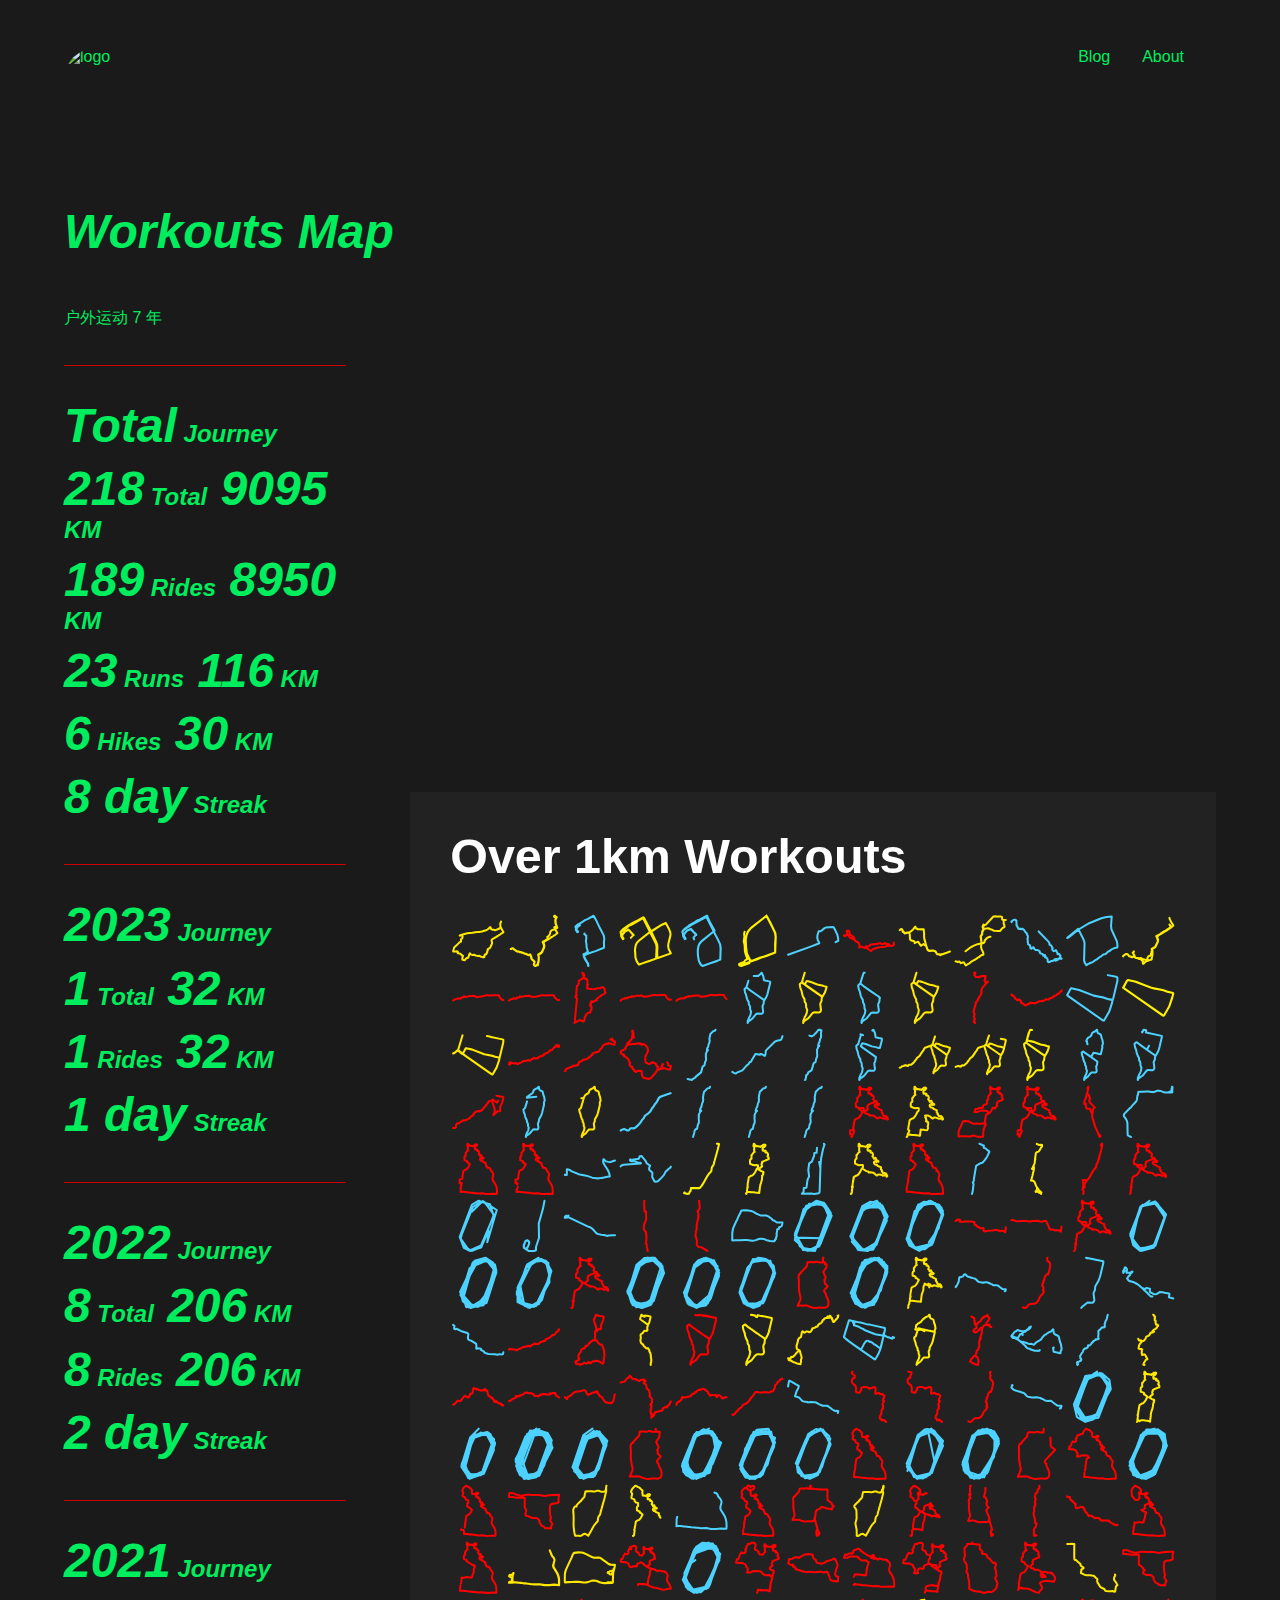
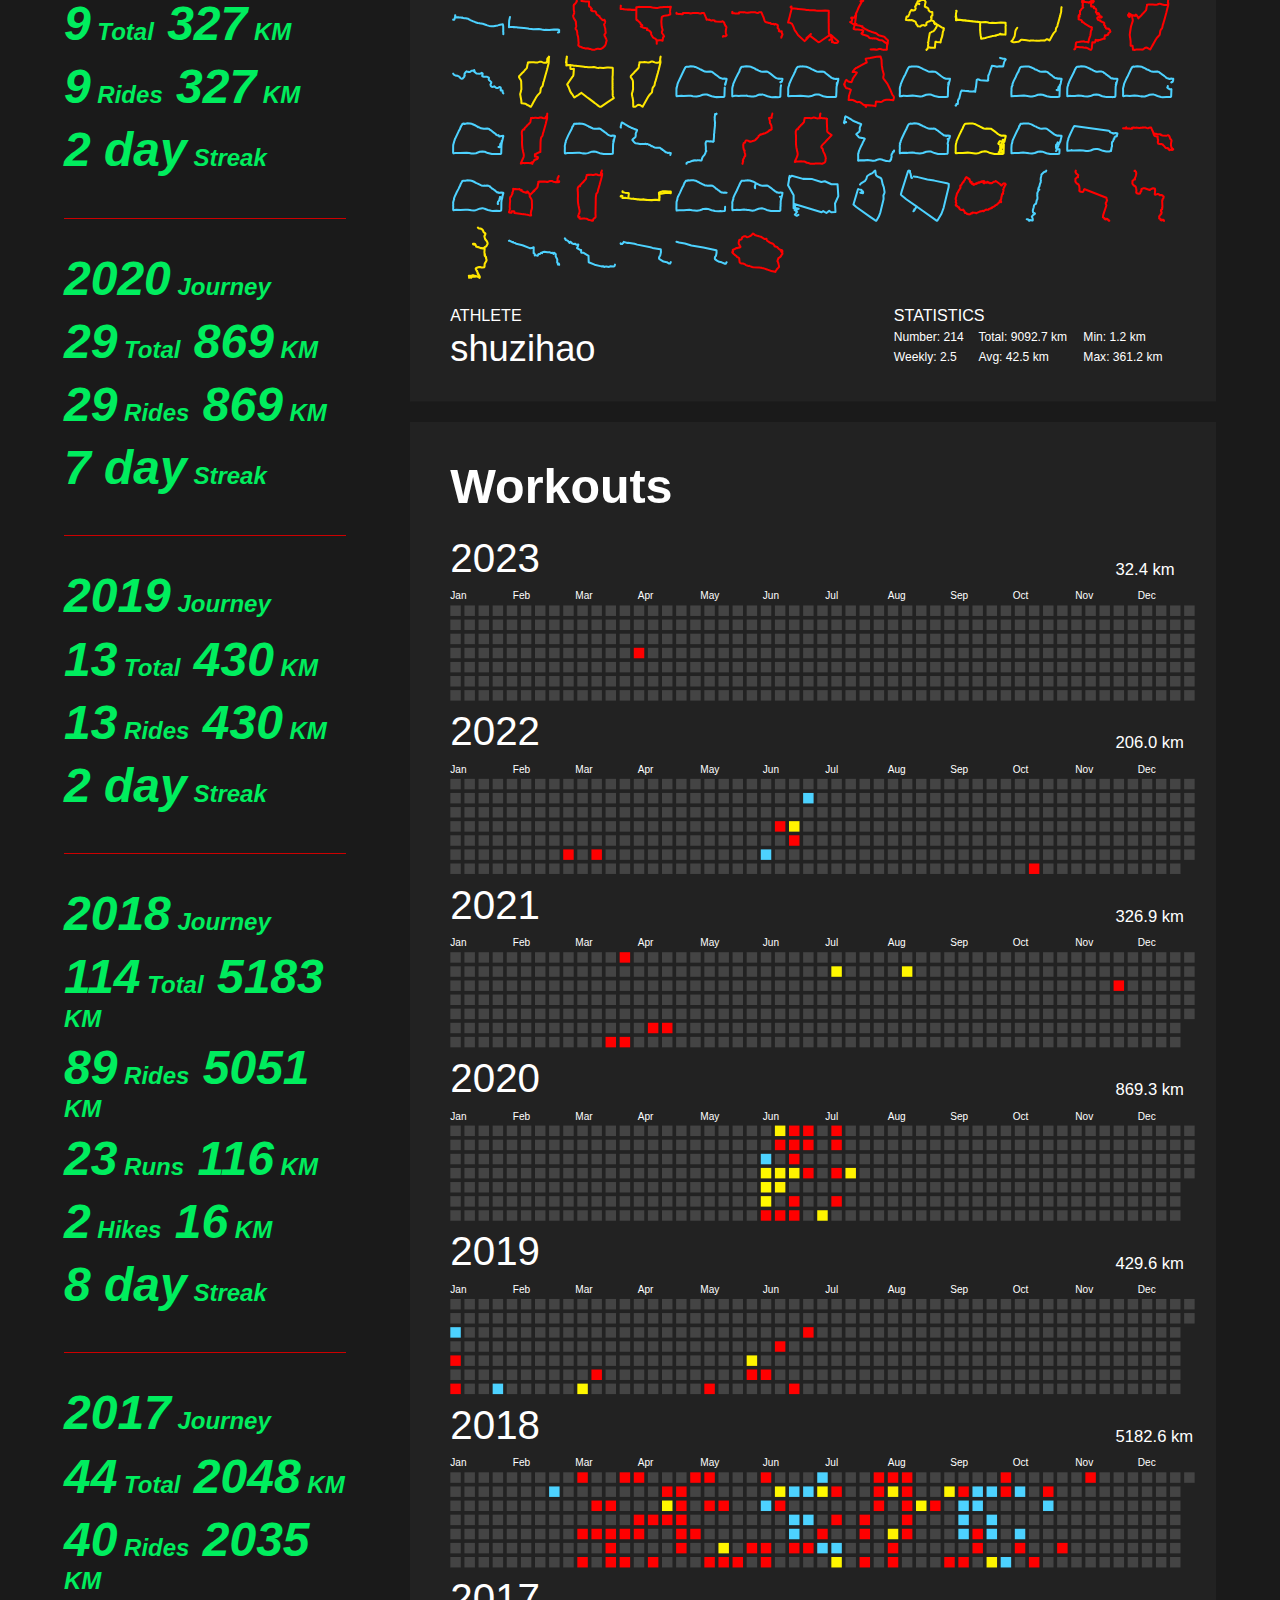
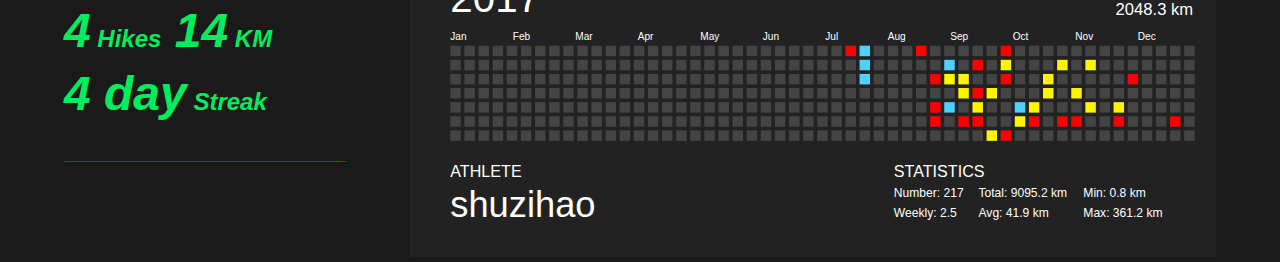
==== index.html @ 236da774 "Deploy to GitHub pages" ====
<!DOCTYPE html><html lang="en"><head><meta charSet="utf-8"/><meta http-equiv="x-ua-compatible" content="ie=edge"/><meta name="viewport" content="width=device-width, initial-scale=1, shrink-to-fit=no"/><meta name="generator" content="Gatsby 4.24.4"/><meta data-react-helmet="true" name="description" content="Personal Workouts Page"/><meta data-react-helmet="true" name="keywords" content="workouts, running, cycling, riding, roadtrip, hiking, swimming"/><meta data-react-helmet="true" name="viewport" content="width=device-width, initial-scale=1, shrink-to-fit=no"/><meta name="theme-color" content="#e1e1e1"/><style data-href="/workouts_page/styles.d8a09dca6f704fa47896.css" data-identity="gatsby-global-css">/*! TACHYONS v4.12.0 | http://tachyons.io */
/*! normalize.css v8.0.0 | MIT License | github.com/necolas/normalize.css */button,input,optgroup,select,textarea{font-family:inherit}[type=button],[type=reset],[type=submit],button{-webkit-appearance:button}[type=search]::-webkit-search-decoration{-webkit-appearance:none}details{display:block}.border-box,a,article,aside,blockquote,body,code,dd,div,dl,dt,fieldset,figcaption,figure,footer,form,h1,h2,h3,h4,h5,h6,header,html,input[type=email],input[type=number],input[type=password],input[type=tel],input[type=text],input[type=url],legend,li,main,nav,ol,p,pre,section,table,td,textarea,th,tr,ul{box-sizing:border-box}.bb{border-bottom-style:solid;border-bottom-width:1px}.b--black-20{border-color:rgba(0,0,0,.2)}.b--initial{border-color:initial}.b--unset{border-color:unset}.br-inherit{border-radius:inherit}.br-initial{border-radius:initial}.br-unset{border-radius:unset}.sans-serif{font-family:-apple-system,BlinkMacSystemFont,avenir next,avenir,helvetica neue,helvetica,ubuntu,roboto,noto,segoe ui,arial,sans-serif}.serif{font-family:georgia,times,serif}.b{font-weight:700}.lh-solid{line-height:1}.lh-copy{line-height:1.5}.link{text-decoration:none}.link,.link:active,.link:focus,.link:hover,.link:link,.link:visited{transition:color .15s ease-in}.link:focus{outline:1px dotted currentColor}.w-third{width:33.33333%}.w-two-thirds{width:66.66667%}.rotate-45{-webkit-transform:rotate(45deg)}.rotate-90{-webkit-transform:rotate(90deg)}.rotate-135{-webkit-transform:rotate(135deg)}.rotate-180{-webkit-transform:rotate(180deg)}.rotate-225{-webkit-transform:rotate(225deg)}.rotate-270{-webkit-transform:rotate(270deg)}.rotate-315{-webkit-transform:rotate(315deg)}.black{color:#000}.near-black{color:#111}.dark-gray{color:#333}.gray{color:#777}.silver{color:#999}.bg-light-gray{background-color:#eee}.hover-black:focus,.hover-black:hover{color:#000}.hover-near-black:focus,.hover-near-black:hover{color:#111}.hover-dark-gray:focus,.hover-dark-gray:hover{color:#333}.hover-mid-gray:focus,.hover-mid-gray:hover{color:#555}.hover-gray:focus,.hover-gray:hover{color:#777}.hover-silver:focus,.hover-silver:hover{color:#999}.hover-light-silver:focus,.hover-light-silver:hover{color:#aaa}.hover-moon-gray:focus,.hover-moon-gray:hover{color:#ccc}.hover-light-gray:focus,.hover-light-gray:hover{color:#eee}.hover-near-white:focus,.hover-near-white:hover{color:#f4f4f4}.hover-white:focus,.hover-white:hover{color:#fff}.hover-black-90:focus,.hover-black-90:hover{color:rgba(0,0,0,.9)}.hover-black-80:focus,.hover-black-80:hover{color:rgba(0,0,0,.8)}.hover-black-70:focus,.hover-black-70:hover{color:rgba(0,0,0,.7)}.hover-black-60:focus,.hover-black-60:hover{color:rgba(0,0,0,.6)}.hover-black-50:focus,.hover-black-50:hover{color:rgba(0,0,0,.5)}.hover-black-40:focus,.hover-black-40:hover{color:rgba(0,0,0,.4)}.hover-black-30:focus,.hover-black-30:hover{color:rgba(0,0,0,.3)}.hover-black-20:focus,.hover-black-20:hover{color:rgba(0,0,0,.2)}.hover-black-10:focus,.hover-black-10:hover{color:rgba(0,0,0,.1)}.hover-white-90:focus,.hover-white-90:hover{color:hsla(0,0%,100%,.9)}.hover-white-80:focus,.hover-white-80:hover{color:hsla(0,0%,100%,.8)}.hover-white-70:focus,.hover-white-70:hover{color:hsla(0,0%,100%,.7)}.hover-white-60:focus,.hover-white-60:hover{color:hsla(0,0%,100%,.6)}.hover-white-50:focus,.hover-white-50:hover{color:hsla(0,0%,100%,.5)}.hover-white-40:focus,.hover-white-40:hover{color:hsla(0,0%,100%,.4)}.hover-white-30:focus,.hover-white-30:hover{color:hsla(0,0%,100%,.3)}.hover-white-20:focus,.hover-white-20:hover{color:hsla(0,0%,100%,.2)}.hover-white-10:focus,.hover-white-10:hover{color:hsla(0,0%,100%,.1)}.hover-bg-black:focus,.hover-bg-black:hover{background-color:#000}.hover-bg-near-black:focus,.hover-bg-near-black:hover{background-color:#111}.hover-bg-dark-gray:focus,.hover-bg-dark-gray:hover{background-color:#333}.hover-bg-mid-gray:focus,.hover-bg-mid-gray:hover{background-color:#555}.hover-bg-gray:focus,.hover-bg-gray:hover{background-color:#777}.hover-bg-silver:focus,.hover-bg-silver:hover{background-color:#999}.hover-bg-light-silver:focus,.hover-bg-light-silver:hover{background-color:#aaa}.hover-bg-moon-gray:focus,.hover-bg-moon-gray:hover{background-color:#ccc}.hover-bg-light-gray:focus,.hover-bg-light-gray:hover{background-color:#eee}.hover-bg-near-white:focus,.hover-bg-near-white:hover{background-color:#f4f4f4}.hover-bg-white:focus,.hover-bg-white:hover{background-color:#fff}.hover-bg-transparent:focus,.hover-bg-transparent:hover{background-color:transparent}.hover-bg-black-90:focus,.hover-bg-black-90:hover{background-color:rgba(0,0,0,.9)}.hover-bg-black-80:focus,.hover-bg-black-80:hover{background-color:rgba(0,0,0,.8)}.hover-bg-black-70:focus,.hover-bg-black-70:hover{background-color:rgba(0,0,0,.7)}.hover-bg-black-60:focus,.hover-bg-black-60:hover{background-color:rgba(0,0,0,.6)}.hover-bg-black-50:focus,.hover-bg-black-50:hover{background-color:rgba(0,0,0,.5)}.hover-bg-black-40:focus,.hover-bg-black-40:hover{background-color:rgba(0,0,0,.4)}.hover-bg-black-30:focus,.hover-bg-black-30:hover{background-color:rgba(0,0,0,.3)}.hover-bg-black-20:focus,.hover-bg-black-20:hover{background-color:rgba(0,0,0,.2)}.hover-bg-black-10:focus,.hover-bg-black-10:hover{background-color:rgba(0,0,0,.1)}.hover-bg-white-90:focus,.hover-bg-white-90:hover{background-color:hsla(0,0%,100%,.9)}.hover-bg-white-80:focus,.hover-bg-white-80:hover{background-color:hsla(0,0%,100%,.8)}.hover-bg-white-70:focus,.hover-bg-white-70:hover{background-color:hsla(0,0%,100%,.7)}.hover-bg-white-60:focus,.hover-bg-white-60:hover{background-color:hsla(0,0%,100%,.6)}.hover-bg-white-50:focus,.hover-bg-white-50:hover{background-color:hsla(0,0%,100%,.5)}.hover-bg-white-40:focus,.hover-bg-white-40:hover{background-color:hsla(0,0%,100%,.4)}.hover-bg-white-30:focus,.hover-bg-white-30:hover{background-color:hsla(0,0%,100%,.3)}.hover-bg-white-20:focus,.hover-bg-white-20:hover{background-color:hsla(0,0%,100%,.2)}.hover-bg-white-10:focus,.hover-bg-white-10:hover{background-color:hsla(0,0%,100%,.1)}.hover-dark-red:focus,.hover-dark-red:hover{color:#e7040f}.hover-red:focus,.hover-red:hover{color:#ff4136}.hover-light-red:focus,.hover-light-red:hover{color:#ff725c}.hover-orange:focus,.hover-orange:hover{color:#ff6300}.hover-gold:focus,.hover-gold:hover{color:#ffb700}.hover-yellow:focus,.hover-yellow:hover{color:gold}.hover-light-yellow:focus,.hover-light-yellow:hover{color:#fbf1a9}.hover-purple:focus,.hover-purple:hover{color:#5e2ca5}.hover-light-purple:focus,.hover-light-purple:hover{color:#a463f2}.hover-dark-pink:focus,.hover-dark-pink:hover{color:#d5008f}.hover-hot-pink:focus,.hover-hot-pink:hover{color:#ff41b4}.hover-pink:focus,.hover-pink:hover{color:#ff80cc}.hover-light-pink:focus,.hover-light-pink:hover{color:#ffa3d7}.hover-dark-green:focus,.hover-dark-green:hover{color:#137752}.hover-green:focus,.hover-green:hover{color:#19a974}.hover-light-green:focus,.hover-light-green:hover{color:#9eebcf}.hover-navy:focus,.hover-navy:hover{color:#001b44}.hover-dark-blue:focus,.hover-dark-blue:hover{color:#00449e}.hover-blue:focus,.hover-blue:hover{color:#357edd}.hover-light-blue:focus,.hover-light-blue:hover{color:#96ccff}.hover-lightest-blue:focus,.hover-lightest-blue:hover{color:#cdecff}.hover-washed-blue:focus,.hover-washed-blue:hover{color:#f6fffe}.hover-washed-green:focus,.hover-washed-green:hover{color:#e8fdf5}.hover-washed-yellow:focus,.hover-washed-yellow:hover{color:#fffceb}.hover-washed-red:focus,.hover-washed-red:hover{color:#ffdfdf}.hover-bg-dark-red:focus,.hover-bg-dark-red:hover{background-color:#e7040f}.hover-bg-red:focus,.hover-bg-red:hover{background-color:#ff4136}.hover-bg-light-red:focus,.hover-bg-light-red:hover{background-color:#ff725c}.hover-bg-orange:focus,.hover-bg-orange:hover{background-color:#ff6300}.hover-bg-gold:focus,.hover-bg-gold:hover{background-color:#ffb700}.hover-bg-yellow:focus,.hover-bg-yellow:hover{background-color:gold}.hover-bg-light-yellow:focus,.hover-bg-light-yellow:hover{background-color:#fbf1a9}.hover-bg-purple:focus,.hover-bg-purple:hover{background-color:#5e2ca5}.hover-bg-light-purple:focus,.hover-bg-light-purple:hover{background-color:#a463f2}.hover-bg-dark-pink:focus,.hover-bg-dark-pink:hover{background-color:#d5008f}.hover-bg-hot-pink:focus,.hover-bg-hot-pink:hover{background-color:#ff41b4}.hover-bg-pink:focus,.hover-bg-pink:hover{background-color:#ff80cc}.hover-bg-light-pink:focus,.hover-bg-light-pink:hover{background-color:#ffa3d7}.hover-bg-dark-green:focus,.hover-bg-dark-green:hover{background-color:#137752}.hover-bg-green:focus,.hover-bg-green:hover{background-color:#19a974}.hover-bg-light-green:focus,.hover-bg-light-green:hover{background-color:#9eebcf}.hover-bg-navy:focus,.hover-bg-navy:hover{background-color:#001b44}.hover-bg-dark-blue:focus,.hover-bg-dark-blue:hover{background-color:#00449e}.hover-bg-blue:focus,.hover-bg-blue:hover{background-color:#357edd}.hover-bg-light-blue:focus,.hover-bg-light-blue:hover{background-color:#96ccff}.hover-bg-lightest-blue:focus,.hover-bg-lightest-blue:hover{background-color:#cdecff}.hover-bg-washed-blue:focus,.hover-bg-washed-blue:hover{background-color:#f6fffe}.hover-bg-washed-green:focus,.hover-bg-washed-green:hover{background-color:#e8fdf5}.hover-bg-washed-yellow:focus,.hover-bg-washed-yellow:hover{background-color:#fffceb}.hover-bg-washed-red:focus,.hover-bg-washed-red:hover{background-color:#ffdfdf}.pl4{padding-left:2rem}.mv4{margin-bottom:2rem;margin-top:2rem}.underline-hover:focus,.underline-hover:hover{text-decoration:underline}.grow{-webkit-transform:translateZ(0);transition:-webkit-transform .25s ease-out;transition:transform .25s ease-out,-webkit-transform .25s ease-out}.grow:focus,.grow:hover{-webkit-transform:scale(1.05)}.grow:active{-webkit-transform:scale(.9)}.grow-large{-webkit-transform:translateZ(0);transition:-webkit-transform .25s ease-in-out;transition:transform .25s ease-in-out,-webkit-transform .25s ease-in-out}.grow-large:focus,.grow-large:hover{-webkit-transform:scale(1.2)}.grow-large:active{-webkit-transform:scale(.95)}.nested-copy-indent p+p{text-indent:1em}.nested-copy-separator p+p{margin-top:1.5em}.nested-links a:focus,.nested-links a:hover{color:#96ccff;transition:color .15s ease-in}.debug-grid{background:transparent url([data-uri]) repeat 0 0}.debug-grid-16{background:transparent url([data-uri]) repeat 0 0}.debug-grid-8-solid{background:#fff url([data-uri]) repeat 0 0}.debug-grid-16-solid{background:#fff url([data-uri]) repeat 0 0}@media screen and (min-width:30em){.aspect-ratio-ns{height:0;position:relative}.aspect-ratio--16x9-ns{padding-bottom:56.25%}.aspect-ratio--9x16-ns{padding-bottom:177.77%}.aspect-ratio--4x3-ns{padding-bottom:75%}.aspect-ratio--3x4-ns{padding-bottom:133.33%}.aspect-ratio--6x4-ns{padding-bottom:66.6%}.aspect-ratio--4x6-ns{padding-bottom:150%}.aspect-ratio--8x5-ns{padding-bottom:62.5%}.aspect-ratio--5x8-ns{padding-bottom:160%}.aspect-ratio--7x5-ns{padding-bottom:71.42%}.aspect-ratio--5x7-ns{padding-bottom:140%}.aspect-ratio--1x1-ns{padding-bottom:100%}.aspect-ratio--object-ns{bottom:0;height:100%;left:0;position:absolute;right:0;top:0;width:100%;z-index:100}.cover-ns{background-size:cover!important}.contain-ns{background-size:contain!important}.bg-center-ns{background-position:50%}.bg-center-ns,.bg-top-ns{background-repeat:no-repeat}.bg-top-ns{background-position:top}.bg-right-ns{background-position:100%}.bg-bottom-ns,.bg-right-ns{background-repeat:no-repeat}.bg-bottom-ns{background-position:bottom}.bg-left-ns{background-position:0;background-repeat:no-repeat}.outline-ns{outline:1px solid}.outline-transparent-ns{outline:1px solid transparent}.outline-0-ns{outline:0}.ba-ns{border-style:solid;border-width:1px}.bt-ns{border-top-style:solid;border-top-width:1px}.br-ns{border-right-style:solid;border-right-width:1px}.bb-ns{border-bottom-style:solid;border-bottom-width:1px}.bl-ns{border-left-style:solid;border-left-width:1px}.bn-ns{border-style:none;border-width:0}.br0-ns{border-radius:0}.br1-ns{border-radius:.125rem}.br2-ns{border-radius:.25rem}.br3-ns{border-radius:.5rem}.br4-ns{border-radius:1rem}.br-100-ns{border-radius:100%}.br-pill-ns{border-radius:9999px}.br--bottom-ns{border-top-left-radius:0;border-top-right-radius:0}.br--top-ns{border-bottom-right-radius:0}.br--right-ns,.br--top-ns{border-bottom-left-radius:0}.br--right-ns{border-top-left-radius:0}.br--left-ns{border-bottom-right-radius:0;border-top-right-radius:0}.br-inherit-ns{border-radius:inherit}.br-initial-ns{border-radius:initial}.br-unset-ns{border-radius:unset}.b--dotted-ns{border-style:dotted}.b--dashed-ns{border-style:dashed}.b--solid-ns{border-style:solid}.b--none-ns{border-style:none}.bw0-ns{border-width:0}.bw1-ns{border-width:.125rem}.bw2-ns{border-width:.25rem}.bw3-ns{border-width:.5rem}.bw4-ns{border-width:1rem}.bw5-ns{border-width:2rem}.bt-0-ns{border-top-width:0}.br-0-ns{border-right-width:0}.bb-0-ns{border-bottom-width:0}.bl-0-ns{border-left-width:0}.shadow-1-ns{box-shadow:0 0 4px 2px rgba(0,0,0,.2)}.shadow-2-ns{box-shadow:0 0 8px 2px rgba(0,0,0,.2)}.shadow-3-ns{box-shadow:2px 2px 4px 2px rgba(0,0,0,.2)}.shadow-4-ns{box-shadow:2px 2px 8px 0 rgba(0,0,0,.2)}.shadow-5-ns{box-shadow:4px 4px 8px 0 rgba(0,0,0,.2)}.top-0-ns{top:0}.left-0-ns{left:0}.right-0-ns{right:0}.bottom-0-ns{bottom:0}.top-1-ns{top:1rem}.left-1-ns{left:1rem}.right-1-ns{right:1rem}.bottom-1-ns{bottom:1rem}.top-2-ns{top:2rem}.left-2-ns{left:2rem}.right-2-ns{right:2rem}.bottom-2-ns{bottom:2rem}.top--1-ns{top:-1rem}.right--1-ns{right:-1rem}.bottom--1-ns{bottom:-1rem}.left--1-ns{left:-1rem}.top--2-ns{top:-2rem}.right--2-ns{right:-2rem}.bottom--2-ns{bottom:-2rem}.left--2-ns{left:-2rem}.absolute--fill-ns{bottom:0;left:0;right:0;top:0}.cl-ns{clear:left}.cr-ns{clear:right}.cb-ns{clear:both}.cn-ns{clear:none}.dn-ns{display:none}.di-ns{display:inline}.db-ns{display:block}.dib-ns{display:inline-block}.dit-ns{display:inline-table}.dt-ns{display:table}.dtc-ns{display:table-cell}.dt-row-ns{display:table-row}.dt-row-group-ns{display:table-row-group}.dt-column-ns{display:table-column}.dt-column-group-ns{display:table-column-group}.dt--fixed-ns{table-layout:fixed;width:100%}.flex-ns{display:flex}.inline-flex-ns{display:inline-flex}.flex-auto-ns{flex:1 1 auto;min-height:0;min-width:0}.flex-none-ns{flex:none}.flex-column-ns{flex-direction:column}.flex-row-ns{flex-direction:row}.flex-wrap-ns{flex-wrap:wrap}.flex-nowrap-ns{flex-wrap:nowrap}.flex-wrap-reverse-ns{flex-wrap:wrap-reverse}.flex-column-reverse-ns{flex-direction:column-reverse}.flex-row-reverse-ns{flex-direction:row-reverse}.items-start-ns{align-items:flex-start}.items-end-ns{align-items:flex-end}.items-center-ns{align-items:center}.items-baseline-ns{align-items:baseline}.items-stretch-ns{align-items:stretch}.self-start-ns{align-self:flex-start}.self-end-ns{align-self:flex-end}.self-center-ns{align-self:center}.self-baseline-ns{align-self:baseline}.self-stretch-ns{align-self:stretch}.justify-start-ns{justify-content:flex-start}.justify-end-ns{justify-content:flex-end}.justify-center-ns{justify-content:center}.justify-between-ns{justify-content:space-between}.justify-around-ns{justify-content:space-around}.content-start-ns{align-content:flex-start}.content-end-ns{align-content:flex-end}.content-center-ns{align-content:center}.content-between-ns{align-content:space-between}.content-around-ns{align-content:space-around}.content-stretch-ns{align-content:stretch}.order-0-ns{order:0}.order-1-ns{order:1}.order-2-ns{order:2}.order-3-ns{order:3}.order-4-ns{order:4}.order-5-ns{order:5}.order-6-ns{order:6}.order-7-ns{order:7}.order-8-ns{order:8}.order-last-ns{order:99999}.flex-grow-0-ns{flex-grow:0}.flex-grow-1-ns{flex-grow:1}.flex-shrink-0-ns{flex-shrink:0}.flex-shrink-1-ns{flex-shrink:1}.fl-ns{float:left}.fl-ns,.fr-ns{_display:inline}.fr-ns{float:right}.fn-ns{float:none}.i-ns{font-style:italic}.fs-normal-ns{font-style:normal}.normal-ns{font-weight:400}.b-ns{font-weight:700}.fw1-ns{font-weight:100}.fw2-ns{font-weight:200}.fw3-ns{font-weight:300}.fw4-ns{font-weight:400}.fw5-ns{font-weight:500}.fw6-ns{font-weight:600}.fw7-ns{font-weight:700}.fw8-ns{font-weight:800}.fw9-ns{font-weight:900}.h1-ns{height:1rem}.h2-ns{height:2rem}.h3-ns{height:4rem}.h4-ns{height:8rem}.h5-ns{height:16rem}.h-25-ns{height:25%}.h-50-ns{height:50%}.h-75-ns{height:75%}.h-100-ns{height:100%}.min-h-100-ns{min-height:100%}.vh-25-ns{height:25vh}.vh-50-ns{height:50vh}.vh-75-ns{height:75vh}.vh-100-ns{height:100vh}.min-vh-100-ns{min-height:100vh}.h-auto-ns{height:auto}.h-inherit-ns{height:inherit}.tracked-ns{letter-spacing:.1em}.tracked-tight-ns{letter-spacing:-.05em}.tracked-mega-ns{letter-spacing:.25em}.lh-solid-ns{line-height:1}.lh-title-ns{line-height:1.25}.lh-copy-ns{line-height:1.5}.mw-100-ns{max-width:100%}.mw1-ns{max-width:1rem}.mw2-ns{max-width:2rem}.mw3-ns{max-width:4rem}.mw4-ns{max-width:8rem}.mw5-ns{max-width:16rem}.mw6-ns{max-width:32rem}.mw7-ns{max-width:48rem}.mw8-ns{max-width:64rem}.mw9-ns{max-width:96rem}.mw-none-ns{max-width:none}.w1-ns{width:1rem}.w2-ns{width:2rem}.w3-ns{width:4rem}.w4-ns{width:8rem}.w5-ns{width:16rem}.w-10-ns{width:10%}.w-20-ns{width:20%}.w-25-ns{width:25%}.w-30-ns{width:30%}.w-33-ns{width:33%}.w-34-ns{width:34%}.w-40-ns{width:40%}.w-50-ns{width:50%}.w-60-ns{width:60%}.w-70-ns{width:70%}.w-75-ns{width:75%}.w-80-ns{width:80%}.w-90-ns{width:90%}.w-100-ns{width:100%}.w-third-ns{width:33.33333%}.w-two-thirds-ns{width:66.66667%}.w-auto-ns{width:auto}.overflow-visible-ns{overflow:visible}.overflow-hidden-ns{overflow:hidden}.overflow-scroll-ns{overflow:scroll}.overflow-auto-ns{overflow:auto}.overflow-x-visible-ns{overflow-x:visible}.overflow-x-hidden-ns{overflow-x:hidden}.overflow-x-scroll-ns{overflow-x:scroll}.overflow-x-auto-ns{overflow-x:auto}.overflow-y-visible-ns{overflow-y:visible}.overflow-y-hidden-ns{overflow-y:hidden}.overflow-y-scroll-ns{overflow-y:scroll}.overflow-y-auto-ns{overflow-y:auto}.static-ns{position:static}.relative-ns{position:relative}.absolute-ns{position:absolute}.fixed-ns{position:fixed}.rotate-45-ns{-webkit-transform:rotate(45deg);transform:rotate(45deg)}.rotate-90-ns{-webkit-transform:rotate(90deg);transform:rotate(90deg)}.rotate-135-ns{-webkit-transform:rotate(135deg);transform:rotate(135deg)}.rotate-180-ns{-webkit-transform:rotate(180deg);transform:rotate(180deg)}.rotate-225-ns{-webkit-transform:rotate(225deg);transform:rotate(225deg)}.rotate-270-ns{-webkit-transform:rotate(270deg);transform:rotate(270deg)}.rotate-315-ns{-webkit-transform:rotate(315deg);transform:rotate(315deg)}.pa0-ns{padding:0}.pa1-ns{padding:.25rem}.pa2-ns{padding:.5rem}.pa3-ns{padding:1rem}.pa4-ns{padding:2rem}.pa5-ns{padding:4rem}.pa6-ns{padding:8rem}.pa7-ns{padding:16rem}.pl0-ns{padding-left:0}.pl1-ns{padding-left:.25rem}.pl2-ns{padding-left:.5rem}.pl3-ns{padding-left:1rem}.pl4-ns{padding-left:2rem}.pl5-ns{padding-left:4rem}.pl6-ns{padding-left:8rem}.pl7-ns{padding-left:16rem}.pr0-ns{padding-right:0}.pr1-ns{padding-right:.25rem}.pr2-ns{padding-right:.5rem}.pr3-ns{padding-right:1rem}.pr4-ns{padding-right:2rem}.pr5-ns{padding-right:4rem}.pr6-ns{padding-right:8rem}.pr7-ns{padding-right:16rem}.pb0-ns{padding-bottom:0}.pb1-ns{padding-bottom:.25rem}.pb2-ns{padding-bottom:.5rem}.pb3-ns{padding-bottom:1rem}.pb4-ns{padding-bottom:2rem}.pb5-ns{padding-bottom:4rem}.pb6-ns{padding-bottom:8rem}.pb7-ns{padding-bottom:16rem}.pt0-ns{padding-top:0}.pt1-ns{padding-top:.25rem}.pt2-ns{padding-top:.5rem}.pt3-ns{padding-top:1rem}.pt4-ns{padding-top:2rem}.pt5-ns{padding-top:4rem}.pt6-ns{padding-top:8rem}.pt7-ns{padding-top:16rem}.pv0-ns{padding-bottom:0;padding-top:0}.pv1-ns{padding-bottom:.25rem;padding-top:.25rem}.pv2-ns{padding-bottom:.5rem;padding-top:.5rem}.pv3-ns{padding-bottom:1rem;padding-top:1rem}.pv4-ns{padding-bottom:2rem;padding-top:2rem}.pv5-ns{padding-bottom:4rem;padding-top:4rem}.pv6-ns{padding-bottom:8rem;padding-top:8rem}.pv7-ns{padding-bottom:16rem;padding-top:16rem}.ph0-ns{padding-left:0;padding-right:0}.ph1-ns{padding-left:.25rem;padding-right:.25rem}.ph2-ns{padding-left:.5rem;padding-right:.5rem}.ph3-ns{padding-left:1rem;padding-right:1rem}.ph4-ns{padding-left:2rem;padding-right:2rem}.ph5-ns{padding-left:4rem;padding-right:4rem}.ph6-ns{padding-left:8rem;padding-right:8rem}.ph7-ns{padding-left:16rem;padding-right:16rem}.ma0-ns{margin:0}.ma1-ns{margin:.25rem}.ma2-ns{margin:.5rem}.ma3-ns{margin:1rem}.ma4-ns{margin:2rem}.ma5-ns{margin:4rem}.ma6-ns{margin:8rem}.ma7-ns{margin:16rem}.ml0-ns{margin-left:0}.ml1-ns{margin-left:.25rem}.ml2-ns{margin-left:.5rem}.ml3-ns{margin-left:1rem}.ml4-ns{margin-left:2rem}.ml5-ns{margin-left:4rem}.ml6-ns{margin-left:8rem}.ml7-ns{margin-left:16rem}.mr0-ns{margin-right:0}.mr1-ns{margin-right:.25rem}.mr2-ns{margin-right:.5rem}.mr3-ns{margin-right:1rem}.mr4-ns{margin-right:2rem}.mr5-ns{margin-right:4rem}.mr6-ns{margin-right:8rem}.mr7-ns{margin-right:16rem}.mb0-ns{margin-bottom:0}.mb1-ns{margin-bottom:.25rem}.mb2-ns{margin-bottom:.5rem}.mb3-ns{margin-bottom:1rem}.mb4-ns{margin-bottom:2rem}.mb5-ns{margin-bottom:4rem}.mb6-ns{margin-bottom:8rem}.mb7-ns{margin-bottom:16rem}.mt0-ns{margin-top:0}.mt1-ns{margin-top:.25rem}.mt2-ns{margin-top:.5rem}.mt3-ns{margin-top:1rem}.mt4-ns{margin-top:2rem}.mt5-ns{margin-top:4rem}.mt6-ns{margin-top:8rem}.mt7-ns{margin-top:16rem}.mv0-ns{margin-bottom:0;margin-top:0}.mv1-ns{margin-bottom:.25rem;margin-top:.25rem}.mv2-ns{margin-bottom:.5rem;margin-top:.5rem}.mv3-ns{margin-bottom:1rem;margin-top:1rem}.mv4-ns{margin-bottom:2rem;margin-top:2rem}.mv5-ns{margin-bottom:4rem;margin-top:4rem}.mv6-ns{margin-bottom:8rem;margin-top:8rem}.mv7-ns{margin-bottom:16rem;margin-top:16rem}.mh0-ns{margin-left:0;margin-right:0}.mh1-ns{margin-left:.25rem;margin-right:.25rem}.mh2-ns{margin-left:.5rem;margin-right:.5rem}.mh3-ns{margin-left:1rem;margin-right:1rem}.mh4-ns{margin-left:2rem;margin-right:2rem}.mh5-ns{margin-left:4rem;margin-right:4rem}.mh6-ns{margin-left:8rem;margin-right:8rem}.mh7-ns{margin-left:16rem;margin-right:16rem}.na1-ns{margin:-.25rem}.na2-ns{margin:-.5rem}.na3-ns{margin:-1rem}.na4-ns{margin:-2rem}.na5-ns{margin:-4rem}.na6-ns{margin:-8rem}.na7-ns{margin:-16rem}.nl1-ns{margin-left:-.25rem}.nl2-ns{margin-left:-.5rem}.nl3-ns{margin-left:-1rem}.nl4-ns{margin-left:-2rem}.nl5-ns{margin-left:-4rem}.nl6-ns{margin-left:-8rem}.nl7-ns{margin-left:-16rem}.nr1-ns{margin-right:-.25rem}.nr2-ns{margin-right:-.5rem}.nr3-ns{margin-right:-1rem}.nr4-ns{margin-right:-2rem}.nr5-ns{margin-right:-4rem}.nr6-ns{margin-right:-8rem}.nr7-ns{margin-right:-16rem}.nb1-ns{margin-bottom:-.25rem}.nb2-ns{margin-bottom:-.5rem}.nb3-ns{margin-bottom:-1rem}.nb4-ns{margin-bottom:-2rem}.nb5-ns{margin-bottom:-4rem}.nb6-ns{margin-bottom:-8rem}.nb7-ns{margin-bottom:-16rem}.nt1-ns{margin-top:-.25rem}.nt2-ns{margin-top:-.5rem}.nt3-ns{margin-top:-1rem}.nt4-ns{margin-top:-2rem}.nt5-ns{margin-top:-4rem}.nt6-ns{margin-top:-8rem}.nt7-ns{margin-top:-16rem}.strike-ns{text-decoration:line-through}.underline-ns{text-decoration:underline}.no-underline-ns{text-decoration:none}.tl-ns{text-align:left}.tr-ns{text-align:right}.tc-ns{text-align:center}.tj-ns{text-align:justify}.ttc-ns{text-transform:capitalize}.ttl-ns{text-transform:lowercase}.ttu-ns{text-transform:uppercase}.ttn-ns{text-transform:none}.f-6-ns,.f-headline-ns{font-size:6rem}.f-5-ns,.f-subheadline-ns{font-size:5rem}.f1-ns{font-size:3rem}.f2-ns{font-size:2.25rem}.f3-ns{font-size:1.5rem}.f4-ns{font-size:1.25rem}.f5-ns{font-size:1rem}.f6-ns{font-size:.875rem}.f7-ns{font-size:.75rem}.measure-ns{max-width:30em}.measure-wide-ns{max-width:34em}.measure-narrow-ns{max-width:20em}.indent-ns{margin-bottom:0;margin-top:0;text-indent:1em}.small-caps-ns{font-variant:small-caps}.truncate-ns{overflow:hidden;text-overflow:ellipsis;white-space:nowrap}.center-ns{margin-left:auto}.center-ns,.mr-auto-ns{margin-right:auto}.ml-auto-ns{margin-left:auto}.clip-ns{clip:rect(1px 1px 1px 1px);clip:rect(1px,1px,1px,1px);position:fixed!important;_position:absolute!important}.ws-normal-ns{white-space:normal}.nowrap-ns{white-space:nowrap}.pre-ns{white-space:pre}.v-base-ns{vertical-align:baseline}.v-mid-ns{vertical-align:middle}.v-top-ns{vertical-align:top}.v-btm-ns{vertical-align:bottom}}@media screen and (min-width:30em) and (max-width:60em){.aspect-ratio-m{height:0;position:relative}.aspect-ratio--16x9-m{padding-bottom:56.25%}.aspect-ratio--9x16-m{padding-bottom:177.77%}.aspect-ratio--4x3-m{padding-bottom:75%}.aspect-ratio--3x4-m{padding-bottom:133.33%}.aspect-ratio--6x4-m{padding-bottom:66.6%}.aspect-ratio--4x6-m{padding-bottom:150%}.aspect-ratio--8x5-m{padding-bottom:62.5%}.aspect-ratio--5x8-m{padding-bottom:160%}.aspect-ratio--7x5-m{padding-bottom:71.42%}.aspect-ratio--5x7-m{padding-bottom:140%}.aspect-ratio--1x1-m{padding-bottom:100%}.aspect-ratio--object-m{bottom:0;height:100%;left:0;position:absolute;right:0;top:0;width:100%;z-index:100}.cover-m{background-size:cover!important}.contain-m{background-size:contain!important}.bg-center-m{background-position:50%}.bg-center-m,.bg-top-m{background-repeat:no-repeat}.bg-top-m{background-position:top}.bg-right-m{background-position:100%}.bg-bottom-m,.bg-right-m{background-repeat:no-repeat}.bg-bottom-m{background-position:bottom}.bg-left-m{background-position:0;background-repeat:no-repeat}.outline-m{outline:1px solid}.outline-transparent-m{outline:1px solid transparent}.outline-0-m{outline:0}.ba-m{border-style:solid;border-width:1px}.bt-m{border-top-style:solid;border-top-width:1px}.br-m{border-right-style:solid;border-right-width:1px}.bb-m{border-bottom-style:solid;border-bottom-width:1px}.bl-m{border-left-style:solid;border-left-width:1px}.bn-m{border-style:none;border-width:0}.br0-m{border-radius:0}.br1-m{border-radius:.125rem}.br2-m{border-radius:.25rem}.br3-m{border-radius:.5rem}.br4-m{border-radius:1rem}.br-100-m{border-radius:100%}.br-pill-m{border-radius:9999px}.br--bottom-m{border-top-left-radius:0;border-top-right-radius:0}.br--top-m{border-bottom-right-radius:0}.br--right-m,.br--top-m{border-bottom-left-radius:0}.br--right-m{border-top-left-radius:0}.br--left-m{border-bottom-right-radius:0;border-top-right-radius:0}.br-inherit-m{border-radius:inherit}.br-initial-m{border-radius:initial}.br-unset-m{border-radius:unset}.b--dotted-m{border-style:dotted}.b--dashed-m{border-style:dashed}.b--solid-m{border-style:solid}.b--none-m{border-style:none}.bw0-m{border-width:0}.bw1-m{border-width:.125rem}.bw2-m{border-width:.25rem}.bw3-m{border-width:.5rem}.bw4-m{border-width:1rem}.bw5-m{border-width:2rem}.bt-0-m{border-top-width:0}.br-0-m{border-right-width:0}.bb-0-m{border-bottom-width:0}.bl-0-m{border-left-width:0}.shadow-1-m{box-shadow:0 0 4px 2px rgba(0,0,0,.2)}.shadow-2-m{box-shadow:0 0 8px 2px rgba(0,0,0,.2)}.shadow-3-m{box-shadow:2px 2px 4px 2px rgba(0,0,0,.2)}.shadow-4-m{box-shadow:2px 2px 8px 0 rgba(0,0,0,.2)}.shadow-5-m{box-shadow:4px 4px 8px 0 rgba(0,0,0,.2)}.top-0-m{top:0}.left-0-m{left:0}.right-0-m{right:0}.bottom-0-m{bottom:0}.top-1-m{top:1rem}.left-1-m{left:1rem}.right-1-m{right:1rem}.bottom-1-m{bottom:1rem}.top-2-m{top:2rem}.left-2-m{left:2rem}.right-2-m{right:2rem}.bottom-2-m{bottom:2rem}.top--1-m{top:-1rem}.right--1-m{right:-1rem}.bottom--1-m{bottom:-1rem}.left--1-m{left:-1rem}.top--2-m{top:-2rem}.right--2-m{right:-2rem}.bottom--2-m{bottom:-2rem}.left--2-m{left:-2rem}.absolute--fill-m{bottom:0;left:0;right:0;top:0}.cl-m{clear:left}.cr-m{clear:right}.cb-m{clear:both}.cn-m{clear:none}.dn-m{display:none}.di-m{display:inline}.db-m{display:block}.dib-m{display:inline-block}.dit-m{display:inline-table}.dt-m{display:table}.dtc-m{display:table-cell}.dt-row-m{display:table-row}.dt-row-group-m{display:table-row-group}.dt-column-m{display:table-column}.dt-column-group-m{display:table-column-group}.dt--fixed-m{table-layout:fixed;width:100%}.flex-m{display:flex}.inline-flex-m{display:inline-flex}.flex-auto-m{flex:1 1 auto;min-height:0;min-width:0}.flex-none-m{flex:none}.flex-column-m{flex-direction:column}.flex-row-m{flex-direction:row}.flex-wrap-m{flex-wrap:wrap}.flex-nowrap-m{flex-wrap:nowrap}.flex-wrap-reverse-m{flex-wrap:wrap-reverse}.flex-column-reverse-m{flex-direction:column-reverse}.flex-row-reverse-m{flex-direction:row-reverse}.items-start-m{align-items:flex-start}.items-end-m{align-items:flex-end}.items-center-m{align-items:center}.items-baseline-m{align-items:baseline}.items-stretch-m{align-items:stretch}.self-start-m{align-self:flex-start}.self-end-m{align-self:flex-end}.self-center-m{align-self:center}.self-baseline-m{align-self:baseline}.self-stretch-m{align-self:stretch}.justify-start-m{justify-content:flex-start}.justify-end-m{justify-content:flex-end}.justify-center-m{justify-content:center}.justify-between-m{justify-content:space-between}.justify-around-m{justify-content:space-around}.content-start-m{align-content:flex-start}.content-end-m{align-content:flex-end}.content-center-m{align-content:center}.content-between-m{align-content:space-between}.content-around-m{align-content:space-around}.content-stretch-m{align-content:stretch}.order-0-m{order:0}.order-1-m{order:1}.order-2-m{order:2}.order-3-m{order:3}.order-4-m{order:4}.order-5-m{order:5}.order-6-m{order:6}.order-7-m{order:7}.order-8-m{order:8}.order-last-m{order:99999}.flex-grow-0-m{flex-grow:0}.flex-grow-1-m{flex-grow:1}.flex-shrink-0-m{flex-shrink:0}.flex-shrink-1-m{flex-shrink:1}.fl-m{float:left}.fl-m,.fr-m{_display:inline}.fr-m{float:right}.fn-m{float:none}.i-m{font-style:italic}.fs-normal-m{font-style:normal}.normal-m{font-weight:400}.b-m{font-weight:700}.fw1-m{font-weight:100}.fw2-m{font-weight:200}.fw3-m{font-weight:300}.fw4-m{font-weight:400}.fw5-m{font-weight:500}.fw6-m{font-weight:600}.fw7-m{font-weight:700}.fw8-m{font-weight:800}.fw9-m{font-weight:900}.h1-m{height:1rem}.h2-m{height:2rem}.h3-m{height:4rem}.h4-m{height:8rem}.h5-m{height:16rem}.h-25-m{height:25%}.h-50-m{height:50%}.h-75-m{height:75%}.h-100-m{height:100%}.min-h-100-m{min-height:100%}.vh-25-m{height:25vh}.vh-50-m{height:50vh}.vh-75-m{height:75vh}.vh-100-m{height:100vh}.min-vh-100-m{min-height:100vh}.h-auto-m{height:auto}.h-inherit-m{height:inherit}.tracked-m{letter-spacing:.1em}.tracked-tight-m{letter-spacing:-.05em}.tracked-mega-m{letter-spacing:.25em}.lh-solid-m{line-height:1}.lh-title-m{line-height:1.25}.lh-copy-m{line-height:1.5}.mw-100-m{max-width:100%}.mw1-m{max-width:1rem}.mw2-m{max-width:2rem}.mw3-m{max-width:4rem}.mw4-m{max-width:8rem}.mw5-m{max-width:16rem}.mw6-m{max-width:32rem}.mw7-m{max-width:48rem}.mw8-m{max-width:64rem}.mw9-m{max-width:96rem}.mw-none-m{max-width:none}.w1-m{width:1rem}.w2-m{width:2rem}.w3-m{width:4rem}.w4-m{width:8rem}.w5-m{width:16rem}.w-10-m{width:10%}.w-20-m{width:20%}.w-25-m{width:25%}.w-30-m{width:30%}.w-33-m{width:33%}.w-34-m{width:34%}.w-40-m{width:40%}.w-50-m{width:50%}.w-60-m{width:60%}.w-70-m{width:70%}.w-75-m{width:75%}.w-80-m{width:80%}.w-90-m{width:90%}.w-100-m{width:100%}.w-third-m{width:33.33333%}.w-two-thirds-m{width:66.66667%}.w-auto-m{width:auto}.overflow-visible-m{overflow:visible}.overflow-hidden-m{overflow:hidden}.overflow-scroll-m{overflow:scroll}.overflow-auto-m{overflow:auto}.overflow-x-visible-m{overflow-x:visible}.overflow-x-hidden-m{overflow-x:hidden}.overflow-x-scroll-m{overflow-x:scroll}.overflow-x-auto-m{overflow-x:auto}.overflow-y-visible-m{overflow-y:visible}.overflow-y-hidden-m{overflow-y:hidden}.overflow-y-scroll-m{overflow-y:scroll}.overflow-y-auto-m{overflow-y:auto}.static-m{position:static}.relative-m{position:relative}.absolute-m{position:absolute}.fixed-m{position:fixed}.rotate-45-m{-webkit-transform:rotate(45deg);transform:rotate(45deg)}.rotate-90-m{-webkit-transform:rotate(90deg);transform:rotate(90deg)}.rotate-135-m{-webkit-transform:rotate(135deg);transform:rotate(135deg)}.rotate-180-m{-webkit-transform:rotate(180deg);transform:rotate(180deg)}.rotate-225-m{-webkit-transform:rotate(225deg);transform:rotate(225deg)}.rotate-270-m{-webkit-transform:rotate(270deg);transform:rotate(270deg)}.rotate-315-m{-webkit-transform:rotate(315deg);transform:rotate(315deg)}.pa0-m{padding:0}.pa1-m{padding:.25rem}.pa2-m{padding:.5rem}.pa3-m{padding:1rem}.pa4-m{padding:2rem}.pa5-m{padding:4rem}.pa6-m{padding:8rem}.pa7-m{padding:16rem}.pl0-m{padding-left:0}.pl1-m{padding-left:.25rem}.pl2-m{padding-left:.5rem}.pl3-m{padding-left:1rem}.pl4-m{padding-left:2rem}.pl5-m{padding-left:4rem}.pl6-m{padding-left:8rem}.pl7-m{padding-left:16rem}.pr0-m{padding-right:0}.pr1-m{padding-right:.25rem}.pr2-m{padding-right:.5rem}.pr3-m{padding-right:1rem}.pr4-m{padding-right:2rem}.pr5-m{padding-right:4rem}.pr6-m{padding-right:8rem}.pr7-m{padding-right:16rem}.pb0-m{padding-bottom:0}.pb1-m{padding-bottom:.25rem}.pb2-m{padding-bottom:.5rem}.pb3-m{padding-bottom:1rem}.pb4-m{padding-bottom:2rem}.pb5-m{padding-bottom:4rem}.pb6-m{padding-bottom:8rem}.pb7-m{padding-bottom:16rem}.pt0-m{padding-top:0}.pt1-m{padding-top:.25rem}.pt2-m{padding-top:.5rem}.pt3-m{padding-top:1rem}.pt4-m{padding-top:2rem}.pt5-m{padding-top:4rem}.pt6-m{padding-top:8rem}.pt7-m{padding-top:16rem}.pv0-m{padding-bottom:0;padding-top:0}.pv1-m{padding-bottom:.25rem;padding-top:.25rem}.pv2-m{padding-bottom:.5rem;padding-top:.5rem}.pv3-m{padding-bottom:1rem;padding-top:1rem}.pv4-m{padding-bottom:2rem;padding-top:2rem}.pv5-m{padding-bottom:4rem;padding-top:4rem}.pv6-m{padding-bottom:8rem;padding-top:8rem}.pv7-m{padding-bottom:16rem;padding-top:16rem}.ph0-m{padding-left:0;padding-right:0}.ph1-m{padding-left:.25rem;padding-right:.25rem}.ph2-m{padding-left:.5rem;padding-right:.5rem}.ph3-m{padding-left:1rem;padding-right:1rem}.ph4-m{padding-left:2rem;padding-right:2rem}.ph5-m{padding-left:4rem;padding-right:4rem}.ph6-m{padding-left:8rem;padding-right:8rem}.ph7-m{padding-left:16rem;padding-right:16rem}.ma0-m{margin:0}.ma1-m{margin:.25rem}.ma2-m{margin:.5rem}.ma3-m{margin:1rem}.ma4-m{margin:2rem}.ma5-m{margin:4rem}.ma6-m{margin:8rem}.ma7-m{margin:16rem}.ml0-m{margin-left:0}.ml1-m{margin-left:.25rem}.ml2-m{margin-left:.5rem}.ml3-m{margin-left:1rem}.ml4-m{margin-left:2rem}.ml5-m{margin-left:4rem}.ml6-m{margin-left:8rem}.ml7-m{margin-left:16rem}.mr0-m{margin-right:0}.mr1-m{margin-right:.25rem}.mr2-m{margin-right:.5rem}.mr3-m{margin-right:1rem}.mr4-m{margin-right:2rem}.mr5-m{margin-right:4rem}.mr6-m{margin-right:8rem}.mr7-m{margin-right:16rem}.mb0-m{margin-bottom:0}.mb1-m{margin-bottom:.25rem}.mb2-m{margin-bottom:.5rem}.mb3-m{margin-bottom:1rem}.mb4-m{margin-bottom:2rem}.mb5-m{margin-bottom:4rem}.mb6-m{margin-bottom:8rem}.mb7-m{margin-bottom:16rem}.mt0-m{margin-top:0}.mt1-m{margin-top:.25rem}.mt2-m{margin-top:.5rem}.mt3-m{margin-top:1rem}.mt4-m{margin-top:2rem}.mt5-m{margin-top:4rem}.mt6-m{margin-top:8rem}.mt7-m{margin-top:16rem}.mv0-m{margin-bottom:0;margin-top:0}.mv1-m{margin-bottom:.25rem;margin-top:.25rem}.mv2-m{margin-bottom:.5rem;margin-top:.5rem}.mv3-m{margin-bottom:1rem;margin-top:1rem}.mv4-m{margin-bottom:2rem;margin-top:2rem}.mv5-m{margin-bottom:4rem;margin-top:4rem}.mv6-m{margin-bottom:8rem;margin-top:8rem}.mv7-m{margin-bottom:16rem;margin-top:16rem}.mh0-m{margin-left:0;margin-right:0}.mh1-m{margin-left:.25rem;margin-right:.25rem}.mh2-m{margin-left:.5rem;margin-right:.5rem}.mh3-m{margin-left:1rem;margin-right:1rem}.mh4-m{margin-left:2rem;margin-right:2rem}.mh5-m{margin-left:4rem;margin-right:4rem}.mh6-m{margin-left:8rem;margin-right:8rem}.mh7-m{margin-left:16rem;margin-right:16rem}.na1-m{margin:-.25rem}.na2-m{margin:-.5rem}.na3-m{margin:-1rem}.na4-m{margin:-2rem}.na5-m{margin:-4rem}.na6-m{margin:-8rem}.na7-m{margin:-16rem}.nl1-m{margin-left:-.25rem}.nl2-m{margin-left:-.5rem}.nl3-m{margin-left:-1rem}.nl4-m{margin-left:-2rem}.nl5-m{margin-left:-4rem}.nl6-m{margin-left:-8rem}.nl7-m{margin-left:-16rem}.nr1-m{margin-right:-.25rem}.nr2-m{margin-right:-.5rem}.nr3-m{margin-right:-1rem}.nr4-m{margin-right:-2rem}.nr5-m{margin-right:-4rem}.nr6-m{margin-right:-8rem}.nr7-m{margin-right:-16rem}.nb1-m{margin-bottom:-.25rem}.nb2-m{margin-bottom:-.5rem}.nb3-m{margin-bottom:-1rem}.nb4-m{margin-bottom:-2rem}.nb5-m{margin-bottom:-4rem}.nb6-m{margin-bottom:-8rem}.nb7-m{margin-bottom:-16rem}.nt1-m{margin-top:-.25rem}.nt2-m{margin-top:-.5rem}.nt3-m{margin-top:-1rem}.nt4-m{margin-top:-2rem}.nt5-m{margin-top:-4rem}.nt6-m{margin-top:-8rem}.nt7-m{margin-top:-16rem}.strike-m{text-decoration:line-through}.underline-m{text-decoration:underline}.no-underline-m{text-decoration:none}.tl-m{text-align:left}.tr-m{text-align:right}.tc-m{text-align:center}.tj-m{text-align:justify}.ttc-m{text-transform:capitalize}.ttl-m{text-transform:lowercase}.ttu-m{text-transform:uppercase}.ttn-m{text-transform:none}.f-6-m,.f-headline-m{font-size:6rem}.f-5-m,.f-subheadline-m{font-size:5rem}.f1-m{font-size:3rem}.f2-m{font-size:2.25rem}.f3-m{font-size:1.5rem}.f4-m{font-size:1.25rem}.f5-m{font-size:1rem}.f6-m{font-size:.875rem}.f7-m{font-size:.75rem}.measure-m{max-width:30em}.measure-wide-m{max-width:34em}.measure-narrow-m{max-width:20em}.indent-m{margin-bottom:0;margin-top:0;text-indent:1em}.small-caps-m{font-variant:small-caps}.truncate-m{overflow:hidden;text-overflow:ellipsis;white-space:nowrap}.center-m{margin-left:auto}.center-m,.mr-auto-m{margin-right:auto}.ml-auto-m{margin-left:auto}.clip-m{clip:rect(1px 1px 1px 1px);clip:rect(1px,1px,1px,1px);position:fixed!important;_position:absolute!important}.ws-normal-m{white-space:normal}.nowrap-m{white-space:nowrap}.pre-m{white-space:pre}.v-base-m{vertical-align:baseline}.v-mid-m{vertical-align:middle}.v-top-m{vertical-align:top}.v-btm-m{vertical-align:bottom}}@media screen and (min-width:60em){.aspect-ratio-l{height:0;position:relative}.aspect-ratio--16x9-l{padding-bottom:56.25%}.aspect-ratio--9x16-l{padding-bottom:177.77%}.aspect-ratio--4x3-l{padding-bottom:75%}.aspect-ratio--3x4-l{padding-bottom:133.33%}.aspect-ratio--6x4-l{padding-bottom:66.6%}.aspect-ratio--4x6-l{padding-bottom:150%}.aspect-ratio--8x5-l{padding-bottom:62.5%}.aspect-ratio--5x8-l{padding-bottom:160%}.aspect-ratio--7x5-l{padding-bottom:71.42%}.aspect-ratio--5x7-l{padding-bottom:140%}.aspect-ratio--1x1-l{padding-bottom:100%}.aspect-ratio--object-l{bottom:0;height:100%;left:0;position:absolute;right:0;top:0;width:100%;z-index:100}.cover-l{background-size:cover!important}.contain-l{background-size:contain!important}.bg-center-l{background-position:50%}.bg-center-l,.bg-top-l{background-repeat:no-repeat}.bg-top-l{background-position:top}.bg-right-l{background-position:100%}.bg-bottom-l,.bg-right-l{background-repeat:no-repeat}.bg-bottom-l{background-position:bottom}.bg-left-l{background-position:0;background-repeat:no-repeat}.outline-l{outline:1px solid}.outline-transparent-l{outline:1px solid transparent}.outline-0-l{outline:0}.ba-l{border-style:solid;border-width:1px}.bt-l{border-top-style:solid;border-top-width:1px}.br-l{border-right-style:solid;border-right-width:1px}.bb-l{border-bottom-style:solid;border-bottom-width:1px}.bl-l{border-left-style:solid;border-left-width:1px}.bn-l{border-style:none;border-width:0}.br0-l{border-radius:0}.br1-l{border-radius:.125rem}.br2-l{border-radius:.25rem}.br3-l{border-radius:.5rem}.br4-l{border-radius:1rem}.br-100-l{border-radius:100%}.br-pill-l{border-radius:9999px}.br--bottom-l{border-top-left-radius:0;border-top-right-radius:0}.br--top-l{border-bottom-right-radius:0}.br--right-l,.br--top-l{border-bottom-left-radius:0}.br--right-l{border-top-left-radius:0}.br--left-l{border-bottom-right-radius:0;border-top-right-radius:0}.br-inherit-l{border-radius:inherit}.br-initial-l{border-radius:initial}.br-unset-l{border-radius:unset}.b--dotted-l{border-style:dotted}.b--dashed-l{border-style:dashed}.b--solid-l{border-style:solid}.b--none-l{border-style:none}.bw0-l{border-width:0}.bw1-l{border-width:.125rem}.bw2-l{border-width:.25rem}.bw3-l{border-width:.5rem}.bw4-l{border-width:1rem}.bw5-l{border-width:2rem}.bt-0-l{border-top-width:0}.br-0-l{border-right-width:0}.bb-0-l{border-bottom-width:0}.bl-0-l{border-left-width:0}.shadow-1-l{box-shadow:0 0 4px 2px rgba(0,0,0,.2)}.shadow-2-l{box-shadow:0 0 8px 2px rgba(0,0,0,.2)}.shadow-3-l{box-shadow:2px 2px 4px 2px rgba(0,0,0,.2)}.shadow-4-l{box-shadow:2px 2px 8px 0 rgba(0,0,0,.2)}.shadow-5-l{box-shadow:4px 4px 8px 0 rgba(0,0,0,.2)}.top-0-l{top:0}.left-0-l{left:0}.right-0-l{right:0}.bottom-0-l{bottom:0}.top-1-l{top:1rem}.left-1-l{left:1rem}.right-1-l{right:1rem}.bottom-1-l{bottom:1rem}.top-2-l{top:2rem}.left-2-l{left:2rem}.right-2-l{right:2rem}.bottom-2-l{bottom:2rem}.top--1-l{top:-1rem}.right--1-l{right:-1rem}.bottom--1-l{bottom:-1rem}.left--1-l{left:-1rem}.top--2-l{top:-2rem}.right--2-l{right:-2rem}.bottom--2-l{bottom:-2rem}.left--2-l{left:-2rem}.absolute--fill-l{bottom:0;left:0;right:0;top:0}.cl-l{clear:left}.cr-l{clear:right}.cb-l{clear:both}.cn-l{clear:none}.dn-l{display:none}.di-l{display:inline}.db-l{display:block}.dib-l{display:inline-block}.dit-l{display:inline-table}.dt-l{display:table}.dtc-l{display:table-cell}.dt-row-l{display:table-row}.dt-row-group-l{display:table-row-group}.dt-column-l{display:table-column}.dt-column-group-l{display:table-column-group}.dt--fixed-l{table-layout:fixed;width:100%}.flex-l{display:flex}.inline-flex-l{display:inline-flex}.flex-auto-l{flex:1 1 auto;min-height:0;min-width:0}.flex-none-l{flex:none}.flex-column-l{flex-direction:column}.flex-row-l{flex-direction:row}.flex-wrap-l{flex-wrap:wrap}.flex-nowrap-l{flex-wrap:nowrap}.flex-wrap-reverse-l{flex-wrap:wrap-reverse}.flex-column-reverse-l{flex-direction:column-reverse}.flex-row-reverse-l{flex-direction:row-reverse}.items-start-l{align-items:flex-start}.items-end-l{align-items:flex-end}.items-center-l{align-items:center}.items-baseline-l{align-items:baseline}.items-stretch-l{align-items:stretch}.self-start-l{align-self:flex-start}.self-end-l{align-self:flex-end}.self-center-l{align-self:center}.self-baseline-l{align-self:baseline}.self-stretch-l{align-self:stretch}.justify-start-l{justify-content:flex-start}.justify-end-l{justify-content:flex-end}.justify-center-l{justify-content:center}.justify-between-l{justify-content:space-between}.justify-around-l{justify-content:space-around}.content-start-l{align-content:flex-start}.content-end-l{align-content:flex-end}.content-center-l{align-content:center}.content-between-l{align-content:space-between}.content-around-l{align-content:space-around}.content-stretch-l{align-content:stretch}.order-0-l{order:0}.order-1-l{order:1}.order-2-l{order:2}.order-3-l{order:3}.order-4-l{order:4}.order-5-l{order:5}.order-6-l{order:6}.order-7-l{order:7}.order-8-l{order:8}.order-last-l{order:99999}.flex-grow-0-l{flex-grow:0}.flex-grow-1-l{flex-grow:1}.flex-shrink-0-l{flex-shrink:0}.flex-shrink-1-l{flex-shrink:1}.fl-l{float:left}.fl-l,.fr-l{_display:inline}.fr-l{float:right}.fn-l{float:none}.i-l{font-style:italic}.fs-normal-l{font-style:normal}.normal-l{font-weight:400}.b-l{font-weight:700}.fw1-l{font-weight:100}.fw2-l{font-weight:200}.fw3-l{font-weight:300}.fw4-l{font-weight:400}.fw5-l{font-weight:500}.fw6-l{font-weight:600}.fw7-l{font-weight:700}.fw8-l{font-weight:800}.fw9-l{font-weight:900}.h1-l{height:1rem}.h2-l{height:2rem}.h3-l{height:4rem}.h4-l{height:8rem}.h5-l{height:16rem}.h-25-l{height:25%}.h-50-l{height:50%}.h-75-l{height:75%}.h-100-l{height:100%}.min-h-100-l{min-height:100%}.vh-25-l{height:25vh}.vh-50-l{height:50vh}.vh-75-l{height:75vh}.vh-100-l{height:100vh}.min-vh-100-l{min-height:100vh}.h-auto-l{height:auto}.h-inherit-l{height:inherit}.tracked-l{letter-spacing:.1em}.tracked-tight-l{letter-spacing:-.05em}.tracked-mega-l{letter-spacing:.25em}.lh-solid-l{line-height:1}.lh-title-l{line-height:1.25}.lh-copy-l{line-height:1.5}.mw-100-l{max-width:100%}.mw1-l{max-width:1rem}.mw2-l{max-width:2rem}.mw3-l{max-width:4rem}.mw4-l{max-width:8rem}.mw5-l{max-width:16rem}.mw6-l{max-width:32rem}.mw7-l{max-width:48rem}.mw8-l{max-width:64rem}.mw9-l{max-width:96rem}.mw-none-l{max-width:none}.w1-l{width:1rem}.w2-l{width:2rem}.w3-l{width:4rem}.w4-l{width:8rem}.w5-l{width:16rem}.w-10-l{width:10%}.w-20-l{width:20%}.w-25-l{width:25%}.w-30-l{width:30%}.w-33-l{width:33%}.w-34-l{width:34%}.w-40-l{width:40%}.w-50-l{width:50%}.w-60-l{width:60%}.w-70-l{width:70%}.w-75-l{width:75%}.w-80-l{width:80%}.w-90-l{width:90%}.w-100-l{width:100%}.w-third-l{width:33.33333%}.w-two-thirds-l{width:66.66667%}.w-auto-l{width:auto}.overflow-visible-l{overflow:visible}.overflow-hidden-l{overflow:hidden}.overflow-scroll-l{overflow:scroll}.overflow-auto-l{overflow:auto}.overflow-x-visible-l{overflow-x:visible}.overflow-x-hidden-l{overflow-x:hidden}.overflow-x-scroll-l{overflow-x:scroll}.overflow-x-auto-l{overflow-x:auto}.overflow-y-visible-l{overflow-y:visible}.overflow-y-hidden-l{overflow-y:hidden}.overflow-y-scroll-l{overflow-y:scroll}.overflow-y-auto-l{overflow-y:auto}.static-l{position:static}.relative-l{position:relative}.absolute-l{position:absolute}.fixed-l{position:fixed}.rotate-45-l{-webkit-transform:rotate(45deg);transform:rotate(45deg)}.rotate-90-l{-webkit-transform:rotate(90deg);transform:rotate(90deg)}.rotate-135-l{-webkit-transform:rotate(135deg);transform:rotate(135deg)}.rotate-180-l{-webkit-transform:rotate(180deg);transform:rotate(180deg)}.rotate-225-l{-webkit-transform:rotate(225deg);transform:rotate(225deg)}.rotate-270-l{-webkit-transform:rotate(270deg);transform:rotate(270deg)}.rotate-315-l{-webkit-transform:rotate(315deg);transform:rotate(315deg)}.pa0-l{padding:0}.pa1-l{padding:.25rem}.pa2-l{padding:.5rem}.pa3-l{padding:1rem}.pa4-l{padding:2rem}.pa5-l{padding:4rem}.pa6-l{padding:8rem}.pa7-l{padding:16rem}.pl0-l{padding-left:0}.pl1-l{padding-left:.25rem}.pl2-l{padding-left:.5rem}.pl3-l{padding-left:1rem}.pl4-l{padding-left:2rem}.pl5-l{padding-left:4rem}.pl6-l{padding-left:8rem}.pl7-l{padding-left:16rem}.pr0-l{padding-right:0}.pr1-l{padding-right:.25rem}.pr2-l{padding-right:.5rem}.pr3-l{padding-right:1rem}.pr4-l{padding-right:2rem}.pr5-l{padding-right:4rem}.pr6-l{padding-right:8rem}.pr7-l{padding-right:16rem}.pb0-l{padding-bottom:0}.pb1-l{padding-bottom:.25rem}.pb2-l{padding-bottom:.5rem}.pb3-l{padding-bottom:1rem}.pb4-l{padding-bottom:2rem}.pb5-l{padding-bottom:4rem}.pb6-l{padding-bottom:8rem}.pb7-l{padding-bottom:16rem}.pt0-l{padding-top:0}.pt1-l{padding-top:.25rem}.pt2-l{padding-top:.5rem}.pt3-l{padding-top:1rem}.pt4-l{padding-top:2rem}.pt5-l{padding-top:4rem}.pt6-l{padding-top:8rem}.pt7-l{padding-top:16rem}.pv0-l{padding-bottom:0;padding-top:0}.pv1-l{padding-bottom:.25rem;padding-top:.25rem}.pv2-l{padding-bottom:.5rem;padding-top:.5rem}.pv3-l{padding-bottom:1rem;padding-top:1rem}.pv4-l{padding-bottom:2rem;padding-top:2rem}.pv5-l{padding-bottom:4rem;padding-top:4rem}.pv6-l{padding-bottom:8rem;padding-top:8rem}.pv7-l{padding-bottom:16rem;padding-top:16rem}.ph0-l{padding-left:0;padding-right:0}.ph1-l{padding-left:.25rem;padding-right:.25rem}.ph2-l{padding-left:.5rem;padding-right:.5rem}.ph3-l{padding-left:1rem;padding-right:1rem}.ph4-l{padding-left:2rem;padding-right:2rem}.ph5-l{padding-left:4rem;padding-right:4rem}.ph6-l{padding-left:8rem;padding-right:8rem}.ph7-l{padding-left:16rem;padding-right:16rem}.ma0-l{margin:0}.ma1-l{margin:.25rem}.ma2-l{margin:.5rem}.ma3-l{margin:1rem}.ma4-l{margin:2rem}.ma5-l{margin:4rem}.ma6-l{margin:8rem}.ma7-l{margin:16rem}.ml0-l{margin-left:0}.ml1-l{margin-left:.25rem}.ml2-l{margin-left:.5rem}.ml3-l{margin-left:1rem}.ml4-l{margin-left:2rem}.ml5-l{margin-left:4rem}.ml6-l{margin-left:8rem}.ml7-l{margin-left:16rem}.mr0-l{margin-right:0}.mr1-l{margin-right:.25rem}.mr2-l{margin-right:.5rem}.mr3-l{margin-right:1rem}.mr4-l{margin-right:2rem}.mr5-l{margin-right:4rem}.mr6-l{margin-right:8rem}.mr7-l{margin-right:16rem}.mb0-l{margin-bottom:0}.mb1-l{margin-bottom:.25rem}.mb2-l{margin-bottom:.5rem}.mb3-l{margin-bottom:1rem}.mb4-l{margin-bottom:2rem}.mb5-l{margin-bottom:4rem}.mb6-l{margin-bottom:8rem}.mb7-l{margin-bottom:16rem}.mt0-l{margin-top:0}.mt1-l{margin-top:.25rem}.mt2-l{margin-top:.5rem}.mt3-l{margin-top:1rem}.mt4-l{margin-top:2rem}.mt5-l{margin-top:4rem}.mt6-l{margin-top:8rem}.mt7-l{margin-top:16rem}.mv0-l{margin-bottom:0;margin-top:0}.mv1-l{margin-bottom:.25rem;margin-top:.25rem}.mv2-l{margin-bottom:.5rem;margin-top:.5rem}.mv3-l{margin-bottom:1rem;margin-top:1rem}.mv4-l{margin-bottom:2rem;margin-top:2rem}.mv5-l{margin-bottom:4rem;margin-top:4rem}.mv6-l{margin-bottom:8rem;margin-top:8rem}.mv7-l{margin-bottom:16rem;margin-top:16rem}.mh0-l{margin-left:0;margin-right:0}.mh1-l{margin-left:.25rem;margin-right:.25rem}.mh2-l{margin-left:.5rem;margin-right:.5rem}.mh3-l{margin-left:1rem;margin-right:1rem}.mh4-l{margin-left:2rem;margin-right:2rem}.mh5-l{margin-left:4rem;margin-right:4rem}.mh6-l{margin-left:8rem;margin-right:8rem}.mh7-l{margin-left:16rem;margin-right:16rem}.na1-l{margin:-.25rem}.na2-l{margin:-.5rem}.na3-l{margin:-1rem}.na4-l{margin:-2rem}.na5-l{margin:-4rem}.na6-l{margin:-8rem}.na7-l{margin:-16rem}.nl1-l{margin-left:-.25rem}.nl2-l{margin-left:-.5rem}.nl3-l{margin-left:-1rem}.nl4-l{margin-left:-2rem}.nl5-l{margin-left:-4rem}.nl6-l{margin-left:-8rem}.nl7-l{margin-left:-16rem}.nr1-l{margin-right:-.25rem}.nr2-l{margin-right:-.5rem}.nr3-l{margin-right:-1rem}.nr4-l{margin-right:-2rem}.nr5-l{margin-right:-4rem}.nr6-l{margin-right:-8rem}.nr7-l{margin-right:-16rem}.nb1-l{margin-bottom:-.25rem}.nb2-l{margin-bottom:-.5rem}.nb3-l{margin-bottom:-1rem}.nb4-l{margin-bottom:-2rem}.nb5-l{margin-bottom:-4rem}.nb6-l{margin-bottom:-8rem}.nb7-l{margin-bottom:-16rem}.nt1-l{margin-top:-.25rem}.nt2-l{margin-top:-.5rem}.nt3-l{margin-top:-1rem}.nt4-l{margin-top:-2rem}.nt5-l{margin-top:-4rem}.nt6-l{margin-top:-8rem}.nt7-l{margin-top:-16rem}.strike-l{text-decoration:line-through}.underline-l{text-decoration:underline}.no-underline-l{text-decoration:none}.tl-l{text-align:left}.tr-l{text-align:right}.tc-l{text-align:center}.tj-l{text-align:justify}.ttc-l{text-transform:capitalize}.ttl-l{text-transform:lowercase}.ttu-l{text-transform:uppercase}.ttn-l{text-transform:none}.f-6-l,.f-headline-l{font-size:6rem}.f-5-l,.f-subheadline-l{font-size:5rem}.f1-l{font-size:3rem}.f2-l{font-size:2.25rem}.f3-l{font-size:1.5rem}.f4-l{font-size:1.25rem}.f5-l{font-size:1rem}.f6-l{font-size:.875rem}.f7-l{font-size:.75rem}.measure-l{max-width:30em}.measure-wide-l{max-width:34em}.measure-narrow-l{max-width:20em}.indent-l{margin-bottom:0;margin-top:0;text-indent:1em}.small-caps-l{font-variant:small-caps}.truncate-l{overflow:hidden;text-overflow:ellipsis;white-space:nowrap}.center-l{margin-left:auto}.center-l,.mr-auto-l{margin-right:auto}.ml-auto-l{margin-left:auto}.clip-l{clip:rect(1px 1px 1px 1px);clip:rect(1px,1px,1px,1px);position:fixed!important;_position:absolute!important}.ws-normal-l{white-space:normal}.nowrap-l{white-space:nowrap}.pre-l{white-space:pre}.v-base-l{vertical-align:baseline}.v-mid-l{vertical-align:middle}.v-top-l{vertical-align:top}.v-btm-l{vertical-align:bottom}}


/*! normalize.css v7.0.0 | MIT License | github.com/necolas/normalize.css */html{-ms-text-size-adjust:100%;-webkit-text-size-adjust:100%;line-height:1.15}body{margin:0}article,aside,footer,header,nav,section{display:block}h1{font-size:2em;margin:.67em 0}figcaption,figure,main{display:block}figure{margin:1em 40px}hr{box-sizing:content-box;height:0;overflow:visible}pre{font-family:monospace,monospace;font-size:1em}a{-webkit-text-decoration-skip:objects;background-color:transparent}abbr[title]{border-bottom:none;text-decoration:underline;-webkit-text-decoration:underline dotted;text-decoration:underline dotted}b,strong{font-weight:inherit;font-weight:bolder}code,kbd,samp{font-family:monospace,monospace;font-size:1em}dfn{font-style:italic}mark{background-color:#ff0;color:#000}small{font-size:80%}sub,sup{font-size:75%;line-height:0;position:relative;vertical-align:baseline}sub{bottom:-.25em}sup{top:-.5em}audio,video{display:inline-block}audio:not([controls]){display:none;height:0}img{border-style:none}svg:not(:root){overflow:hidden}button,input,optgroup,select,textarea{font-family:sans-serif;font-size:100%;line-height:1.15;margin:0}button,input{overflow:visible}button,select{text-transform:none}[type=reset],[type=submit],button,html [type=button]{-webkit-appearance:button}[type=button]::-moz-focus-inner,[type=reset]::-moz-focus-inner,[type=submit]::-moz-focus-inner,button::-moz-focus-inner{border-style:none;padding:0}[type=button]:-moz-focusring,[type=reset]:-moz-focusring,[type=submit]:-moz-focusring,button:-moz-focusring{outline:1px dotted ButtonText}fieldset{padding:.35em .75em .625em}legend{box-sizing:border-box;color:inherit;display:table;max-width:100%;padding:0;white-space:normal}progress{display:inline-block;vertical-align:baseline}textarea{overflow:auto}[type=checkbox],[type=radio]{box-sizing:border-box;padding:0}[type=number]::-webkit-inner-spin-button,[type=number]::-webkit-outer-spin-button{height:auto}[type=search]{-webkit-appearance:textfield;outline-offset:-2px}[type=search]::-webkit-search-cancel-button,[type=search]::-webkit-search-decoration{-webkit-appearance:none}::-webkit-file-upload-button{-webkit-appearance:button;font:inherit}details,menu{display:block}summary{display:list-item}canvas{display:inline-block}[hidden],template{display:none}.debug *{outline:1px solid gold}.debug-white *{outline:1px solid #fff}.debug-black *{outline:1px solid #000}.debug-grid{background:transparent url([data-uri]) repeat 0 0}.debug-grid-16{background:transparent url([data-uri]) repeat 0 0}.debug-grid-8-solid{background:#fff url([data-uri]) repeat 0 0}.debug-grid-16-solid{background:#fff url([data-uri]) repeat 0 0}.border-box,a,article,body,code,dd,div,dl,dt,fieldset,footer,form,h1,h2,h3,h4,h5,h6,header,html,input[type=email],input[type=number],input[type=password],input[type=tel],input[type=text],input[type=url],legend,li,main,ol,p,pre,section,table,td,textarea,th,tr,ul{box-sizing:border-box}.aspect-ratio{height:0;position:relative}.aspect-ratio--16x9{padding-bottom:56.25%}.aspect-ratio--9x16{padding-bottom:177.77%}.aspect-ratio--4x3{padding-bottom:75%}.aspect-ratio--3x4{padding-bottom:133.33%}.aspect-ratio--6x4{padding-bottom:66.6%}.aspect-ratio--4x6{padding-bottom:150%}.aspect-ratio--8x5{padding-bottom:62.5%}.aspect-ratio--5x8{padding-bottom:160%}.aspect-ratio--7x5{padding-bottom:71.42%}.aspect-ratio--5x7{padding-bottom:140%}.aspect-ratio--1x1{padding-bottom:100%}.aspect-ratio--object{bottom:0;height:100%;left:0;position:absolute;right:0;top:0;width:100%;z-index:100}@media screen and (min-width:30em){.aspect-ratio-ns{height:0;position:relative}.aspect-ratio--16x9-ns{padding-bottom:56.25%}.aspect-ratio--9x16-ns{padding-bottom:177.77%}.aspect-ratio--4x3-ns{padding-bottom:75%}.aspect-ratio--3x4-ns{padding-bottom:133.33%}.aspect-ratio--6x4-ns{padding-bottom:66.6%}.aspect-ratio--4x6-ns{padding-bottom:150%}.aspect-ratio--8x5-ns{padding-bottom:62.5%}.aspect-ratio--5x8-ns{padding-bottom:160%}.aspect-ratio--7x5-ns{padding-bottom:71.42%}.aspect-ratio--5x7-ns{padding-bottom:140%}.aspect-ratio--1x1-ns{padding-bottom:100%}.aspect-ratio--object-ns{bottom:0;height:100%;left:0;position:absolute;right:0;top:0;width:100%;z-index:100}}@media screen and (min-width:30em)and (max-width:60em){.aspect-ratio-m{height:0;position:relative}.aspect-ratio--16x9-m{padding-bottom:56.25%}.aspect-ratio--9x16-m{padding-bottom:177.77%}.aspect-ratio--4x3-m{padding-bottom:75%}.aspect-ratio--3x4-m{padding-bottom:133.33%}.aspect-ratio--6x4-m{padding-bottom:66.6%}.aspect-ratio--4x6-m{padding-bottom:150%}.aspect-ratio--8x5-m{padding-bottom:62.5%}.aspect-ratio--5x8-m{padding-bottom:160%}.aspect-ratio--7x5-m{padding-bottom:71.42%}.aspect-ratio--5x7-m{padding-bottom:140%}.aspect-ratio--1x1-m{padding-bottom:100%}.aspect-ratio--object-m{bottom:0;height:100%;left:0;position:absolute;right:0;top:0;width:100%;z-index:100}}@media screen and (min-width:60em){.aspect-ratio-l{height:0;position:relative}.aspect-ratio--16x9-l{padding-bottom:56.25%}.aspect-ratio--9x16-l{padding-bottom:177.77%}.aspect-ratio--4x3-l{padding-bottom:75%}.aspect-ratio--3x4-l{padding-bottom:133.33%}.aspect-ratio--6x4-l{padding-bottom:66.6%}.aspect-ratio--4x6-l{padding-bottom:150%}.aspect-ratio--8x5-l{padding-bottom:62.5%}.aspect-ratio--5x8-l{padding-bottom:160%}.aspect-ratio--7x5-l{padding-bottom:71.42%}.aspect-ratio--5x7-l{padding-bottom:140%}.aspect-ratio--1x1-l{padding-bottom:100%}.aspect-ratio--object-l{bottom:0;height:100%;left:0;position:absolute;right:0;top:0;width:100%;z-index:100}}img{max-width:100%}.cover{background-size:cover!important}.contain{background-size:contain!important}@media screen and (min-width:30em){.cover-ns{background-size:cover!important}.contain-ns{background-size:contain!important}}@media screen and (min-width:30em)and (max-width:60em){.cover-m{background-size:cover!important}.contain-m{background-size:contain!important}}@media screen and (min-width:60em){.cover-l{background-size:cover!important}.contain-l{background-size:contain!important}}.bg-center{background-position:50%}.bg-center,.bg-top{background-repeat:no-repeat}.bg-top{background-position:top}.bg-right{background-position:100%}.bg-bottom,.bg-right{background-repeat:no-repeat}.bg-bottom{background-position:bottom}.bg-left{background-position:0;background-repeat:no-repeat}@media screen and (min-width:30em){.bg-center-ns{background-position:50%}.bg-center-ns,.bg-top-ns{background-repeat:no-repeat}.bg-top-ns{background-position:top}.bg-right-ns{background-position:100%}.bg-bottom-ns,.bg-right-ns{background-repeat:no-repeat}.bg-bottom-ns{background-position:bottom}.bg-left-ns{background-position:0;background-repeat:no-repeat}}@media screen and (min-width:30em)and (max-width:60em){.bg-center-m{background-position:50%}.bg-center-m,.bg-top-m{background-repeat:no-repeat}.bg-top-m{background-position:top}.bg-right-m{background-position:100%}.bg-bottom-m,.bg-right-m{background-repeat:no-repeat}.bg-bottom-m{background-position:bottom}.bg-left-m{background-position:0;background-repeat:no-repeat}}@media screen and (min-width:60em){.bg-center-l{background-position:50%}.bg-center-l,.bg-top-l{background-repeat:no-repeat}.bg-top-l{background-position:top}.bg-right-l{background-position:100%}.bg-bottom-l,.bg-right-l{background-repeat:no-repeat}.bg-bottom-l{background-position:bottom}.bg-left-l{background-position:0;background-repeat:no-repeat}}.outline{outline:1px solid}.outline-transparent{outline:1px solid transparent}.outline-0{outline:0}@media screen and (min-width:30em){.outline-ns{outline:1px solid}.outline-transparent-ns{outline:1px solid transparent}.outline-0-ns{outline:0}}@media screen and (min-width:30em)and (max-width:60em){.outline-m{outline:1px solid}.outline-transparent-m{outline:1px solid transparent}.outline-0-m{outline:0}}@media screen and (min-width:60em){.outline-l{outline:1px solid}.outline-transparent-l{outline:1px solid transparent}.outline-0-l{outline:0}}.ba{border-style:solid;border-width:1px}.bt{border-top-style:solid;border-top-width:1px}.br{border-right-style:solid;border-right-width:1px}.bb,hr{border-bottom-style:solid;border-bottom-width:1px}.bl{border-left-style:solid;border-left-width:1px}.bn{border-style:none;border-width:0}@media screen and (min-width:30em){.ba-ns{border-style:solid;border-width:1px}.bt-ns{border-top-style:solid;border-top-width:1px}.br-ns{border-right-style:solid;border-right-width:1px}.bb-ns{border-bottom-style:solid;border-bottom-width:1px}.bl-ns{border-left-style:solid;border-left-width:1px}.bn-ns{border-style:none;border-width:0}}@media screen and (min-width:30em)and (max-width:60em){.ba-m{border-style:solid;border-width:1px}.bt-m{border-top-style:solid;border-top-width:1px}.br-m{border-right-style:solid;border-right-width:1px}.bb-m{border-bottom-style:solid;border-bottom-width:1px}.bl-m{border-left-style:solid;border-left-width:1px}.bn-m{border-style:none;border-width:0}}@media screen and (min-width:60em){.ba-l{border-style:solid;border-width:1px}.bt-l{border-top-style:solid;border-top-width:1px}.br-l{border-right-style:solid;border-right-width:1px}.bb-l{border-bottom-style:solid;border-bottom-width:1px}.bl-l{border-left-style:solid;border-left-width:1px}.bn-l{border-style:none;border-width:0}}.b--black{border-color:#000}.b--near-black{border-color:#111}.b--dark-gray{border-color:#333}.b--mid-gray{border-color:#555}.b--gray{border-color:#777}.b--silver{border-color:#999}.b--light-silver{border-color:#aaa}.b--moon-gray{border-color:#ccc}.b--light-gray{border-color:#eee}.b--near-white{border-color:#f4f4f4}.b--white{border-color:#fff}.b--white-90{border-color:hsla(0,0%,100%,.9)}.b--white-80{border-color:hsla(0,0%,100%,.8)}.b--white-70{border-color:hsla(0,0%,100%,.7)}.b--white-60{border-color:hsla(0,0%,100%,.6)}.b--white-50{border-color:hsla(0,0%,100%,.5)}.b--white-40{border-color:hsla(0,0%,100%,.4)}.b--white-30{border-color:hsla(0,0%,100%,.3)}.b--white-20{border-color:hsla(0,0%,100%,.2)}.b--white-10{border-color:hsla(0,0%,100%,.1)}.b--white-05{border-color:hsla(0,0%,100%,.05)}.b--white-025{border-color:hsla(0,0%,100%,.025)}.b--white-0125{border-color:hsla(0,0%,100%,.013)}.b--black-90{border-color:rgba(0,0,0,.9)}.b--black-80{border-color:rgba(0,0,0,.8)}.b--black-70{border-color:rgba(0,0,0,.7)}.b--black-60{border-color:rgba(0,0,0,.6)}.b--black-50{border-color:rgba(0,0,0,.5)}.b--black-40{border-color:rgba(0,0,0,.4)}.b--black-30{border-color:rgba(0,0,0,.3)}.b--black-20,hr{border-color:rgba(0,0,0,.2)}.b--black-10{border-color:rgba(0,0,0,.1)}.b--black-05{border-color:rgba(0,0,0,.05)}.b--black-025{border-color:rgba(0,0,0,.025)}.b--black-0125{border-color:rgba(0,0,0,.013)}.b--dark-red{border-color:#e7040f}.b--red{border-color:#ff4136}.b--light-red{border-color:#ff725c}.b--orange{border-color:#ff6300}.b--gold{border-color:#ffb700}.b--yellow{border-color:gold}.b--light-yellow{border-color:#fbf1a9}.b--purple{border-color:#5e2ca5}.b--light-purple{border-color:#a463f2}.b--dark-pink{border-color:#d5008f}.b--hot-pink{border-color:#ff41b4}.b--pink{border-color:#ff80cc}.b--light-pink{border-color:#ffa3d7}.b--dark-green{border-color:#137752}.b--green{border-color:#19a974}.b--light-green{border-color:#9eebcf}.b--navy{border-color:#001b44}.b--dark-blue{border-color:#00449e}.b--blue{border-color:#357edd}.b--light-blue{border-color:#96ccff}.b--lightest-blue{border-color:#cdecff}.b--washed-blue{border-color:#f6fffe}.b--washed-green{border-color:#e8fdf5}.b--washed-yellow{border-color:#fffceb}.b--washed-red{border-color:#ffdfdf}.b--transparent{border-color:transparent}.b--inherit{border-color:inherit}.br0{border-radius:0}.br1{border-radius:.125rem}.br2{border-radius:.25rem}.br3{border-radius:.5rem}.br4{border-radius:1rem}.br-100{border-radius:100%}.br-pill{border-radius:9999px}.br--bottom{border-top-left-radius:0;border-top-right-radius:0}.br--top{border-bottom-right-radius:0}.br--right,.br--top{border-bottom-left-radius:0}.br--right{border-top-left-radius:0}.br--left{border-bottom-right-radius:0;border-top-right-radius:0}@media screen and (min-width:30em){.br0-ns{border-radius:0}.br1-ns{border-radius:.125rem}.br2-ns{border-radius:.25rem}.br3-ns{border-radius:.5rem}.br4-ns{border-radius:1rem}.br-100-ns{border-radius:100%}.br-pill-ns{border-radius:9999px}.br--bottom-ns{border-top-left-radius:0;border-top-right-radius:0}.br--top-ns{border-bottom-right-radius:0}.br--right-ns,.br--top-ns{border-bottom-left-radius:0}.br--right-ns{border-top-left-radius:0}.br--left-ns{border-bottom-right-radius:0;border-top-right-radius:0}}@media screen and (min-width:30em)and (max-width:60em){.br0-m{border-radius:0}.br1-m{border-radius:.125rem}.br2-m{border-radius:.25rem}.br3-m{border-radius:.5rem}.br4-m{border-radius:1rem}.br-100-m{border-radius:100%}.br-pill-m{border-radius:9999px}.br--bottom-m{border-top-left-radius:0;border-top-right-radius:0}.br--top-m{border-bottom-right-radius:0}.br--right-m,.br--top-m{border-bottom-left-radius:0}.br--right-m{border-top-left-radius:0}.br--left-m{border-bottom-right-radius:0;border-top-right-radius:0}}@media screen and (min-width:60em){.br0-l{border-radius:0}.br1-l{border-radius:.125rem}.br2-l{border-radius:.25rem}.br3-l{border-radius:.5rem}.br4-l{border-radius:1rem}.br-100-l{border-radius:100%}.br-pill-l{border-radius:9999px}.br--bottom-l{border-top-left-radius:0;border-top-right-radius:0}.br--top-l{border-bottom-right-radius:0}.br--right-l,.br--top-l{border-bottom-left-radius:0}.br--right-l{border-top-left-radius:0}.br--left-l{border-bottom-right-radius:0;border-top-right-radius:0}}.b--dotted{border-style:dotted}.b--dashed{border-style:dashed}.b--solid{border-style:solid}.b--none{border-style:none}@media screen and (min-width:30em){.b--dotted-ns{border-style:dotted}.b--dashed-ns{border-style:dashed}.b--solid-ns{border-style:solid}.b--none-ns{border-style:none}}@media screen and (min-width:30em)and (max-width:60em){.b--dotted-m{border-style:dotted}.b--dashed-m{border-style:dashed}.b--solid-m{border-style:solid}.b--none-m{border-style:none}}@media screen and (min-width:60em){.b--dotted-l{border-style:dotted}.b--dashed-l{border-style:dashed}.b--solid-l{border-style:solid}.b--none-l{border-style:none}}.bw0{border-width:0}.bw1{border-width:.125rem}.bw2{border-width:.25rem}.bw3{border-width:.5rem}.bw4{border-width:1rem}.bw5{border-width:2rem}.bt-0{border-top-width:0}.br-0{border-right-width:0}.bb-0{border-bottom-width:0}.bl-0{border-left-width:0}@media screen and (min-width:30em){.bw0-ns{border-width:0}.bw1-ns{border-width:.125rem}.bw2-ns{border-width:.25rem}.bw3-ns{border-width:.5rem}.bw4-ns{border-width:1rem}.bw5-ns{border-width:2rem}.bt-0-ns{border-top-width:0}.br-0-ns{border-right-width:0}.bb-0-ns{border-bottom-width:0}.bl-0-ns{border-left-width:0}}@media screen and (min-width:30em)and (max-width:60em){.bw0-m{border-width:0}.bw1-m{border-width:.125rem}.bw2-m{border-width:.25rem}.bw3-m{border-width:.5rem}.bw4-m{border-width:1rem}.bw5-m{border-width:2rem}.bt-0-m{border-top-width:0}.br-0-m{border-right-width:0}.bb-0-m{border-bottom-width:0}.bl-0-m{border-left-width:0}}@media screen and (min-width:60em){.bw0-l{border-width:0}.bw1-l{border-width:.125rem}.bw2-l{border-width:.25rem}.bw3-l{border-width:.5rem}.bw4-l{border-width:1rem}.bw5-l{border-width:2rem}.bt-0-l{border-top-width:0}.br-0-l{border-right-width:0}.bb-0-l{border-bottom-width:0}.bl-0-l{border-left-width:0}}.shadow-1{box-shadow:0 0 4px 2px rgba(0,0,0,.2)}.shadow-2{box-shadow:0 0 8px 2px rgba(0,0,0,.2)}.shadow-3{box-shadow:2px 2px 4px 2px rgba(0,0,0,.2)}.shadow-4{box-shadow:2px 2px 8px 0 rgba(0,0,0,.2)}.shadow-5{box-shadow:4px 4px 8px 0 rgba(0,0,0,.2)}@media screen and (min-width:30em){.shadow-1-ns{box-shadow:0 0 4px 2px rgba(0,0,0,.2)}.shadow-2-ns{box-shadow:0 0 8px 2px rgba(0,0,0,.2)}.shadow-3-ns{box-shadow:2px 2px 4px 2px rgba(0,0,0,.2)}.shadow-4-ns{box-shadow:2px 2px 8px 0 rgba(0,0,0,.2)}.shadow-5-ns{box-shadow:4px 4px 8px 0 rgba(0,0,0,.2)}}@media screen and (min-width:30em)and (max-width:60em){.shadow-1-m{box-shadow:0 0 4px 2px rgba(0,0,0,.2)}.shadow-2-m{box-shadow:0 0 8px 2px rgba(0,0,0,.2)}.shadow-3-m{box-shadow:2px 2px 4px 2px rgba(0,0,0,.2)}.shadow-4-m{box-shadow:2px 2px 8px 0 rgba(0,0,0,.2)}.shadow-5-m{box-shadow:4px 4px 8px 0 rgba(0,0,0,.2)}}@media screen and (min-width:60em){.shadow-1-l{box-shadow:0 0 4px 2px rgba(0,0,0,.2)}.shadow-2-l{box-shadow:0 0 8px 2px rgba(0,0,0,.2)}.shadow-3-l{box-shadow:2px 2px 4px 2px rgba(0,0,0,.2)}.shadow-4-l{box-shadow:2px 2px 8px 0 rgba(0,0,0,.2)}.shadow-5-l{box-shadow:4px 4px 8px 0 rgba(0,0,0,.2)}}.pre{overflow-x:auto;overflow-y:hidden;overflow:scroll}.top-0{top:0}.right-0{right:0}.bottom-0{bottom:0}.left-0{left:0}.top-1{top:1rem}.right-1{right:1rem}.bottom-1{bottom:1rem}.left-1{left:1rem}.top-2{top:2rem}.right-2{right:2rem}.bottom-2{bottom:2rem}.left-2{left:2rem}.top--1{top:-1rem}.right--1{right:-1rem}.bottom--1{bottom:-1rem}.left--1{left:-1rem}.top--2{top:-2rem}.right--2{right:-2rem}.bottom--2{bottom:-2rem}.left--2{left:-2rem}.absolute--fill{bottom:0;left:0;right:0;top:0}@media screen and (min-width:30em){.top-0-ns{top:0}.left-0-ns{left:0}.right-0-ns{right:0}.bottom-0-ns{bottom:0}.top-1-ns{top:1rem}.left-1-ns{left:1rem}.right-1-ns{right:1rem}.bottom-1-ns{bottom:1rem}.top-2-ns{top:2rem}.left-2-ns{left:2rem}.right-2-ns{right:2rem}.bottom-2-ns{bottom:2rem}.top--1-ns{top:-1rem}.right--1-ns{right:-1rem}.bottom--1-ns{bottom:-1rem}.left--1-ns{left:-1rem}.top--2-ns{top:-2rem}.right--2-ns{right:-2rem}.bottom--2-ns{bottom:-2rem}.left--2-ns{left:-2rem}.absolute--fill-ns{bottom:0;left:0;right:0;top:0}}@media screen and (min-width:30em)and (max-width:60em){.top-0-m{top:0}.left-0-m{left:0}.right-0-m{right:0}.bottom-0-m{bottom:0}.top-1-m{top:1rem}.left-1-m{left:1rem}.right-1-m{right:1rem}.bottom-1-m{bottom:1rem}.top-2-m{top:2rem}.left-2-m{left:2rem}.right-2-m{right:2rem}.bottom-2-m{bottom:2rem}.top--1-m{top:-1rem}.right--1-m{right:-1rem}.bottom--1-m{bottom:-1rem}.left--1-m{left:-1rem}.top--2-m{top:-2rem}.right--2-m{right:-2rem}.bottom--2-m{bottom:-2rem}.left--2-m{left:-2rem}.absolute--fill-m{bottom:0;left:0;right:0;top:0}}@media screen and (min-width:60em){.top-0-l{top:0}.left-0-l{left:0}.right-0-l{right:0}.bottom-0-l{bottom:0}.top-1-l{top:1rem}.left-1-l{left:1rem}.right-1-l{right:1rem}.bottom-1-l{bottom:1rem}.top-2-l{top:2rem}.left-2-l{left:2rem}.right-2-l{right:2rem}.bottom-2-l{bottom:2rem}.top--1-l{top:-1rem}.right--1-l{right:-1rem}.bottom--1-l{bottom:-1rem}.left--1-l{left:-1rem}.top--2-l{top:-2rem}.right--2-l{right:-2rem}.bottom--2-l{bottom:-2rem}.left--2-l{left:-2rem}.absolute--fill-l{bottom:0;left:0;right:0;top:0}}.cf:after,.cf:before{content:" ";display:table}.cf:after{clear:both}.cf{*zoom:1}.cl{clear:left}.cr{clear:right}.cb{clear:both}.cn{clear:none}@media screen and (min-width:30em){.cl-ns{clear:left}.cr-ns{clear:right}.cb-ns{clear:both}.cn-ns{clear:none}}@media screen and (min-width:30em)and (max-width:60em){.cl-m{clear:left}.cr-m{clear:right}.cb-m{clear:both}.cn-m{clear:none}}@media screen and (min-width:60em){.cl-l{clear:left}.cr-l{clear:right}.cb-l{clear:both}.cn-l{clear:none}}.dn{display:none}.di{display:inline}.db{display:block}.dib{display:inline-block}.dit{display:inline-table}.dt{display:table}.dtc{display:table-cell}.dt-row{display:table-row}.dt-row-group{display:table-row-group}.dt-column{display:table-column}.dt-column-group{display:table-column-group}.dt--fixed{table-layout:fixed;width:100%}@media screen and (min-width:30em){.dn-ns{display:none}.di-ns{display:inline}.db-ns{display:block}.dib-ns{display:inline-block}.dit-ns{display:inline-table}.dt-ns{display:table}.dtc-ns{display:table-cell}.dt-row-ns{display:table-row}.dt-row-group-ns{display:table-row-group}.dt-column-ns{display:table-column}.dt-column-group-ns{display:table-column-group}.dt--fixed-ns{table-layout:fixed;width:100%}}@media screen and (min-width:30em)and (max-width:60em){.dn-m{display:none}.di-m{display:inline}.db-m{display:block}.dib-m{display:inline-block}.dit-m{display:inline-table}.dt-m{display:table}.dtc-m{display:table-cell}.dt-row-m{display:table-row}.dt-row-group-m{display:table-row-group}.dt-column-m{display:table-column}.dt-column-group-m{display:table-column-group}.dt--fixed-m{table-layout:fixed;width:100%}}@media screen and (min-width:60em){.dn-l{display:none}.di-l{display:inline}.db-l{display:block}.dib-l{display:inline-block}.dit-l{display:inline-table}.dt-l{display:table}.dtc-l{display:table-cell}.dt-row-l{display:table-row}.dt-row-group-l{display:table-row-group}.dt-column-l{display:table-column}.dt-column-group-l{display:table-column-group}.dt--fixed-l{table-layout:fixed;width:100%}}.flex{display:flex}.inline-flex{display:inline-flex}.flex-auto{flex:1 1 auto;min-height:0;min-width:0}.flex-none{flex:none}.flex-column{flex-direction:column}.flex-row{flex-direction:row}.flex-wrap{flex-wrap:wrap}.flex-nowrap{flex-wrap:nowrap}.flex-wrap-reverse{flex-wrap:wrap-reverse}.flex-column-reverse{flex-direction:column-reverse}.flex-row-reverse{flex-direction:row-reverse}.items-start{align-items:flex-start}.items-end{align-items:flex-end}.items-center{align-items:center}.items-baseline{align-items:baseline}.items-stretch{align-items:stretch}.self-start{align-self:flex-start}.self-end{align-self:flex-end}.self-center{align-self:center}.self-baseline{align-self:baseline}.self-stretch{align-self:stretch}.justify-start{justify-content:flex-start}.justify-end{justify-content:flex-end}.justify-center{justify-content:center}.justify-between{justify-content:space-between}.justify-around{justify-content:space-around}.content-start{align-content:flex-start}.content-end{align-content:flex-end}.content-center{align-content:center}.content-between{align-content:space-between}.content-around{align-content:space-around}.content-stretch{align-content:stretch}.order-0{order:0}.order-1{order:1}.order-2{order:2}.order-3{order:3}.order-4{order:4}.order-5{order:5}.order-6{order:6}.order-7{order:7}.order-8{order:8}.order-last{order:99999}.flex-grow-0{flex-grow:0}.flex-grow-1{flex-grow:1}.flex-shrink-0{flex-shrink:0}.flex-shrink-1{flex-shrink:1}@media screen and (min-width:30em){.flex-ns{display:flex}.inline-flex-ns{display:inline-flex}.flex-auto-ns{flex:1 1 auto;min-height:0;min-width:0}.flex-none-ns{flex:none}.flex-column-ns{flex-direction:column}.flex-row-ns{flex-direction:row}.flex-wrap-ns{flex-wrap:wrap}.flex-nowrap-ns{flex-wrap:nowrap}.flex-wrap-reverse-ns{flex-wrap:wrap-reverse}.flex-column-reverse-ns{flex-direction:column-reverse}.flex-row-reverse-ns{flex-direction:row-reverse}.items-start-ns{align-items:flex-start}.items-end-ns{align-items:flex-end}.items-center-ns{align-items:center}.items-baseline-ns{align-items:baseline}.items-stretch-ns{align-items:stretch}.self-start-ns{align-self:flex-start}.self-end-ns{align-self:flex-end}.self-center-ns{align-self:center}.self-baseline-ns{align-self:baseline}.self-stretch-ns{align-self:stretch}.justify-start-ns{justify-content:flex-start}.justify-end-ns{justify-content:flex-end}.justify-center-ns{justify-content:center}.justify-between-ns{justify-content:space-between}.justify-around-ns{justify-content:space-around}.content-start-ns{align-content:flex-start}.content-end-ns{align-content:flex-end}.content-center-ns{align-content:center}.content-between-ns{align-content:space-between}.content-around-ns{align-content:space-around}.content-stretch-ns{align-content:stretch}.order-0-ns{order:0}.order-1-ns{order:1}.order-2-ns{order:2}.order-3-ns{order:3}.order-4-ns{order:4}.order-5-ns{order:5}.order-6-ns{order:6}.order-7-ns{order:7}.order-8-ns{order:8}.order-last-ns{order:99999}.flex-grow-0-ns{flex-grow:0}.flex-grow-1-ns{flex-grow:1}.flex-shrink-0-ns{flex-shrink:0}.flex-shrink-1-ns{flex-shrink:1}}@media screen and (min-width:30em)and (max-width:60em){.flex-m{display:flex}.inline-flex-m{display:inline-flex}.flex-auto-m{flex:1 1 auto;min-height:0;min-width:0}.flex-none-m{flex:none}.flex-column-m{flex-direction:column}.flex-row-m{flex-direction:row}.flex-wrap-m{flex-wrap:wrap}.flex-nowrap-m{flex-wrap:nowrap}.flex-wrap-reverse-m{flex-wrap:wrap-reverse}.flex-column-reverse-m{flex-direction:column-reverse}.flex-row-reverse-m{flex-direction:row-reverse}.items-start-m{align-items:flex-start}.items-end-m{align-items:flex-end}.items-center-m{align-items:center}.items-baseline-m{align-items:baseline}.items-stretch-m{align-items:stretch}.self-start-m{align-self:flex-start}.self-end-m{align-self:flex-end}.self-center-m{align-self:center}.self-baseline-m{align-self:baseline}.self-stretch-m{align-self:stretch}.justify-start-m{justify-content:flex-start}.justify-end-m{justify-content:flex-end}.justify-center-m{justify-content:center}.justify-between-m{justify-content:space-between}.justify-around-m{justify-content:space-around}.content-start-m{align-content:flex-start}.content-end-m{align-content:flex-end}.content-center-m{align-content:center}.content-between-m{align-content:space-between}.content-around-m{align-content:space-around}.content-stretch-m{align-content:stretch}.order-0-m{order:0}.order-1-m{order:1}.order-2-m{order:2}.order-3-m{order:3}.order-4-m{order:4}.order-5-m{order:5}.order-6-m{order:6}.order-7-m{order:7}.order-8-m{order:8}.order-last-m{order:99999}.flex-grow-0-m{flex-grow:0}.flex-grow-1-m{flex-grow:1}.flex-shrink-0-m{flex-shrink:0}.flex-shrink-1-m{flex-shrink:1}}@media screen and (min-width:60em){.flex-l{display:flex}.inline-flex-l{display:inline-flex}.flex-auto-l{flex:1 1 auto;min-height:0;min-width:0}.flex-none-l{flex:none}.flex-column-l{flex-direction:column}.flex-row-l{flex-direction:row}.flex-wrap-l{flex-wrap:wrap}.flex-nowrap-l{flex-wrap:nowrap}.flex-wrap-reverse-l{flex-wrap:wrap-reverse}.flex-column-reverse-l{flex-direction:column-reverse}.flex-row-reverse-l{flex-direction:row-reverse}.items-start-l{align-items:flex-start}.items-end-l{align-items:flex-end}.items-center-l{align-items:center}.items-baseline-l{align-items:baseline}.items-stretch-l{align-items:stretch}.self-start-l{align-self:flex-start}.self-end-l{align-self:flex-end}.self-center-l{align-self:center}.self-baseline-l{align-self:baseline}.self-stretch-l{align-self:stretch}.justify-start-l{justify-content:flex-start}.justify-end-l{justify-content:flex-end}.justify-center-l{justify-content:center}.justify-between-l{justify-content:space-between}.justify-around-l{justify-content:space-around}.content-start-l{align-content:flex-start}.content-end-l{align-content:flex-end}.content-center-l{align-content:center}.content-between-l{align-content:space-between}.content-around-l{align-content:space-around}.content-stretch-l{align-content:stretch}.order-0-l{order:0}.order-1-l{order:1}.order-2-l{order:2}.order-3-l{order:3}.order-4-l{order:4}.order-5-l{order:5}.order-6-l{order:6}.order-7-l{order:7}.order-8-l{order:8}.order-last-l{order:99999}.flex-grow-0-l{flex-grow:0}.flex-grow-1-l{flex-grow:1}.flex-shrink-0-l{flex-shrink:0}.flex-shrink-1-l{flex-shrink:1}}.fl{float:left}.fl,.fr{_display:inline}.fr{float:right}.fn{float:none}@media screen and (min-width:30em){.fl-ns{float:left}.fl-ns,.fr-ns{_display:inline}.fr-ns{float:right}.fn-ns{float:none}}@media screen and (min-width:30em)and (max-width:60em){.fl-m{float:left}.fl-m,.fr-m{_display:inline}.fr-m{float:right}.fn-m{float:none}}@media screen and (min-width:60em){.fl-l{float:left}.fl-l,.fr-l{_display:inline}.fr-l{float:right}.fn-l{float:none}}.sans-serif{font-family:-apple-system,BlinkMacSystemFont,avenir next,avenir,helvetica,helvetica neue,ubuntu,roboto,noto,segoe ui,arial,sans-serif}.serif{font-family:georgia,serif}.system-sans-serif{font-family:sans-serif}.system-serif{font-family:serif}.code,code{font-family:Consolas,monaco,monospace}.courier{font-family:Courier Next,courier,monospace}.helvetica{font-family:helvetica neue,helvetica,sans-serif}.avenir{font-family:avenir next,avenir,sans-serif}.athelas{font-family:athelas,georgia,serif}.georgia{font-family:georgia,serif}.times{font-family:times,serif}.bodoni{font-family:Bodoni MT,serif}.calisto{font-family:Calisto MT,serif}.garamond{font-family:garamond,serif}.baskerville{font-family:baskerville,serif}.i{font-style:italic}.fs-normal{font-style:normal}@media screen and (min-width:30em){.i-ns{font-style:italic}.fs-normal-ns{font-style:normal}}@media screen and (min-width:30em)and (max-width:60em){.i-m{font-style:italic}.fs-normal-m{font-style:normal}}@media screen and (min-width:60em){.i-l{font-style:italic}.fs-normal-l{font-style:normal}}.normal{font-weight:400}.b,b,strong{font-weight:700}.fw1{font-weight:100}.fw2{font-weight:200}.fw3{font-weight:300}.fw4{font-weight:400}.fw5{font-weight:500}.fw6{font-weight:600}.fw7{font-weight:700}.fw8{font-weight:800}.fw9{font-weight:900}@media screen and (min-width:30em){.normal-ns{font-weight:400}.b-ns{font-weight:700}.fw1-ns{font-weight:100}.fw2-ns{font-weight:200}.fw3-ns{font-weight:300}.fw4-ns{font-weight:400}.fw5-ns{font-weight:500}.fw6-ns{font-weight:600}.fw7-ns{font-weight:700}.fw8-ns{font-weight:800}.fw9-ns{font-weight:900}}@media screen and (min-width:30em)and (max-width:60em){.normal-m{font-weight:400}.b-m{font-weight:700}.fw1-m{font-weight:100}.fw2-m{font-weight:200}.fw3-m{font-weight:300}.fw4-m{font-weight:400}.fw5-m{font-weight:500}.fw6-m{font-weight:600}.fw7-m{font-weight:700}.fw8-m{font-weight:800}.fw9-m{font-weight:900}}@media screen and (min-width:60em){.normal-l{font-weight:400}.b-l{font-weight:700}.fw1-l{font-weight:100}.fw2-l{font-weight:200}.fw3-l{font-weight:300}.fw4-l{font-weight:400}.fw5-l{font-weight:500}.fw6-l{font-weight:600}.fw7-l{font-weight:700}.fw8-l{font-weight:800}.fw9-l{font-weight:900}}.input-reset{-webkit-appearance:none;-moz-appearance:none}.button-reset::-moz-focus-inner,.input-reset::-moz-focus-inner{border:0;padding:0}.h1{height:1rem}.h2{height:2rem}.h3{height:4rem}.h4{height:8rem}.h5{height:16rem}.h-25{height:25%}.h-50{height:50%}.h-75{height:75%}.h-100{height:100%}.min-h-100{min-height:100%}.vh-25{height:25vh}.vh-50{height:50vh}.vh-75{height:75vh}.vh-100{height:100vh}.min-vh-100{min-height:100vh}.h-auto{height:auto}.h-inherit{height:inherit}@media screen and (min-width:30em){.h1-ns{height:1rem}.h2-ns{height:2rem}.h3-ns{height:4rem}.h4-ns{height:8rem}.h5-ns{height:16rem}.h-25-ns{height:25%}.h-50-ns{height:50%}.h-75-ns{height:75%}.h-100-ns{height:100%}.min-h-100-ns{min-height:100%}.vh-25-ns{height:25vh}.vh-50-ns{height:50vh}.vh-75-ns{height:75vh}.vh-100-ns{height:100vh}.min-vh-100-ns{min-height:100vh}.h-auto-ns{height:auto}.h-inherit-ns{height:inherit}}@media screen and (min-width:30em)and (max-width:60em){.h1-m{height:1rem}.h2-m{height:2rem}.h3-m{height:4rem}.h4-m{height:8rem}.h5-m{height:16rem}.h-25-m{height:25%}.h-50-m{height:50%}.h-75-m{height:75%}.h-100-m{height:100%}.min-h-100-m{min-height:100%}.vh-25-m{height:25vh}.vh-50-m{height:50vh}.vh-75-m{height:75vh}.vh-100-m{height:100vh}.min-vh-100-m{min-height:100vh}.h-auto-m{height:auto}.h-inherit-m{height:inherit}}@media screen and (min-width:60em){.h1-l{height:1rem}.h2-l{height:2rem}.h3-l{height:4rem}.h4-l{height:8rem}.h5-l{height:16rem}.h-25-l{height:25%}.h-50-l{height:50%}.h-75-l{height:75%}.h-100-l{height:100%}.min-h-100-l{min-height:100%}.vh-25-l{height:25vh}.vh-50-l{height:50vh}.vh-75-l{height:75vh}.vh-100-l{height:100vh}.min-vh-100-l{min-height:100vh}.h-auto-l{height:auto}.h-inherit-l{height:inherit}}.tracked{letter-spacing:.1em}.tracked-tight{letter-spacing:-.05em}.tracked-mega{letter-spacing:.25em}@media screen and (min-width:30em){.tracked-ns{letter-spacing:.1em}.tracked-tight-ns{letter-spacing:-.05em}.tracked-mega-ns{letter-spacing:.25em}}@media screen and (min-width:30em)and (max-width:60em){.tracked-m{letter-spacing:.1em}.tracked-tight-m{letter-spacing:-.05em}.tracked-mega-m{letter-spacing:.25em}}@media screen and (min-width:60em){.tracked-l{letter-spacing:.1em}.tracked-tight-l{letter-spacing:-.05em}.tracked-mega-l{letter-spacing:.25em}}.lh-solid,h1,h2,h3,h4,h5{line-height:1}.lh-title{line-height:1.25}.lh-copy,ol,ol li,p,ul,ul li{line-height:1.5}@media screen and (min-width:30em){.lh-solid-ns{line-height:1}.lh-title-ns{line-height:1.25}.lh-copy-ns{line-height:1.5}}@media screen and (min-width:30em)and (max-width:60em){.lh-solid-m{line-height:1}.lh-title-m{line-height:1.25}.lh-copy-m{line-height:1.5}}@media screen and (min-width:60em){.lh-solid-l{line-height:1}.lh-title-l{line-height:1.25}.lh-copy-l{line-height:1.5}}.link,ol li a,p a,ul li a{text-decoration:none}.link,.link:active,.link:hover,.link:link,.link:visited,ol li a,ol li a:active,ol li a:hover,ol li a:link,ol li a:visited,p a,p a:active,p a:hover,p a:link,p a:visited,ul li a,ul li a:active,ul li a:hover,ul li a:link,ul li a:visited{transition:color .15s ease-in}.link:focus,ol li a:focus,p a:focus,ul li a:focus{outline:1px dotted currentColor;transition:color .15s ease-in}.list{list-style-type:none}.mw-100{max-width:100%}.mw1{max-width:1rem}.mw2{max-width:2rem}.mw3{max-width:4rem}.mw4{max-width:8rem}.mw5{max-width:16rem}.mw6{max-width:32rem}.mw7{max-width:48rem}.mw8{max-width:64rem}.mw9{max-width:96rem}.mw-none{max-width:none}@media screen and (min-width:30em){.mw-100-ns{max-width:100%}.mw1-ns{max-width:1rem}.mw2-ns{max-width:2rem}.mw3-ns{max-width:4rem}.mw4-ns{max-width:8rem}.mw5-ns{max-width:16rem}.mw6-ns{max-width:32rem}.mw7-ns{max-width:48rem}.mw8-ns{max-width:64rem}.mw9-ns{max-width:96rem}.mw-none-ns{max-width:none}}@media screen and (min-width:30em)and (max-width:60em){.mw-100-m{max-width:100%}.mw1-m{max-width:1rem}.mw2-m{max-width:2rem}.mw3-m{max-width:4rem}.mw4-m{max-width:8rem}.mw5-m{max-width:16rem}.mw6-m{max-width:32rem}.mw7-m{max-width:48rem}.mw8-m{max-width:64rem}.mw9-m{max-width:96rem}.mw-none-m{max-width:none}}@media screen and (min-width:60em){.mw-100-l{max-width:100%}.mw1-l{max-width:1rem}.mw2-l{max-width:2rem}.mw3-l{max-width:4rem}.mw4-l{max-width:8rem}.mw5-l{max-width:16rem}.mw6-l{max-width:32rem}.mw7-l{max-width:48rem}.mw8-l{max-width:64rem}.mw9-l{max-width:96rem}.mw-none-l{max-width:none}}.w1{width:1rem}.w2{width:2rem}.w3{width:4rem}.w4{width:8rem}.w5{width:16rem}.w-10{width:10%}.w-20{width:20%}.w-25{width:25%}.w-30{width:30%}.w-33{width:33%}.w-34{width:34%}.w-40{width:40%}.w-50{width:50%}.w-60{width:60%}.w-70{width:70%}.w-75{width:75%}.w-80{width:80%}.w-90{width:90%}.w-100{width:100%}.w-third{width:33.3333333333%}.w-two-thirds{width:66.6666666667%}.w-auto{width:auto}@media screen and (min-width:30em){.w1-ns{width:1rem}.w2-ns{width:2rem}.w3-ns{width:4rem}.w4-ns{width:8rem}.w5-ns{width:16rem}.w-10-ns{width:10%}.w-20-ns{width:20%}.w-25-ns{width:25%}.w-30-ns{width:30%}.w-33-ns{width:33%}.w-34-ns{width:34%}.w-40-ns{width:40%}.w-50-ns{width:50%}.w-60-ns{width:60%}.w-70-ns{width:70%}.w-75-ns{width:75%}.w-80-ns{width:80%}.w-90-ns{width:90%}.w-100-ns{width:100%}.w-third-ns{width:33.3333333333%}.w-two-thirds-ns{width:66.6666666667%}.w-auto-ns{width:auto}}@media screen and (min-width:30em)and (max-width:60em){.w1-m{width:1rem}.w2-m{width:2rem}.w3-m{width:4rem}.w4-m{width:8rem}.w5-m{width:16rem}.w-10-m{width:10%}.w-20-m{width:20%}.w-25-m{width:25%}.w-30-m{width:30%}.w-33-m{width:33%}.w-34-m{width:34%}.w-40-m{width:40%}.w-50-m{width:50%}.w-60-m{width:60%}.w-70-m{width:70%}.w-75-m{width:75%}.w-80-m{width:80%}.w-90-m{width:90%}.w-100-m{width:100%}.w-third-m{width:33.3333333333%}.w-two-thirds-m{width:66.6666666667%}.w-auto-m{width:auto}}@media screen and (min-width:60em){.w1-l{width:1rem}.w2-l{width:2rem}.w3-l{width:4rem}.w4-l{width:8rem}.w5-l{width:16rem}.w-10-l{width:10%}.w-20-l{width:20%}.w-25-l{width:25%}.w-30-l{width:30%}.w-33-l{width:33%}.w-34-l{width:34%}.w-40-l{width:40%}.w-50-l{width:50%}.w-60-l{width:60%}.w-70-l{width:70%}.w-75-l{width:75%}.w-80-l{width:80%}.w-90-l{width:90%}.w-100-l{width:100%}.w-third-l{width:33.3333333333%}.w-two-thirds-l{width:66.6666666667%}.w-auto-l{width:auto}}.overflow-visible{overflow:visible}.overflow-hidden{overflow:hidden}.overflow-scroll{overflow:scroll}.overflow-auto{overflow:auto}.overflow-x-visible{overflow-x:visible}.overflow-x-hidden{overflow-x:hidden}.overflow-x-scroll{overflow-x:scroll}.overflow-x-auto{overflow-x:auto}.overflow-y-visible{overflow-y:visible}.overflow-y-hidden{overflow-y:hidden}.overflow-y-scroll{overflow-y:scroll}.overflow-y-auto{overflow-y:auto}@media screen and (min-width:30em){.overflow-visible-ns{overflow:visible}.overflow-hidden-ns{overflow:hidden}.overflow-scroll-ns{overflow:scroll}.overflow-auto-ns{overflow:auto}.overflow-x-visible-ns{overflow-x:visible}.overflow-x-hidden-ns{overflow-x:hidden}.overflow-x-scroll-ns{overflow-x:scroll}.overflow-x-auto-ns{overflow-x:auto}.overflow-y-visible-ns{overflow-y:visible}.overflow-y-hidden-ns{overflow-y:hidden}.overflow-y-scroll-ns{overflow-y:scroll}.overflow-y-auto-ns{overflow-y:auto}}@media screen and (min-width:30em)and (max-width:60em){.overflow-visible-m{overflow:visible}.overflow-hidden-m{overflow:hidden}.overflow-scroll-m{overflow:scroll}.overflow-auto-m{overflow:auto}.overflow-x-visible-m{overflow-x:visible}.overflow-x-hidden-m{overflow-x:hidden}.overflow-x-scroll-m{overflow-x:scroll}.overflow-x-auto-m{overflow-x:auto}.overflow-y-visible-m{overflow-y:visible}.overflow-y-hidden-m{overflow-y:hidden}.overflow-y-scroll-m{overflow-y:scroll}.overflow-y-auto-m{overflow-y:auto}}@media screen and (min-width:60em){.overflow-visible-l{overflow:visible}.overflow-hidden-l{overflow:hidden}.overflow-scroll-l{overflow:scroll}.overflow-auto-l{overflow:auto}.overflow-x-visible-l{overflow-x:visible}.overflow-x-hidden-l{overflow-x:hidden}.overflow-x-scroll-l{overflow-x:scroll}.overflow-x-auto-l{overflow-x:auto}.overflow-y-visible-l{overflow-y:visible}.overflow-y-hidden-l{overflow-y:hidden}.overflow-y-scroll-l{overflow-y:scroll}.overflow-y-auto-l{overflow-y:auto}}.static{position:static}.relative{position:relative}.absolute{position:absolute}.fixed{position:fixed}@media screen and (min-width:30em){.static-ns{position:static}.relative-ns{position:relative}.absolute-ns{position:absolute}.fixed-ns{position:fixed}}@media screen and (min-width:30em)and (max-width:60em){.static-m{position:static}.relative-m{position:relative}.absolute-m{position:absolute}.fixed-m{position:fixed}}@media screen and (min-width:60em){.static-l{position:static}.relative-l{position:relative}.absolute-l{position:absolute}.fixed-l{position:fixed}}.o-100{opacity:1}.o-90{opacity:.9}.o-80{opacity:.8}.o-70{opacity:.7}.o-60{opacity:.6}.o-50{opacity:.5}.o-40{opacity:.4}.o-30{opacity:.3}.o-20{opacity:.2}.o-10{opacity:.1}.o-05{opacity:.05}.o-025{opacity:.025}.o-0{opacity:0}.rotate-45{transform:rotate(45deg)}.rotate-90{transform:rotate(90deg)}.rotate-135{transform:rotate(135deg)}.rotate-180{transform:rotate(180deg)}.rotate-225{transform:rotate(225deg)}.rotate-270{transform:rotate(270deg)}.rotate-315{transform:rotate(315deg)}@media screen and (min-width:30em){.rotate-45-ns{transform:rotate(45deg)}.rotate-90-ns{transform:rotate(90deg)}.rotate-135-ns{transform:rotate(135deg)}.rotate-180-ns{transform:rotate(180deg)}.rotate-225-ns{transform:rotate(225deg)}.rotate-270-ns{transform:rotate(270deg)}.rotate-315-ns{transform:rotate(315deg)}}@media screen and (min-width:30em)and (max-width:60em){.rotate-45-m{transform:rotate(45deg)}.rotate-90-m{transform:rotate(90deg)}.rotate-135-m{transform:rotate(135deg)}.rotate-180-m{transform:rotate(180deg)}.rotate-225-m{transform:rotate(225deg)}.rotate-270-m{transform:rotate(270deg)}.rotate-315-m{transform:rotate(315deg)}}@media screen and (min-width:60em){.rotate-45-l{transform:rotate(45deg)}.rotate-90-l{transform:rotate(90deg)}.rotate-135-l{transform:rotate(135deg)}.rotate-180-l{transform:rotate(180deg)}.rotate-225-l{transform:rotate(225deg)}.rotate-270-l{transform:rotate(270deg)}.rotate-315-l{transform:rotate(315deg)}}.black-90{color:rgba(0,0,0,.9)}.black-80{color:rgba(0,0,0,.8)}.black-70{color:rgba(0,0,0,.7)}.black-60{color:rgba(0,0,0,.6)}.black-50{color:rgba(0,0,0,.5)}.black-40{color:rgba(0,0,0,.4)}.black-30{color:rgba(0,0,0,.3)}.black-20{color:rgba(0,0,0,.2)}.black-10{color:rgba(0,0,0,.1)}.black-05{color:rgba(0,0,0,.05)}.white-90{color:hsla(0,0%,100%,.9)}.white-80{color:hsla(0,0%,100%,.8)}.white-70{color:hsla(0,0%,100%,.7)}.white-60{color:hsla(0,0%,100%,.6)}.white-50{color:hsla(0,0%,100%,.5)}.white-40{color:hsla(0,0%,100%,.4)}.white-30{color:hsla(0,0%,100%,.3)}.white-20{color:hsla(0,0%,100%,.2)}.white-10{color:hsla(0,0%,100%,.1)}.black,b,strong{color:#000}.near-black,h1,h2,h3,h4,h5{color:#111}.dark-gray,nav a,ol,p,ul{color:#333}.mid-gray{color:#555}.gray,time{color:#777}.silver,nav a.active{color:#999}.light-silver{color:#aaa}.moon-gray{color:#ccc}.light-gray{color:#eee}.near-white{color:#f4f4f4}.white{color:#fff}.dark-red{color:#e7040f}.red{color:#ff4136}.light-red{color:#ff725c}.orange{color:#ff6300}.gold{color:#ffb700}.yellow{color:gold}.light-yellow{color:#fbf1a9}.purple{color:#5e2ca5}.light-purple{color:#a463f2}.dark-pink{color:#d5008f}.hot-pink{color:#ff41b4}.pink{color:#ff80cc}.light-pink{color:#ffa3d7}.dark-green{color:#137752}.green{color:#19a974}.light-green{color:#9eebcf}.navy{color:#001b44}.dark-blue{color:#00449e}.blue{color:#357edd}.light-blue{color:#96ccff}.lightest-blue{color:#cdecff}.washed-blue{color:#f6fffe}.washed-green{color:#e8fdf5}.washed-yellow{color:#fffceb}.washed-red{color:#ffdfdf}.color-inherit{color:inherit}.bg-black-90{background-color:rgba(0,0,0,.9)}.bg-black-80{background-color:rgba(0,0,0,.8)}.bg-black-70{background-color:rgba(0,0,0,.7)}.bg-black-60{background-color:rgba(0,0,0,.6)}.bg-black-50{background-color:rgba(0,0,0,.5)}.bg-black-40{background-color:rgba(0,0,0,.4)}.bg-black-30{background-color:rgba(0,0,0,.3)}.bg-black-20{background-color:rgba(0,0,0,.2)}.bg-black-10{background-color:rgba(0,0,0,.1)}.bg-black-05{background-color:rgba(0,0,0,.05)}.bg-white-90{background-color:hsla(0,0%,100%,.9)}.bg-white-80{background-color:hsla(0,0%,100%,.8)}.bg-white-70{background-color:hsla(0,0%,100%,.7)}.bg-white-60{background-color:hsla(0,0%,100%,.6)}.bg-white-50{background-color:hsla(0,0%,100%,.5)}.bg-white-40{background-color:hsla(0,0%,100%,.4)}.bg-white-30{background-color:hsla(0,0%,100%,.3)}.bg-white-20{background-color:hsla(0,0%,100%,.2)}.bg-white-10{background-color:hsla(0,0%,100%,.1)}.bg-black{background-color:#000}.bg-near-black{background-color:#111}.bg-dark-gray{background-color:#333}.bg-mid-gray{background-color:#555}.bg-gray{background-color:#777}.bg-silver{background-color:#999}.bg-light-silver{background-color:#aaa}.bg-moon-gray{background-color:#ccc}.bg-light-gray,.markdown-content .grvsc-container{background-color:#eee}.bg-near-white{background-color:#f4f4f4}.bg-white{background-color:#fff}.bg-transparent{background-color:transparent}.bg-dark-red{background-color:#e7040f}.bg-red{background-color:#ff4136}.bg-light-red{background-color:#ff725c}.bg-orange{background-color:#ff6300}.bg-gold{background-color:#ffb700}.bg-yellow{background-color:gold}.bg-light-yellow{background-color:#fbf1a9}.bg-purple{background-color:#5e2ca5}.bg-light-purple{background-color:#a463f2}.bg-dark-pink{background-color:#d5008f}.bg-hot-pink{background-color:#ff41b4}.bg-pink{background-color:#ff80cc}.bg-light-pink{background-color:#ffa3d7}.bg-dark-green{background-color:#137752}.bg-green{background-color:#19a974}.bg-light-green{background-color:#9eebcf}.bg-navy{background-color:#001b44}.bg-dark-blue{background-color:#00449e}.bg-blue{background-color:#357edd}.bg-light-blue{background-color:#96ccff}.bg-lightest-blue{background-color:#cdecff}.bg-washed-blue{background-color:#f6fffe}.bg-washed-green{background-color:#e8fdf5}.bg-washed-yellow{background-color:#fffceb}.bg-washed-red{background-color:#ffdfdf}.bg-inherit{background-color:inherit}.hover-black:focus,.hover-black:hover{color:#000}.hover-near-black:focus,.hover-near-black:hover{color:#111}.hover-dark-gray:focus,.hover-dark-gray:hover{color:#333}.hover-mid-gray:focus,.hover-mid-gray:hover{color:#555}.hover-gray:focus,.hover-gray:hover{color:#777}.hover-silver:focus,.hover-silver:hover{color:#999}.hover-light-silver:focus,.hover-light-silver:hover{color:#aaa}.hover-moon-gray:focus,.hover-moon-gray:hover{color:#ccc}.hover-light-gray:focus,.hover-light-gray:hover{color:#eee}.hover-near-white:focus,.hover-near-white:hover{color:#f4f4f4}.hover-white:focus,.hover-white:hover{color:#fff}.hover-black-90:focus,.hover-black-90:hover{color:rgba(0,0,0,.9)}.hover-black-80:focus,.hover-black-80:hover{color:rgba(0,0,0,.8)}.hover-black-70:focus,.hover-black-70:hover{color:rgba(0,0,0,.7)}.hover-black-60:focus,.hover-black-60:hover{color:rgba(0,0,0,.6)}.hover-black-50:focus,.hover-black-50:hover{color:rgba(0,0,0,.5)}.hover-black-40:focus,.hover-black-40:hover{color:rgba(0,0,0,.4)}.hover-black-30:focus,.hover-black-30:hover{color:rgba(0,0,0,.3)}.hover-black-20:focus,.hover-black-20:hover{color:rgba(0,0,0,.2)}.hover-black-10:focus,.hover-black-10:hover{color:rgba(0,0,0,.1)}.hover-white-90:focus,.hover-white-90:hover{color:hsla(0,0%,100%,.9)}.hover-white-80:focus,.hover-white-80:hover{color:hsla(0,0%,100%,.8)}.hover-white-70:focus,.hover-white-70:hover{color:hsla(0,0%,100%,.7)}.hover-white-60:focus,.hover-white-60:hover{color:hsla(0,0%,100%,.6)}.hover-white-50:focus,.hover-white-50:hover{color:hsla(0,0%,100%,.5)}.hover-white-40:focus,.hover-white-40:hover{color:hsla(0,0%,100%,.4)}.hover-white-30:focus,.hover-white-30:hover{color:hsla(0,0%,100%,.3)}.hover-white-20:focus,.hover-white-20:hover{color:hsla(0,0%,100%,.2)}.hover-white-10:focus,.hover-white-10:hover{color:hsla(0,0%,100%,.1)}.hover-inherit:focus,.hover-inherit:hover{color:inherit}.hover-bg-black:focus,.hover-bg-black:hover{background-color:#000}.hover-bg-near-black:focus,.hover-bg-near-black:hover{background-color:#111}.hover-bg-dark-gray:focus,.hover-bg-dark-gray:hover{background-color:#333}.hover-bg-mid-gray:focus,.hover-bg-mid-gray:hover{background-color:#555}.hover-bg-gray:focus,.hover-bg-gray:hover{background-color:#777}.hover-bg-silver:focus,.hover-bg-silver:hover{background-color:#999}.hover-bg-light-silver:focus,.hover-bg-light-silver:hover{background-color:#aaa}.hover-bg-moon-gray:focus,.hover-bg-moon-gray:hover{background-color:#ccc}.hover-bg-light-gray:focus,.hover-bg-light-gray:hover{background-color:#eee}.hover-bg-near-white:focus,.hover-bg-near-white:hover{background-color:#f4f4f4}.hover-bg-white:focus,.hover-bg-white:hover{background-color:#fff}.hover-bg-transparent:focus,.hover-bg-transparent:hover{background-color:transparent}.hover-bg-black-90:focus,.hover-bg-black-90:hover{background-color:rgba(0,0,0,.9)}.hover-bg-black-80:focus,.hover-bg-black-80:hover{background-color:rgba(0,0,0,.8)}.hover-bg-black-70:focus,.hover-bg-black-70:hover{background-color:rgba(0,0,0,.7)}.hover-bg-black-60:focus,.hover-bg-black-60:hover{background-color:rgba(0,0,0,.6)}.hover-bg-black-50:focus,.hover-bg-black-50:hover{background-color:rgba(0,0,0,.5)}.hover-bg-black-40:focus,.hover-bg-black-40:hover{background-color:rgba(0,0,0,.4)}.hover-bg-black-30:focus,.hover-bg-black-30:hover{background-color:rgba(0,0,0,.3)}.hover-bg-black-20:focus,.hover-bg-black-20:hover{background-color:rgba(0,0,0,.2)}.hover-bg-black-10:focus,.hover-bg-black-10:hover{background-color:rgba(0,0,0,.1)}.hover-bg-white-90:focus,.hover-bg-white-90:hover{background-color:hsla(0,0%,100%,.9)}.hover-bg-white-80:focus,.hover-bg-white-80:hover{background-color:hsla(0,0%,100%,.8)}.hover-bg-white-70:focus,.hover-bg-white-70:hover{background-color:hsla(0,0%,100%,.7)}.hover-bg-white-60:focus,.hover-bg-white-60:hover{background-color:hsla(0,0%,100%,.6)}.hover-bg-white-50:focus,.hover-bg-white-50:hover{background-color:hsla(0,0%,100%,.5)}.hover-bg-white-40:focus,.hover-bg-white-40:hover{background-color:hsla(0,0%,100%,.4)}.hover-bg-white-30:focus,.hover-bg-white-30:hover{background-color:hsla(0,0%,100%,.3)}.hover-bg-white-20:focus,.hover-bg-white-20:hover{background-color:hsla(0,0%,100%,.2)}.hover-bg-white-10:focus,.hover-bg-white-10:hover{background-color:hsla(0,0%,100%,.1)}.hover-dark-red:focus,.hover-dark-red:hover{color:#e7040f}.hover-red:focus,.hover-red:hover{color:#ff4136}.hover-light-red:focus,.hover-light-red:hover{color:#ff725c}.hover-orange:focus,.hover-orange:hover{color:#ff6300}.hover-gold:focus,.hover-gold:hover{color:#ffb700}.hover-yellow:focus,.hover-yellow:hover{color:gold}.hover-light-yellow:focus,.hover-light-yellow:hover{color:#fbf1a9}.hover-purple:focus,.hover-purple:hover{color:#5e2ca5}.hover-light-purple:focus,.hover-light-purple:hover{color:#a463f2}.hover-dark-pink:focus,.hover-dark-pink:hover{color:#d5008f}.hover-hot-pink:focus,.hover-hot-pink:hover{color:#ff41b4}.hover-pink:focus,.hover-pink:hover{color:#ff80cc}.hover-light-pink:focus,.hover-light-pink:hover{color:#ffa3d7}.hover-dark-green:focus,.hover-dark-green:hover{color:#137752}.hover-green:focus,.hover-green:hover{color:#19a974}.hover-light-green:focus,.hover-light-green:hover{color:#9eebcf}.hover-navy:focus,.hover-navy:hover{color:#001b44}.hover-dark-blue:focus,.hover-dark-blue:hover{color:#00449e}.hover-blue:focus,.hover-blue:hover{color:#357edd}.hover-light-blue:focus,.hover-light-blue:hover{color:#96ccff}.hover-lightest-blue:focus,.hover-lightest-blue:hover{color:#cdecff}.hover-washed-blue:focus,.hover-washed-blue:hover{color:#f6fffe}.hover-washed-green:focus,.hover-washed-green:hover{color:#e8fdf5}.hover-washed-yellow:focus,.hover-washed-yellow:hover{color:#fffceb}.hover-washed-red:focus,.hover-washed-red:hover{color:#ffdfdf}.hover-bg-dark-red:focus,.hover-bg-dark-red:hover{background-color:#e7040f}.hover-bg-red:focus,.hover-bg-red:hover{background-color:#ff4136}.hover-bg-light-red:focus,.hover-bg-light-red:hover{background-color:#ff725c}.hover-bg-orange:focus,.hover-bg-orange:hover{background-color:#ff6300}.hover-bg-gold:focus,.hover-bg-gold:hover{background-color:#ffb700}.hover-bg-yellow:focus,.hover-bg-yellow:hover{background-color:gold}.hover-bg-light-yellow:focus,.hover-bg-light-yellow:hover{background-color:#fbf1a9}.hover-bg-purple:focus,.hover-bg-purple:hover{background-color:#5e2ca5}.hover-bg-light-purple:focus,.hover-bg-light-purple:hover{background-color:#a463f2}.hover-bg-dark-pink:focus,.hover-bg-dark-pink:hover{background-color:#d5008f}.hover-bg-hot-pink:focus,.hover-bg-hot-pink:hover{background-color:#ff41b4}.hover-bg-pink:focus,.hover-bg-pink:hover{background-color:#ff80cc}.hover-bg-light-pink:focus,.hover-bg-light-pink:hover{background-color:#ffa3d7}.hover-bg-dark-green:focus,.hover-bg-dark-green:hover{background-color:#137752}.hover-bg-green:focus,.hover-bg-green:hover{background-color:#19a974}.hover-bg-light-green:focus,.hover-bg-light-green:hover{background-color:#9eebcf}.hover-bg-navy:focus,.hover-bg-navy:hover{background-color:#001b44}.hover-bg-dark-blue:focus,.hover-bg-dark-blue:hover{background-color:#00449e}.hover-bg-blue:focus,.hover-bg-blue:hover{background-color:#357edd}.hover-bg-light-blue:focus,.hover-bg-light-blue:hover{background-color:#96ccff}.hover-bg-lightest-blue:focus,.hover-bg-lightest-blue:hover{background-color:#cdecff}.hover-bg-washed-blue:focus,.hover-bg-washed-blue:hover{background-color:#f6fffe}.hover-bg-washed-green:focus,.hover-bg-washed-green:hover{background-color:#e8fdf5}.hover-bg-washed-yellow:focus,.hover-bg-washed-yellow:hover{background-color:#fffceb}.hover-bg-washed-red:focus,.hover-bg-washed-red:hover{background-color:#ffdfdf}.hover-bg-inherit:focus,.hover-bg-inherit:hover{background-color:inherit}.pa0{padding:0}.pa1{padding:.25rem}.pa2{padding:.5rem}.pa3{padding:1rem}.pa4{padding:2rem}.pa5{padding:4rem}.pa6{padding:8rem}.pa7{padding:16rem}.pl0{padding-left:0}.pl1{padding-left:.25rem}.pl2{padding-left:.5rem}.pl3{padding-left:1rem}.pl4,ol,ul{padding-left:2rem}.pl5{padding-left:4rem}.pl6{padding-left:8rem}.pl7{padding-left:16rem}.pr0{padding-right:0}.pr1{padding-right:.25rem}.pr2{padding-right:.5rem}.pr3{padding-right:1rem}.pr4{padding-right:2rem}.pr5{padding-right:4rem}.pr6{padding-right:8rem}.pr7{padding-right:16rem}.pb0{padding-bottom:0}.pb1{padding-bottom:.25rem}.pb2{padding-bottom:.5rem}.pb3{padding-bottom:1rem}.pb4{padding-bottom:2rem}.pb5{padding-bottom:4rem}.pb6{padding-bottom:8rem}.pb7{padding-bottom:16rem}.pt0{padding-top:0}.pt1{padding-top:.25rem}.pt2{padding-top:.5rem}.pt3{padding-top:1rem}.pt4{padding-top:2rem}.pt5{padding-top:4rem}.pt6{padding-top:8rem}.pt7{padding-top:16rem}.pv0{padding-bottom:0;padding-top:0}.pv1{padding-bottom:.25rem;padding-top:.25rem}.pv2{padding-bottom:.5rem;padding-top:.5rem}.pv3{padding-bottom:1rem;padding-top:1rem}.pv4{padding-bottom:2rem;padding-top:2rem}.pv5{padding-bottom:4rem;padding-top:4rem}.pv6{padding-bottom:8rem;padding-top:8rem}.pv7{padding-bottom:16rem;padding-top:16rem}.ph0{padding-left:0;padding-right:0}.ph1{padding-left:.25rem;padding-right:.25rem}.ph2{padding-left:.5rem;padding-right:.5rem}.ph3{padding-left:1rem;padding-right:1rem}.ph4{padding-left:2rem;padding-right:2rem}.ph5{padding-left:4rem;padding-right:4rem}.ph6{padding-left:8rem;padding-right:8rem}.ph7{padding-left:16rem;padding-right:16rem}.ma0{margin:0}.ma1{margin:.25rem}.ma2{margin:.5rem}.ma3{margin:1rem}.ma4{margin:2rem}.ma5{margin:4rem}.ma6{margin:8rem}.ma7{margin:16rem}.ml0{margin-left:0}.ml1{margin-left:.25rem}.ml2{margin-left:.5rem}.ml3{margin-left:1rem}.ml4{margin-left:2rem}.ml5{margin-left:4rem}.ml6{margin-left:8rem}.ml7{margin-left:16rem}.mr0{margin-right:0}.mr1{margin-right:.25rem}.mr2{margin-right:.5rem}.mr3{margin-right:1rem}.mr4{margin-right:2rem}.mr5{margin-right:4rem}.mr6{margin-right:8rem}.mr7{margin-right:16rem}.mb0{margin-bottom:0}.mb1{margin-bottom:.25rem}.mb2{margin-bottom:.5rem}.mb3{margin-bottom:1rem}.mb4{margin-bottom:2rem}.mb5{margin-bottom:4rem}.mb6{margin-bottom:8rem}.mb7{margin-bottom:16rem}.mt0{margin-top:0}.mt1{margin-top:.25rem}.mt2{margin-top:.5rem}.mt3{margin-top:1rem}.mt4{margin-top:2rem}.mt5{margin-top:4rem}.mt6{margin-top:8rem}.mt7{margin-top:16rem}.mv0{margin-bottom:0;margin-top:0}.mv1{margin-bottom:.25rem;margin-top:.25rem}.mv2{margin-bottom:.5rem;margin-top:.5rem}.mv3{margin-bottom:1rem;margin-top:1rem}.mv4,hr{margin-bottom:2rem;margin-top:2rem}.mv5{margin-bottom:4rem;margin-top:4rem}.mv6{margin-bottom:8rem;margin-top:8rem}.mv7{margin-bottom:16rem;margin-top:16rem}.mh0{margin-left:0;margin-right:0}.mh1{margin-left:.25rem;margin-right:.25rem}.mh2{margin-left:.5rem;margin-right:.5rem}.mh3{margin-left:1rem;margin-right:1rem}.mh4{margin-left:2rem;margin-right:2rem}.mh5{margin-left:4rem;margin-right:4rem}.mh6{margin-left:8rem;margin-right:8rem}.mh7{margin-left:16rem;margin-right:16rem}@media screen and (min-width:30em){.pa0-ns{padding:0}.pa1-ns{padding:.25rem}.pa2-ns{padding:.5rem}.pa3-ns{padding:1rem}.pa4-ns{padding:2rem}.pa5-ns{padding:4rem}.pa6-ns{padding:8rem}.pa7-ns{padding:16rem}.pl0-ns{padding-left:0}.pl1-ns{padding-left:.25rem}.pl2-ns{padding-left:.5rem}.pl3-ns{padding-left:1rem}.pl4-ns{padding-left:2rem}.pl5-ns{padding-left:4rem}.pl6-ns{padding-left:8rem}.pl7-ns{padding-left:16rem}.pr0-ns{padding-right:0}.pr1-ns{padding-right:.25rem}.pr2-ns{padding-right:.5rem}.pr3-ns{padding-right:1rem}.pr4-ns{padding-right:2rem}.pr5-ns{padding-right:4rem}.pr6-ns{padding-right:8rem}.pr7-ns{padding-right:16rem}.pb0-ns{padding-bottom:0}.pb1-ns{padding-bottom:.25rem}.pb2-ns{padding-bottom:.5rem}.pb3-ns{padding-bottom:1rem}.pb4-ns{padding-bottom:2rem}.pb5-ns{padding-bottom:4rem}.pb6-ns{padding-bottom:8rem}.pb7-ns{padding-bottom:16rem}.pt0-ns{padding-top:0}.pt1-ns{padding-top:.25rem}.pt2-ns{padding-top:.5rem}.pt3-ns{padding-top:1rem}.pt4-ns{padding-top:2rem}.pt5-ns{padding-top:4rem}.pt6-ns{padding-top:8rem}.pt7-ns{padding-top:16rem}.pv0-ns{padding-bottom:0;padding-top:0}.pv1-ns{padding-bottom:.25rem;padding-top:.25rem}.pv2-ns{padding-bottom:.5rem;padding-top:.5rem}.pv3-ns{padding-bottom:1rem;padding-top:1rem}.pv4-ns{padding-bottom:2rem;padding-top:2rem}.pv5-ns{padding-bottom:4rem;padding-top:4rem}.pv6-ns{padding-bottom:8rem;padding-top:8rem}.pv7-ns{padding-bottom:16rem;padding-top:16rem}.ph0-ns{padding-left:0;padding-right:0}.ph1-ns{padding-left:.25rem;padding-right:.25rem}.ph2-ns{padding-left:.5rem;padding-right:.5rem}.ph3-ns{padding-left:1rem;padding-right:1rem}.ph4-ns{padding-left:2rem;padding-right:2rem}.ph5-ns{padding-left:4rem;padding-right:4rem}.ph6-ns{padding-left:8rem;padding-right:8rem}.ph7-ns{padding-left:16rem;padding-right:16rem}.ma0-ns{margin:0}.ma1-ns{margin:.25rem}.ma2-ns{margin:.5rem}.ma3-ns{margin:1rem}.ma4-ns{margin:2rem}.ma5-ns{margin:4rem}.ma6-ns{margin:8rem}.ma7-ns{margin:16rem}.ml0-ns{margin-left:0}.ml1-ns{margin-left:.25rem}.ml2-ns{margin-left:.5rem}.ml3-ns{margin-left:1rem}.ml4-ns{margin-left:2rem}.ml5-ns{margin-left:4rem}.ml6-ns{margin-left:8rem}.ml7-ns{margin-left:16rem}.mr0-ns{margin-right:0}.mr1-ns{margin-right:.25rem}.mr2-ns{margin-right:.5rem}.mr3-ns{margin-right:1rem}.mr4-ns{margin-right:2rem}.mr5-ns{margin-right:4rem}.mr6-ns{margin-right:8rem}.mr7-ns{margin-right:16rem}.mb0-ns{margin-bottom:0}.mb1-ns{margin-bottom:.25rem}.mb2-ns{margin-bottom:.5rem}.mb3-ns{margin-bottom:1rem}.mb4-ns{margin-bottom:2rem}.mb5-ns{margin-bottom:4rem}.mb6-ns{margin-bottom:8rem}.mb7-ns{margin-bottom:16rem}.mt0-ns{margin-top:0}.mt1-ns{margin-top:.25rem}.mt2-ns{margin-top:.5rem}.mt3-ns{margin-top:1rem}.mt4-ns{margin-top:2rem}.mt5-ns{margin-top:4rem}.mt6-ns{margin-top:8rem}.mt7-ns{margin-top:16rem}.mv0-ns{margin-bottom:0;margin-top:0}.mv1-ns{margin-bottom:.25rem;margin-top:.25rem}.mv2-ns{margin-bottom:.5rem;margin-top:.5rem}.mv3-ns{margin-bottom:1rem;margin-top:1rem}.mv4-ns{margin-bottom:2rem;margin-top:2rem}.mv5-ns{margin-bottom:4rem;margin-top:4rem}.mv6-ns{margin-bottom:8rem;margin-top:8rem}.mv7-ns{margin-bottom:16rem;margin-top:16rem}.mh0-ns{margin-left:0;margin-right:0}.mh1-ns{margin-left:.25rem;margin-right:.25rem}.mh2-ns{margin-left:.5rem;margin-right:.5rem}.mh3-ns{margin-left:1rem;margin-right:1rem}.mh4-ns{margin-left:2rem;margin-right:2rem}.mh5-ns{margin-left:4rem;margin-right:4rem}.mh6-ns{margin-left:8rem;margin-right:8rem}.mh7-ns{margin-left:16rem;margin-right:16rem}}@media screen and (min-width:30em)and (max-width:60em){.pa0-m{padding:0}.pa1-m{padding:.25rem}.pa2-m{padding:.5rem}.pa3-m{padding:1rem}.pa4-m{padding:2rem}.pa5-m{padding:4rem}.pa6-m{padding:8rem}.pa7-m{padding:16rem}.pl0-m{padding-left:0}.pl1-m{padding-left:.25rem}.pl2-m{padding-left:.5rem}.pl3-m{padding-left:1rem}.pl4-m{padding-left:2rem}.pl5-m{padding-left:4rem}.pl6-m{padding-left:8rem}.pl7-m{padding-left:16rem}.pr0-m{padding-right:0}.pr1-m{padding-right:.25rem}.pr2-m{padding-right:.5rem}.pr3-m{padding-right:1rem}.pr4-m{padding-right:2rem}.pr5-m{padding-right:4rem}.pr6-m{padding-right:8rem}.pr7-m{padding-right:16rem}.pb0-m{padding-bottom:0}.pb1-m{padding-bottom:.25rem}.pb2-m{padding-bottom:.5rem}.pb3-m{padding-bottom:1rem}.pb4-m{padding-bottom:2rem}.pb5-m{padding-bottom:4rem}.pb6-m{padding-bottom:8rem}.pb7-m{padding-bottom:16rem}.pt0-m{padding-top:0}.pt1-m{padding-top:.25rem}.pt2-m{padding-top:.5rem}.pt3-m{padding-top:1rem}.pt4-m{padding-top:2rem}.pt5-m{padding-top:4rem}.pt6-m{padding-top:8rem}.pt7-m{padding-top:16rem}.pv0-m{padding-bottom:0;padding-top:0}.pv1-m{padding-bottom:.25rem;padding-top:.25rem}.pv2-m{padding-bottom:.5rem;padding-top:.5rem}.pv3-m{padding-bottom:1rem;padding-top:1rem}.pv4-m{padding-bottom:2rem;padding-top:2rem}.pv5-m{padding-bottom:4rem;padding-top:4rem}.pv6-m{padding-bottom:8rem;padding-top:8rem}.pv7-m{padding-bottom:16rem;padding-top:16rem}.ph0-m{padding-left:0;padding-right:0}.ph1-m{padding-left:.25rem;padding-right:.25rem}.ph2-m{padding-left:.5rem;padding-right:.5rem}.ph3-m{padding-left:1rem;padding-right:1rem}.ph4-m{padding-left:2rem;padding-right:2rem}.ph5-m{padding-left:4rem;padding-right:4rem}.ph6-m{padding-left:8rem;padding-right:8rem}.ph7-m{padding-left:16rem;padding-right:16rem}.ma0-m{margin:0}.ma1-m{margin:.25rem}.ma2-m{margin:.5rem}.ma3-m{margin:1rem}.ma4-m{margin:2rem}.ma5-m{margin:4rem}.ma6-m{margin:8rem}.ma7-m{margin:16rem}.ml0-m{margin-left:0}.ml1-m{margin-left:.25rem}.ml2-m{margin-left:.5rem}.ml3-m{margin-left:1rem}.ml4-m{margin-left:2rem}.ml5-m{margin-left:4rem}.ml6-m{margin-left:8rem}.ml7-m{margin-left:16rem}.mr0-m{margin-right:0}.mr1-m{margin-right:.25rem}.mr2-m{margin-right:.5rem}.mr3-m{margin-right:1rem}.mr4-m{margin-right:2rem}.mr5-m{margin-right:4rem}.mr6-m{margin-right:8rem}.mr7-m{margin-right:16rem}.mb0-m{margin-bottom:0}.mb1-m{margin-bottom:.25rem}.mb2-m{margin-bottom:.5rem}.mb3-m{margin-bottom:1rem}.mb4-m{margin-bottom:2rem}.mb5-m{margin-bottom:4rem}.mb6-m{margin-bottom:8rem}.mb7-m{margin-bottom:16rem}.mt0-m{margin-top:0}.mt1-m{margin-top:.25rem}.mt2-m{margin-top:.5rem}.mt3-m{margin-top:1rem}.mt4-m{margin-top:2rem}.mt5-m{margin-top:4rem}.mt6-m{margin-top:8rem}.mt7-m{margin-top:16rem}.mv0-m{margin-bottom:0;margin-top:0}.mv1-m{margin-bottom:.25rem;margin-top:.25rem}.mv2-m{margin-bottom:.5rem;margin-top:.5rem}.mv3-m{margin-bottom:1rem;margin-top:1rem}.mv4-m{margin-bottom:2rem;margin-top:2rem}.mv5-m{margin-bottom:4rem;margin-top:4rem}.mv6-m{margin-bottom:8rem;margin-top:8rem}.mv7-m{margin-bottom:16rem;margin-top:16rem}.mh0-m{margin-left:0;margin-right:0}.mh1-m{margin-left:.25rem;margin-right:.25rem}.mh2-m{margin-left:.5rem;margin-right:.5rem}.mh3-m{margin-left:1rem;margin-right:1rem}.mh4-m{margin-left:2rem;margin-right:2rem}.mh5-m{margin-left:4rem;margin-right:4rem}.mh6-m{margin-left:8rem;margin-right:8rem}.mh7-m{margin-left:16rem;margin-right:16rem}}@media screen and (min-width:60em){.pa0-l{padding:0}.pa1-l{padding:.25rem}.pa2-l{padding:.5rem}.pa3-l{padding:1rem}.pa4-l{padding:2rem}.pa5-l{padding:4rem}.pa6-l{padding:8rem}.pa7-l{padding:16rem}.pl0-l{padding-left:0}.pl1-l{padding-left:.25rem}.pl2-l{padding-left:.5rem}.pl3-l{padding-left:1rem}.pl4-l{padding-left:2rem}.pl5-l{padding-left:4rem}.pl6-l{padding-left:8rem}.pl7-l{padding-left:16rem}.pr0-l{padding-right:0}.pr1-l{padding-right:.25rem}.pr2-l{padding-right:.5rem}.pr3-l{padding-right:1rem}.pr4-l{padding-right:2rem}.pr5-l{padding-right:4rem}.pr6-l{padding-right:8rem}.pr7-l{padding-right:16rem}.pb0-l{padding-bottom:0}.pb1-l{padding-bottom:.25rem}.pb2-l{padding-bottom:.5rem}.pb3-l{padding-bottom:1rem}.pb4-l{padding-bottom:2rem}.pb5-l{padding-bottom:4rem}.pb6-l{padding-bottom:8rem}.pb7-l{padding-bottom:16rem}.pt0-l{padding-top:0}.pt1-l{padding-top:.25rem}.pt2-l{padding-top:.5rem}.pt3-l{padding-top:1rem}.pt4-l{padding-top:2rem}.pt5-l{padding-top:4rem}.pt6-l{padding-top:8rem}.pt7-l{padding-top:16rem}.pv0-l{padding-bottom:0;padding-top:0}.pv1-l{padding-bottom:.25rem;padding-top:.25rem}.pv2-l{padding-bottom:.5rem;padding-top:.5rem}.pv3-l{padding-bottom:1rem;padding-top:1rem}.pv4-l{padding-bottom:2rem;padding-top:2rem}.pv5-l{padding-bottom:4rem;padding-top:4rem}.pv6-l{padding-bottom:8rem;padding-top:8rem}.pv7-l{padding-bottom:16rem;padding-top:16rem}.ph0-l{padding-left:0;padding-right:0}.ph1-l{padding-left:.25rem;padding-right:.25rem}.ph2-l{padding-left:.5rem;padding-right:.5rem}.ph3-l{padding-left:1rem;padding-right:1rem}.ph4-l{padding-left:2rem;padding-right:2rem}.ph5-l{padding-left:4rem;padding-right:4rem}.ph6-l{padding-left:8rem;padding-right:8rem}.ph7-l{padding-left:16rem;padding-right:16rem}.ma0-l{margin:0}.ma1-l{margin:.25rem}.ma2-l{margin:.5rem}.ma3-l{margin:1rem}.ma4-l{margin:2rem}.ma5-l{margin:4rem}.ma6-l{margin:8rem}.ma7-l{margin:16rem}.ml0-l{margin-left:0}.ml1-l{margin-left:.25rem}.ml2-l{margin-left:.5rem}.ml3-l{margin-left:1rem}.ml4-l{margin-left:2rem}.ml5-l{margin-left:4rem}.ml6-l{margin-left:8rem}.ml7-l{margin-left:16rem}.mr0-l{margin-right:0}.mr1-l{margin-right:.25rem}.mr2-l{margin-right:.5rem}.mr3-l{margin-right:1rem}.mr4-l{margin-right:2rem}.mr5-l{margin-right:4rem}.mr6-l{margin-right:8rem}.mr7-l{margin-right:16rem}.mb0-l{margin-bottom:0}.mb1-l{margin-bottom:.25rem}.mb2-l{margin-bottom:.5rem}.mb3-l{margin-bottom:1rem}.mb4-l{margin-bottom:2rem}.mb5-l{margin-bottom:4rem}.mb6-l{margin-bottom:8rem}.mb7-l{margin-bottom:16rem}.mt0-l{margin-top:0}.mt1-l{margin-top:.25rem}.mt2-l{margin-top:.5rem}.mt3-l{margin-top:1rem}.mt4-l{margin-top:2rem}.mt5-l{margin-top:4rem}.mt6-l{margin-top:8rem}.mt7-l{margin-top:16rem}.mv0-l{margin-bottom:0;margin-top:0}.mv1-l{margin-bottom:.25rem;margin-top:.25rem}.mv2-l{margin-bottom:.5rem;margin-top:.5rem}.mv3-l{margin-bottom:1rem;margin-top:1rem}.mv4-l{margin-bottom:2rem;margin-top:2rem}.mv5-l{margin-bottom:4rem;margin-top:4rem}.mv6-l{margin-bottom:8rem;margin-top:8rem}.mv7-l{margin-bottom:16rem;margin-top:16rem}.mh0-l{margin-left:0;margin-right:0}.mh1-l{margin-left:.25rem;margin-right:.25rem}.mh2-l{margin-left:.5rem;margin-right:.5rem}.mh3-l{margin-left:1rem;margin-right:1rem}.mh4-l{margin-left:2rem;margin-right:2rem}.mh5-l{margin-left:4rem;margin-right:4rem}.mh6-l{margin-left:8rem;margin-right:8rem}.mh7-l{margin-left:16rem;margin-right:16rem}}.na1{margin:-.25rem}.na2{margin:-.5rem}.na3{margin:-1rem}.na4{margin:-2rem}.na5{margin:-4rem}.na6{margin:-8rem}.na7{margin:-16rem}.nl1{margin-left:-.25rem}.nl2{margin-left:-.5rem}.nl3{margin-left:-1rem}.nl4{margin-left:-2rem}.nl5{margin-left:-4rem}.nl6{margin-left:-8rem}.nl7{margin-left:-16rem}.nr1{margin-right:-.25rem}.nr2{margin-right:-.5rem}.nr3{margin-right:-1rem}.nr4{margin-right:-2rem}.nr5{margin-right:-4rem}.nr6{margin-right:-8rem}.nr7{margin-right:-16rem}.nb1{margin-bottom:-.25rem}.nb2{margin-bottom:-.5rem}.nb3{margin-bottom:-1rem}.nb4{margin-bottom:-2rem}.nb5{margin-bottom:-4rem}.nb6{margin-bottom:-8rem}.nb7{margin-bottom:-16rem}.nt1{margin-top:-.25rem}.nt2{margin-top:-.5rem}.nt3{margin-top:-1rem}.nt4{margin-top:-2rem}.nt5{margin-top:-4rem}.nt6{margin-top:-8rem}.nt7{margin-top:-16rem}@media screen and (min-width:30em){.na1-ns{margin:-.25rem}.na2-ns{margin:-.5rem}.na3-ns{margin:-1rem}.na4-ns{margin:-2rem}.na5-ns{margin:-4rem}.na6-ns{margin:-8rem}.na7-ns{margin:-16rem}.nl1-ns{margin-left:-.25rem}.nl2-ns{margin-left:-.5rem}.nl3-ns{margin-left:-1rem}.nl4-ns{margin-left:-2rem}.nl5-ns{margin-left:-4rem}.nl6-ns{margin-left:-8rem}.nl7-ns{margin-left:-16rem}.nr1-ns{margin-right:-.25rem}.nr2-ns{margin-right:-.5rem}.nr3-ns{margin-right:-1rem}.nr4-ns{margin-right:-2rem}.nr5-ns{margin-right:-4rem}.nr6-ns{margin-right:-8rem}.nr7-ns{margin-right:-16rem}.nb1-ns{margin-bottom:-.25rem}.nb2-ns{margin-bottom:-.5rem}.nb3-ns{margin-bottom:-1rem}.nb4-ns{margin-bottom:-2rem}.nb5-ns{margin-bottom:-4rem}.nb6-ns{margin-bottom:-8rem}.nb7-ns{margin-bottom:-16rem}.nt1-ns{margin-top:-.25rem}.nt2-ns{margin-top:-.5rem}.nt3-ns{margin-top:-1rem}.nt4-ns{margin-top:-2rem}.nt5-ns{margin-top:-4rem}.nt6-ns{margin-top:-8rem}.nt7-ns{margin-top:-16rem}}@media screen and (min-width:30em)and (max-width:60em){.na1-m{margin:-.25rem}.na2-m{margin:-.5rem}.na3-m{margin:-1rem}.na4-m{margin:-2rem}.na5-m{margin:-4rem}.na6-m{margin:-8rem}.na7-m{margin:-16rem}.nl1-m{margin-left:-.25rem}.nl2-m{margin-left:-.5rem}.nl3-m{margin-left:-1rem}.nl4-m{margin-left:-2rem}.nl5-m{margin-left:-4rem}.nl6-m{margin-left:-8rem}.nl7-m{margin-left:-16rem}.nr1-m{margin-right:-.25rem}.nr2-m{margin-right:-.5rem}.nr3-m{margin-right:-1rem}.nr4-m{margin-right:-2rem}.nr5-m{margin-right:-4rem}.nr6-m{margin-right:-8rem}.nr7-m{margin-right:-16rem}.nb1-m{margin-bottom:-.25rem}.nb2-m{margin-bottom:-.5rem}.nb3-m{margin-bottom:-1rem}.nb4-m{margin-bottom:-2rem}.nb5-m{margin-bottom:-4rem}.nb6-m{margin-bottom:-8rem}.nb7-m{margin-bottom:-16rem}.nt1-m{margin-top:-.25rem}.nt2-m{margin-top:-.5rem}.nt3-m{margin-top:-1rem}.nt4-m{margin-top:-2rem}.nt5-m{margin-top:-4rem}.nt6-m{margin-top:-8rem}.nt7-m{margin-top:-16rem}}@media screen and (min-width:60em){.na1-l{margin:-.25rem}.na2-l{margin:-.5rem}.na3-l{margin:-1rem}.na4-l{margin:-2rem}.na5-l{margin:-4rem}.na6-l{margin:-8rem}.na7-l{margin:-16rem}.nl1-l{margin-left:-.25rem}.nl2-l{margin-left:-.5rem}.nl3-l{margin-left:-1rem}.nl4-l{margin-left:-2rem}.nl5-l{margin-left:-4rem}.nl6-l{margin-left:-8rem}.nl7-l{margin-left:-16rem}.nr1-l{margin-right:-.25rem}.nr2-l{margin-right:-.5rem}.nr3-l{margin-right:-1rem}.nr4-l{margin-right:-2rem}.nr5-l{margin-right:-4rem}.nr6-l{margin-right:-8rem}.nr7-l{margin-right:-16rem}.nb1-l{margin-bottom:-.25rem}.nb2-l{margin-bottom:-.5rem}.nb3-l{margin-bottom:-1rem}.nb4-l{margin-bottom:-2rem}.nb5-l{margin-bottom:-4rem}.nb6-l{margin-bottom:-8rem}.nb7-l{margin-bottom:-16rem}.nt1-l{margin-top:-.25rem}.nt2-l{margin-top:-.5rem}.nt3-l{margin-top:-1rem}.nt4-l{margin-top:-2rem}.nt5-l{margin-top:-4rem}.nt6-l{margin-top:-8rem}.nt7-l{margin-top:-16rem}}.collapse{border-collapse:collapse;border-spacing:0}.striped--light-silver:nth-child(odd){background-color:#aaa}.striped--moon-gray:nth-child(odd){background-color:#ccc}.striped--light-gray:nth-child(odd){background-color:#eee}.striped--near-white:nth-child(odd){background-color:#f4f4f4}.stripe-light:nth-child(odd){background-color:hsla(0,0%,100%,.1)}.stripe-dark:nth-child(odd){background-color:rgba(0,0,0,.1)}.strike{text-decoration:line-through}.underline{text-decoration:underline}.no-underline{text-decoration:none}@media screen and (min-width:30em){.strike-ns{text-decoration:line-through}.underline-ns{text-decoration:underline}.no-underline-ns{text-decoration:none}}@media screen and (min-width:30em)and (max-width:60em){.strike-m{text-decoration:line-through}.underline-m{text-decoration:underline}.no-underline-m{text-decoration:none}}@media screen and (min-width:60em){.strike-l{text-decoration:line-through}.underline-l{text-decoration:underline}.no-underline-l{text-decoration:none}}.tl{text-align:left}.tr{text-align:right}.tc{text-align:center}.tj{text-align:justify}@media screen and (min-width:30em){.tl-ns{text-align:left}.tr-ns{text-align:right}.tc-ns{text-align:center}.tj-ns{text-align:justify}}@media screen and (min-width:30em)and (max-width:60em){.tl-m{text-align:left}.tr-m{text-align:right}.tc-m{text-align:center}.tj-m{text-align:justify}}@media screen and (min-width:60em){.tl-l{text-align:left}.tr-l{text-align:right}.tc-l{text-align:center}.tj-l{text-align:justify}}.ttc{text-transform:capitalize}.ttl{text-transform:lowercase}.ttu{text-transform:uppercase}.ttn{text-transform:none}@media screen and (min-width:30em){.ttc-ns{text-transform:capitalize}.ttl-ns{text-transform:lowercase}.ttu-ns{text-transform:uppercase}.ttn-ns{text-transform:none}}@media screen and (min-width:30em)and (max-width:60em){.ttc-m{text-transform:capitalize}.ttl-m{text-transform:lowercase}.ttu-m{text-transform:uppercase}.ttn-m{text-transform:none}}@media screen and (min-width:60em){.ttc-l{text-transform:capitalize}.ttl-l{text-transform:lowercase}.ttu-l{text-transform:uppercase}.ttn-l{text-transform:none}}.f-6,.f-headline{font-size:6rem}.f-5,.f-subheadline{font-size:5rem}.f1{font-size:3rem}.f2{font-size:2.25rem}.f3{font-size:1.5rem}.f4{font-size:1.25rem}.f5{font-size:1rem}.f6{font-size:.875rem}.f7{font-size:.75rem}@media screen and (min-width:30em){.f-6-ns,.f-headline-ns{font-size:6rem}.f-5-ns,.f-subheadline-ns{font-size:5rem}.f1-ns{font-size:3rem}.f2-ns{font-size:2.25rem}.f3-ns{font-size:1.5rem}.f4-ns{font-size:1.25rem}.f5-ns{font-size:1rem}.f6-ns{font-size:.875rem}.f7-ns{font-size:.75rem}}@media screen and (min-width:30em)and (max-width:60em){.f-6-m,.f-headline-m{font-size:6rem}.f-5-m,.f-subheadline-m{font-size:5rem}.f1-m{font-size:3rem}.f2-m{font-size:2.25rem}.f3-m{font-size:1.5rem}.f4-m{font-size:1.25rem}.f5-m{font-size:1rem}.f6-m{font-size:.875rem}.f7-m{font-size:.75rem}}@media screen and (min-width:60em){.f-6-l,.f-headline-l{font-size:6rem}.f-5-l,.f-subheadline-l{font-size:5rem}.f1-l{font-size:3rem}.f2-l{font-size:2.25rem}.f3-l{font-size:1.5rem}.f4-l{font-size:1.25rem}.f5-l{font-size:1rem}.f6-l{font-size:.875rem}.f7-l{font-size:.75rem}}.measure{max-width:30em}.measure-wide{max-width:34em}.measure-narrow{max-width:20em}.indent{margin-bottom:0;margin-top:0;text-indent:1em}.small-caps{font-variant:small-caps}.truncate{overflow:hidden;text-overflow:ellipsis;white-space:nowrap}@media screen and (min-width:30em){.measure-ns{max-width:30em}.measure-wide-ns{max-width:34em}.measure-narrow-ns{max-width:20em}.indent-ns{margin-bottom:0;margin-top:0;text-indent:1em}.small-caps-ns{font-variant:small-caps}.truncate-ns{overflow:hidden;text-overflow:ellipsis;white-space:nowrap}}@media screen and (min-width:30em)and (max-width:60em){.measure-m{max-width:30em}.measure-wide-m{max-width:34em}.measure-narrow-m{max-width:20em}.indent-m{margin-bottom:0;margin-top:0;text-indent:1em}.small-caps-m{font-variant:small-caps}.truncate-m{overflow:hidden;text-overflow:ellipsis;white-space:nowrap}}@media screen and (min-width:60em){.measure-l{max-width:30em}.measure-wide-l{max-width:34em}.measure-narrow-l{max-width:20em}.indent-l{margin-bottom:0;margin-top:0;text-indent:1em}.small-caps-l{font-variant:small-caps}.truncate-l{overflow:hidden;text-overflow:ellipsis;white-space:nowrap}}.overflow-container{overflow-y:scroll}.center{margin-left:auto}.center,.mr-auto{margin-right:auto}.ml-auto{margin-left:auto}@media screen and (min-width:30em){.center-ns{margin-left:auto}.center-ns,.mr-auto-ns{margin-right:auto}.ml-auto-ns{margin-left:auto}}@media screen and (min-width:30em)and (max-width:60em){.center-m{margin-left:auto}.center-m,.mr-auto-m{margin-right:auto}.ml-auto-m{margin-left:auto}}@media screen and (min-width:60em){.center-l{margin-left:auto}.center-l,.mr-auto-l{margin-right:auto}.ml-auto-l{margin-left:auto}}.clip{clip:rect(1px 1px 1px 1px);clip:rect(1px,1px,1px,1px);position:fixed!important;_position:absolute!important}@media screen and (min-width:30em){.clip-ns{clip:rect(1px 1px 1px 1px);clip:rect(1px,1px,1px,1px);position:fixed!important;_position:absolute!important}}@media screen and (min-width:30em)and (max-width:60em){.clip-m{clip:rect(1px 1px 1px 1px);clip:rect(1px,1px,1px,1px);position:fixed!important;_position:absolute!important}}@media screen and (min-width:60em){.clip-l{clip:rect(1px 1px 1px 1px);clip:rect(1px,1px,1px,1px);position:fixed!important;_position:absolute!important}}.ws-normal{white-space:normal}.nowrap{white-space:nowrap}.pre{white-space:pre}@media screen and (min-width:30em){.ws-normal-ns{white-space:normal}.nowrap-ns{white-space:nowrap}.pre-ns{white-space:pre}}@media screen and (min-width:30em)and (max-width:60em){.ws-normal-m{white-space:normal}.nowrap-m{white-space:nowrap}.pre-m{white-space:pre}}@media screen and (min-width:60em){.ws-normal-l{white-space:normal}.nowrap-l{white-space:nowrap}.pre-l{white-space:pre}}.v-base{vertical-align:baseline}.v-mid{vertical-align:middle}.v-top{vertical-align:top}.v-btm{vertical-align:bottom}@media screen and (min-width:30em){.v-base-ns{vertical-align:baseline}.v-mid-ns{vertical-align:middle}.v-top-ns{vertical-align:top}.v-btm-ns{vertical-align:bottom}}@media screen and (min-width:30em)and (max-width:60em){.v-base-m{vertical-align:baseline}.v-mid-m{vertical-align:middle}.v-top-m{vertical-align:top}.v-btm-m{vertical-align:bottom}}@media screen and (min-width:60em){.v-base-l{vertical-align:baseline}.v-mid-l{vertical-align:middle}.v-top-l{vertical-align:top}.v-btm-l{vertical-align:bottom}}.dim{opacity:1}.dim,.dim:focus,.dim:hover{transition:opacity .15s ease-in}.dim:focus,.dim:hover{opacity:.5}.dim:active{opacity:.8;transition:opacity .15s ease-out}.glow,.glow:focus,.glow:hover{transition:opacity .15s ease-in}.glow:focus,.glow:hover{opacity:1}.hide-child .child{opacity:0;transition:opacity .15s ease-in}.hide-child:active .child,.hide-child:focus .child,.hide-child:hover .child{opacity:1;transition:opacity .15s ease-in}.underline-hover:focus,.underline-hover:hover,ol li a:focus,ol li a:hover,p a:focus,p a:hover,ul li a:focus,ul li a:hover{text-decoration:underline}.grow{-moz-osx-font-smoothing:grayscale;-webkit-backface-visibility:hidden;backface-visibility:hidden;transform:translateZ(0);transition:transform .25s ease-out}.grow:focus,.grow:hover{transform:scale(1.05)}.grow:active{transform:scale(.9)}.grow-large{-moz-osx-font-smoothing:grayscale;-webkit-backface-visibility:hidden;backface-visibility:hidden;transform:translateZ(0);transition:transform .25s ease-in-out}.grow-large:focus,.grow-large:hover{transform:scale(1.2)}.grow-large:active{transform:scale(.95)}.pointer:hover,.shadow-hover{cursor:pointer}.shadow-hover{position:relative;transition:all .5s cubic-bezier(.165,.84,.44,1)}.shadow-hover:after{border-radius:inherit;box-shadow:0 0 16px 2px rgba(0,0,0,.2);content:"";height:100%;left:0;opacity:0;position:absolute;top:0;transition:opacity .5s cubic-bezier(.165,.84,.44,1);width:100%;z-index:-1}.shadow-hover:focus:after,.shadow-hover:hover:after{opacity:1}.bg-animate,.bg-animate:focus,.bg-animate:hover{transition:background-color .15s ease-in-out}.z-0{z-index:0}.z-1{z-index:1}.z-2{z-index:2}.z-3{z-index:3}.z-4{z-index:4}.z-5{z-index:5}.z-999{z-index:999}.z-9999{z-index:9999}.z-max{z-index:2147483647}.z-inherit{z-index:inherit}.z-initial{z-index:auto}.z-unset{z-index:unset}.nested-copy-line-height ol,.nested-copy-line-height p,.nested-copy-line-height ul{line-height:1.5}.nested-headline-line-height h1,.nested-headline-line-height h2,.nested-headline-line-height h3,.nested-headline-line-height h4,.nested-headline-line-height h5,.nested-headline-line-height h6{line-height:1.25}.nested-list-reset ol,.nested-list-reset ul{list-style-type:none;margin-left:0;padding-left:0}.nested-copy-indent p+p{margin-bottom:0;margin-top:0;text-indent:.1em}.nested-copy-seperator p+p{margin-top:1.5em}.nested-img img{display:block;max-width:100%;width:100%}.nested-links a{color:#357edd;transition:color .15s ease-in}.nested-links a:focus,.nested-links a:hover{color:#96ccff;transition:color .15s ease-in}.theme-blue-washed-red{background-color:#357edd;color:#ffdfdf;font-family:-apple-system,BlinkMacSystemFont,Segoe UI,Roboto,Oxygen-Sans,Ubuntu,Cantarell,Helvetica Neue,sans-serif}.theme-blue-washed-red b,.theme-blue-washed-red h1,.theme-blue-washed-red h2,.theme-blue-washed-red h3,.theme-blue-washed-red h4,.theme-blue-washed-red h5,.theme-blue-washed-red strong{color:#ffdfdf}.theme-blue-washed-red nav{font-family:-apple-system,BlinkMacSystemFont,Segoe UI,Roboto,Oxygen-Sans,Ubuntu,Cantarell,Helvetica Neue,sans-serif}.theme-blue-washed-red nav a{color:#ffdfdf}.theme-blue-washed-red nav a.active{color:#fff9f9}.theme-blue-washed-red p{color:#ffdfdf}.theme-blue-washed-red p a{color:#ffdfdf;font-weight:700;text-decoration:underline}.theme-blue-washed-red a.post-colophon-link,.theme-blue-washed-red a.post-colophon-link:visited{color:hsla(0,100%,94%,.3)!important}.theme-blue-washed-red hr{border-color:hsla(0,100%,94%,.1)!important;width:90%}.theme-blue-washed-red ol,.theme-blue-washed-red ul{color:#ffdfdf}.theme-blue-washed-red time{color:#ffdfdf;font-weight:700}.theme-blue-washed-red .markdown-content blockquote{border-color:#ffdfdf!important}.theme-blue-washed-red .markdown-content table:not(.highlight){background-color:#488adf}.theme-blue-washed-red .markdown-content table:not(.highlight) tr{border-color:#e7caca}.theme-blue-washed-red .markdown-content p>code{background-color:hsla(0,100%,94%,.2)!important;color:#ffdfdf!important}.theme-blue-washed-red .markdown-content a.footnote-backref{color:#ffdfdf;font-weight:700}.theme-blue-washed-red .markdown-content .grvsc-container{font-size:.875rem!important}.theme-blue-washed-red .markdown-content .grvsc-container .grvsc-line{padding:0 1rem}.theme-washed-green-red{background-color:#e8fdf5;color:#ff4136;font-family:-apple-system,BlinkMacSystemFont,Segoe UI,Roboto,Oxygen-Sans,Ubuntu,Cantarell,Helvetica Neue,sans-serif}.theme-washed-green-red b,.theme-washed-green-red h1,.theme-washed-green-red h2,.theme-washed-green-red h3,.theme-washed-green-red h4,.theme-washed-green-red h5,.theme-washed-green-red strong{color:#ff4136}.theme-washed-green-red nav{font-family:-apple-system,BlinkMacSystemFont,Segoe UI,Roboto,Oxygen-Sans,Ubuntu,Cantarell,Helvetica Neue,sans-serif}.theme-washed-green-red nav a{color:#ff4136}.theme-washed-green-red nav a.active{color:#ff5950}.theme-washed-green-red p{color:#ff4136}.theme-washed-green-red p a{color:#ff4136;font-weight:700;text-decoration:underline}.theme-washed-green-red a.post-colophon-link,.theme-washed-green-red a.post-colophon-link:visited{color:rgba(255,65,54,.3)!important}.theme-washed-green-red hr{border-color:rgba(255,65,54,.1)!important;width:90%}.theme-washed-green-red ol,.theme-washed-green-red ul{color:#ff4136}.theme-washed-green-red time{color:#ff4136;font-weight:700}.theme-washed-green-red .markdown-content blockquote{border-color:#ff4136!important}.theme-washed-green-red .markdown-content table:not(.highlight){background-color:#e9fcf5}.theme-washed-green-red .markdown-content table:not(.highlight) tr{border-color:#e73c32}.theme-washed-green-red .markdown-content p>code{background-color:rgba(255,65,54,.2)!important;color:#ff4136!important}.theme-washed-green-red .markdown-content a.footnote-backref{color:#ff4136;font-weight:700}.theme-washed-green-red .markdown-content .grvsc-container{font-size:.875rem!important}.theme-washed-green-red .markdown-content .grvsc-container .grvsc-line{padding:0 1rem}.theme-washed-blue-red{background-color:#f6fffe;color:#ff4136;font-family:helvetica neue,helvetica,sans-serif}.theme-washed-blue-red b,.theme-washed-blue-red h1,.theme-washed-blue-red h2,.theme-washed-blue-red h3,.theme-washed-blue-red h4,.theme-washed-blue-red h5,.theme-washed-blue-red strong{color:#ff4136}.theme-washed-blue-red nav{font-family:-apple-system,BlinkMacSystemFont,Segoe UI,Roboto,Oxygen-Sans,Ubuntu,Cantarell,Helvetica Neue,sans-serif}.theme-washed-blue-red nav a{color:#ff4136}.theme-washed-blue-red nav a.active{color:#ff5950}.theme-washed-blue-red p{color:#ff4136}.theme-washed-blue-red p a{color:#ff4136;font-weight:700;text-decoration:underline}.theme-washed-blue-red a.post-colophon-link,.theme-washed-blue-red a.post-colophon-link:visited{color:rgba(255,65,54,.3)!important}.theme-washed-blue-red hr{border-color:rgba(255,65,54,.1)!important;width:90%}.theme-washed-blue-red ol,.theme-washed-blue-red ul{color:#ff4136}.theme-washed-blue-red time{color:#ff4136;font-weight:700}.theme-washed-blue-red .markdown-content blockquote{border-color:#ff4136!important}.theme-washed-blue-red .markdown-content table:not(.highlight){background-color:#f6fefd}.theme-washed-blue-red .markdown-content table:not(.highlight) tr{border-color:#e73c32}.theme-washed-blue-red .markdown-content p>code{background-color:rgba(255,65,54,.2)!important;color:#ff4136!important}.theme-washed-blue-red .markdown-content a.footnote-backref{color:#ff4136;font-weight:700}.theme-washed-blue-red .markdown-content .grvsc-container{font-size:.875rem!important}.theme-washed-blue-red .markdown-content .grvsc-container .grvsc-line{padding:0 1rem}.theme-washed-yellow-red{background-color:#fffceb;color:#ff4136;font-family:-apple-system,BlinkMacSystemFont,Segoe UI,Roboto,Oxygen-Sans,Ubuntu,Cantarell,Helvetica Neue,sans-serif}.theme-washed-yellow-red b,.theme-washed-yellow-red h1,.theme-washed-yellow-red h2,.theme-washed-yellow-red h3,.theme-washed-yellow-red h4,.theme-washed-yellow-red h5,.theme-washed-yellow-red strong{color:#ff4136}.theme-washed-yellow-red nav{font-family:-apple-system,BlinkMacSystemFont,Segoe UI,Roboto,Oxygen-Sans,Ubuntu,Cantarell,Helvetica Neue,sans-serif}.theme-washed-yellow-red nav a{color:#ff4136}.theme-washed-yellow-red nav a.active{color:#ff5950}.theme-washed-yellow-red p{color:#ff4136}.theme-washed-yellow-red p a{color:#ff4136;font-weight:700;text-decoration:underline}.theme-washed-yellow-red a.post-colophon-link,.theme-washed-yellow-red a.post-colophon-link:visited{color:rgba(255,65,54,.3)!important}.theme-washed-yellow-red hr{border-color:rgba(255,65,54,.1)!important;width:90%}.theme-washed-yellow-red ol,.theme-washed-yellow-red ul{color:#ff4136}.theme-washed-yellow-red time{color:#ff4136;font-weight:700}.theme-washed-yellow-red .markdown-content blockquote{border-color:#ff4136!important}.theme-washed-yellow-red .markdown-content table:not(.highlight){background-color:#fefbec}.theme-washed-yellow-red .markdown-content table:not(.highlight) tr{border-color:#e73c32}.theme-washed-yellow-red .markdown-content p>code{background-color:rgba(255,65,54,.2)!important;color:#ff4136!important}.theme-washed-yellow-red .markdown-content a.footnote-backref{color:#ff4136;font-weight:700}.theme-washed-yellow-red .markdown-content .grvsc-container{font-size:.875rem!important}.theme-washed-yellow-red .markdown-content .grvsc-container .grvsc-line{padding:0 1rem}.theme-navy-light-red{background-color:#001b44;color:#ff725c;font-family:avenir next,avenir,sans-serif}.theme-navy-light-red b,.theme-navy-light-red h1,.theme-navy-light-red h2,.theme-navy-light-red h3,.theme-navy-light-red h4,.theme-navy-light-red h5,.theme-navy-light-red strong{color:#ff725c}.theme-navy-light-red nav{font-family:-apple-system,BlinkMacSystemFont,Segoe UI,Roboto,Oxygen-Sans,Ubuntu,Cantarell,Helvetica Neue,sans-serif}.theme-navy-light-red nav a{color:#ff725c}.theme-navy-light-red nav a.active{color:#ff8876}.theme-navy-light-red p{color:#ff725c}.theme-navy-light-red p a{color:#ff725c;font-weight:700;text-decoration:underline}.theme-navy-light-red a.post-colophon-link,.theme-navy-light-red a.post-colophon-link:visited{color:rgba(255,114,92,.3)!important}.theme-navy-light-red hr{border-color:rgba(255,114,92,.1)!important;width:90%}.theme-navy-light-red ol,.theme-navy-light-red ul{color:#ff725c}.theme-navy-light-red time{color:#ff725c;font-weight:700}.theme-navy-light-red .markdown-content blockquote{border-color:#ff725c!important}.theme-navy-light-red .markdown-content table:not(.highlight){background-color:#183156}.theme-navy-light-red .markdown-content table:not(.highlight) tr{border-color:#e76855}.theme-navy-light-red .markdown-content p>code{background-color:rgba(255,114,92,.2)!important;color:#ff725c!important}.theme-navy-light-red .markdown-content a.footnote-backref{color:#ff725c;font-weight:700}.theme-navy-light-red .markdown-content .grvsc-container{font-size:.875rem!important}.theme-navy-light-red .markdown-content .grvsc-container .grvsc-line{padding:0 1rem}.theme-near-black-gold{background-color:#111;color:#ffb700;font-family:avenir next,avenir,sans-serif}.theme-near-black-gold b,.theme-near-black-gold h1,.theme-near-black-gold h2,.theme-near-black-gold h3,.theme-near-black-gold h4,.theme-near-black-gold h5,.theme-near-black-gold strong{color:#ffb700}.theme-near-black-gold nav{font-family:-apple-system,BlinkMacSystemFont,Segoe UI,Roboto,Oxygen-Sans,Ubuntu,Cantarell,Helvetica Neue,sans-serif}.theme-near-black-gold nav a{color:#ffb700}.theme-near-black-gold nav a.active{color:#ffbe1a}.theme-near-black-gold p{color:#ffb700}.theme-near-black-gold p a{color:#ffb700;font-weight:700;text-decoration:underline}.theme-near-black-gold a.post-colophon-link,.theme-near-black-gold a.post-colophon-link:visited{color:rgba(255,183,0,.3)!important}.theme-near-black-gold hr{border-color:rgba(255,183,0,.1)!important;width:90%}.theme-near-black-gold ol,.theme-near-black-gold ul{color:#ffb700}.theme-near-black-gold time{color:#ffb700;font-weight:700}.theme-near-black-gold .markdown-content blockquote{border-color:#ffb700!important}.theme-near-black-gold .markdown-content table:not(.highlight){background-color:#282828}.theme-near-black-gold .markdown-content table:not(.highlight) tr{border-color:#e7a602}.theme-near-black-gold .markdown-content p>code{background-color:rgba(255,183,0,.2)!important;color:#ffb700!important}.theme-near-black-gold .markdown-content a.footnote-backref{color:#ffb700;font-weight:700}.theme-near-black-gold .markdown-content .grvsc-container{font-size:.875rem!important}.theme-near-black-gold .markdown-content .grvsc-container .grvsc-line{padding:0 1rem}.theme-near-black-light-yellow{background-color:#111;color:#fbf1a9;font-family:-apple-system,BlinkMacSystemFont,Segoe UI,Roboto,Oxygen-Sans,Ubuntu,Cantarell,Helvetica Neue,sans-serif}.theme-near-black-light-yellow b,.theme-near-black-light-yellow h1,.theme-near-black-light-yellow h2,.theme-near-black-light-yellow h3,.theme-near-black-light-yellow h4,.theme-near-black-light-yellow h5,.theme-near-black-light-yellow strong{color:#fbf1a9}.theme-near-black-light-yellow nav{font-family:-apple-system,BlinkMacSystemFont,Segoe UI,Roboto,Oxygen-Sans,Ubuntu,Cantarell,Helvetica Neue,sans-serif}.theme-near-black-light-yellow nav a{color:#fbf1a9}.theme-near-black-light-yellow nav a.active{color:#fcf5c1}.theme-near-black-light-yellow p{color:#fbf1a9}.theme-near-black-light-yellow p a{color:#fbf1a9;font-weight:700;text-decoration:underline}.theme-near-black-light-yellow a.post-colophon-link,.theme-near-black-light-yellow a.post-colophon-link:visited{color:hsla(53,91%,82%,.3)!important}.theme-near-black-light-yellow hr{border-color:hsla(53,91%,82%,.1)!important;width:90%}.theme-near-black-light-yellow ol,.theme-near-black-light-yellow ul{color:#fbf1a9}.theme-near-black-light-yellow time{color:#fbf1a9;font-weight:700}.theme-near-black-light-yellow .markdown-content blockquote{border-color:#fbf1a9!important}.theme-near-black-light-yellow .markdown-content table:not(.highlight){background-color:#282828}.theme-near-black-light-yellow .markdown-content table:not(.highlight) tr{border-color:#e4db9a}.theme-near-black-light-yellow .markdown-content p>code{background-color:hsla(53,91%,82%,.2)!important;color:#fbf1a9!important}.theme-near-black-light-yellow .markdown-content a.footnote-backref{color:#fbf1a9;font-weight:700}.theme-near-black-light-yellow .markdown-content .grvsc-container{font-size:.875rem!important}.theme-near-black-light-yellow .markdown-content .grvsc-container .grvsc-line{padding:0 1rem}.theme-red-light-yellow{background-color:#ff4136;color:#fbf1a9;font-family:-apple-system,BlinkMacSystemFont,Segoe UI,Roboto,Oxygen-Sans,Ubuntu,Cantarell,Helvetica Neue,sans-serif}.theme-red-light-yellow b,.theme-red-light-yellow h1,.theme-red-light-yellow h2,.theme-red-light-yellow h3,.theme-red-light-yellow h4,.theme-red-light-yellow h5,.theme-red-light-yellow strong{color:#fbf1a9}.theme-red-light-yellow nav{font-family:-apple-system,BlinkMacSystemFont,Segoe UI,Roboto,Oxygen-Sans,Ubuntu,Cantarell,Helvetica Neue,sans-serif}.theme-red-light-yellow nav a{color:#fbf1a9}.theme-red-light-yellow nav a.active{color:#fcf5c1}.theme-red-light-yellow p{color:#fbf1a9}.theme-red-light-yellow p a{color:#fbf1a9;font-weight:700;text-decoration:underline}.theme-red-light-yellow a.post-colophon-link,.theme-red-light-yellow a.post-colophon-link:visited{color:hsla(53,91%,82%,.3)!important}.theme-red-light-yellow hr{border-color:hsla(53,91%,82%,.1)!important;width:90%}.theme-red-light-yellow ol,.theme-red-light-yellow ul{color:#fbf1a9}.theme-red-light-yellow time{color:#fbf1a9;font-weight:700}.theme-red-light-yellow .markdown-content blockquote{border-color:#fbf1a9!important}.theme-red-light-yellow .markdown-content table:not(.highlight){background-color:#fe5349}.theme-red-light-yellow .markdown-content table:not(.highlight) tr{border-color:#e4db9a}.theme-red-light-yellow .markdown-content p>code{background-color:hsla(53,91%,82%,.2)!important;color:#fbf1a9!important}.theme-red-light-yellow .markdown-content a.footnote-backref{color:#fbf1a9;font-weight:700}.theme-red-light-yellow .markdown-content .grvsc-container{font-size:.875rem!important}.theme-red-light-yellow .markdown-content .grvsc-container .grvsc-line{padding:0 1rem}.theme-purple-light-gray{background-color:#5e2ca5;color:#eee;font-family:-apple-system,BlinkMacSystemFont,Segoe UI,Roboto,Oxygen-Sans,Ubuntu,Cantarell,Helvetica Neue,sans-serif}.theme-purple-light-gray b,.theme-purple-light-gray h1,.theme-purple-light-gray h2,.theme-purple-light-gray h3,.theme-purple-light-gray h4,.theme-purple-light-gray h5,.theme-purple-light-gray strong{color:#eee}.theme-purple-light-gray nav{font-family:-apple-system,BlinkMacSystemFont,Segoe UI,Roboto,Oxygen-Sans,Ubuntu,Cantarell,Helvetica Neue,sans-serif}.theme-purple-light-gray nav a{color:#eee}.theme-purple-light-gray nav a.active{color:#fbfbfb}.theme-purple-light-gray p{color:#eee}.theme-purple-light-gray p a{color:#eee;font-weight:700;text-decoration:underline}.theme-purple-light-gray a.post-colophon-link,.theme-purple-light-gray a.post-colophon-link:visited{color:hsla(0,0%,93%,.3)!important}.theme-purple-light-gray hr{border-color:hsla(0,0%,93%,.1)!important;width:90%}.theme-purple-light-gray ol,.theme-purple-light-gray ul{color:#eee}.theme-purple-light-gray time{color:#eee;font-weight:700}.theme-purple-light-gray .markdown-content blockquote{border-color:#eee!important}.theme-purple-light-gray .markdown-content table:not(.highlight){background-color:#6d40ad}.theme-purple-light-gray .markdown-content table:not(.highlight) tr{border-color:#d8d8d8}.theme-purple-light-gray .markdown-content p>code{background-color:hsla(0,0%,93%,.2)!important;color:#eee!important}.theme-purple-light-gray .markdown-content a.footnote-backref{color:#eee;font-weight:700}.theme-purple-light-gray .markdown-content .grvsc-container{font-size:.875rem!important}.theme-purple-light-gray .markdown-content .grvsc-container .grvsc-line{padding:0 1rem}.theme-light-gray-purple{background-color:#eee;color:#5e2ca5;font-family:-apple-system,BlinkMacSystemFont,Segoe UI,Roboto,Oxygen-Sans,Ubuntu,Cantarell,Helvetica Neue,sans-serif}.theme-light-gray-purple b,.theme-light-gray-purple h1,.theme-light-gray-purple h2,.theme-light-gray-purple h3,.theme-light-gray-purple h4,.theme-light-gray-purple h5,.theme-light-gray-purple strong{color:#5e2ca5}.theme-light-gray-purple nav{font-family:-apple-system,BlinkMacSystemFont,Segoe UI,Roboto,Oxygen-Sans,Ubuntu,Cantarell,Helvetica Neue,sans-serif}.theme-light-gray-purple nav a{color:#5e2ca5}.theme-light-gray-purple nav a.active{color:#6931b9}.theme-light-gray-purple p{color:#5e2ca5}.theme-light-gray-purple p a{color:#5e2ca5;font-weight:700;text-decoration:underline}.theme-light-gray-purple a.post-colophon-link,.theme-light-gray-purple a.post-colophon-link:visited{color:rgba(94,44,165,.3)!important}.theme-light-gray-purple hr{border-color:rgba(94,44,165,.1)!important;width:90%}.theme-light-gray-purple ol,.theme-light-gray-purple ul{color:#5e2ca5}.theme-light-gray-purple time{color:#5e2ca5;font-weight:700}.theme-light-gray-purple .markdown-content blockquote{border-color:#5e2ca5!important}.theme-light-gray-purple .markdown-content table:not(.highlight){background-color:#efefef}.theme-light-gray-purple .markdown-content table:not(.highlight) tr{border-color:#562996}.theme-light-gray-purple .markdown-content p>code{background-color:rgba(94,44,165,.2)!important;color:#5e2ca5!important}.theme-light-gray-purple .markdown-content a.footnote-backref{color:#5e2ca5;font-weight:700}.theme-light-gray-purple .markdown-content .grvsc-container{font-size:.875rem!important}.theme-light-gray-purple .markdown-content .grvsc-container .grvsc-line{padding:0 1rem}.theme-run{background-color:#1a1a1a;font-family:-apple-system,BlinkMacSystemFont,Segoe UI,Roboto,Oxygen-Sans,Ubuntu,Cantarell,Helvetica Neue,sans-serif}.theme-run,.theme-run b,.theme-run h1,.theme-run h2,.theme-run h3,.theme-run h4,.theme-run h5,.theme-run strong{color:#e0ed5e}.theme-run nav{font-family:-apple-system,BlinkMacSystemFont,Segoe UI,Roboto,Oxygen-Sans,Ubuntu,Cantarell,Helvetica Neue,sans-serif}.theme-run nav a{color:#e0ed5e}.theme-run nav a.active{color:#e4f075}.theme-run p{color:#e0ed5e}.theme-run p a{color:#e0ed5e;font-weight:700;text-decoration:underline}.theme-run a.post-colophon-link,.theme-run a.post-colophon-link:visited{color:rgba(224,237,94,.3)!important}.theme-run hr{border-color:rgba(224,237,94,.1)!important;width:90%}.theme-run ol,.theme-run ul{color:#e0ed5e}.theme-run time{color:#e0ed5e;font-weight:700}.theme-run .markdown-content blockquote{border-color:#e0ed5e!important}.theme-run .markdown-content table:not(.highlight){background-color:#303030}.theme-run .markdown-content table:not(.highlight) tr{border-color:#cbd756}.theme-run .markdown-content p>code{background-color:rgba(224,237,94,.2)!important;color:#e0ed5e!important}.theme-run .markdown-content a.footnote-backref{color:#e0ed5e;font-weight:700}.theme-run .markdown-content .grvsc-container{font-size:.875rem!important}.theme-run .markdown-content .grvsc-container .grvsc-line{padding:0 1rem}.theme-sign-in-with-apple{background-color:#f4f4f4;color:#000;font-family:San Francisco,helvetica neue,helvetica,sans-serif}.theme-sign-in-with-apple b,.theme-sign-in-with-apple h1,.theme-sign-in-with-apple h2,.theme-sign-in-with-apple h3,.theme-sign-in-with-apple h4,.theme-sign-in-with-apple h5,.theme-sign-in-with-apple strong{color:#000}.theme-sign-in-with-apple nav{font-family:-apple-system,BlinkMacSystemFont,Segoe UI,Roboto,Oxygen-Sans,Ubuntu,Cantarell,Helvetica Neue,sans-serif}.theme-sign-in-with-apple nav a{color:#000}.theme-sign-in-with-apple nav a.active{color:#0d0d0d}.theme-sign-in-with-apple p{color:#000}.theme-sign-in-with-apple p a{color:#000;font-weight:700;text-decoration:underline}.theme-sign-in-with-apple a.post-colophon-link,.theme-sign-in-with-apple a.post-colophon-link:visited{color:rgba(0,0,0,.3)!important}.theme-sign-in-with-apple hr{border-color:rgba(0,0,0,.1)!important;width:90%}.theme-sign-in-with-apple ol,.theme-sign-in-with-apple ul{color:#000}.theme-sign-in-with-apple time{color:#000;font-weight:700}.theme-sign-in-with-apple .markdown-content blockquote{border-color:#000!important}.theme-sign-in-with-apple .markdown-content table:not(.highlight){background-color:#f4f4f4}.theme-sign-in-with-apple .markdown-content table:not(.highlight) tr{border-color:#020202}.theme-sign-in-with-apple .markdown-content p>code{background-color:rgba(0,0,0,.2)!important;color:#000!important}.theme-sign-in-with-apple .markdown-content a.footnote-backref{color:#000;font-weight:700}.theme-sign-in-with-apple .markdown-content .grvsc-container{font-size:.875rem!important}.theme-sign-in-with-apple .markdown-content .grvsc-container .grvsc-line{padding:0 1rem}.theme-checklist-manifesto{background-color:#fbf8de;color:#db572b;font-family:-apple-system,BlinkMacSystemFont,Segoe UI,Roboto,Oxygen-Sans,Ubuntu,Cantarell,Helvetica Neue,sans-serif}.theme-checklist-manifesto b,.theme-checklist-manifesto h1,.theme-checklist-manifesto h2,.theme-checklist-manifesto h3,.theme-checklist-manifesto h4,.theme-checklist-manifesto h5,.theme-checklist-manifesto strong{color:#db572b}.theme-checklist-manifesto nav{font-family:-apple-system,BlinkMacSystemFont,Segoe UI,Roboto,Oxygen-Sans,Ubuntu,Cantarell,Helvetica Neue,sans-serif}.theme-checklist-manifesto nav a{color:#db572b}.theme-checklist-manifesto nav a.active{color:#df6841}.theme-checklist-manifesto p{color:#db572b}.theme-checklist-manifesto p a{color:#db572b;font-weight:700;text-decoration:underline}.theme-checklist-manifesto a.post-colophon-link,.theme-checklist-manifesto a.post-colophon-link:visited{color:rgba(219,87,43,.3)!important}.theme-checklist-manifesto hr{border-color:rgba(219,87,43,.1)!important;width:90%}.theme-checklist-manifesto ol,.theme-checklist-manifesto ul{color:#db572b}.theme-checklist-manifesto time{color:#db572b;font-weight:700}.theme-checklist-manifesto .markdown-content blockquote{border-color:#db572b!important}.theme-checklist-manifesto .markdown-content table:not(.highlight){background-color:#faf8e0}.theme-checklist-manifesto .markdown-content table:not(.highlight) tr{border-color:#c75028}.theme-checklist-manifesto .markdown-content p>code{background-color:rgba(219,87,43,.2)!important;color:#db572b!important}.theme-checklist-manifesto .markdown-content a.footnote-backref{color:#db572b;font-weight:700}.theme-checklist-manifesto .markdown-content .grvsc-container{font-size:.875rem!important}.theme-checklist-manifesto .markdown-content .grvsc-container .grvsc-line{padding:0 1rem}.theme-enron{background-color:#111;font-family:-apple-system,BlinkMacSystemFont,Segoe UI,Roboto,Oxygen-Sans,Ubuntu,Cantarell,Helvetica Neue,sans-serif}.theme-enron,.theme-enron b,.theme-enron h1,.theme-enron h2,.theme-enron h3,.theme-enron h4,.theme-enron h5,.theme-enron strong{color:#9eebcf}.theme-enron nav{font-family:-apple-system,BlinkMacSystemFont,Segoe UI,Roboto,Oxygen-Sans,Ubuntu,Cantarell,Helvetica Neue,sans-serif}.theme-enron nav a{color:#9eebcf}.theme-enron nav a.active{color:#b3efd9}.theme-enron p{color:#9eebcf}.theme-enron p a{color:#9eebcf;font-weight:700;text-decoration:underline}.theme-enron a.post-colophon-link,.theme-enron a.post-colophon-link:visited{color:rgba(158,235,207,.3)!important}.theme-enron hr{border-color:rgba(158,235,207,.1)!important;width:90%}.theme-enron ol,.theme-enron ul{color:#9eebcf}.theme-enron time{color:#9eebcf;font-weight:700}.theme-enron .markdown-content blockquote{border-color:#9eebcf!important}.theme-enron .markdown-content table:not(.highlight){background-color:#282828}.theme-enron .markdown-content table:not(.highlight) tr{border-color:#90d5bc}.theme-enron .markdown-content p>code{background-color:rgba(158,235,207,.2)!important;color:#9eebcf!important}.theme-enron .markdown-content a.footnote-backref{color:#9eebcf;font-weight:700}.theme-enron .markdown-content .grvsc-container{font-size:.875rem!important}.theme-enron .markdown-content .grvsc-container .grvsc-line{padding:0 1rem}.theme-boardgames{background-color:#daedf0;background:linear-gradient(240deg,#6c95c7,#daedf0 26%,#d4ebed 39%,#bbe1e0 63%,#f2eee1);color:#111;font-family:-apple-system,BlinkMacSystemFont,Segoe UI,Roboto,Oxygen-Sans,Ubuntu,Cantarell,Helvetica Neue,sans-serif}.theme-boardgames b,.theme-boardgames h1,.theme-boardgames h2,.theme-boardgames h3,.theme-boardgames h4,.theme-boardgames h5,.theme-boardgames strong{color:#111}.theme-boardgames nav{font-family:-apple-system,BlinkMacSystemFont,Segoe UI,Roboto,Oxygen-Sans,Ubuntu,Cantarell,Helvetica Neue,sans-serif}.theme-boardgames nav a{color:#111}.theme-boardgames nav a.active{color:#1e1e1e}.theme-boardgames p{color:#111}.theme-boardgames p a{color:#111;font-weight:700;text-decoration:underline}.theme-boardgames a.post-colophon-link,.theme-boardgames a.post-colophon-link:visited{color:hsla(0,0%,7%,.3)!important}.theme-boardgames hr{border-color:hsla(0,0%,7%,.1)!important;width:90%}.theme-boardgames ol,.theme-boardgames ul{color:#111}.theme-boardgames time{color:#111;font-weight:700}.theme-boardgames .markdown-content blockquote{border-color:#111!important}.theme-boardgames .markdown-content table:not(.highlight){background-color:#ddeef0}.theme-boardgames .markdown-content table:not(.highlight) tr{border-color:#111}.theme-boardgames .markdown-content p>code{background-color:hsla(0,0%,7%,.2)!important;color:#111!important}.theme-boardgames .markdown-content a.footnote-backref{color:#111;font-weight:700}.theme-boardgames .markdown-content .grvsc-container{font-size:.875rem!important}.theme-boardgames .markdown-content .grvsc-container .grvsc-line{padding:0 1rem}img::selection{background:transparent}img::-moz-selection{background:transparent}body{-moz-osx-font-smoothing:grayscale;-webkit-font-smoothing:antialiased;font-family:-apple-system,BlinkMacSystemFont,Segoe UI,Roboto,Oxygen-Sans,Ubuntu,Cantarell,Helvetica Neue,sans-serif;font-weight:400;text-rendering:optimizeLegibility}iframe{border:none}hr{border-top:none}a.post-colophon-link,a.post-colophon-link:visited{color:rgba(0,0,0,.3)!important}.gist table tr:last-child{border-bottom:1px}h2 .header-link,h3 .header-link{margin-top:2rem}h5 .header-link{margin-top:-.14rem}.markdown-content .grvsc-container{font-size:.875rem!important}.markdown-content .grvsc-container::-webkit-scrollbar{display:none}.markdown-content .grvsc-container .grvsc-line{padding:0 1rem}.markdown-content .gatsby-resp-image-wrapper{margin-top:1rem}.style-module--body--a1572{background-color:#1a1a1a;color:#00ed5e}.style-module--body--a1572 a,.style-module--body--a1572 h1,.style-module--body--a1572 h3,.style-module--body--a1572 h4,.style-module--body--a1572 li,.style-module--body--a1572 p{color:#00ed5e;text-decoration:none}.style-module--body--a1572 h1{font-size:3rem;font-weight:700}.style-module--yearSVG--347ec{border:0;height:65%;margin:1rem 0 0;padding:0;width:65%}.style-module--locationSVG--2adbd{border:0;height:100%;margin:1rem 0 0;padding:0;width:100%}.style-module--buttons--4da44{margin:0 auto;padding-right:70px}.style-module--button--1573e{color:#fff;cursor:pointer;display:inline-block;font-family:-apple-system,BlinkMacSystemFont,Segoe UI,Roboto,Oxygen-Sans,Ubuntu,Cantarell,Helvetica Neue,sans-serif;font-size:1rem;margin-top:.1rem;padding:1.3rem;position:relative;text-align:center;width:7%}.style-module--fullscreenButton--4aa1d{opacity:.3;padding:1.2rem;right:0;top:0}.style-module--runTitle--09504{bottom:0;cursor:pointer;font-family:-apple-system,BlinkMacSystemFont,Segoe UI,Roboto,Oxygen-Sans,Ubuntu,Cantarell,Helvetica Neue,sans-serif;height:29px;left:120px;position:absolute;width:710px}.style-module--runTable--84570{font-variant:tabular-nums;margin:2rem 0 5rem;min-width:700px;width:100%}.style-module--runTable--84570 thead{color:#ccc;text-align:right}.style-module--runTable--84570 thead th{padding:.5rem}.style-module--runRow--42c85 td{border:0;padding:.5rem;text-align:right}.style-module--runRow--42c85 td:first-child{text-align:left}.style-module--runRow--42c85:hover{background-color:#222}.style-module--tableContainer--b302a{width:100%}.style-module--runDate--b8f52{color:#ccc}.style-module--runSVG--e35c5{height:250%;margin:1rem 0 0;min-width:700px;width:100%}</style><title data-react-helmet="true">Workouts Map</title><link rel="icon" href="/workouts_page/favicon-32x32.png?v=7cbffdd35de07c6ee12235b363cdbf0d" type="image/png"/><link rel="manifest" href="/workouts_page/manifest.webmanifest" crossorigin="anonymous"/><link rel="apple-touch-icon" sizes="48x48" href="/workouts_page/icons/icon-48x48.png?v=7cbffdd35de07c6ee12235b363cdbf0d"/><link rel="apple-touch-icon" sizes="72x72" href="/workouts_page/icons/icon-72x72.png?v=7cbffdd35de07c6ee12235b363cdbf0d"/><link rel="apple-touch-icon" sizes="96x96" href="/workouts_page/icons/icon-96x96.png?v=7cbffdd35de07c6ee12235b363cdbf0d"/><link rel="apple-touch-icon" sizes="144x144" href="/workouts_page/icons/icon-144x144.png?v=7cbffdd35de07c6ee12235b363cdbf0d"/><link rel="apple-touch-icon" sizes="192x192" href="/workouts_page/icons/icon-192x192.png?v=7cbffdd35de07c6ee12235b363cdbf0d"/><link rel="apple-touch-icon" sizes="256x256" href="/workouts_page/icons/icon-256x256.png?v=7cbffdd35de07c6ee12235b363cdbf0d"/><link rel="apple-touch-icon" sizes="384x384" href="/workouts_page/icons/icon-384x384.png?v=7cbffdd35de07c6ee12235b363cdbf0d"/><link rel="apple-touch-icon" sizes="512x512" href="/workouts_page/icons/icon-512x512.png?v=7cbffdd35de07c6ee12235b363cdbf0d"/></head><body class="style-module--body--a1572"><div id="___gatsby"><div style="outline:none" tabindex="-1" id="gatsby-focus-wrapper"><div><div><nav class="db flex justify-between w-100 ph5-l" style="margin-top:3rem"><div class="dib w-25 v-mid"><a href="https://ben29.xyz" class="link dim"><picture><img class="dib w3 h3 br-100" alt="logo" src="https://avatars3.githubusercontent.com/u/6956444?s=460&amp;u=97e1062227c4088db3c987146455245c6fa78441"/></picture></a></div><div class="dib w-75 v-mid tr"><a href="https://github.com/ZihaoShu" class="light-gray link dim f6 f5-l mr3 mr4-l">Blog</a><a href="https://github.com/ZihaoShu" class="light-gray link dim f6 f5-l mr3 mr4-l">About</a></div></nav></div><div class="pa3 pa5-l"><div class="mb5"><div class="fl w-30-l"><h1 class="f1 fw9 i"><a href="/">Workouts Map</a></h1><div class="fl w-100-l pb5 pr5-l"><section class="pb4" style="padding-bottom:0rem"><p style="line-height:1.8">户外运动 7 年 <br/></p></section><hr color="red"/><div style="cursor:pointer"><section><div class="undefined pb2 w-100"><span class="f1 fw9 i" style="font-weight:700">Total</span><span class="f3 fw6 i"> Journey</span></div><div class="undefined pb2 w-100"><span class="f1 fw9 i">218</span><span class="f3 fw6 i"> Total</span><span class="f1 fw9 i"> 9095</span><span class="f3 fw6 i"> KM</span></div><div class="undefined pb2 w-100"><span class="f1 fw9 i">189</span><span class="f3 fw6 i"> Rides</span><span class="f1 fw9 i"> 8950</span><span class="f3 fw6 i"> KM</span></div><div class="undefined pb2 w-100"><span class="f1 fw9 i">23</span><span class="f3 fw6 i"> Runs</span><span class="f1 fw9 i"> 116</span><span class="f3 fw6 i"> KM</span></div><div class="undefined pb2 w-100"><span class="f1 fw9 i">6</span><span class="f3 fw6 i"> Hikes</span><span class="f1 fw9 i"> 30</span><span class="f3 fw6 i"> KM</span></div><div class="mb0 pb0 pb2 w-100"><span class="f1 fw9 i" style="font-weight:700">8 day</span><span class="f3 fw6 i"> Streak</span></div></section><hr color="red"/></div><div style="cursor:pointer"><section><div class="undefined pb2 w-100"><span class="f1 fw9 i" style="font-weight:700">2023</span><span class="f3 fw6 i"> Journey</span></div><div class="undefined pb2 w-100"><span class="f1 fw9 i">1</span><span class="f3 fw6 i"> Total</span><span class="f1 fw9 i"> 32</span><span class="f3 fw6 i"> KM</span></div><div class="undefined pb2 w-100"><span class="f1 fw9 i">1</span><span class="f3 fw6 i"> Rides</span><span class="f1 fw9 i"> 32</span><span class="f3 fw6 i"> KM</span></div><div class="mb0 pb0 pb2 w-100"><span class="f1 fw9 i" style="font-weight:700">1 day</span><span class="f3 fw6 i"> Streak</span></div></section><hr color="red"/></div><div style="cursor:pointer"><section><div class="undefined pb2 w-100"><span class="f1 fw9 i" style="font-weight:700">2022</span><span class="f3 fw6 i"> Journey</span></div><div class="undefined pb2 w-100"><span class="f1 fw9 i">8</span><span class="f3 fw6 i"> Total</span><span class="f1 fw9 i"> 206</span><span class="f3 fw6 i"> KM</span></div><div class="undefined pb2 w-100"><span class="f1 fw9 i">8</span><span class="f3 fw6 i"> Rides</span><span class="f1 fw9 i"> 206</span><span class="f3 fw6 i"> KM</span></div><div class="mb0 pb0 pb2 w-100"><span class="f1 fw9 i" style="font-weight:700">2 day</span><span class="f3 fw6 i"> Streak</span></div></section><hr color="red"/></div><div style="cursor:pointer"><section><div class="undefined pb2 w-100"><span class="f1 fw9 i" style="font-weight:700">2021</span><span class="f3 fw6 i"> Journey</span></div><div class="undefined pb2 w-100"><span class="f1 fw9 i">9</span><span class="f3 fw6 i"> Total</span><span class="f1 fw9 i"> 327</span><span class="f3 fw6 i"> KM</span></div><div class="undefined pb2 w-100"><span class="f1 fw9 i">9</span><span class="f3 fw6 i"> Rides</span><span class="f1 fw9 i"> 327</span><span class="f3 fw6 i"> KM</span></div><div class="mb0 pb0 pb2 w-100"><span class="f1 fw9 i" style="font-weight:700">2 day</span><span class="f3 fw6 i"> Streak</span></div></section><hr color="red"/></div><div style="cursor:pointer"><section><div class="undefined pb2 w-100"><span class="f1 fw9 i" style="font-weight:700">2020</span><span class="f3 fw6 i"> Journey</span></div><div class="undefined pb2 w-100"><span class="f1 fw9 i">29</span><span class="f3 fw6 i"> Total</span><span class="f1 fw9 i"> 869</span><span class="f3 fw6 i"> KM</span></div><div class="undefined pb2 w-100"><span class="f1 fw9 i">29</span><span class="f3 fw6 i"> Rides</span><span class="f1 fw9 i"> 869</span><span class="f3 fw6 i"> KM</span></div><div class="mb0 pb0 pb2 w-100"><span class="f1 fw9 i" style="font-weight:700">7 day</span><span class="f3 fw6 i"> Streak</span></div></section><hr color="red"/></div><div style="cursor:pointer"><section><div class="undefined pb2 w-100"><span class="f1 fw9 i" style="font-weight:700">2019</span><span class="f3 fw6 i"> Journey</span></div><div class="undefined pb2 w-100"><span class="f1 fw9 i">13</span><span class="f3 fw6 i"> Total</span><span class="f1 fw9 i"> 430</span><span class="f3 fw6 i"> KM</span></div><div class="undefined pb2 w-100"><span class="f1 fw9 i">13</span><span class="f3 fw6 i"> Rides</span><span class="f1 fw9 i"> 430</span><span class="f3 fw6 i"> KM</span></div><div class="mb0 pb0 pb2 w-100"><span class="f1 fw9 i" style="font-weight:700">2 day</span><span class="f3 fw6 i"> Streak</span></div></section><hr color="red"/></div><div style="cursor:pointer"><section><div class="undefined pb2 w-100"><span class="f1 fw9 i" style="font-weight:700">2018</span><span class="f3 fw6 i"> Journey</span></div><div class="undefined pb2 w-100"><span class="f1 fw9 i">114</span><span class="f3 fw6 i"> Total</span><span class="f1 fw9 i"> 5183</span><span class="f3 fw6 i"> KM</span></div><div class="undefined pb2 w-100"><span class="f1 fw9 i">89</span><span class="f3 fw6 i"> Rides</span><span class="f1 fw9 i"> 5051</span><span class="f3 fw6 i"> KM</span></div><div class="undefined pb2 w-100"><span class="f1 fw9 i">23</span><span class="f3 fw6 i"> Runs</span><span class="f1 fw9 i"> 116</span><span class="f3 fw6 i"> KM</span></div><div class="undefined pb2 w-100"><span class="f1 fw9 i">2</span><span class="f3 fw6 i"> Hikes</span><span class="f1 fw9 i"> 16</span><span class="f3 fw6 i"> KM</span></div><div class="mb0 pb0 pb2 w-100"><span class="f1 fw9 i" style="font-weight:700">8 day</span><span class="f3 fw6 i"> Streak</span></div></section><hr color="red"/></div><div style="cursor:pointer"><section><div class="undefined pb2 w-100"><span class="f1 fw9 i" style="font-weight:700">2017</span><span class="f3 fw6 i"> Journey</span></div><div class="undefined pb2 w-100"><span class="f1 fw9 i">44</span><span class="f3 fw6 i"> Total</span><span class="f1 fw9 i"> 2048</span><span class="f3 fw6 i"> KM</span></div><div class="undefined pb2 w-100"><span class="f1 fw9 i">40</span><span class="f3 fw6 i"> Rides</span><span class="f1 fw9 i"> 2035</span><span class="f3 fw6 i"> KM</span></div><div class="undefined pb2 w-100"><span class="f1 fw9 i">4</span><span class="f3 fw6 i"> Hikes</span><span class="f1 fw9 i"> 14</span><span class="f3 fw6 i"> KM</span></div><div class="mb0 pb0 pb2 w-100"><span class="f1 fw9 i" style="font-weight:700">4 day</span><span class="f3 fw6 i"> Streak</span></div></section><hr color="red"/></div><div></div></div></div><div class="fl w-100 w-70-l"><div style="position:relative;width:100%;height:600px;cursor:grab"><div style="position:relative;width:100%;height:100%"><div style="position:absolute;width:100%;height:100%;overflow:hidden;visibility:inherit" class=""></div></div></div><div><svg class="style-module--runSVG--e35c5" baseProfile="full" height="300mm" version="1.1" viewBox="0,0,200,300" width="200mm" xmlnsEv="http://www.w3.org/2001/xml-events"><defs></defs><rect fill="#222222" height="300" width="200" x="0" y="0"></rect><text fill="#FFFFFF" style="font-size:12px;font-family:Arial;font-weight:bold" x="10" y="20">Over 1km Workouts</text><text fill="#FFFFFF" style="font-size:4px;font-family:Arial" x="10" y="280">ATHLETE</text><text fill="#FFFFFF" style="font-size:9px;font-family:Arial" x="10" y="290">shuzihao</text><text fill="#FFFFFF" style="font-size:4px;font-family:Arial" x="120" y="280">STATISTICS</text><text fill="#FFFFFF" style="font-size:3px;font-family:Arial" x="120" y="285">Number: 214</text><text fill="#FFFFFF" style="font-size:3px;font-family:Arial" x="120" y="290">Weekly: 2.5</text><text fill="#FFFFFF" style="font-size:3px;font-family:Arial" x="141" y="285">Total: 9092.7 km</text><text fill="#FFFFFF" style="font-size:3px;font-family:Arial" x="141" y="290">Avg: 42.5 km</text><text fill="#FFFFFF" style="font-size:3px;font-family:Arial" x="167" y="285">Min: 1.2 km</text><text fill="#FFFFFF" style="font-size:3px;font-family:Arial" x="167" y="290">Max: 361.2 km</text><polyline fill="none" points="22.286747905556695,33.76927096690997 22.07083015993703,33.84884051029621 22.076542269613128,33.928409539646054 21.063214013702236,34.30736684607109 20.93983244478295,34.229148855131825 20.82330540746625,34.18329669848663 20.416603198784287,34.14149017161071 20.273800456969184,34.09968350283907 20.1686976389974,34.037647539295904 20.077303884230787,33.91222604989616 20.019040365572437,33.666773848363846 19.966488956582907,33.588551789280245 19.89451637471211,33.527861918424605 19.865955826353456,33.568321865555845 19.775704493527883,33.57236785296118 19.5460776846885,33.866372713459896 19.225057121097052,34.11721534895423 18.885757806550828,34.27500084109397 17.816450875849114,34.60135416349749 17.20411271895864,34.71463180773935 17.01447067783738,34.734859848887936 16.748286367095716,34.7200259552983 16.209063214009802,34.77261877016281 15.484767707537685,34.91151666323003 14.206397562826169,35.05580699082111 13.090251332825574,35.325504006354095 12.320258948966512,35.58036226056811 12.346534653464914,35.630254529282865 12.332825590245193,35.64104202028284 12.607006854530482,35.56148405215299 12.840060929163883,35.534515132812885 12.917745620710775,35.67340443660578 12.987433358714043,35.72869003452706 13.03655750190228,35.87971284254672 13.02970297029242,36.048262897931636 12.926884996188164,36.277487273474435 12.86633663365501,36.34895047160717 12.69840060928982,36.46625708705051 12.628712871279276,36.58895591527744 12.632140137087845,36.85457446852615 12.672124904798693,36.9961454703498 12.665270373188832,37.048728571134234 12.619573495809163,37.11074937601097 12.541888804262271,37.171421600532085 12.359101294743596,37.23209352638878 12.230007616148214,37.318381973178475 12.030083777601249,37.54084158883143 10.950495049502933,38.58162961069684 10.915079969534418,38.77036414072063 10.692307692304894,39.503705178275595 10.701447067782283,39.5320134249132 10.928789032739587,39.57784568644729 11.1184310738754,39.55223356129318 11.334348819495062,39.56301762047042 11.605102817971783,39.525273372084484 11.826732673260267,39.58054169652496 11.88042650418356,39.68164164900827 11.807311500379,39.789480684744376 11.789032749424223,39.847443776794535 11.80045696876914,39.90810253487234 11.835872048744932,39.94719357642771 11.93297791317309,40.00919980197614 12.088347296259599,40.02267937497072 12.444782939826837,40.10220855575517 12.573876618429495,40.195216608098235 12.870906321397342,40.4944551483386 13.142802741807827,40.62924491187732 13.159939070828841,40.646767472940155 13.028560548351379,40.89612429808676 13.03655750190228,41.067301470802704 12.99314546839014,41.17243273010172 12.960015232289152,41.42717014259142 12.979436405177694,41.516124825220686 13.027418126424891,41.59160102261649 13.091393754752062,41.641468971123686 13.201066260466177,41.683250070084796 13.480959634420287,41.64955564647971 13.550647372423555,41.68998894376091 13.548362528556027,41.72368325693151 13.687738004562561,41.586209880968454 14.008758568154008,41.19804149088577 14.059025133276009,41.180519712934256 14.246382330537017,41.195345834358704 14.417745620710775,41.091562610167784 14.457730388421624,41.03360536474611 14.509139375477389,40.83412253137885 14.606245239905547,40.67911675105097 14.641660319874063,40.40684101210354 14.665651180504938,40.33944509917001 14.811881188114057,40.03346302276077 14.876999238382268,39.998416132972125 14.955826351862925,40.10220855575517 15.00609291697765,40.208695977778916 15.070068545319373,40.273396747178595 15.22658035033237,40.34348886433054 15.552170601673424,40.447278383090634 15.659558263512736,40.45536584137972 15.854912414317369,40.36775142746319 15.970297029700305,40.36370767025255 16.03084539223346,40.38662227689565 16.279893373946834,40.568589700574194 16.70715917745838,40.6427238072165 16.844249809597386,40.711465944310476 16.928789032746863,40.69798712409647 17.097867479053093,40.62789702153168 17.228103579589515,40.62250545868574 17.35491241431737,40.72629262953433 17.46572734196525,40.78425131894892 17.74790555977961,40.87994995421104 17.895277989337046,40.9015157413387 18.098629093678028,41.00125701632987 18.19916222390748,41.01473550514493 18.463061690781615,40.916342198110215 18.481340441736393,40.87186277431647 18.40936785985832,40.80716514429241 18.407083015990793,40.76268532679387 18.45277989337046,40.57937287105324 18.536176694586175,40.45536584137972 18.569306930687162,40.30844285555122 18.59329779131076,40.29091981381316 18.642421934506274,40.29765944819701 18.72810357958224,40.24778606654672 18.76580350342556,40.28148431948921 18.79436405179149,40.27878846264139 18.948591012944235,40.146690755255804 19.038842345769808,40.007851843866774 19.04912414318096,39.85013972793058 19.17136329017376,39.68972960940118 19.146230007616396,39.57784568644729 19.14737242955016,39.46056867749212 19.22962680883211,39.41473598005905 19.253617669455707,39.317677940794056 19.323305407458975,39.25566823796544 19.24219345011079,39.01436664390076 19.82368621477508,38.64903513165882 19.965346534649143,38.434684297593776 20.274942878895672,37.748466941164224 20.332063975627534,37.581288360323924 20.348057882714784,37.44242055712857 20.32406702208391,37.23479004949513 20.22239146991342,36.8882819974142 20.233815689258336,36.77367602305003 20.294364051784214,36.64828238309292 20.38004569687473,36.56064090950167 20.64508758568263,36.38400773804278 20.895277989337046,36.257261764799296 21.16603198780649,36.06174680276672 21.26199543030816,36.03612737097046 21.57844630616455,35.79880799702096 21.654988575784955,35.788020644145945 21.78750952018163,35.716554192818876 22.105102817971783,35.47788021004817 22.282178217821638,35.39292733777893 22.506092916984926,35.22436831738196 22.579207920789486,35.14615614864215 22.81454683929769,35.03692797863005 23.153846153843915,34.80902904892628 23.15270373191015,34.70654058198306 22.74942878902948,34.05383086425354 22.475247524751467,33.46447440067459 22.419268849960645,33.29588898918155 22.38956587966095,32.67007975773049 22.46039603959798,32.38818546877246 22.594059405935695,32.199353148996124 22.57349581111339,32.12247058922094" stroke="#ffe900" stroke-linecap="round" stroke-linejoin="round" stroke-width="0.5"><title>2023-03-30 32.4km</title></polyline><polyline fill="none" points="35.80650841270108,30.997208983815653 35.787840305310965,30.89802483483618 35.72405760506808,30.83373849894997 35.742725712458196,30.780472491049295 35.79873003462126,30.701491547144542 35.9589646230379,30.692307692306713 35.94340786687826,30.82822823011702 35.966743001110444,30.877820584402798 36.304324609700416,30.92741279200527 36.3649959587201,31.015576354429868 36.186093262913346,31.25435034129987 36.11453218459792,31.423326800408176 36.039859755044745,31.812700853519345 36.03674840382155,32.08084942509231 36.1067538065181,32.699778729858735 36.536120276432484,33.66761348773434 35.706945173296845,34.1157002301934 35.22468573244987,34.26444769098816 35.011558173107915,34.41503019665288 34.91043925809208,34.5252116614829 34.81865439676767,34.69415516866866 34.691088996281906,35.24137354402956 34.513741976094025,35.58475314178213 34.35195171207306,35.74450489083756 34.02992685963545,35.9152723198913 34.068818750012724,36.0364610538727 34.23683171651646,36.30454211325923 34.21194090665813,36.38716897354607 34.076597128107096,36.46612314878621 33.952143078851805,36.578127271703124 33.49633012346021,36.837019186479665 33.283202564118255,36.9912507691206 33.150970136783144,37.04633313368686 32.99229122399265,37.0665299553948 32.91450744321628,37.17302188605754 32.905173389517586,37.268496835593396 33.04362851930637,37.5016737560436 33.180527973490825,37.88356281682536 33.19297337841272,38.04145671633523 33.25208905181353,38.24157591976291 33.21941986388265,38.45821603753575 32.922285821288824,39.187060991242106 32.6220404274718,39.7818631451828 31.775752892557648,40.314229917396005 31.873760456343007,40.65934142719925 31.903318293043412,40.87778600416277 31.914208022353705,41.18984475594334 31.87531613196188,41.845149259184836 31.813089107330597,42.18839379408928 31.68552370685211,42.6307467257011 31.492619930511864,42.893216194441266 31.2172653465459,43.02903794550366 30.943466438191535,43.11346712910017 30.708559420221718,42.838153009501184 30.755229688700638,42.56283437705315 30.86101563055854,42.4178314162491 30.909241574641783,42.17370967955139 30.899907520950364,42.06908499183373 30.834569145095884,41.991992699598995 30.66188915175735,41.903886789428725 30.683668610377936,41.85799811148172 30.585661046592577,41.74786477280941 30.53899077812821,41.746029211042696 30.468985375417105,41.652415295058745 30.29630538207857,41.54778735963009 30.10184593012673,41.20820097250544 30.123625388747314,40.9750755313089 30.00850539318344,40.67219118686626 29.90738647816761,40.52717189985378 29.894941073245718,40.391329912588844 29.75804161907581,40.272008341424225 29.520023249868245,40.429879777420865 29.2540027195937,40.36379424066581 29.20266542428726,40.37480851485634 29.006650296709267,40.23529384122594 28.72818436151283,40.09761375045491 28.413937887155043,40.02969115645283 27.833670882515435,39.82225018171448 27.654768186715955,39.78920624996135 27.50542332761688,39.684566703659584 27.394970358902356,39.735968667555426 27.24251414857281,39.70292456597599 27.214511987484002,39.67538776498077 27.160063340939814,39.69558142345886 27.12117145054799,39.58910549603206 26.92982334982662,39.52485245448588 26.792923895649437,39.59644868511896 26.629577956002322,39.54871789862591 26.357334723259555,39.43489778317962 26.17998770307895,39.24580782092926 26.030642843979876,39.141164887500054 25.904633119120263,39.09159695451672 25.74439853070362,38.91351835817477 25.520381242044095,38.74278143517222 25.316587736393558,38.73727376357601 25.159464499214664,38.90250312522221 24.994562883963226,38.922697713443995 24.985228830264532,38.928205324193186 25.140796391831827,38.91351835817477 25.30569800709054,38.76848387870086 25.481489351659548,38.772155653137816 25.67594880361139,38.896995506036546 25.83929474325123,39.08792524994897 26.0695347343717,39.21092691559534 26.263994186323544,39.40552472488707 26.6638028195448,39.59644868511896 26.71514011486579,39.600120278457325 26.80381362495973,39.55606110538065 27.00294010376092,39.57809070637268 27.069834155234275,39.60562766696603 27.127394153008936,39.69925299512033 27.217623338714475,39.735968667555426 27.328076307429,39.752490693952495 27.433862249286904,39.712103489609945 27.576984405932308,39.80756399785241 27.883452502210275,39.895680908315626 28.415493562759366,40.0921065233415 28.721961659051885,40.16002886483693 29.288227583143453,40.44089400826124 29.474908657030028,40.46292244826509 29.67559081143554,40.32707994118209 29.828047021772363,40.37113709092955 29.85604918286117,40.51248633259638 29.952501071027655,40.66484846826097 29.96805782718002,40.77315324207484 30.056731337266683,40.914499099497334 30.045841607963666,41.14028287099063 30.080066471506143,41.25592704165865 30.164072954750736,41.37524162111549 30.24185673554166,41.55880085721765 30.635442666294693,41.85616256175308 30.607440505205886,41.91122896626621 30.627664288214874,41.94793980229588 30.79256590346631,42.00300590587176 30.912352925872256,42.09661786758443 30.881239413567528,42.331563238016315 30.781676174163294,42.47289597917734 30.685224285982258,42.78308964405369 30.82056806455512,42.93543118064554 30.864126981789013,43.09694840917837 31.001026435966196,43.09327758032305 31.063253460590204,43.153846153845734 31.548624252674927,42.95929177808466 31.65285451892123,42.986823194556564 31.70574748985382,42.97030435009219 31.7384166777847,42.896887067019634 31.719748570394586,42.70232971485348 31.864426402658864,42.28384022564933 31.946877210284583,41.65975758183595 31.954655588364403,41.009952771704775 31.93287612973654,40.754796549917955 31.823978836648166,40.457415340975786 31.822423161029292,40.38949420253448 32.575370159007434,39.93790343067849 32.67493339840439,39.838772123201124 32.81649987943092,39.61113505366302 33.24119932249596,38.66750976700314 33.31120472519979,38.439856813956794 33.326761481359426,38.223216459220566 33.314316076437535,37.99922942360354 33.16185986610071,37.525542076926286 33.174305271022604,37.369479364213475 33.230309593185666,37.22810365400255 33.359430669290305,37.068366028888704 33.52588796016062,36.976562108038706 33.712569034039916,36.82967479004401 34.06415172317793,36.65708054845163 34.151269557652995,36.57078276195534 34.18705009680707,36.594652406876776 34.28816901183018,36.56343824899341 34.34884036083531,36.453270168831295 34.43595819531765,36.38716897354607 34.52929873226094,36.377988231381096 34.70975710367202,36.28434437440956 34.988223038868455,36.05849527509781 34.996001416941,36.02177155697609 35.19357222013787,35.96301344079802 35.395810050162254,35.83815176069584 35.71161220014619,35.59026184810136 35.94496354248986,35.47457863548516 36.55323270820372,35.02285559527809 36.52989757397154,34.91635001711984 35.99007813534263,34.06611745014379 35.76761652230198,33.56477221856403 35.79873003462126,33.51886073409514 36.3338824464081,33.3260311269496 36.3976651466437,33.2360432182486 36.15342407498974,32.620806825851105 36.10208677966875,31.854943721262316 36.16586947991891,31.474754080387356 36.2529873143867,31.287411086863358 36.37588568802312,31.140473940935408 36.372774336792645,31.03578043885136 36.27165542177681,30.921902553958716 36.002523540271795,30.90169833229811 35.980744081643934,30.86312656879636 35.98385543288896,30.756594570502784 35.85006732994225,30.70332831750602 35.8142867907809,30.712512166306624 35.734947334378376,30.809860654264412 35.79250733216031,30.892514587138066 35.81273111516202,30.997208983815653" stroke="#ffea00" stroke-linecap="round" stroke-linejoin="round" stroke-width="0.5"><title>2022-10-16 31.1km</title></polyline><polyline fill="none" points="42.15550227754284,33.076363587231754 41.65073373034829,33.36619559779501 41.24277011003869,34.01932989143825 41.277343298177584,34.13770925650897 41.60578858574445,34.49284509501376 41.69913619379804,34.672452735965635 41.51935561532446,34.77858411685884 41.457123876636615,34.750010313280654 41.190910327772144,34.28058040310498 41.1321359079011,34.056068355326715 41.15979445842095,33.73358504681164 41.04224561867886,33.54989077515711 41.03878829986206,33.374359847133746 41.76828257011948,32.766118373187055 42.020666843716754,32.69263886512272 43.42433828313369,31.79454427809833 44.025911757184076,31.541440983819484 45.54021739876771,30.692307692308532 46.266254350193776,32.01906995461832 47.092553547307034,33.749913382675004 48.04677354062733,35.558232301722455 48.19198093090381,36.40317290999883 48.08826136641437,37.43993376033541 48.13320651104732,37.98279309415011 48.09171868524572,38.63584647636526 46.0242420330469,39.45622857125272 44.382015595270786,39.990895739807456 43.19961256008537,40.4969858413715 43.20306987890217,40.599019303717796 43.09243567677913,40.647995266441285 43.13392350258073,40.81124801077385 43.46928342776664,41.61933856652831 44.133088640504866,42.66411655219781 44.157289872222464,42.900819996244536 44.28866798723175,43.10895454151614 44.212606973276706,43.15384615384755 44.10543008997047,42.74165750112297 44.216064292093506,42.62738657273803 43.63523473094392,41.7417750013592 43.01983198164089,40.333731720667856 43.061319807427935,40.22353478498553 43.68017987556232,39.97457013823805 43.797728715318954,39.7664180916363 44.07431422063382,39.64397516829558 44.12271668405447,39.56642777545494 43.794271396502154,38.51748139990377 43.776984802418156,37.795038128835586 43.63523473094392,37.03584536299604 43.63523473094392,36.74196014006884 43.73203965779976,36.37460035217009 43.694009150829515,36.01540061340711 43.749326251869206,35.6561974121214 43.58337494870648,35.57455983800901 43.45545415248489,35.390874642311246 43.251472342337365,35.30107266152481 43.21344183535257,35.22759815262907 43.27913089285721,35.07656676269107" stroke="#4dd2ff" stroke-linecap="round" stroke-linejoin="round" stroke-width="0.5"><title>2022-06-21 9.7km</title></polyline><polyline fill="none" points="54.77314753134851,36.16664360474897 55.265220750821754,35.611139294473105 55.50262449707952,35.514307588964584 54.20769497213769,34.12806317957438 54.10841704189079,34.11787005298174 53.84511470515281,34.3676010117415 53.4134715301916,34.55617247990813 52.81780394871021,35.208521932407166 52.51133729449066,35.44295778221931 52.51565372625191,35.65700687410208 52.938664037705166,36.294051915007 52.84370253921952,36.47242296313925 52.386160773734446,35.794609341635805 52.37321147849434,35.16775035966566 52.23508566249802,34.948602543838206 52.23076923076587,34.74983967849039 53.12858703470556,34.00574551290265 53.25376355544722,34.12806317957438 54.15158135937236,33.2769294139689 55.29111934133107,32.77235773233406 55.87383762754325,32.36971579684905 57.68673896245309,31.36564414012173 57.85507980067632,31.355450408078468 61.044922863758984,37.70061646960676 61.16146652099269,38.51599673937744 61.0794543177617,41.23722496237315 61.01902427324967,41.32385320952744 58.39895020116819,42.20541384756871 57.01337560947286,42.765935047660605 56.71554181876127,42.755743813373556 56.206202872272115,41.909863587159634 55.938584103801986,41.12511757957691 55.800458287791116,38.93387358907057 56.00764701179287,37.94013590621762 56.25368362152949,37.44071100500878 56.65079534250253,36.97185825939596 59.551437478352454,34.66319918932277 62.477978204682586,32.91506542976276 63.44485891662771,32.50223124904369 64.2390823585738,33.98535920384893 64.56713117155596,34.90273426568092 64.60597905730538,35.300257840452105 64.54123258104664,35.8098984795688 64.09664011081622,37.55282726587029 64.01894433934649,38.23571138350235 64.17433588232961,39.0052180419807 64.68799126053636,40.014220732598915 61.46793317522679,41.18626709459568 61.34275665448513,41.18117130473911 61.30822520048241,39.637121277683036 61.36865524497989,38.58734183307388 61.30390876875026,37.87388597264726 61.02334070499637,37.11455307349024 59.81905624682258,34.612234120319044 62.20172657268995,33.08835275941965 63.375796008622274,32.5633920996479 63.77722416134202,33.10364278691486 64.1441208600736,33.80188202028148 64.54123258104664,34.71416420249807 64.62756121603888,35.356318584064866 64.10095654257748,37.57830819654555 64.03189363460115,38.25609582996185 64.15707015534281,38.93387358907057 64.69230769229762,39.95816560161256 64.0275772028399,40.274111821167025 56.95294556498993,42.755743813373556 56.655111774249235,42.66911823184637 56.19325357703201,41.90476787654552 55.934267672055284,41.14040496587404 55.796141856044414,39.36703465452592 55.80909115129907,38.882913198598544 56.020596307047526,37.91465517370307 56.249367189768236,37.44580720455269 56.60331459325971,37.03301323331834 59.50827316082723,34.719260700752784 60.91974634300277,37.42542240305556 61.09240361300181,37.91465517370307 61.16146652099269,38.53128498294609 61.031973568489775,41.30856588351526 59.36151448133751,41.94043783908637 56.82776904423372,42.76083943080084 56.60763102500641,42.58249248903667 56.245050758021534,42.021969079320115 55.917001945039374,41.07415958902857 55.79182542428316,39.08165840581569 56.00764701179287,37.975808908289764 56.27094934853085,37.43051860427295 56.616263888499816,37.03301323331834 59.75430977056385,34.53578641209606 58.062268524678075,31.258609842287115 57.95004129917652,31.1006063809873 57.79896618795465,31.080218798491842 56.30116437077231,31.936489568186516 55.35154938582855,32.379909306579066 54.16453065464157,33.09344943580436 52.70989315498446,34.13825630395877 52.23076923076587,34.71416420249807 52.23076923076587,34.93331312281953 52.36026218323968,35.172846808211034 52.36457861500094,35.76403105069403 52.81348751697806,36.50809709068926 52.95592976472108,36.37559305045215 52.64083024699357,35.850669489478605 52.62356451996311,35.702874408518255 52.7962217899767,35.13717165664639 53.24513069195382,34.60204109980987 53.74152034317376,34.38798715328085 54.06956915614137,34.15354598632257 54.51416162637179,34.47462815506151 55.43356158907409,35.52450040955955" stroke="#ffeb00" stroke-linecap="round" stroke-linejoin="round" stroke-width="0.5"><title>2022-06-17 29.0km</title></polyline><polyline fill="none" points="70.99867321623606,35.386053612022806 70.67313782050041,34.95838357821049 70.33843241355498,34.71477241042521 69.81115677254274,34.0488957567286 69.5360564380826,33.951449640037026 69.38016624856391,34.097618743006024 69.0408758361009,34.20047822291599 68.65115036230418,34.44409192641979 67.96798453174415,35.33191836932383 67.90837945925887,35.58635349426913 68.27517990520573,36.30634366344748 68.29810493308469,36.38754490391511 68.23391485505272,36.40919854549065 68.02758960420033,36.214315429595445 67.72956424189033,35.72710427713537 67.72039423073875,35.08289548900939 67.5965990802215,34.86635283376745 67.57367405237164,34.63356842093344 67.92213447598624,34.2383737668024 69.00419579149457,33.44797497534091 69.17384099771152,33.420906299634225 69.79740175581537,32.98239168715736 73.4149711538339,31.04963275231421 73.55710632662522,31.055046748493623 76.92250041803345,37.724639474836295 77.06005058527808,38.64488597471427 76.95459545709309,41.58414678703775 72.5713301281794,43.15384615384755 72.18618965995847,42.92110077468533 71.60389395203674,41.76818308552538 71.38381368448609,40.252569623415184 71.3792286789103,39.067110986787156 71.53053386285319,38.249723400604125 71.70934908022173,37.778772096255125 72.28705978259677,37.05339004256166 75.29482343923883,34.61732760701125 76.3035246655636,36.46874601093805 76.92250041803345,37.81125164065088 77.03254055185243,38.93719598267489 76.9500104514882,41.573321101073816 76.19348453177372,41.89809064835572 72.53006507802638,43.12678279397005 72.21828469898901,42.92110077468533 71.91108932549832,42.49890868528746 71.6268189799157,41.83854972442714 71.41590872351662,40.555696033959975 71.36547366218292,39.467680099609424 71.51677884612582,38.35798743380292 71.74602912482806,37.71922620942496 71.93859935895307,37.38901589845045 72.65386022851453,36.70152177822092 75.5561687569716,34.41161016868864 74.3640673076734,32.22445601891741 73.74509155514534,30.887212590914714 73.73133653844707,30.69230769231217 73.52042628204799,30.6977217276617 71.60389395203674,31.775102953684836 71.39298369563767,31.7913447019273 70.65479779819725,32.28400852805498 69.20593603677116,33.08525348888361 69.17384099771152,33.21518387968172 68.03217460977612,34.01100006752313 67.55991903564427,34.574018743809575 67.55533403006848,34.81763060555386 67.69746920285979,35.05582770900946 67.71580922516296,35.72710427713537 68.19723481044639,36.495813016972534 68.35312499996508,36.41461195442025 68.34853999438928,36.33882417563291 67.92671948159114,35.63507496449529 68.11928971568705,35.07206837878766 68.56403525636415,34.50905537780636 69.60024651614367,33.983931700295216 71.00784322738764,35.45642933885392 70.92072812150582,35.440188795411814 70.35218743028236,36.05191224588634 70.31092238012934,36.181834835548216 70.48973759752698,36.56077377093243" stroke="#4dd2ff" stroke-linecap="round" stroke-linejoin="round" stroke-width="0.5"><title>2022-06-16 17.4km</title></polyline><polyline fill="none" points="82.97770711078192,34.67206222740788 82.86395283782622,35.30116614246799 82.94777177579817,35.83837361967744 82.76815976580838,37.04000573443045 82.9896812447696,37.9730222981234 83.07350018279976,39.619904981329455 83.65424568171147,41.46464641261991 83.12139671880868,41.74736074656539 82.90586230682675,42.12902313312952 81.84016438096296,42.5389542939447 81.74437130894512,42.758054364006966 81.72641010797815,42.652038293927035 81.59469463396817,42.69444474286138 81.6964747729653,43.01955992573494 81.90003505093046,43.00542451704678 82.00181518992758,43.146778464564704 82.13951773091685,43.153846153843915 84.07932743863785,42.48947998163203 84.15715930963052,42.44707339805609 84.15117224265123,42.13609093381092 84.38466785560013,42.00180258835462 83.61233621271094,40.33377669337642 83.40877593474579,39.52801992998138 83.27107339375652,36.5522871620924 83.48660780570935,35.407194288258324 83.73806461971253,34.7215425328468 84.46848679360119,33.83089122981619 88.41995101308567,30.692307692304894 89.17432145494968,32.06368955007201 90.58128219979699,35.04669788182218 90.70102353976108,35.95146936078527 90.58128219979699,39.83901496048202 84.73790480857133,41.88164962139126 84.3427583865996,41.62013944952196 83.9296507636609,40.94162163027795 83.45068540374632,39.72592603188241 83.27107339375652,37.71856457305694 83.27107339375652,36.622971241558844 83.42673713574186,35.67579814454075 83.72010341868736,34.8063658253086 84.47447386060958,33.83795993934473 88.43192514704424,30.706445798328787 89.37788173291483,32.41006489295978 90.62319166876841,35.02549214812461 90.71299767374876,35.944400882784976 90.5693080657511,39.81074274692219 84.67803413857473,41.92405657645577 84.33078425261192,41.641343016446626 83.52851727473899,39.98037584260601 83.37884059976204,38.83534379426419 83.27107339375652,36.58762921151356 83.45667247072561,35.534427833234076 83.77997408868396,34.756885584916745 84.45052559260512,33.85916606329556 88.40797687906888,30.699376745702466 89.5155842739041,32.735231890044815 90.58726926674717,35.06083503372065 90.6890494057734,35.972674790195015 90.55134686475503,39.81074274692219 88.49778288404923,40.60942801365309 86.72561105227214,41.11125175378402 84.73790480857133,41.90992092785018 84.33677131959121,41.62720730591536 83.54647847573506,40.02985207821621 83.30100872874027,37.958885784159065 83.2890345947526,36.52401350864238 83.51055607374292,35.3789201330801 83.7560258206795,34.76395419302571 84.06136623767088,34.28328707876062 84.74389187557972,33.58348590836977 88.41396394604817,30.713514850162028 90.53937273076735,34.88412041212723 90.67707527175662,35.97974326511758 90.55134686475503,37.77511082087585 90.56332099877181,39.817810801483574 88.53370528607047,40.630631912608806 86.95910666527925,41.11831966594036 86.14486555336043,41.4858500305927 82.27722027187701,42.821663922477455" stroke="#fff100" stroke-linecap="round" stroke-linejoin="round" stroke-width="0.5"><title>2022-06-09 21.2km</title></polyline><polyline fill="none" points="105.56049216905376,37.24432158493437 106.23076923078042,36.89630250469054 106.17462036697543,36.21682745290309 105.95704351972381,35.30117408199658 105.18850594633841,33.71840873953988 105.05515239479428,33.52366601891481 104.69720338801562,33.49051822191177 103.20574919310457,33.577531127077236 102.81972575440886,33.75569978441126 101.97047418929287,34.460079280626815 101.63709031045437,34.54294659417428 101.35283668740885,34.53465987099116 101.05805515240354,35.545626698418346 101.01243420055835,36.09667510666259 101.12473192818288,36.709862394574884 101.52128327882383,37.44733123644983 101.51777397484693,37.52604897146375 99.20865195071383,38.404362062228756 93.76923076923413,40.35563562424795" stroke="#4dd2ff" stroke-linecap="round" stroke-linejoin="round" stroke-width="0.5"><title>2022-06-04 5.3km</title></polyline><polyline fill="none" points="119.99909842916168,37.3195013711952 119.97671051679208,37.48438417761736 119.9953671104322,37.709045118641825 120.00602802108733,37.75372453875025 120.07692307692378,37.926775352285404 119.5742611396654,38.111776640546395 119.56093500135103,38.12121532211631 119.57799245839124,38.14386809463895 119.48790776338319,38.143238852162085 119.40048829603256,38.168408497449946 119.25869818435604,38.113035132319965 119.10944543522419,38.10548417755581 118.97991537079542,38.062695246507246 118.92927604519537,38.01613045955855 118.88503326598766,37.879580192674894 118.81200602802164,37.78896439969594 118.6942029653128,37.71596730506235 118.6254400916041,37.68701992455408 118.49591002717898,37.6662532356595 118.11211724369605,37.70023505113704 118.04015609679118,37.68890780163929 117.98685154353188,37.67002900285797 117.91755562428807,37.62471963271537 117.870114571886,37.57563407854241 117.82960311140778,37.50766877280921 117.80081865264583,37.41893508034491 117.78216205900571,37.408865922283894 117.58440216640338,37.53095327364099 117.41222845936863,37.65429662315955 117.38077877294563,37.658701693816965 117.35625867844283,37.67883911667559 117.34559776779133,37.67380476757717 117.3482629954542,37.66184817079193 117.33120553840854,37.69205426207327 117.29602453325606,37.70023505113704 117.01351040096961,37.706527957875096 116.93195443447985,37.68764921698448 116.85572892331402,37.653667327076164 116.69421612693259,37.47305650259568 116.6707621234982,37.461728805240455 116.56575215357043,37.51081533249089 116.39997499292622,37.51081533249089 116.27204406509736,37.54857391424912 116.19208723520569,37.55360837306989 115.91117223951733,37.675692649005214 115.85040504879726,37.69268355395252 115.7688490823075,37.69771788651133 115.6675704311092,37.677580529814804 115.16757372151369,37.78581799232552 115.10947175845831,37.7877058369545 114.87546476963871,37.76316380840808 114.76139302565934,37.771344496236 114.63772646209327,37.804696410701126 114.58069059010086,37.82986753872683 114.52951821897113,37.83616030350686 114.39785597241644,37.839306683312316 114.31949827911922,37.81161848189868 114.28058595523908,37.80910136606326 114.19796389768453,37.88272654870707 114.06523556006141,38.0375251382502 113.87014089512377,38.21056740636868 113.71022723533679,38.28418744610872 113.61534513053266,38.30746880088236 113.44370446902758,38.326974728226105 113.3552189106158,38.326345505798145 113.23261843811451,38.293625844544295 113.06417604980561,38.228185963251235 113.05511427575038,38.231332128439135 113.03965595530462,38.25146754486332 113.00607408674841,38.4484133676101 112.9767565824568,38.53461436816133 112.98315312884915,38.61640974277316 112.96556262627018,38.63402705574072 112.90319629895384,38.6321394890756 112.74594786683338,38.598163183140514 112.5881663891796,38.58117495486613 112.3728159939983,38.49434544849919 112.19904315036729,38.453447038220474 111.96716834367908,38.37982916639612 111.67186111860792,38.37731229940664 111.5082161400951,38.39870563367094 111.48582822772369,38.37039090951066 111.47943168133315,38.30809802537942 111.49648913837518,38.0601782406402 111.49009259198283,37.99914051091855 111.31472061175555,37.4510304038954 111.28753528959169,37.41767643655203 111.24116032825077,37.383063624204624 110.45598425870594,36.919861194653095 110.35204037984477,36.848741209791115 110.31899155682368,36.78769060889999 110.16067703363478,36.282896858173444 110.14788394085554,36.22624641134507 110.15481353277755,36.21365734726669 110.17506926301758,36.21554570863918 110.20012240305005,36.301150771989796 110.1276282106137,36.32444016400041 109.98530505340568,36.430814834713146 109.92560395375222,36.48746326360424 109.88189422007781,36.5183049510797 109.86430371749884,36.51893437154831 109.0492770981291,36.03614860559355 108.9709194048337,35.981384162770155 108.94160190053844,35.930396108528385 108.93946971840887,35.83408410400261 108.9250774890279,35.78813074820755 108.61964239884037,35.41608387192082 108.57166830090318,35.4500790036609 108.45120001053147,35.49666459796799 108.13137269096114,35.50610757775985 108.0599445895914,35.515550542018445 107.9666616213799,35.56843085481796 107.88883697361962,35.66222925900183 107.87177951657759,35.65215702059186 107.75184427173917,35.49540553282304 107.75344340833362,35.508625703080725 107.83926373908616,35.62382875531648 107.76037300025928,35.70314754583842 107.65323084820193,35.63201249075382 107.61538461538476,35.58668704017509 107.62657857157137,35.62068116165756 107.7678356377146,35.72895739215801 107.85205683187087,35.759173650171306 107.86804819784629,35.750990095994894 107.89736570214154,35.69999999566562 107.96879380351311,35.61249741006668 108.06420895385054,35.525623020106195 108.11644741604869,35.518698193319324 108.37390840830085,35.52625254939949 108.44160519094476,35.51995725335655 108.49490974420587,35.50673710919318 108.62230762650324,35.4500790036609 108.62390676310133,35.42678606473737 108.49864106293535,35.27065798010017 108.4613278756533,35.21022016207644 108.35418572359413,34.887244784792074 108.41921727857516,34.85765353919942 108.35471876912743,34.727324322540426 108.33019867462644,34.656806797408535 108.31900471844347,34.51891734706169 108.3344630388874,34.385432165650855 108.34299176740933,34.40243280943014 108.47252183183627,34.404321766740395 108.78808478714745,34.432656051779304 108.85418243318964,34.444619374561626 108.92827576222408,34.471064525892416 108.94746540139931,34.66184379222841 109.01729436617279,35.02449580125494 109.05727278111772,35.10004541889202 109.15002270379591,35.21966361309114 109.21238903111043,35.34242706249597 109.24970221839249,35.438117776559466 109.29874240739628,35.465187886481544 109.37443487302335,35.527511607781435 109.61217318057243,35.69433440100738 109.64149068486586,35.730216406083855 109.65748205084492,35.767357192681175 109.6718742802259,35.85548691129361 109.93946313759989,35.864929300911626 109.98263982574281,35.914029476605265 110.0044946925791,35.91843588209758 110.07698888501363,36.085247317167614 110.06899320202683,36.15071161288506 110.09031502332982,36.19729152270247 110.09191415992973,36.22624641134507 110.08125324927823,36.24638885646664 110.10630638930888,36.33388178250425 110.20012240305005,36.30052132765195 110.20971722263675,36.328216813263225 110.22037813329007,36.3307345780604 110.20971722263675,36.42263223768805 110.194258902191,36.42892654412799 110.15534657831085,36.3301051369649 110.15801180597373,36.31877518544616 110.12336384635455,36.32569904736465 110.10097593398314,36.254571704615955 110.12123166422134,36.23820599665805 110.13509084807083,36.24261215338947 110.30886369170548,36.78706121788355 110.33764815046561,36.84811182546355 110.39575011352099,36.8978329748893 111.24489164698207,37.40068471836503 111.29606401811179,37.4441078982959 111.33124502326609,37.521513622513794 111.48316300006081,38.025569298211394 111.46397336088921,38.323828615389175 111.42506103700543,38.404997775655374 111.36482689182048,38.43519996129362 111.37655389353677,38.45659308010954 111.37602084800528,38.43645838225348 111.43572194765693,38.41506518849974 111.44958113150642,38.44212127315495 111.43518890212363,38.61703893345293 111.47143599834271,38.454076246735895 111.48849345538656,38.428278641102224 111.60363129043435,38.39996406261889 111.94691261343905,38.396817989733336 112.15906473542054,38.45281782963457 112.24275288404169,38.466660402591515 112.39253867870684,38.51070473113532 112.49754864863098,38.56796185372241 112.58923248024257,38.600050760959675 112.75714182301817,38.61703893345293 112.85895351974796,38.65290268828949 112.91225807300725,38.66234048132537 112.96822785393306,38.664228038072906 113.01087149654268,38.65479024813703 113.03325940891409,38.66108210981429 113.17238429292593,38.64220650412108 113.21449489000588,38.65038594086491 113.28325776370912,38.686878670700025 113.38027205064645,38.75734673481611 113.57749889771549,38.925963239194516 113.80937370440552,39.063746935048584 113.99700573188602,39.2008982024613 114.26832590798949,39.380825638181705 114.29497818462005,39.40410255250163 114.3115025961306,39.439332297664805 114.34721664681638,39.46072168050341 114.37546806004502,39.43681589445487 114.38079851537077,39.44247780013211 114.38932724389451,39.397811503869434 114.52312167257878,39.19838169490822 114.60361154800376,39.126031631705246 115.0572332962638,38.89953859140178 115.21021736412331,38.837251441060744 115.46021571892379,38.768042704758955 115.54710214073748,38.75483003311365 115.56149437012027,38.777480308768645 115.58228314588996,38.75923426037025 115.60360496719477,38.75797591006858 115.62705897063279,38.74287568498539 115.63878597234907,38.724000347852325 115.68729311581592,38.70701249144577 115.74646116993608,38.67240744348328 115.91490355824317,38.62270164646043 116.15317491132373,38.5723662241453 116.93835098087038,38.47232326373842 117.03909658653538,38.46728960966084 117.11052468790513,38.47484008912488 117.30242107964841,38.428907852372504 117.6712885882207,38.38486289706316 118.10625374283518,38.278524399607704 118.36744605381864,38.202387343743794 118.49697611824377,38.14701430598279 118.60091999710676,38.07968500726338 118.69207078318323,38.002916059402196 118.74430924537955,37.94879962746381 118.82160084760835,37.84371161214585 118.84185657784838,37.85566783052991 118.86690971787903,37.89405341616066 118.91168554262185,38.03186184870128 118.95859354949062,38.08283125374328 119.00976592062216,38.11240588646751 119.0641365649517,38.12939550027113 119.19473272043979,38.136946423619975 119.25656600222464,38.15016051560633 119.35944379001921,38.204275051537934 119.37916647472593,38.1904318466577 119.4068848424231,38.202387343743794 119.4511276216308,38.191061083965906 119.8173299025384,38.051997963967096 119.85517613535376,38.0350081213619 119.86157268174611,38.007950120188525" stroke="red" stroke-linecap="round" stroke-linejoin="round" stroke-width="0.5"><title>2022-03-12 63.0km</title></polyline><polyline fill="none" points="131.880689627018,40.24257814455359 131.5213705452552,40.38049631421018 131.38690144103748,40.29722515794492 131.2777830695777,40.254288240003916 131.15433602307894,40.22956691384934 130.92948604552657,40.223061293157116 130.76966620854364,40.17752184858364 130.6638544544112,40.12027201352976 130.60102872538846,40.05651619079981 130.5602471118109,39.97454391611154 130.50183020588156,39.754647243374166 130.34641919199203,39.55426448317576 130.11495597980684,39.413734297729206 129.90774129461352,39.3369624758825 129.67517587666225,39.31354046537945 128.93339139191085,39.37339662267277 128.72727891249087,39.338263697336515 128.60713848331216,39.290118408704984 128.44621644055587,39.17040495350102 128.33158704023663,39.01685766913488 128.1596429397614,38.45600284430293 128.07146647797344,38.24388611420545 127.47627536093933,37.878203593953 127.35944154907338,37.79231211667775 127.34290846249496,37.73114659513158 127.30763787777687,37.707721418355504 127.27677611615218,37.761078698220444 127.04421069820091,37.90423119171737 126.75543278585246,38.14758647128747 126.72677543578175,38.15149052605102 126.58569309692393,37.979710902711304 126.22416960361443,37.416204242452295 126.0169549184211,37.13248869176459 125.5661527575503,37.29777334585742 125.1616432391238,37.47997423608558 125.16494985643658,37.23660527742504 125.0128454598671,37.010150537242225 124.59841608948045,36.87479621690545 124.37466831770871,36.83835440553048 124.27436759243574,36.786294481004006 124.21705289227248,36.71471171212761 124.10352569772658,36.683475459573856 124.07156173032854,36.52078531575171 124.0131448243992,36.481739349561394 123.98228306276724,36.39193314007389 123.99771394358686,36.0964789331847 123.93709262611083,35.23089895815065 123.853324987409,35.03304324525834 123.70342500238621,34.85861507902064 123.69240294465999,34.82086536238694 123.45653090938868,34.82086536238694 123.22286328565679,34.87293390565446 123.03879492168926,34.926303925471075 122.72246186504344,35.06558552988827 122.56153982228716,34.91589028191083 122.44911483351461,34.64122713483266 122.42045748343662,34.63081324116956 122.26284205799311,34.672468761001255 122.24190014832129,34.660753160820605 122.20001632897765,34.513656307887686 122.18017662507191,34.30016736700509 122.03799208044074,34.081467396990774 121.98839282069093,34.04241340684075 121.88037665501179,34.00466109420722 121.72496564111498,34.026791774802405 121.62135829852195,34.08797638285523 121.46153846153902,34.24939809028001 121.84290165875427,34.01117012219311 121.97406414565921,34.038508000758156 122.1427016288144,34.26762298383346 122.16254133272014,34.51886330725574 122.22206044442282,34.70891722093529 122.45683027392079,34.678977422768185 122.54721114724816,34.93281244805985 122.7070309842311,35.08120579482693 122.75663024398818,35.06168046044513 122.95612948876806,35.04736186148784 123.07737212372012,34.97837200624417 123.2790757800467,34.90417492198412 123.61855515791103,34.849503089445534 123.65162133108242,34.82346879497072 124.00102056090691,34.714124134648046 124.1387962824374,34.63732192578118 124.69541019744065,34.15827320272547 124.83979915361124,34.00205748201188 125.24981970090448,33.45398439956807 125.31595204724726,33.39149464962702 125.35232483773143,33.42404143544991 125.51545129202714,33.83151963928594 125.82517111404741,33.89400707222376 125.80974023323506,34.02288636357662 125.84611302371195,34.05673321815448 127.41896066078334,34.07235481078533 127.43108492427564,34.08797638285523 127.41234742615052,34.337918739688575 127.47186653784593,34.68678781217841 127.51485256297019,35.30118900966045 127.50383050525124,35.65263302471158 127.51926138605631,35.782794834632114 127.49060403597832,35.83746236927436 127.52036359182966,35.884320055764874 127.52036359182966,36.15895444448415 127.54461211882153,36.363299133371584 127.593109172798,36.5884646863351 127.64491284410178,36.705601146953086 127.67136578263307,36.85917831143706 127.80252826953802,37.245715435244165 128.112248091551,38.45079757110125 128.16625617439422,38.59394175296893 128.25553484194825,38.93878201772441 128.35252894990845,39.118355248921944 128.49581570031296,39.284913500951006 128.66445318346814,39.38250514190986 128.86946345711476,39.42154157385448 129.6498251439043,39.36038444021597 129.80964498088724,39.364288096448945 129.96285158323008,39.39551730014318 130.05543686810415,39.433252478429495 130.32988610539905,39.62452895263141 130.74982650464517,40.22566354186256 130.90413531276863,40.268600563224936 131.25353454258584,40.29982739041134 131.3769815890846,40.34796858823847 131.52026833947457,40.454659196528155 131.56876539346558,40.4182283648006 132.05373593326658,40.22696466600337 133.2650600770212,39.80539299056818 133.92307692307804,39.55296328537861" stroke="#ffeb00" stroke-linecap="round" stroke-linejoin="round" stroke-width="0.5"><title>2022-02-26 29.3km</title></polyline><polyline fill="none" points="137.7744767049444,39.50417059623578 138.73650859607005,38.747477866741065 139.7097595180021,38.17289593531041 140.762946034396,37.745671000394395 141.25097387420828,37.636378960424736 142.03911078794044,37.53205400298066 142.42476497169991,37.36314540175226 142.49628629305516,37.229010755573654 142.5411624162516,36.94583370278906 142.63091466265905,36.74710979458723 143.07126162158238,36.27181784466757 143.2100971277323,36.16085903430849 143.39801589363924,36.05652388701765 143.6153846153975,35.98365446783464 143.96317457019904,35.915753101745395 143.9323222355015,35.88594264947642 143.54386329403496,35.98199834058869 143.20869474887877,36.14098572848161 143.03199501377094,36.283410509173336 142.60707422221458,36.750421881142756 142.50610294500802,36.96073789052298 142.44019113905233,37.27372243662103 142.20599387109542,37.41944847864124 142.0881940476902,37.46581556088768 141.78247545837803,37.50887058128228 141.74040409288136,37.49065501070436 141.70674700047675,36.87793666147263 141.61138523867703,36.013464727261635 141.57913052512595,35.89919174664101 141.65205422532017,35.649113077273796 141.85399677973328,35.40896741164033 141.9128966914286,35.273159207063145 141.98021087623783,34.58913102596853 142.17514153639786,34.383750899703045 142.22843193269364,34.292653981715375 142.20739624994894,33.883539228655536 142.04191554564022,33.606924997374335 142.00966083208186,33.45122374001858 142.0405131667867,33.31208508770578 142.15831299019192,33.11165691804035 142.1975795979888,32.937729490574384 142.23684620579297,32.87312736432432 142.21861528074805,32.87312736432432 142.14428920169303,33.12987777068429 142.0559393341391,33.26901810212621 142.01386796863517,33.3915930460289 142.02508699943428,33.55392049427246 142.04752506103978,33.606924997374335 142.08258453229064,33.61355054717842 142.15550823249214,33.472756988300716 142.21020100764144,33.495946605959944 142.25788188854494,33.47441339074612 142.25086999429914,33.21435598198241 142.27050329819758,33.133190650619326 142.39251025814883,33.09674893133888 142.58323378176283,32.977484507789995 142.76273827456316,32.949324714741124 144.58583077962976,30.99788875719787 144.82563756298623,30.865354246059724 145.1215395003528,30.83056374402986 145.77925518101983,30.910084773683593 145.8802264582264,30.890204555551463 146.38788760194439,30.885234496925477 146.55757544279913,30.908428089841436 146.68238716045016,30.93493500952536 146.8366488339525,31.011142144297082 146.86890354751085,31.585996609961512 146.8969511245159,31.650604244697206 147.23632680621813,31.74006051318611 147.76923076923413,31.74834347419528 147.27839817172207,31.73840392043985 147.23772918507166,31.753313248614177 147.21529112347343,31.96535543303162 147.25876486782363,32.23371705230693 147.2419363216177,32.6958842137019 147.33589570457843,32.78533428812261 147.4621098010757,33.41146997019041 147.26577676206944,33.59698666721306 146.9249987015064,33.782501084901924 146.70202046435588,34.01439090187614 146.3696566768922,34.4450339716941 146.0989975588309,34.48809760323002 145.92229782372306,34.48975389430143 144.86630654964392,34.39534501347771 144.72326390692615,34.34731219845162 144.40211915026885,34.17836798015742 143.9771983587052,34.06242477587966 143.58312990183913,33.858693846152164 143.35874928583507,33.8205975135852 142.94084038851724,33.86863200405969 142.19898197684233,34.00776552795196 142.15130109593883,34.06408111363726 142.12746065548708,34.31584234025286 141.96618708773167,34.48147243713902 141.9157014491284,34.56594308706917 141.84978964317997,35.27812782143337 141.80631589882978,35.36756260061793 141.5580948423667,35.66236238217061 141.52864488652267,35.74517027445745 141.5146210980165,35.92403377248684 141.57352100971912,36.112831833800556 141.70394224277698,37.242258674869845 141.70394224277698,37.5585492985083 141.64083519452834,38.33682787803173 141.6534566041737,38.61666718635843 141.72918506207498,38.90312454290324 142.1470939593928,39.7806768687733 142.19898197684233,40.055522402230054 142.21440814419475,40.322084681834895 142.18495818834344,40.36678721257249 141.8553991585868,40.43301294104003 141.57071625201934,40.56877477736634 141.38560224381217,40.69460173210064 141.37157845531328,40.74261437297446 141.18646444710612,40.926385486118306 141.11494312575815,40.96446390583969 140.98592427154654,40.987642027405855 140.8064197787462,41.11512106082773 140.77416506518784,41.16478792572525 140.65776762063615,41.204521300161105 140.3310133485793,41.46278568869184 140.18797070587607,41.53066213561851 139.96639484756452,41.69952416936485 139.8233522048613,41.72932315601611 139.5639121175991,41.86341786919729 139.07728665663308,42.20113261853021 138.96229159092763,42.31701339243864 138.7421181114696,42.47758956839334 138.39292577780725,42.66299499072829 138.05214771724422,42.92288983654453 137.8754479821364,43.015590102124406 137.8319742377862,43.00400260000242 137.34534877682017,42.229275173844144 137.12237053966237,42.27893837896772 136.63574507869635,42.43951495924739 136.3889264010868,42.23424150169467 136.32581935283815,42.065385439615966 136.2837479873342,42.01737699925707 135.82517010336596,42.17630090858711 135.6667012933176,42.07697366100183 135.5012205890016,42.01406606671753 135.32311847504752,41.98757858030058 135.3076923076951,42.02399886216335" stroke="#ffe900" stroke-linecap="round" stroke-linejoin="round" stroke-width="0.5"><title>2021-11-24 31.7km</title></polyline><polyline fill="none" points="149.2099902056798,32.268087002670654 149.28322157764342,32.13021841122281 149.16849242824537,32.17709380322776 149.15384615384392,32.135733167009676 149.65914262036677,31.738668165062336 149.94230392525787,31.705579178249536 150.07167934905738,31.65318820800894 150.32798915091553,31.890325555432355 150.3621637911565,31.871023748226435 150.30113764785347,31.79657380437493 150.33287124236813,31.791058986387725 150.42318993445951,31.948230902733485 150.4012205228646,32.240513334947536 150.46224666616763,32.9574204798555 150.40610261433176,32.91606091677022 150.3743690198171,32.95466317743012 150.47445189482823,33.13664459603933 150.56721163263137,33.2138485015912 150.66729450765706,33.508875886527676 150.7624952911865,33.5474773863607 150.82840352595667,33.85628760164764 150.85769607474504,33.87834535286129 150.96510208694963,33.842501498937054 151.0139230015775,33.95830456539443 151.06518496196077,33.9831194501985 151.19211934001942,33.91418916407201 151.299525352224,33.9886338662709 151.46551646199077,33.92521802046576 151.58268665712967,34.04929237627948 151.73891358397668,33.92246080675068 151.92931515106466,33.89213143914458 152.10262939802487,34.10995076397376 152.34673397122242,34.24781028110738 152.46390416636132,34.48768433486475 152.59327959016082,34.63105641922266 152.70800873955886,34.8847130484628 152.85935357492417,34.94536975162919 152.9594364499353,35.052897243040206 153.09857605665457,35.4995457858804 153.21574625179346,35.61258541501775 153.25236193777528,35.827635244248086 153.2108641603263,36.130908032140724 153.23771566337382,36.243945289250405 153.13519174263638,36.39833695429479 153.24259775484097,36.97729864289067 153.1937768402131,37.123415784797544 153.22551043471321,37.29710127582439 153.3304754011915,37.52592348765211 153.3133880810783,37.78506943372304 153.37929631583393,37.845720290330064 153.68442703231995,37.93669634606158 153.78206886159023,38.049726820074284 153.8284487305209,38.18205464048333 153.79183304452454,38.358490829281436 153.93585474271094,38.518385231962384 153.8553002335684,38.59833211475416 153.84309500489326,38.722387202100435 153.96270624575845,38.74719815820936 154.0725533037039,38.86849587144934 154.17507722444134,38.865739110664435 154.21169291042315,38.694819449105125 154.363037745803,38.675522006982646 154.4802079409419,38.59833211475416 154.52658780984348,38.488060496725666 154.61202441045316,38.47703331271077 154.7340766970592,38.63141352137245 154.79266179462138,38.89882022337588 154.90983198974573,38.94292831709572 155.08802832818765,39.19103513989103 155.52985760566662,39.168981282891764 155.9960973404668,39.37849227186598 156.16697054171527,39.5025441437665 156.20114518194168,39.601785273172936 156.18405786182848,39.82231994490394 156.2206735478103,39.89950669829523 156.46721916673414,40.07041951934116 156.62344609358115,40.07593281998925 156.84802230092464,40.15587556595892 156.99448504483735,40.35710981428383 157.04574700519152,40.59417857275912 157.27520530400216,40.58866536702226 157.38017027048045,40.4205121069881 157.4924583741522,40.43980843043755 157.58277706622903,40.72925179795129 157.4924583741522,40.969074194321365 157.52663301439316,41.0186923826368 157.68530098696647,40.969074194321365 157.7463271302695,41.043501446130904 157.87082046260184,41.10138918143639 158.00751902358024,41.28056479958286 158.12713026446,41.50108717347757 158.1417765388469,41.925588196007084 158.31509078580712,42.15713168574257 158.2735930083727,42.192965638143505 158.68612973707786,42.173670438307454 158.70321705719107,42.08822011894517 158.7886536578153,42.079950720341 158.87897234989214,41.95866594641848 158.97661417916242,41.97796128403934 159.1718978377321,41.90629282482041 159.2719807127287,41.93937059643031 159.4160024109151,41.842893661018024 159.62349129813083,41.77949436370545 159.9359451518103,41.506600212122066 160.25084005124518,41.4459567314334 160.1995780908619,41.51762628640972 160.04579220975575,41.5589740289779 160.06043848414265,41.589295670775755 160.3362766518403,41.56173054312785 160.4143901152711,41.51486976821616 160.39486174941703,41.572756597222906 160.24351691405172,41.68026041295161 160.12146462743112,41.68301691599845 160.028704889628,41.76846838532765 160.02138175243454,41.826354726759746 160.11902358170482,41.74090342171621 160.25572214269778,41.760198898897215 160.3313945603877,41.71058193260251 160.4607699841872,41.71609493290089 160.5340013561363,41.636156329848745 160.65605364274234,41.62788680708036 160.7146387403045,41.54243493875947 160.68046410006355,41.41839147255632 160.76834174639953,41.30537364728116 161.21261206961935,41.349478214935516 161.3151359903568,41.28332133922231 161.6153846153902,41.34672168135148 161.49577337452502,41.22267740878851 161.2052889324259,41.09311951178097 161.33222331048455,40.679633132587696 161.29560762450274,40.541803077483564 161.1686732464441,40.44532166343379 161.07347246291465,40.20549509461125 160.96118435922835,40.1696587765673 160.65849468846864,40.24133136999262 160.585263316505,40.21376500810584 160.59990959090646,39.885723363999205 160.40706697807764,39.651405715192595 160.26060423416493,39.28200712915168 160.06532057559525,39.27649368308266 159.87247796278098,39.4060593986942 159.6649890755798,39.472220400062724 159.4404128682363,39.31508778435091 159.281744895663,39.089035915854765 159.32080162735656,38.995306594430076 159.27930384992214,38.8271444332222 159.3891509078676,38.752711701237786 159.34032999323972,38.63417030362143 159.36474045054638,38.584548184595405 159.1987493407796,38.45497893254105 159.02543509380484,38.060754160665965 158.9399984931806,37.99459005651261 158.76424320047954,37.95323741755783 158.71298124012537,37.86777511697437 158.59825209071278,37.87880252423929 158.6397498681472,37.754743959574625 158.58604686205217,37.51213906630801 158.2955624199676,37.04070805576157 155.92042492277687,34.584184851439204" stroke="#4dd2ff" stroke-linecap="round" stroke-linejoin="round" stroke-width="0.5"><title>2021-08-10 13.9km</title></polyline><polyline fill="none" points="163.0,36.197268371972314 163.13583115731308,36.20643243986342 163.51227750760154,35.963583962413395 165.8136454016203,34.10322620929219 168.45265074384224,32.549809907250165 171.46810243633809,31.307951830018283 172.74491531513922,31.01466631002768 174.0333708645776,30.872605396743893 173.8703734758019,33.22800465227556 173.97127662121784,34.057403545535635 175.2946601825388,36.9899528197966 175.42272955944645,37.66807556936692 175.46153846153175,38.446986783539614 175.39944421818655,38.59360374305834 174.83671513784793,38.66233026593545 173.97515751142055,39.047196707502735 173.61423472198658,39.377079410689475 173.18345590877288,39.56950978628083 172.58579881656624,40.13763239761465 172.44608676905045,40.21093797904905 172.0929257599928,40.243009130543214 171.7475265313842,40.46292493559304 171.44093620486092,40.77447034727447 171.16539300003205,40.85693786204138 170.34652516587812,41.51667212841858 169.87693745057913,41.75490694584005 169.28704213879246,42.22220976309836 168.84850154517335,42.3459066940668 168.0179910404113,42.758227156278735 167.75797139639326,42.97354844941219 167.33883525380224,42.318418518792896 167.18359964543197,41.713674093742156 167.29614546151424,37.65432994712319 167.241812998589,37.13199295456434 166.98179335455643,36.453861513888114 165.73990848765243,33.95659350847927 163.07373691396788,36.07813530670683" stroke="#4dd2ff" stroke-linecap="round" stroke-linejoin="round" stroke-width="0.5"><title>2021-07-06 10.3km</title></polyline><polyline fill="none" points="188.3422516709834,31.21516471252471 188.49872503187362,31.6363319580214 188.7756828806523,32.22742614656636 189.2920449716039,33.06969958411719 189.3076923076951,33.150969358190196 188.8726963644076,33.45942152938733 188.74125874126184,33.51852549330761 188.71622300351737,33.485279539076146 188.53784337210527,33.568394301835724 188.24993238805473,33.78079683564647 188.20924931421905,33.84913447370673 188.05434068694012,33.98211503020866 187.71009929296997,34.15572695740775 187.25319707916788,34.469701438820266 186.85419000888214,34.7005613015117 186.8213306030957,34.68763323267194 186.53654908626777,34.848309956360026 186.50525441409263,34.92218379874612 186.29401537688682,35.03484078583824 186.12189467990538,35.17519925867782 185.6915929374518,35.411589837758584 185.49600123633718,35.55748549607233 185.30666846965323,35.629509470050834 185.18461924815347,35.646130343477125 185.14237144071376,35.695992865557855 185.11264150213538,35.83819258249241 185.32231580573716,36.24077749231583 185.45844762971683,36.80770418146312 185.4396708264103,37.007139662609916 185.39116408453265,37.16964090536385 184.94365027237654,38.15938742860817 184.81064791561948,38.3883503761881 184.70424603021092,38.473287454382444 183.93752656183642,38.90904487644366 184.08148205385805,39.33740562001367 184.04079898002965,39.372486406464304 184.02202217671584,39.48880638754417 183.9077966232726,39.553428253087986 183.895278754404,39.73806079223141 183.9453502298784,39.86914866979896 183.77479426650825,40.09993471431517 183.75914693041705,40.334410106148425 183.53226055712003,40.657500786021046 183.46654174554715,40.69257883080172 183.39612873314036,40.6482697094998 183.1269945524109,40.735041629654006 183.0409342039202,40.95843111792965 182.9564385890335,41.072894008624644 182.86568403971614,41.33689417023197 182.87663717498071,41.42550868428043 182.96739172429807,41.51412273352071 182.9564385890335,41.578736851406575 182.6685276049975,41.73196362880299 182.57464358845755,41.72273313938058 182.30863887493615,41.5842751928667 181.68118069775664,41.41812415919594 181.3244214349179,41.174433020556535 181.1742070084656,41.181817652161044 180.85813081944798,41.30366360762491 180.49667735578987,41.17074070354283 180.39340493760392,41.17627917876416 180.46538268360746,41.15597142741899 180.4043580728612,41.17627917876416 180.28543831858406,41.16520222651161 179.98970366649883,41.091355692555226 179.79724143259955,40.927045996286324 179.75342889154854,40.838428867484254 179.67206274388445,40.459954647301856 179.60634393231157,40.38610503022028 179.48116524359648,40.3454876031974 179.49055364524975,40.26425245614155 179.37632809179922,40.074086834136324 179.36224548931932,40.01131324617745 179.2323725997776,39.880226471985225 179.35129235404747,39.97254120765501 179.49681257968768,39.69005652621672 179.49211837885377,39.58666225909474 179.54218985433545,39.51465516343342 179.50150678050704,39.560813593410785 179.50463624772965,39.65682272367303 179.39510489510576,39.92084501783938 179.42014063285023,40.09808843846804 179.47490630915854,40.21071089561519 179.46864737472788,40.3454876031974 179.5985202642696,40.382412540888254 179.65954487500858,40.448877225322576 179.7612525595905,40.85873700056254 179.9443263918365,41.10797119083327 179.7362168218533,40.891968438390904 179.6235560020068,40.8328902814992 179.48116524359648,40.82735169369698 179.28557354248187,40.92150743935781 179.14161805045296,40.94366165618885 178.8271065950612,40.82365930082233 178.58770235290285,40.786735327666975 178.3795927829051,40.72027197259558 178.29666190163698,40.651962140713295 178.1167175366063,40.362103835148446 177.97589151180728,40.2513286467256 177.70675733106327,40.153476625984695 177.66294479001954,40.153476625984695 177.3906811420602,40.28825379025329 176.85084804698272,40.67780913661227 176.84615384615608,40.74242645334016 176.8915311208184,40.760888498431086 176.91030792411038,40.68150156137199 177.04487501448602,40.53380394151645 177.59722597843938,40.173785582572236 177.84288915504294,40.21624968560354 178.06977552833996,40.341795104988705 178.298226635241,40.67965534909126 178.55797241432447,40.801504926612324 179.09624077579792,40.96766202496656 179.19951319398388,40.95473875370408 179.38102229262586,40.84765984009027 179.54531932156533,40.838428867484254 179.6642390758425,40.8938146274686 179.9036433180081,41.100586526947154 180.41218174091046,41.220586915134845 180.59369083955244,41.23720228631828 180.753293667658,41.329509606408465 180.753293667658,41.41443189544043 181.01929838117212,41.3775092135329 181.0990997952249,41.39227829597621 181.52627207047044,41.70796434581462 181.64832129196293,41.733809726079926 181.6436270911363,41.84272910850996 181.75159371015616,41.93503312021676 181.69526330022927,42.056873643516155 181.73907584128756,42.152868588485944 181.9377970096175,42.14917648530172 181.85799559555744,42.20455794833833 181.93153807518684,42.26916942577918 181.7578526445941,42.4999226854452 181.79071205037326,42.5220748325919 181.8298303906049,42.630989133627736 181.94875014488207,42.50730673772159 181.9956921531484,42.52576685429267 182.02385735810822,42.50730673772159 182.35245141598716,42.16579094327608 182.6497508016837,41.96087815312421 183.32571572074085,41.74857849705586 183.73880539350648,41.558429583841644 183.85616041416506,41.587967419498455 183.91562029131455,41.56396793196109 183.9797743692834,41.45689287987989 183.92500869296782,41.30920203926689 184.0611405169402,40.85689080765769 184.1565892670842,40.2236347361104 184.14407139820833,39.355869200906454 184.02202217671584,38.99397933574437 184.7730943090064,38.52868097085957 184.84976625585114,38.45851581929492 185.0234516864366,38.17046635239058 185.39585828535928,37.35245293391927 185.4991307035525,37.0902370844251 185.5382490437696,36.842790223927295 185.52103697407438,36.578719797666054 185.36769308039948,36.08196073884028 185.37864621566405,35.93606961368823 185.43497662558366,35.79017722761091 185.56484951513266,35.63874329063947 185.92317351157544,35.39681552356342 186.29401537688682,35.20844188391493 186.40667619672604,35.10502016816281 186.65546884055948,34.94803956718897 186.79003593092784,34.909255899670825 187.13271259127214,34.65069583856166 187.53641386237723,34.4290697761644 188.22020244948362,33.96179862411918 188.32503960128088,33.9230126900311 188.62077425337338,33.675519392190836 188.85079009388573,33.56285333038977 188.70214040103747,33.38738829344402 188.39388788007636,32.89792354628662 188.3422516709834,32.88314703123797" stroke="#ffec00" stroke-linecap="round" stroke-linejoin="round" stroke-width="0.5"><title>2021-04-17 27.9km</title></polyline><polyline fill="none" points="23.153846153847553,51.59804585384313 23.04923245383361,51.592675404136116 22.952009939144773,51.57052219957677 22.870706900548612,51.53729209234643 22.784002611133474,51.48929241214796 22.6808102929117,51.407389123208304 22.537535008110353,51.246597197930896 22.372370443685213,51.09217529355533 22.318357935522727,51.0283900604536 22.159731727349936,50.80580275900547 22.143812251260897,50.76819968638688 22.13187264419321,50.72388118638173 22.12760849881306,50.68224807158845 22.13045126240104,50.60468809770441 22.11993303712552,50.56439642652367 22.10031796837393,50.5335057860857 21.98376466129048,50.4002023815799 21.960169723517538,50.39818767601491 21.944818800146095,50.42773655804285 21.92179241508893,50.434787953634896 21.7031838952189,50.417327325333645 21.112173345409246,50.390464625728555 20.614121164902826,50.41833467198148 19.865621512351936,50.495227820846594 19.04861125734533,50.41900623622928 18.953662953528692,50.4136337181194 18.894817747268462,50.417998889802675 18.781960032851202,50.440831994068276 18.578133883636838,50.51604572097085 18.470677420036736,50.54794384161755 18.181284086842425,50.61241060744351 17.99195603192493,50.65236589013125 17.45694792478571,50.76987840483707 17.378487649773888,50.78297237714355 17.30883994188116,50.78800850542598 17.036787466573514,50.78196515049217 16.977373707597508,50.78767276379858 16.8787298111165,50.81016737144569 16.719535050224295,50.8699283620449 16.636810629832326,50.883693368743025 16.55095916949358,50.87697873906154 16.478468698014694,50.85482035662312 15.993493230012973,50.584542328413136 15.929531049296202,50.5610387633169 15.880919791954511,50.553987658594224 15.384573269600878,50.56909714882454 15.290193518501837,50.583870800486466 15.10910947798584,50.622147657170444 15.036050453791177,50.63020588179552 14.953610309758005,50.63054164069513 14.718798037441957,50.614760932626496 14.603950388513113,50.624833734402955 14.387047526795868,50.69131339480805 14.014645496854428,50.816210670705686 13.935332392766213,50.82997591893036 13.880467055530971,50.82594707219732 13.835551390850014,50.81453197766291 13.425624881552721,50.65874525673166 13.414822379920224,50.6745257380403 13.415675208996618,50.68426259017883 13.408568300028492,50.68929888085677 13.41141106361465,50.71783770484967 13.406578365516907,50.75275543346447 13.362799806271141,50.8984655022075 13.258186106257199,50.89443674560448 12.782876034450965,50.980718123863426 12.654667396660443,51.012611403055416 12.648129040409913,51.01966145151573 12.611173113775294,51.03040435128946 12.600370612142797,51.046182916998305 12.630219629811108,51.10459647385642 12.679683716229192,51.159651909679724 12.676840952643033,51.16938721912129 12.632493840679672,51.18583646474781 12.498315399356215,51.21504205050246 12.176798837626848,51.27043118949541 12.131598896588912,51.26740998956325 12.102034155279398,51.2596891317512 11.99429341531868,51.211013710407315 11.939996630799214,51.196243084717025 11.868074712039743,51.19255041716315 11.801838320454408,51.204299798471084 11.756922655773451,51.22074885656821 11.552812230202107,51.340253646453675 11.310324496200337,51.37852104854528 11.244656657332598,51.39765457029739 11.082334856493617,51.464117454001325 10.8563351513003,51.594353670681585 10.692307692308532,51.7249199896562" stroke="red" stroke-linecap="round" stroke-linejoin="round" stroke-width="0.5"><title>2021-04-10 46.1km</title></polyline><polyline fill="none" points="24.53846153846098,51.725801203683886 24.738187107956037,51.57056469149006 24.925934714427058,51.45906571736987 25.066606140640943,51.398545365941345 25.176079151535305,51.36039060414373 25.41313139650083,51.32289321047142 25.45881479035961,51.30151290786557 25.601157560251522,51.21335866682875 25.65854035985467,51.18934605539471 25.729015351600538,51.17783309135348 25.793919197754803,51.182767224208874 25.8585444866294,51.20316155393971 25.953253961703012,51.24362086236465 26.016486464179252,51.253488903623065 26.073590706502728,51.24921275639508 26.328749174645054,51.20447731238869 26.461063882466988,51.17257000736481 26.53265310333518,51.14855706953199 26.53265310333518,51.12980710775901 26.495883542422234,51.09625425216359 26.466356470782557,51.05513504493683 26.44936447672444,51.01598903606396 26.452707164080493,51.009080863833105 26.520675140309322,50.98934314124244 26.519560911192457,50.99394862146141 26.691709310001897,50.957762515013656 27.04464138329604,50.89460026526285 27.117066275997786,50.88736283923026 27.19896211620835,50.89624513238073 27.23768157807899,50.750835394997466 27.251887999340397,50.67088993467473 27.259130488608207,50.66200697422096 27.656631726642445,50.805118135012435 27.69841531858583,50.81531660079918 27.75886224826536,50.8186064210754 27.83295848464877,50.80314423440359 28.328511885110856,50.63798994942408 28.427399719377718,50.61397273231478 28.526287553648217,50.60739263927053 28.761947012215387,50.62318483832587 28.83632180587665,50.62186882491369 28.90735391218186,50.61298571927887 29.072816936281015,50.57745303364618 29.170033426873488,50.564621682602365 29.657787223504783,50.547842140712646 29.713777236711394,50.55804148128527 29.768095906239978,50.57975609084292 30.23495790689958,50.840648123869414 30.311839716077884,50.86433454932853 30.395406899966474,50.870256126472896 30.473681495543133,50.85808398299719 30.631902030372657,50.799854397169156 30.727725734564956,50.77781239463411 30.8071145592603,50.77156164802068 31.059766011885586,50.776825435508954 31.214365302079386,50.757086184800755 31.680948745461137,50.653123987458684 32.19043000990314,50.54224893922219 32.28903928689397,50.51329572945792 32.46536604490029,50.44814998548418 32.54559054143283,50.42446027317055 32.59907353912058,50.41524755673254 32.68180505117198,50.410312161283855 33.537811571475686,50.48960653174572 33.618871739847236,50.48631635059701 34.29576592934791,50.41557658280658 34.71527319247252,50.3902414694453 34.83282436447553,50.38958341170064 35.37545394519475,50.414589504475316 35.589664493230885,50.43071174320721 35.61696310663501,50.455059449658165 35.627548283260694,50.45867868644291 35.678245708153554,50.45242727470645 35.74259243974848,50.52152110156453 35.76543413667787,50.55804148128527 35.77351229778651,50.592258370483705 35.77072672499162,50.6675999523884 35.77601931330355,50.71530434235001 35.79189707824298,50.76596886369339 35.82225982172349,50.82189623774593 35.989115632221,51.049871745731025 36.17714179597169,51.228818739633425 36.28967893694062,51.357101377830986 36.34901163750328,51.41301773491068 36.41140846814051,51.459394628989685 36.49581132386811,51.507415338641295 36.58355686695177,51.54260811062545 36.65096772862307,51.56036879216185 36.760440739515616,51.572538087359135 36.945124215912074,51.568262394667954 37.0,51.56102659316298" stroke="red" stroke-linecap="round" stroke-linejoin="round" stroke-width="0.5"><title>2021-04-10 46.9km</title></polyline><polyline fill="none" points="42.817540747477324,44.879938738405144 42.87952445866176,44.908313148427624 42.90925134055942,44.953114608044416 42.9200036169932,44.99716908960136 42.97755992024031,44.96730167555097 43.01424415747533,44.96058148935845 43.03448373663559,45.050930105193856 43.198930317343184,45.412312597605705 42.97186753859933,45.54073316871154 42.98072235448126,45.593743280703166 43.14516893518885,45.85356153263365 43.178690738179284,45.925233791386745 43.227392225540825,45.98346694706788 43.50821638643902,46.420199768796465 43.60372190061753,46.393324710219076 43.744766467916634,46.311205819668885 43.763108586532326,46.31568505736914 43.92186278559893,46.55457347359061 43.99017136527618,46.71805791220413 44.005351049650926,46.8068902795917 44.01230840498829,47.10622444820001 44.00155612855815,47.33538163310368 44.005351049650926,47.55557428434577 43.94399982531104,47.61603271833246 43.9332475488809,47.6548452578827 43.939572417366435,47.686193686386105 43.97056427296411,47.72724498217167 44.06164237920166,47.7391871309469 44.162207788169326,47.84815827328657 43.976256654605095,47.9399613786054 43.950324693796574,47.961605833319936 43.938307443670055,48.59225033057919 43.94463231215923,48.75493969475883 43.95222215434478,48.76538750310874 44.153352972287394,48.73777540347692 44.25455086810689,48.761656144819426 44.38800559322044,48.832551603638876 44.5094430682002,48.85867079764739 44.62202572730166,48.86240210292044 44.70108658340905,48.85046191886704 44.79722458443575,48.81837257076313 44.86616565096483,48.82135763276301 45.13750250912926,48.87956608091599 45.698518344077456,48.94449030308033 45.83956291137292,48.911655141439496 46.236764652461716,48.747476964719226 46.45560510217547,48.684043430065685 46.93439764676441,48.69971529932309 47.076707187759894,48.67583434133576 47.22470911039636,48.6116538528463 47.49667845541262,48.4332886294128 47.648475299141865,48.39746576319385 47.716151391970925,48.39597313968807 47.796477221774694,48.41089936005392 47.93246189428464,48.4631408743403 47.997608039717306,48.51239679310038 48.06401915884635,48.58553371387052 48.27020987157812,48.881058598705295 48.28096214800826,48.878073562805184 48.27653474007093,48.89523750140734 48.30499664826857,48.9818027951078 48.3163814115469,49.09896269488263 48.310689029909554,49.20044990049564 48.32776617482523,49.26760972198008 48.370142793701234,49.6287689918895 48.397972215050686,49.7086094759602 48.475768097461696,49.80411836176518 48.292346911290224,49.95782517080988 48.26767992418536,49.960809734811846 48.25313272666244,49.9876707521521 48.194311449715315,50.04363086570447 47.962188776178664,50.20927011519416 47.36954859879188,50.45100667711267 47.35942880920629,50.47786576712451 47.373343519884656,50.56888745361039 47.3638562171509,50.59649215167292 47.19371725480232,50.6912425642131 47.1772725967312,50.68825831929189 47.163357886056474,50.70541770979435 47.14501576744078,50.69348074705067 47.103904122264794,50.73973636152323 47.08809195104186,50.74122847290346 46.92491034403065,50.84791359225028 46.750976460596576,50.977724008574114 46.32657778500288,51.349236745126746 46.28420116612688,51.381314206932984 46.26079915271839,51.385044134581676 46.27281640284855,51.410407588607086 46.32784275869926,51.46784800418345 46.33733006143302,51.5618403702274 46.31645799542093,51.608836068546225 46.314560534876364,51.643896140969446 46.305705718990794,51.63494465021358 46.294953442560654,51.542445225931715 46.24182454725451,51.52528793702368 46.062830769024,51.74385365808803 45.98060747867203,51.76101039837613 45.94139329404061,51.79010216392771 45.835767990283784,51.77891303798424 45.80667359523068,51.79084810500672 45.75291221307998,51.78786434020412 45.66120161999061,51.85276093075208 45.60174785619529,51.94227245848015 45.46196826259984,52.06758662824541 45.377215024851466,52.07131618143103 45.331043484882684,52.033274643475124 45.1912638912836,51.958682778090406 45.16912685157149,51.922878393603696 45.088168534915894,51.8773767177222 45.03567212645794,51.89602498217073 44.97748333636264,51.88409009878387 44.990765560189175,51.91541912323055 45.02112492893502,51.938542834891905 45.011637626201264,52.01388083677193 45.02112492893502,52.033274643475124 44.990133073340985,52.089963916838315 44.95661127035055,52.11383294393454 44.92561941475651,52.16828385009876 44.97811582321083,52.192152603749946 44.98633815224821,52.209308218966726 44.92751687530108,52.25182412330196 44.88956766436968,52.24958645071729 44.83137887427438,52.33834690156846 44.773822571030905,52.36892796647089 44.7289160047585,52.44351535599162 44.738403307488625,52.46663728153044 44.795327123891184,52.5128808980262 44.864900677264814,52.524814683773 44.88956766436968,52.606113044892936 44.872490519454004,52.66428926043045 44.9085422698372,52.71575242312019 44.88893517752513,52.745585963275516 44.83896871646357,52.73961926565744 44.814934216203255,52.77765687377587 44.70551399134638,52.817185928604886 44.65112012234749,52.86566464614907 44.6283505957872,52.91041392654006 44.63467546427637,52.92980519043658 44.69539420176807,52.976791486460115 44.72069367572112,53.045405815002596 44.804181939776754,53.109544673508026 44.88767020382511,53.231108533942006 44.94902142816136,53.277346981102255 44.970525981025276,53.315381598468775 45.03440715276156,53.34968715035939 45.06286906096284,53.3892128989869 45.000252862922935,53.515246307927555 44.98380820485181,53.57788926850117 45.009107678808505,53.93285520950349 44.97558587581807,54.00444274720758 44.823156545237,54.18564535423775 44.79722458443575,54.23486004838378 44.70298404395362,54.71804006501816 44.66187239877763,54.74562801779484 44.31969701353955,54.779926398592124 44.101489050681266,54.82839120881954 44.03318047100038,54.861197962478855 43.88581103521574,54.97378358020114 43.76121112598776,55.183292283019455 43.60878179541032,55.34880707940738 43.5543879264078,55.50089822848349 43.49619913630886,55.580670176190324 43.32795763451213,56.00262595025424 43.28747847618433,56.152466177901715 43.26091402853126,56.531897661151106 43.236879528274585,56.65041909984757 43.1957678830986,56.71676039335398 42.98514976242586,56.92547038389421 42.5790932054515,56.74284949001594 42.30016650509788,56.595258433882464 42.25715739937368,56.58482258223012 42.17936151696267,56.594513016433666 42.02503472584067,56.61985716413483 41.912452066742844,56.66160026176067 41.15663028234121,57.05292942848291 40.88782337157318,57.17591397734623 40.871378713502054,57.189330339995195 40.85872897652371,57.23926879223245 40.831532042022445,57.235542054638245 40.75500113331145,57.263119864828695 40.773975738775334,57.27131865185356 40.821412252440496,57.26088383030083 40.83216452887427,57.28846153846143 40.872011200350244,57.19007569270616 40.92514009565639,57.167715076123386 40.92387512195637,57.1311925787204 40.96625174083238,56.93739647696111 40.97257660932155,56.80173594285998 40.95360200385767,56.641474157171615 40.92134517456361,56.50282605157554 40.916917766622646,56.35075715937228 41.407095074493554,51.32387306408873 41.00167100437102,50.753911406501174 41.280597704721,50.560680629976105 41.37420575835131,50.450260589771005 41.2274688094185,50.20852400145213 41.396342798063415,48.06833438226158 41.57786652368668,47.96235219260279 41.637320287482,47.90264319205471 41.73156082796413,47.72202028551146 41.86564803992587,47.41823461691956 41.89158000072712,47.3211994899998 41.892844974427135,47.23610601242444 41.883357671693375,47.16594041692633 41.823903907901695,46.97260807531757 41.82769882899083,46.90915804345286 41.86691301362225,46.82704536163146 41.912452066742844,46.782256209573916 41.97380329108273,46.75239661152045 42.04527430500457,46.69640951294241 42.19707114873381,46.61728029674396 42.25020004403632,46.57099674488427 42.34697053191485,46.51127556883921 42.408321756254736,46.490373033710966 42.536716586575494,46.39108511722861 42.67839364072279,46.31867121420282 42.80172857625439,46.22759284269114 42.994637065155985,46.103664580848545 43.041441091972956,46.08500049091117 43.06357813168506,46.04841872649558 43.08381771084896,46.03572704810085 43.0945699872791,46.040206466701875 43.19450290939858,45.96405595041733 43.18438311981663,45.94091199759532 43.19260544885037,45.91328846723036 42.96617515695834,45.55118589946642 42.89343916934013,45.386180208523456 42.88774678769914,45.34212824023007 42.858019905801484,45.299569288727525 42.86054985319788,45.286129564650764 42.97819240708486,45.2420769500136 43.00096193364516,45.21295726884773 42.9130462616522,44.94788778625889 42.87193461647257,44.89711273752482 42.827028050207446,44.88591230822203 42.76377936531935,44.82692307692287 42.71381290425779,44.89935282117813" stroke="red" stroke-linecap="round" stroke-linejoin="round" stroke-width="0.5"><title>2021-03-28 58.1km</title></polyline><polyline fill="none" points="64.69230769230853,51.47893818607554 64.67763696353904,51.495933577954474 64.63168713380946,51.50214340852426 64.41826955114811,51.5041044049658 64.33965658943998,51.494953077208265 64.27820561233239,51.48089919777203 64.18049302260442,51.442986076471925 64.10409451052328,51.40115034886276 64.04264353341387,51.357026094067805 63.97510281983523,51.29427047392187 63.85496892764968,51.15666108009668 63.75753314412577,51.06971220362516 63.676982538996526,50.98995235799316 63.5551878095921,50.82486885006642 63.49622808831191,50.74019871229484 63.474360398258796,50.688545478067454 63.46245773152259,50.62806428772683 63.46384176253741,50.53848448601866 63.45332312681603,50.496963007804425 63.43062501815439,50.4623068429255 63.39159534350438,50.416860883900426 63.36446833559239,50.396916755019674 63.312151963189535,50.40410973492271 63.278658412602454,50.37828031723416 63.210564086617524,50.3746837982801 63.1986614198795,50.36716379007794 63.10897621004369,50.358335930148314 62.524361508902075,50.3308713097897 62.41170138420239,50.33021738717207 61.93725555192941,50.36029767905893 61.34931917634822,50.42470771769217 61.2435792067281,50.43190063051793 60.4696290626016,50.35768201355745 60.357522550308204,50.35245067566552 60.30271492207612,50.3560472214524 60.21801222389877,50.373702928721514 59.99241516829716,50.455114003488234 59.90162273365058,50.481923589523376 59.50634347549021,50.56758187012338 58.92200558054901,50.69639159661597 58.82816827766692,50.711756852284 58.75592185863388,50.716333721642286 58.537798570518135,50.71044917403492 58.44036278699605,50.716660640612645 58.3492935461436,50.73758338017569 58.198157359202014,50.794466336010146 58.110132986585086,50.80950417741428 58.04176185439792,50.804600541813215 57.95539831900169,50.77942841874824 57.489810285229396,50.518541171040624 57.42531443988628,50.49532829210307 57.37189084267084,50.48780858832379 56.891632080130876,50.50513657286615 56.81080466879757,50.51559870343522 56.62589812506485,50.55450442926781 56.558080605283976,50.56267783652629 56.462582465181185,50.56267783652629 56.258299487224576,50.547638749847465 56.14646978113524,50.55581217593476 56.07062488146039,50.57444750360423 55.5588102117581,50.74444862209589 55.48379573069178,50.756871400618365 55.442274800212545,50.75490991271431 55.39992345112478,50.74575628543084 54.99384875104079,50.593736579700135 54.98997346419492,50.605833055259154 54.98443734013199,50.605833055259154 54.9697666113625,50.62250649515477 54.97530273542543,50.64996842813434 54.96838258034768,50.684949333498025 54.929629711899906,50.819311424419084 54.92464720024327,50.82486885006642 54.83773005244075,50.82192668483776 54.730882858008044,50.83729129346557 54.36383783257406,50.90267172137101 54.237614203917474,50.93405381748994 54.22543473097903,50.944841336740865 54.22238986274169,50.94026481818946 54.17893128884134,50.94712959338199 54.05187724157622,50.97720366030694 53.94973575259792,51.01414204478829 53.884132682440395,51.052060618350424 53.8669706978435,51.07003908384809 53.845103007790385,51.10664944210407 53.82794102319349,51.149796787289006 53.82461934875391,51.17398517739821 53.818252806080636,51.17986881019169 53.77064213913218,51.18673303377727 53.71943299154009,51.18183001854186 53.67431358042086,51.16712092446846 53.59985271176083,51.130838182207754 53.53867854085547,51.1131869587789 53.47916520716899,51.109264450494265 53.41799103626363,51.117436336931405 53.35986173359379,51.13802939142829 53.161391685904164,51.254393820819814 52.91309652163909,51.29459732953046 52.86078014923805,51.309959502754964 52.73317248956482,51.362582517633655 52.644317698339364,51.40441878621391 52.482939681878634,51.50247024135433 52.29803313814591,51.64888774763949 52.27229016124875,51.67241846230377 52.25069927739969,51.704772891925586 52.23768938584908,51.74398991196517 52.23076923076951,51.785167228212686" stroke="red" stroke-linecap="round" stroke-linejoin="round" stroke-width="0.5"><title>2021-03-22 47.0km</title></polyline><polyline fill="none" points="66.07692307692378,51.822128147328385 66.09535557417621,51.75166087382854 66.11144743686054,51.7233353496099 66.13339088597422,51.699154822745186 66.32590807952329,51.54612233105922 66.42275183494166,51.48601272927954 66.42743310408514,51.4794489677281 66.52486201814645,51.42417464416121 66.6489156504631,51.36751745671813 66.77092122753129,51.32087815416617 66.86396145177059,51.300149353759934 66.95524620008109,51.29185779543059 67.04565321042537,51.275620097192814 67.09802490897528,51.25109064974845 67.25514000462135,51.15469843695064 67.29931948217018,51.13604153914321 67.36573498815233,51.12222154364031 67.43419854938475,51.123258045405464 67.49622536554307,51.140187525977126 67.6305192741147,51.19408485855615 67.68844997977249,51.20168569028169 67.72824076749566,51.20134019832858 67.9131508986884,51.16471783649081 67.9871734670287,51.155043934017385 68.15101788707034,51.116002525894146 68.22650335201979,51.09147183623304 68.23001430387922,51.08214321399919 68.22562561405539,51.07039602079908 68.18261645379243,51.0310080534789 68.15394368028683,50.99196510883371 68.13755923828285,50.951885122706244 68.14136276946192,50.944283688520954 68.17998323990105,50.93288150286435 68.39824741374287,50.88934550541694 68.75490160665686,50.825076981295524 68.85203794139852,50.81712970713943 68.9251827717726,50.825768047666315 68.96994740796436,50.664399935836855 68.98282089811073,50.58872339215418 68.99130569843328,50.579393281445846 69.39009131364583,50.724525208995146 69.44363332947978,50.739383576707496 69.49600502802969,50.74387562757147 69.5717830723006,50.73385488993085 70.05044284228279,50.5749009960648 70.21077631046683,50.52928665868535 70.32429708720883,50.5216842049108 70.61102482228489,50.5389624824104 70.68972865976866,50.5334334439201 70.89248612957272,50.49058306660186 70.98025992602379,50.47814252530361 71.51099881523442,50.460172767805034 71.5689295208922,50.47088552019136 71.62393443333531,50.49300205503869 72.10815321042537,50.76495362686637 72.15525848118887,50.78326718391031 72.20675244177255,50.79501544748064 72.28808949315135,50.798470810782874 72.36416011674191,50.78603148516186 72.54526671675376,50.719687585783504 72.63772178235013,50.70033701865759 72.72988426862321,50.694462715836835 72.94141911807128,50.70206475269674 73.04499219788522,50.694808263365076 73.11228544183177,50.68478736966949 73.29544009709389,50.646431240713355 74.14392012945791,50.460172767805034 74.27148471363398,50.424232945282256 74.47453476275768,50.34751387530969 74.54182800670424,50.32954337259844 74.65271556955486,50.316065428282855 74.75862928393872,50.320558082796424 75.58955455701289,50.39866012957168 75.66942871178435,50.39485874734919 76.39297737386732,50.31883013951119 76.82160607987134,50.29325646805637 76.94361165693772,50.293602059594605 77.51940776165975,50.31986690559597 77.73650161821752,50.33645511654345 77.77365919204749,50.365829859109226 77.8321750563482,50.35995493251153 77.8432930705676,50.36721219318724 77.90151635554685,50.43494581989103 77.92375238398017,50.47019437597601 77.93282234294566,50.507861514680144 77.92960397040952,50.59287009915511 77.93721103276948,50.64608568787912 77.9614951164549,50.712776682595404 77.99133820724819,50.7587339040349 78.1663006415074,50.99611128520223 78.35559946252215,51.17508269905079 78.47087571519478,51.30567704719556 78.53846153846098,51.36993577210774" stroke="red" stroke-linecap="round" stroke-linejoin="round" stroke-width="0.5"><title>2021-03-21 45.1km</title></polyline><polyline fill="none" points="83.93226477353164,46.830461273017136 83.45553954556817,48.39102800856381 83.46390314605378,48.4431241897546 84.11835488444922,49.00907130550695 87.28188677001162,51.21117289379981 87.82761170202139,51.639731874482095 87.83806620263931,51.69655683453311 87.75443019773229,51.94989990934664 87.69588499429665,52.55838655838488 87.4930676823933,52.96324707370695 87.4366133790827,53.197637069954 87.58297638767544,54.50449943311105 87.53697658496822,54.705731356059914 87.41779527797917,54.88092020990007 87.26097776878305,54.97561638739717 87.12297836068319,55.011127363448395 86.2636184102812,54.95430977806609 86.06289199850289,54.97798378733387 85.87680188758532,55.06321003903213 85.724166178632,55.20051840201813 84.90662423067988,56.225573032756074 83.94271927413502,56.900240127335564 83.81517436666763,57.070679521970305 83.75872006334976,57.28846153846098 83.7294474616283,57.24821934913052 83.75872006334976,56.78424600026483 83.921810272921,56.47413666659304 84.06190058113134,55.99357812600101 84.25426339241676,55.728438510062915 84.48635330602701,55.14133385330388 84.51980770799128,54.80516301514581 84.60135281278053,54.61103417803315 84.60762551314838,54.51633664893234 84.37135379928077,53.91263164738484 84.34626299780939,53.77768387217657 84.36089929867012,53.49594849936875 84.27935419388814,53.04374489071233 84.08280958235991,52.75253099830661 84.04099157991004,52.627047565591056 84.01171897819586,52.115637009383136 83.79844716567459,51.79126482025822 83.52453924961446,51.121198271473986 83.34890363931481,50.30194106916497 83.10008652471151,49.693400638134335 82.99554151857592,49.15114810865816 82.98090521772247,48.840946066779 83.35935813991819,48.521268262144076 83.47644854678947,48.50469226678615 84.07862778210983,48.985391761434585 87.49097678227554,51.353237441355304 87.7899754998216,51.592377644490625 87.89661140607495,51.62315790397042 88.4151546364883,50.76603219235221 88.64724455009855,50.16697420995297 89.32678708996536,47.384603636286556 89.32260528971528,47.064907587699054 89.2933326880011,47.03175369417477 87.78788459968928,46.695476054026585 87.75443019773229,46.6267990895758 87.7147030953929,46.1129000748133 87.58297638767544,45.58714935691023 87.22752336681879,44.82692307692378 87.16061456289026,44.845869801556546 86.9201610487944,45.144278858242615 86.36398161616671,45.61793685977318 85.9938922944566,45.575307999766665 85.89352908857109,45.64161952899667 85.2558045511687,45.613200323288766" stroke="#4dd2ff" stroke-linecap="round" stroke-linejoin="round" stroke-width="0.5"><title>2020-07-16 19.2km</title></polyline><polyline fill="none" points="97.89829204592388,44.82692307692196 97.30189364806574,46.81820960965342 97.2255546531378,47.13431719793516 97.24463940186251,47.21266812073554 97.96985985367792,47.83136283004933 101.16655526623072,50.079086262174314 101.58641973831982,50.34383072838318 102.21144525927957,50.848999717492916 102.12079270281538,51.16506356037826 102.0539960822498,51.867415379250815 101.80589434874128,52.36175285316676 101.75341128971195,52.59676280916028 101.91801724753168,53.979771507973055 101.90131809240847,54.252583832494565 101.76295366408885,54.506486077716545 101.47906802671787,54.67125124487575 101.27152138424572,54.69285972228863 100.39839412977744,54.62533317716043 100.14552120908047,54.66314806170885 99.94513134739827,54.76308716326639 99.77575420240464,54.927850879783364 98.84060151455924,56.08927360617963 97.73607168170565,56.86713085905285 97.60963522136444,57.05078857051194 97.53806741362496,57.28846153846098 97.50466910333489,57.11560866302352 97.55953775593662,56.91574624821442 97.55238097516121,56.68887373851794 97.69551659065473,56.429588708289884 97.91737679466314,55.75975837218175 98.11299546917144,55.513969993424325 98.3420124539407,54.981871567692 98.42073704245558,54.73067451922361 98.43266501041944,54.420051519173285 98.52808875408664,54.1256318803662 98.50423281815893,53.99597825206183 98.2561310846504,53.43954154719722 98.22750396154879,53.25315988707189 98.24420311668655,52.945222358453975 98.17263530894706,52.46980364304727 98.11299546917144,52.323934982041465 97.9388471369748,52.12133840801653 97.87920729719917,51.961961446429996 97.8458089869091,51.38117361579316 97.55715216234967,50.93004205539364 97.29950805446424,50.26548822883342 97.1038893799705,49.295644663945495 96.80569018103415,48.55540806770841 96.67448253350449,47.812450959463604 96.6887960950553,47.60982300386058 97.12774531588366,47.261299621945 97.22316905955086,47.23698388148841 97.7336860881187,47.644945283849665 97.89829204592388,47.72059312763486 98.3467836411146,46.93438630163473 98.43027941681794,46.89385960126674 99.43222872522892,47.123510157560304 101.15462729826686,47.78543398018519 102.25200035034504,47.99886743338175 102.69810635194881,48.15556441585068 103.29211915622,48.28794569228194 103.32313187290856,48.358188574175074 103.20862338051666,48.79315033933926 102.88895383926865,49.73869698418275 102.32833934527298,50.71122722562541 102.24245797598269,50.74634576582321 98.09152512684523,47.86108145901744 97.95793188571406,47.75031186964043 97.95316069852561,47.65845384179556 98.3420124539407,46.93978985742615 98.41835144886863,46.89926316457786 99.33203379440238,47.09649253906173 101.06636033537507,47.76111867739746 102.20190288491722,47.98535903334596 102.66709363526024,48.14475775448045 103.28973356263305,48.29064734471467 103.31597509213316,48.363591865767376 103.22532253565441,48.73911817529188 102.88895383926865,49.74139850204847 102.33311053244688,50.70582436952827 102.24245797598269,50.75174861440428 98.06528359733056,47.84216960773301 97.95316069852561,47.747610167078165 97.9483895113517,47.66655897355304 98.30861414366518,47.00193067690998 98.37541076421621,46.90736850765643 98.43027941681794,46.89656138304417 99.30102107769926,47.08838724862653 101.037733212288,47.753013571958945 102.19474610414181,47.98535903334596 102.68617838398495,48.15016108566306 103.27303440748074,48.27713908002079 103.32551746649551,48.3446803408151 103.17761066382809,48.922827124049945 102.88656824566715,49.75220457100659 102.32356815808453,50.71663008072028 102.24245797598269,50.754450038313735 98.00087257035193,47.80164417076594 97.47127079305938,47.372071071513346 97.25179618265247,47.12891367825068 97.42833010840695,46.58045121354917" stroke="#ffea00" stroke-linecap="round" stroke-linejoin="round" stroke-width="0.5"><title>2020-07-11 30.2km</title></polyline><polyline fill="none" points="112.19916422280949,45.74911768768834 111.70738703951065,47.36222918650674 111.7097067431896,47.49358601084714 112.39401933318004,48.07417587516284 114.32865221468091,49.440222718652876 115.95012509738444,50.53563960200336 116.27024420727685,50.76417447378117 116.54628894696361,51.02422915398347 116.4627796139539,51.334190199586374 116.3955082067987,52.04603705063164 116.18209546688013,52.46368056746542 116.10786494862987,52.728972937289655 116.11714376341843,53.015275777168426 116.27720331835735,54.11318095065144 116.25168657771428,54.34431346158635 116.18441517055908,54.49664976762324 116.01275709715264,54.66737051682685 115.75990939440089,54.76454956089037 114.8181096943008,54.69626161879751 114.57222110264411,54.72777915097322 114.36576747380605,54.822331537217906 114.21498673362657,54.95628021106313 113.29870377416955,56.11188953785859 112.25483711149718,56.83412144223803 112.0901381491567,57.04947430313223 112.0275061493885,57.28846153846098 111.99271059395687,57.254320628193454 111.97415296440886,57.15977635440504 112.0275061493885,56.760585944302875 111.99735000137298,56.69230281113232 112.13885192673479,56.49270501720457 112.36154348145647,55.84925519180615 112.56567740660103,55.59187117158035 112.55871829552052,55.51045329081171 112.81852510933822,54.97203883695511 112.8579600721423,54.62534704321297 112.96002703471459,54.26814500146611 112.71645814676594,53.601005601149154 112.70253992459038,53.11246048713656 112.61671088788717,52.63966687233733 112.3453055555874,52.124838185412955 112.30819029647682,51.55746512249607 112.05766229741857,51.160822575126076 111.7816175577318,50.48310258920537 111.5890821510693,49.571569904153876 111.35247237418662,49.001518703871625 111.14601874534856,48.08205710364018 111.24344630053383,47.853500587156304 111.57748363258725,47.5829083033168 111.75146140970173,47.330703457979325 112.36386318513541,45.26569178091995 112.51928333270189,44.85319684345632 112.7814098502131,44.82692307692378" stroke="#4dd2ff" stroke-linecap="round" stroke-linejoin="round" stroke-width="0.5"><title>2020-07-11 12.8km</title></polyline><polyline fill="none" points="125.56104898729245,44.945861233636606 124.88563329467434,47.170455890360245 125.54195596417412,47.72725372864625 125.60639491719485,47.70563071024117 126.0264414256817,46.92719135837069 126.10042689023248,46.894755933948545 126.98347920921515,47.086665003142116 128.7424239635293,47.76239109932612 129.9047117455484,47.992134401656585 130.34146464926016,48.14889937983935 130.9643745283247,48.28674374989532 131.0025605745468,48.32458326680353 130.8402698780992,49.00028065187507 130.57535418239422,49.751637744309846 130.012110000549,50.724589365156135 129.93573790810478,50.79755942725569 129.84027279252768,51.04349421692132 129.74003442119283,51.89479092579495 129.4631855860498,52.48392774139393 129.44409256294603,52.82173017745663 129.61831639884622,54.05940485833344 129.55387744584004,54.364761927985455 129.38204023781873,54.57553750867737 129.09803151900996,54.69443588201102 128.07894141033466,54.624177810925175 127.82595885409683,54.667413567007316 127.64696176240977,54.75928933583782 127.46557804282929,54.926826757235176 126.53001991029305,56.09685965493918 125.42501119761437,56.87505415551641 125.30567980316118,57.042579422091876 125.22692108280899,57.28846153846098 125.19589492025261,57.10742765403302 125.24601410592732,56.87505415551641 125.23646759436815,56.68050747708003 125.3772786398331,56.4238119571728 125.59207514984882,55.78071220740094 125.78777863676078,55.52400876710635 126.03598793724086,54.913315710551615 126.0980402623536,54.72145817196724 126.11713328547194,54.426913860192144 126.21259840103448,54.124259724691 125.93813619378489,53.36220593321559 125.9357495658769,53.0000882846216 125.84983096188807,52.44068874696313 125.62548794029863,52.116394244350886 125.57775538251735,51.97316302370018 125.53002282473608,51.37861080949551 125.30090654737432,51.02457622986003 125.00019143334066,50.29217043290373 124.79494143486954,49.34352892157949 124.48229318139784,48.54080813495602 124.37012167061039,47.86239723007566 124.38205481006298,47.61913847612777 124.79255480699067,47.28127572586709 124.8832466667809,47.24343485382451 125.58491526618309,47.735362356410405 126.03360130934743,46.92178545680872 126.11951991335081,46.89205298028173 126.99063909289544,47.08936793875182 128.72094431253208,47.759688226164144 129.9047117455484,47.98943154981134 130.38442395126913,48.15971072654429 130.97153441199043,48.28674374989532 131.0144937139994,48.35701709933164 130.85697627330956,48.965144774083456 130.5849006939534,49.73812429863028 129.95005767543626,50.79755942725569 125.76629898574902,47.84888290814706 125.64458096341696,47.75157960517208 125.63264782396436,47.66779038941604 126.01928154201596,46.94611200593863 126.09565363446018,46.894755933948545 126.98109258133627,47.08936793875182 128.7424239635293,47.76509397224072 129.89277860611037,47.98943154981134 130.35578441659163,48.15160221688711 131.00017394666793,48.31917762454941 130.85936290120299,48.940819910792925 130.57296755451534,49.75434043268797 130.00972337267012,50.727291963308744 129.93573790810478,50.75972312156591 126.31999665604963,48.25701266642682 125.6684472423076,47.78671694651348 125.62787456819206,47.72455085222464 125.63742107973667,47.65968174284353 126.02166816990939,46.94611200593863 126.10758677391277,46.89745888736252 127.01927862755838,47.10017967867134 128.73765070775698,47.76509397224072 129.9214181407733,47.997540104599466 130.38442395126913,48.15971072654429 130.96676115621813,48.289446574166504 131.00733383033366,48.362422734575375 130.91664197054342,48.73270636140296 130.5562611592759,49.78406998837636 130.012110000549,50.727291963308744 129.9238047686522,50.75431793102871 129.79731349053327,50.68945556639301 125.74481933476636,47.83807144608727 124.96439201499743,47.183970527017664 124.93575248033449,47.09477380921817 125.61116817296715,44.82692307692378" stroke="#ffe900" stroke-linecap="round" stroke-linejoin="round" stroke-width="0.5"><title>2020-07-09 32.4km</title></polyline><polyline fill="none" points="140.15494030747686,57.28846153846143 140.18465932453546,57.260042942082464 140.1618651269855,57.22803091555511 140.13935946358288,57.172499159822564 140.08222970263705,57.10977988993022 140.0735736782517,57.10585989851916 140.0216375319378,57.106186564636346 139.95960269050556,57.11435320773444 139.92295885394014,57.13852636044817 139.9145913637003,57.139833012631016 139.8793901978661,57.12643980480652 139.85255652226988,57.08037984811608 139.87246537835745,57.01341217102345 139.87304244664847,56.93304927937811 139.8793901978661,56.857584896212984 139.85688453446164,56.72461990913939 139.85890427348568,56.7017507326002 139.9004531905357,56.62334100072371 139.95008106368186,56.55081044552662 139.9870134343946,56.52532638254547 140.01125030267394,56.48840683619528 140.04587440021714,56.46847665483074 140.0923283977536,56.41816061344571 140.09348253433927,56.40019042453264 140.07790169044347,56.36817058805036 140.09377106848478,56.30609048421684 140.0810755660532,56.27341630597198 140.0848265099521,56.24466277843953 140.08222970263705,56.2181962558966 140.0516450831401,56.18911552654458 140.03981518314686,56.16493586092338 140.04241199046373,56.15578675497477 140.0703998026438,56.13422091121447 140.07241954166602,56.11265493541964 140.02769674900628,56.0440350430606 139.94402184661158,55.965937443734674 139.93046074174163,55.948618494637685 139.92238178564912,55.922803299216866 139.92122764906344,55.844049445235896 139.91632256857702,55.82901738912187 139.85544186373045,55.795031634406996 139.8433234295917,55.77477073995783 139.84909411251465,55.72869311046679 139.83639861008305,55.68359527218081 139.8514023856842,55.625097940195246 139.89006596127365,55.572808999528434 139.90103025882854,55.53784033710008 139.90131879297587,55.48783781447037 139.9601797587984,55.318869786533696 140.02769674900628,55.20447676832191 140.02106046364497,55.159372213337065 140.02740821486077,55.06458539491064 140.01500124657468,55.0351682769151 139.96219949782062,54.99398389853286 139.9143028295548,54.918477952734065 139.88342967591234,54.836432858551916 139.88660355152024,54.81714708057439 139.91055188565406,54.775306385170325 139.91084041979957,54.75013635210257 139.89958758809735,54.73117698748888 139.8502482490985,54.68672014557501 139.82110630033458,54.63245588584368 139.80696812717179,54.597477877085794 139.80090891009968,54.54255843247893 139.77234402962858,54.46279294982287 139.76917015402069,54.440235989267876 139.77667204182217,54.4055829853678 139.81129613936537,54.34739132379127 139.82341457350412,54.25160182836976 139.8467858393451,54.21335068637836 139.91718817101537,54.12278863129268 139.92959513930327,54.09794087257342 139.94171357344203,54.055110770905685 139.9428677100277,54.03124338858311 139.92324738808566,53.97762292494258 139.9333460832022,53.929233023851566 139.9287295368631,53.88770872623286 139.92180471735446,53.866455943154506 139.90276146370707,53.84683787547192 139.89901051980632,53.83604789156766 139.90535827102212,53.82035331038628 139.94229064173305,53.76640265298215 139.94459891490442,53.74776496066261 139.939693834418,53.70133378851119 139.95440907587545,53.637571672055174 139.96248803196795,53.621222225043766 139.9979777319495,53.58100226162492 140.05597309533368,53.46033960873092 140.06751446118142,53.426984973544904 140.07328514410437,53.37466333914017 140.1018500245791,53.315800568881514 140.11339139042684,53.30435491567118 140.14686135138436,53.29094710304821 140.1667702074701,53.25497466997308 140.16994408307983,53.219982949763335 140.12320155139605,53.16536900752703 140.11223725384116,53.136263026726965 140.1113716514028,53.113697549762946 140.1382053269972,53.03553484917006 140.17023261722534,52.985823774649134 140.18754466599603,52.94298011288379 140.20312550989001,52.91943222883174 140.21582101232343,52.88051246313853 140.24121201718845,52.83635926542388 140.30555513178842,52.64502232483437 140.30411246105723,52.59890365625597 140.2784329220467,52.47133822529486 140.31565382690496,52.35554405027074 140.32286718056093,52.25708328553219 140.43799230488912,52.065387624775894 140.46165210487743,52.05262935068981 140.59062686822472,52.012391413095884 140.61024719016496,51.99963294626673 140.62582803405894,51.97673301761688 140.637657934054,51.94794432378285 140.64025474137088,51.88513180799396 140.6468910267322,51.866484125831676 140.72017869986485,51.792546725954026 140.76778683398697,51.767355308930064 140.78538741690318,51.74870700055271 140.793754907143,51.73005859301429 140.79606318031256,51.71108291864198 140.79115809982613,51.68621808645844 140.77326898276442,51.64793898702055 140.77384605105544,51.59133750160322 140.8032765339667,51.54356906312114 140.79952559006597,51.49383684667282 140.80529627299074,51.47387832461436 140.8358808924877,51.4244723140655 140.87483300222266,51.38324557370561 140.87483300222266,51.36524962234125 140.85434707784407,51.33776471833289 140.85290440711105,51.32042294183316 140.85954069247418,51.312570033689326 140.88550876563204,51.30438990233256 140.924460875367,51.282467056165615 140.9587964387647,51.27036035101014 140.99255493386954,51.26479779678493 141.00553897044665,51.25596313369556 141.01044405093126,51.245165181902166 141.00900138020006,51.231749498490444 140.97928236314328,51.202627472425775 140.97985943143613,51.18692111074142 141.01823447288007,51.156162615232915 141.06439993626918,51.10740657462384 141.10219790942028,51.03999777720105 141.14259268988826,50.98502265242041 141.16480981914538,50.92579253499207 141.18529574352397,50.888159619815724 141.22944146789087,50.83710910625473 141.30013233370846,50.69278920775628 141.3151361093096,50.63420868642629 141.3324481580803,50.591009015208556 141.34918313855997,50.57137262490369 141.38092189464078,50.547808811234745 141.42766442632455,50.48922586532103 141.46979041166742,50.42115059678508 141.50556864579448,50.34652810919283 141.5448092896786,50.285323390829944 141.55000290431053,50.26797640444238 141.5497143701632,50.2169168514597 141.55375384820945,50.19858759955514 141.58116459209668,50.17273009889982 141.6331007384124,50.15931030810452 141.64925865059922,50.14981822990103 141.69398144325896,50.09646572534075 141.73697303104018,50.01921771360685 141.74418638469615,49.9684818632993 141.7231233920229,49.907270536176156 141.72110365300068,49.8876303113625 141.7312023481154,49.858169767525624 141.760921365174,49.81005034602276 141.76351817249088,49.794665085297765 141.75832455785712,49.78451732312624 141.7231233920229,49.752437107259084 141.66253122132366,49.652266377447404 141.6599344140086,49.608399861058615 141.66945604083048,49.590067422639095 141.7231233920229,49.55798542431694 141.74764879444956,49.535069531151294 141.76957738956116,49.49447529487907 141.78342702857844,49.43980328082671 141.77246273102173,49.397571020494524 141.72081511885335,49.29411619788152 141.7069654798379,49.20277221336778 141.68619102131015,49.13434451180319 141.69023049935822,49.124194834413856 141.70783108227442,49.10946137934616 141.768711787121,49.081303937026405 141.78862064320856,49.053801100117425 141.85556056512542,48.709669940213644 141.8774891602352,48.652693483275016 141.9187495431397,48.58851199443188 141.950199765075,48.54921662381071 142.1045655332873,48.384826200854604 142.1689086478873,48.30623043817218 142.20151300640828,48.28134141152668 142.43147472092278,48.03145886016023 142.54371450378858,47.78778160026195 142.55265906232125,47.7845062525098 142.67730581347678,47.813656739540875 142.7220286061347,47.817914655488494 142.75694123782523,47.559154952323524 142.84552122070454,47.41928571318863 142.9000541743353,47.37014999034932 142.98459467916837,47.333461533087075 143.10549048642315,47.25648003487777 143.15627249615318,47.217169678999426 143.21167105222048,47.143133973617296 143.3077529229031,46.996040679036696 143.1268420132419,47.04452645873221 143.06624984254086,47.11430548662929 143.03508815475288,47.14247878337483 142.83628812802817,47.27187647030496 142.81782194266998,47.280721200377684 142.802241098776,47.27875570674246 142.7632889890392,47.24042835969453 142.71683499150458,47.220117971044374 142.69461786224747,47.20242818143333 142.68163382567036,47.16868629715282 142.6856733037166,47.11233989930247 142.66605298177456,47.06319985641085 142.66461031104336,47.01274869268809 142.6585510939749,46.99079893278167 142.6429702500791,46.97048709169576 142.54169476476636,46.87613376389618 142.52553685257953,46.85352790033812 142.5044738599081,46.80634997428774 142.50707066722316,46.79390013744501 142.53419287696488,46.774242409893986 142.5503507891517,46.75294641342043 142.57170231597047,46.687747093111966 142.5691055086554,46.67660738889754 142.53880942330397,46.647447406536 142.53246167208817,46.62746121045848 142.55929534768438,46.534736868728714 142.5815124769415,46.49836728446485 142.62334992813885,46.451184556106455 142.630563281793,46.39449890664787 142.63748810130164,46.3768049314815 142.72375981101322,46.29947465340683 142.75924951099296,46.254582985159686 142.77165647927905,46.22836860511143 142.76819406952563,46.19691108897496 142.75261322563165,46.179543797047245 142.63258302081704,46.13858286035861 142.5988245257122,46.11761067455927 142.57631886230956,46.08484138176141 142.56852844036257,46.04355163441255 142.57199085011598,46.019301872379174 142.5829551476727,45.99406883285474 142.65076067202608,45.9223011378167 142.70038854517225,45.81186120550774 142.77829276464217,45.689619456486525 142.78117810610638,45.66045122075161 142.77771569635115,45.654224262407524 142.65566575251069,45.66012348637878 142.61123149399828,45.652913322391214 142.5673743037769,45.66045122075161 142.5298648647713,45.64635861491615 142.48773887942843,45.64373672847523 142.46119373797956,45.63161047803192 142.41849068434203,45.63587105731881 142.39338821362435,45.64537540773199 142.36366919656575,45.63456011040057 142.29095859172776,45.61882870892555 142.26066250637632,45.59949209734464 142.20843782591692,45.57786118439344 142.19054870885338,45.574256019184986 142.16284943081882,45.57589473110602 142.0788859942768,45.59326503010334 142.01223460650544,45.632265952107446 141.9891518748118,45.6512746466783 141.9452946845904,45.67028323759337 141.90951645046334,45.66897230361678 141.85007841634797,45.64570314349157 141.7638067066364,45.64308125655725 141.7023489334988,45.66831683644318 141.66743630180827,45.69420769607109 141.64175676279774,45.73025793983015 141.61809696281125,45.752215632888465 141.58231872868237,45.768274156670486 141.51941828481358,45.77122367340644 141.49633555311812,45.75975331652762 141.45767197752866,45.72894702840722 141.40862117267534,45.71583788706289 141.27041331664987,45.87019489941349 141.2427140386153,45.88756373206979 141.20405046302585,45.92164571826993 141.15038311183525,45.94589615944665 141.1120080703913,45.94884552592316 141.0773839728481,45.93606491983769 141.06872794846277,45.92590594312128 141.0580521850552,45.89739510843219 141.01679180214887,45.88363117376184 140.9703378046106,45.91050356712685 140.90974563391137,45.929510744698746 140.84424838272753,45.924595105259414 140.7524945242385,45.89411798605829 140.71844749498632,45.892807136246574 140.67891831696033,45.90099993948593 140.63015604625252,45.89608425985216 140.58543325359278,45.89936138037797 140.55600277068152,45.89182399856395 140.50089274875972,45.83971730468852 140.48733164388796,45.83349066653909 140.4752132097492,45.83512925660443 140.35316326591055,45.886252879793346 140.29574497081921,45.89116857328827 140.27958705863057,45.88199260649208 140.2735278415621,45.853809128911735 140.31853916836735,45.76925732919358 140.32113597568423,45.75123245555892 140.30872900739632,45.74074521346893 140.28449213911517,45.73779567094675 140.26977689766136,45.73058566760869 140.23313306109594,45.69584635160322 140.1901414733129,45.634232373594614 140.1459957489442,45.54148161897274 140.12608689285844,45.48281467302809 140.11021751481712,45.463477306855566 140.0279852831536,45.421196929094776 140.00951909779724,45.41595281547734 139.988456105124,45.4166083301111 139.96739311245437,45.38678228945105 139.94200210758936,45.37072200797866 139.92959513930327,45.34613980115614 139.93305754905668,45.33663463469634 139.956717349045,45.3215574209255 139.99595799292547,45.32221295331556 140.04443172948595,45.30811897975536 140.06001257338175,45.295663792883715 140.07559341727392,45.27206436935171 140.09896468311672,45.168815012065124 140.13243464407424,45.07080723601257 140.15061229528328,45.03048885550038 140.14080213431407,45.03671692849048 140.13156904163588,45.01836047087954 140.1252212904201,45.01704929163543 140.06462911971903,45.053762123950264 140.0403922514397,45.10129155541085 140.0262540782751,45.108830647024206 140.02250313437617,45.10653614260809 140.04096931973254,45.09375244748344 140.04125785387805,45.066873756015866 140.04933680997055,45.06097352769302 140.05683869777204,45.0426171978952 140.07155393922767,45.03048885550038 140.08540357824495,45.00524865622492 140.12175888066486,44.98525304385862 140.13243464407424,44.96755191418674 140.18581346111932,44.92362650015889 140.20658791964524,44.900680168098916 140.2233229001249,44.86757162258368 140.23226745865577,44.82725088967277 140.2120700684227,44.863637913090315 140.1462842830897,44.913792376356696 140.08828891970734,44.9514897001618 140.06058964167278,44.95345650585796 140.0862691806833,44.95443990829017 140.12608689285844,44.907236278397704 140.1552288416242,44.88592887481013 140.17975424404904,44.85085332655717 140.18639052941217,44.82954557805533 140.18004277819637,44.84167462010669 140.14109066845958,44.877078068850324 140.10935191237877,44.89248501287375 140.07732462215245,44.91903724584017 140.06203231240397,44.92100406986037 140.0810755660532,44.91543139891883 140.12897223432083,44.872160944710004 140.13907092943555,44.857081720729866 140.11367992457235,44.873472178492875 140.02452287339838,44.901007973907554 140.0103847002356,44.91510359446875 139.99999747097172,44.94853948953505 139.98557076366342,44.962634917758805 139.99076437829535,44.96689631506388 140.00317134657962,44.95411210751058 139.9962465270728,44.95017849574697 139.98008861488597,44.961323717539244 139.99364971975592,44.94755608543778 139.9916299807337,44.942639060785496 139.9774918075709,44.955095509757484 139.9945153221961,44.926248928484256 139.98557076366342,44.906252862639576 139.98037714903148,44.90363041926116 139.97691473927625,44.907236278397704 139.98499369537058,44.92460991101234 139.96248803196795,44.89510746464316 139.90680094175332,44.864621340880376 139.90939774906838,44.86789943150711 139.95498614416647,44.90002455639092 139.97864594415478,44.928871354834655 139.9916299807337,44.92493771456748 139.97980008074046,44.91182554826514 139.98326249049387,44.90854749897744 139.99249558317206,44.926248928484256 139.9757606026924,44.955423310444075 139.97922301244762,44.957390113920155 139.9933611856104,44.94493367315317 139.9789344783003,44.963946117484966 139.98355102463938,44.96525731671795 139.99595799292547,44.95050629689672 140.00172867585025,44.95280090408255 139.98730196854012,44.97378009969748 140.00836496121156,44.92362650015889 140.02134899779048,44.90985871906241 140.1177194026186,44.86953847566451 140.1333002465126,44.85872076997748 140.1226244831032,44.87183313618743 140.09954175140774,44.884289838365476 140.07761315629796,44.90559725197977 140.0594355050889,44.913792376356696 140.05828136850323,44.91969285397022 140.062609380695,44.9229708927694 140.08049849775853,44.920676265933935 140.1442645440693,44.87904491656241 140.1760033001483,44.84855865221266 140.18465932453546,44.82954557805533 140.1823510513659,44.84495273233051 140.1555173757697,44.877405876879266 140.12493275627457,44.898057720524776 140.08540357824495,44.942311258894506 140.04875974167953,44.95280090408255 140.05279921972578,44.95935691628438 140.08973159043853,44.957717914391196 140.21005032940047,44.87248875320165 140.23803814158055,44.82692307692287 140.22707384402383,44.85609829081159 140.20225990745166,44.89314062600147 140.1382053269972,44.94788388683378 140.11858500505696,44.972796702725645 140.08367237336824,44.99803713712822 140.07097687093665,45.02262180001708 140.05568456118817,45.03606134238407 140.04904827582686,45.053434332515735 140.0389495807085,45.05999015533371 140.0389495807085,45.08818005287662 140.01730951974423,45.10751950182839 140.0216375319378,45.1107973638932 140.03952664900135,45.103913849995934 140.06318644898784,45.058678991757915 140.1301263709047,45.01377134136396 140.13878239529004,45.01573811189701 140.14801548796822,45.02852209329512 140.1257983587111,45.08129649429293 140.09405960263211,45.178320636322496 140.0767475538596,45.265836717043385 140.06145524411113,45.28812510551711 140.03750690997913,45.30910228208654 140.01730951974423,45.3166409240705 139.956717349045,45.32090188841289 139.9333460832022,45.3317181591126 139.92670979783907,45.345484273267175 139.9382511636868,45.36875543781366 139.96364216855363,45.3831769265837 139.98585929780893,45.41759160183028 140.0167324514514,45.417263844622084 140.0986761489694,45.45200593723666 140.12435568798173,45.48478117883269 140.14368747577646,45.53820416200119 140.18783320014336,45.62472799279885 140.2325559928031,45.6915858456191 140.26660302205346,45.726325204082514 140.28506920740801,45.7371402167139 140.30815193910348,45.74074521346893 140.32113597568423,45.750249277953344 140.3205589073914,45.76139194124994 140.27237370497642,45.85053196557078 140.27641318302267,45.88100946576037 140.29459083423353,45.89247942371571 140.32517545373048,45.89510112309358 140.34652698054742,45.89116857328827 140.48444630242557,45.83512925660443 140.50118128290705,45.84266676098264 140.5288805609398,45.869867184758505 140.58456765115443,45.90099993948593 140.69305649012313,45.89706739633266 140.74758944375208,45.901983074581494 140.82145418517757,45.92819990819271 140.86819671685953,45.935737211372725 140.9054176217196,45.93311554254956 140.95014041437935,45.919351748886356 140.97351168022033,45.909520434433716 141.01217525580978,45.88035403845174 141.03352678262672,45.8770769000605 141.0548783094473,45.892807136246574 141.06411140212367,45.92164571826993 141.09152214601272,45.94392991374207 141.12412650453007,45.9508117688556 141.14836337281122,45.950484061777615 141.19654857522437,45.93114928963837 141.26868211177316,45.87445518713025 141.407755570237,45.71878744816331 141.45651784094298,45.72927475630877 141.51768707993506,45.77286229273636 141.58953208233652,45.76991277738807 141.62588738475642,45.74828292191091 141.66512802864054,45.70043458299256 141.69859798959806,45.67421603656612 141.7690003212665,45.64340899253216 141.85498349683257,45.64898049938574 141.90807377973033,45.67126643775282 141.9516424358062,45.66831683644318 141.98655506749674,45.65356879246133 142.07340384549934,45.60014757746035 142.15217366740762,45.583105054405905 142.19170284543725,45.57949989461986 142.30971331122964,45.62440025506817 142.36713160632098,45.640787103871844 142.40435251117924,45.64177031235022 142.5105330769784,45.62964405506682 142.53044193306414,45.631938215085256 142.56852844036257,45.64635861491615 142.65076067202608,45.66208989215079 142.77194501342638,45.65684614096108 142.77800423049666,45.67028323759337 142.7722335475719,45.689619456486525 142.69461786224747,45.81087804500021 142.64354731837193,45.92295655724024 142.5910341037652,45.97244036793222 142.5768959306024,45.99177491111641 142.56622016719302,46.018974171736545 142.5627577574378,46.042240840776 142.5722793842615,46.087462936516886 142.59997866229787,46.12383680538187 142.63258302081704,46.14251513115619 142.74626547441585,46.18052685361636 142.76300045489552,46.19756645678922 142.76617433050342,46.22607483748311 142.75434443050835,46.25097851958617 142.72404834515874,46.29161046129525 142.63575689642494,46.36730257444219 142.62652380374675,46.388273258952495 142.61902191594527,46.44692497283677 142.55929534768438,46.52195840935201 142.53188460379715,46.60059434026812 142.52755659160357,46.62647827982914 142.53476994525772,46.649413255703394 142.5627577574378,46.67562447211185 142.56708576963138,46.689057644210834 142.54313743549756,46.75589509760539 142.52611392087238,46.77588055808519 142.4981261086923,46.79193436967262 142.4981261086923,46.80274607871729 142.53390434281937,46.87187469934793 142.63950784032568,46.971797536622944 142.65566575251069,46.99407502511349 142.66028229884978,47.01209347797294 142.66114790128995,47.06221704849645 142.68105675737752,47.11102950713553 142.67817141591513,47.17032426023229 142.68942424761553,47.20734202087101 142.71654645735725,47.22830765810363 142.75059348660943,47.238790429506025 142.76877113781848,47.252221434368266 142.80483790609287,47.30660009671965 142.81435953291657,47.30397945771688 142.82503529632595,47.29087623320106 142.86918102069285,47.26073863019292 143.05557407913147,47.14509954360642 143.06942371814876,47.14739270719497 143.12972735470248,47.229290419259314 143.14069165225737,47.23289387446471 143.1741616132167,47.19816951499183 143.2436983424468,47.096287561367035 143.25466264000352,47.071717513405474 143.24773782049488,47.06188944579753" stroke="red" stroke-linecap="round" stroke-linejoin="round" stroke-width="0.5"><title>2020-07-07 99.0km</title></polyline><polyline fill="none" points="161.61538461538476,49.189462473721505 161.5607213962503,49.37092393731655 161.55045895281182,49.39037394417505 161.5357983193271,49.40389398370826 161.49956561085946,49.42737598769236 161.33494764059378,49.486910202900845 161.31421331609545,49.497109152471694 161.29033742727825,49.53363528926934 161.27106916612865,49.57324421153703 161.23797802197805,49.61427556185072 161.21619650937282,49.651511535350664 161.19085455720688,49.68210629253076 161.17263348416327,49.7174439673945 161.15797285067856,49.737602824938904 161.12990820943742,49.76392768203732 161.07377892695513,49.8056674406123 161.05136910148667,49.848355125552644 161.02183839689678,49.880133272898775 160.98539625080775,49.933965502320234 160.90120232708432,50.012221789157365 160.88423787976808,50.01815019820151 160.83460116354217,50.01530456357477 160.8216160310276,50.023841457959634 160.80527989657367,50.045657836426244 160.78789657401376,50.0527718326648 160.7719793148035,50.05016336967378 160.73323335488112,50.032378323861394 160.7196199095024,50.03000697507878 160.65427537168762,50.05609169080708 160.61406334841558,50.065102712623684 160.5883025210087,50.08952716481144 160.53615255332898,50.11229149286828 160.52986942469306,50.12319932829496 160.51772204266308,50.16493322588349 160.50913510019382,50.17631507983265 160.49698771816384,50.1793976565657 160.4699702650296,50.17773780801713 160.45866063348421,50.18390295434324 160.45279638009015,50.20097558973407 160.46284938590816,50.226110095687545 160.46284938590816,50.2336978225635 160.4423244990303,50.26784231512852 160.38828959275997,50.307202762197676 160.35184744667094,50.32237771265818 160.29467097608176,50.35391286885056 160.25529670329615,50.418167511189495 160.24273044602432,50.43025953293886 160.12125662572726,50.49925409380762 160.08984098254587,50.52438567118293 160.04397414350296,50.54999117556122 160.02407756948924,50.55402164829502 159.9591519069163,50.5552070802446 159.9336005171299,50.57156598510528 159.9187304460247,50.57488517043839 159.89736780866224,50.57298849363201 159.87872786037497,50.561134231760434 159.86783710407144,50.5597117166476 159.81568713639263,50.601201416151525 159.78071105365143,50.61329257350235 159.73903296703247,50.65667802109738 159.69944925662548,50.67825193179101 159.66363542339968,50.70385589765283 159.60624951519094,50.71736899865709 159.5524240465411,50.722584562430484 159.53797285067867,50.72898546709075 159.52414996767948,50.74439498676975 159.50781383322465,50.78920060190194 159.4724188752425,50.84443607518142 159.46550743374246,50.88639527384112 159.46383193277325,50.95751099014683 159.45650161603044,50.973630278064775 159.39974402068492,50.98880127993198 159.366024563672,50.98595672392457 159.34319586296078,50.980504649416616 159.3199482870068,50.98358625817286 159.29670071105375,51.01274283450516 159.26905494505445,51.026965434265094 159.22695798319364,51.030284029515315 159.19491402714903,51.00989830507888 159.16684938590788,51.01795779691679 159.13773755656075,51.01013534931849 159.08600646412378,51.02957290232371 159.03867356173214,51.04023978947748 159.02924886877827,51.05019551075566 159.0160542986423,51.078403177642485 159.0124938590816,51.0947587414264 159.00579185520292,51.10044760870687 158.98882740788667,51.1044772153889 158.94861538461555,51.0973661404978 158.90442404654186,51.12770658917816 158.86442146089212,51.12912878889597 158.84201163542275,51.13955822937396 158.8168791208791,51.15804667863085 158.79090885584992,51.171557384119296 158.74190045248815,51.18411990601703 158.7129980607633,51.20379316563526 158.63550614091673,51.231288070634946 158.55738590820874,51.27395199443481 158.5450290885583,51.28935823683332 158.54461021331645,51.354537468510216 158.53707045895226,51.376579524570616 158.49287912087857,51.40596863782548 158.44345184227495,51.41924103014662 158.4210420168074,51.42895827381017 158.39025468649015,51.46664187036913 158.37852617970293,51.47422592347539 158.36742598577894,51.476358934369046 158.25977504848106,51.464508851390974 158.22731221719368,51.46664187036913 158.1866813186807,51.47612193324585 158.15149579831905,51.471144904606945 158.1068855850035,51.471381906189436 158.07274725274692,51.4789659452731 158.01033484162872,51.48180995414555 157.995674208144,51.47588493210105 157.95567162249426,51.44436358462258 157.92530316742068,51.433935384349525 157.90791984486077,51.43772746208424 157.90373109243683,51.44151953420965 157.9087575953463,51.43275035890679 157.8974479638,51.42445516547264 157.79985003232014,51.37823859638911 157.78686489980555,51.37444643065464 157.77429864253372,51.37492045167778 157.7615229476396,51.381319726917354 157.7533548804131,51.393407203227525 157.74644343891396,51.45336972344944 157.74036974789942,51.466878872368625 157.73282999353614,51.47422592347539 157.7009954751129,51.48512796050932 157.66099288946316,51.50716889377941 157.6293678086622,51.505272906968685 157.61784873949546,51.50811688665931 157.55941564317982,51.55125019189563 157.54412669683188,51.55646405875609 157.49511829347193,51.56333686705534 157.3952165481578,51.609787088435496 157.2676690368453,51.69747143748714 157.2318552036195,51.738942720425484 157.21091144149977,51.77306715889449 157.1748881706526,51.812404489889104 157.06681835811196,51.86761791875665 157.04315190691705,51.86998756721732 157.0094324499023,51.85079335173759 156.9782262443441,51.861693788027424 156.9662882999355,51.86050896023926 156.92481965093702,51.83278383377137 156.90240982546857,51.80671720223245 156.86094117647008,51.77993938671716 156.828687782805,51.751028510975175 156.81235164835107,51.746052015881105 156.79601551389806,51.75055455947722 156.7440749838397,51.778043601570516 156.70197802197708,51.78515278864461 156.5999819004519,51.83704925734855 156.50468778280538,51.87377900020215 156.47934583063943,51.88112488566185 156.39724628312797,51.8946317814482 156.29357466063266,51.92946502659129 156.25776082740686,51.930886781652816 156.14194182288247,51.91548439318535 156.08958241758228,51.912640865201865 155.91323594053029,51.96737822524847 155.89250161603013,51.9962866627468 155.86401809954714,52.013821130065025 155.82422495151968,52.0273273272428 155.70044731738835,52.09698974154526 155.68955656108574,52.09959612170201 155.66714673561728,52.096278910133606 155.6549993535873,52.09935917816097 155.62232708468036,52.1287400104286 155.55384098254672,52.17589080425864 155.45645248868732,52.21901288237336 155.3462882999347,52.25858030562881 155.29371945701314,52.260949593053965 155.237171299289,52.27777147087863 155.1343374272783,52.33747640069123 155.10899547511235,52.355956216564664 155.0828157724618,52.36709142599739 155.07255332902332,52.376331243961886 155.01600517129827,52.44930094561528 154.96699676793742,52.472281233890044 154.92322430510558,52.46446322075872 154.8440568842916,52.435560056415625 154.80154104718804,52.40594582100721 154.76195733678105,52.38746636501037 154.71064511958593,52.352165495949976 154.69409954751063,52.34434711700169 154.6476043956036,52.34221482770113 154.558593406593,52.3445840379261 154.4896884292175,52.3298948992815 154.4006774402069,52.3197072214989 154.34768972204256,52.32468260407245 154.31501745313471,52.339608693928085 154.25846929540967,52.34790092856679 154.20652876535132,52.34576864221822 154.00630639948213,52.28298386135157 153.94263736263656,52.25526329955983 153.91226890756207,52.24744462543481 153.86556431803365,52.24199523241464 153.8567679379439,52.23654582782251 153.84713380736866,52.23796741274418 153.84064124111137,52.25005085279031 153.73236199095027,52.34932245181517 153.6936160310279,52.404998159832985 153.68167808661838,52.426557364992505 153.66827407886194,52.480099223213074 153.66806464124056,52.52866498723802 153.6594776987713,52.53814112676514 153.50302779573303,52.5476172313181 153.43558888170628,52.57035973955999 153.42239431157122,52.56609553460862 153.38239172592148,52.54335298859769 153.37003490627012,52.52392690435886 153.36584615384527,52.523216191173105 153.28374660633472,52.59997207860056 153.23452876535157,52.67198786203721 153.2240568842917,52.68051591317658 153.06383710407135,52.770295622079175 153.0259288946345,52.783560959389206 152.99493212669677,52.788298563252965 152.95869941822912,52.78900920307865 152.9147175177759,52.78237655705766 152.9119948286998,52.78900920307865 152.90529282482203,52.7821396765255 152.82570652876439,52.766268631125286 152.81062702003783,52.784271600526154 152.7687394957975,52.84822849770194 152.76245636716158,52.868125874262205 152.76015255332914,52.89891912939447 152.7475862960564,52.90507773612535 152.71575177763407,52.9100519846304 152.67491144149972,52.92592214166325 152.66485843568262,52.924264070141135 152.64600904977306,52.91360501337908 152.61920103425928,52.88944432097742 152.60412152553363,52.880916963521486 152.57103038138303,52.878311376431384 152.55029605688378,52.873100194320386 152.53835811247518,52.87712701778878 152.5272579185512,52.88991806222816 152.50275371687076,52.90673582003046 152.49081577246216,52.90839390286578 152.45751519069108,52.90460399767039 152.43468648997987,52.892049896775234 152.41751260504134,52.8664677654358 152.4013859082088,52.86173030574764 152.38693471234546,52.85296598229138 152.36536263736252,52.828330967012334 152.34316224951453,52.81009142847529 152.33310924369653,52.80535386480824 152.30609179056228,52.800616292402765 152.30106528765282,52.79161488075806 152.3067201034255,52.766268631125286 152.30525404007767,52.757977747515724 152.24786813186802,52.666065587639196 152.24011893988336,52.59286514837595 152.20954104718749,52.55898851061875 152.17707821590102,52.51184475344144 152.13163025210088,52.46777995650996 152.1167601809957,52.46304176126864 152.07612928248182,52.46470013059775 152.04932126696804,52.454512987796534 151.99486748545587,52.44479962794344 151.9680594699421,52.4312956275719 151.8878448610203,52.41257943942992 151.81349450549442,52.407130396982666 151.75506140917878,52.41542241350703 151.72574014221027,52.41186869541889 151.70081706528708,52.399786017122096 151.67715061409126,52.39694302572889 151.6115966386551,52.36803910116555 151.58269424692844,52.35951001205717 151.58018099547462,52.35453469698996 151.5858358112473,52.334159496580014 151.6004964447311,52.305965638576254 151.5942133160952,52.28369464105049 151.5969360051713,52.27848225202115 151.61054945055002,52.26947900967343 151.61180607627648,52.2600018783462 151.60175307045847,52.22019754462326 151.5960982546867,52.21119409781204 151.580390433096,52.199110474817644 151.56258823529333,52.163570077423174 151.56949967679247,52.13039859576725 151.55798060762663,52.114997404953556 151.55483904330958,52.10267638574737 151.56489204912668,52.08869669615956 151.56510148674897,52.08229918569077 151.53096315449238,52.06073708848976 151.52509890109923,52.04960054974458 151.53326696832482,52.02282526941667 151.5353613445377,51.98799329186613 151.54143503555224,51.98230639348276 151.56949967679247,51.97069560347336 151.57997155785415,51.95008039786171 151.57976212023186,51.94178687761291 151.54981254040013,51.907664683647454 151.531800904977,51.89557963111315 151.52509890109923,51.872357213489295 151.49724369747855,51.83728622511762 151.47043568196386,51.824489934288295 151.4406955397535,51.76003357279046 151.42310277957313,51.733255269871506 151.36697349709084,51.71026836204737 151.3608998060763,51.71382305198131 151.35671105365236,51.73752085896899 151.345401422107,51.749843632067495 151.33660504201634,51.75197641370801 151.31628959275986,51.73183340526202 151.31168196509316,51.711927217962966 151.27146994182203,51.690835969983254 151.2718888170648,51.68348953950567 151.28696832579135,51.673299294647904 151.295764705882,51.662161073717925 151.3030950226239,51.632774896948376 151.27880025856393,51.57376454102041 151.2700038784742,51.56523281093041 151.24947899159542,51.56546980381631 151.2331428571424,51.55930798166651 151.20068002585595,51.53797848295426 151.17743244990197,51.510486867325426 151.17135875888744,51.49200096003233 151.1634001292814,51.49271195893084 151.16130575306943,51.5019549266749 151.16360956690278,51.511671856836756 151.17596638655414,51.53181659473671 151.17198707175066,51.54082242636787 151.16130575306943,51.54224439689119 151.1210937297992,51.53276457850393 151.0827666451196,51.54556232504706 151.05449256625707,51.55930798166651 151.03250161603046,51.54935423768097 151.00883516483464,51.52541769514551 150.96548157724555,51.535371532054114 150.95710407239767,51.53394955771887 150.95626632191306,51.525654691711 150.96631932773107,51.505035908518266 150.96359663865496,51.491289960935546 150.95103038138313,51.48062495083286 150.9210808015505,51.47280391522668 150.9064201680667,51.47209291080662 150.8972049127351,51.47778094064529 150.88840853264264,51.514515829429456 150.87458564964345,51.52281073147401 150.8676742081443,51.523047728280744 150.84547382029632,51.511197861098026 150.8280904977364,51.51356783891583 150.79960698125342,51.52778765981907 150.76609696186097,51.52328472506588 150.7401266968327,51.55575307753543 150.71771687136334,51.60267741521329 150.7135281189394,51.62258445056227 150.7172979961215,51.65552551484984 150.7126903684548,51.665241863070605 150.70117129928894,51.67045549815862 150.68734841628884,51.66784868193918 150.67352553328965,51.656710437335505 150.66870846800157,51.6173707181465 150.6609592760169,51.6067062324596 150.61006593406546,51.5946197617302 150.58702779573287,51.61239396367819 150.55896315449172,51.60599526517012 150.53236457659932,51.608839133145466 150.5252436974797,51.60315139404133 150.52000775694796,51.582059251390774 150.4839844861026,51.57471250927756 150.45968972204264,51.54485134080346 150.44230639948273,51.53181659473671 150.44314414996734,51.52020376515179 150.45843309631528,51.4784919434876 150.45801422107252,51.454317736222265 150.4508933419511,51.44175653853131 150.3727731092431,51.38226776633451 150.35664641241056,51.37894962684027 150.3269062702002,51.38463786334478 150.29821331609583,51.37207632422155 150.27203361344527,51.367810127121174 150.25862960568793,51.358803687700856 150.2368480930827,51.32917701898532 150.20040594699458,51.320644474884375 150.18658306399448,51.314008032057245 150.12919715578482,51.259730765411405 150.11621202327115,51.23555449497417 150.10678733031637,51.202133980896406 150.08584356819574,51.16847600141841 150.07662831286325,51.163261345330284 150.0477259211375,51.15994292229493 150.03725404007673,51.11680303178673 150.0257349709109,51.09973650098732 150.00248739495692,51.07650687363798 149.98594182288252,51.0290988174188 149.99096832579107,50.99401629107547 149.97819263089787,50.959170333291695 149.98384744667055,50.91981990638919 149.9796586942466,50.87928359362786 149.95641111829264,50.83424249377231 149.9448920491277,50.78967473120383 149.92604266321814,50.765019891095335 149.91159146735572,50.73728291228508 149.89672139624963,50.73088202836266 149.84687524240417,50.73372686763605 149.81022365869376,50.739890675222114 149.75241887524135,50.75601133262353 149.7373393665148,50.75245531397832 149.72854298642505,50.737994120621806 149.73524499030373,50.720213852941015 149.7344072398182,50.7142870696166 149.72854298642505,50.71239049605629 149.7069709114403,50.72045092398912 149.69105365223004,50.71025684912183 149.68414221073,50.67801485683708 149.68937815126083,50.6614195555137 149.6885404007753,50.65501848197732 149.67429864253336,50.647906159282 149.65398319327687,50.61803418825184 149.61858823529292,50.57844143566422 149.57795733678086,50.56492760153037 149.55135875888755,50.56895805075351 149.53879250161572,50.565401772356836 149.53460374919177,50.56231966041787 149.52832062055586,50.53576592696436 149.52308468002502,50.5310241598695 149.48643309631552,50.5310241598695 149.45187588881618,50.52106642038552 149.3957466063339,50.49356389109494 149.3808765352287,50.48004960896833 149.37291790562358,50.463215929707076 149.37312734324405,50.44567085042354 149.3882068519706,50.41555942057903 149.4139676793793,50.38971547000415 149.41983193277247,50.37501512482413 149.41899418228877,50.35438707876074 149.4085223012271,50.338738105343054 149.38401809954667,50.32877961790109 149.3433872010337,50.32711986622758 149.32181512604893,50.33304754583446 149.27678603749155,50.36553098635841 149.23531738849306,50.364345466579834 149.2039017453135,50.32356325187402 149.17939754363215,50.2735330196042 149.15384615384573,50.24365667994857" stroke="red" stroke-linecap="round" stroke-linejoin="round" stroke-width="0.5"><title>2020-07-06 79.8km</title></polyline><polyline fill="none" points="163.0248832637153,50.347808986440214 163.85598427132936,48.764042384344066 164.02021381174563,48.66822599834995 165.92627181124408,49.09094421083864 169.60401818630635,50.50561976644167 171.80369869747665,50.922689140170405 173.00804866061662,51.31721158812434 174.1775620545668,51.58210379412776 174.2472351929173,51.73427539014301 174.0929589579755,52.39368123516397 173.4012042270915,54.49584183796105 172.12718112557195,56.69936911547484 171.94802162694396,56.69936911547484 171.4503563529288,56.37250822379792 163.25878594248206,50.63524974332904 163.0,50.347808986440214 163.84603096585488,48.78658739437378 164.05505038093543,48.66822599834995 165.95115507493028,49.0965804337975 169.5642049643502,50.49998367421358 171.9281150159659,50.95086939999601 172.86870238388656,51.28339547868745 174.17258540182956,51.58210379412776 174.24225854018005,51.75118332170314 174.06309904152295,52.48949174536392 173.42111083806958,54.45639177242629 172.1222044728347,56.69936911547484 171.84848857214092,56.648649437171116 170.7088350946142,55.865306807761954 163.25380928974482,50.6296136631172 163.0348365691898,50.45489491756962 163.00497665273724,50.342172879565624 163.85100761859212,48.76967863763275 164.02519046448288,48.6569534724149 165.39874662077636,48.95567470289825 166.57821332023013,49.32202892337227 169.58908822806552,50.5112558581277 171.86341853035265,50.94523334907717 173.11753502089414,51.351027678727405 174.25718849842087,51.54265183663301 174.41146473336266,51.23830730349073 175.44660850332002,46.892777379980544 175.46153846153175,46.1600374239315 175.3719587122323,45.940213713256526 175.15298599164817,45.83875634764263 173.06776849349262,45.41601549990446" stroke="#4dd2ff" stroke-linecap="round" stroke-linejoin="round" stroke-width="0.5"><title>2020-07-05 15.7km</title></polyline><polyline fill="none" points="176.84615384615608,48.5622923616902 177.85226313836756,46.77262474274903 178.05457859384478,46.636385103665816 180.17068889865186,47.09464460230083 184.09670233234647,48.63041025036364 186.69946332738618,49.13200347186648 187.84227225166978,49.53451382480853 189.2202045431477,49.83175068127457 189.29675633710576,50.00513823633082 189.1709926756157,50.56245232715446 188.35626286832849,53.07030815915641 187.0166064738296,55.40469670721359 186.84163094474934,55.478999511709844 177.1797009484435,48.766645819203404 176.97738549296628,48.58086997458304 176.97738549296628,48.419863824332424 177.83039119723253,46.815973660501186 178.0436426232627,46.636385103665816 180.05039322239463,47.06987389903952 184.11310628819047,48.63041025036364 186.67759138622205,49.125810985926364 187.88601613393985,49.5407062728118 189.21473655785667,49.83175068127457 189.3022243223968,49.992753425904084 189.1709926756157,50.56864467981359 188.3070510007965,53.18176623180625 187.01113848853856,55.417080513703695 186.7869510918972,55.478999511709844 177.05940527218627,48.66756543307565 177.00472541939234,48.39509361290402 177.84679515307653,46.80358825830626 178.05457859384478,46.64257782057393 179.68403820839012,46.970790994040726 184.14591419990757,48.64898784431716 186.67212340096012,49.11342601236538 187.8969521044928,49.55309116712306 189.24207648428273,49.850327940876014 189.30769230768783,50.00513823633082 189.03976102880551,51.057838723972964 188.34532689774642,53.126037218746205 187.0166064738296,55.40469670721359 186.74867519491818,55.44804001988814 177.04300131637137,48.636602782258706 176.99378944881028,48.401286166619684 177.86319910892053,46.77881744700426 178.07098254968878,46.636385103665816 179.78792992877425,46.98936904992297 183.7194113477599,48.50036694800656 184.58882100784103,48.748068257998966 186.54635973944096,49.0886560583167 187.70557261953945,49.50355157613376 189.2202045431477,49.837943101723795 189.2858203665528,50.09183184495487 188.65153407366597,52.2467510775823" stroke="#fff100" stroke-linecap="round" stroke-linejoin="round" stroke-width="0.5"><title>2020-06-25 20.3km</title></polyline><polyline fill="none" points="19.067170862777857,60.543618709205475 19.760374166595284,60.644042091425945 20.106975818503997,60.78098273671276 22.93218230671482,61.351564654545655 23.153846153858467,61.465680243785755 23.129664643245633,62.11385176773547 21.968952134542633,66.94748132992754 21.424868146088556,68.4490504926107 20.473728729237337,70.06010566189434 20.36491193153779,70.06010566189434 20.01831027964363,69.84560560930186 13.928599860693794,65.5554081940063 11.925564732824569,64.01723567676527 11.857050452803378,64.0126712950514 11.19205891135789,64.54670108116989 10.69230769231217,64.83881748567 11.042939596009091,64.71558108904719 11.732112648052862,64.16329566785134 11.877201711628004,64.11765196722627 12.925067170886905,64.97118216041054 13.02179321325093,64.98031074554092 13.811722559476038,63.60187520692125 13.904418350095511,63.54710213596627 15.46009553190379,63.88486843524879 18.430391083704308,65.03508222076198 20.2601253856119,65.39109532330258 21.13469001892372,65.68777094077814 22.134192456956953,65.90228911894519 22.19867648521904,66.0255225429828 22.037466414592927,66.67819812377275 21.529654692014446,68.21628745316411 20.554333764564944,69.95970149834466 20.389093442136073,70.07379712287002 13.31197134044487,65.13549643359875 13.138670514483238,64.97118216041054 13.166882276855176,64.7931744118141 13.799631804169621,63.61556846512758 13.920539357161033,63.55166656087749 15.282764454183052,63.83922447627265 18.414270076638786,65.03508222076198 20.40118419744249,65.42760934199396 21.14275052244193,65.69233516707754 22.158373967555235,65.92054594198999 22.210767240525456,66.0255225429828 22.045526918111136,66.68276225818772 21.485321922591538,68.33495110103831 20.5220917504339,70.01903125610261 20.37297243507055,70.06010566189434 13.384515872239717,65.18113918987729 13.138670514483238,64.9848750374731 13.138670514483238,64.82968887428433 13.787541048877756,63.63839055366407 13.932630112452898,63.54710213596627 15.448004776597372,63.8894328288261 18.422330580156995,65.03508222076198 20.316548910355777,65.40478808347689 21.12259926360275,65.69233516707754 22.158373967555235,65.91598173686725 22.20673698876635,66.0300867379483 22.021345407512854,66.76491660529064 21.501442929642508,68.31213119098175 20.518061498660245,70.0144674311232 20.405214449216146,70.06010566189434 13.231366305117263,65.06703221980933 13.134640262724133,64.97118216041054 13.142700766256894,64.82512456796394 13.7835107971041,63.64295497010971 13.928599860693794,63.54710213596627 15.476216538983863,63.8894328288261 18.41023982486513,65.03051793348641 20.36491193153779,65.41391658814973 21.12662951539096,65.6786424869133 22.186585729927174,65.94793116384608 22.20673698876635,66.05747189882459 22.02537565927196,66.75578835127817 21.477261419058777,68.3714629351307 20.5220917504339,70.0144674311232 20.320579162114882,70.03272272851245 13.26763857100741,65.10811075950551 12.00213951637852,64.04918633687339 11.953776495196507,63.92594796211415 13.029853716812795,60.310818261747045" stroke="#ffea00" stroke-linecap="round" stroke-linejoin="round" stroke-width="0.5"><title>2020-06-23 31.1km</title></polyline><polyline fill="none" points="36.23784287203125,62.817118595360625 36.16899128545083,63.0527527886386 36.152227420892814,63.084960598484486 36.08098099651761,63.139882735179526 35.831917865933065,63.22802764876042 35.810963035235545,63.24057117519237 35.78072820808484,63.2873547588913 35.75228950927885,63.346341902126824 35.70199791560299,63.40905707344473 35.6732598620747,63.45855044892119 35.63613987626741,63.5039752859268 35.612191498325046,63.551094483068255 35.589440539280986,63.5826199377193 35.543938621194684,63.62533141033714 35.467603166507615,63.682618236940925 35.43826640353109,63.73820932882904 35.39426125906357,63.78769824824485 35.34905869570139,63.85549020129724 35.22841874182268,63.97073363717686 35.201177461914995,63.982935670702545 35.14789232099611,63.976495713637405 35.12723684502271,63.978529385514776 35.11047298046469,63.989375616427196 35.08502782890173,64.02225305734146 35.06407299820421,64.0317433976852 35.04401623167905,64.03038763628683 34.9886356076895,64.00428913140809 34.96738142226786,63.9995439286929 34.948222719915066,64.0036112456828 34.869193072710914,64.03716643825328 34.81201632037664,64.05072400449171 34.77759052708643,64.08326195841573 34.700357008227,64.1174942849641 34.69047830232739,64.1347797934643 34.67551056611228,64.18934723529605 34.66383573186613,64.20697132830242 34.64557509368569,64.21307195609734 34.6084551078784,64.21002164347078 34.58869769607736,64.22154503337742 34.581812537418955,64.24425278370632 34.59558285473577,64.27780576870077 34.59618156418401,64.29000677785189 34.57372995986407,64.3303376018523 34.55487061223721,64.35067230248956 34.48601902565497,64.39811949776163 34.44141517174103,64.41574258499782 34.35909262256973,64.46081663344285 34.28754684347041,64.56756874379789 34.105539171119744,64.67160669276905 34.05734306051454,64.71057780140995 33.98759340976176,64.74582088143984 33.87743087123272,64.75022624257963 33.82713927755685,64.77733604056698 33.79301283899076,64.77564168407639 33.75978446459885,64.75734258398984 33.74571479255792,64.75632596463493 33.674468368184534,64.81393394931911 33.62208129143801,64.83257163258145 33.56011486351599,64.89627790602299 33.50473423952826,64.92643634026354 33.453544581680035,64.96269390417638 33.386788478168455,64.97929771542704 33.320331729382815,64.99081868305598 33.29488657781985,64.99081868305598 33.275727875468874,64.99759570590004 33.255072399493656,65.01826554808599 33.230824666828994,65.08366280459632 33.18113178260137,65.1612569977367 33.17065436725352,65.22461872176882 33.16766082000868,65.32999327860352 33.155686631040226,65.3489671531654 33.11946470940529,65.36116459204072 33.076357629110134,65.36861856246355 33.02846087322905,65.36590802952014 32.99583120828538,65.35811523613074 32.96260283389165,65.36184222634301 32.92578220280848,65.40656581302255 32.889260926447605,65.42418404569185 32.83118610994097,65.42926621244055 32.78568419185285,65.3991119198397 32.74287646628363,65.41097037913596 32.701565514335016,65.40114480130387 32.62582876909619,65.42858859061448 32.56296427700363,65.44247981298258 32.54829589551264,65.4553545573965 32.52913719316166,65.49465612880431 32.524946227022156,65.51735598221376 32.51117590970716,65.53056926493787 32.490819788456065,65.53497368191915 32.434541100294155,65.52514843676659 32.370479189303296,65.56512685592816 32.2869592212337,65.58138913886637 32.20074506064702,65.63322468387196 32.13788056855083,65.64779271152884 32.09597090715579,65.67591222897067 31.984910304454388,65.7155502182818 31.873849701752988,65.77585334522769 31.85558906357437,65.79922900948577 31.85499035412613,65.89374647896511 31.84421358405052,65.92355793484057 31.77835554471494,65.96725838063003 31.679568485707932,65.9984242716314 31.63256979399921,66.05364144938972 31.613710446370533,66.0651590380312 31.46552985786184,66.05059266986677 31.40266536576746,66.053980202513 31.34429119453489,66.0654977900906 31.2892099252731,66.05804523755683 31.232631882387068,66.061432763315 31.182340288711202,66.07091781877716 31.092533871431442,66.07159532179958 31.032064217131847,66.03128367397744 30.976084883695876,66.00350564177052 30.919506840809845,65.98589019516066 30.89106814200568,65.96759714173959 30.799166241657076,65.92694558493372 30.772823025921753,65.91847645382973 30.756657870811978,65.91915398503761 30.73600239483676,65.92999446733825 30.724327560592428,65.94693265672458 30.71414949996688,66.03263869455304 30.707863050756714,66.04923765593003 30.695589507062323,66.06244902043159 30.64829146062948,66.0790478467759 30.59321019136587,66.10987403908825 30.535135374859237,66.1095352911318 30.44742444065014,66.17288061453746 30.421679934363056,66.1806716749561 30.357917378096317,66.18914020010288 30.21542452934773,66.25519402468808 30.02922589085756,66.38323343287084 29.981329134976477,66.43810609583875 29.933731733817694,66.50923610314908 29.8966117480104,66.54683283519944 29.749029868949947,66.62371864535203 29.714005366211495,66.63015394840886 29.66221699891139,66.60136434697074 29.606237665477238,66.61728333100109 29.567321551323403,66.5928967741138 29.511940927333853,66.5420909262782 29.449675144687717,66.50042960567316 29.401179679358393,66.45809038015773 29.381122912833234,66.45199349140535 29.357773244339114,66.45809038015773 29.285030046345128,66.49704248562625 29.225159101493773,66.50618770257006 29.063208195666448,66.5871388133994 28.935084373682912,66.6355731422218 28.9006585803927,66.64539541059162 28.780317981239932,66.6650398683953 28.640519325010246,66.71313447599732 28.592323214403223,66.71550532062042 28.420493602679926,66.6921354995618 28.34745104995818,66.68942594545615 28.098687274097756,66.76664745287917 28.066955673326447,66.80593496409006 28.023549238308988,66.83201351065645 27.96128345566285,66.85605979834827 27.79184868172888,66.95325938268002 27.775384171894984,66.95664608133688 27.741856442778953,66.9522433724735 27.72628999711742,66.9563074116113 27.68228485265172,66.99525422498596 27.580803601125808,67.06637342578733 27.42753398230343,67.13376606267002 27.28384371466018,67.18456371433194 27.204514712730088,67.18896614435312 27.12817925804302,67.21334873804267 26.976406412843062,67.30037973008575 26.94198061955285,67.32577749036136 26.90725547153852,67.34203196467092 26.815054216465796,67.45411815011585 26.74081424484939,67.48967347549615 26.712076191321103,67.48696451044884 26.65519879371095,67.47071067816637 26.558507217774604,67.43312341525825 26.507018205202257,67.39451987959728 26.45522983790579,67.37047712144158 26.3567421336229,67.30681384598415 26.162760272301966,67.30681384598415 25.996019690888716,67.27769091555433 25.916091979512203,67.27125674858257 25.859214581900233,67.27701363535084 25.81431137326217,67.2980092634898 25.73617979023038,67.31087749231597 25.64517595405414,67.30816839526074 25.44640441714546,67.24145624913012 25.366776060491247,67.21944436114427 25.27158125817732,67.17779073475162 25.216799343636012,67.16661529110615 25.168603233030808,67.16322878631081 25.14884582122977,67.15611711606266 25.139865179500703,67.15984227838771 25.130285828325214,67.17372694100254 24.979411047297617,67.31121612930792 24.919839457170383,67.39655165475801 24.899483335919285,67.43447791790618 24.891101403642097,67.46190648895185 24.88391689025775,67.50524998571132 24.88391689025775,67.5682325919854 24.875534957978743,67.58076126110836 24.863860123734412,67.58516321578168 24.66269374902913,67.59870765858159 24.602822804177777,67.61225205139408 24.54115573097988,67.49983207661444 24.53846153846098,67.48323968024215 24.555524757743115,67.44294354812791 24.568397010887566,67.37860426858492 24.586657649068,67.32272976841114 24.64952214116238,67.20826904438832 24.666585360444515,67.13173414197286 24.69412599507632,67.09956191426295 24.719571146639282,67.07958112554161 24.776747898973554,67.05079505213007 24.7842317670802,67.03047533488188 24.799199503293494,67.02099276164245 24.818956915092713,67.01354215118454 24.8515865800382,67.01557413735577 24.87224205601342,67.00981684028056 24.898285917022804,67.01523547307261 24.947380091802188,67.03521661230798 24.962946537463722,67.05519764269616 24.98360201343712,67.11243083920726 25.03988070159903,67.14223238679574 25.091070359447258,67.13816855365417 25.147049692885048,67.15916497642843 25.27008448455672,67.17914533166913 25.366476705768946,67.22113758798582 25.437723130140512,67.24145624913012 25.63529724815453,67.3095229440396 25.729294631571975,67.31392522411147 25.807126859879645,67.30139564387218 25.851730713793586,67.28040003511342 25.909206820853797,67.27362723246347 26.00200678537294,67.28175459414342 26.151983502228177,67.31020021823974 26.351353748586916,67.31053885529286 26.393263409983774,67.33390473651798 26.44475242255612,67.3721702785806 26.496540789852588,67.39485850886967 26.548927866599115,67.43380066664486 26.6201742909725,67.46393822679966 26.680943299996216,67.48323968024215 26.713872319667644,67.49102795727026 26.74111359957533,67.4917051979694 26.792901966871796,67.47037205589436 26.815054216465796,67.45648851585929 26.904561279019617,67.34778874038807 27.123389582455275,67.21775113352055 27.202419229659426,67.19269127332245 27.288334035523803,67.18524101160278 27.424241080338106,67.13715259466494 27.579905536953447,67.07009867925103 27.72778677073802,66.96172612345686 27.745448699470217,66.9563074116113 27.787957070315315,66.9563074116113 27.95948732731631,66.85910790806338 28.02534536665371,66.83438427842248 28.065458899705845,66.80932179879778 28.088209858748087,66.776130683779 28.098986628821876,66.76901826290282 28.348349114130542,66.69078072275875 28.406723285363114,66.69382896986167 28.4573142337631,66.70432846826225 28.592921923853282,66.71855354716877 28.636328358870742,66.716182704517 28.738408319843074,66.68434552610938 28.77732443399691,66.66741074411607 28.93209082643989,66.6392988333223 29.071889482669576,66.58544529382175 29.22036942590421,66.510252236111 29.28682617468985,66.49839733402086 29.35477969709791,66.46080010523724 29.37633323724367,66.45368707263151 29.402676452978994,66.46181625162558 29.444885469099972,66.50144574107708 29.503558995054846,66.53938126128469 29.557742200146095,66.59154196064128 29.595161540679328,66.61694462993228 29.61012927689262,66.61965423760239 29.660420870568487,66.60339656154588 29.70652149810303,66.6311700478584 29.732864713840172,66.63184744733508 29.889726589351994,66.55530051444566 29.92984012240231,66.51668773833535 29.98462203694362,66.43810609583875 30.030722664478162,66.3859432132856 30.210634853759984,66.26061377283327 30.353127702508573,66.19354382544566 30.442036055612334,66.17728425941732 30.463290241035793,66.16610576592734 30.510588287468636,66.12579515774496 30.532141827616215,66.11326151693629 30.59321019136587,66.11190652617279 30.64829146062948,66.08108035095756 30.697385635407045,66.06380402948253 30.71504756413924,66.03602624379755 30.72522562476297,65.94930399699024 30.73480497594028,65.9343984041111 30.74887464798121,65.92559052527167 30.76893141450637,65.92254163920234 30.787790762135046,65.92762311457545 30.94704747544165,65.99910178805703 30.955130052996537,66.00079557857316 30.984766170699004,65.99131034159814 30.985664234871365,66.01197457634134 31.022784220680478,66.02823487585283 31.06948355766326,66.06753030178743 31.09283322615738,66.07667659047343 31.18174157926296,66.07633783944743 31.230237044592286,66.06482028594132 31.282624121338813,66.061432763315 31.34578796815731,66.0688853089598 31.40984987914817,66.05702897921901 31.465230503137718,66.05296394304855 31.61191431802581,66.06786905362765 31.63137237510273,66.05669022637653 31.66699558728942,66.0116358193352 31.681663968778594,66.00011806246039 31.785240703371528,65.96624209711217 31.8436148746041,65.92762311457545 31.851996806883108,65.91475002994207 31.85588841829849,65.89577908593469 31.856786482470852,65.80769841624692 31.86666518837228,65.78804936257984 31.879238086790792,65.77788601760562 31.983712885557907,65.71893806071944 32.09656961660403,65.67828374466785 32.135186376033744,65.6515194069716 32.20523538151065,65.63491864355319 32.28665986650958,65.58579349473666 32.3761669290634,65.56783724143133 32.42705723218751,65.52989166185557 32.445018515643824,65.52819765359936 32.49291527152491,65.53768408973747 32.50937978136062,65.53361847725887 32.52195267977913,65.52548723876203 32.547098476616156,65.4621307204875 32.56296427700363,65.44722314513751 32.624631350201525,65.43096026645594 32.700667450164474,65.40317768163868 32.74407388518193,65.4123256291823 32.777900969022085,65.40012836071242 32.7985564449973,65.40927631587329 32.82519901545675,65.42994383414157 32.889560281171725,65.42621691323734 32.92697962170314,65.40859869034898 32.946737033506,65.38284882750395 32.9482338071266,65.37234554198585 32.95032929019726,65.37810541196791 32.965895735858794,65.36319749457061 32.99283766104054,65.35980932306097 33.032352484644434,65.36827974595576 33.07545956493777,65.37065146085524 33.153890502693685,65.35235533470563 33.165565336941654,65.34252959960168 33.16945694835522,65.33202619843678 33.17364791449472,65.22021393149748 33.18292791094609,65.16261234020863 33.231423376277235,65.08772891668377 33.2556711089419,65.01995979227013 33.275727875468874,64.99928995965092 33.36643235691918,64.9853970557474 33.453245226955914,64.96472702796814 33.508925205665946,64.92575862536887 33.563407765483134,64.89593904579874 33.62357806506043,64.83358823075696 33.67716256070162,64.81359508147148 33.74571479255792,64.75768145704546 33.75888640042649,64.75869807602203 33.78971993702544,64.77767491177156 33.82294831141735,64.77903039627358 33.840909594873665,64.77462506980532 33.873539259817335,64.7525983579203 33.995077277868404,64.74514313310169 34.05644499634218,64.71193331076415 34.10883207308689,64.67160669276905 34.2791649111914,64.57570211023449 34.30191587023546,64.55401309289573 34.35819455839555,64.46352783669681 34.44171452646515,64.41675929897792 34.49020999179629,64.39744168501875 34.56504867286094,64.34287734727081 34.59737898308049,64.2917013592371 34.59648091890813,64.27509442780843 34.58540479411022,64.24391386309503 34.5904938244239,64.22222287871227 34.60815575315428,64.21205518550414 34.64108477282207,64.21476657312314 34.66203960352141,64.21002164347078 34.67491185666404,64.19307541589797 34.69047830232739,64.13749123836601 34.70005765350288,64.12020574267945 34.769807304255664,64.08936279255045 34.80962148258186,64.05309657341627 34.869492427435034,64.03818325746488 34.96468722974896,64.00022181517238 34.98683947934478,64.00496701700763 35.04162139388427,64.03072657668417 35.06586912655075,64.03309915858154 35.08353105528113,64.02530352656618 35.10957491629051,63.992426113075 35.12813490919689,63.97954622102998 35.19878262412203,63.983613560260665 35.224826485131416,63.973784149374524 35.291881943367116,63.91582398246965 35.34845998625315,63.858879765957 35.39815287047895,63.78498654397913 35.43766769408103,63.74261590361539 35.46610639288701,63.687024878728835 35.56249861409924,63.61380614148925 35.588542475108625,63.58702670004391 35.61548440029219,63.54939955845066 35.63554116681735,63.50770416538671 35.67505599042124,63.45888944233252 35.70259662505305,63.41041306526472 35.754384992349515,63.34600289827722 35.79719271792055,63.261928972481655 35.822637869481696,63.23379089598143 36.08966228352256,63.13717055027314 36.15552032285996,63.09106309888466 36.242632547620815,63.15242656417763 36.307592522784034,63.048345382049774 36.42434086524736,63.07445071279312 36.64975497261548,63.16022405779813 36.785961372153906,63.18632858925912 36.860500698494434,63.21107686896357 36.92905293034892,63.21955226869136 36.9985032263794,62.93748040589253 37.0,62.90866174191228 36.994312260239894,62.882216179647 36.45607246601685,62.77236333322162" stroke="red" stroke-linecap="round" stroke-linejoin="round" stroke-width="0.5"><title>2020-06-22 100.0km</title></polyline><polyline fill="none" points="49.62702845100284,61.41527132311603 49.663303477347654,61.416076950795286 49.68037407797965,61.39996438306571 49.82618545837977,61.416076950795286 49.98337723920122,61.285564291944866 50.10287144362883,61.155855322039315 50.135590094840154,61.153438366308364 50.24228134879013,61.392713717826155 50.27855637513494,61.53933710417459 50.3055848261356,61.77779622248727 50.835484720762906,61.90024565631484 50.83761854584009,62.01544321774327 50.69180716543633,62.62926738588976 50.67118018967449,62.6687375337242 50.52750263435519,62.65262729097503 50.34185985248041,62.593824651265095 50.03743414120254,62.53663266075273 49.48335089568354,62.32316627029559 49.20595363540633,62.270000239662295 49.18746048472531,62.281277909730306 49.06014225500621,62.503606128445426 49.033825079033704,62.499578493958325 48.84462592202544,62.355387948582575 48.66894099051933,62.485884522732704 48.053688092732045,62.709013009827686 48.01243414120472,62.747677291134096 47.88796101159096,62.97402098398561 47.76419915700899,63.13108876241404 47.69733930453367,63.2462699944972 47.61412012645087,63.34856253525504 47.50529504742008,63.53300824516282 47.382955742887134,63.65140582893582 47.21722866174969,63.77382884435792 47.140410958905704,63.91396886250095 47.037276080085576,64.02430740101681 46.92347207587227,64.19504748687723 46.80611169652548,64.315852124495 46.62829293993855,64.47128495405013 46.57139093783189,64.49141853685796 46.44620653319362,64.4769223619378 46.400684931508295,64.48336510933223 46.36156480505815,64.50913605113692 46.29257112750565,64.5920857511428 46.254162276080024,64.60658173394131 46.20366174921219,64.60336040652146 46.068519494208886,64.5413496209112 46.01375131717941,64.53249090112968 45.78969968387901,64.62107769255726 45.65100105374222,64.6540961746914 45.55426765016091,64.735433851587 45.387118018970796,64.81032826698083 45.3615121180228,64.8586469021202 45.32594836670614,64.98830057884061 45.30247629083533,65.02292825217773 45.262644889357034,65.03742351633173 45.16377766069854,65.03259176429947 45.1246575342484,65.05513991746648 45.104030558486556,65.11231532933652 45.139594309803215,65.21941755348871 45.089805057956255,65.31202367589412 45.04926238145708,65.36033952200796 44.88709167544948,65.47307545189051 44.741280295049364,65.53588483576004 44.57199683878207,65.63009806067203 44.442544783985795,65.83865190976121 44.40555848261647,65.88052312197306 43.97381454162678,66.12852539850974 43.857876712329016,66.22112183749414 43.69428345627239,66.30727589953312 43.4247102212903,66.31774315732855 43.31161749209787,66.38054643951182 43.22768703899055,66.37893610460833 43.15015806111842,66.33465177792186 43.11174920969643,66.3338466062578 42.94531085353083,66.46991955907924 42.81941517386804,66.51581350678862 42.67787144362592,66.66154531410848 42.54557428872795,66.73159233041861 42.42608008430034,66.8193515891644 42.189225500529574,66.87651540071784 42.05337197049812,66.88215124911585 42.0035827186548,66.89905877240199 41.955927291888656,66.94817091555524 41.90044783983467,67.10194648836477 41.78095363540706,67.2887278209646 41.7539251844064,67.43444667920176 41.7453898840904,67.69367529992087 41.71622760801256,67.73875774988392 41.61878292939946,67.77095935684247 41.526317175976146,67.78625507839843 41.42104847207884,67.78061981569044 41.328582718655525,67.76049384765247 41.2645679662819,67.76773920151209 41.23896206533391,67.78383996625689 41.17636986301659,67.86997855157824 41.07963645943528,67.918280188891 40.94236037934752,67.93035555632287 40.83424657534488,67.86112322231929 40.728266596423055,67.88768918305595 40.64149104320677,67.86353831301221 40.46367228661984,67.92552541135956 40.30434668072121,67.96175143322762 40.27447312961158,67.98751206813267 40.22539515279641,68.0897488359924 40.21543730242411,68.14287928042177 40.1891201264516,68.16783437720642 40.12866174920782,68.18232440056545 40.01628029505082,68.15656434236007 39.9828503688077,68.16219936160815 39.85410958904322,68.25396916149475 39.71185458377295,68.27167901147823 39.65922023182429,68.28938882542388 39.43872497366101,68.41979634565996 39.29149104320459,68.45038548105549 39.203292939939274,68.51236839945523 38.937987355111545,68.60896427541593 38.6677028451013,68.7554659747475 38.625737618549465,68.81100718317975 38.62644889357398,69.03075370701754 38.6058219178085,69.09595215801346 38.47779241306853,69.18932192885313 38.384615384617064,69.23117701830779 38.46925711275253,69.20059062657765 38.583061116969475,69.12734383064253 38.612223393047316,69.09514724184282 38.62858271865116,69.03799800346678 38.63142781876013,68.8166417787279 38.672681770287454,68.76271050029118 38.942255005269544,68.61459900175669 39.200447839830304,68.52202803529326 39.29220231823274,68.45763026053191 39.403872497368866,68.43992078894007 39.45864067439834,68.41818638818677 39.628635405693785,68.31273352510925 39.7168335089591,68.2853638708757 39.85268703899055,68.2668490559663 39.98782929399749,68.16944438099472 40.03335089567918,68.16622437312253 40.12652792413428,68.1895694031964 40.1891201264516,68.17668939434861 40.217571127504925,68.14931931224874 40.22752897787359,68.0986039325935 40.2766069546924,67.99958733949188 40.30648050579839,67.9722167003556 40.46153846153902,67.93277062779907 40.63153319283447,67.86917352201908 40.72897787144393,67.89090929400027 40.82073234984273,67.86112322231929 40.932402528978855,67.93277062779907 41.08817175974764,67.92230531323003 41.173524762911256,67.87963890049014 41.25887776607124,67.7757895876075 41.332850368809886,67.76612912339533 41.424604847208684,67.78464500371047 41.5312961011623,67.79108530067242 41.627318229715456,67.77498454933266 41.72547418335307,67.74117287454101 41.7496575342484,67.70253079959912 41.759615384617064,67.42478583597222 41.78166491043521,67.29919389766656 41.899025289778365,67.11965868341213 41.95663856691681,66.9562220601083 41.9993150684968,66.91194067284778 42.03061116965182,66.89825365299112 42.24683877766074,66.8700744266489 42.42821390937752,66.8249874746034 42.544863013703434,66.74286421138095 42.681427818755765,66.66798644260962 42.82723919915952,66.51742381634631 42.95100105374149,66.47314019489022 43.116016859854426,66.33706729246296 43.15015806111842,66.3386776351199 43.22341938883255,66.38296194130544 43.300237091676536,66.38618260932344 43.34362486828468,66.37571543390823 43.428266596420144,66.32257419513735 43.711354056900745,66.3064707253352 43.86783456269768,66.22031665531631 43.981638566914626,66.13094097031353 44.38137513172114,65.9054847102343 44.43969968388046,65.85314581373132 44.5748419388874,65.63653995328514 44.78040042149951,65.52139040283964 44.88638040042497,65.48112796236364 45.07131190727159,65.34503953312833 45.14457323498573,65.22424920166213 45.108298208644555,65.11231532933652 45.13248155953988,65.05433462728797 45.16377766069854,65.03822880807456 45.25197576396022,65.04467113934243 45.298919915701845,65.03259176429947 45.32950474183599,64.98830057884061 45.38142781876013,64.8288504422053 45.40632244467997,64.80710701508815 45.56351422550506,64.7459030022228 45.654557428875705,64.65973346398005 45.79254478398798,64.62510434343858 46.0087723919969,64.53732293122175 46.0592729188611,64.54457097132126 46.2043730242367,64.61141372283237 46.25131717597833,64.61463504726999 46.30964172813765,64.58483775067452 46.362987355114456,64.51235741348955 46.394283456273115,64.48900250938277 46.43553740780044,64.48175442293086 46.56143308746323,64.49786127350217 46.62473656480506,64.4777277056246 46.90640147524027,64.22323538589353 47.04581138040521,64.02833432847092 47.14254478398652,63.91799584110049 47.21224973656717,63.78429915374363 47.43132244468143,63.62079980548697 47.51952054794674,63.52978651964804 47.61127502634554,63.36547693378907 47.69876185458634,63.25754639666138 47.77060063224417,63.13269969927023 47.89293993677711,62.98046484616316 48.00816649104672,62.76056534664167 48.05653319283738,62.716262575686414 48.667518440466665,62.4939398025399 48.84320337197278,62.37472089815492 48.867386722868105,62.38035966700318 49.03738145416719,62.517300071720456 49.05587460484821,62.51971664770463 49.186037934669,62.2893333793827 49.2087987355153,62.27483352862964 49.472681770290365,62.33041615833736 50.01538461538803,62.53824370789516 50.313408851423446,62.593019132886184 50.504030558484374,62.6558493419152 50.683983140148484,62.680820196172135 50.846153846156085,62.01302650138496 50.84473129610342,61.88655073964128 50.80418861960425,61.86963345980166 50.3930716543764,61.789074532039194 50.31767650158508,61.76410111261339 50.29918335089678,61.68273560250873 50.293493150689756,61.54900449315028 50.24654899894813,61.35968283285911" stroke="red" stroke-linecap="round" stroke-linejoin="round" stroke-width="0.5"><title>2020-06-21 50.1km</title></polyline><polyline fill="none" points="62.81196347560035,67.54831719634512 62.66719059659954,67.5106993831605 62.53604340032325,67.49912464401405 62.5939525519243,67.52806146770581 62.35635470932539,68.33825981926657 62.311219635281304,68.46846437787917 62.27971024396902,68.51572340683015 62.089802290924126,68.66135702234715 61.38211839414362,68.91500540183097 61.32165442703263,68.94779599533831 61.230532673780544,69.08667265652548 61.14196573603476,69.26412346846882 61.008263724248536,69.42903427965484 60.91969678650639,69.58044131787756 60.819207376371196,69.70387981959448 60.691466600783315,69.9218223467833 60.563725825191796,70.04332814438021 60.334644034297526,70.22076263202234 60.25714796376997,70.37119384826929 60.1277039778397,70.51101578422549 59.98889233502632,70.71447745086334 59.6354761892253,71.0461789342171 59.5784186427918,71.06739204136102 59.42512971208271,71.04907163319331 59.36466574496808,71.05582126100762 59.3229370916124,71.08474818775903 59.24799583659842,71.18020647539652 59.188383474654984,71.20334774656203 59.13047432305393,71.19756243359461 58.952488842394814,71.1165677142908 58.89117327011263,71.11271080716688 58.85710906328313,71.06160665279276 58.788129044467496,71.02303731345819 58.73021989287008,71.03267966169824 58.67486555677533,71.01146648377562 58.58885343454676,71.03460813027141 58.471331921002275,71.03364389603303 58.214147159473214,71.00471682718126 58.157941218218184,70.94493396334929 58.0761871218383,70.9160066478371 58.033606863307796,70.87165127449134 57.928859427323914,70.84079525105881 57.88116953776989,70.76751182859334 57.821557175826456,70.75304793420855 57.79430581036286,70.69615642117788 57.67763590198956,70.60069369175108 57.5745916763517,70.44640864051598 57.57884970220039,70.3557651057099 57.56266920396229,70.27572813636743 57.53626944367352,70.2246198698731 57.58395933322754,70.14072462377771 57.57884970220039,70.11275939135703 57.537972654012265,70.01825563572311 57.44770250592774,69.88903482484602 57.48602473860228,69.78488554003798 57.5047600523576,69.63444584268018 57.52945660230762,69.54572397525317 57.52605018162649,69.44735754166504 57.48602473860228,69.30366372590743 57.34721309579254,69.1570746997877 57.319110125165025,69.15418147452601 57.15645353758009,69.21011702022861 57.05511252227734,69.2159034388169 56.952068296632206,69.18214928499401 56.86520456922881,69.12814241094202 56.71191563851971,69.14453738450811 56.55862670781062,69.13971533614222 56.45728569250787,69.18986452981608 56.372976780618046,69.25930147556755 56.18306882757315,69.37406429987823 56.025521871008095,69.43385619384208 55.998270505548135,69.41649729230357 55.9361033280984,69.32198720885481 55.86542009893674,69.18118487898755 55.83731712830195,69.17250522091581 55.695099064811075,69.1985441733932 55.67295733037463,69.17346962772717 55.611641758092446,69.17443403444668 55.5596938426861,69.1406797459922 55.589500023656,69.09149472949048 55.5963128650219,69.01916340016032 55.61589978394841,68.98830187981821 55.577577551270224,68.95358255992778 55.560545447857294,68.87642810058696 55.5230748203503,68.85521052387958 55.49156542903802,68.77612644737565 55.45239159118864,68.77998422116434 55.34934736553987,68.70765072441372 55.28207055706662,68.7288686022921 55.264186848482495,68.72308191262073 55.25822561228779,68.63145889686348 55.1977616451768,68.60348960484862 55.19861325034435,68.5649111475459 55.14155570391449,68.48003803748907 55.176471515911544,68.41156036402026 55.162845833179745,68.1405386668066 55.02999542656471,68.12317760549195 54.89118378375497,68.17429620301118 54.86137760278507,68.16561570417434 54.82390697527808,68.12221310123732 54.76940424435816,68.10292299730827 54.76003658748232,68.05469758084291 54.719159539294196,68.02383319686851 54.68765014798191,67.97850096672573 54.65699236184082,67.86854537425916 54.593973579216254,67.81356714175672 54.46452959328235,67.61004869723729 54.433020201970066,67.51166394417305 54.48326490703403,67.33032489968355 54.46793601396348,67.27341465347763 54.49348416908106,67.25508755868304 54.516477508688695,67.26666256968383 54.536064427611564,67.30235210575756 54.519883929369826,67.37662453105258 54.540322453467525,67.39398683962463 54.55990937239039,67.38144739745258 54.56076097755795,67.18853099519129 54.576941475799686,67.07760244190104 54.50540664147047,66.96570809260538 54.35978215729483,66.86635261715128 54.290802138475556,66.66667417615554 54.22097051448509,66.53162377939498 54.2695120092103,66.43515813528484 54.26525398335798,66.39174830315733 54.220118909317534,66.35702030683387 54.186906307662866,66.39271296806601 54.15880333703171,66.39367763288465 54.112816657820076,66.3184335080714 54.1332551819105,66.23643608473412 54.088971713044884,66.20846034514034 54.05661071655777,66.11874453400105 54.00806922183256,66.08112154385617 53.896508944482775,66.04928659958932 53.829232136005885,65.94124000052489 53.73300075172301,65.92483997205454 53.67934962597428,65.89493397110891 53.60781479164871,65.7849563237396 53.53457674697347,65.72031979460371 53.39491349899254,65.66340072686762 53.28931445783746,65.64603552544577 53.239921357944695,65.62384661471151 53.24162456828708,65.59297500785397 53.279946800961625,65.55438537021928 53.239921357944695,65.5157955891791 53.21352159765229,65.50904236275073 53.13772873747075,65.54087896316832 53.114735397863114,65.53412575305447 53.1164386082055,65.50421862690109 53.17690257531649,65.43379182829176 53.131767501276045,65.25820512706105 53.09003884791309,65.1839175519026 53.06278748245313,65.184882329012 52.93419510169406,65.2553108159027 52.90183410521058,65.25627558637734 52.859253846680076,65.1945300951802 52.80389951058896,65.05174224038092 52.418122368304466,64.88386752113001 52.33807148226697,64.82404943647907 52.23076923076951,64.69379918885079 52.31422653749178,64.51723513288835 52.28356875134705,64.38505133288345 52.29038159271295,64.32716008751504 52.356806796018645,64.2769874136884 52.441115707912104,64.16699262625662 52.488805597466126,64.14480055414333 52.613139952372876,64.14094105849836 52.72555183489749,64.11681917819715 52.88309879145527,63.99138449689781 53.01254277738917,63.91419317027794 53.09174205825548,63.879456885989384 53.26376630271989,63.83796617182725 53.3489268197809,63.79165076008576 53.38724905245908,63.73858076335455 53.46048709713068,63.579369144763405 53.50306735566119,63.523403268293805 53.46815154366777,63.30243160048667 53.545647614191694,63.20400602401787 53.579711821017554,63.07470041630859 53.72278148967962,62.96083294977416 53.8207160842976,62.810294380864434 53.87436721004633,62.78423940680386 53.9510116754027,62.79099440636219 53.977411435691465,62.7784494036805 54.00636601149381,62.663613674137196 54.094932949235954,62.53816142425603 54.411730072701175,62.6134329562401 54.947389725017274,62.54588160652111 55.32294760525838,62.43779853198612 55.938658143608336,62.502455506552906 56.26056489809707,62.392441906325985 56.49986595103837,62.392441906325985 56.69147711442565,62.36928099970737 57.238207633956335,62.57386721905732 57.373612856088585,62.639488359292045 57.50901807821356,62.73598928204774 57.397457800863776,62.650103504733124 57.23309800293282,62.5661470576224 56.70765761266739,62.363490764972994 56.50582718723308,62.38761672171131 56.26993255497291,62.384721609866574 55.95313543150769,62.49570031910753 55.321244394912355,62.4329733684699 54.93546725262786,62.542021516106615 54.42450415026178,62.606677841063174 54.33253079183487,62.596062651183274 54.041281823487225,62.514035817653166 54.000404775295465,62.48798009950042 53.96037933228217,62.43683349946241 53.89139931345926,62.32778424602111 53.89395412897284,62.314273639229214 54.301021400522586,61.994839166171914 54.33167918666368,61.88868051674763 54.37340784002663,61.841391313988424 54.45175551572174,61.80857827107229 54.57183184477981,61.79699717231506 54.613560498135485,61.77383493599791 54.63144420671961,61.74681226158373 54.633999022229546,61.675394854536535 54.70894027724353,61.633895324512196 54.73704324787832,61.60397695566189 54.778771901233995,61.534488798179154 54.78388153226115,61.46982578893585 54.81368771323105,61.42736030977903 54.91758354404374,61.363661764975404 55.09131099885053,61.04998898044505 55.10153026089756,60.95057685613665 55.152626571132714,60.868537006522274 55.06405963339057,60.717002871441764 55.128781626353884,60.587666252542476 55.22501301063676,60.27783092338723 55.16199422801219,60.05003330971158 55.173065095226775,59.84057091615978 55.15177496596516,59.74886945761318 55.20968411756621,59.55291520040555 55.16454904352213,59.41487623321245 55.10153026089756,59.30386454097879 55.09386581436047,59.257528874161835 55.096420629874046,59.23725695477242 55.179877936592675,59.181267638052304 55.32039278974116,59.22470765147045 55.32550242076468,59.494031670057666 55.351902181057085,59.61952075768295 55.43450788260452,59.87821654316576 55.442172329137975,60.14366259588769 55.41066293782569,60.43419757409811 55.42854664641345,60.62434396510071 55.443023934312805,60.6697083248082 55.546919765125494,60.75271493715627 55.56139705302485,60.81352168491139 55.52137161000792,60.895561969861774 55.49922987557511,60.91390029772083 55.184135962445,60.95540270942365 55.16795546420326,60.94575100059865 55.156032991813845,60.86371111279914 55.122820390162815,60.810626133582446 55.0674660540717,60.76043644870242 55.06320802821938,60.70928132754398 55.17221349005922,60.431301916818484 55.20542609171389,60.3116140415068 55.22586461580431,60.269143818071825 55.28292216223781,60.24308245844986 55.23012264166027,60.2488738773618 55.10493668157869,60.56836214118175 55.0538403713399,60.652334763692124 55.06661444890415,60.71507248600574 55.0972722350416,60.77587945454616 55.152626571132714,60.83765124787624 55.111749522940954,60.89170126512545 55.07683371095118,61.04998898044505 54.91588033370499,61.355940702649605 54.81453931840224,61.42156954914935 54.785584742599895,61.46017455894071 54.77706869089161,61.534488798179154 54.73448843236474,61.60397695566189 54.630592601548415,61.67732506119319 54.63144420671961,61.739091484533674 54.613560498135485,61.769974558251306 54.5820511068232,61.7912066180852 54.41002686236243,61.81822917682348 54.33934363320077,61.87130899793192 54.28058287643216,62.100031665156166 54.28824732296198,62.13477390751996 54.320608319445455,62.17434131958089 54.32231152978784,62.2042580431289 54.26440237818679,62.33067937375745 54.20564162141454,62.38568664723789 54.15199049566945,62.47060958437123 54.09067492338363,62.52079099315779 54.13155197157175,62.54491658405277 54.40491723133891,62.61246794005365 54.93887367331263,62.54588160652111 55.32379921042593,62.43683349946241 55.95058061599775,62.501490480044595 56.27589379117126,62.38954679582821 56.49220150450492,62.392441906325985 56.676148221355106,62.368315960809014 56.75449589705386,62.37796634574988 56.780895657342626,62.31813381439315 57.01508707925677,62.38375657240613 57.153898722066515,62.388581758815235 57.71170010881542,62.58544745043946 57.77642210178237,62.58062235560283 57.894795220498054,62.49956042676149 57.96462684448852,62.5121057667011 58.09236762008004,62.57386721905732 58.278869152443804,62.72537422448477 58.37424893154821,62.76686938774037 58.495176865777466,62.91547861084564 58.595666275909025,63.008117049465 58.65442703268127,63.13163368094956 58.79068385998107,63.19532136950329 58.81708362026984,63.245499273029054 58.80260633237049,63.32462547402611 58.915869820059015,63.454892905162524 58.990811075073,63.65366820407962 59.03253972843231,63.72314216789164 59.03594614911708,63.79068585347886 58.97803699751603,63.97015693930916 59.02828170257999,64.0569966731291 59.083636038667464,64.09076748450207 59.057236278382334,64.18339543166985 58.95674686824714,64.3609300198832 58.90054092698847,64.58187915213148 58.657833453369676,65.01315059117951 58.66123987404717,65.06235491876396 58.5982210914226,65.17523455387891 58.57011812079509,65.28425389119366 58.39979708666942,65.52158406547642 58.40831313837407,65.55920908276948 58.39213264013597,65.76276770983259 58.3589200384813,65.8640631701237 58.353810407457786,65.94606353338258 58.306120517903764,66.13321487853409 58.33252027819253,66.30106940186124 58.37765535223298,66.43901677824942 58.387874614283646,66.62712388462114 58.421087215934676,66.80943982938697 58.42619684695819,67.00332787899697 58.43641610900886,67.03998292445795 58.50709933816688,67.13837214387058 58.62036282585905,67.20878738573356 58.683381608483614,67.21939786025814 58.73703273423234,67.20975197477401 58.87073474601857,67.2579813126431 58.93034710795837,67.25991048150081 58.95504365790839,67.27437923651814 58.986553049220674,67.32743116587608 59.04275899047934,67.36987251432765 59.13047432305393,67.4065262666627 59.2931309106425,67.43256964369903 59.43534897412974,67.40941997844766 59.56564456523847,67.36987251432765 59.66868879087997,67.33128947744262 59.69934657702106,67.30042294477789 59.87051921631428,67.24061877680106 59.94035084030111,67.15959322590697 60.091084955500264,67.03130147800857 60.17283905187651,66.99271718380714 60.202645232850045,67.00525709514022 60.24778030689413,67.06699182256489 60.360192189411464,67.15766403841917 60.415546525506215,67.1422305256483 60.49815222705365,67.19817690037598 60.563725825191796,67.1972123102596 60.70168586283398,67.22904373678648 60.79962045744833,67.27052090381858 60.903516288264655,67.27245007034799 60.98782520015811,67.37662453105258 60.98271556913096,67.47597512703851 60.92565802269746,67.49816008183461 60.92139999684514,67.51166394417305 61.00570890873496,67.54349440739406 61.02103780180914,67.56375010595093 61.04232793107076,67.6573116297377 61.10364350335658,67.77016306853784 61.13685610501125,67.88880043923382 61.176029942856985,67.90133926919407 61.19817167729343,67.93509758235905 61.27311293230741,67.91001998876891 61.270558116793836,67.9756074134084 61.290996640891535,68.04698149344131 61.36253147522075,68.07205875654836 61.375305552781356,68.16754470453907 61.40681494409364,68.2138406059712 61.43491791472479,68.21094711817477 61.51922682661825,68.12510661373835 61.54136856105106,68.12510661373835 61.463020885355945,68.35079810699244 61.466427306037076,68.41831170398473 61.50474953871526,68.48196697950516 61.50304632836924,68.52151021193731 61.4272534681877,68.61506311412177 61.40426012858006,68.669072653679 61.34635097698265,68.70282847340059 61.374453947610164,68.79155753393661 61.33187368907966,68.91018324700508 61.33613171493198,68.93718728522526 62.03955758585653,68.69029061029869 62.10768599950461,68.66039256802924 62.28992950601605,68.53211934626506 62.32740013352668,68.54176400443794 62.49857277281262,68.6864328032243 62.55222389856499,68.70282847340059 62.71402888097873,68.41831170398473 62.73872543092875,68.40866693126463 63.05467094922278,68.47907356634823 63.695929642693955,68.72404636112333 64.07915196946851,68.79637974378875 64.26650510700347,68.86292601133118 64.48536763585071,68.90150336267925 64.50580615994477,68.88414357228703 64.6897528767986,68.11449706396161 64.69230769230853,67.96113963473363 64.65654027514029,67.92738140615984 64.11577099180431,67.81935433782292 64.06126826088439,67.79813460315745 64.02550084371978,67.52227410941487 63.97440453348099,67.31585622257262 63.85007017857424,67.05252277874115 63.83048325965501,67.04673515556806 63.791309421805636,67.0747086377014" stroke="red" stroke-linecap="round" stroke-linejoin="round" stroke-width="0.5"><title>2020-06-20 68.5km</title></polyline><polyline fill="none" points="75.77258118461395,58.96153846153902 75.6698592794819,59.20212676005485 75.59761530224932,59.234119567248854 75.36282237623527,59.28018907863316 75.17092431170386,59.37232763763677 74.56813862664421,59.960976059549466 74.45977266079717,60.09021939964987 74.42590829646724,60.46002778174261 74.35366431923103,60.691632804332585 74.26448815983531,61.326287326694 74.27126103270348,61.406896588573545 74.34124738564424,61.57323166560036 74.29835252415796,61.75108001996341 74.2904508391548,62.079901489159965 74.09742396247384,62.47524450966739 73.95180719586278,63.15715250345875 73.7813565620745,63.450119467476725 73.66847534764383,63.76354882446594 73.68992277838333,63.86589155636375 73.89423777650518,64.01428716411465 73.91681401939059,64.05906138632326 73.87391915790431,64.07697103437386 73.70233971197376,63.959278634313705 73.63348217117164,63.99765670157649 73.62896692259164,64.04882729124984 73.69218040267879,64.1933831779179 73.68879396624106,64.27141713981291 73.5578517574977,64.5490097742886 73.44045529449795,64.73961160944964 73.4257807366157,64.8764851226897 73.35579438367131,65.03510319051111 73.41787905161254,65.27302686128951 73.3603096322513,65.50455078218147 73.42803836091116,66.21061071388613 73.37724181441445,66.66594898001586 73.21130642920252,66.91535540494988 73.03634054683789,67.78760282832445 72.97989993962256,67.84131713771967 72.68527996995908,68.00373770234546 72.49676834186175,68.29276483189642 72.4211379281951,68.72885179881996 72.18634500218468,69.53960433104658 70.89724153339193,70.59964877746552 70.778716258239,70.7799377214069 70.60487918802028,70.91035803917566 70.21995424681518,71.14690154207983 69.91517496785309,71.42307692307713 69.84970386348505,71.37449091492363 69.73004977618984,71.36170509482145 69.60475162817238,71.31056169568546 69.42639930937366,71.3361334189949 69.38124682360285,71.30928310827312 69.22547074768954,71.290104282848 69.04486080459901,71.20188134188083 68.84280343077262,71.16608056694349" stroke="#4dd2ff" stroke-linecap="round" stroke-linejoin="round" stroke-width="0.5"><title>2020-06-18 12.9km</title></polyline><polyline fill="none" points="79.92307692307804,69.42537881321914 80.3131649227289,69.65851364826813 80.79900179500692,69.82733463923068 81.07560964931326,69.61831807690032 82.4373713935347,69.03949769822793 83.52607153801364,67.80143916086672 83.92679830129782,67.52407702114942 84.21759117375768,67.05376323149176 84.35944135545287,66.94522855206014 84.50129153714806,66.95728797436459 85.66800928155135,64.97547767282958 86.27441880828701,65.0478374594677 86.71770062607538,65.18853669715827 87.01558600760472,64.95537771055751 87.65036557067651,65.23275636281687 87.8347708068759,65.40159466933255 88.05463858850999,65.42169442370869 88.20003502472537,64.91115776060906 88.22840506107605,64.2558931901367 88.30996891553514,64.08705039980487 90.4696379317902,61.948317852296896 91.04413116764044,61.674938379179366 91.84203843965952,61.5060854860385 92.02998993037909,61.42165879157619 92.15410883937147,61.21662184556044 92.38461538460979,60.55728074538274" stroke="#4dd2ff" stroke-linecap="round" stroke-linejoin="round" stroke-width="0.5"><title>2020-06-18 4.9km</title></polyline><polyline fill="none" points="97.93929868638952,71.42307692307713 98.04915446819359,71.39983250499972 98.11675802622631,71.23848788624127 98.24230749114213,70.56574381773498 98.24472190393135,70.44541237058274 98.2157489504898,70.2799550253294 98.50789289770182,70.095351660907 98.69621709507919,69.81502360808827 98.74209093803074,69.61400459681954 98.84953230705287,69.48682788661608 99.0945952049151,69.31315469080437 99.36259502425673,69.19965062910433 99.66077500344545,68.89332204666698 99.71268487835914,68.66767414782225 99.9251532036069,67.97429805054162 100.01086485754058,67.50382308386634 100.20763949966931,67.20156233562739 100.53117081311211,67.01144945375472 100.59032392639347,66.94306292434885 100.76536885344103,66.05400911652123 100.78951298131142,65.99245724902994 100.94282819327782,65.77497192128885 101.0019813065519,65.36871713019355 101.00560292573937,65.23192848026338 100.93799936769938,64.59037273680951 100.99111644901132,64.28258019647183 100.93075612934626,64.06096557827368 100.9367921613084,63.99393333831813 100.9983596873717,63.873548140172716 101.02129660885112,63.72169722313447 101.1854766783581,63.452192184394335 101.27601715787023,63.24424583388918 101.26756671311159,63.12795876347445 101.20358477425907,62.98978116629041 101.20841359983024,62.95421048552271 101.2772243642612,62.894013752765204 101.47037738720974,62.99662167195402 101.50417916622973,62.99388547007311 101.52953050049109,62.9678915267732 101.51625123016129,62.92548025745509 101.28567480901256,62.748993338867876 101.2639450939314,62.69426828257201 101.26877391950256,62.64364742410817 101.36414322459314,62.396013144727476 101.36655763737508,62.348127581713925 101.55850345393264,62.02934257160814 101.7202691106504,61.27955486143401 101.9073861016368,60.92380278510518 101.93394464228913,60.83212681581517 101.93756626146933,60.503730589587576 101.9822328980299,60.301215924412645 101.90617889523855,60.11511890593283 101.90255727605836,60.030279776940006 101.99430496196874,59.376181008403364 102.0607013136032,59.15859776525667 101.9242869911468,59.05869997645186 101.70819704671885,58.96290693804167 101.61765656720672,59.04090988798907 101.46796297442052,58.980697120990044 101.39070176524547,58.98343407030097 101.34603512868489,58.96153846153811 101.22652169573848,59.07375311139276 100.82331476032414,59.59923469801561 100.73881031278142,59.67860267849301 100.66034189720813,59.79902224373927 100.55048611540406,59.87291557912886 100.1098557817968,60.377843423319064 99.85151361359749,60.481837246848954 99.68371192491759,60.566673768220426 99.60886512852449,60.625511713094966 99.32034280049265,60.49825725696064 99.0945952049151,60.42710374727449 99.06924387065374,60.40247360594549 99.09821682409529,60.433945445875 99.17306362048839,60.44762883351086" stroke="#4dd2ff" stroke-linecap="round" stroke-linejoin="round" stroke-width="0.5"><title>2020-06-17 14.8km</title></polyline><polyline fill="none" points="112.37173425407673,60.29471558161458 111.92930402970524,60.12216290112519 111.71852359262266,60.1032529472468 111.87713065419666,60.16471024601924 111.19678983747144,62.45507073838053 111.10705163158127,62.59451844069008 110.71888171774481,62.90886385097838 110.67088221226732,63.01285696739615 110.783576703383,63.77624798488068 111.0319219708399,64.40963245690182 111.18844209738018,65.16825507536305 111.32826674376702,65.57473516057689 111.48478687031457,65.93630792708973 111.70182811246195,66.26006480923388 111.71852359262266,66.74687398552851 111.77069696813851,66.88393508582703 111.96895579509874,67.16041816589495 112.05034626089764,67.62830577710156 112.04825932588574,67.99693845237198 112.29869152836181,68.63730690093143 112.21312719251728,68.89486753442361 112.1964317123493,69.19732073638261 112.03156384571776,69.64390523245493 111.93973870481568,69.8612874477767 111.77069696813851,70.0644908862414 111.56409040110157,70.65755212723161 111.44930897495942,70.87965119357068 111.45556978003151,71.05921923732967 111.4096572095732,71.26477584060012 111.44722203994752,71.42307692307622 111.4743521952114,71.42307692307622 111.52861250574642,71.23169787836196 111.61208990657178,71.08993469712368 112.60338404136564,70.39055813608138 113.5529394757541,69.23749003236662 113.72824201748881,69.14297394109053 113.9473701946481,69.10516740646926 114.71536228224431,69.16187718737092 114.91570804422372,69.1476997539703 115.15153170155827,69.01301374347531 115.24961764752516,68.88777874447078 115.30387795806018,68.75072841795736 115.31013876311772,68.52624784323416 115.20370507707412,67.84806820598897 115.16196637666144,67.32110780875519 115.20579201210057,67.13442415789541 115.42492018925986,66.6925219657951 115.48752823987888,66.06392061989209 115.57935338078823,65.74016124594527 111.91052161452535,63.14993815404341 111.80826179851283,63.048309069141396 111.99608595036989,62.65124271134118 112.20686638745246,62.31798581235489 113.00616250035091,62.49052361642498 114.55884215570404,63.08848805814523 115.53970161540201,63.27520135202394 116.05726150051487,63.452459541962526 116.36195401352597,63.51627218842077 116.54143042529176,63.51390875992547 117.0193385450184,61.62545930472152 117.02142548003758,61.1952797745671 116.79603649781347,61.1030975013382 116.257607262487,61.01564221573972 115.4854413048597,60.8336397125986 115.42909405929822,60.64927221440121 115.39987696900789,60.216712459905466 115.33935585340805,59.92360768495928 115.23918297242199,59.59504267643388 115.00753318513307,59.08209458249439 114.90109949908219,58.96153846153902 114.69657986706443,59.19083098626652 114.65484116665175,59.179011834437915 114.67779745187727,59.13173517225914" stroke="#4dd2ff" stroke-linecap="round" stroke-linejoin="round" stroke-width="0.5"><title>2020-06-17 17.6km</title></polyline><polyline fill="none" points="130.18865260009625,60.65681164304442 129.710915434458,62.2705307413471 129.60493852799846,62.55248989152642 129.6183959129412,62.63250462071119 130.12136567536072,63.05733950758986 132.7085479315574,64.87469536636127 133.10385861438408,65.16233338780876 133.13413773052162,65.22900387738446 133.06853297890484,65.41187039523356 133.01806778534228,65.93569776423828 132.8498504734962,66.26332118389837 132.81116049177217,66.39855956047177 132.8094783186607,66.57379669621332 132.930594783189,67.486148506674 132.90872653264523,67.62328348140909 132.83639308855345,67.758512907576 132.7455557401554,67.84231661240847 132.57229190895305,67.9032645467214 131.87250789167592,67.85755361293013 131.6908331948871,67.88231371469192 131.5327089217535,67.96040307098338 131.43514288087317,68.05182437937583 130.74545190230856,68.90697484218254 129.9783809602959,69.44404447152738 129.89090795813536,69.5697395924908 129.84717145705508,69.74114079160245 129.82025668715505,69.63068240479333 129.8253032065113,69.36405626710985 129.93128011297813,69.16217989095276 130.0894043861117,68.68985760466785 130.24921083236404,68.46511980283685 130.43593204850913,67.9984953322346 130.4578002990529,67.73184802073774 130.53181591627072,67.51852768045683 130.34004818076937,66.9585512510348 130.33500166141312,66.68808097953843 130.26603256355156,66.32046426851775 130.0826756936367,65.98331777183557 130.04903223126894,65.5680675901549 129.8824970925416,65.30138873535543 129.66213241402147,64.74706660977245 129.54774464196817,64.11843578789376 129.33410865592305,63.56408173422642 129.20458132580097,63.01352286300971 129.13897657419147,62.94684518099166 127.7663233095227,63.41739448092994 127.64016032564541,63.49740583989296 127.32222960625222,64.08033633180276 127.04130669547158,64.42894371977309 126.8663606911432,64.7318273022538 126.67795730187208,64.95470104820924 126.42226698788,65.38901216952945 126.22208838677761,65.58711594730812 125.71743645124661,65.97379377914694 125.54585479315574,66.30522612816094 125.31203272969287,66.55474925385897 125.05129589632998,66.94140887471076 124.77037298554933,67.23473200942863 124.36328709088411,67.59471377047521 124.22030237581203,67.65566243912508 123.90068948330736,67.62137883525247 123.79303040372906,67.63852064434104 123.70892174780602,67.70137382198845 123.56761920585268,67.88421833666143 123.43472752950038,67.9375476803416 123.33379714238981,67.92040612068013 122.99399817246012,67.76041754103062 122.83923824556405,67.76041754103062 122.36991194551229,67.95849845606972 122.04693470676284,68.03468291503123 121.84507393254898,68.2194290552161 121.46153846153902,68.38131863756462 121.7727404884572,68.2746621148599 122.05029905300762,68.03849213056492 122.37159411863104,67.96802152888813 122.82409868749528,67.77184533802028 122.96708340256009,67.7661314403249 123.32202193055127,67.92802459340601 123.44482056821289,67.94516614671556 123.57266572520894,67.891836822806 123.70892174780602,67.71280165181815 123.8064877886718,67.6442345775231 123.91919338761363,67.63280670956556 124.19170543280052,67.66899493629535 124.34141884034761,67.6194741889176 124.80233427479834,67.22139923050418 125.05129589632998,66.96236066605161 125.33053663399915,66.5509397632668 125.56772304369952,66.29189274607597 125.65351387274131,66.08808140001565 125.74098687490186,65.96617458181572 126.18171623193484,65.63473676292415 126.41722046852374,65.41568009704497 126.54506562551978,65.23471848070767 126.67963947499811,64.97184508234932 126.88318242233072,64.72420764425078 127.03962452235282,64.44799313330986 127.31550091377721,64.1070059584872 127.49381126432854,63.74886808145129 127.66371074930066,63.48978572390297 127.81847067619674,63.409774335246766 129.13897657419147,62.94112994102579 129.58643462369946,62.64965059353926 129.66213241402147,62.678227183103445 130.0894043861117,63.04209894616906 132.56219887024054,64.77945010070289 133.14591294235288,65.16804800967839 133.1980603090269,65.1604285134963 133.64720053165365,64.381320108625 133.85242565209774,63.76220311434736 133.92307692307804,63.39643907349637 133.50926233593782,63.30118695200326 133.18628509719565,63.18116864982949 132.36538461538294,63.023048228486005 131.06674696793198,62.51629264969597 130.4578002990529,62.392459497685195 130.4106994517424,62.41341592975914 130.1180013291305,62.94684518099166 130.07762917428772,62.962085813112935 130.03052832696267,62.9373197801724 129.68063631832774,62.64203016293686 129.635217644136,62.56963593117507 130.08099352052523,61.05310860385907 130.2290247549463,60.6434745930128" stroke="#ffe900" stroke-linecap="round" stroke-linejoin="round" stroke-width="0.5"><title>2020-06-16 31.7km</title></polyline><polyline fill="none" points="146.5270726763847,61.205766535682415 147.7223240999956,61.46943091692265 147.7570697809133,61.49697775263667 147.76923076923413,61.636679011302476 147.6910529871675,62.05380968628742 147.19940160216356,64.001622612559 147.00135122092615,64.54068266519789 146.50275069974305,65.3925270095533 146.46453045073577,65.52630084283192 146.41414921340038,66.04958449922015 146.20741241193173,66.48826724371611 146.19872599170048,66.72432595380269 146.32033587492333,67.57804969982863 146.28732747804315,67.82786559104898 146.17266673101403,67.9852284224362 145.9624553614558,68.08357959956447 145.19283852910303,68.04227216068284 145.0312711128281,68.0678434418478 144.88881382106047,68.13668904571205 144.76199208571052,68.25667656440419 144.07576488755876,69.11033867536207 143.27661422642996,69.66893769606031 143.17932631985605,69.81251887261715 143.1376315027519,69.9816680539916 143.1028858218342,69.85578972171061 143.1393687867967,69.70827510127856 143.1376315027519,69.53125620377068 143.24186854551226,69.34833512567275 143.3878004053695,68.89200900654032 143.54068140141317,68.68547887461864 143.74046906669537,68.19176536802115 143.7682656114266,67.89867900955869 143.84296882540366,67.67640276386555 143.62928288774856,67.0961130971591 143.63623202394228,66.85218999195968 143.58063893446524,66.4685955660043 143.51983399285382,66.33876203568616 143.4016986777351,66.19909174484565 143.36347842872783,66.07909259167172 143.34263102017576,65.66400831952342 143.1515297751248,65.37285431587588 142.94826754174574,64.8534886042562 142.80928481807496,64.18262240613512 142.58517517614382,63.59633486452549 142.4896245536147,63.04544589553552 142.4253450439137,62.960843821996605 140.98339928578207,63.44484182455926 140.88784866326023,63.499930327936454 140.7123829746124,63.77143586120292 140.51780716147186,64.1570464420547 140.23810443007824,64.50133567958801 140.05568960525125,64.81217487669346 139.85590193996904,65.05218683659223 139.75166489720868,65.26858873477613 139.598783901165,65.49089020434803 139.33819129427866,65.73679619611539 138.87954830614763,66.08696140939173 138.7006080494175,66.4253178108338 138.4504391467999,66.70268734803903 138.1637872792271,67.12365262643834 137.46192452465766,67.77672241962682 137.3020943924348,67.83376671828046 137.01717980889225,67.79639288475482 136.89556992568396,67.8101621995047 136.79828201911732,67.87900863923096 136.64192645497678,68.07767854178383 136.54637583244767,68.11505187998955 136.41955409709772,68.10718381425795 136.054724447451,67.94195376011521 135.94527555255627,67.9281845308742 135.3076923076951,68.17799630083937 135.96438567705627,67.93801969552806 136.06688543577184,67.95572298042316 136.4021812566425,68.11111784748755 136.52552842390287,68.12882098800219 136.6575620113872,68.07374450236057 136.80870572338608,67.87704160119392 136.8938326416319,67.81999741885011 136.99633240034746,67.80426106570667 137.3020943924348,67.8416348853716 137.46018724061287,67.78655765447365 138.14988900686149,67.16102764472271 138.4817102596353,66.67908157113379 138.70929446964874,66.43121932809663 138.87607373805804,66.10073183338136 139.36946240710677,65.73679619611539 139.579673776665,65.53613712080733 139.71518193225347,65.35514887595673 139.87153749637946,65.04431763506727 140.08001158190018,64.79446896881018 140.24852813435427,64.50527038143446 140.5647138307104,64.10786180906871 140.696747418202,63.818653860022096 140.86700125470816,63.54714893122036 141.0615770678487,63.43500457675509 142.4201331917793,62.954941339154175 142.87877617991035,62.65391253569578 142.93263198533532,62.673587751411105 143.35652929254138,63.037575949443635 143.99932438953692,63.49796288384823 145.95203165717976,64.86529251164211 146.58614033394406,65.27055601462962 147.05694431039592,64.46198862099664 147.28105395232706,63.79897970661841 147.3557571663041,63.46648375366931 147.33317247369996,63.411395163413545 146.90058874626993,63.32285962928836 146.51491168806388,63.183169479356366 145.7261847312111,63.04151092285065 144.39195058392215,62.522088119474574 143.7873757359339,62.392230430590644 143.71614709004643,62.41780852310876 143.39822410964553,62.976583768208 143.26445323810913,62.909688916117375 142.93610655341763,62.61652957553997 142.91699642891763,62.575211490266156 143.28182607856434,61.3375991361936 143.6049609111069,60.40294733062365" stroke="#ffeb00" stroke-linecap="round" stroke-linejoin="round" stroke-width="0.5"><title>2020-06-15 30.0km</title></polyline><polyline fill="none" points="153.54795131198625,59.53592973093873 153.46196103727561,59.73072050722658 152.9019218122412,61.805903930366185 153.04744381560158,61.763452924649755 153.17532678825228,61.611128176406055 153.25690730528004,61.613625310381394 153.60086840411532,61.73099034567895 154.79150297701563,62.00567247003528 156.38122061970353,62.622448479520244 157.43074294692633,62.822210958353025 157.88715286652587,62.984516880709634 158.40750427245803,63.09438494956885 158.44939697039808,63.13433686341523 158.34797254382283,63.60626435837912 158.0833870831775,64.38779804504884 157.3557770664047,65.70361980042253 157.28522094357322,66.41268873172521 157.0603233020156,66.86458559759012 157.00740620989382,67.08179299486073 157.16174772859813,68.49484662614122 157.10001112111058,68.72202677648966 156.94346472356847,68.90676526640164 156.66124023221346,69.01910562050216 155.71093745273538,68.96168727583245 155.37800074809638,69.0590487446043 155.1883811679727,69.2238135054904 154.33068329971866,70.29975254550845 153.3539219741724,70.97874532352398 153.1907609401096,71.17594957822803 153.12020481727814,71.42307692307622 153.08933651354164,71.35817501156635 153.11359018076473,70.84644292594203 153.23706339573255,70.63925107345676 153.44873176424153,70.01516960103982 153.6273269501835,69.7855039802198 153.84560995520587,69.27873486850149 153.9161660780519,69.04407008000817 153.9271904722409,68.77445269292548 154.01979538345768,68.502336112193 153.74418552862335,67.77584626888347 153.75520992281963,67.44130483735171 153.68906355766376,66.98192774242307 153.41345370282943,66.49008597069951 153.38699515676126,65.96827447289434 153.17091703056212,65.62372353905084 152.842390083606,64.82724472098562 152.70127783792123,64.08817119855485 152.399209437026,63.28665299096065 152.30219476811908,62.64991590827594 152.32203867767385,62.47761975523099 152.7387607781784,62.153000817956126 152.84018520476093,62.150503734039376 153.4707805526341,62.66739516652524 156.54658653259685,64.8297415566085 157.47043076601403,65.44145930545892 157.54980640421854,65.36156226613639 158.08118220433244,64.43523865660245 158.33915302845708,63.6836696655846 158.46703600110777,63.15680978890305 158.43837257619452,63.076905968611754 157.97755289891938,63.001995921664275 157.37341609712166,62.799737753502995 157.2389184879503,62.814719892150606 157.2234843360784,62.78225858119367 156.34373767944635,62.602472150087124 154.63936633714184,61.93575364982826 153.85442947055708,61.783429876855735 153.18855606128636,61.598642503080555 153.04303405792598,61.758458684278594 152.9019218122412,61.818389507539905 153.75741480165743,59.03645975739164 153.87427338011912,58.96153846153902 154.2821759652652,59.041454503030764" stroke="#fff100" stroke-linecap="round" stroke-linejoin="round" stroke-width="0.5"><title>2020-06-14 21.0km</title></polyline><polyline fill="none" points="169.3554290891916,64.94524031319816 169.20886952591536,65.26002334020814 168.91575039934833,65.71597324149116 169.0269335163248,65.81708210133911 170.47399862964812,66.83768144149508 170.51274426132295,66.89300220190307 170.4504143321028,67.10093062611668 170.4015611443465,67.6121585498895 170.23478646888543,67.94788341022104 170.1926716518501,68.11192879276314 170.19941002257838,68.32556733017009 170.30890854686731,69.1114328632575 170.28869343468978,69.31170932892928 170.17245653967257,69.48909542803813 169.98546675204125,69.5863710268186 169.21729248932388,69.5482237879769 169.05894077727135,69.57301950126202 168.92922714080487,69.6340549759334 168.8113056531074,69.74277396682191 168.11893806105218,70.60296889292476 167.3423408349263,71.14462530174387 167.27327253498515,71.24761469647456 167.21094260577956,71.42307692307622 167.18904290092178,71.2952947973281 167.22273475454858,71.16179023665063 167.21936556918808,70.9920474735718 167.3204411300685,70.81467432684258 167.4737390640803,70.35502282359812 167.61692944199604,70.17001496460398 167.78538871013734,69.75421803771314 167.82918811985292,69.60735197804024 167.8359264905739,69.397541503291 167.90836397587555,69.19154368341697 167.7095820394752,68.6822624447068 167.70789744679496,68.37516167340618 167.64219833221432,67.99366364854723 167.4804774348013,67.76666896720053 167.44678558117448,67.66938476567339 167.4248858763167,67.25735245911892 167.24631905208662,66.97884446662647 167.03911415227776,66.4695084530722 166.88918540362647,65.77702015971954 166.68871887454588,65.29054749868556 166.5876433136582,64.68196353573876 166.59775086975424,64.60755861815414 166.9127697011645,64.35572459167088 167.00373770596343,64.34427751718067 167.45689313726325,64.71630417613233 168.8635280262315,65.69880376309266 168.92922714080487,65.6968960423892 168.99324166269798,65.63394115978372 169.2105541186029,65.26956214459824 169.49019650371338,64.68577916528193 169.52725754270068,64.66288537740547 170.50263670523418,64.86320515709667 170.9322078389814,65.00247394922917 171.31966415570787,65.05970742597492 171.70375128706655,63.472373281098044 171.69532832365076,62.84083968246159 171.84020329425402,62.531743659301355 171.87389514788083,62.4000902380194 171.74923528946238,61.57198996523039 171.70543587973953,61.40980052065606 171.57066846523958,61.11785629485348 171.38030949224049,60.29733724230573 171.2977644508428,60.16757774060534 171.21016563141166,60.09315648015945 170.75532560743886,59.88515716891925 170.5767587832088,59.74585370056411 170.49421374181838,59.560750370310416 170.423460849197,59.007338714764046 170.36955388339993,58.9615384615372 169.9871513447215,59.341295807818824 169.54073428414995,59.52640111526671 169.2442459722297,59.72867923495505 169.1280090772052,59.875615865596046 169.00671840415453,60.287796130385686 168.8180440238284,60.55685378745147 168.63442342156486,60.69996812714817 168.14926072931848,60.999550917938905 167.95553257095162,61.24951792972206 167.83424189789366,61.44605474286982 167.72642796628497,61.83721465202507 167.91847153196431,61.89827308807071 167.88983345638553,61.934526448645556 167.8847796783375,62.02802166239417 167.97237849777594,62.23599928611475 167.99427820262645,62.51647953772772 168.03976220502955,62.5431917430451" stroke="#4dd2ff" stroke-linecap="round" stroke-linejoin="round" stroke-width="0.5"><title>2020-06-12 20.0km</title></polyline><polyline fill="none" points="183.28067019676382,62.923524991019804 183.0602224933391,63.39004809445396 182.80192013376654,63.82125962657483 182.75070501074515,63.85151982813295 182.75515849971998,63.889345032719575 184.79708318697521,65.34431462429347 184.875019243751,65.44517618162536 184.78594946458907,65.73262956749568 184.73028085260012,66.37560640422998 184.50315291574225,66.83450606522092 184.44748430376785,67.06899575986245 184.61003665073076,68.3699986312622 184.60558316177776,68.56665644198074 184.45193779272086,68.8439919639386 184.19140868867544,68.9902222825458 183.92642609567702,69.00030710312785 183.1671062283349,68.94231933371157 182.94665852491016,68.97761625154817 182.759611988673,69.0759431383467 182.59260615273524,69.23982049325059 181.7308560393576,70.31634411426603 180.69541985660908,71.03988523644512 180.58185588818014,71.2062717632034 180.51505355381232,71.42307692307622 180.47942564214463,71.25669172196649 180.53064076516603,71.0575323405501 180.5195070427726,70.85332943599678 180.64197798911482,70.64660394699604 180.85797220359382,70.00877028328978 181.05169897325686,69.7566579927061 181.24319899845432,69.28268056168599 181.3189083107427,69.05577354951856 181.3344955220964,68.75827037723866 181.43024553468422,68.45572144150356 181.16303619721293,67.77245271392349 181.16303619721293,67.37408147599672 181.08732688492455,66.917712317314 181.0116175726289,66.76138520928544 180.87133267045283,66.60253577582807 180.820117547446,66.46133550050399 180.7889431247313,65.90913452673885 180.56849542130658,65.56620955657309 180.29237910591473,64.90051932725146 180.1075593141577,64.0330803301731 179.83144299874402,63.3497004666533 179.7512801975099,62.956307957132594 179.69561158552824,62.42168849780319 180.12091978103126,62.083763227004965 180.24561747185362,62.08124138083258 181.52599554728658,63.04204783542082 184.00658889692568,64.78956937115981 184.93736808915855,65.3947454497229 185.4784669975561,64.49454114893342 185.69446121202054,63.93473520875341 185.89709495961142,63.23874418140622 186.45823456832295,60.83542076043159 186.4448741014494,60.50756373636614 186.3958857229154,60.4848657959883 182.54807126315427,59.667727314894364 182.60596661961608,59.15826434368137 182.5770189413961,59.09268920790237 182.47458869536058,59.05233519953072 181.9089955976815,58.96153846153902 181.782071162379,59.425607490049515 181.55716997000127,59.44830631528748 181.6017048595677,59.62737416058553" stroke="#4dd2ff" stroke-linecap="round" stroke-linejoin="round" stroke-width="0.5"><title>2020-06-11 17.5km</title></polyline><polyline fill="none" points="21.90511380431417,76.55330260272876 21.754087177974725,76.8672159272528 21.657393301349657,77.02573361088707 21.62332022101691,77.04554816418931 20.96303917779005,76.59397625203746 20.57165920098123,76.2904847054815 20.358011778349464,76.45109637286441 19.527365333455236,76.7535406859106 19.414095363696106,76.90893132385281 19.31371791082347,77.10916307298157 19.166374860727956,77.29062001550301 19.07336456035773,77.45017456263031 18.94536028559378,77.60868402772667 18.882739489301457,77.73799272596534 18.81919779895179,77.8266308940274 18.442552127147792,78.13738036523591 18.34677914459462,78.31882071710515 18.1957525182479,78.48044615181698 18.071431819735153,78.67647904626938 17.698469724189636,79.02891257305328 17.61927283476325,79.06019312183071 17.394574683370593,79.04663822803832 17.343004615839163,79.08417481699598 17.261965938287176,79.18322910319603 17.194740671686304,79.20825320593121 17.12291093476233,79.19782650322122 16.934127651835297,79.1144125336823 16.855851656473533,79.11649789045896 16.619181882262637,79.21763723010372 16.431319493392948,79.26351456895554 16.30607790081558,79.37612178937798 16.10440210100205,79.45744852544703 16.05835739784743,79.5147939474873 16.00770822438062,79.70038258260502 15.978239614360064,79.74521533316783 15.93035312307984,79.76502509628608 15.792219013619615,79.75981200410843 15.736044475768722,79.80151667389146 15.72223106482852,79.86407338875688 15.76735487391852,79.98918577522181 15.741569840149168,80.05486922129057 15.674344573548296,80.15182979815927 15.44320016371421,80.3207268725746 15.29401532549673,80.3832807013614 15.027876941265276,80.53132337775332 14.849223493027239,80.81489264477659 14.798574319564068,80.8649335385644 14.223936424201383,81.19644884141053 14.115270924761717,81.28922967767903 13.920041383385978,81.39764676475079 13.823347506764549,81.41536868931962 13.544316605650238,81.42058101476596 13.438413788400794,81.48834102597812 13.394210873371776,81.49876560689154 13.27633643329682,81.49355331764127 13.192535073554609,81.44351521806402 13.142806794148783,81.44038782945427 12.932842947768222,81.61135046572235 12.774449168922729,81.66868491489731 12.580140521615249,81.86570470577863 12.256906705475558,82.06897548006236 11.989847427183122,82.13360439335065 11.715420996384637,82.16904589800197 11.645433047593542,82.23471662649717 11.56715705222814,82.44319259211352 11.40968416744363,82.68918926801689 11.381136451487691,82.85804828310575 11.37192751085604,83.19575871921097 11.352588735531754,83.24370444185388 11.259578435165167,83.28956537691192 11.10947270287943,83.32083408922335 10.956604288407107,83.31562264319837 10.826758225513913,83.28852308500518 10.73743150140217,83.2999882906588 10.70520020919139,83.33542612526617 10.692307692308532,83.33229926199056 10.711646467632818,83.33855298767412 10.746640442026546,83.30519974391882 10.836888060210185,83.29581912631511 10.94739534778273,83.32083408922335 11.08829213942954,83.32813010960672 11.250369494529878,83.29894599971794 11.353509629596374,83.25516969312139 11.374690193046263,83.20409712041692 11.384820027738897,82.87159858817358 11.414288637759455,82.69335865689573 11.56715705222814,82.45153155046773 11.640828577274078,82.24514051643837 11.708053843882226,82.18051224326973 11.929989313081023,82.15340995381484 12.248618658904888,82.07835711952339 12.418984060572257,81.95743761208269 12.579219627550629,81.87300166886598 12.770765592667885,81.6759820056659 12.927317583391414,81.62073248647812 13.140965006026818,81.4445576807384 13.186088815116818,81.44560014331637 13.280020009548025,81.5018929792841 13.384081038679142,81.50814772145986 13.429204847765504,81.49772314923484 13.547079287840461,81.42475087338698 13.911753336818947,81.40598649743515 14.121717183203145,81.28818720062009 14.263534868914576,81.17664159754258 14.796732531434827,80.8774437272532 14.858432433662529,80.815935165665 15.026956047204294,80.54070629866692 15.272834762046841,80.39996166365017 15.440437481523986,80.33219510054641 15.67710725573852,80.15600012681443 15.76735487391852,80.00586732165357 15.763671297667315,79.95999300946187 15.724072852954123,79.86928643263218 15.734202687646757,79.80881497521204 15.78853543736841,79.76502509628608 15.908251665568969,79.7733660387421 15.972714249979617,79.75459890952061 16.00770822438062,79.70038258260502 16.06019918597667,79.51270866453524 16.10163941881183,79.465789695907 16.29963164237779,79.3886336331907 16.446053798405046,79.26351456895554 16.610893835691968,79.22806391445374 16.86874417335639,79.11754056870359 16.947941062782775,79.12171128070622 17.132119875393983,79.20721053609395 17.1928988835607,79.21659456113866 17.261045044226194,79.19157047695808 17.34760908615499,79.08417481699598 17.390891107119387,79.05185165066177 17.4452238568374,79.04455285831318 17.606380317880394,79.06332117192687 17.69202346574457,79.03621137554637 18.049330362217006,78.71193143898381 18.22706291639406,78.45750590896023 18.35414629709703,78.31777796482675 18.445314809341653,78.13946590314845 18.72895018076815,77.9246534663771 18.821039587073756,77.83288767949307 18.889185747742886,77.73799272596534 18.964699060914427,77.59095610642089 19.077048136608937,77.45330306052801 19.180188271671796,77.27914868631069 19.318322381139296,77.10916307298157 19.48684599468106,76.7983851844574 19.52276086313941,76.76292675854802 19.596432388188987,76.72955402023035 20.27052684235605,76.48864162651353 20.334989426773973,76.48446993785547 20.351565519908036,76.51784340376526 20.40037290525288,76.81298568026341 20.51180108688277,77.10916307298157 20.614020327884646,77.55028606369979 20.704267946068285,77.77449087977857 20.802803610815317,77.91735394256011 20.814775233637192,78.13842313424175 20.83595579708708,78.19994633445003 20.92344073307686,78.32194897336831 20.959355601538846,78.52424103098747 20.957513813409605,78.6796072030611 21.070783783168736,78.97990620509518 21.033027126584784,79.08000409107171 21.012767457195878,79.249959920131 20.913310898384225,79.5012396013808 20.83503490302246,79.60029021583978 20.749391755154647,79.85677512327584 20.695979899497615,79.95060960438423 20.69966347574882,80.03193218844899 20.67756201823795,80.12785037840786 20.695059005436633,80.19666075020268 20.708872416380473,80.19561817195336 20.73742013233641,80.09761538502426 20.78899019986784,80.03193218844899 21.2089178926326,79.73895961125436 21.56990836535624,79.2874958307184 21.6445007844668,79.2218079050026 21.72093499170296,79.1894851340976 21.819470656449994,79.17801574145506 22.187828281679685,79.20303985578266 22.31122808613145,79.15194889650957 22.37292798835915,79.0727053169885 22.396871233999263,78.97156467439345 22.337934013958147,78.52736923011616 22.337934013958147,78.35323148812586 22.44659951340509,78.1123538800939 22.488039746240247,77.77761928745258 22.75509902453632,77.31669117468482 22.88678687555148,76.94438928926411 23.150162577596348,75.8607850650651 23.153846153847553,75.70016496190783 23.132665590394026,75.67409005325226 23.090304463497887,75.65948807798122 21.534914390958875,75.35075615939058 21.41888173901316,75.31529316617161" stroke="red" stroke-linecap="round" stroke-linejoin="round" stroke-width="0.5"><title>2020-06-09 42.4km</title></polyline><polyline fill="none" points="31.328701518628804,75.58906472017406 28.9709922066977,75.83375135892493 29.02837382202415,75.64832503233447 29.124572412416455,75.53745076093946 29.342285011727654,75.40554783284279 29.451985158666503,75.39981290375908 29.65619620142388,75.15512110796408 30.115249124013644,74.88557443540594 30.339712501598115,74.71734493624717 30.532109682382725,74.43058693930834 30.64349752389535,74.04441319157377 30.70762991749507,73.9507362896311 31.10255044647056,73.67161482970187 31.512660226566368,73.49190448947957 31.900829977283138,73.09615384615245 31.95989928716881,73.14012651564735 32.0290947644753,73.67161482970187 32.121917965741886,73.8647061061838 32.275498171453364,73.98706003690313 32.77505576367548,74.22411870808173 32.86956665949401,74.31588262206424 32.91850980198069,74.40573439147556 33.100780815351754,75.20482436434213 33.274613355890324,75.62156233183487 33.407941226781986,76.51044770410954 33.38768889197672,76.6117590848753 33.222294824277924,76.96538924369997 33.239171769957466,77.58088238988967 32.768304985394934,79.55148363209446 32.52358927299065,80.25290337909064 32.015593207936035,81.13776671213236 31.94977311976254,81.72255834432326 31.742186687864887,82.18885089353353 31.740498993298388,82.40861626562037 31.85357452937751,83.21886139521484 31.84682375110424,83.38702148836819 31.79788060861756,83.51122976739862 31.726997436751844,83.60295232391945 31.539663339674007,83.70613971226703 31.418149330747838,83.71951581739086 30.770074616521015,83.67174397353119 30.599617465115443,83.70040709312707 30.451100343103462,83.77493101760228 29.661259285130654,84.72269897267688 28.883232089145167,85.26917440572834 28.805598138998903,85.38954991510582 28.763405774792773,85.55769230769147 28.731339577992912,85.43540706721069 28.76509346935927,85.27872804324943 28.760030385659775,85.1201370873332 28.85622897605208,84.95581264173961 29.00812148719706,84.49531506819585 29.158326303782815,84.29468012910911 29.318657287767564,83.89722610484569 29.36928812482074,83.74244626312793 29.38110198679351,83.52460599897131 29.453672853233,83.31631797994487 29.397978932480328,83.11184971270632 29.306843425794796,82.93795454393512 29.26465106158139,82.79081133237014 29.259587977874617,82.50798766464504 29.195455584282172,82.1257873541199 29.009809181770834,81.82384409812221 28.96592912299093,81.36327656199501 28.8089735281319,81.11865559449143 28.576071677714936,80.55486965104501 28.439368417675723,79.89359597383918 28.221655818364525,79.3546231176424 28.130520311671717,78.77740960091069 28.17777575958462,78.67993154993565 28.427554555702955,78.492619490582 28.552443953754846,78.33588768314803 29.035124600290146,76.73409669167995" stroke="#4dd2ff" stroke-linecap="round" stroke-linejoin="round" stroke-width="0.5"><title>2020-06-08 18.2km</title></polyline><polyline fill="none" points="42.82819731330528,75.90579942474142 42.814753497208585,75.95719179404477 42.739132031667395,75.93244733601568 42.48706047989981,75.93244733601568 42.56604289945244,75.95909521265457 42.802990158124885,75.95719179404477 42.94919165815372,75.99716354777229 43.04497884782904,76.04094204577996 43.05338123288675,76.09233407634201 42.41816092241788,78.29635995179888 42.32237373273529,78.42958363087018 42.01820739360119,78.67128723960559 41.95771022117697,78.78167061750901 42.06526074992871,79.36022205536756 42.273639899394766,79.87785951203477 42.42992426150158,80.59529865721197 42.63998388797336,81.11671083658075 42.814753497208585,81.37931487388596 42.81139254318259,81.65523578557259 42.85844589951739,81.87216410451583 42.97271833632112,82.00155885216918 43.041617893810326,82.14046701156622 43.10043458922155,82.50200438872889 43.08531029611186,82.74175724294582 43.2987308766169,83.30307241723858 43.2281508421147,83.51046973409757 43.22142893407727,83.71786495578635 43.16933414670348,83.87959372062505 43.01641073862993,84.26964020634114 42.868528761588095,84.46180672595256 42.713924876494275,84.9127250622314 42.60805482475553,85.10488556363816 42.61981816383923,85.25328551240273 42.57780623853614,85.39597675950972 42.60301339371654,85.54437460478402 42.62654007188394,85.55769230769147 42.63998388797336,85.53486195455662 42.707202968449565,85.32748508463192 42.779463479957485,85.24187016980068 43.57264862953889,84.68441321812861 44.17257892276393,83.92525808241408 44.32886328486347,83.76733506616074 44.46498192282161,83.700740659031 44.64479296308855,83.67790824114854 45.37580046324001,83.71596225684698 45.495114331075456,83.67600553851298 45.614428198918176,83.59228644792711 45.6984520495098,83.46670717192501 45.72870063571463,83.28975325189458 45.602664859834476,82.29269405180821 45.61106724489218,82.16900966761204 45.82448782538995,81.70661375253985 45.85977784264833,81.2727513218615 45.90178976793686,81.11480789650705 46.3992109634346,80.24895185709465 46.65464346924273,79.49153573477452 47.093247969321965,77.61690572788575 47.08652606128453,76.9659788887493 47.22264469923539,76.69189824874775 47.27137853257591,76.51488588841676 47.16214752681117,75.77065591290739 47.096608923355234,75.51940081902467 46.948726946306124,75.17487178266856 46.83277403249667,74.52006030565099 46.75883304396848,74.36016130230382 46.65128251522401,74.25165769677915 46.488276245072484,74.15076786401914 46.197553722013254,74.04226315001324 45.975730756465055,73.87855319613482 45.90178976793686,73.72245644088252 45.83625116448093,73.2141819385779 45.785836854120134,73.09805753045839 45.74046397480561,73.1018648985355 45.61778915293689,73.20656724345099 45.387563802316436,73.47307988943976 44.99601265855745,73.6386967162307 44.61790533090243,73.89568569443509 44.49859146305971,74.0384559566337 44.38431902625598,74.44011095989299 44.187703215873626,74.72373937259545 43.53567813528207,75.12347745223451 43.233192273146415,75.52701465499194 42.97944024436583,76.32264492745162 42.4198413994236,78.27732792700954 42.31901277871657,78.43909957483447 42.02997073267761,78.66557773838394 41.991319761407794,78.72267267907773 41.9879588073818,78.899665985311 42.07366313498642,79.40970267093144 42.28204228445975,79.91592057427079 42.450089985635714,80.66570910482915 42.628220548896934,81.09768142794019 42.821475405253295,81.39834402137603 42.833238744336995,81.78843765662532 42.86012637652311,81.88358132094982 42.97944024436583,82.0110731396544 43.03153503172507,82.11002146803548 43.09371268116956,82.47346219574683 43.09539315818256,82.79884084310652 43.29536992258363,83.29736420457994 43.22310941107571,83.51808060495387 43.19790225590259,83.79397276852615 43.01641073862993,84.26773755854447 42.90213830181892,84.399019843102 42.84500208341342,84.51127504388023 42.707202968449565,84.92604317478072 42.606374347735255,85.1201061205611 42.618137686818955,85.23616249612132 42.57948671555641,85.46637074287901 42.61309625579452,85.55008219279989 42.69039819833415,85.35412076311513 42.7828244339762,85.23616249612132 43.54240004332678,84.70914712384729 44.174259399784205,83.91574468208455 44.33054376187647,83.75782159265145 44.501952417085704,83.68742175169064 44.69688775046234,83.67981094360766 45.390924756349705,83.71405955773662 45.57577722764108,83.62082708534581 45.695091095483804,83.46480444970985 45.72870063571463,83.27833681758602 45.60098438282148,82.36119585158849 45.602664859834476,82.20135796314389 45.81776591735252,81.69329355123227 45.84633402655163,81.31651856197277 45.89002642885316,81.112904956266 46.417696210570284,80.18424905951724 46.56053675657313,79.7598697703852 47.08820653829025,77.61309919824453 47.08484558426426,76.96788221372299 47.23944946935808,76.64812114056622 47.27305900959618,76.51107915421017 47.14870371072175,75.7002286593015 46.9588098083841,75.20723110980543 46.78572067616187,74.39252191555897 46.76387447500747,74.3430291922432 46.64624108418502,74.2440433870961 46.471471474949794,74.14505710391495 46.16058322776371,74.02513077424192 45.96564789439435,73.86522790978233 45.88834595184744,73.68628751086726 45.81944639435824,73.14755326027989 45.767351606991724,73.09615384615245 45.59930390580848,73.2313149922702 45.36571760116203,73.49782731642517 44.95400073326891,73.6596366794929 44.58093483664561,73.91091456978211 44.49355003202072,74.04226315001324 44.41792856649408,74.36777556883862 44.201147031963046,74.69899342574172 43.52391479619837,75.1329949305582 43.36258900305984,75.33857138379062" stroke="#ffe700" stroke-linecap="round" stroke-linejoin="round" stroke-width="0.5"><title>2020-06-07 34.9km</title></polyline><polyline fill="none" points="64.58683288330212,74.70225490071243 62.04923306714045,75.59461762301362 61.80726144654909,75.73865845358887 61.46601941746485,76.2867112401218 61.23645659790782,76.78908599417264 60.637731946917484,77.55141817271942 60.31820531969424,78.099444729276 59.98006549087586,78.49992066038976 59.57367725626682,79.22006409504684 59.095938415572164,79.67322050704752 58.25213994369551,80.31606100216959 57.9450221175357,80.92025086837384 57.50450968000223,81.4014882290794 57.02056643877586,82.12508910643737 56.64830240706215,82.52903504256028 55.74556213016331,83.31232663114497 55.5035905095574,83.42472588955206 54.70012064110779,83.38608868206938 54.29373240649875,83.85675743588217 54.09519158958574,83.93754327603529 53.843913368167705,83.91295629943852 53.294823921401985,83.6424985040976 53.0869765036914,83.59683660795417 52.745734474636265,83.68816034522388 52.23076923076587,83.9551053924115 52.23076923076587,83.9551053924115 52.84190268281964,83.67059810515639 53.052852300796076,83.61791133608858 53.30413052219956,83.67762300216054 53.899752972938586,83.9515929697809 54.13552019301278,83.95861781470376 54.32475440914277,83.85675743588217 54.560521629216964,83.53712481461116 54.746653645066544,83.41067600047973 54.95450106279168,83.38960115710506 55.45395530531823,83.4598505894428 55.736255529365735,83.36150134770651 56.486987993324874,82.73978773465933 56.92129603031208,82.2972057274419 57.51381628078525,81.44012746010776 57.948124317787006,80.95889059017645 58.301775147920125,80.31254824221469 59.08973401504045,79.72591276131061 59.52714425230806,79.31842408692683 59.7815246739774,78.9706501136643 60.04831389669562,78.46479136216658 60.42368012867519,78.01513346743377 60.70908255298855,77.51980101406662 61.24886539897125,76.83475609593006 61.83828344917856,75.77730346125463 62.15160567587009,75.59461762301362 64.69230769229762,74.69522833914016" stroke="#4dd2ff" stroke-linecap="round" stroke-linejoin="round" stroke-width="0.5"><title>2020-06-07 10.6km</title></polyline><polyline fill="none" points="74.42167359395535,73.09615384615336 74.3063293657251,73.3742169085117 74.22147843921994,73.41179263023878 73.9258259921553,73.4674045376978 73.72563083741989,73.56359765457 72.88905373385933,74.39925121286979 72.85723463642353,74.77648350816526 72.75912575264374,75.1131295807345 72.65041050305445,75.88859112386126 72.65969107313867,75.95771960690945 72.74321620391856,76.1620977374705 72.69283596629975,76.36046227077532 72.67957800903969,76.77822202387961 72.45286693976959,77.22752709703491 72.28714247392782,78.02993380185308 72.08959891065024,78.3559940417963 71.95436774652626,78.73163131497677 71.98088366106094,78.84882835523968 72.23808803204156,79.04114985971864 72.24736860213306,79.07871238612825 72.22483007477422,79.10124986002575 72.18107881579635,79.09223487424333 71.98088366106094,78.9645220348475 71.94110978925164,78.9675270544376 71.90398750890745,79.00058223303404 71.90001012172434,79.06218488527429 71.96364831660321,79.18238450555873 71.98618684396206,79.30258323096132 71.8244397653034,79.6556618119057 71.68788280544686,79.8750173823255 71.66667007382785,80.04779535698071 71.58579653449124,80.23108823097937 71.6600410951869,80.50301890797164 71.59109971739963,80.77794968891976 71.67064746100368,81.59970942397013 71.62424461056798,82.10145806656055 71.58977392167435,82.18708427225647 71.44128480028303,82.37485945028129 71.41344309002307,82.43945360701764 71.20927054810454,83.45489989944326 71.14430655749311,83.51948973877188 70.7942964856411,83.70875150240863 70.56493382492044,84.06924396830891 70.48538608131639,84.57542190101412 70.19371102143486,85.55769230769238" stroke="#4dd2ff" stroke-linecap="round" stroke-linejoin="round" stroke-width="0.5"><title>2020-06-06 10.9km</title></polyline><polyline fill="none" points="84.04350301731756,85.55769230769238 84.32559175939969,84.58843654852444 84.40542819583789,84.1000182363232 84.61300293057866,83.76686027163305 84.99488721820671,83.54826874886476 85.03613604370184,83.50605763267686 85.2570168511811,82.45074401965576 85.44596308408654,82.16428990232816 85.5071710186894,81.62755172040761 85.42600397497881,80.78923968293111 85.49386494595092,80.52838914403492 85.42467336770642,80.24340890134044 85.50051798232016,80.07603721678242 85.5297913423492,79.88152200627246 85.66019085520384,79.66740178820965 85.8172025135209,79.33716858150183 85.81454129897611,79.2421687413107 85.73470486253791,79.07629466921662 85.7373660770827,79.02804007485156 85.80655765533447,78.99034107301668 86.02078542644449,79.1260570691411 86.05804243012244,79.13058091610037 86.0873157901442,79.1079616686684 86.0673566810292,79.04462760787192 85.82784737172187,78.87271962352042 85.79458218986838,78.81994049043897 85.79059036804392,78.7626372370014 85.9289735245402,78.38111304072845 86.13122583018412,78.02672480954516 86.29888234670216,77.22442153177417 86.52907740510273,76.7689610098314 86.53573044147925,76.38437344258 86.58496291061601,76.16417409618498 86.50113465235336,75.95603771461265 86.4971428305289,75.84291899379696 86.59693837608211,75.13553200271963 86.69939513617283,74.76146412803973 86.72068485256023,74.43414764691443 86.8377782926691,74.28330833100244 87.54566136242647,73.58942937161919 87.81045220995293,73.46271782766689 88.06992062837526,73.41444650234644 88.1550794939103,73.37522594450093 88.26418929037027,73.09615384615427" stroke="#4dd2ff" stroke-linecap="round" stroke-linejoin="round" stroke-width="0.5"><title>2020-06-05 10.8km</title></polyline><polyline fill="none" points="102.12570167760714,73.09615384615427 102.01838984470669,73.3770198654156 101.66465824736952,73.46413239537378 101.41691364550206,73.57377335851652 100.710775288273,74.27816120677835 100.59153991838684,74.42834653137834 100.5756418690653,74.71069115293176 100.46700519872684,75.1296934696793 100.36234304070967,75.84452532792238 100.36631755304552,75.96616372785775 100.45508166174113,76.15087213583593 100.40076332656463,76.35059510642714 100.39281430190749,76.75754177397903 100.15566839957319,77.23955756561827 100.01126111826306,77.97982167806731 99.79398777758615,78.37621688990657 99.65752952093317,78.73206338483396 99.67740208258328,78.84316996502821 99.92912119678658,79.029346843432 99.95429310821055,79.08339779279686 99.92382184701273,79.1104231995696 99.90262444792461,79.10141473567364 99.69462496934284,78.96328432606333 99.64958049627603,78.96778859720052 99.60718569809251,79.01283123945177 99.69330013189756,79.25906212760492 99.68800078213098,79.33563316215987 99.54094382593757,79.64191366644354 99.41110975649644,79.8355880435256 99.38328817018919,79.9166603483527 99.37666398297006,80.03676671789071 99.29187438661756,80.22292982397175 99.36474044599163,80.50817557815844 99.2931992240483,80.79191503687798 99.37401430808677,81.60257171961712 99.32764499757468,82.09645185187401 99.28922471171973,82.19402516652826 99.12362003132148,82.42819871565644 98.94741665138281,83.35134981301962 98.91032120297314,83.456420576249 98.8811747792206,83.49394568314256 98.66787595086498,83.5930115463907 98.50757062024059,83.69958172075258 98.2796985800087,84.0673184715306 98.1670873973344,84.65267806813426 98.07567361376277,84.91233078948699 97.90874409591197,85.52317362327176 97.87429832239286,85.55769230769238" stroke="#4dd2ff" stroke-linecap="round" stroke-linejoin="round" stroke-width="0.5"><title>2020-06-04 10.9km</title></polyline><polyline fill="none" points="110.03374887831887,84.60017777551639 110.0413762307071,84.5736202215221 110.00832437037025,84.58394816502641 110.05917338627478,84.4024703611949 110.05535971008067,84.34345269463938 110.2066355324132,84.0439342947966 110.02866397672915,83.89491049559092 110.01722294814681,83.74883616049374 109.98925598939968,83.70457091683784 109.9206098179202,83.66473208077969 109.91171124014363,83.61899105851535 109.93332207189815,83.42127012331002 109.966373932235,83.3711016913976 110.00832437037025,82.93876058096885 110.28672273247503,81.39373551441622 110.35155522775312,81.30961762434163 110.61469888508873,81.16351695828962 110.82190862491552,81.01446322964694 111.12827394578198,80.92591572654419 111.29988937447342,80.80785153847773 111.74227581288869,80.24998510063597 111.92278981936397,79.9444776147293 112.2355112672085,79.28621230594399 112.45797571181902,79.12533121006709 112.54060536267207,78.93935631698241 112.52280820710439,78.78142336230212 112.55204639125441,78.45669593177354 112.5215369817015,78.4138904034453 112.43763610545284,78.38584533280391 112.147796714773,78.36665656863988 111.67108719061798,78.4271748914316 111.46133499998541,78.37551292452554 111.37362044754263,78.37403686559355 111.23378565379244,78.33123109038115 110.94648871390382,78.18214790968523 110.85623171066254,78.16738711434937 110.71639691691234,78.08620246823011 110.60071540570789,78.05520457293096 110.5816470247446,78.0360153660531 110.59435927872255,78.0079695559325 110.58800315173721,78.00501736219485 110.5613074183857,77.68470072936452 110.56766354537103,77.29647327677958 110.59181682793132,77.13999840160159 110.6541068724182,77.01156963286758 110.73800774866686,76.90675909493802 110.84987558366993,76.81670999225935 110.94394626310532,76.79604290523366 110.92614910753764,76.14796697948077 110.93759013611998,75.90290101745995 111.0799673806614,75.82760882577168 111.34819593958673,75.39061103607673 111.46641990158241,75.25773744326943 111.53252362225612,75.2031112753375 111.74227581288869,75.11895704135168 111.72702110811224,75.07761793828377 111.66345983822976,75.04218432640482 111.6253230762959,74.96245837914739 111.59099999055616,74.82810438980505 111.61133959691506,74.70998995148966 111.55794813021203,74.57268069246584 111.64057778106508,74.43094072156782 111.63676410487824,74.30544061799174 111.60625469533261,74.19470431907939 111.63295042867685,74.08249066263215 111.58845753976493,74.02343049024239 111.57955896197382,73.69268902303702 111.54269342544285,73.65282234810911 111.46387745078391,73.70007172843816 111.40285863169265,73.67054088400528 111.52235381907667,73.53765133032994 111.61769572390767,73.53026854118798 111.64312023186358,73.49483110029269 111.61896694931056,73.39590111357938 111.51472646668844,73.37965881162654 111.49057318413543,73.35012730632025 111.48675950794131,73.15226464950774 111.56303303180903,73.09763044905867 111.5973561175415,73.1064900632955 111.65456126043864,73.24233679503868 111.75880174306076,73.30730651544218 111.8160068859579,73.39737768556915 111.89863653681095,73.43576850388854 111.90499266379629,73.47120609096783 111.84651629550353,73.64543961834897 111.8604997748771,73.67644705776274 111.97618128607428,73.67940014373198 112.07025196550967,73.72074328330018 112.30669988948648,73.68382977153851 112.55967374363536,73.75913323458553 112.68044015642226,73.73698519832942 112.81137637238862,73.78128123658098 112.92578665818291,73.77094550657876 113.17621806154057,73.89054421170658 113.22325340125826,73.84772503702152 113.26774629017746,73.74141480832077 113.38215657597902,73.66611125208601 113.6122483729705,73.63362724281615 113.68852189683093,73.5834245380729 113.7279298841604,73.40771368524292 113.77369399848249,73.36193991575692 113.83471281757375,73.34274442048172 114.04954990979604,73.36489306659223 114.2084530845168,73.29992360751476 114.36989871002152,73.41361996742035 114.40676424655976,73.5228857482316 114.31269356712437,73.5952369550223 114.21226676070364,73.84034240774872 114.0355664304152,73.8979268150888 113.95166555416654,73.88906769056939 113.85250997314142,73.93336325834753 113.77623644928099,73.93631629132597 113.72157375717507,73.99094729159879 113.74318458893686,74.19618080869623 113.66182616347942,74.3364466282328 113.64657145871024,74.45161122136687 113.66818229047203,74.50328734033064 113.76860909689276,74.57858649414356 113.71140395399561,74.71737213242432 113.71521763018973,74.80595800682386 113.82327178899868,74.83401008614965 114.09022912252112,74.81186371229796 114.13980691303004,74.8266279653435 114.25675964962284,74.7941465885624 114.32413459570671,74.8561564257543 114.43981610690389,74.88125556924024 114.47032551644952,74.9432650292647 114.35972890684207,75.16177241516743 114.3876958655892,75.2651193418742 114.43473120530689,75.29021776867376 114.77541961190582,75.2975996505429 114.83643843099708,75.3389381186762 114.91906808185013,75.45852372971513 114.94195013900753,75.57958468934157 115.01695243747963,75.7139316296716 115.03347836764442,75.80251134059745 115.01059631048702,75.99147955984427 114.88982989770011,76.11401230722822 114.87457519293093,76.21735236380664 114.91652563105163,76.28673741206785 115.00551140889729,76.33397810369479 115.08814105975034,76.42698276008741 115.11102311690775,76.53770180189349 115.20636502173875,76.63513385087299 115.1961952185593,76.68975455817417 115.21272114873136,76.79456668359126 115.28390977100207,76.84180570071294 115.42755824094638,76.84328191748591 115.50891666640382,76.72813655224036 115.5495958791289,76.59970409154903 115.60298734583921,76.55394052274005 115.64112410776579,76.55689301546136 115.6945155744761,76.62775265824257 115.68561699669226,76.86394893637316 115.84833384759986,76.97761700735464 115.84706262220425,77.16509354380378 116.12291853351053,77.30385412491796 116.27546558123868,77.3127111376607 116.38479096545052,77.48099333960818 116.36318013368873,77.52380165460727 116.25639720028266,77.59613265486678 116.04156010806037,77.6005610715938 115.93477717464702,77.55922912892765 115.85596119998809,77.62860767908114 115.70849905384966,77.57841897427807 115.56103690771124,77.45147028923384 115.47840725685819,77.45147028923384 115.23687443129165,77.69798589332822 115.23941688208288,77.77179213548789 115.28263854560646,77.90169019841778 115.35509839327278,78.00944565256941 115.37798045043746,78.08472637949671 115.46315255208174,78.1437698101845 115.53561239975534,78.24119093900208 115.72883866021584,78.27661663982963 115.98435496516322,78.28104484627966 116.03139030487364,78.34451565499057 116.01105069851474,78.4389833148698 116.04028888265748,78.48769295868533 116.16105529545166,78.52311805020145 116.23478636852087,78.59987211478256 116.36572258447995,78.63677296106016 116.63903604500229,78.79470750963355 116.89455234994966,78.86703209577809 117.00133528335573,78.95264031793613 117.02294611511752,79.0264400990709 117.01023386113229,79.23750537575688 116.95557116903365,79.3113036902414 116.96192729602626,79.41609664400039 117.00769141034107,79.4810383717022 117.25049546131049,79.69947656941986 117.25049546131049,79.7644170133608 117.19074786762212,79.93562222819764 117.23015585495159,79.97842321244207 117.31278550580464,80.00056160242457 117.353464718537,80.04336239279473 117.40685618523275,80.14077061179705 117.45516275034606,80.35034362715032 117.66110126478452,80.38871581928652 117.8238181156994,80.36510217473915 118.16196407149255,80.42708790872257 118.15942162069405,80.50530761915525 118.18357490325434,80.56581691373503 118.25984842712205,80.61009184553859 118.35010543036333,80.62189847093123 118.37552993831923,80.64846334251706 118.55350149400329,81.10153440782778 118.53951801462972,81.1915565954805 118.52299208445766,81.21959617784978 118.38315729070746,81.26682061369229 118.37298748752073,81.20779004458655 118.4619732653664,81.12514683959671 118.44417610979144,81.06021255867381 118.39078464308841,81.04250315830086 118.20899941121752,81.05135786122446 118.02594295393646,80.9495284475015 117.94585575387464,80.94362527090743 117.74118846484635,81.02331794988004 117.54287730279611,80.98937482594738 117.443721721771,81.02774530795068 117.24032565813104,80.88902077220246 116.98099567698955,80.83589187117013 116.69878363869066,80.74144000548222 116.48903144806536,80.71635112407421 116.27165190504456,80.73701255901233 116.10257892715163,80.93919788686799 115.97927006356622,80.96133479340187 115.83689281901752,80.90082716792222 115.56103690771124,80.72963347852692 115.51781524418766,80.59385771975212 115.45425397430517,80.53334854351215 115.3614545202654,80.48169416663495 115.18602541537985,80.45070145117825 115.16060090742394,80.39461922434293 114.9355940120222,80.27064720764156 114.75508000554692,80.23375056710302 114.45888448786718,80.20866079729421 114.1804861257624,80.23965403596958 114.12455220826087,80.27212307128593 113.95929290654749,80.23817816897918 113.92115614462091,80.08321128965235 113.83979771916347,79.99318214289542 113.64657145871024,79.93414632990789 113.37325799819519,79.88691750447924 112.65755809926486,79.43823590240845 112.67916893102665,79.42200044958736 112.88002254386811,79.49874970092515 112.9461262645491,79.49284592694949 112.96010974392266,79.45889917940349 112.91434562960785,79.2242216388031 113.02621346461092,79.14747091756544 113.05418042335805,79.02201212291948 113.15842090597289,79.01610815258846 113.22706707745238,78.98068427952967 113.37071554739668,78.82570380552625 113.50546543955716,78.75190299081441 113.56267058246158,78.67072165571881 113.57284038564103,78.62201263394854 113.51563524274388,78.56149513387118 113.43173436648794,78.33565927995005 113.40885230933054,78.14229372738373 113.46097255063796,77.97697149140822 113.55250077928213,77.90611852071652 113.58046773802926,77.85888301230534 113.56012813166308,77.6965097646098 113.59063754120871,77.6418928950452 113.67453841745737,77.58137125589474 113.76098174450453,77.47951718853528 113.83725526837225,77.46770797446698 113.96183535735327,77.38504320348329 114.2033681829198,77.30975880068672 114.63558481815562,77.11047464861895 114.83008230400446,77.06618890508162 114.98771425332961,76.9480929197689 115.12500659628859,76.96285497116787 115.20509379635041,76.80637645247316 115.20763624714164,76.6469437511787 115.11610801849747,76.53917805000674 115.10339576451952,76.43584031492264 115.01059631048702,76.33250183443761 114.92288175804424,76.28673741206785 114.88220254531916,76.21882864492636 114.89491479928984,76.12434634643341 114.98898547872523,76.04167382406285 115.02076611367374,75.9840980355666 115.03983449463703,75.79660604357923 115.01949488827086,75.70950262974748 114.94830626600015,75.5810610361923 114.93686523742508,75.49247995578935 114.85169313576625,75.35813093832803 114.7766908373087,75.2990760264538 114.43600243070978,75.28578863772964 114.39659444338031,75.26364296245629 114.3660850338274,75.1514376814821 114.47668164344213,74.94031220392571 114.43091752911278,74.86944421307817 114.33430439888616,74.8561564257543 114.26184455121984,74.79267016059566 114.14870549081388,74.82219869102664 113.79021992865455,74.82810438980505 113.72030253177218,74.79562301637998 113.72411620796629,74.69227270171996 113.7775076746766,74.59187453900995 113.66945351586764,74.49590504903972 113.6554700364868,74.44865829464561 113.66563983967353,74.34235252733379 113.74826949053386,74.1991337874806 113.7304723349589,73.98504124756346 113.77877890007221,73.9407458396563 113.85505242393992,73.93631629132597 113.94530942717392,73.89497377419502 114.03175275422836,73.90087985538048 114.21735166229337,73.84329545991477 114.31396479252726,73.60852591244657 114.41439159894799,73.52436230712738 114.38896709099208,73.4254325244683 114.22243656389037,73.3028767711412 114.19319837974035,73.29697044327804 114.13853568763443,73.3368381090686 114.03938010660931,73.36341649124824 113.84361139535758,73.33831468715107 113.77115154769126,73.36046334010916 113.71776008098095,73.41804967745429 113.7075902778015,73.52879198289975 113.67962331905437,73.58933074776724 113.61351959836611,73.6306741474109 113.38724147756875,73.66020507406574 113.27664486796857,73.7310790495394 113.1851166393244,73.88759116928486 113.00078895665501,73.79014042778726 112.91434562960785,73.76946897311427 112.81900372477685,73.78275776882947 112.68425383261638,73.73698519832942 112.56348741983675,73.7576566998996 112.31941214346443,73.68678285598071 112.07915054328623,73.72074328330018 111.98635108925373,73.68087668648513 111.87448325425794,73.67940014373198 111.85287242249615,73.65577543894779 111.91262001618452,73.45201074218767 111.82490546374174,73.39885425740704 111.76897154624021,73.31321283903708 111.64947635885619,73.23347726486918 111.60371224453411,73.10796666513397 111.56557548260025,73.09615384615427 111.48803073333693,73.14340506359713 111.46896235237364,73.25710266647275 111.49565808572515,73.36193991575692 111.51345524129283,73.38261195880659 111.61388204772084,73.39737768556915 111.64057778106508,73.48449516350956 111.6253230762959,73.51993262998349 111.51472646668844,73.53765133032994 111.41048598408088,73.64100997866717 111.40031618089415,73.67644705776274 111.44989397141035,73.70154826906037 111.53506607305462,73.65577543894779 111.56938915879437,73.69121248150441 111.57701651118259,74.01457144337655 111.6278655270944,74.07363165230618 111.59862734294438,74.19765729816572 111.6278655270944,74.29658174559154 111.63422165407974,74.43094072156782 111.57320283498848,74.51509899848679 111.55413445401791,74.57858649414356 111.60498346992972,74.68931982463164 111.58845753976493,74.82515154071825 111.63040797788562,74.99198655951022 111.74100458749308,75.11452785744586 111.72574988271663,75.13667376328249 111.5083703397031,75.21492235632377 111.33548368560878,75.4142328790831 111.08123860605701,75.82613250433315 110.93504768532148,75.89994838994699 110.93504768532148,76.73699392088565 110.93886136151559,76.76651844347907 110.93504768532148,76.80637645247316 110.85496048525965,76.82261486879088 110.74817755185359,76.90380667431964 110.62868236446229,77.04847456934021 110.58673192633432,77.14442695930029 110.5587649675872,77.67584394655114 110.59817295491666,77.93859284243536 110.57783334855776,78.04191974013338 110.73038039628591,78.09801117261395 110.86131661225227,78.17329143430743 110.95030239009793,78.18952830165199 111.2223446252101,78.33123109038115 111.38124779993086,78.38141715874099 111.39904495549854,78.44193541920322 111.36472186975152,78.63529692903103 111.39650250470731,78.70762231958543 111.65583248584153,78.78880344567006 111.8630422256756,78.99987222163782 112.19483205448341,79.23012552341424 112.21262921005109,79.28621230594399 111.86685590186971,80.01236872977279 111.59862734294438,80.4182328202769 111.3151440792426,80.76652884298619 111.14861355214089,80.88902077220246 110.8918260217979,80.95690741483122 110.81173882173607,80.99527798370855 110.66173422480642,81.10448596392507 110.36680993252958,81.2609175677162 110.26892557690735,81.37455077590403 110.02739275133354,82.76611560966012 110.01976539894531,82.98155260294516 109.97908618622023,83.1645239467507 109.96001780524966,83.17042620931261 109.95620412905555,83.35191959753683 109.9218810433158,83.40946580217496 109.89772776075552,83.64407486297569 109.81509810990974,83.72227703068984 109.79348727814795,83.82998875248904 109.78204624956561,83.81375827081138 109.68161944314488,83.81375827081138 109.3587281921209,83.86392515484476 109.19728256660164,83.89933696737535 109.15914580466779,83.92884674438756 109.15024722688395,83.96720936375823 109.13880619830888,84.26672936521481 109.17185805865302,84.90706150058304 109.21635094756493,84.92771690019799 109.7591641924082,84.96312608751123 109.72611233206408,85.26852670165772 109.67526331615227,85.4558948761869 109.60407469388156,85.5104819944554 109.54941200178291,85.5222845873268 109.53161484620796,85.55179102703005 109.4960205350726,85.55179102703005 109.48203705569904,85.5222845873268 109.46169744934014,85.55769230769238" stroke="red" stroke-linecap="round" stroke-linejoin="round" stroke-width="0.5"><title>2019-06-26 53.5km</title></polyline><polyline fill="none" points="123.32747221634054,85.48531569144325 123.4458363216836,85.01707448787965 123.49038195272442,84.64778832772299 123.64947349216527,84.63744817862425 123.70674644636165,84.31394546964293 123.80729229927965,84.11156792475504 123.86456525347603,84.04066124916153 123.75638300665742,83.94759570628958 123.6571098860586,83.8944151253636 123.6736554061572,83.7747580984078 123.6303825074283,83.70384976021887 123.55656403312605,83.66987272412462 123.55020037155191,83.62998653572231 123.56801862396969,83.43203122100749 123.59856419954303,83.3832806128894 123.64692802752688,83.07452291883783 123.65583715373941,82.81598864329953 123.74238295118994,82.47028411093197 123.91802001072938,81.43755305712784 124.0058385404991,81.31787555727624 124.40802195219294,81.05044445224212 124.53656791605317,80.98691036346736 124.84075093945285,80.91451071023675 124.94638772164035,80.80369420733405 125.23147976031032,80.44612045787198 125.50766267277504,80.03829820162173 125.86148225647776,79.32162594621332 125.9747554325586,79.20636397480393 126.10839232568833,79.11622255720977 126.18093806767138,78.93298252034492 126.1631198152536,78.80146201924254 126.18730172924552,78.4660053952266 126.16057435062248,78.40837108889446 125.96966450329637,78.37142589896666 125.75584547429025,78.3729037083931 125.30275276998145,78.43053815718667 125.10420652876928,78.37438151766582 125.00111521120562,78.3729037083931 124.88147837355064,78.33743624022009 124.59638633488794,78.19260983529512 124.48820408806932,78.17044239941879 124.36093085652101,78.09655069915061 124.2323848926535,78.0581268646174 124.21711210486683,78.03891490876322 124.22983942802966,77.92512048894878 124.23111216034158,77.91773120970356 124.19802112013713,77.68127226437082 124.20311204939935,77.28076103466174 124.22347576644825,77.15957093130328 124.28456691759493,77.03099006810226 124.39784009367577,76.8950182462986 124.49965867890569,76.8152080984346 124.58111354710127,76.804862306014 124.56838622394571,75.91657430228861 124.73511415726534,75.80424111873253 124.97566056490177,75.41698050372543 125.13347937202343,75.2307369418495 125.38166217353864,75.12431096328783 125.37020758270228,75.08440101768156 125.30148003766226,75.03857835056169 125.27220719440811,74.98684290523397 125.23275249262224,74.83163544925355 125.24802528041619,74.70007733768125 125.19711598779395,74.57738722449176 125.22384336642426,74.50643342687545 125.28111632062064,74.43547927812324 125.27347992672003,74.29061346741764 125.24293435115396,74.2004411522339 125.27475265903922,74.07626851127952 125.2263888310481,74.0245295934601 125.21747970484284,73.68748292995497 125.18566139695031,73.65643875975547 125.08893374098261,73.69930926281904 125.04438810993452,73.67713488068875 125.05456996845896,73.64461239151842 125.169115876859,73.53078309836565 125.26329806820286,73.52191324535306 125.27984358830145,73.49678196534569 125.25820713894063,73.39625640472696 125.15893401832727,73.37851652673089 125.13602483665454,73.353384995321 125.11311565496726,73.2484234172498 125.1296611750804,73.14641776692224 125.19966145242506,73.09615384615336 125.23402522494143,73.1020672577506 125.29384364376892,73.23807505102832 125.38929856743198,73.29720847167027 125.45038971857139,73.3903431145036 125.53820824834838,73.43321441337594 125.48602622341423,73.63722090641932 125.50384447582474,73.67565658732565 125.61966311653669,73.67861317389907 125.71129984325671,73.71704874382522 125.95311898319778,73.68156975985767 126.19748358776997,73.75696249582961 126.32221135468717,73.73626649014477 126.4520300508666,73.77913675448053 126.56530322694744,73.76878877138006 126.63784896893048,73.78800644833518 126.8083950992077,73.8885292618279 126.86312258877297,73.84418104865108 126.9102136844449,73.74070135102102 126.97639576484653,73.71261387563209 127.02985052209988,73.66087364532723 127.24494228341791,73.63426431131029 127.32130622235127,73.5928719157755 127.34548813634319,73.56182754068504 127.36076092412986,73.42138786097348 127.4078520198018,73.36668992920568 127.47657956483454,73.3415583770593 127.67258034142287,73.36521160382654 127.84821740095504,73.29720847167027 128.0136726019773,73.41251794026994 128.0493091068056,73.52339155457048 127.95639964777365,73.5943502176724 127.84821740095504,73.83974621978268 127.68403493225924,73.89296407560414 127.5911254732273,73.88705099026629 127.48676142335898,73.93139907083241 127.41294294906402,73.93583387134186 127.36076092412986,73.99200789240058 127.38621557044098,74.18861523276883 127.30221523761429,74.33348207409472 127.28821518214681,74.44582678002007 127.3060334345646,74.49608596871894 127.4116702167521,74.5744308232679 127.35566999486036,74.7030337129936 127.35566999486036,74.79763740125236 127.39639742895815,74.82276640102737 127.49821601420263,74.82867910045388 127.78076258823421,74.82424457611069 127.89785396125808,74.79320286730945 127.94876325388759,74.84641718411604 128.06585462690418,74.8641552458239 128.0887638085842,74.88632779210911 128.110400257945,74.94101992634933 128.00349074344558,75.15239567323533 128.02258172817528,75.25438705203942 128.0696728238472,75.28542776246923 128.42603787218832,75.30316528112144 128.56349296226108,75.4642800707843 128.5902203408914,75.58844069205043 128.6538569566619,75.70077556596607 128.67676613834192,75.80276304466133 128.6551296889811,75.98308695677497 128.62076591645746,76.04220905736202 128.53422011900693,76.11611134036411 128.52276552817057,76.21661783413856 128.56094749762997,76.28165107245059 128.64240236582555,76.3245137273907 128.7365845571694,76.42945279016021 128.75185734495608,76.53143508736866 128.84349407166883,76.63637263625697 128.8562213948244,76.80190636395128 128.9249489398644,76.84624543092377 129.07131315614242,76.84476746423479 129.1502225597069,76.73835346227588 129.19604092305963,76.59794489054275 129.24695021568186,76.55508305271633 129.28131398819824,76.55212705918348 129.3385869424019,76.62454872546368 129.32967781618936,76.86841491301766 129.49131482025405,76.98221771504632 129.49131482025405,77.16991646789938 129.7713159296618,77.30884152227281 129.9176801459471,77.31623111513909 130.03477151897096,77.47880119519505 130.01949873118429,77.52018237596803 129.90877101973456,77.59555493423977 129.69367925841652,77.59998860180804 129.57276968844235,77.56008554438267 129.49767848183546,77.62806846457806 129.37040525028715,77.58373181403203 129.2113137108463,77.45367684863595 129.12094971644547,77.45367684863595 128.9236762075452,77.63693577824506 128.8816760411355,77.70048469914218 128.9236762075452,77.90147478196195 128.99367648489715,78.0034466149882 129.0254947927897,78.09655069915061 129.1069496609707,78.14827492929271 129.1731317413869,78.24285589648207 129.3627688563938,78.27832359844888 129.63131537495792,78.28571269198892 129.67586100599874,78.33743624022009 129.68095193526824,78.39211521704237 129.65804275358823,78.44531618369274 129.6911337937854,78.48965017188311 129.80058877291594,78.52216167617189 129.88586183806183,78.60491790013111 130.01186233729095,78.63890692527639 130.28168158817425,78.79850648851789 130.52986438969674,78.86648354123099 130.64950122734444,78.95810427669949 130.67113767671253,79.08666787080801 130.65459215661394,79.24774017361688 130.60622832862282,79.31719281058577 130.61004652556585,79.4117660736647 130.65713762123778,79.48417330697885 130.89895676118613,79.69843746972856 130.90532042276755,79.7501559263319 130.84168380698247,79.93781847531955 130.88622943803057,79.9865807832839 130.9753207001122,80.01317833598841 131.02622999272717,80.08262726902103 131.1051393962989,80.35303161558113 131.28077645583107,80.39292690762431 131.47677723241213,80.37371807715044 131.80132397286798,80.42986689398822 131.8293240838102,80.56876039203235 131.89296069958073,80.60717750528784 131.98587015861267,80.6204757128462 132.01768846649793,80.65150481591081 132.20478011687374,81.12432094610813 132.1780527382507,81.20853968539541 132.02659759271046,81.27355030416493 132.016415734186,81.23956751744208 132.1169615871113,81.1361411498392 132.10677972858684,81.08886027649714 132.0558704359646,81.05487705259748 131.88405157337547,81.07851756469609 131.7033235845738,80.97361249535425 131.63332330722187,80.96326970051996 131.40932241969858,81.05044445224212 131.20186705227388,81.01055098748748 131.10259393166052,81.0386241779488 130.87604757950612,80.90269032401557 130.36186372405064,80.7549346750593 130.09077174084814,80.72095066068232 129.90495282279153,80.74606928775756 129.7318612278832,80.95588198536552 129.61858805180236,80.97065741187362 129.4824056940488,80.91155561459527 129.40604175511544,80.83620047018303 129.19476819074043,80.70765254620073 129.1718590090677,80.61456539989922 129.09167687319132,80.51408970744342 128.99622194952826,80.46385159748479 128.81040303146438,80.42986689398822 128.78113018821023,80.37519568040716 128.55458383605583,80.258464554483 128.22112796939473,80.2259569833368 127.81767182538897,80.26141978457235 127.7387624218245,80.31165860301189 127.8685811180112,80.44612045787198 127.91312674905203,80.58353621699189 127.95639964777365,80.64854966612802 127.93985412767506,80.67810113658106 127.84058100706898,80.6958319896512 127.80621723454533,80.7357263289914 127.91058128441364,80.83620047018303 127.91949041062617,80.90416787282811 128.009854405027,81.09477039418107 127.98694522334699,81.18489938740095 128.06458189459227,81.2765053253006 128.07603648542863,81.36367817505379 128.05821823301085,81.47153537523627 127.94239959230617,81.62223859932419 127.99458161724033,81.65622048031673 128.29112824674667,81.70793188403877 128.36621945336083,81.77441770087353 128.43876519535115,81.80692176595494 128.46167437702388,81.84238066211583 128.4464015892372,81.88079436748012 128.3420375393689,81.91625308121729 128.31021923148364,81.98717024599682 128.5087654726958,82.01967382946805 128.53803831594996,82.19991963888151 128.51767459890834,82.38902756420157 128.47185623554833,82.53085687391649 128.47440170017944,82.66086584398272 128.3776740441972,82.91053886100417 128.47694716481055,83.10406939685254 128.45021978618024,83.31827954467644 128.46294710934308,83.45566781992784 128.4005832258772,83.63589560765467 128.2771281912792,83.8663475171652 127.62930744269397,83.82793912233319 127.50967060503899,83.79396237975561 127.12912364270596,83.75407653592538 126.85803165951074,83.75407653592538 126.74603121574182,83.72009961863841 126.72694023101212,83.68759988341844 126.6594854182913,83.72009961863841 126.64548536282382,83.99486716849424 126.61493978725048,84.08645518383855 126.50039387885772,85.18398871760473 126.49148475264519,85.22830190419609 126.44821185391629,85.26818365527743 126.13257423967298,85.17512606388573 125.95311898319778,85.16626340470339 125.75330000966642,85.12785848506428 125.44275332467805,85.11308733479473 125.24038888652285,85.07172803324647 125.09529740255675,85.08945346277596 124.89547842901811,85.06138818925683 124.55184070383984,85.04957121558891 124.47674949723296,85.06581955187539 124.21456664023572,84.97719203978158 123.91165634915524,84.99344045792805 123.6914736585677,84.93435521295487 123.6520189567891,84.95946647175515 123.43692719547107,84.93140094432874 123.41019981685531,84.95651220829313 123.39238156443025,85.20466822168692 123.31729035781609,85.46463659126493 123.24219915120193,85.52224258201841 123.18874439395586,85.52667380251296 123.17983526774333,85.55769230769238" stroke="#ffe400" stroke-linecap="round" stroke-linejoin="round" stroke-width="0.5"><title>2019-06-23 38.9km</title></polyline><polyline fill="none" points="142.36695581771346,83.58355967161151 142.46715083458548,83.22720647543429 142.5016265393133,82.88459741768929 142.6341425293649,82.8683420035859 142.68262398913794,82.61700552807724 142.80436632145938,82.37441713763474 142.64168408977275,82.25812304879673 142.6578445763662,82.1868454768528 142.6492256501806,82.12557144067978 142.62552360317932,82.0880565722573 142.55872692526827,82.05179208942536 142.55010799908996,82.02303052613479 142.56626848567976,81.84920919558863 142.5910478984515,81.80293978953887 142.64276145554322,81.53782520320874 142.64276145554322,81.39651176450207 142.86469880473305,80.1183633870487 142.9261086537772,80.04457185246338 143.14481390565197,79.92325259294921 143.31611506352056,79.80443358755383 143.6285511376227,79.70812680445215 143.73521034912847,79.61932376965979 144.16184719514058,79.07023143826973 144.2555780173716,78.90887612719507 144.5012174135627,78.37976577035715 144.58094248074485,78.30221101572897 144.5981803331124,78.29595657846039 144.85243865548182,78.45732002988461 144.9149258703037,78.46482525453212 145.07006654157885,78.5248668847953 145.12070273289646,78.5136091017248 145.12824429330794,78.47483221351195 145.09161385703192,78.28970213797129 145.18318994771835,78.22715755596255 145.2101240920383,78.12083102752331 145.29631335385784,78.11457649687327 145.35880056867973,78.0833037952898 145.50532231377656,77.92944093103233 145.5893568440515,77.88816031879833 145.6486119615547,77.80059491934026 145.6486119615547,77.77557611783595 145.60336259909673,77.73054214526474 145.53117909232242,77.53289106892134 145.5107091426362,77.38152319643632 145.55057167623454,77.24766739038205 145.63245147496127,77.17260741431437 145.65723088773666,77.12506918953841 145.63352884073538,77.08128381788265 145.62383254877932,76.96118598817066 145.65076669309929,76.91740002564711 145.69817078710184,76.91239590559599 145.79297897510696,76.80981099007022 145.85762092146615,76.79855161729392 145.9664348645165,76.72849306325679 146.2250026499787,76.64467247646735 146.5622181368526,76.48954031192625 146.72705510008745,76.45576127141248 146.8531068955017,76.35567467375768 146.9619208385484,76.36943662985323 147.02979488223355,76.24057406657357 147.02440805337392,76.08543673922941 146.95437927814055,76.01287182505439 146.94145088886944,75.92779516648261 146.8692673820915,75.84396905217909 146.7927744122244,75.80143020564174 146.7572213417261,75.74262626059408 146.76799499945628,75.66380350451072 146.86819001631739,75.55370102029792 146.88542786868493,75.41106677198422 146.87573157672887,75.34475378762545 146.8153990934552,75.21588034802244 146.77445919409,75.06948847047806 146.7184361739055,74.99316379996617 146.67210944567705,74.9631342898474 146.38768488166897,74.95062197204152 146.34782234807426,74.93185347115013 146.3219655695284,74.83926177535432 146.4146190259853,74.66158384047412 146.3715243950719,74.59526676161295 146.3219655695284,74.59526676161295 146.23362157616066,74.53270314750444 146.14204548547787,74.56023117744189 145.81883575364918,74.56023117744189 145.7875921462437,74.54646717028209 145.77035429387251,74.50767761156476 145.7768184885099,74.45011868308575 145.82099048519376,74.36252848555887 145.73156912605918,74.28369676731472 145.71756337101033,74.22613677660047 145.7251049314218,74.16357125967079 145.79405634087743,74.04344456300714 145.7735863911912,73.87076035334212 145.82960941137935,73.81820380179943 145.8867097973307,73.81194705431608 145.96104803565322,73.77315514788916 146.03323154242753,73.77941191537775 146.20022323720696,73.72184953279975 146.27563884129995,73.54415523806347 146.34997707961884,73.48408897252011 146.34243551921463,73.40149737189859 146.32088820375793,73.36395554941737 146.19375904256958,73.26384345493352 146.05477885788423,73.3226594105281 145.86085301878848,73.30013418462659 145.77789585428764,73.36145275711715 145.7563485388273,73.49410003742378 145.71217654214706,73.53914972729035 145.5042449480061,73.56668001098751 145.4546861224553,73.61172943140264 145.4029725653636,73.63049997388498 145.33402115590434,73.76189295827771 145.31678330354407,73.76439566798672 145.10669697785124,73.66303551206875 145.01835298448714,73.67680052119522 144.91815796761875,73.63800818274467 144.8255045111655,73.65677868457715 144.742547346661,73.6455163869623 144.7414699808869,73.66053278145773 144.724232128523,73.63675681492532 144.59710296733465,73.59045611482725 144.3827071785563,73.621740391005 144.3191425979603,73.58920474210117 144.20601919182445,73.58419924991085 144.19524553409428,73.54916074677294 144.23295333614442,73.43027935714599 144.2135607522323,73.38522926308269 144.11552046691213,73.26509486121358 144.0282538393185,73.21128427467193 143.9873139399533,73.11367376444286 143.9496061379068,73.09615384615336 143.8763452653584,73.15121636130789 143.8720358022656,73.26634626736268 143.89896994658557,73.33267060861999 143.9646892587225,73.33642480577237 144.0034744265431,73.36395554941737 144.00886125541,73.4440446303006 143.99593286613526,73.46031266026421 143.92159462781274,73.46031266026421 143.82247697671482,73.55792038204163 143.81278068476604,73.58920474210117 143.84617902372338,73.61298080180404 143.92590409090917,73.57168551040468 143.9560703325442,73.60547257745839 143.96037979563334,73.87451438403059 144.0034744265431,73.93332737983656 143.97977237954183,74.02717731475514 144.00455179231722,74.10976465713884 144.00993862118048,74.23114200402142 143.96253452718156,74.29370717261736 143.94206457749533,74.35376943104075 143.98515920840873,74.4601289511229 143.97115345335988,74.56398499486932 144.00239706077264,74.69787039063249 144.02609910777028,74.74041310439407 144.08966368836627,74.78420691869451 144.096127883,74.8129856249152 143.94314194326944,74.86428662764865 143.88388682576988,74.9105824683893 143.75998976190021,75.05197137541472 143.54020714425496,75.41106677198422 143.43678003007153,75.4536069863234 143.41523271461483,75.48113292793823 143.41415534884072,76.16300565067104 143.43031583543416,76.23556966759679 143.36136442597854,76.24432736445033 143.26009204333604,76.32439744280873 143.1771348788352,76.41322456821035 143.1275760532917,76.50580426088345 143.1049513720609,76.62340447435963 143.12973078483265,76.62590659419311 143.10279664051632,76.64592353425724 143.09633244587894,76.98120237559579 143.12973078483265,77.21764345562315 143.11249293247238,77.27143628609338 143.03923205992032,77.34399368001414 142.8808592913265,77.43906822972167 142.779586908684,77.46283675086579 142.62013677431605,77.539145899098 142.5145549285844,77.55415747838197 142.45314507953663,77.59794114532451 142.3130875290808,77.65423419948456 142.15471476048333,77.76681952513445 142.09330491143555,77.94320110393619 142.11054276379946,78.2947056906205 141.86598073338246,78.43855694797912 141.7841009346521,78.45732002988461 141.72053635405973,78.39227455537912 141.58047880360027,78.33723580493643 141.4652006659162,78.33598492134388 141.35315462554718,78.36225344968534 141.20124605158708,78.35724992485757 141.04071855144502,78.39102367745727 140.94267826612486,78.50735477328635 140.85217954121254,78.53862638327428 140.7616808163002,78.64119669902175 140.23915841650887,78.6036710742028 140.17882593323884,78.85634137746365 140.03661365123116,79.24784488455953 139.9752038021834,79.36792010975842 140.22838475878598,79.37292321838777 140.75521662166284,79.34415531561626 141.34453569936886,79.08524112571104 141.44149861891856,79.05772335123038 141.62680553183236,79.04021200775333 142.86469880473305,79.07648547695408 143.05539254651012,79.13902568678623 143.193295365425,79.24284172442731 143.57683758052735,79.66184924757363 143.58868860403163,79.69687011764472 143.3107282346573,79.78442185128733 143.1922179996509,79.871972954169 142.93903704305558,79.99954628923388 142.84746095236915,80.10335497563028 142.80759841877807,80.24968619635638 142.79143793218464,80.4122743752996 142.6341425293649,81.30647048662922 142.58673843536235,81.77792922647131 142.55441746217548,81.84545762868402 142.53825697558568,82.04929108662418 142.47253766344875,82.09305856140054 142.43590722717636,82.17809206201764 141.6925248439693,82.29938882053284 141.10966996090428,82.27562975693854 140.66687262829873,82.27813071318633 140.56560024565988,82.25312112755546 140.53651136979533,82.22561052394576 140.54189819866224,82.17183961899627 140.52573771206517,82.20310180197066 140.5742191718382,82.24811920425782 140.5623681483412,82.27187832160234 140.427697426745,82.2743792786232 140.34474026224416,82.23811535148525 140.29733616823796,82.26312496798164 140.08401774523372,82.25437160805905 139.81898576513413,82.28063166892207 139.73926069794834,82.26812688510563 139.4656097916668,82.16558717275348 139.35895058016467,82.11056550719786 139.33417116739292,82.07555159039566 139.24151771093238,82.03803656764649 139.2016551773413,82.04178807512926 139.13485849943027,81.99176788017485 138.97217626774363,81.92924234710517 138.68236487486865,81.74791648287828 138.4679690860903,81.67163375944347 138.32791153563448,81.65537672373011 138.26219222349027,81.67788645970268 138.04456433739324,81.6391196662762 138.00793390112085,81.65162509701804 137.95622034402913,81.6378691224918 137.906661518482,81.65912834928531 137.66964104847284,81.61285821985075 137.26993834677705,81.6428712968509 137.19667747422864,81.59910220146867 137.191290645369,81.63161640165981 137.15142811177066,81.6678821377509 137.15142811177066,81.71040044919937 137.11479767549827,81.75291861195637 137.1083334808609,81.80419031634301 137.07816723922951,81.83920501460307 136.96935329617554,82.12932292115511 136.91225291022056,82.21810762125278 136.90578871558318,82.27562975693854 136.8088257960335,82.43443945800209 136.72479126575854,82.70078493041456 136.56857322870928,83.05090155989092 136.44575353061373,83.30848093046916 136.39727207083706,83.36974900677978 136.2658334465632,83.62106992703684 136.19903676865215,83.83487617420997 136.13978165114895,83.95990732586779 136.0772944363307,84.23122050501206 136.0589792181927,84.42251141354882 136.06759814437464,84.67881151087295 136.0471281946884,84.80508420763908 136.05251502355532,85.45142986660449 136.06975287591922,85.46893197955524 136.149477943105,85.44267880068583 136.43713460442814,85.40517416119383 137.1805169876352,85.397673219426 137.64917109879025,85.36016844122787 137.88295947148072,85.37267004680325 138.46473698877162,85.4564304728674 138.67913277754997,85.46643167924503 138.93015900260434,85.4439289533475 139.46453242589632,85.24140254764643 139.7457248925857,85.2063976420468 139.87824088263733,85.21264852543118 140.04738730896133,85.24765341304919 140.5041903966121,85.42017603086333 140.96530294735567,85.51393729726624 140.98254079971593,85.52643874487057 140.97499923931173,85.55769230769238 140.99439182321657,85.52643874487057 141.96402101870262,85.52768888892388 142.11808432421094,85.49768539618344 142.17087524707313,85.44267880068583 142.19673202562262,84.92760497756262 142.18919046521114,84.90260083900284 142.16441105243575,84.90010042232007 142.1816489048033,84.31998986274903 142.32278382103686,83.61106720356838 142.29369494516868,83.6035651555676 142.2796891901271,83.6223202668898 142.21827934107932,83.63857467331582" stroke="red" stroke-linecap="round" stroke-linejoin="round" stroke-width="0.5"><title>2019-06-13 46.8km</title></polyline><polyline fill="none" points="151.39503858249373,84.95272673312047 151.37723932334484,84.90403327319927 151.40902371468837,84.63400290618938 151.54887503662758,84.63252731645298 151.6302430784781,84.33002821740229 151.73322450644628,84.10720772957848 151.79043641087628,84.03785230214817 151.64041408370394,83.92275106576835 151.59973006278597,83.85487041664237 151.58574493058404,83.72796225470938 151.48530625392596,83.6645077528301 151.47767800000292,83.63204255032906 151.4980200104692,83.41806551443278 151.53107577746414,83.35313392072021 151.57048842273798,82.91631374307963 151.77009440041002,81.90390233060134 151.83493455876305,81.4198086480501 151.91884535192366,81.30468640406798 152.20617624971783,81.1423329509762 152.37399783604633,81.01835271277196 152.70964100868878,80.91503502882824 152.8825480976302,80.78662486988833 153.21310576765245,80.3733429893764 153.43051100448065,80.04713709380849 153.7966671928225,79.28842137377978 154.02424343487655,79.12456893271428 154.10561147673434,78.94300052676044 154.12468211154192,78.47061666310583 154.0941690958498,78.4248536492014 153.81446645197138,78.35547073651924 153.6593586221934,78.36137567833521 153.2868455555872,78.43075856242467 153.19149238153477,78.42928233434668 153.01604254129052,78.37613802222404 152.94357412901445,78.38056672242692 152.79990868011373,78.33775589648212 152.51512053363695,78.1916076307516 152.38416884127219,78.15765377993193 152.29644392115006,78.09712715071964 152.15404984790803,78.05431547815897 152.16549222879257,77.94950015380073 152.15659259921813,77.91849829125658 152.12862233482883,77.71181749380321 152.12862233482883,77.48594149929977 152.13370783744176,77.29254157684045 152.16676360445126,77.12423723020675 152.20744762537652,77.04008431560851 152.32060005857784,76.91311582491562 152.41213910566148,76.83339084877844 152.50876365535805,76.8038629672701 152.50367815274512,75.91799822444318 152.6600573581818,75.8190732616631 152.91560386462515,75.39678887300943 153.03257042479527,75.26389960221331 153.1177525936073,75.19745450450591 153.29447380951024,75.14429820442092 153.3110016930077,75.11771998040786 153.2194626459168,75.0306021226088 153.18386412761902,74.94496032221105 153.15716523888113,74.82683286071733 153.1749644980373,74.70722781337281 153.1241094718789,74.58466851889534 153.20802026503952,74.43552868571896 153.2029347624266,74.30706045564511 153.16860761976568,74.20074104892319 153.2016633867679,74.09442085289902 153.15207973626093,74.0324003740343 153.1457228579966,73.69571308758805 153.0948678318382,73.6632252990812 153.02621354652365,73.70309666561025 152.97027301774506,73.6794692025469 152.98425814994698,73.63959777023138 153.08469682660507,73.54361053339562 153.18894963023195,73.53327340797478 153.2067488893881,73.49044809458428 153.18005000065023,73.40036684493134 153.0656261917975,73.36787838633882 153.04274143002112,73.29108719117721 153.0440128056798,73.16113192269768 153.12792359884043,73.10353773333827 153.16097936584265,73.1109216167115 153.22073402157548,73.24678439124727 153.31990132258943,73.30290124800649 153.38219872963236,73.40036684493134 153.46865227410308,73.4446691696794 153.4127117453245,73.64698137718733 153.42542550186772,73.6794692025469 153.54874894030218,73.68537607196777 153.6339311091142,73.72377066380704 153.87422110771877,73.69128293895665 154.10942560369585,73.76216515270517 154.24800554998365,73.74149120993843 154.38149999364396,73.78874589240422 154.47685316768911,73.77693223640745 154.56966359043145,73.80055953866213 154.7425706793656,73.89506835783686 154.77562644636782,73.87144121151141 154.83665247775934,73.74444463215877 154.89767850915086,73.72081723732026 154.94980491096067,73.67060889385175 155.1811952799835,73.63812104838598 155.25112094094948,73.58938914198643 155.2829053323003,73.42842499985454 155.33630310976878,73.37083188562065 155.39732914115302,73.3472038743048 155.61727712929132,73.36935513605385 155.77874183734093,73.30880827276542 155.9376637940877,73.4180877912795 155.97326231240004,73.5125991347395 155.9567344288953,73.54656399642954 155.87790913835488,73.59529604857016 155.7927269695283,73.83009361165296 155.59820649447647,73.89802174838587 155.51302432566445,73.88768487880043 155.40750014638616,73.9334623874629 155.33121760714857,73.93936915211725 155.28163395664888,73.9999133493393 155.30833284537948,74.1889277327864 155.2295075548318,74.32921023270046 155.21297967132705,74.4517717132021 155.2320503061419,74.5034539508415 155.3324889828,74.58023864524148 155.27273432706716,74.72199392264338 155.27654845402867,74.8091136574676 155.36427337415807,74.83716905249094 155.70500204941345,74.83273925693175 155.8206972339176,74.79730084312087 155.89952252447256,74.86522439256441 156.00631807940226,74.88294352639969 156.03047421683004,74.91838172831649 156.02666008986853,74.94791349626848 155.92113591058296,75.15906386312054 155.95037755063095,75.26832926443876 155.99614707416913,75.29343065781995 156.3368757494245,75.30228996262849 156.4182437912823,75.37611728963384 156.49198357920977,75.49719328223637 156.50851146271452,75.59169090689193 156.57843712368776,75.72310063002078 156.59242225587514,75.81316727212379 156.57208024540887,75.99034589908297 156.53902447840665,76.04792848105262 156.45638506090472,76.11436963419783 156.43731442608987,76.22067483834508 156.48181257397664,76.29302098454355 156.56190924017574,76.33288503145286 156.65471966292534,76.43918861428483 156.66870479511272,76.53810929541851 156.77041484743677,76.64588776759047 156.75642971523484,76.72413738325758 156.7716862230809,76.8038629672701 156.8530542649387,76.85110754847392 156.9916342112192,76.84520198434438 157.0704595017669,76.74037781598145 157.11241489834356,76.60454817547725 157.16199854885053,76.5573027813034 157.198868442807,76.55582636022154 157.2598944742058,76.62669440037371 157.24845209332125,76.8732533922921 157.41245955268096,76.98102934360213 157.40610267440934,77.1670516812901 157.68707669393916,77.3073050217181 157.83455626979412,77.31468673845302 157.94898007864685,77.48741782454181 157.909567433373,77.54647070974897 157.81040013237362,77.59961809838569 157.612065530353,77.60257072531022 157.49891309715167,77.56566284504879 157.4506008222961,77.61881016251209 157.41500230399106,77.6291443402406 157.27260823074175,77.57304442870736 157.11622902530507,77.44755698946847 157.03358960779588,77.45493863396041 156.80347061443172,77.69557816199267 156.80601336574182,77.77972722745653 156.84034050839546,77.88897264552998 156.92043717459455,78.01445621978291 156.94459331202233,78.10007967514866 157.02977548083436,78.15617752372509 157.100972517459,78.24770512109535 157.29295024120802,78.28313500186869 157.45441494925763,78.26984880683995 157.5510394989542,78.28756373080978 157.59553764684824,78.3495657922731 157.57519563638198,78.44994951362787 157.612065530353,78.4942362260199 157.7201324609341,78.52523684327934 157.7964150001717,78.60347619823006 157.9400804490724,78.64481002466619 158.21088346336182,78.80423938159947 158.46007309154083,78.87362012208087 158.5579690168961,78.95333374979054 158.57958240301377,78.9813810318974 158.58848203258822,79.0729033602338 158.57068277343205,79.24413711492798 158.51982774727367,79.32089640999857 158.52364187424246,79.40798818939948 158.57703965170367,79.49212720261767 158.81605827464955,79.70025842958785 158.80461589375773,79.8212978954889 158.75503224325803,79.92905168220204 158.7982590154934,79.98514237397649 158.90505457043037,80.01909189661274 158.97625160704774,80.1519370820497 159.0182070036317,80.3512025524833 159.21145610302483,80.39548339207977 159.38182044065616,80.37039093309704 159.72636324288032,80.43386000911687 159.72127774026012,80.50618489281806 159.7530621316182,80.57260538304399 159.90689858574478,80.62426555163347 159.939954352747,80.65526156345095 160.1204896956042,81.10838608755148 160.10141906079662,81.19989484009693 159.94503985535994,81.26778805338927 159.92469784489367,81.21613020295445 160.02132239459752,81.1201937013384 159.99843763282843,81.05672766293992 159.95012535797287,81.03606424099235 159.73526287246204,81.03163636098998 159.56871266179223,80.92241488808395 159.50260112778778,80.9194629448375 159.29409552053403,81.00506905224938 159.08431853762886,80.98145362538435 158.99786499316542,81.03016040068542 158.7982590154934,80.87370774683768 158.51347086900205,80.7644850710958 158.27699499737355,80.72168136317305 157.99856372915383,80.70692143426731 157.85998378287331,80.72906132193111 157.81421425932785,80.7526771644325 157.76208785751805,80.84271220718165 157.65147817561956,80.94750638113237 157.59553764684824,80.94307847378604 157.54213986938703,80.9666939638455 157.2535375959269,80.82647642157735 157.1289427818483,80.70839742784028 157.05774574522366,80.5858894441717 156.92679405286617,80.48404466103966 156.80347061443172,80.41762376059705 156.7462587100017,80.41467171344084 156.71193156734807,80.36005873134309 156.50596871140442,80.25378422402719 155.9376637940877,80.20507481159802 155.74060056772578,80.22278734435349 155.65796115021658,80.26411650236241 155.5270094578591,80.24640402066052 155.4761544317007,80.07961041150338 155.39987189246312,79.99399877893575 155.2244220522116,79.93938419454662 154.94853353530925,79.89214979163171 154.21876390993566,79.43455845744847 154.4501542789585,79.50836449920098 154.50609480772255,79.5009839121276 154.52262269123457,79.45079581923437 154.47939591899922,79.22199493419703 154.59127697654912,79.14375895506782 154.6078048600466,79.03895159693002 154.6395892513974,79.01828526684949 154.72350004455802,79.02123760154791 154.79088295422116,78.98433337418828 154.96633279446542,78.80276319198128 155.0642287198134,78.75847743280792 155.12906887816644,78.66104828102016 155.13288300513523,78.62414312634792 155.07948522766674,78.56804710927281 155.0400725823929,78.4189487335334 154.99811718581623,78.34513708249142 154.96760417011683,78.15617752372509 155.0146450693137,77.99674095825958 155.14051125905098,77.86535208515579 155.10872686770745,77.80630051390199 155.08838485724846,77.66605205700944 155.12906887816644,77.6158575389336 155.21806517394725,77.56713916208628 155.30960422103817,77.47560721830541 155.38080125765555,77.46970191153014 155.483782685631,77.39588537157306 155.88680876792932,77.25858559590415 156.18685342225945,77.11390268836476 156.3928162782031,77.06961171034436 156.5555523619114,76.9485490052557 156.68650405426888,76.96478918363118 156.75388696392474,76.8319144561483 156.75515833958343,76.69313286967554 156.67124754642282,76.54549140841482 156.6623479168411,76.45542936998845 156.57208024540887,76.3373143631552 156.49706908182998,76.30187967122038 156.44875680697442,76.21624547058491 156.46528469047917,76.12027549956565 156.56572336714453,76.02725783723145 156.58733675325493,75.84860317281891 156.5809798749906,75.75263073900805 156.50724008705583,75.51195857717903 156.44112855305139,75.39383579149944 156.34704675466492,75.30081341221194 156.00886083071236,75.28900100336159 155.96944818543125,75.2698058182068 155.9376637940877,75.15168103567612 156.03555971944297,74.94348373495723 155.9910615715562,74.87999033894812 155.91350765665993,74.86817758306006 155.84612474700407,74.80320725150887 155.71517305464658,74.8283094599974 155.38970088723,74.8283094599974 155.31468972364382,74.81797326183096 155.29053358622332,74.78696462257722 155.29561908883625,74.70132136540542 155.34265998803312,74.59057501497227 155.2295075548318,74.47982780820439 155.22315067656746,74.40156593234951 155.2320503061419,74.3395467836026 155.30706146972807,74.21846100485345 155.2867194592618,74.00139003388085 155.3413886123817,73.94675260450913 155.41385702465777,73.94232253353039 155.51683845262596,73.89506835783686 155.59693511882506,73.90688191637491 155.7965410964971,73.82714020709318 155.8740950113861,73.61449347811595 155.97707643936155,73.52293627508607 155.95037755063095,73.4239947685237 155.7978124721485,73.2969942208083 155.6096488753683,73.36492488644762 155.40241464377323,73.33686660709463 155.33121760714857,73.36787838633882 155.28544808360311,73.4254715124498 155.25366369225958,73.58348223297526 155.18246665563493,73.63221415947191 154.96760417011683,73.6558417005026 154.84173798037955,73.73558436366147 154.75147030894732,73.88768487880043 154.49083829988376,73.76954869645942 154.40057062845153,73.78431577254833 154.2556338038994,73.73558436366147 154.14375274635677,73.76068844349629 153.89202036686765,73.68242263756474 153.64664486565744,73.72081723732026 153.5551058185738,73.67799248481242 153.43686788275227,73.67503904888326 153.42542550186772,73.62630726812222 153.4711950254059,73.48158766892539 153.46356677148287,73.44171568562342 153.33007232782256,73.29551746362904 153.22073402157548,73.23053999692911 153.16352211715275,73.10353773333827 153.13046635015053,73.09615384615336 153.05545518656436,73.1463642039198 153.03384180044668,73.20838852042834 153.05036968394415,73.34868062615533 153.08088269964355,73.38559937289028 153.146994233648,73.38264587665344 153.18132137630892,73.4033203375111 153.1991206354578,73.50816892945204 153.18513550327043,73.52736647580878 153.09105370487669,73.53031994219236 152.97154439340375,73.64698137718733 152.96391613948072,73.6794692025469 152.99315777952143,73.70900352528133 153.0948678318382,73.6632252990812 153.13682322841487,73.6927596553196 153.1431801066865,74.02501696580293 153.19022100588336,74.07817742010866 153.16225074149406,74.19483439207215 153.19403513284487,74.30853710851443 153.1991206354578,74.43405204594364 153.1177525936073,74.58023864524148 153.16860761976568,74.70279797762578 153.15080836060952,74.83421585560245 153.19403513284487,74.99516419834436 153.30337343908468,75.1162434109583 153.05672656221577,75.22993881300681 152.8825480976302,75.43370234056056 152.6575146068717,75.81316727212379 152.49859265012492,75.91061578811787 152.49477852317068,76.5883075888014 152.51130640666815,76.7979573836692 152.48206476662745,76.81124494335108 152.13243646178307,77.37521667224792 152.12226545655722,77.67786250629979 152.16294947748247,77.96869174939093 152.14260746702348,78.04398160700111 152.28881566722703,78.09565088827912 152.41722460828169,78.17094007896412 152.51766328493977,78.19308388330955 152.80118005577242,78.34070837133913 152.96391613948072,78.38499542126465 152.9295889968198,78.63152416488538 152.9626447638293,78.71123913888368 152.99697190648294,78.73633450191392 153.2283622755058,78.79242986041027 153.43178238013934,79.00499975321054 153.75979729885876,79.23085181059378 153.7737824310534,79.28842137377978 153.43178238013934,80.01171157244517 153.15843661453255,80.42057580715118 152.89907598112768,80.74382122805218 152.7935518018494,80.84123622742845 152.68039936864807,80.90617919271699 152.38416884127219,80.99178537942316 152.16422085314116,81.14823674511081 151.92011672758235,81.27369179587822 151.82857768049143,81.38291059355379 151.53234715312283,83.08159861765216 151.51581926961808,83.36198824625808 151.48022075130575,83.4151140847298 151.46115011649817,83.64089670374779 151.37596794768615,83.71763247119998 151.34418355633534,83.81207592933333 150.75299387724226,83.90209177176803 150.71866673458862,83.95226429131708 150.7390087450549,84.91288664183867 150.66399758146872,84.92616668455321 150.67289721104316,84.96895784971639 150.64874107362266,84.97781117830527 150.88521694525843,85.00732223415434 151.29968540844857,85.02207773932241 151.33019842414797,85.04863761039724 151.23993075270846,85.4588338225658 151.17890472132422,85.49277039420758 151.16746234043967,85.51932939430662 151.10135080642794,85.51785389559245 151.04922440461814,85.55769230769238" stroke="red" stroke-linecap="round" stroke-linejoin="round" stroke-width="0.5"><title>2019-06-08 53.4km</title></polyline><polyline fill="none" points="168.0622855821057,73.46710607476189 168.07608744650315,73.45780677113953 168.07964921795974,73.44230789355379 168.07208045361222,73.41647632475724 168.06896390358997,73.3503469039556 168.13441145411343,73.18863614098746 168.14776809707837,73.13077032331375 168.2234557405427,73.10235382973315 168.23503149777935,73.1106204626135 168.2216748548126,73.51928518168233 168.03156530328852,74.30603916494283 167.85481239472574,74.92481764215836 167.88286134495138,74.91810342593863 168.04714805341428,74.93411423444513 168.09834851810956,74.94547671281043 168.15177508996567,74.97130043187508 168.27243009807717,75.05238604855276 168.31027391981115,75.11229560137326 168.42202449927754,75.34056512164625 168.5057261285201,75.57760328378163 168.5475769431432,75.62562926417058 168.5471317217125,75.66487596176603 168.6477517653766,75.82805631895508 168.6424091081917,75.86988334386024 168.65264920113077,75.99329686163674 168.59699652211202,76.18434948060803 168.53555596447586,76.29123251413694 168.46432053533317,76.34493134646937 168.55870747894915,76.62684082485475 168.52442542867357,76.64646031126495 168.50439046422616,76.68415016288873 168.53689162877345,76.90821825448575 168.65264920113077,77.05277302566628 168.8138193595678,77.17977129549627 168.93937180343164,77.33670782569152 169.0025932467961,77.39917133497966 169.0025932467961,77.40949580741517 169.04355361855414,77.43892043783035 169.51059090087438,77.91743373786903 169.62011537317994,78.01653761094849 169.8538566250554,78.25861127723465 169.84361653211636,78.26377263611948 169.78351163877778,78.25551445936844 169.71272143106762,78.3040310541187 169.6356981233057,78.37319220135896 169.3943881070827,78.69834010750765 169.35476339962224,78.78452659348432 169.3480850781416,78.85110077514173 169.36589393542636,78.977537693454 169.36633915685707,79.0941664899483 169.3449685281139,79.25517172570335 169.3356188780399,79.42184801557323 169.29866549917278,79.54001455760272 169.2514720273648,79.78356306842306 169.16598951239212,79.99820624978383 169.17667482676552,80.0105892317597 169.20650466271763,80.18291591136085 169.23811538439986,80.62969960639975 169.25948601314303,80.74371082285734 169.30400815635767,80.91033797066575 169.88947433962858,82.91407614624814 169.9526957829912,83.06516241504778 170.42507572249815,84.12109332486989 171.01232279149735,85.55769230769238 171.02656987732553,85.54016897786187 171.02345332730147,85.52316098209485 171.04259784888382,85.51594545148146 171.08979132068998,85.41956559239952 171.194418357245,85.4118345081838 171.22246730747065,85.39379526577386 171.25007103626376,85.34019256625515 171.24918059340052,85.25721034487333 171.22780996465553,85.21700728892256 171.1556840926478,85.1247452227858 171.01454889865818,85.10258145922262 170.98026684838442,85.08351023616433 170.976705076926,85.07423231788835 170.99763048423665,85.04588301780223 171.00030181283,85.01701811278554 170.97358852690195,84.97114319294951 170.9401969194896,84.94073150008944 170.92016195504402,84.9391851379446 170.91481929785732,84.95825690472157 170.9014626548942,84.9474323972604 170.88365379760944,84.96031871304422 170.86762582605115,84.96031871304422 170.83556988293822,84.9464014905816 170.82532978999734,84.94897875688594 170.78659552540012,84.9149587359966 170.7643344537937,84.92114421134556 170.45446033702137,84.16646041768217 169.90461186832,82.92903027859529 169.27863053472538,80.7916876240688 169.24835547734074,80.63743800569046 169.21763519852175,80.20045781830595 169.18068181965282,79.98737111563469 169.0208473255152,79.45435699082782 168.96118765360552,79.3160633925063 168.8307377739875,79.07713678953996 168.77285898780974,78.95431482358572 168.7283368445951,78.82323261997317 168.6735746084396,78.60492674403622 168.62103847944854,78.55847746623613 168.5578170360841,78.53989763533536 167.8396748660325,78.57396060636847 167.7973788299787,78.50893109839353 167.72569817940348,78.29680520788907 167.65401752882826,78.1930615597903 167.69008046483214,77.96698591791665 167.68429258621654,77.91640139560695 167.6562436359909,77.87355900525972 167.58189165682234,77.8059395519931 167.5631923566707,77.75896672616773 167.56230191380746,77.67792466799756 167.6148380427985,77.49054218141237 167.57165156388328,77.37852232665728 167.5867890925747,77.3005715577483 167.60548839272633,77.26237007847021 167.5774394425007,77.32793189872518 167.24708513984842,77.31915595647979 167.21146742527526,77.31192869844972 167.21458397530296,77.10749624981463 167.2889359544697,76.5824385471592 167.3236632261778,76.5132528228578 167.50932056338206,76.25715411206329 167.5244580920753,76.21223222976414 167.5992552926764,75.84251508290617 167.64822965021085,75.73820449804771 167.74528792242018,75.61013706248559 167.69631356488208,75.57605405098138 167.69364223629054,75.56262734673646 167.7626515582724,75.3421144269164 167.79604316568475,75.19079669471148 167.9999545816063,74.47856101482557 168.04180539622757,74.30965495302871 168.05026460343652,74.30139029073098 168.0645116892665,74.20841190433202 168.23859326923593,73.51050259761996 168.24215504069252,73.20671907243377 168.2506142479033,73.11785375523368 168.2434907049883,73.10442048922732 168.22390096197523,73.09615384615381 168.2123252047404,73.10442048922732 168.2069825475537,73.14472017956905 168.18205014735213,73.22273532883128 168.17848837589554,73.33743089993686 168.15489163999155,73.35138018284397 168.1540011971283,73.48518800479724 168.12372613974185,73.4924207586082 168.0591690320798,73.4898376334404 168.04536716768416,73.5001701261449 168.02310609607775,73.47795524058529 168.02087998891693,73.50843610502307 168.02800353183193,73.49552050705552 168.04625761054922,73.48932100824823 168.04314106052334,73.49345400830225 168.03290096758428,73.48570463041506 168.04358628195587,73.49138750870043 168.0333461890168,73.47795524058529 167.99906413874305,73.48105499795065 168.00796856738452,73.4924207586082 168.0369079604734,73.50120337424823 168.02533220323858,73.4924207586082" stroke="red" stroke-linecap="round" stroke-linejoin="round" stroke-width="0.5"><title>2019-06-01 65.2km</title></polyline><polyline fill="none" points="178.83262830330932,85.55769230769147 178.72466532019462,85.52465455198399 178.44276197540603,85.34903171815131 178.25232726908143,85.29164960619528 178.05439513337478,85.1838402650028 178.0124095288338,85.12819646605021 177.97642186779558,84.59261557003992 177.93443626324733,82.26055489853024 177.88045477169362,81.8483676550095 177.77399127445824,81.50574025360402 177.58955451164366,81.12832033135419 177.0932246864977,80.4343327422157 177.04224216669536,80.23604535625054 177.04524113844673,80.11254940879007 177.0932246864977,79.94208873586649 177.1622010368228,79.83250596959442 178.51473729747522,78.4339589304891 178.6167023370872,78.35219950101055 178.78914321288903,78.26522095155451 178.8716149361062,78.18693987538245 178.93159437116992,78.02167863825525 179.0140660943798,77.90164578200347 180.02471957517992,76.8247912604711 180.15067638881737,76.65951673822201 180.2346475978993,76.49250084640516 180.2826311459503,76.3220037586143 180.41158693133912,75.37553974478033 180.5960236941537,74.85530998088689 180.6155170105485,74.42032299653874 181.089354547541,74.34898406478715 181.85709131634212,74.3437641311557 182.78227410218096,74.28982472273492 183.1001651080078,74.31070451411688 183.93387925538264,74.43076281500907 184.21878157192987,74.43598272183044 184.52917514837463,74.39422342222133 185.25492631263478,74.12626546632964 185.68227978745563,74.07058535907163 186.1051348046458,74.12800546673134 186.74991373156809,74.38030363280086 187.33021476579597,74.50732128713935 188.8806831621623,74.53516064574796 189.06511992498417,74.47426198935318 189.0756163261176,74.43250278412597 189.05762249560212,74.29156470633279 189.11160398715583,73.16749805574545 189.03513020744867,73.12921583431489 189.03513020744867,73.09615384615427 188.98564717352565,73.11703510934603 188.97065231475426,73.28060411344995 188.89717750680575,73.52073446982104 188.87468521865958,73.91920414204105 188.79671195308038,73.97140471455714 188.8117068118445,74.24458508643693 188.85519190226478,74.29678465605684 188.9346646537233,74.29678465605684 188.8521929305134,74.31244449556834 188.83269961411133,74.26372494731004 188.8027098965831,74.26894490561062 188.77421966492693,74.43076281500907 188.5492967834507,74.4429425950857 188.4503307155901,74.42554290657972 188.41434305455186,74.46382219769657 188.3378692748447,74.40640322857507 188.35886207711883,74.38726352894264 188.32437390195264,74.36812380767878 188.31987544432923,74.32462436073365" stroke="#4dd2ff" stroke-linecap="round" stroke-linejoin="round" stroke-width="0.5"><title>2019-05-31 16.2km</title></polyline><polyline fill="none" points="12.632088893060427,97.43569183867749 12.641468101868668,97.4187595375206 12.6873220116031,97.41755008650398 12.703996160595125,97.39336104009817 12.745681533077004,97.39940830636169 12.694616951783246,97.52398129992525 12.716501772341871,97.55784557502375 12.662310788109608,97.7356314203098 12.599782729386789,98.07910122797512 12.553928819652356,99.16870494228351 12.554970953966404,99.22070348563739 12.570602968648018,99.23400540169314 12.661268653799198,99.18926253339123 12.832178680982906,99.16024004139308 13.228189719575312,99.155402952435 13.907661291057593,99.22674981298223 14.075444915299158,99.26423697318205 14.133804436780338,99.25214435390262 14.757000755405898,99.33195541157602 15.238466807590157,99.36460523374808 15.610508757003117,99.4093474355659 15.68658456178673,99.43353233871767 15.896053558517451,99.44199704308176 16.192019703150436,99.5048775135192 16.276432582424604,99.5133421665796 16.31811795491012,99.50004056617854 16.863154200131248,99.56896687813787 17.0694967939271,99.5762222559215 17.878193020103936,99.535108389362 18.58476008370053,99.66207722015042 18.83799872153395,99.69230769230762 18.98806606247672,99.68021551275979 19.740487035804108,99.69109847491109 20.526256307119183,99.62217287803651 21.481893471300282,99.6777970753592 21.547547932961606,99.6366835635481 21.568390619202546,99.15661222486233 21.55484287314539,99.10945050820646 21.551716470206884,98.68256791258591 21.512115366349462,98.26534474867822 21.44333450175327,97.94606833707348 21.37246936853262,97.73200316460225 21.20260147565932,97.38489486210256 20.786789885136386,96.67976179651214 20.59816357465388,96.40277686934587 20.486655203254486,96.14392916411998 20.465812517013546,95.9334600086504 20.50854002381311,95.60323357077232 20.49082374050704,95.58025043327325 20.66902870787453,94.86170232263885 20.658607364748605,94.71895521433362 20.625259066764556,94.59919147299024 20.480402397381113,94.34635290167353 20.21986881936391,94.05842484474852 20.113571119531116,93.86364598395812 20.034368911808997,93.86606561693316 20.044790254934924,93.78621746583849 19.902017854175938,93.42326448853782 19.877006630682445,93.39785736041358 19.79884655728165,93.384548842816 19.741529170114518,93.34946267872874 19.723812886812084,93.30711716880523 19.731107826995867,93.24420355806978 19.45911077153869,93.1861291569603 19.38824563831804,93.182499497364 19.316338370783342,93.20427743812888 19.144386209289223,93.16798084776656 19.1162485828645,93.01311413613985 19.064141867260332,92.91995114691053 19.030793569269008,92.88728343035746 18.965139107607683,92.87034457862046 18.932832943934045,92.83525687949805 18.983897525227803,92.70095471845525 18.984939659538213,92.64408757513866 18.782765602994914,92.4638048124234 18.745248767758312,92.40451658814254 18.741080230513035,92.33312832933007 18.778597065746,92.27867936581879 18.79735548336612,92.14074086243181 18.778597065746,92.0330509052983 18.694184186468192,91.96166038970568 18.47429384661882,91.89752955671429 18.26690911850892,91.77531700022337 18.151232209867885,91.74264610147293 18.08453561389979,91.6748839477832 17.99386992874497,91.64947303939607 17.965732302320248,91.61317164635875 17.98553285424714,91.567189720834 17.981364317001862,91.52362773065124 17.94280534745485,91.47764545467544 17.85630819954895,91.46312469855638 17.745841962470877,91.47401526732847 17.568679129413795,91.44376366247889 17.516572413809627,91.36752927278303 17.450917952148302,91.32880685364853 17.425906728658447,91.25378180337066 17.36337866993199,91.15939476925269 17.328988237633894,91.00450158271633 17.516572413809627,90.80604170269908 17.586395412719867,90.79878091180308 17.70311445567131,90.89801133225501 17.827128438810178,90.94762622814596 17.89590930340637,90.89317084338745 17.980322182691452,90.92584410453492 18.16373782161463,90.9185833876918 18.251277103830944,90.86170761713402 18.271077655761474,90.82419366030354 18.181454104920704,90.6838177911959 18.057440121785476,90.67413663493608 17.82504417018572,90.55796213747544 17.83233911037314,90.4200034293317 17.699988052736444,90.3256096953819 17.706240858609817,90.13560975114524 17.65517627731606,90.06057707945911 17.62182797933201,90.06178728764189 17.580142606846493,90.09809347522241 17.543667905927578,90.21548271362917 17.48113984720112,90.29656531693036 17.374842147368327,90.3014060516607 17.31231408863823,90.26631067967082 17.30189274552322,90.13803015192843 17.225816940739605,90.0496852001761 17.21539559761368,89.9698111101352 17.14140406145816,89.8850955725311 17.068454659613053,89.84273757457413 17.03406422731132,89.78464635750697 17.049696241992933,89.70598070970664 17.119519240903173,89.6478888161555 17.14348833008262,89.60552996261231 17.1622467476991,89.45787790715804 17.146614733021124,89.37557923439817 17.09138161447845,89.27149479282616 17.077833868424932,89.18919481376179 17.005926600890234,89.07663655552096 16.96111482546985,89.03790658274738 16.68182282982889,89.02217249481691 16.64013745734701,89.00401775177579 16.615126233857154,88.9096126354516 16.70058124744901,88.73411392770686 16.668275083771732,88.68327932928423 16.598452084861492,88.6760172258264 16.524460548705974,88.6191305933371 16.437963400800072,88.64333770468329 16.17951409140369,88.64817912096078 16.114901764056413,88.64333770468329 16.086764137624414,88.62397201960084 16.084679869003594,88.54892968818876 16.13053377873439,88.454520912519 16.041952362207667,88.37826711639082 16.029446750468196,88.33590368230307 16.0388259592728,88.25117635551123 16.106564689554943,88.13497788437326 16.086764137624414,87.96309887019925 16.132618047362485,87.92194436661248 16.18889330021193,87.91831307995471 16.26913764224446,87.88321058437305 16.33896064115106,87.88926274627283 16.483817310530867,87.84568711094198 16.57135659274718,87.64354246460789 16.64951666615525,87.57938804671085 16.623463308351347,87.49223431348037 16.48902798209383,87.39418559004662 16.343129178399977,87.44623624892665 16.175345554154774,87.42565810905307 16.125323107171425,87.44381529316252 16.081553466068726,87.49223431348037 16.052373705329956,87.62780650776858 15.989845646603499,87.66775158778 15.807472141987091,87.6907502085478 15.770997441064537,87.72827417726603 15.719932859774417,87.74643089326491 15.641772786366346,87.87836885260185 15.504211057166685,87.80332175484546 15.430219521011168,87.78032335464195 15.342680238798494,87.79000689705936 15.234298270341242,87.7524831256842 15.120705630324665,87.76700847077063 14.93520572277339,87.71132788366685 14.728863128981175,87.73674731489245 14.663208667316212,87.70527563002452 14.56420590767084,87.70285472769228 14.551700295924093,87.66533067770888 14.59546993703043,87.52007515971945 14.519394132250454,87.47286672932296 14.473540222516021,87.39781703885274 14.390169477552263,87.34334518876221 14.342231299193372,87.23319023047316 14.30367232964636,87.2307692307686 14.239060002295446,87.28282061437312 14.238017867985036,87.39055414011364 14.255734151294746,87.44502577110688 14.274492568911228,87.46439340120469 14.35473691093648,87.4752876790908 14.37557959717742,87.55396827470031 14.360989716809854,87.57938804671085 14.277618971842458,87.58544036526473 14.184869018070458,87.67743522307046 14.178616212197085,87.70406517891934 14.21300664449518,87.72827417726603 14.284913912029879,87.68953975594832 14.31617794138947,87.71011743319013 14.326599284515396,87.98730733432149 14.366200388372818,88.03088244393348 14.343273433503782,88.12771544173938 14.368284656997275,88.2160748552642 14.371411059935781,88.32622059019195 14.30471446395677,88.44120679332809 14.346399836442288,88.54045713676715 14.333894224695541,88.6469687670824 14.366200388372818,88.7764759249294 14.389127343241853,88.82125844151142 14.445402596091299,88.85514779998175 14.458950342144817,88.88298541412041 14.449571133340214,88.90114034430553 14.297419523776625,88.94592238540463 14.24427067385841,88.98707329960962 14.128593765217374,89.11899731696758 13.919124768486654,89.46392925738928 13.81386920296427,89.50991941724897 13.793026516726968,89.54017600313819 13.806574262784125,90.25904955513124 13.738835532494704,90.27357179971932 13.657549056155403,90.34013185767162 13.554377759261115,90.45872884432356 13.516860924024513,90.53254881298835 13.494976103469526,90.64388297020469 13.490807566224248,90.82661391919555 13.494976103469526,91.08073832818809 13.518945192648971,91.19448747306342 13.500186775028851,91.2767734019526 13.7409198011228,91.39052064875705 13.81386920296427,91.4074616338412 14.050433691812941,91.52846795975984 14.169237003388844,91.56355956115658 14.179658346507495,91.60349125594257 14.150478585768724,91.76321667794673 14.175489809262217,91.8261382177152 14.398506552046456,91.89873957567306 14.56420590767084,92.08508100781546 14.82473948569168,92.24842983263079 14.842455768994114,92.29803902619551 14.573585116475442,92.88365367846745 14.353694776629709,93.21395650996692 14.110877481911302,93.51037422517129 13.951430932160292,93.62409985422983 13.694023757077957,93.7039491065234 13.578346848436922,93.79226658717926 13.317813270416082,93.93381513799432 13.249032405816251,94.01608188866794 13.00100443953852,95.47259198069969 13.024973528717965,95.59355646572294 12.985372424860543,95.88870458770543 12.903043814203556,95.91289672828589 12.851979232909798,96.01208398441122 12.414282821835513,96.07982114207243 12.3382070170519,96.14271958203153 12.331954211178527,96.46325448423886 12.352796897419466,96.91077917113944 12.28818457007219,96.91077917113944 12.295479510255973,96.96762568299982 12.2777632269499,96.97125417443385 12.806125323179003,96.9990725715561 12.836347218231822,97.02205293695624 12.741512995828089,97.37159085580697 12.69982762334621,97.41029337780128 12.649805176362861,97.40908392591791 12.640425967558258,97.4284351411643 12.60916193819503,97.42964459106042" stroke="red" stroke-linecap="round" stroke-linejoin="round" stroke-width="0.5"><title>2019-05-12 42.1km</title></polyline><polyline fill="none" points="26.738387770754343,97.97196697751315 26.68942172761308,98.07957120632909 26.699840034663794,98.28994067582425 26.68629623549714,98.26817849135386 26.660250467870355,98.27059651383843 26.64462300728701,98.37578001091697 26.548774582406622,98.46524569362646 26.50397586208419,98.59823396473894 26.47063727951536,98.63933912624361 26.440424189069745,98.85211649017128 26.415420252138574,99.23534783177911 26.48418107868565,99.19545366844704 26.664417790685548,99.16039504962282 27.105112178993295,99.16160396925443 27.847937471811747,99.24501912373307 27.883359715789993,99.26073495620858 27.978166309963854,99.25227258748328 29.449231265723938,99.41063876493354 29.819081166075193,99.45657664665123 29.939933527879475,99.49042549738351 30.415008329455304,99.51943872051743 30.70880458832835,99.57383832111464 31.701669250396662,99.53394530526475 32.66952997553744,99.69230769230762 33.58425733471813,99.68988996195549 34.39375979266697,99.62340218272675 35.40537740743093,99.67659243616345 35.38870811614834,98.66714547759602 35.34495122652879,98.2923586938341 35.26056293940928,97.8970061465725 35.14700339253977,97.58264907304692 35.03552750707968,97.34445754224362 34.41251274536262,96.3384380696516 34.35104473375395,96.20784269257274 34.30624601343152,96.04943339038982 34.292702214264864,95.86925533041631 34.334375442471355,95.66488895404837 34.32916628894236,95.5923319896292 34.505235678127065,94.91874012833523 34.501068355308234,94.7699884283902 34.4760644183807,94.64179439635154 34.318747981895285,94.35153859126603 34.087461565337435,94.11690990992065 33.95723272718533,93.87743869381575 33.88117908570348,93.87381030453162 33.88847190064189,93.79277598525914 33.7405319405043,93.42509086022437 33.718653495692706,93.39727210959609 33.629056055040564,93.3803389247987 33.579048181192775,93.34405344663537 33.56654621272901,93.2436630398688 33.29358656796467,93.19165321475157 33.233160387062526,93.19044368119557 33.13627013147561,93.21705339066375 33.002915801207564,93.1880246137116 32.96124257300107,93.01385044593553 32.92373666761341,92.94369623229068 32.892481746453996,92.90740940569594 32.82267908920403,92.88926595037447 32.78517318381637,92.84935025004233 32.82893007343955,92.65581765907791 32.63723322367878,92.48526442062575 32.58722534982735,92.42115511626162 32.57889070418969,92.34011077799641 32.61639660957371,92.27841993678248 32.62994040874764,92.14052159086714 32.619522101689654,92.04012089962089 32.53617564527303,91.97117053031161 32.341353303399956,91.915526077516 32.10381590261022,91.78125250812445 31.99546550926607,91.75222018319528 31.931913836247986,91.68689718973928 31.840232734190067,91.66149370528638 31.81627062796906,91.63246108435033 31.8277307657263,91.53689486688472 31.782932045403868,91.48487748500429 31.693334604755364,91.47278038643435 31.584984211407573,91.48366777570936 31.41412397575914,91.45463471521634 31.359948779085244,91.37479342880943 31.29222978324833,91.33245313245698 31.271393169143266,91.26470834080283 31.195339527661417,91.13526631297373 31.170335590737523,91.00824237536199 31.352655964150472,90.80500121739078 31.424542282809853,90.80016209933092 31.53185084544384,90.89210500150875 31.64957771513582,90.93807618266237 31.719380372382147,90.8872659193421 31.811061474440066,90.91871991779226 31.9912981864436,90.91630038244148 32.088188442030514,90.85702161061363 32.10589956401964,90.82314789236443 32.01317663125519,90.68402266762587 31.897533422976267,90.67676391500936 31.66728883712858,90.564252675641 31.66728883712858,90.41181637357022 31.537059998976474,90.32470902674959 31.54331098320472,90.12508558627815 31.48913578653446,90.06096339734358 31.42141679069391,90.0924196092592 31.38391088530625,90.18920742502814 31.313066397353396,90.2811551110135 31.21721797246937,90.29446326907328 31.149498976632458,90.26179776327263 31.128662362527393,90.12145603776207 31.059901535983954,90.0440254021778 31.051566890342656,89.96780412153294 31.00781000072675,89.93271796889258 30.98176423309269,89.88432310354347 30.91300340654925,89.85286633409214 30.87237200904201,89.78995254234724 30.889041300331883,89.70768015212343 30.978638740980387,89.60967846429321 30.999475355081813,89.4463404998869 30.98176423309269,89.37011533875557 30.92863086712896,89.26969095819186 30.909877914436947,89.17531545605834 30.80256935179932,89.0434304705177 30.515024077161797,89.02165115603657 30.47439267965092,89.00229173146545 30.44522141991183,88.92364374080717 30.538986183379166,88.74214636650049 30.516065907861048,88.69495658947562 30.43897043567631,88.6792266216371 30.359791302082158,88.62114655777168 30.27957033778148,88.64534661931066 30.22122781829239,88.63445659779609 30.038907444875804,88.65018662563307 29.948268173520773,88.64413661741673 29.92326423659688,88.62598657407125 29.917013252364995,88.54854607377547 29.964937464807008,88.45053470801395 29.863879886401264,88.35494258754898 29.87325636274909,88.2557195630443 29.940975358586,88.12624435490125 29.919096913770773,87.96893610519146 29.958686480575125,87.92900367545371 30.02536364570551,87.92174321908442 30.102459117897524,87.88544086985803 30.171219944437325,87.89512150729934 30.319159904582193,87.8455081559996 30.40459002240459,87.65310317540843 30.482727325295855,87.59622814307386 30.4608488804879,87.49820882338463 30.310825258937257,87.39534816299329 30.186847405013395,87.44859379388345 29.99931787807509,87.4280216469524 29.928473390122235,87.47521651872285 29.901385791785287,87.60590901910746 29.859712563575158,87.65431327948227 29.655513745354256,87.68698604235942 29.559665320477507,87.7499111071429 29.496113647459424,87.86849973511926 29.474235202647833,87.87334006182391 29.338797210974008,87.79952486261573 29.267952723017515,87.78016342202136 29.181480774484953,87.79226432613814 29.074172211847326,87.75233129519893 28.95540351145246,87.76685241308496 28.770999476630095,87.70997793207607 28.57200981193455,87.73902025468942 28.510541800325882,87.70876783373933 28.40219140698173,87.70271734018934 28.393856761344068,87.67851533479461 28.4386554816665,87.52725167013341 28.368852824416535,87.48489749459713 28.308426643518033,87.39534816299329 28.226122017800662,87.34452256265013 28.189657943123166,87.24771128626162 28.15423569914492,87.2307692307686 28.081307549775374,87.28401560851762 28.078182057659433,87.3941380322085 28.108395148112322,87.46069503993567 28.172988651833293,87.46190516385377 28.20007625017024,87.48126712957855 28.21049455722823,87.56476524079699 28.192783435239107,87.58170681404226 28.117771624460147,87.58533714798341 28.02192319957976,87.67609513151001 28.015672215351515,87.70271734018934 28.054219951438427,87.72933948846912 28.122980777985504,87.69182644393914 28.156319360554335,87.7123981283703 28.164654006195633,87.99071737323084 28.205285403699236,88.03548985279394 28.18028146677534,88.12745441018978 28.206327234402124,88.21820820111498 28.21049455722823,88.32106164910965 28.151110207028978,88.40697383828774 28.14590105350362,88.44811466394003 28.18549062029706,88.54007598805674 28.170904990427516,88.64171661326145 28.206327234402124,88.78328601731573 28.228205679217353,88.82079557327143 28.285506367999915,88.85709502942245 28.298008336460043,88.88855446728121 28.13860823856521,88.94421326617339 28.08964219542031,88.97930237331639 27.96149701867762,89.13175727608996 27.74896355481542,89.4717487769467 27.63540400794227,89.52740481072215 27.636445838652435,90.22308297205836 27.468711095112667,90.36221365807069 27.388490130811988,90.4698875791255 27.353067886833742,90.54610560058791 27.329105780612736,90.82193811489924 27.33118944202579,91.08808615366979 27.355151548246795,91.18486576326359 27.336398595551145,91.27559592295802 27.561434027873474,91.38447118940257 27.641654992174153,91.40140725125184 27.88856886931171,91.52963664138315 28.00317024688775,91.55866951647931 28.014630384648626,91.60342839165423 27.985459124898625,91.790929933818 28.01879770746382,91.84899432056227 28.095893179648556,91.88770375226613 28.09380951823914,91.94818698393465 28.151110207028978,92.00383128201702 28.164654006195633,92.0933454693295 28.254251446844137,92.10060334650916 28.331346919028874,92.04374985521827 28.354267194543354,92.04374985521827 28.659523591173638,92.2566466213575 28.67410922104318,92.32196644655778 28.410526052623027,92.88684682088115 28.18132329747823,93.22914869322813 27.94170223527908,93.52427021781205 27.815640719945804,93.6149823119431 27.533304598837276,93.70569370585326 27.424954205493123,93.78430968085831 27.166580190598324,93.92339819447534 27.08427556488823,94.01894500219896 26.849863656218076,95.40005386832581 26.84257084127603,95.50405374576985 26.86444928608762,95.58386698128015 26.836319857044145,95.830559011064 26.82277605788113,95.88981269827218 26.747764247102168,95.90553301414457 26.701923696076847,95.96599557162881 26.69775637325438,96.03371326690558 26.732136786526098,96.07845510160587 26.680045251265256,96.027667059966 26.68212891267467,96.05306110820857 26.738387770754343,96.11110444110454 26.724843971591326,96.11956906988053 26.729011294410157,96.10143057218465 26.681087081971782,96.03855023021333 26.619619070363115,96.02162084992233 26.20080312686696,96.0917566953085 26.182050174174947,96.11352290709146 26.172673697827122,96.24170089256404 26.193510311932187,96.88136070982546 26.18934298910608,96.91642612110991 26.133084131026408,96.97930176918544 26.585238657091395,96.99864805481684 26.58419682638487,97.05547758481134 26.64774849940295,97.07119634250103 26.635246530942823,97.12318900673563 26.648790330113115,97.14495330956379 26.598782456254412,97.36138501836649 26.563360212283442,97.3565485991021 26.54981641311315,97.37105785092808" stroke="red" stroke-linecap="round" stroke-linejoin="round" stroke-width="0.5"><title>2019-03-16 41.8km</title></polyline><polyline fill="none" points="38.384615384617064,94.96222659322848 38.876451501841075,94.9798793202408 38.91194482988794,94.49932703494414 38.89504324510199,93.59310979882139 38.94236768249539,93.57349423127016 39.06743940990418,93.62449466496219 39.22293398992042,93.63234087343335 39.446034909073205,93.69314887967448 39.647163768007886,93.79122590076258 40.01899863326253,94.03641624806369 40.98238896597468,94.45813627599637 41.07703784076875,94.46009774272716 41.35084351427213,94.56013227850599 41.51478888668498,94.67193496267282 41.658452357347414,94.72293246073787 42.13676720674994,94.85238703609684 43.739037444313,95.15444429710078 45.18919341881701,95.64870950371187 45.68440985300549,95.76442847675207 46.30807833153813,95.82719101615112 46.928366493128124,95.80365508805698 47.50133021732472,95.70558840863669 47.58921845819714,95.7173564367713 48.96669761813246,95.40157850037394 49.57346451189369,95.33685318500284 49.45853373534919,94.7955055884122 49.470364844710275,94.75431546873187 49.23205249923922,94.11879949763534 48.93796492399997,93.55780176270855 48.62190528852807,93.05955917580104 48.52894657220895,92.9673632548438 48.064152990649745,92.2199713654827 47.97119427433063,92.02183894685913 47.906968252144,91.7982018634957 47.90189777670457,91.57063863126132 47.95429268954467,91.12335126259495 48.00499744389526,91.09588590692329 48.13513964673621,91.15081657871269 48.43091738046496,91.49216792171319 48.603313545267156,91.61183562455335 49.470364844710275,91.80016360369336 49.71036734864174,91.78643141805878 50.846153846156085,91.40192620664675" stroke="#4dd2ff" stroke-linecap="round" stroke-linejoin="round" stroke-width="0.5"><title>2019-03-10 11.8km</title></polyline><polyline fill="none" points="64.69230769231217,92.9030623529834 64.5949519231217,93.1788876617793 64.18727463943651,93.44092075413937 63.329326923092594,94.268387594253 62.96424278849736,95.02689074751834 61.984600360592594,96.06809606926981 61.49173677887302,96.53008314916224 60.91368689906085,96.66109388648329 60.60336538465344,96.53008314916224 60.067908653843915,95.48888431821251 60.12875600962434,94.4269843500806 59.33165564906085,93.67537063029158 59.289062500029104,93.26853066607873 59.550706129841274,92.6686100332372 58.75969050481217,92.13764174314565 58.4189453125,91.48254575252213 57.40887920674868,90.26198303659476 56.98294771637302,90.32404603278701 56.763897235592594,90.93088147848175 56.544846754841274,91.04121466189099 55.43742487981217,91.15154768099455 54.89588341349736,91.30325531399285 54.652493990404764,91.10327700533526 54.518629807716934,91.30325531399285 54.579477163468255,91.41358794287225 54.9384765625,91.57219080907817 55.56520432693651,91.59287811442482 56.47791466349736,91.8687083004188 57.189828725968255,91.93076995076262 57.28109975962434,92.06178881967207 57.189828725968255,92.16522460514534 52.93051382212434,92.454844036336 52.45590444712434,92.62034034591488 52.230769230780425,92.86858411719004" stroke="#4dd2ff" stroke-linecap="round" stroke-linejoin="round" stroke-width="0.5"><title>2019-01-27 4.1km</title></polyline><polyline fill="none" points="76.11363163799615,87.23076923076951 76.59905905904452,87.24169697906837 76.63159211371749,87.28342099534166 76.64100957691335,87.36488165113133 76.23777092556338,89.01381570820558 76.20523787088678,89.09426855200581 76.09222831255101,89.52631867815307 76.07596178521635,89.5362506381307 76.07596178521635,89.58193752273564 75.82682707705317,90.47974035951938 75.79600628841581,90.53932609631465 75.79943082048703,90.57607045116492 75.66073727161711,91.03089443047884 75.54858384629188,91.48470404743512 75.45184081529078,91.71011142124462 75.30801046831402,92.43296839799768 75.26263541837397,92.53027194769948 74.94244166974386,92.96117591811435 74.87651942737648,93.08130932227141 74.84826703779254,93.20342687558696 74.74039427756361,93.96091844786042 74.69844375969478,94.09295220225795 74.21130407260353,94.6131278343828 73.89624712208024,95.02110865024588 73.75840970623176,95.23650765293678 73.12829580518155,96.37595823342508 73.02641597607362,96.52979365271403 72.570097077627,97.36840189760824 72.53413949087917,97.38130299657314 72.47249791360446,97.341607252617 72.55297441727089,97.39618885867185 72.51273616543403,97.46367114699842 71.91686758509968,98.1910607171103 71.87491706723449,98.22281454460244 71.78759149942562,98.24563754391693 70.48541317946365,98.24365293741266 70.43233293236335,98.19502995123366 70.37154748810644,98.246629847019 69.6695184135715,98.24762215001738 69.66780614753225,98.60782143391043 69.58048057972701,98.9680073470081 69.53424939676916,99.06524532924595 69.41439077428731,99.03448648103677 69.36302279322263,99.25178077196142 69.24487643678003,99.5008198435471 69.15926313500677,99.63972332254252 69.15669473595335,99.64468412431779 69.10275835583889,99.61591143875194 69.07364983323714,99.61690360174362 68.9666332060151,99.67742535241268 68.91098455986139,99.69230769230762 68.70636876862773,99.61888792742138 68.64558332437082,99.64567628436453 68.54199122922364,99.65956651441502 68.38018208887661,99.56134231805663 68.3151159795234,99.53852241297409 68.17042949953247,99.5216554921235 68.08652846379482,99.52760852635856 67.98978543279372,99.47303890920284 68.12334218355682,99.3430627671687 68.1045072571651,99.32222673518845 68.03858501480136,99.33413304465739 68.11392472036096,99.32321892820164 68.12334218355682,99.32917208415165 68.11135632130754,99.34802372057402 67.97437503847323,99.46609366318808" stroke="#fff100" stroke-linecap="round" stroke-linejoin="round" stroke-width="0.5"><title>2019-01-06 20.9km</title></polyline><polyline fill="none" points="83.3212076039199,99.55270058240785 83.39926992673281,99.56903765432526 83.37623514294683,99.64181165934497 83.44533949429024,99.69230769230762 83.5720308050877,99.22001437205381 83.58354819698434,98.9437601787995 83.65649167895026,98.33925004763205 83.6539322585304,98.1357606020083 83.7550293651293,98.08080310675359 83.78702212037751,98.01099193286973 83.78062356932787,97.95009254816796 83.7179177690341,97.86394176050271 83.7550293651293,97.46882984088279 83.7358337119731,97.38416159456483 83.74863081407238,97.19848387781076 84.03016706027847,95.57481619835107 84.11334822393837,95.47676637511722 84.36801055573596,95.34157537517513 84.574043899549,95.19152673893859 84.88629319080792,95.10238819672759 85.05521493852575,94.98947858636984 85.39305843398324,94.57497389132004 85.62212656157499,94.23177282352935 85.98556426122377,93.49334285491659 86.09817875971203,93.37299153248568 86.23126862155914,93.2808700889409 86.30549181373499,93.11296981613395 86.2926947116357,92.9747849401092 86.31444978520449,92.62263040125254 86.29141500142578,92.58251098434448 86.20439470714336,92.55130691628165 85.88446715463215,92.53050416674978 85.4314497402811,92.59142641996368 85.21773813520849,92.5364478125357 85.12431928986916,92.5364478125357 85.00914537096833,92.50524364485045 84.71225260223582,92.35070772439121 84.62267288753355,92.3313906179419 84.33473809027782,92.19765609467595 84.35393374342675,92.12038669393132 84.3155424371289,91.84251062082694 84.3193815677514,91.63447155423091 84.35009461279697,91.28079825484474 84.5113380992625,91.05491833245014 84.60603665480448,90.97615673825021 84.6840989776174,90.9702124495343 84.70329463076632,90.94940741973733 84.69049752865976,90.05179041072734 84.84278304366308,89.97302333784228 85.1025642162931,89.55094339075276 85.25484973129642,89.37556851181216 85.32523379284248,89.32800885492725 85.50567293246422,89.26558656718953 85.50055409161723,89.23288907051574 85.42633089944138,89.18087017297876 85.38921930335346,89.10655713664073 85.35466712767811,88.97130642753928 85.37130336041446,88.84051332624495 85.31883524179284,88.71566425899164 85.40329611566267,88.57297828673745 85.36618451956747,88.33219250604543 85.39689756461303,88.21922988957795 85.34826857662847,88.16126188743692 85.33803089494904,87.82385376045113 85.29708016822406,87.78818019284154 85.21005987394165,87.83277213855763 85.16143088595709,87.80304419007643 85.28172364570491,87.6677812503267 85.38538017272367,87.66034918388141 85.40329611566267,87.63359371294428 85.40329611566267,87.57116408761158 85.37770191145682,87.5250849049844 85.27788451507513,87.5102206210995 85.25740915171627,87.48495130331139 85.23565407814749,87.40468376469471 85.24205262918986,87.28874097526295 85.31499611116305,87.23076923076951 85.35466712767811,87.23225568867201 85.41737292797188,87.3734684900628 85.51719032435358,87.43441253482342 85.57733670422022,87.5265713325316 85.66435699850263,87.57265051040667 85.61060916968563,87.77777538565988 85.62980482284183,87.81047618294451 85.74753816216253,87.8149353768249 85.83583816665487,87.85358166601054 86.07770339635317,87.81642177448157 86.30933094437205,87.89074146174335 86.46289616957802,87.87141837992112 86.5844686395285,87.91749645535037 86.69452371758962,87.90709174151652 86.77258604040253,87.92938754768147 86.95174546981434,88.02897506083718 86.9990947475817,87.97695181890049 87.0451643151464,87.87290477174975 87.11042953586002,87.8461496953696 87.1590585238373,87.7985849925144 87.38300781058933,87.76885697352373 87.45979042319232,87.72129201560983 87.5007411499173,87.53994917353884 87.58264260336,87.4760327099857 87.81299044116895,87.49832918295488 87.91664696818043,87.47157341125148 87.98063247868413,87.4284667857055 88.14699480598938,87.53846274737589 88.18538611228723,87.65886277012851 88.09196726696246,87.7272376439305 87.99726871142047,87.96951991187052 87.81171073095902,88.03194781184447 87.7285295673064,88.02302955696996 87.62487304029491,88.06762077615622 87.54809042769193,88.07207989048584 87.49434259887494,88.12707552048778 87.51609767244372,88.33070616157693 87.4329165087911,88.47488086158137 87.42011940668453,88.5937867456496 87.43803534962353,88.6368898864248 87.54297158684494,88.71566425899164 87.4879440478253,88.83902703418607 87.48154549676838,88.93117685218658 87.50841941118415,88.96238875378276 87.58264260336,88.97130642753928 87.9153672579705,88.96387503312326 88.0343803075084,88.93117685218658 88.11628176094382,89.00251824225779 88.20074263481365,89.00549079251687 88.24553249216842,89.07088674314127 88.13675712431723,89.29233900931376 88.16107161829859,89.40083451572445 88.20970060628315,89.43055916952471 88.55650207320286,89.44393524373936 88.6908716452599,89.58809881161233 88.72926295155776,89.73374713809608 88.80220643353096,89.86601832314136 88.81500353563024,89.9492445143078 88.79452817227138,90.1335293710772 88.7638151272331,90.18851713826825 88.67679483295069,90.26133845318691 88.65759917980176,90.36090986006366 88.70750787798897,90.44116094138462 88.7906890416416,90.48128631457075 88.87770933592401,90.58531453996329 88.88922672781337,90.67893930123591 88.9864847037752,90.79931310122356 88.98392528336262,90.94940741973733 88.90458325033251,91.11138864468558 88.77661222933239,91.08909775837219 88.60769048160728,91.21689837244958 88.39781800715718,91.26593784234137 88.06509335255396,91.42345743590613 87.72085130604682,91.54233900899453 87.61719477903534,91.61663949462854 87.546810717482,91.62258351694709 87.45467158235988,91.70877156530514 87.39324549226876,91.69242559570557 87.34077737366897,91.72065953155925 87.30366577757377,91.80090304753685 87.31134403883334,91.91532358531822 87.34461650429876,92.00448181680076 87.32030201030284,92.06094841173126 87.21920490371122,92.15753549594592 87.17569475656637,92.30910161682459 87.20256867098215,92.49781407116825 87.25503678958921,92.59588413570964 87.28830925505463,92.72812907628031 87.34205708387162,92.7801351815051 87.32925998177234,92.8380846208047 87.27679186316527,92.90940668811436 87.19361069950537,92.94209585114277 86.99269619653205,93.14417266950477 86.92359184518864,93.1783471457693 86.82377444880694,93.18726221322777 86.79178169355146,93.31355841042114 86.68300632570026,93.39379306737465 86.72907589326496,93.61369317358276 86.71755850136833,93.65975290651022 86.66892951339105,93.66866767654847 86.42322515306296,93.59586356008003 87.10914982564282,94.0401115329123 87.2038483811848,94.07576964017517 87.42139911690174,94.10399891260295 87.56856579105079,94.15600005937085 87.65686579554313,94.24365871122063 87.68757884058869,94.35360270832098 87.67734115890198,94.39668864093073 87.57880347273021,94.47988869850997 87.56216724000114,94.53931701742567 87.5736846318905,94.60468788560502 87.64278898323391,94.69531519037264 87.64278898323391,94.74582852309868 87.44827303131024,95.01919172735688 87.4277976679441,95.13358674911342 87.29342809589434,95.20044056288498 87.34333679408155,95.22866763573711 87.34845563492854,95.25689465339019 87.2959875163142,95.8169666964177 87.30622519798635,95.92838427287279 87.28063099378778,96.05614203560162 87.29086867547448,96.18241313206727 87.13346431963873,96.60429913971984 87.08099620102439,96.86425797115407 86.85960633468494,97.49111087583242 86.86088604489487,97.71243395633701 86.7892222731316,97.98425564925674 86.62030052540649,99.43834056171272 86.56399327616964,99.46655935224408 86.25686282575771,99.38635843486827 85.54662365918921,99.3076422867307 85.35594683788804,99.26605622399893 85.22413668625086,99.28387883696905 85.1025642162931,99.2586301287729 84.97203377487313,99.27793796842434 84.5190163605148,99.24229270583055 84.46910766232759,99.21852914858027 84.42687722539267,99.25417446980191 84.32194098817126,99.21407347724107 83.6270583441219,99.14723824227985 83.59122645824391,99.15763485469324 83.57842935613735,99.21555870117481" stroke="#ffea00" stroke-linecap="round" stroke-linejoin="round" stroke-width="0.5"><title>2019-01-04 30.3km</title></polyline><polyline fill="none" points="102.64960013268865,87.23076923077315 102.66360066176276,87.35263211731944 102.82460674649337,87.38512885533419 102.4465924606775,88.55500252477214 101.96357420666027,90.83783114225662 101.76056653467822,93.14496460805822 101.46655542351073,91.75581836923084 101.83756944476045,91.74769463520352 101.59256018543965,99.22930000480119 101.40355304253171,99.48923447896959 100.26951018522959,99.6923076923049 99.54148267192068,99.60295554270851 97.17539325353573,99.6516930913931 97.62341018486768,99.10745542586665 97.66541177217732,98.2382919825177 98.32343663999927,98.14893818971177 98.58944669293123,96.22374558114097 98.98146150782122,95.32205697320751 98.78545410037623,93.74610804419353 99.00946256599855,92.11326183932397 99.67448769838666,91.6827047330371 100.23450886248611,90.19604612929834 100.29051097886986,89.5298840218893 100.82953134932905,89.49738816570607 100.94153558215476,88.23816344914667" stroke="#4dd2ff" stroke-linecap="round" stroke-linejoin="round" stroke-width="0.5"><title>2019-01-02 4.6km</title></polyline><polyline fill="none" points="109.4671009705853,99.65534142403703 109.50277553576598,99.61689640425266 109.54736874223454,99.38622412772838 109.63400697195175,99.1777286949 109.61107332290703,99.19103700431879 109.58941376548319,99.16737777906383 109.67222972035233,98.55370302738993 109.66458517067076,98.45906169898171 109.70663019391941,98.24907402753342 109.707904285533,98.08049015680899 109.78944614879583,98.04647738188669 109.83658753849886,97.96366333263995 109.81365388945414,97.87049695713631 109.72574156812334,97.79803380330304 109.81492798106774,96.99499930391903 110.01496036438039,96.02627000544999 110.08376131151454,95.55889023393047 110.16275499155017,95.45387559928622 110.39846194004349,95.32667374662469 110.62397615563532,95.16249294689078 111.00747773129115,95.05747541576875 111.11450142682588,94.94654057052594 111.62286398061406,94.27647589733624 112.02038056401216,93.48064105568847 112.14524154213723,93.34602522728892 112.2713766118759,93.2602254696867 112.34782210868434,93.07826911566372 112.32871073448041,92.9199800063534 112.34145165061636,92.55161822386071 112.22805749701365,92.5235099087804 111.91717914332548,92.51315419988441 111.47124707861076,92.57232957872657 111.21133238945185,92.50723664859106 111.1718355494304,92.51759236175349 110.38317284068034,92.18028815131493 110.40228421488428,92.09004313782589 110.36660964971088,91.82670198809956 110.37298010777158,91.39469368895789 110.40101012327068,91.26449685857096 110.56027157495555,91.04108818313762 110.65073207951355,90.97007012779068 110.73482212600356,90.96119284617907 110.75011122536671,90.93604051846796 110.74119258407882,90.04088487503122 110.85840901250776,89.99501589263582 110.89280948608211,89.96246362267811 111.14380553393858,89.54815555708956 111.30051880239625,89.3705912971709 111.54259620895755,89.26849085316007 111.53622575089685,89.22705858178779 111.46997298698989,89.17970726806743 111.44194297149807,89.12643685342209 111.39989794824214,88.96514467027282 111.41518704761256,88.83196627223424 111.36549747468962,88.71654399438194 111.38206066565908,88.65883250738807 111.44831342955877,88.5700451511957 111.44194297149807,88.43390347159038 111.41136477277178,88.33179636439763 111.44321706311166,88.21637006411493 111.39352749018144,88.16309607395488 111.38460884888627,87.81977006010129 111.34766019209201,87.78721285654956 111.26357014560926,87.83456876456967 111.21005829783826,87.80941095788967 111.21770284751983,87.77981348180583 111.33109700111527,87.67178217604396 111.42155750567326,87.67030228949443 111.44576524633158,87.6436643055431 111.43557251343009,87.54303147545488 111.40117203986301,87.5163932552432 111.32345245144097,87.5119535470676 111.28522970303311,87.42463900711573 111.28395561141951,87.30032586404559 111.36804565790953,87.2307692307686 111.41009068115818,87.25000833327977 111.46105434569472,87.37580182934744 111.56043349154788,87.43647829790461 111.62541216383397,87.53267217347002 111.70695402710408,87.57558923300348 111.65471627094666,87.7694543507505 111.67000537030981,87.80941095788967 111.7910440735941,87.81237070214502 111.87386002847052,87.85380705756415 112.10829288535024,87.81977006010129 112.35291847513872,87.88932383841438 112.48414991133177,87.87008559303285 112.62175180558552,87.91596136636599 112.72240504305228,87.90560233359065 112.80904327276949,87.92780025180582 112.9835938238175,88.0239908339654 113.03073521351325,87.98403482427602 113.07915069482988,87.87748492123046 113.15049982518394,87.84640771715749 113.19891530650057,87.79905184820291 113.41423678917636,87.77241410324586 113.49323046921927,87.72357810906306 113.54037185891502,87.53563197480162 113.61554326410987,87.48531526916304 113.83850929647451,87.50307412659367 113.94553299200197,87.47495592551422 114.01178575590166,87.43351847612212 114.18633630694967,87.54895107323227 114.21564041406236,87.65698330370105 114.12517990950437,87.72801775176322 114.0270748552648,87.97071612966192 113.84487975453521,88.02991023334653 113.7595156164316,88.0195512828277 113.6639587454265,88.06394673240902 113.59006143183797,88.06690642416743 113.53145321761258,88.12462029140625 113.55311277505098,88.32735690847676 113.47029682016728,88.46793901255842 113.45500772081141,88.58336328963469 113.47157091178815,88.63071657068394 113.5798686989292,88.71654399438194 113.52126048471109,88.83788533838378 113.52253457632469,88.93554957749166 113.58241688216367,88.96514467027282 113.94553299200197,88.96514467027282 114.06020123721828,88.92963055161545 114.12390581789077,88.98586119890842 114.2322036050391,89.00065870105936 114.25768543730373,89.02433467276478 114.27807090312854,89.07316624107989 114.1697731159802,89.28920694400676 114.19907722308562,89.40166520120874 114.2334776966527,89.42386080576762 114.59531971488468,89.44457667239112 114.63736473813333,89.47417071570544 114.73292160913843,89.61622127439387 114.75075889173604,89.71979892064701 114.82083393046923,89.84261144712218 114.83994530467317,89.94026885084077 114.82210802208283,90.11634643043271 114.78643345690944,90.17849094294706 114.69852113557863,90.25691101533084 114.68450612782908,90.35456560100465 114.73164751753211,90.42706630318298 114.80809301434056,90.46701551325077 114.90237579373934,90.57354619669695 114.92403535116318,90.68599439396439 115.01322176410758,90.79252345275472 115.00175493958523,90.8472672449825 115.01959222218284,90.94047916773434 115.10113408543839,90.98782467455294 115.23618779647222,90.98190649474054 115.31645556812146,90.87981750898234 115.3648710494308,90.73482031068306 115.41201243913383,90.6948718457179 115.4566056456024,90.69191269574276 115.50374703529815,90.76737082959517 115.49865066885104,91.01001782713956 115.6591862121495,91.11950354456803 115.65536393730872,91.30444373887167 115.94330864195217,91.44647619112402 116.08345871944766,91.45239417948505 116.19940105627029,91.61661738363364 116.18411195690715,91.65804276015479 116.07581416976609,91.73053688154323 115.8681372367646,91.73349581749608 115.75346899155556,91.69355013063705 115.67320121989906,91.76456460824375 115.52540659272927,91.70982431277389 115.36996741588518,91.58110982294238 115.28332918616798,91.58998672134385 115.05017042090185,91.83557873470636 115.09094135252963,92.03530408287588 115.16738684934535,92.1536585341737 115.19414277322358,92.23946490152048 115.27313645326649,92.2853267152359 115.3368410339317,92.38444690914002 115.54579205855407,92.4214318808854 115.70632760184526,92.4095967002886 115.79678810640326,92.42587007109796 115.8388331296519,92.47912824665582 115.84520358771988,92.5323862247451 115.82226993867516,92.5871233853477 115.85412222901505,92.63446346414366 115.96496819938329,92.66553030606428 116.04141369619174,92.74245743498432 116.18028968206636,92.78387956453025 116.47460484478506,92.95252557313688 116.70394133521768,93.00282312222589 116.8135132139796,93.09158307337293 116.83389867978985,93.12264892671192 116.83772095463064,93.22915991385253 116.8198836720403,93.39040421118989 116.77019409911009,93.45993101034128 116.78166092363244,93.57235661193135 117.0619610786016,93.83862426439555 117.07215381151036,93.8903979571187 117.007175139217,94.08121938504792 117.04539788763213,94.1270753195131 117.1243915676605,94.14630518396098 117.16771068252274,94.1906816960036 117.22377071352093,94.29126794923741 117.26963801160309,94.49835507704756 117.47604085299099,94.53533460724702 117.6518654956526,94.51758444462939 117.97548476547672,94.57379321770804 117.97293658224953,94.6433142907972 117.99969250613503,94.71431418851171 118.06212299519393,94.75277231996915 118.16405032427429,94.76904303691208 118.18953215654619,94.79418865413481 118.3717272572685,95.26455150243419 118.34751951661019,95.35033929282781 118.20736943913653,95.41098207710365 118.17933942363743,95.35477657840056 118.26979992819543,95.27342612518805 118.25451082883228,95.20094987900484 118.20609534751566,95.17432586004088 118.03281888808124,95.16988851874976 117.84552742089727,95.0589545412513 117.77290419892961,95.05599629012795 117.5614049910946,95.12995238549684 117.36009851616109,95.11072383731516 117.27855665289826,95.16693029046655 117.04157561279135,95.00718505870464 116.758727274595,94.95541538966063 116.68100768616569,94.91399952014945 116.52302032609441,94.87406267579718 116.28986156082829,94.8503963452913 116.08600690266758,94.8755418201572 115.92164908452833,95.07818315870281 115.80188447285764,95.1033282350063 115.6668307618238,95.04860065966113 115.57509616565949,94.94654057052594 115.35722649975651,94.82672997580994 115.34066330877249,94.75277231996915 115.28587736939517,94.65958513167334 115.16101639127737,94.57823074305816 114.99538448151725,94.53385542786327 114.96735446602543,94.48800079153625 114.72145478462335,94.38149913610869 114.01815621396963,94.32972721292572 113.91113251844217,94.39777027343916 113.7888197235443,94.38593672084335 113.7607897080452,94.35635279671533 113.70982604350866,94.20251540940262 113.63338054670021,94.1270753195131 113.18490029875102,94.0279671484659 112.14269335891731,93.37561123179057 112.05732922080642,93.3608182371554 112.03439557176898,93.37413193301109 112.01146192272427,93.45697242999904 111.67764991999138,94.155180497336 111.40244613147661,94.56639733907468 111.11704961006035,94.91547866039946 110.9259358680356,95.04860065966113 110.66729527049029,95.11959855505575 110.20862228963233,95.37696298572519 110.11688769346074,95.44056383023963 110.04681265472027,95.55445301136933 109.83276526365808,96.84266909845883 109.79581660686381,97.25528795865921 109.7104524687602,97.76697805415915 109.69006700294267,97.81134338954689 109.64419970486051,97.83204716588261 109.58813967386232,97.90598898088501 109.59705831516476,97.98436688965921 109.67477790357952,98.07161726675804 109.69134109455626,98.13076976367302 109.57030239127198,99.19399440473626 109.46582687897171,99.60950311943543 109.41995958088228,99.61098177670374 109.40594457314,99.66569198872457 109.33459544277866,99.66717064021759 109.32058043503639,99.69230769230762" stroke="#ffe500" stroke-linecap="round" stroke-linejoin="round" stroke-width="0.5"><title>2018-11-12 37.3km</title></polyline><polyline fill="none" points="123.32427354771062,97.55145911069394 123.21183219682644,98.00454931589411 123.19413309530137,98.69079669272833 123.2045443314928,98.79832126121164 123.17331062291123,99.1692130702022 123.1889274772002,99.23203397704947 123.28158747931593,99.18129403989496 123.41485130258297,99.15834018687383 123.84691760457645,99.1486753932495 124.60797897025259,99.23324206812231 124.6714875110265,99.25861195199741 124.76831200761808,99.24773915132664 125.81672349221117,99.3673394058278 125.91146574156664,99.36129901809818 126.58194935237043,99.444656094749 126.81516104308321,99.50505940428047 127.00672778903026,99.49297876719356 127.45024645082958,99.5461334775573 127.49605589007842,99.57150268644818 128.47367096856033,99.52680451976812 129.45961503599756,99.68989160434921 129.65638740004215,99.67781115712296 130.3414467415132,99.69230769230762 131.19933260378457,99.61620068323737 131.87918632716173,99.65606632083927 132.13009711939594,99.68505942694992 132.18215330036037,99.68626747148483 132.19777015465297,99.66814679040453 132.17798880588452,99.5859993526692 132.2081813908444,99.55338182853666 132.2113047617022,99.45552871335804 132.2113047617022,99.54130124108815 132.2081813908444,99.25498768622128 132.18111217674232,99.18612642429161 132.1863177948362,98.8744335636602 132.1623719515992,98.56514876010897 132.11552138872867,98.17853131441461 132.04264273538502,97.90305862769128 131.92916026088278,97.59254000921555 131.81255441552275,97.3400110381699 131.18892136758586,96.33104928261855 131.13165956853118,96.2077929273155 131.08897350014013,96.04707436518765 131.08897350014013,95.78363617785635 131.15039979367793,95.46460220838799 131.2388953013142,95.13709999374987 131.23785417769614,95.07788275151324 131.2888692350425,94.90748045035252 131.275334627986,94.70081902370657 131.20141485102067,94.53887127124017 131.08897350014013,94.35154086193052 130.9411339462058,94.1726677471861 130.83285708980475,94.07235257840875 130.72353910977836,93.87655423853539 130.6787707941512,93.86084188459336 130.5215611276435,93.92369117424096 130.64545483833717,93.87413695468149 130.66731843433809,93.7992009084237 130.52052000402546,93.4160526831538 130.49449191354142,93.39308756592982 130.41640764210024,93.38100064408627 130.3685159556153,93.35078328505551 130.3466523596071,93.30001794682448 130.34561123598905,93.2335391958377 130.06971347688523,93.18519077690507 129.93540853000377,93.2057388792764 129.7667465036866,93.16706006848108 129.726142682528,92.99179511038437 129.68241549052254,92.91443595186047 129.65014065832656,92.88421739212845 129.57934425221538,92.86487747308547 129.55227503811693,92.82982378862289 129.60224897183798,92.70532192543578 129.60537234269577,92.64246611434919 129.4127644731343,92.47323725802198 129.36799615750715,92.40917141159389 129.36070829216987,92.33543481596553 129.40027098970313,92.27862105753957 129.4158878439921,92.13598104807443 129.3950653716056,92.02839548755037 129.3076109875874,91.95586533975165 129.09626289287917,91.89542320758483 128.88179142731315,91.77212029292787 128.77559681814455,91.74310765418431 128.70896490651285,91.67541121824524 128.61005816268516,91.6451894690008 128.58715344305892,91.61496764194817 128.60381142096958,91.53397276171381 128.56424872343996,91.47836401288987 128.47887658665786,91.46506622957077 128.37476422473264,91.475946235224 128.18632084965066,91.44330618800723 128.13634691592233,91.36714572484016 128.06971500429427,91.32483414287253 128.04993365552218,91.25592638289345 127.98642511474827,91.16042197643947 127.95519140617034,91.07217037834289 127.95206803531255,91.00809688446225 128.13530579230428,90.80862055995021 128.20818444565157,90.79894889439674 128.3341604035777,90.90533677708663 128.45493074341357,90.94764987144481 128.52572714952476,90.8968741399085 128.61005816268516,90.9295157068309 128.78080243624572,90.92226203313749 128.87242131473977,90.8642324821949 128.89324378712263,90.82796386714108 128.7985015377708,90.67926137351333 128.67981344517466,90.67563445988344 128.45909523788941,90.56682652978088 128.45388961979552,90.4120757358005 128.32270804376822,90.3141464446071 128.3299959091055,90.13521180156658 128.2862687170964,90.06266995269834 128.25191163766067,90.06025188334388 128.20922556926962,90.09410480893894 128.16133388278467,90.22105241003737 128.10094871286856,90.29842932176325 127.9916307328458,90.3008473420332 127.93228668654774,90.25853191537317 127.91771095587683,90.18961789389868 127.92812219206826,90.14730206610693 127.8448323025259,90.03728019963637 127.83546218995616,89.96594678986821 127.76362466023056,89.88010431500425 127.69491050135912,89.84745982874301 127.65534780382222,89.77612526488792 127.66471791639924,89.71688097539118 127.73551432250679,89.66005453905746 127.75946016575108,89.61652772081197 127.78340600899537,89.46297348891858 127.76987140194251,89.36987270031841 127.71573297374198,89.27193470967813 127.70740398478665,89.20180576957955 127.64805993848859,89.10144810878955 127.58975701580857,89.04099127222707 127.29511903156163,89.02406330215399 127.25763858126811,89.00108958940655 127.2378572325033,88.91524005408337 127.31802375118787,88.75683996649968 127.29095453708578,88.70000887931837 127.20141790582784,88.67098864349282 127.15144397210315,88.62262142421696 127.06190734084521,88.64801423920471 126.7610226148754,88.64559587824169 126.71104868115435,88.62020305801889 126.71104868115435,88.55490698215453 126.74436463697202,88.46300818547934 126.65378688209967,88.34813367702918 126.65691025295382,88.27074390017151 126.70688418668215,88.19214438534345 126.69543182686539,88.00592189385861 126.7610226148754,87.93578538373185 126.88075183109322,87.89104290812247 126.96404172063558,87.8946706827719 127.11084015095184,87.84509099872503 127.18580105153887,87.66490940619587 127.27117318831733,87.58751512048912 127.24202172697551,87.48835294539822 127.10563453285431,87.39523648095019 127.04733161017793,87.43030640501729 126.96404172063558,87.45086458759943 126.79954418879424,87.43030640501729 126.74436463697202,87.45086458759943 126.70167856858461,87.49802734086006 126.69022620876785,87.60202658796788 126.66419811828746,87.64314231496974 126.6194298026603,87.67095581325793 126.44035654014806,87.6890950157258 126.39246485366675,87.73504753640827 126.33936754908063,87.75681445703412 126.27377676106698,87.88136883689458 126.11448484731955,87.79792964131957 126.04056507035057,87.78220914670419 125.97185091148276,87.79309256830038 125.88335540384287,87.75681445703412 125.76154394038895,87.7737442562584 125.56164820549748,87.71086202165498 125.35758797611561,87.74109390729973 125.29303831172365,87.70723419013757 125.19204932065622,87.70723419013757 125.17851471361064,87.67821149761221 125.21911853475831,87.55244566660258 125.21599516390052,87.5149575137093 125.14519875779297,87.46416692182447 125.10147156578023,87.39644579042397 125.01818167623787,87.34444537048239 124.96300212441929,87.2307692307686 124.91927493241019,87.24044383875571 124.86513650420602,87.28760743838484 124.87554774040473,87.45328319494547 124.89637021279123,87.47142273413647 124.97133111337462,87.47988784282279 124.99215358576112,87.51374821645732 124.99215358576112,87.55607354600943 124.97653673147215,87.58267796067048 124.89845246002733,87.5899336996481 124.81099807600913,87.67579293665676 124.79954571619237,87.70723419013757 124.84327290820875,87.73383826185363 124.9140693143163,87.69635068885873 124.94009740479669,87.72174550946329 124.94842639374838,87.98778318144832 124.98903021489969,88.0434084772578 124.96300212441929,88.12926439420607 124.99007133851774,88.2187473570275 124.99319470937917,88.32757706736083 124.94009740479669,88.39892044057524 124.92448055050409,88.44970698420184 124.96820774251682,88.5488610308148 124.95467313546396,88.63954997365181 124.98382459680579,88.7725591547669 125.07960796977568,88.88984781759518 124.88804122383226,88.96844265705113 124.7589418950447,89.1159577032031 124.53926481138114,89.47022806479526 124.48200301231918,89.49682813795516 124.41641222430917,89.49803723075638 124.4299468313584,90.26457698566628 124.3653971669628,90.27666711691381 124.23838008541497,90.38426873620301 124.16341918483158,90.48461542458426 124.13530884710781,90.5547366974888 124.11760974558274,90.65991782120727 124.11032188024546,90.98996281324798 124.14363783606314,91.20031631668644 124.12489761092002,91.27889568117007 124.35915042525085,91.39011480546287 124.42786458411865,91.40220377721016 124.6714875110265,91.52913722879839 124.79329897448042,91.56540367712114 124.80266908705744,91.60650551642539 124.77247650209392,91.76849371700337 124.79329897448042,91.82410109133798 124.83182054839199,91.85190467971915 125.01297605814034,91.89663205327997 125.18684370256233,92.0731221886399 125.4492068546133,92.25323609788484 125.46482370890226,92.29433552886621 125.18684370256233,92.89751356799206 124.98070122594436,93.20815630072047 124.72146144475482,93.52725156289944 124.57466301443492,93.62757138787947 124.36956166143864,93.68437861957409 123.96248232631115,93.91281343664195 123.89480929105775,93.97203655280009 123.85628771714983,94.04576287194323 123.6730499601581,95.13589148158553 123.68033782549173,95.20235946598496 123.58351332890015,95.82834857994021 123.56685535099678,95.8827282991133 123.5127169227926,95.92260659988642 123.48356546145442,95.99390383064019 123.50126456298312,96.04586594661941 123.56060860927755,96.10024465913739 123.57206096909067,96.1763744338923 123.47315422525935,96.99926956904073 123.39506995381817,97.31826187782463" stroke="red" stroke-linecap="round" stroke-linejoin="round" stroke-width="0.5"><title>2018-11-03 41.2km</title></polyline><polyline fill="none" points="141.2126417123509,87.23076923076951 141.4003657181238,87.33349341723988 141.5708277463491,87.36856986936436 142.0584786119216,87.62412535106341 142.30661953908566,87.6942773665869 142.33251250538888,87.77946168488961 142.27425333119754,88.09263676153023 142.32388151663326,88.24045399715214 142.39292942679458,88.29056133082486 142.7834816686809,88.39328104221022 143.13303671390895,88.75905990712636 143.66815801771008,89.1248332728228 143.70052422561275,89.22253892617664 143.1308789667164,90.45259448707657 142.63459711238102,91.18909493961473 142.17715470751864,91.74521316502614 142.0153236680635,91.89050322036019 141.898805319659,91.94811800214484 141.32916006076266,92.12847643727036 140.99470924588968,92.36143743793582 140.55452881855308,92.60441589096081 140.39485552629048,92.80981846450959 139.93957086862792,95.48239884141731 139.80794828986836,96.53682266905889 139.76479334601754,96.65203010661935 139.6698524695239,96.70212012686534 139.60296230655513,96.8248402410336 139.63532851445052,96.98763127492202 139.74321587407758,97.10283657981745 139.76479334601754,97.31070564243419 139.56196510989685,98.9710900127393 139.37639885131648,99.69230769230853" stroke="#4dd2ff" stroke-linecap="round" stroke-linejoin="round" stroke-width="0.5"><title>2018-10-24 7.0km</title></polyline><polyline fill="none" points="154.01546170915026,96.34477282107946 154.019662855746,96.379862272217 154.06587546829542,96.36329226978069 154.45742233099736,96.41007808460017 154.55320847337498,96.45296487907035 154.79855543454687,96.61671267683869 154.79435428795114,96.63620627426099 154.83720598322543,96.6654465953834 155.09011500827182,97.17713764611199 155.18506092133248,97.43930771603937 155.1817000040537,97.47244393853816 155.28336775166463,97.71706365268983 155.51275035577783,98.08544321217323 155.50098714531123,98.15366008203182 155.51359058509843,98.40703274023053 155.4094021495257,98.75492188569388 155.2968114207688,98.95273552512845 155.16153450039928,99.05602574030672 155.20186550771177,99.1924450591896 155.2732849998356,99.17782879723381 155.35982861970115,99.13008218490359 155.43544925841707,99.10767042702264 155.69171920074223,99.13885198882053 155.89169377868893,99.27527011911843 156.1059522550604,99.39707036698564 156.43028077222698,99.51594590417608 156.46388994499284,99.55686992550818 156.52270599732583,99.69230769230762 156.4790140727382,99.57245998253711 156.53110829052093,99.4867143525189 156.5874036548994,99.34835045509772 156.6050484705993,99.33665763909266 155.97403625195875,98.74615172755603 155.58921122381435,98.13709317294433 155.5203124196487,98.07667243623655 155.29849187941,97.71998735621037 155.2069068836281,97.4899865977859 155.20774711294507,97.42858714872636 155.17581839882405,97.39057776713435 155.10019776010085,97.18298538454746 154.83636575390847,96.63035819923334 154.79855543454687,96.58064941614793 154.7019290628523,96.53776319818007 154.48346943988872,96.4061792754992 154.37255916976574,96.379862272217 154.07511799080385,96.35257048808944 154.0524317991949,96.33892456662034 154.37676031636147,95.19064750472171 154.48010852260995,94.70907063362574 154.73469800629755,93.70684448864722 154.72461525446488,93.58009629022308 154.75234282199744,92.9580305892132 154.71033135604011,92.92877884701193 154.68764516442752,92.95218024798851 154.68008310055666,93.01848390399027 154.63807163460297,93.15596500847732 154.62462796549516,93.38997081846082 154.57925558226634,93.42312117489473 154.5918590220499,93.56839637118173 154.61538544298674,93.60057111383867 154.6523555330241,93.60057111383867 154.611184296391,93.5995961232411 154.57001305975427,93.53329652750654 154.32130518129998,93.53134653238249 154.31206265879155,93.50209655747494 154.28265463262505,93.4913715440889 154.29273738445409,93.49332154742206 154.26837073419665,93.4387213025584 154.30366036560008,93.48064651857658 154.84644850573386,92.22280944873546 154.87333584394582,92.2072073217305 154.8935013476039,92.15357481442697 154.95483808789868,91.91856334324893 154.94811625334842,91.8815070611754 155.00525184704384,91.33052157677139 155.0069323056814,91.19593972703933 155.0691092752968,91.15985586293027 155.09767707214633,91.11401940513588 155.08003225644643,91.05062819417162 155.0254173507019,91.01454377712798 155.02289666274373,90.99991492029312 155.08087248575976,90.52982897247512 155.2556401841357,89.51740705265001 155.31445623647232,89.44425099096588 155.49930668667366,89.34378241271588 155.61189741543058,89.26184608473159 155.8572443766061,89.18771260617723 155.93118455668446,89.12723486523373 156.1244373000809,88.88824646791909 156.29248316389567,88.64632554375021 156.54287150098753,88.14100304399926 156.705035759569,88.00247363653398 156.75376906008023,87.88247821682671 156.74200584961363,87.79760249004357 156.7495679134845,87.54589758747716 156.67394727476494,87.52053160618198 156.47397269682187,87.5156535250726 156.18241312309692,87.55467810363916 156.0446155147656,87.51955599016219 155.98159831582961,87.51858037404145 155.90261675983493,87.49614117549845 155.54972044581882,87.3302845812932 155.46569751391144,87.30589366073036 155.45645499139937,87.2941859965531 155.46905843118293,87.23076923076951" stroke="#ffef00" stroke-linecap="round" stroke-linejoin="round" stroke-width="0.5"><title>2018-10-23 24.3km</title></polyline><polyline fill="none" points="171.41818742205578,87.6815436384627 171.4162288324187,87.58911819081186 171.52068694631453,87.32395678827606 171.53309134734081,87.25349801194079 171.63363228196613,87.24289125611222 171.6473424094147,87.23152685793593 171.65844108401507,87.24970988661153 171.63363228196613,87.8057858574839 171.6395080508737,87.86942130533953 171.44756626659,88.66254563798293 171.40970020030363,88.7769242501895 171.41557596920757,88.78449893010747 171.35681828014276,89.02612713826693 171.2020896989343,89.57828227365326 171.18446239221885,89.6078202729559 171.18511525543,89.63887291396668 170.96705894267507,90.39469934368617 170.7783814744471,91.10122861213404 170.70917797398943,91.26781730288803 170.62887579893504,91.68200107777648 170.61842998754582,91.67745805451068 170.6236528932386,91.69941597440493 170.59949695440082,91.81753331988693 170.56554806738495,91.89021997819282 170.33965739608902,92.18928776460552 170.27175962205365,92.30512595761456 170.24760368321586,92.39900655917518 170.16730150815783,92.97589180835075 170.13596407399018,93.07733416399469 169.765790632875,93.47627678662684 169.53206560303443,93.77830820530016 169.3459995876583,94.08032728263515 168.8628808108915,94.94317095093265 168.51816903504005,95.57661576260489 168.4274210485928,95.71207660798882 168.0219929940322,96.19108864053487 167.98347406453468,96.22438374270678 167.90186616305436,96.248598268357 166.93954578879493,96.25238178082736 166.91604271316828,96.248598268357 166.87034228833727,96.21530327515757 166.84357489664762,96.24103123760369 166.79526301897567,96.25162507848881 166.80309737751668,96.26297560546163 166.85206211840705,96.2697859132877 166.86642510906677,96.29400029034332 166.94085151521722,96.91824984366121 166.95260305303236,96.91749320941062 166.95782595872515,97.1520461216428 166.98132903434816,97.26931979029132 166.99438629858923,97.48116428820185 167.0080964260378,97.52428903253212 167.0094021524601,97.78000603887676 167.01788937421588,97.78076258496003 167.00091493070795,97.82010287482899 166.86968942512613,97.83523369988234 166.8912339111157,97.89802629338737 166.9023325857197,97.99259244727318 166.91277839710892,98.12120047817598 166.903638312142,98.21954628861795 166.84161630701783,98.43514599460605 166.78873438685696,98.55618167477132 166.78351148116417,98.61140354665031 166.80897314642425,98.68477991738882 167.02768232239396,98.92003327615566 167.0720770207954,99.01912489796041 167.0740356104361,99.10459981208396 167.00744356282303,99.48960290594368 167.00352638355253,99.69230769230762 167.00091493070795,99.64541379456477 166.99177484574102,99.63785023487344 167.0126664685231,99.63709387847848 167.0205008270641,99.46388623060875 167.08382855861055,99.10686904415161 167.08186996897712,99.02139415621332 167.06424266225804,98.96163679028314 167.0322523648756,98.90717396087439 166.81876609460232,98.68251055598967 166.79852733503503,98.63939255734067 166.79395729254975,98.57811918002426 166.87425946760777,98.36781904121199 166.92714138776864,98.14465229004463 167.15890782797214,98.1174179209197 167.28556329107232,98.12271350054061 167.3110249563324,97.5136970133417 167.32147076772526,97.46224984739092 167.32147076772526,97.23451618575473 167.32930512626626,97.14977629037094 167.34823815941127,97.09151704947908 167.5232055001834,96.83426296974721 167.59567331669678,96.75481504955724 167.89729612057272,96.3613461098148 167.95083090394473,96.2955136862779 167.98804410701996,96.27054261377134 168.0206872676099,96.21984351032597 168.5025003179544,95.64321134855527 168.76821564517377,95.16870471414904 168.81261034357885,95.06123646339165 168.91249841499302,94.87732590404357 169.03001379312263,94.69265390867395 169.46155637615811,93.91682976521497 169.65480388686046,93.63751313986813 169.70964439665477,93.56862855548252 169.72727170337748,93.56862855548252 169.71552016556234,93.5633297147051 169.71943734483284,93.55500295723732 170.15554997034997,93.07733416399469 170.21496052262592,92.83583850628611 170.2110433433554,92.77830232639599 170.25086799927521,92.47244458518026 170.28938692877637,92.30209753124927 170.32986444791095,92.22714358305575 170.57468815235188,91.89552001904622 170.60863703936775,91.83267643269164 170.7248466910787,91.26175959816374 170.7927444651068,91.11258705135197 170.93963868777428,90.90813247191636 170.87565809301304,90.8740561582249 170.8639065551979,90.86269735204314 170.86586514483497,90.84679499402682 171.3509425112352,89.12610890957149 171.5376613898261,88.33151939541358 171.66301112650035,87.8497246777788 171.67802698037121,87.24289125611222 171.6479952726295,87.24061837787849 171.6447309565665,87.23076923076906 171.6284093762697,87.24970988661153 171.62579792342513,87.29971298423288 171.5898904467722,87.42244642242713 171.58140322502004,87.58911819081186 171.48608519609115,87.61411863111971 171.35877686977983,87.6027548051261 171.34310815269419,87.65805859352076 171.3215636667046,87.65578584326704 171.30785353925603,87.67017991637886 171.3150350345859,87.6398765718709 171.33853811021254,87.66714958753255" stroke="red" stroke-linecap="round" stroke-linejoin="round" stroke-width="0.5"><title>2018-10-21 44.0km</title></polyline><polyline fill="none" points="178.69484433527396,99.50375672899736 178.72682564268325,99.31668798628107 178.78822975291405,99.21424455271699 178.78055423914338,98.94996683235058 178.81381479885022,98.50602876428457 178.84451685396925,98.36942968972107 178.84707535855705,98.1437414308084 178.94685703768482,98.09028843172837 178.9852346065818,98.00565411179014 178.9494155422799,97.90617103122622 178.8816151705687,97.86162614610475 178.87266040449322,97.8289598096635 178.94046077620442,97.2751056731795 179.22701329061965,95.57925925389736 179.31528169907688,95.47233406265968 179.5621773922976,95.34164664186846 179.76302000285068,95.19907719659295 180.1301654119452,95.08620872008123 180.26832465996995,94.97779474688105 180.52673362386122,94.65700342493892 180.83375417502248,94.20699246677032 181.19066556574398,93.4836781143722 181.30323976783984,93.37228151073123 181.42221023140883,93.29059012130347 181.5053616306759,93.1078967942749 181.48873135082977,92.91034774733089 181.50919938756851,92.60584955590002 181.48489359393716,92.57317131922991 181.28277173108654,92.53306610939217 181.04994781312416,92.53603686950191 180.64826259203255,92.59545194316979 180.38473661895114,92.53603686950191 180.1403994303182,92.38155653240301 179.9549078473283,92.30134493547848 179.77453327352123,92.25232651773604 179.64916654846456,92.16171627659332 179.56857365378528,92.01911539978755 179.56985290608282,92.03694058650217 179.54170935555885,92.03991144881365 179.53787159867352,92.03694058650217 179.51228655273735,91.82600779804034 179.5276375803005,91.75470587600739 179.51484505733242,91.6061590727204 179.55066412162705,91.2823217370551 179.7054536495125,91.05800812606685 179.82058635618887,90.97036146232404 179.8871074756098,90.97036146232404 179.90117925086815,90.95253495703582 179.8896659801976,90.05969595201623 180.04701401267812,89.97204321862864 180.28751344441116,89.57239942483739 180.3936913850266,89.44462992643548 180.38857437583647,89.41788732993973 180.52545437156368,89.33171640369801 180.70582894537074,89.27080216226386 180.69943268388306,89.23663064581342 180.62267754609638,89.1861160817798 180.59197549098462,89.12817268737308 180.5523186697901,88.9662270932422 180.57022820194106,88.84885254355777 180.5164996054882,88.7195908574522 180.60093025705282,88.57844171504166 180.58557922949694,88.52198167097322 180.59581324787723,88.44769180228195 180.56255268816312,88.33922790622091 180.59453399557242,88.22481989824428 180.54464315601217,88.16390097793465 180.5356883899367,87.82661351478237 180.49091455955931,87.79392444228415 180.4154386740629,87.83701456774816 180.3642685822051,87.81769832054579 180.36938559139526,87.78203748844771 180.47684278430097,87.67505446258656 180.57662446342147,87.66762505629777 180.60220950935036,87.64236504624387 180.5996510047553,87.56955653419027 180.57918296801654,87.5338950879268 180.47684278430097,87.51755022889301 180.45381624295987,87.48634635559938 180.4346274585114,87.41502296288763 180.43974446770153,87.29466393702751 180.5126618485956,87.235227010171 180.55615642667544,87.23968478819006 180.6137227800209,87.37490339932083 180.71222520685114,87.43433974994605 180.77362931708194,87.52943740093815 180.86445623013424,87.57698599105242 180.81072763368138,87.7716363957943 180.82607866123726,87.81175485465883 180.94632837711833,87.81918418663372 181.03075902868295,87.85930251310765 181.27637546960614,87.82364178397893 181.5117578921636,87.89644901209977 181.6486378878908,87.87861870453708 181.77784236984007,87.92319443207634 181.88913731963112,87.91279344131817 181.9697302143104,87.93359541532664 182.1475462835224,88.03166145972591 182.19743712308264,87.98262852095286 182.24093170116248,87.87861870453708 182.30873207288096,87.85187320181831 182.35990216473874,87.79838204744829 182.57097879366484,87.77757987823043 182.65413019293192,87.7285460748135 182.68227374345588,87.6646532927025 182.68994925723382,87.55915528814785 182.73728159220627,87.50120535131373 182.7999649547346,87.47743095082205 183.02511335891904,87.50120535131373 183.18501989598008,87.43731156103786 183.35516045141412,87.55469760897267 183.38202474964055,87.6646532927025 183.28736007969565,87.73300370019933 183.18501989598008,87.9811426717215 183.0072038267681,88.03760483490169 182.9227731751962,88.02720392672836 182.8217122437709,88.07177919461355 182.74367785369395,88.0777225532438 182.69762477101176,88.12378349952905 182.71553430317,88.33328465544491 182.63494140848343,88.47592199749943 182.61959038093482,88.58587065174015 182.63366215619317,88.63787310140287 182.74239860138914,88.7195908574522 182.68355299575342,88.86073861740442 182.6861115003485,88.94988385880242 182.75263261976215,88.97662732369008 183.11338176737627,88.97365583004193 183.22723522176238,88.94096935947437 183.2835223228176,88.99742776207768 183.3897002634185,89.01228519968481 183.42679858001793,89.04051428894581 183.44087035527627,89.09102936330419 183.33341316237056,89.30051645854019 183.36539446978713,89.41491592726561 183.40505129097437,89.43571573311783 183.756845672513,89.45205841665302 183.80289875518793,89.48474372814326 183.8962841728353,89.61399855200398 183.91931071416911,89.72839553266749 183.99094884277292,89.86210513851802 184.0101376272214,89.95570112463884 183.9896695904754,90.1354631395343 183.9576882830661,90.19340248481694 183.87069912689913,90.2661977423777 183.8540688470457,90.37019032981152 183.89756342512555,90.44298469465775 183.98583183359005,90.4890380825882 184.07282098974974,90.58560116028002 184.08945126961044,90.69107701374378 184.18667444413586,90.79952321342535 184.1751611734653,90.86488765210106 184.19690846250887,90.96293375446658 184.27366360029555,91.00749994421585 184.41438135291537,90.99710117892937 184.48729873381671,90.89756976030549 184.53207256418682,90.75792750724486 184.58963891753228,90.7074182741153 184.6254579818342,90.71038941037477 184.68302433517965,90.79655209553766 184.6740695690969,91.03275405726072 184.83141760157014,91.13822663946121 184.83269685386767,91.32985794820615 185.11797011598537,91.46503819214195 185.25996712089545,91.47246564134275 185.3750998275791,91.63735402834845 185.3584695477257,91.68043266564928 185.24461609333957,91.75619133631426 185.03226021212322,91.76213317600468 184.92352376691997,91.71905478278222 184.83653461076028,91.78887142431176 184.69325835355266,91.73390941566959 184.53591032107943,91.60467359696213 184.45531742640014,91.61358644923075 184.2531955635568,91.80669689563547 184.22121425614023,91.86314407613372 184.262150329625,92.06516375374576 184.33506771052635,92.1750850365006 184.36576976564538,92.26420978582428 184.4514796695148,92.31768437103437 184.50776677055546,92.40680823909952 184.70605087651347,92.4454284108815 184.88130844113766,92.43651607272841 184.97341460648022,92.45136996659585 185.0181884368576,92.51227077149724 184.99772040011885,92.61327641754269 185.0284224552306,92.6608082415014 185.14739291881415,92.69497164321547 185.22542730889108,92.77666640613825 185.35335253854282,92.80785882990858 185.657814585109,92.97867328768189 185.8752874755155,93.03363055266254 185.9942579390845,93.12423531610875 186.0172844804256,93.25494282456202 186.00065420057217,93.42278141098177 185.95204261330218,93.49407508681998 185.9584388747826,93.5906180445345 186.00577120975504,93.66191089086988 186.2539461552733,93.88469876476302 186.1861457835621,94.11342406921904 186.2283611093444,94.15798052468926 186.30511624713836,94.17728827932478 186.34989007751574,94.22035933116695 186.40489792626613,94.31986782129297 186.4496717566435,94.52630861934267 186.64539735800645,94.57383414017659 186.78739436291653,94.54710105397135 187.15709827659884,94.60947817806664 187.18012481793994,94.74759799316962 187.25176294654375,94.79215249018307 187.34514836419112,94.80551881246083 187.37712967160041,94.84264742048617 187.55366648851486,95.28372797460906 187.52168518110557,95.40699050021067 187.38992219456122,95.45896835804888 187.36177864403726,95.39659490617578 187.45900181857724,95.30303422286215 187.43981303412875,95.23174948555061 187.38736368996615,95.20798782818838 187.19035883630568,95.20650272330568 187.01510127168876,95.0966045377254 186.94602164768003,95.09511942137397 186.72854875727353,95.18868145277156 186.53410240820813,95.15897928630875 186.44711325204844,95.20947293292102 186.2411536323125,95.0624468230535 185.66676935118448,94.90799353855891 185.37637907988392,94.89165703678736 185.25485011171259,94.91690434991415 185.073196285608,95.12779194571885 184.95294656974147,95.14561329145454 184.82118358319713,95.0832384850919 184.74186994082265,94.98967576998893 184.53207256418682,94.86937995910102 184.47194770626083,94.71343945228 184.32355443986307,94.61393367661003 184.12527033390506,94.57828964973123 184.09840603567864,94.52927896898473 183.83232155800943,94.417890439031 183.35004344223125,94.39115706387565 183.11338176737627,94.4089793194853 183.03790588187985,94.44759413110478 182.9419619596447,94.42977192319813 182.90742214764032,94.40452375764653 182.88823336319183,94.25897464763057 182.806361216215,94.16392137502135 182.33175861422205,94.05847091794658 181.62049433736684,93.60844128914869 181.6448001309982,93.59507385775305 181.85843526451208,93.67676352284252 181.91600161785027,93.66785194549357 181.9313526454207,93.63220558105331 181.88018255355564,93.40644322730441 181.99275675564422,93.32029613462782 182.01962105387065,93.19998640282029 182.11940273299842,93.18958921839567 182.1872031047169,93.15839762015275 182.38292870607984,92.95936392865133 182.47375561913213,92.92223047324751 182.53388047705812,92.83905118621624 182.5441144954384,92.79746136281392 182.48910664668801,92.73507640283788 182.40211749052105,92.49741694035765 182.37909094918723,92.3147135659492 182.42642328415968,92.155774601546 182.54923150462128,92.02208626576612 182.5210879541046,91.9522707533597 182.50701617883897,91.76956047217391 182.59144683040358,91.71459838992905 182.64901318374905,91.71905478278222 182.73344383531366,91.63735402834845 182.80764046851982,91.62695571730364 182.93684495046182,91.54228347681692 183.11721952426888,91.49177699135907 183.63787520893675,91.2600390841344 183.81952903504862,91.22290125273139 183.97559781521704,91.10108849429889 184.11119855864672,91.12188586737557 184.18667444413586,90.95996267025112 184.18667444413586,90.79803765455745 184.09456827878603,90.69107701374378 184.08177575582522,90.59154348239372 183.99094884277292,90.48606690070483 183.90779744349857,90.44744148056543 183.85918585623585,90.36870472669943 183.87197837920394,90.27808264748455 183.96280529224896,90.19785934788433 183.9960658519558,90.139920020516 184.0190923932969,89.95570112463884 183.99734510425333,89.8576481716409 183.92954473254213,89.7387952131603 183.9154729572765,89.64222646277904 183.81952903504862,89.49365789114017 183.74405314954492,89.44611562478713 183.41784381394245,89.43571573311783 183.3679529743822,89.4104588221071 183.34236792844604,89.29903074517915 183.45238362594682,89.0746862703827 183.40505129097437,89.01377094260079 183.31806213481468,89.00634222647932 183.23235223094525,88.93502635686036 183.13512905641255,88.9662270932422 182.8191537391831,88.97514157694422 182.71681355546025,88.9662270932422 182.68739075263875,88.93651210774169 182.69378701411915,88.84142374242583 182.74879486286954,88.72850549371833 182.63877916537604,88.63935888292053 182.6247073901177,88.58735643862201 182.63622066078096,88.48483678450066 182.71937206005532,88.3466569662396 182.6989040233093,88.1341843379887 182.75519112435722,88.08218007061168 182.8255500006635,88.07623671381589 182.92789018437907,88.03166145972591 183.0072038267681,88.04206236468053 183.1952539143531,87.9811426717215 183.29375634118333,87.73597544969198 183.38842101112095,87.6631674106793 183.37051147897728,87.57252831739697 183.34364718074357,87.54132456317893 183.1735066253168,87.43136793823851 183.10058924441546,87.47891685200284 182.99569055610482,87.50269125003979 182.7833346748812,87.47891685200284 182.69506626642396,87.54281045776861 182.65285094064166,87.7240884480425 182.58121281203057,87.77015052480056 182.35734366014367,87.79838204744829 182.2383731965674,87.87713284457823 182.17824833864142,88.0093737809666 182.14882553581992,88.02423223730511 181.97484722349327,87.930623706593 181.8852995627385,87.9083358715543 181.78551788361074,87.9202227211972 181.6486378878908,87.87416112419487 181.52710891971947,87.89793487006955 181.27381696501834,87.82215591835211 181.03843454245361,87.85781665115974 180.94504912481352,87.81769832054579 180.8311956704274,87.81621245430233 180.814565390574,87.77312226663162 180.87213174391218,87.5829295537842 180.78130483086716,87.53240919241762 180.71990072063636,87.43879746635685 180.6137227800209,87.36895975077095 180.55871493127052,87.23671293632924 180.51522035319067,87.2307692307686 180.43078970162605,87.30209353564169 180.43078970162605,87.42096659243089 180.45637474755495,87.50269125003979 180.57278670653614,87.53240919241762 180.60093025705282,87.60224611572721 180.57918296801654,87.65722388104768 180.4806805411863,87.66911093785984 180.35659306842717,87.81324072135794 180.4090424125825,87.84444388669544 180.497310821047,87.79689617921667 180.53057138074655,87.82809937994989 180.53952614682203,88.15795765484745 180.58941698638955,88.22481989824428 180.55871493127052,88.32882721575879 180.5906962386871,88.44323439797972 180.59581324787723,88.57398435118466 180.53440913764643,88.65718824919895 180.5126618485956,88.72256240348815 180.56511119275092,88.84142374242583 180.54720166060724,88.96919858842011 180.58941698638955,89.137087070907 180.70327044077567,89.26485929565752 180.5164996054882,89.33320211368573 180.45765399985248,89.37331622551392 180.29774746278417,89.5545711907289 180.03805924659537,89.97352886261888 179.8871074756098,90.05821031690812 179.88199046642694,90.74752856194937 179.89862074628036,90.94956387067668 179.81802785160107,90.97184700343769 179.7054536495125,91.05503706144464 179.5916001951191,91.19616195489652 179.54043010326131,91.30460435554505 179.51868281421775,91.43235737020677 179.51100730043981,91.84680412555463 179.5493848693368,92.11715365406963 179.52507907570543,92.19736627546536 179.80267682403792,92.33105298635564 179.89734149398282,92.3503631866115 180.20052428825147,92.50484385783511 180.34380054546637,92.54494914615407 180.3578723207247,92.60733492853797 180.32333250871307,92.79597600976012 180.34507979775663,92.86281674574548 180.39752914191195,92.90292103865613 180.61500203231117,92.95342258221535 180.73908950507757,93.07967566750449 180.75316128033592,93.09452889900513 180.86701473472203,93.20295702556086 181.15740500603715,93.39901677406306 181.1753145381881,93.43466371475733 181.16380126751756,93.49258980549803 180.82991641812987,94.19214038069003 180.53057138074655,94.63472598495719 180.2209923249975,94.99710140446223 180.10969737519918,95.0683873009757 179.77709177810902,95.17086016023495 179.60439271808718,95.2941236499546 179.30248917611607,95.46342359429309 179.2449228227706,95.52134154032046 179.2052660015761,95.60302029991453 178.90208320730744,97.43101850389758 178.86114713382995,97.79777823775021 178.8393998447791,97.85717165003189 178.7690409684801,97.91211033886339 178.7421766702464,98.00119966016064 178.7690409684801,98.07395553142578 178.82532806952076,98.1244389817457 178.84195834937418,98.20016382626272 178.72426713809546,99.26026995335178 178.64879125260632,99.58838226897387 178.60017966533633,99.69230769230762" stroke="red" stroke-linecap="round" stroke-linejoin="round" stroke-width="0.5"><title>2018-10-13 53.1km</title></polyline><polyline fill="none" points="13.576459777075797,107.08405903866515 12.54673142498359,110.83958500303561 13.282251677010208,112.63198913674569 15.268156356643885,113.82692307693651 17.69537318730727,112.88804655428976 20.711006219498813,105.03558317391435 19.828381917905062,102.21892061101971 17.474717111792415,101.62144550611265 15.562364457175136,102.98710225743707 12.473179399967194,110.66887964570196 14.679740155115724,113.74157070973888 17.62182116229087,112.46128414775012 20.85811026999727,104.86487662378931 18.65154951484874,101.96285990445176 17.03340496122837,101.36538461543387 15.341708381660283,102.38962770492071 12.326075349468738,110.32746882608626 13.355803701560944,113.05875145550817 14.826844205148518,113.82692307693651 17.62182116229087,112.97339900914812 19.460621791891754,108.7911184002296 19.166413690894842,111.69311126333196 21.52007849700749,103.66992979083443 18.063133313320577,101.45073825435247 15.341708381660283,104.09669671423035" stroke="#4dd2ff" stroke-linecap="round" stroke-linejoin="round" stroke-width="0.5"><title>2018-10-12 1.2km</title></polyline><polyline fill="none" points="28.99096471723169,111.19935047859326 28.670762469933834,111.35859882457589 28.22476648259908,112.34062595220166 28.23620227718493,112.99088304897305 28.59071190812392,113.22975218064676 28.968093128176406,113.20321118785068 29.48270388279343,112.26100240924279 29.528447060962208,111.50457630257006 29.13963004638208,111.19935047859326 28.72794144268846,111.29224537094706 28.179023304430302,112.63257852308743 28.281945455353707,113.08377665266744 28.750813031801954,113.25629316800041 29.1968090190785,112.91125990690489 29.60849762277212,111.75671883040923 29.459832293679938,111.41168156292406 29.03670789540047,111.22589188325219 28.602147702651564,111.42495224412414 28.201894893543795,112.47333174807136 28.37343181174947,113.1103176700708 29.40265332092531,113.82692307692196 30.763512871984858,113.82692307692196 31.243816242960747,113.64113687176723 31.243816242960747,112.84490725104115 31.99857868300751,110.54908436114783 31.929963915783446,107.04555342328968 32.97062121948693,103.38266944028146 33.359438234067056,101.36538461537566" stroke="#4dd2ff" stroke-linecap="round" stroke-linejoin="round" stroke-width="0.5"><title>2018-10-09 2.4km</title></polyline><polyline fill="none" points="39.324355413846206,105.05900979660873 39.21786929156224,105.14863620797041 38.914383843017276,105.0868249184241 38.69608729232277,105.12391170742194 38.51506088442693,105.25680565852963 38.38461538460979,105.4391475645698 38.3899396907218,105.58440218893156 38.507074425244355,105.60294528189297 38.59492547613627,105.54113492749093 38.91970814912929,105.56585908451598 39.22851790380082,105.45150968761845 44.305243784197955,107.84657502573282 44.464972967631184,107.8682070036084 44.832350089549436,108.0350817378694 45.23699735426635,108.32556517483681 46.20069676103594,109.39476724348242 46.488209291230305,109.59562465764793 47.414638555186684,109.8212013832781 48.08283897259389,109.886093004332 48.17867648266838,109.85828232675703 48.35970289056422,109.97261494769009 48.56468867599324,109.96952488257739 48.977322399863624,110.13329789569798 49.070497756882105,110.05295652912355 49.27814569535258,110.00969570428242 50.38826352027536,109.9293540071576 50.84615384614153,109.94789441787361" stroke="#4dd2ff" stroke-linecap="round" stroke-linejoin="round" stroke-width="0.5"><title>2018-10-07 5.5km</title></polyline><polyline fill="none" points="58.97313171603082,113.82383261575706 58.92723176048776,113.8269230769231 58.923205448597855,113.82050441695878 58.90156402219054,113.76309137961255 58.87710417745984,113.66097662266759 58.86321340144059,113.54089923517017 58.84147131723603,113.4010695881932 58.84086737045254,113.38525438496151 58.848416705245654,113.27525504192386 58.849221967623635,113.18153867954686 58.842276579613554,113.12397283151586 58.83865289891264,113.11374386882812 58.82405751831266,113.0932856534888 58.81258252942689,113.07877435938644 58.786109528751695,113.05129752371738 58.76748783626135,113.02286837515089 58.760139817062736,112.99098877644872 58.74836285478523,112.95958407447449 58.74393391170679,112.91092877808296 58.723097747677,112.87309747587335 58.70971026064399,112.82443829011424 58.701556979066936,112.78493827075545 58.70558329095638,112.71735657940496 58.716454333058664,112.68177930936679 58.723802352257735,112.64572489520583 58.725614192607736,112.61288220440281 58.722594458690764,112.59241451573757 58.720480644948566,112.54005354874664 58.71363591473619,112.50958781914767 58.712931310155,112.46733899978653 58.70216092585042,112.41163944111588 58.729137215511855,112.28332910751465 58.7294391889036,112.26916404595067 58.69531619563759,112.18643161507396 58.687162914060536,112.17333669270886 58.5717084206226,112.10464527214356 58.56184395649234,112.09488287861836 58.54996633641758,112.04928418892166 58.52409728252587,111.92557465126049 58.523996624728625,111.90295058474453 58.53416306225017,111.81626029845756 58.563655796842795,111.70026542527978 58.569393291285905,111.61439260495763 58.57019855366343,111.57854076423735 58.55288541253731,111.5037364092417 58.5493623896341,111.46442630877232 58.56033408953317,111.31527313667755 58.5717084206226,111.25844177885983 58.6299892852262,111.13833546687408 58.633914939318856,111.12784935986758 58.63532414848032,111.11712482669884 58.6201248210964,110.97507427245489 58.60623404507669,110.8846145352004 58.57895578202397,110.75862566646595 58.580264333388186,110.74718223855552 58.602711022173025,110.67041276455961 58.62606363113355,110.47166883127625 58.62254060823034,110.3446776319073 58.63331099253537,110.13478137243453 58.63200244117115,110.1210651338755 58.6241511329863,110.09482488553056 58.588316957167535,109.9378471131514 58.5936518204212,109.74564933103375 58.604925493712926,109.54828571689018 58.60321431115972,109.53515867608041 58.57462749674232,109.47381746710028 58.48806179111216,109.35947955441873 58.48131771869703,109.34682763816215 58.48091508750804,109.33345941363962 58.49702033506719,109.26864503548916 58.49913414880939,109.26363160554683 58.513125582626344,109.24703937273 58.51735321011029,109.2327149365799 58.51624597434056,109.2243589271718 58.512018346856166,109.213615390874 58.5066834836025,109.11679933817095 58.50346243409058,109.10151807763827 58.4986308598227,109.08993760237865 58.4905782360438,109.07668556490705 58.47779469579382,109.06307519381562 58.34291324748665,108.94869349535134 58.32398958160502,108.92946948617589 58.30758236065412,108.90403595056443 58.20692456341021,108.72765628687205 58.1935370763772,108.71045861227844 58.13294108243599,108.6457260013392 58.07657271597918,108.5639088959581 58.03258525858337,108.51409892656295 58.01960040273934,108.49689782354903 58.00842738724532,108.47551551176218 58.00188463042423,108.45508843532309 57.956588621665105,108.28150228994718 57.94994520704631,108.24446375010689 57.95075046942429,108.2276167644228 57.9545754657197,108.20837981114244 57.98034386181416,108.1408685126371 58.003897786369635,108.06881193285278 58.006313573502666,108.05733979081867 58.007018178083854,108.0349926609889 58.00148199923524,107.93257230275879 57.99685174056185,107.90711507960395 57.982658991150856,107.8561988155551 57.97973991503068,107.83886760935445 57.98557806727058,107.76212882482855 57.99826094972332,107.63720734152832 58.02553921277649,107.49660838399677 58.03308854757006,107.47532563746313 58.06771482982185,107.41338804189638 58.075868111398904,107.38732056715799 58.07868652972138,107.35001188206115 58.08331678839477,107.21236504450212 58.08704112689293,107.19059823815508 58.23641729800238,106.7928572941114 58.38307570858706,106.5098625747745 58.39897964055126,106.47551518796092 58.411763180801245,106.4396108132795 58.474875619673185,106.23756631555625 58.558723564777665,106.09283198697233 58.56315250785656,106.07607074470661 58.56385711243729,106.06409826732579 58.55771698680519,106.00722716190455 58.55771698680519,105.98878829899309 58.57593604810654,105.89766689316741 58.5774459150648,105.87790892368184 58.5775465728625,105.83192532051146 58.570802500446916,105.78833486290932 58.570399869257926,105.77588011859757 58.581170253563414,105.61491338687767 58.57764723065975,105.46853708122865 58.56234724547812,105.34670118007057 58.52470122930936,105.07949983727838 58.52590912287587,105.05445375745546 58.55097291439006,104.89757277632441 58.55187883456529,104.88822390404209 58.54976502082309,104.88570688590926 58.55268409694327,104.88163170105031 58.55479791068501,104.87084437155113 58.56013277393913,104.82805355210064 58.54342357959649,104.53242617201283 58.549060416242355,104.1850247235285 58.54141042365154,104.14232618843323 58.52117820640569,104.04948692417406 58.51654794773276,104.04600829246806 58.50426769646856,104.04468880849083 58.3793513700889,104.06004270225253 58.354790867561405,104.06220182573236 58.34160469612243,104.06148211839411 58.327512604508684,104.05716386410688 58.264400165636744,104.02741541225248 58.25232122996749,104.02321697482273 58.22826401642624,104.01877860860623 58.199576544211595,104.02021808076609 58.19333576078179,104.01877860860623 58.18699431955565,104.01110139074649 58.183068665463,103.98854924178431 58.12207004033371,103.13493344123879 58.12237201372545,102.95519399631519 58.124586485264444,102.94786929652844 58.12227135592775,102.94090478083592 58.12176806694197,102.86128990326085 58.12196938253601,102.40642148562472 58.1203588577805,102.39044288024161 58.11603057249886,102.37170074939331 58.08271284161128,102.25791926652118 58.07868652972138,102.23412813567131 58.077277320559915,102.21285985284601 58.07858587192368,102.08788501720721 58.07707600496542,102.08560168548922 58.0759687691957,102.04870716734195 58.07838455632964,102.0151765030538 58.07858587192368,101.98128421155661 58.08804770486495,101.93501106339522 58.097207564414475,101.74184382692181 58.10918584228648,101.53301033023502 58.11150097162272,101.52291025264708 58.10978978906951,101.51184815189606 58.11230623400115,101.46711760448477 58.11552728351262,101.44198589973496 58.121868724739215,101.41673334413599 58.1306259530993,101.39388527255198 58.1447180447135,101.36538461538464" stroke="red" stroke-linecap="round" stroke-linejoin="round" stroke-width="0.5"><title>2018-10-02 124.6km</title></polyline><polyline fill="none" points="73.8060833989241,113.8269230769231 73.81269606606656,113.80389963373443 73.8133507855855,113.79987235710587 73.81263059411435,113.79911249113036 73.77649007666469,113.79721282277319 73.76627645216786,113.79523716250242 73.75429508496973,113.78870224859759 73.73805804089807,113.77760796011563 73.70420904176444,113.75093539326758 73.69792373438213,113.74736377989052 73.69000162820157,113.74538798635092 73.67749648538847,113.74447607985832 73.65628357297214,113.74637588378118 73.64109408013064,113.7434881798884 73.62950554464419,113.7384726673584 73.622303629935,113.73368510091336 73.60665583343052,113.72593373709122 73.60043599799951,113.7244138522966 73.582824042938,113.71506649207055 73.56717624643329,113.70929082827001 73.52507778136032,113.70442707636596 73.50988828851905,113.7045030727358 73.49980560792619,113.70594700227542 73.49365124444716,113.70511104341239 73.49083595051547,113.70632698326438 73.48042591016292,113.70564301734368 73.46608755269654,113.70138721516679 73.44166651463706,113.69819534744607 73.43302421698581,113.6948514712339 73.42628060593984,113.68899965144459 73.40716279598473,113.6671119145575 73.40755562769618,113.66536390760672 73.42837570840084,113.64689558145494 73.43734536581155,113.63747123708993 73.44140462682935,113.6157339842996 73.44074990731042,113.60418105811982 73.44500558418395,113.58951162169154 73.45659411967085,113.56336433884388 73.45443354525787,113.55956378462002 73.39714558734363,113.53531578813181 73.36598093823818,113.52064498354503 73.34097065261153,113.50414948203559 73.32231114631941,113.49449526178591 73.2938308472419,113.47678286010597 73.23438231491514,113.47533848242927 73.21709771961264,113.47305788034316 73.21552639276729,113.47001706660109 73.21873451841043,113.46157874285393 73.21677035985317,113.45792970811277 73.21074694027811,113.45686540291496 73.19968218040708,113.45686540291496 73.17152924108882,113.44067257025472 73.14586423594324,113.43626319277917 73.13768024195565,113.43383042151623 73.03502022137309,113.3692069989765 73.02519942858771,113.36859875164538 73.01347994919706,113.37034746137141 72.99626082584678,113.37498532361644 72.96889354995164,113.3788628582011 72.96149521938696,113.37916697769907 72.95514444005244,113.3770381385819 72.94846630095822,113.36943509159659 72.94761516558356,113.36206006116726 72.95115065098616,113.3463973808914 72.9508232912267,113.33841384796341 72.95972747668543,113.29332427348987 72.96306654623231,113.2667862878028 72.96057861206032,113.26534149899828 72.96398315355918,113.25690083415503 72.96385220965522,113.25477164218097 72.92096808115934,113.25887793548412 72.88358359662311,113.25454351410497 72.86466220252373,113.25530394075071 72.85235347556613,113.25309870131775 72.82950376435201,113.2616914936226 72.80665405313835,113.2413880090204 72.78871473831714,113.23028549265706 72.76730541004486,113.20861229073864 72.75440743552053,113.2071673879621 72.73915247072705,113.202832662645 72.71990371686798,113.19271820447409 72.69384588001094,113.1750746069934 72.68821529214733,113.1688384068973 72.67918016278486,113.16351477971551 72.65619950766745,113.14298042905847 72.60801215106721,113.11704548733127 72.5729191848477,113.08928420135629 72.54529002114509,113.07239874342201 72.5413617040308,113.06905203014827 72.35640343990735,112.9614927418142 72.34101753121035,112.95555902846405 72.29937736980082,112.94239818598237 72.29152073557248,112.93319306392681 72.26336779625444,112.89203487148842 72.25943947914061,112.88807869486169 72.2532196437096,112.88442682065181 72.2462796168079,112.88313344419328 72.1324238924501,112.88929598224104 72.11134192393752,112.88906774101076 72.07487404672816,112.89218703170354 72.04606638789141,112.89256743210365 72.0440367573824,112.89340431229277 71.9862904958045,112.89667574390648 71.96363720044678,112.89933852635346 71.94288259169366,112.89994716098977 71.92324100612291,112.89834949399693 71.711701129527,112.86875398820894 71.69526766959962,112.86548243256169 71.68492310119905,112.86167827981279 71.51836245556001,112.77661229112016 71.5089999664383,112.76999225368667 71.49695312728795,112.75751294077457 71.47528191120864,112.73141223040187 71.43573685225942,112.68567668386822 71.32260131937278,112.55203041177651 71.21974488293472,112.42955074509808 71.20429350228574,112.40214417302064 71.16206409330903,112.31626362942052 71.13842871867223,112.25237965906092 71.13384568203901,112.23600802162343 71.13201246738572,112.21704692508484 71.13148869177053,112.16716700453668 71.1320779393377,111.65591186152761 71.13443492960619,111.63777408071013 71.17181941414219,111.47626706917669 71.18170567887933,111.41825609613767 71.20029971321969,111.32570345281175 71.20160915225779,111.31274209927886 71.20200198396924,111.26272437163425 71.20088896078687,111.24335683347852 71.19722253148029,111.22986025385126 71.19100269604974,111.21727847239038 71.08146812051723,111.0173897565088 71.07891471439302,111.01349973559218 71.07747433145119,111.01288953435488 71.0712544960204,111.00190582500244 71.01324634663524,110.8952637346406 71.0139010661544,110.88618547044217 71.01789485522022,110.87619162062879 71.03478661881127,110.8642140785887 71.03936965544403,110.85856854484138 71.04172664571274,110.85360959408183 71.048273840903,110.79913521191003 71.04709534576887,110.78616452225685 71.01645447227838,110.7075724772505 71.00597895997407,110.62775092849711 70.9987115733129,110.60317695507285 70.96800522787112,110.51823010963682 70.95536914115382,110.4413649192353 70.95157176794373,110.4380825113704 70.88786755874276,110.41762438065678 70.87929073304349,110.41098299845584 70.87398750493935,110.40197505011565 70.87267806590148,110.39159286997887 70.87863601352456,110.31150770534498 70.87824318181333,110.28783929055356 70.87601713544836,110.27325611054812 70.85113779372568,110.1694856897895 70.84308474364161,110.1500891380121 70.80681328228798,110.07792026782022 70.80295043712567,110.06440212903465 70.80203382979903,110.04836333394496 70.80471817982698,110.03262969661773 70.84504890219864,109.88772677655402 70.84819155589025,109.86725319050129 70.84832249979377,109.85266158933177 70.8449179582949,109.79452146758103 70.83188903986638,109.60692869376714 70.82946657764614,109.5614559509591 70.83038318497256,109.54685821546377 70.83372225451967,109.5308844413405 70.84059680946916,109.51009508052965 70.93160282261351,109.2522422977097 70.93598944339078,109.23565035477407 70.93906662513018,109.21821693722961 70.95576197286505,109.00110523810196 70.94646495569509,108.86135158550519 70.94672684350257,108.84857582520999 70.9482326983964,108.83771242682542 71.0410064542416,108.55321704629239 71.0535770690069,108.53163430194331 71.11296012938237,108.45149699628553 71.11944185262041,108.4368769133535 71.12245356240805,108.42263927138833 71.12291186607126,108.40174158016026 71.11924543676469,108.22512051099909 71.12081676361049,108.20804562146168 71.12579263195494,108.18017363549524 71.1277567905122,108.17580896901342 71.12710207099303,108.17305232398195 71.13888702233544,108.10612388451295 71.14013098942155,108.09501959699924 71.13980362966208,108.08414488810439 71.13698833573017,108.07120223972265 71.12801867831968,108.04470355050404 71.06601673986847,107.8725149946568 71.06228483860991,107.85826623890989 71.06084445566808,107.84600901988335 71.06136823128327,107.83321532572035 71.07943849000822,107.69155023681748 71.08277755955532,107.6759952645665 71.10628199028838,107.58909580537568 71.10942464397954,107.56917029274706 71.10909728421984,107.55146677963342 71.09135438525459,107.36099241985784 71.09214004867727,107.34397375170306 71.09705044506995,107.32726133534572 71.14923159073601,107.19178446967811 71.15302896394633,107.17583531960128 71.17345621293998,107.06027011452352 71.17522395564106,107.04792263618987 71.17522395564106,107.03703213801668 71.16455202748102,106.93939376639406 71.16501033114446,106.9258169192583 71.16848034459531,106.90464573148483 71.25038575642475,106.66588981086983 71.2596827735947,106.64570854229089 71.30426917284035,106.56298244316423 71.3087212655696,106.5510101599744 71.31343524610679,106.53166989675157 71.32371434255515,106.46274679126532 71.32469642183378,106.44447875780054 71.3231250949882,106.42106736380026 71.30963787289625,106.35044476782446 71.30623333139715,106.32733738955375 71.30688805091654,106.29954613615172 71.311798447309,106.27451773361253 71.33104720116808,106.2013468798853 71.33549929389778,106.18906143053738 71.34165365737636,106.17800434639304 71.34047516224223,106.17654541285236 71.34348687202987,106.17562397961512 71.35638484655419,106.16118803783883 71.38165701998855,106.13661555449039 71.38768043956361,106.12832215152036 71.39272177986004,106.1170337546248 71.42094019112983,106.02019198074572 71.43220136685682,105.94999080372685 71.43757006691294,105.92963578616406 71.51469602625343,105.67795395062058 71.56648434020826,105.56614383561458 71.56916869023621,105.55392435300485 71.57427550248462,105.5078112202745 71.57512663785928,105.49013373219105 71.57348983906172,105.46676803492124 71.56465112555497,105.38467460598605 71.5604609206332,105.37091458021689 71.55450297301013,105.36022923809628 71.54658086683003,105.35154247551901 71.49276292236664,105.31079784590554 71.47973400393789,105.29695951949196 71.47187736970977,105.28227522495126 71.44169479988273,105.20692698411807 71.43783195472042,105.19485515090321 71.43606421201912,105.18216797288125 71.43789742667263,105.16225249415191 71.44136744012326,105.15187161937797 71.44614689261243,105.14272094556668 71.45649146101255,105.1296483513189 71.50055408464277,105.08604567698768 71.50749411154447,105.07512536694679 71.51207714817747,105.0605134236294 71.51299375550411,105.05182302099746 71.51260092379289,105.01352246583605 71.51436866649419,104.99291007282335 71.54016461554374,104.8376827366136 71.5397717838323,104.81791152212611 71.5274630568747,104.76782712539148 71.52556437026942,104.74790009850773 71.52726664101897,104.72935746214199 71.53787309722702,104.67834349269481 71.54055744725497,104.65964515224022 71.5412121667739,104.63748352200633 71.5392480082171,104.61570597213591 71.52314190804896,104.5213545654072 71.52111227754017,104.51527439769797 71.50212541148835,104.48156316085777 71.49682218338444,104.46740088763272 71.4959055760578,104.45716385205287 71.49682218338444,104.41767676731587 71.49544727239413,104.40736204205695 71.49315575407809,104.40081904200332 71.46369337572196,104.34670228156625 71.4592412829927,104.33654049735787 71.45629504515682,104.32468489943136 71.45145012071612,104.29258141422048 71.436915347394,104.25154535842154 71.42336265335007,104.2028841597625 71.4026080445974,104.17008217362275 71.3964536811186,104.16369100059495 71.38218079560374,104.15221754617596 71.37602643212472,104.14397810589094 71.36155713075459,104.11356065551809 71.34099893785742,104.07944536254854 71.3389693073484,104.07305337651911 71.33824911587726,104.06150144906076 71.34185007323208,104.04771590381358 71.35638484655419,104.00474025731171 71.36574733567636,103.9905685078873 71.37373491380845,103.96969547211239 71.38211532365199,103.9556770751687 71.38905535055346,103.93457193512569 71.39239442010035,103.91647031303859 71.40876240807597,103.89628838756278 71.42486850824389,103.86601442663817 71.43004079244429,103.86054494779455 71.43482024493301,103.85754056829535 71.44745633165007,103.85407396080956 71.4541344707443,103.85068437272287 71.5122735640332,103.80746570972411 71.60210108204296,103.66623562780853 71.60602939915725,103.66222869171082 71.62933741403435,103.6471254220126 71.64289010807784,103.63410244730869 71.64786597642274,103.62816882355457 71.65683563383345,103.61198596171982 71.66947172055029,103.59780638964656 71.67248343033793,103.58956053023309 71.67647721940398,103.56335809936058 71.68106025603697,103.54347443398558 71.70332071968369,103.5077903378558 71.7091477234028,103.4942252872271 71.7155639746893,103.47148783207126 71.72689062236827,103.44913504861154 71.73926482127808,103.41622122239886 71.75347223484073,103.39880017292006 71.75975754222327,103.3788348167351 71.7663702093655,103.36426514874381 71.76957833500865,103.33242668642748 71.77186985332514,103.32433193464277 71.7884342571565,103.29966164606697 71.80021920849867,103.26419660525607 71.81180774398536,103.2497016875592 71.82051551358836,103.23297048394176 71.82208684043417,103.22672509493941 71.82431288679868,103.18655282329127 71.82680082097113,103.18061546179666 71.836818029612,103.16503929050134 71.84369258456172,103.14460468624344 71.84343069675424,103.13110981383426 71.83707991741971,103.10843785073615 71.83269329664245,103.07365734355966 71.8335444320171,103.06332311725419 71.83766916498712,103.05013519203936 71.8394369076882,103.03771826655844 71.83832388450583,103.0218304550445 71.83924049183247,103.00054331511711 71.83347896006512,102.98025823618207 71.82503307826983,102.96976838615183 71.82267608800134,102.9633664161828 71.82490213436586,102.91207143871185 71.82313439166455,102.88599828414829 71.8173728598972,102.85575839572732 71.81665266842606,102.847041045644 71.81711097208972,102.83624064029874 71.82051551358836,102.82559436549201 71.82221778433791,102.8073101727839 71.82778290024953,102.79226586324285 71.83256235273848,102.77074037301384 71.8286995075764,102.74666808306051 71.81894418674278,102.72552700050034 71.81802757941637,102.71981725694127 71.82437835875089,102.69520310625177 71.82208684043417,102.66649837764885 71.83072913808519,102.61510474996919 71.82935422709511,102.60653878299985 71.82274155995333,102.58307830728609 71.82234872824188,102.57721306699017 71.82477119046234,102.56586831969753 71.83138385760412,102.5464969367448 71.83164574541183,102.52635322380809 71.82896139538366,102.51747745969584 71.81298623911971,102.49795038719299 71.8078794268713,102.48328543336373 71.80414752561273,102.45040395960962 71.8073556512561,102.40941575975216 71.79890976946058,102.38247495398042 71.79013652790604,102.36039662399986 71.78830331325253,102.3472728148949 71.78994011205032,102.32913067818134 71.78142875830281,102.3002567017968 71.78142875830281,102.29184133729734 71.78444046809045,102.26721231033798 71.78673198640695,102.2159441260585 71.78358933271579,102.1754056580449 71.78620821079153,102.14567597193826 71.7811668704951,102.12637031192429 71.77114966185422,102.10636909247961 71.766566625221,102.08096132253212 71.77160796551743,102.04435399442912 71.76597737765405,102.02396428120215 71.76571548984634,102.01199277413787 71.76833436792231,101.98882153951621 71.7668939849807,101.97306466622535 71.77285193260377,101.9308901304484 71.77029852647956,101.91003366099932 71.7704294703833,101.89249830123208 71.76407869104878,101.85603571983717 71.76440605080825,101.82134817071204 71.7602158458867,101.799329577908 71.76394774714527,101.77190194999713 71.76407869104878,101.7642529286789 71.76296566786664,101.75915353512494 71.75890640684838,101.75096352299232 71.73036063581935,101.714030024581 71.72407532843658,101.70151237567097 71.72139097840886,101.68883996191659 71.7181828527655,101.63953901860356 71.70999885877791,101.59015735082329 71.70737998070172,101.58304734271388 71.69467842203267,101.55885732239506 71.68636348414111,101.55081956029926 71.68367913411316,101.54363186860786 71.6874110353715,101.48319053349957 71.68885141831333,101.47994417722515 71.71805190886198,101.44330569254458 71.72689062236827,101.40372780811606 71.72571212723415,101.37875858660715 71.72715251017621,101.36538461538458" stroke="red" stroke-linecap="round" stroke-linejoin="round" stroke-width="0.5"><title>2018-10-01 219.7km</title></polyline><polyline fill="none" points="92.13743744909152,107.6669654424204 92.18771092750103,107.62563761390447 92.33643663447583,107.14428464484263 92.38461538461706,106.76259881066835 91.19899918538431,106.76502995012379 90.8785057605055,106.71883825767691 90.82404282556672,106.64347267103221 90.22913999766752,106.26177875301255 90.01128825789056,106.2082924888764 89.61747934365849,105.78769174072113 89.22157570115814,105.51539131271056 88.97858722216188,105.30143877633964 88.91155591761344,105.31845779897776 88.86756662400148,105.23579385997618 88.63295705807832,105.12395395305612 88.46328406842804,105.06560248724963 88.34388455720182,105.08262167965404 88.2328639590487,105.03156406567905 87.30489933667559,105.06073985859257 86.9152798789728,105.00725087741193 86.43768183405336,104.81517581110711 86.13394623531349,104.6425500529349 85.93704177819745,104.60364829958417 85.81345281043468,104.50396226445991 85.61445362505037,104.42858961734964 85.44059117887082,104.27784360221267 84.80379378564976,103.96662298162846 84.56708949145832,103.89124862124117 83.49877807518351,103.75995077434527 82.80961247527739,103.76481367056476 82.32782497382141,103.81830546300444 82.20004654952209,103.79155958191768 82.1372047015102,103.86450282268925 81.8858373094481,104.48207990779156 81.62399627604464,104.97807501849093 81.58000698243995,105.00968219736751 81.55487024322792,105.12638526100272 81.2469451879515,105.76581057219664 81.21552426394919,105.92627200442803 81.03537763296481,106.30797133830674 80.89084138252656,106.50246544443326 80.74421040382731,106.8306706210169 80.71069475154945,106.99112482723649 80.54311649017473,107.26340826162595 80.134644478072,108.20908262350531 79.92726637962915,109.36863685269236 79.92307692307804,111.15769078112862 79.95030839056562,111.19415107133136 80.07389735832112,111.24033402492023 80.63947399047174,111.15769078112862 81.74339578727813,111.15039871634872 83.03793785641028,111.0872007274229 83.54067264052719,111.11636905098385 84.89805655766395,111.30110093177973 85.38193878738821,111.24519538321329 85.76946351681545,111.1479680275861 86.51309205168218,110.85142212516439 86.83358547655371,110.79308478879648 87.15826835797634,110.77850043223407 87.65681368556398,110.84656068596087 88.50308390550344,111.18442833277004 89.26137553823355,111.36429834935552 89.75992086582846,111.43235691796144 90.32759222623281,111.41534229416357 90.52659141161712,111.2524874187784 90.54544396602432,110.97538848732256 90.72559059699415,110.93649714951607 90.75072733620618,110.70071704535985 90.80519027115952,110.61564117314992 90.80937972768879,110.41631936020349 90.95182124985149,110.11733349195129 90.9685790759977,109.9690545458252 90.91411614104436,109.62144615991747 91.0397998370754,108.85328643550383 91.05446293494606,108.49350684714045 91.10683114162384,108.43516369550343 91.32677760968363,108.41814691582294 91.36238799022976,108.33306283381899 91.51111369720456,108.33792478960095 91.5425346211996,107.95868923661692 91.79809146980551,107.91249987563424 91.77504945886176,107.89062067316627" stroke="#4dd2ff" stroke-linecap="round" stroke-linejoin="round" stroke-width="0.5"><title>2018-09-30 16.0km</title></polyline><polyline fill="none" points="101.03118928009644,101.44791199587053 97.83094668667763,103.92372947657714 95.48410211782902,110.52587211172795 102.31128631765023,110.69092498219106 104.37366487784311,104.58394618250895 101.8845873051323,101.77802143426379 98.32876220112666,102.6858216903056 95.48410211782902,109.45302762655774 97.61759718041867,113.24924013728742 100.10667475336231,113.57934472511988 101.81347080296837,112.09387301182142 104.58701438410208,105.07910835579969 101.8845873051323,101.77802143426379 98.25764569919556,102.76834893546766 95.76856812625192,109.94818679761374 97.11978166573681,113.00166160752997 99.60885923844762,113.49681859102566 101.38677179068327,112.34145182161592 104.16031537181698,104.74900027405238 102.02682030922733,101.94307610264514 98.25764569919556,102.60329443676164 95.55521861999296,109.53555417642929 97.47536417632364,113.57934472511988 100.39114076155238,113.66187085089041 104.08919886965305,105.90437796589686 103.02245133812539,102.52076717466116 98.96881071967073,102.1081307370332 95.41298561589792,109.94818679761374 97.68871368234977,113.66187085089041 100.46225726348348,113.82692307693651 104.08919886965305,103.92372947657714 102.73798532993533,101.94307610264514 100.81783977383748,101.36538461537566 97.61759718041867,103.42856659123208 95.41298561589792,111.10355701006483 98.5421117071528,113.82692307693651 101.38677179068327,112.42397807451198 104.37366487784311,104.33636498131091 101.31565528851934,101.61296673200559 98.1865291967988,103.09845783101628 95.55521861999296,109.61808071756968 96.69308265321888,112.67155678226845 98.75546121341176,113.82692307693651 101.52900479454547,112.67155678226845 103.94696586532518,105.4917432666407 102.45351932174526,102.02560342417564 98.68434471171349,102.76834893546766" stroke="#4dd2ff" stroke-linecap="round" stroke-linejoin="round" stroke-width="0.5"><title>2018-09-28 3.0km</title></polyline><polyline fill="none" points="109.55071712075733,111.49542452243622 111.21346682100557,113.42494106310187 114.88537240913138,113.5053374824347 117.72590314690024,107.47558311308967 118.2801530470606,104.98327106703073 117.17165324697271,102.5713486247696 114.74680993380025,101.76737282483373 112.66837280895561,102.5713486247696 109.55071712075733,110.28947426838567 111.69843548373319,113.5053374824347 114.95465364633128,113.1837517558597 118.2801530470606,106.26962666300824 116.75596582167782,103.05373370816233 112.39124785852619,103.05373370816233 109.204310933128,110.20907751849154 111.14418558357283,113.58573389344383 113.56902889627963,113.82692307693651 115.02393488422967,112.7013729182654 118.4879967593588,105.22446290258085 115.78602849668823,101.36538461537566 112.32196662109345,102.73214368557092 109.61999835819006,110.93264796846779 111.62915424606763,113.58573389344383 114.12327879620716,113.58573389344383 115.7167472592555,112.29939032613765 118.2801530470606,105.14406563248485 116.54812210914679,102.00856565166032 114.19256003387272,101.60657756571891 112.18340414599515,102.73214368557092 109.3428734082263,110.04828399448888 110.86706063360907,113.10335530334851 113.56902889627963,113.74652669054922 115.2317785967607,112.8621658969787 117.86446562199853,105.78724356240127 116.54812210914679,102.5713486247696 112.46052909642458,103.45572105032625 109.68927959585562,110.53066446783487 112.39124785852619,113.58573389344383 115.50890354672447,112.05820067162858 118.07230933429673,104.58128450979711 115.16249735909514,102.16936082812026 112.39124785852619,103.77731077547651 109.75856083328836,109.9678872199147 110.38209197064862,112.1385972314165 112.66837280895561,113.58573389344383 115.50890354672447,111.81701094302116 118.2801530470606,104.74207915755687 115.99387220921926,102.16936082812026 112.39124785852619,102.97333621478174" stroke="#4dd2ff" stroke-linecap="round" stroke-linejoin="round" stroke-width="0.5"><title>2018-09-27 2.9km</title></polyline><polyline fill="none" points="128.67161373817362,111.71082712343195 131.1029942657333,108.26236187905306 132.04853113763966,103.87338356382679 130.63022583001293,102.30588518764125 127.92869191034697,101.91401009017136 125.22715799044818,104.73550629761303 123.67377598653547,111.00546050077537 125.09208129439503,113.04318451939616 127.05069338600151,113.43505389877828 129.41453556600027,112.33781912905397 132.18360783392563,103.95175839803414 131.23807096178643,102.384260182851 128.53653704212047,101.67888493498322 125.1596196424216,103.95175839803414 123.47116094268858,110.30009322596015 124.01146772643551,112.10269718739437 126.0376181663014,113.35668003885075 129.68468895787373,111.86757517309161 132.18360783392563,104.50038201222196 131.23807096178643,102.61938512057532 128.87422878225334,101.36538461543387 125.83500312245451,102.7761350388173 123.47116094268858,109.82984801387647 124.07900607469492,112.18107117613545 125.76746477442794,113.27830617129803 127.65853851800784,113.43505389877828 129.61715061008,111.86757517309161 132.2511461819522,104.81388104340294 131.77837774599902,103.0112598555279 129.27945887017995,101.44375970744295 126.17269486235455,102.85450998571469 123.47116094268858,110.14334485429572 125.3622346862685,113.35668003885075 127.52346182218753,113.35668003885075 129.41453556600027,111.86757517309161 132.18360783392563,104.97063051036093 130.22499574208632,101.91401009017136 126.57792495051399,102.61938512057532 123.13346920278855,110.84871227381518 123.8763910306152,112.49456704990007 126.30777155817486,113.82692307693651 129.61715061008,112.02432319056243 132.04853113763966,104.97063051036093 130.0223806980066,101.99238512571901 127.52346182218753,101.60050986730494 126.0376181663014,102.4626351701445 123.47116094268858,110.37846739997622 125.29469633847475,113.04318451939616 129.1443821741268,112.10269718739437 132.11606948589906,104.50038201222196 130.49514913372695,102.14913517277455 126.0376181663014,102.30588518764125" stroke="#4dd2ff" stroke-linecap="round" stroke-linejoin="round" stroke-width="0.5"><title>2018-09-25 2.9km</title></polyline><polyline fill="none" points="147.72761707389327,107.97009619323194 147.7586510161782,107.97036888258094 147.7692307692314,107.98645750464834 147.76829034673665,108.11107285653338 147.75183295310035,108.26812896493902 147.74454467877604,108.30221109712761 147.73819682694466,108.39763874411005 147.6460354225792,109.1639349776026 147.6418035213601,109.17047657840658 147.6222897546195,109.17347480673675 147.5214294421894,109.15248713751907 147.47229236690328,109.13640556473638 147.46077219135805,109.12523017728972 147.4537190226556,109.10996615766749 147.38600860312363,108.94369170319987 147.39024050434455,108.92242963054741 147.38765434248762,108.91697778968842 147.36884589261717,108.91016297291208 147.2665749464477,108.90443851333589 147.23765695477232,108.88453910568751 147.2167325542914,108.87581603077479 147.1403232266939,108.86082317897058 147.05850646975796,108.85100963023933 147.02512147123798,108.85182742734901 147.00748854948415,108.84610284230416 146.989150310862,108.84583024270933 146.97010675536785,108.83847004309109 146.87206771041838,108.82565779520087 146.8179934170421,108.83274542931622 146.79448285470426,108.83983304455592 146.74534577941722,108.83874264343945 146.68257257797632,108.84473984405031 146.63672698141727,108.8553712119201 146.61274620783206,108.86463954926057 146.54879747827454,108.90253035740761 146.47074241131213,108.92624591250501 146.28759513070054,108.92842664259479 146.2629090402461,108.92079407946312 146.02498214938805,108.78422201802528 145.98736524964625,108.7673203973552 145.97349401786778,108.76759300499134 145.9325856393998,108.75614346020598 145.74685219693038,108.6863546934378 145.715348043399,108.66972506883462 145.7106459309307,108.67054292165449 145.69889064976178,108.69180700675065 145.65563121506057,108.71688750410362 145.63047491335874,108.7234302036677 145.61801431532058,108.72288497931868 145.5592379094751,108.68853562010304 145.49975618676035,108.64573460761017 145.4870604830985,108.64137268233026 145.27734626704478,108.63237618885955 145.24443147977217,108.62474277660749 145.23197088173401,108.62692375377128 145.13933926612208,108.61438311066513 145.0563469810686,108.62365228735439 144.90141237526313,108.65663938952503 144.84733808188685,108.66045605263776 144.83017537137948,108.66618103704218 144.2943696557013,108.73515250015953 143.45997979833191,108.79567144201019 143.27024956026526,108.7992153013563 143.25120600477112,108.80684821315049 143.22440396370712,108.83274542931622 143.21664547813543,108.8332906311582 143.1994827676299,108.82456738827705 143.19783702826498,108.83928784405362 143.19360512704407,108.84146864539275 143.00222914961432,108.90034960610024 142.96155587677003,108.9213392632696 142.88890823914608,108.94968866734325 142.75419271695046,108.96277290584908 142.70482053604064,108.94232875491889 142.47794360948046,109.01102047949917 142.4596053708574,108.98212655737962 142.44126713223432,108.96222773052818 142.40905766183096,108.94042062615449 142.35427805158452,108.91207112336815 142.32536005990914,108.88590208356027 142.30396544818177,108.84991923370171 142.28374636457102,108.78640286448694 142.23649013427166,108.70816387966147 142.23531460615504,108.68717254114677 142.26023580223318,108.59257315578702 142.2628219640892,108.54022853466108 142.27269640027134,108.48842815619355 142.27457724525993,108.42326730042919 142.28374636457102,108.37691760316466 142.28280594207718,108.34256377702195 142.27880914647903,108.31584382772508 142.2658783371944,108.28012592527602 142.19934344577814,108.23159243420855 142.2014593963886,108.19287407030674 142.18899879834953,108.16151723574535 142.1772435171806,108.15579116516551 142.11376499886865,108.15415514273604 142.02207380575055,108.13370477744184 141.84198289824235,108.17678669701854 141.75852040194422,108.17787736946912 141.74629490952702,108.18442139477906 141.742063008307,108.20296271238362 141.6868131868141,108.21932259116306 141.35460894097923,108.21196065816571 141.34708556103305,108.2070526915129 141.34355897668138,108.19723673103658 141.3433238710577,108.16288058406553 141.30758781630448,108.12879666637127 141.2758485571485,108.06008216022883 141.26409327597958,108.0439939836183 141.1568851117181,107.9586432153385 141.06825029170614,107.89483286395307 141.04097803939294,107.86238171319314 141.02781212448463,107.859927408369 140.84043294265211,107.86183631231711 140.77789484683308,107.84765585026321 140.74850664391124,107.83456612584905 140.71441632852202,107.83265720232043 140.68949513244388,107.82502149450079 140.59991988993625,107.78002491371694 140.59639330558548,107.7658440152718 140.59921457306518,107.76202606814991 140.65893140140452,107.72439172452505 140.65399418331253,107.72657344015352 140.6471761202347,107.72330086603938 140.60720816426146,107.61694001397495 140.59850925619594,107.60957641284426 140.57288274324765,107.60821278076583 140.54749133592304,107.60003097360777 140.50963933055846,107.5779399684734 140.45979693840218,107.56375799185912 140.44992250222003,107.55475785206409 140.43417042545389,107.53375740734964 140.42758746799973,107.50157458564968 140.4325246860908,107.44457185176111 140.41794813744127,107.42657073439909 140.36740042841484,107.40038707328176 140.29522300203735,107.37611240698584 140.19154142212847,107.36329311171312 140.09021089845191,107.36792988522689 140.06623012486762,107.36192935325721 140.02649727451626,107.34474593674304 139.97148255864613,107.33165373528914 139.96819107991905,107.32128903005469 139.98300273419136,107.25909994957442 139.99969523345135,107.16172201783729 140.00933456401071,107.03733493018399 140.00933456401071,106.66086482828473 140.0001654446978,106.6461323043643 139.9089444628271,106.65240727825062 139.8158426359696,106.64776925550359 139.13050974382259,106.53509009580557 138.98356872921067,106.51790132900783 138.85049894637905,106.51762849054285 138.76915240068956,106.52663214509835 138.58083279636412,106.53454442237967 138.37723132651809,106.52526795697736 138.3652409397264,106.52199390262513 138.34478675049286,106.52472228153215 138.20654464394647,106.51790132900783 138.1896170390628,106.52253957863104 137.70224308179968,106.50535073057199 137.60631998746157,106.5067149289282 137.55318611657913,106.5121717153429 137.38296964525307,106.5476405536474 137.17725222479748,106.57110429394265 136.95836888943086,106.61748549605954 136.89982758921087,106.6264888119756 136.82459378972908,106.62785294808623 136.74089618780727,106.618849636797 136.67036450079286,106.60166141228274 136.4731108827791,106.53563576911893 136.37671757719363,106.5121717153429 136.3261698681681,106.50371369161917 136.31911669946567,106.50780628710845 136.32687518503735,106.48406914544216 136.34333257867365,106.45569343320881 136.45265669354558,106.32527039320439 136.46746834781788,106.28406847740416 136.46441197471358,106.25459916515138 136.45735880601296,106.23222409841901 136.35555807108994,106.0409368641674 136.34803469114195,106.03547910879433 136.29490082025768,106.06249488814251 136.26081050486846,106.06986278022669 136.21331916894633,106.06931701114422 136.20744152836232,106.07313739236474 135.96434231378862,106.04721326896765 135.93518921648956,106.05239811391016 135.93095731526773,106.04994213598911 135.92884136465818,106.04011820157712 135.9347190052431,106.03220445018201 135.91873182285417,106.03684354869006 135.81387471482594,106.03247733855414 135.7903641524881,106.0360248848367 135.75486320335858,106.03275022689832 135.73323348600752,106.02538223175952 135.68315598822755,106.01883288557087 135.6643475383571,106.19838827332615 135.6542379965531,106.24532172135036 135.65141672907248,106.2802483998305 135.64600929973494,106.29307292421595 135.63801570853957,106.2979844277827 135.57665314083806,106.2917086160569 135.52093310809687,106.29307292421595 135.4953065951495,106.28843427361335 135.49130979955135,106.29307292421595 135.4889587433181,106.34928181074224 135.32203375071913,106.35883174597711 135.31451037077113,106.37602154281285 135.30769230769238,106.37602154281285" stroke="red" stroke-linecap="round" stroke-linejoin="round" stroke-width="0.5"><title>2018-09-22 68.7km</title></polyline><polyline fill="none" points="149.15384615384573,106.23544190485654 149.16952811092597,106.17079109855013 149.17748611899697,106.1577520887904 149.24466106947511,106.16264172499064 149.32377303206067,106.16101184726244 149.37058484424142,106.17133438922747 149.48878466999668,106.17595235547219 149.49697673712853,106.17350755081861 149.59200471585518,106.1816568908664 149.707629891941,106.20637640193468 149.74203657389535,106.22267485416091 149.77550701960354,106.24875216862893 149.805232520338,106.26287727318686 150.00160807243628,106.34626817879393 150.02992921880468,106.3549602390217 150.1382985640039,106.37967812905936 150.24128455080063,106.39543226801766 150.30471455630504,106.4100998302199 150.53549679035586,106.48588093826743 150.60243768177406,106.4981034941552 150.67288945910605,106.50272088944894 150.72625492499174,106.50136283284724 150.77891821369485,106.49484415144525 151.02444616858247,106.44296573887527 151.11034584393383,106.43128616525473 151.19086216088454,106.42721188324481 151.27629371811418,106.41227279547547 151.36898110623133,106.38891332535513 151.43568793858867,106.38130787192654 151.6159134154841,106.38375248434431 151.62550983698202,106.3867403408949 151.62995695913833,106.38266599021563 151.74675243052934,106.38837007940788 151.8616754294335,106.3867403408949 151.89537993420254,106.39135793073774 152.1434825387596,106.39760524533222 152.19310305967156,106.40222281619344 152.35249728014605,106.40140795133357 152.41616134471133,106.40548227312024 152.5439575919645,106.40358092373481 152.66051900429375,106.38782683334784 152.7714629991624,106.38483897802621 152.88896064773598,106.3957038902804 152.94887976732662,106.40901334692239 153.63911993793045,106.52146199930576 153.7409356294229,106.52553613604027 153.8134939383026,106.51983234285399 153.8776261209905,106.5084247195582 153.9501844298702,106.48859706668213 154.0098694904009,106.46523827110059 154.13368673361765,106.44024956356952 154.23597054323272,106.4282983590615 154.3995778268045,106.42177949746178 154.6343390648899,106.38701196404986 155.76507838811267,106.36664014993744 155.8624469574479,106.36854152589831 155.9027051159237,106.37397402110719 155.91628054145622,106.38239436661297 155.93009002604958,106.38022137679309 156.11242203449274,106.44459544271945 156.18778905210365,106.4750163966969 156.3111381771996,106.50978277253284 156.6481832249001,106.57252405920872 156.72659301030308,106.57822773870089 156.8115564494101,106.56817839038263 156.8920727663608,106.54237583459098 156.95924771683985,106.50625183334955 157.04444521500864,106.44486705992858 157.08680990503217,106.41987815980019 157.12285500041162,106.40385254515968 157.18090164751538,106.38809845639162 157.22092574692942,106.38293761378986 157.28154704370354,106.38185111932535 157.77143265817358,106.38646871771107 157.78992332398502,106.39461740106412 157.80443498576005,106.41281603650964 157.85265115230686,106.52906704946326 158.01883308554807,106.9122789295011 158.2517218511466,107.46160633134673 158.37296444469484,107.70948589851719 158.42094655217898,107.81997894750202 158.46307718314165,107.93481081614323 158.6346424747844,108.47279830602088 158.64330266003708,108.51242373944888 158.64915413656036,108.5197516656201 158.74277776092185,108.50455298135216 158.83289049936957,108.48392605608501 158.91317275725942,108.47279830602088 158.97473029027606,108.47605521331752 159.03886247296305,108.49016843199593 159.09550476570166,108.48826858001485 159.27362371105028,108.49641079319667 159.29164625873818,108.50238173362482 159.38761047370917,108.57294637388532 159.41686785632191,108.58163112278703 159.4362947583768,108.57701735347837 159.49270299205455,108.54716335786156 159.5037037679167,108.52925079900683 159.5116617759877,108.5278937820367 159.53623797738237,108.5409211162521 159.72910264356688,108.61338449362415 159.78972394034008,108.62858255354377 159.88568815531107,108.67851842233063 160.0551469154052,108.77621631333591 160.07574411276437,108.78191524578801 160.25222464468425,108.78028698062349 160.33625184755056,108.75532012281587 160.40600144769815,108.71542693786205 160.4296414128503,108.70728539774996 160.4874540008932,108.69453026794349 160.59161028299513,108.68883114754499 160.64427357169825,108.67851842233063 160.6807867851985,108.67987536215173 160.9150799051631,108.7192263146867 161.00144769863618,108.7295388814639 161.01642747853384,108.73442376750836 161.05223851485243,108.75939082220452 161.1437556076653,108.76291875661582 161.15686291507427,108.77106012579384 161.18916306548,108.84080349681449 161.24557129915866,108.9908676397929 161.34036521882354,109.01230468091717 161.4063698739983,109.03265614180714 161.42462648074797,109.03455560351745 161.42439242168712,109.02017393099004 161.43515913848933,109.01718904578183 161.4370316109771,109.01339009610956 161.52316534538932,108.27900511373036 161.557337968281,108.05343803614187 161.56506191729113,107.92558101552117 161.56318944480427,107.83681040764691 161.57278586629945,107.82595141335196 161.6132780838352,107.82595141335196 161.61538461538385,107.81672123317753" stroke="red" stroke-linecap="round" stroke-linejoin="round" stroke-width="0.5"><title>2018-09-22 63.6km</title></polyline><polyline fill="none" points="165.0224459313613,113.21031329853759 165.03136456989887,113.26650425310527 165.0479277557606,112.88499293107634 165.11163231675164,112.45910787299636 165.10016549577267,112.23580893096096 165.20209279336996,112.17813513083911 165.23139689143136,112.10419402306889 165.20846324947343,112.01102768593137 165.1180027728551,111.94595877498978 165.19444824605307,111.36771983582275 165.47474831443105,109.7142126404633 165.5601124261666,109.59588640726906 165.97801434630674,109.32669059760246 166.0875861912209,109.27196336021552 166.40610899619787,109.19061167625568 166.50803629379516,109.0841142303143 166.93995321734837,108.54569839465239 167.12979280911532,108.23062702417519 167.42538197213435,107.61229786584045 167.5375019994899,107.49247502263279 167.66491112147924,107.40519602626318 167.74390477712586,107.2350744245523 167.73243795613962,107.10341371510094 167.76046796298033,106.76464072458475 167.7056820405196,106.71582125072655 167.59483610439202,106.67439853672386 167.4419451579961,106.6551665217612 167.28013557306258,106.6536871349299 166.8647818353711,106.70694496492342 166.6622013314045,106.6536871349299 166.57938540210307,106.6551665217612 166.45070218889305,106.62114058605766 166.14874256977782,106.4672831748776 166.07229709657986,106.45396851373516 165.92195433262532,106.37112145596984 165.78307838965702,106.32525948636157 165.7983674842908,106.22613795500092 165.76141883891978,105.9642762903668 165.78307838965702,105.45977227835829 165.80856021405634,105.37839900365725 165.90793932920496,105.23784407944368 166.04171890729776,105.11800142589709 166.1309052926954,105.09876732662815 166.14237211367436,105.07805365245167 166.13982393123297,105.06325815260425 166.1309052926954,104.19917451693982 166.27742578298785,104.11483480116658 166.54371084795275,103.68868971352094 166.6966017943414,103.51112552675568 166.92593821392802,103.42086288978953 166.94377549101046,103.39422790485878 166.83547773731698,103.26253197527785 166.7959809094973,103.11011832372242 166.81381818657974,102.97989955298544 166.7603063553397,102.85559871521855 166.78323999729764,102.78752875266491 166.84184819341317,102.71649888232787 166.8367518285304,102.58479673426336 166.80617363925558,102.46493193104197 166.8367518285304,102.36134425766159 166.78706227095245,102.29475178709617 166.76667681144318,102.06537535659845 166.77686954119417,101.95882505795271 166.73992089581589,101.93070748610444 166.65073451042554,101.97362375784905 166.6048672265024,101.9455062149973 166.71061679776176,101.8256360721216 166.82528500755143,101.80343778763017 166.84184819341317,101.78123946880078 166.82273682511004,101.67172726000626 166.71316498019587,101.64804883470333 166.6940536119073,101.6169708421985 166.67494224360416,101.4808188435727 166.6940536119073,101.41274235980109 166.75648408167763,101.37278427325055 166.79088454461453,101.37278427325055 166.85204092317144,101.508937296966 166.95651640320284,101.5740535037985 167.01639869053906,101.66580765734307 167.1030368934953,101.71168451410813 167.04952506226255,101.91590874194753 167.0686364305584,101.94846595894069 167.17693418425188,101.95142570228109 167.2737651169664,101.99434191206728 167.5094719926492,101.95882505795271 167.7375343210224,102.02689895112144 167.89934390594863,102.01210030616494 168.02293075428315,102.0550163345033 168.13759896407282,102.04761702842643 168.3784022046384,102.15860621896536 168.41917312367877,102.1334487443446 168.47141086369083,102.01801976597653 168.59372362081194,101.93662697949094 168.82433413161198,101.90554961195903 168.8854905101689,101.86411301722637 168.9122464257889,101.80935733351635 168.92243915554718,101.70132523669054 168.97467689556652,101.64064931878056 169.04220373021963,101.61549093611302 169.1441310278169,101.63916941514344 169.2626215112614,101.63620960740172 169.3518078966663,101.60957131025498 169.3849342683825,101.57849323441678 169.4257051874156,101.57849323441678 169.5887888635698,101.69392574824269 169.61554477918253,101.77975957965737 169.59898159332806,101.81675676244504 169.5199879376887,101.86707277795631 169.43717200840183,102.09497252138226 169.24478423418623,102.16748531712801 169.16579057855415,102.15564651835757 169.05749282486067,102.20300165483332 168.9759509867872,102.20892103590813 168.92753552042996,102.26367519508949 168.95301734482928,102.45753283631075 168.86892732431443,102.60995341772013 168.85491232089407,102.72981700979017 168.8791200540727,102.77717025179754 168.9759509867872,102.84967960085487 168.9186168818851,102.98877814306525 168.92243915554718,103.07756374179007 168.96958053068374,103.09976005565841 169.3467115317835,103.10271956158249 169.45628337669768,103.06868520663011 169.54546976208803,103.13675383583814 169.64230069480254,103.15007157336095 169.67287888407736,103.2107411101615 169.56712931282527,103.43122092613976 169.59515931966598,103.53628058674985 169.648671150906,103.56587471854436 169.9888535066275,103.57919205794587 170.04109124663955,103.61914400202659 170.1277294495958,103.7449179147925 170.15193718277442,103.86033300636882 170.2207381086555,103.98166582011618 170.23984947694407,104.08080284573225 170.21946401742753,104.26279888694171 170.18633764571132,104.31902483970225 170.10479580763786,104.38560792004682 170.08313625690062,104.49361981585571 170.1277294495958,104.56760009753361 170.21946401742753,104.61790647134876 170.24112356817204,104.66525348568939 170.29973176428757,104.71260034390525 170.31374676770793,104.81173232263154 170.40802951798105,104.91382274955777 170.41439997407724,105.07805365245167 170.49466772093,105.12835823790829 170.63481775512628,105.1224400605297 170.71126322831697,105.02183067191982 170.7622268771156,104.87683354829551 170.81319052590698,104.83392595544956 170.84376871518907,104.83244638099859 170.90237691131188,104.90642491693143 170.9011028200839,105.15499000592445 171.0590901313626,105.27335282175318 171.05781604014192,105.44793619433403 171.34321247340267,105.58700956554367 171.48463659881236,105.59440704756798 171.59548253494722,105.76158912505616 171.57764525787206,105.80005552234252 171.47062159539928,105.8725496063962 171.25402608800505,105.87846747465846 171.15209879041504,105.83556287453848 171.06928286112088,105.90509785163886 170.91894009716634,105.8429602285305 170.77879006297735,105.72016365891432 170.68323322147626,105.72608158996081 170.45262271067622,105.95835845746842 170.45134861945553,106.0500845933966 170.48574908239243,106.16844003220558 170.56601682925248,106.29419161729766 170.58895047120313,106.36964203988009 170.66921821806318,106.42438033367489 170.7316486878408,106.52054169601706 170.94697010400705,106.56048545728117 171.09094241185812,106.54865028034055 171.19414380066883,106.56492364612313 171.2412851758054,106.6270581458839 171.22217380750953,106.72025939156902 171.25402608800505,106.77203760009252 171.35213111194025,106.7986663203701 171.44131749733788,106.8874283647765 171.572548892982,106.92293302896633 171.84647850527108,107.08122358905894 172.09492629316082,107.14779386434111 172.2121426853846,107.23803307831349 172.23125405368773,107.30756126638335 172.22233541514288,107.50135082306406 172.166275401476,107.59898426594464 172.1739199487929,107.69809632476154 172.22360950637085,107.7720601022429 172.46568683815713,107.98951140272402 172.45167183473677,108.09453772295092 172.39943409471744,108.20843863909249 172.4351086488823,108.26021148431482 172.52556912549335,108.28683744636146 172.5739845918506,108.34304764865556 172.62367414942855,108.43771696600106 172.66954143333714,108.63592882915054 172.86702557243552,108.67438753065744 173.0453983432235,108.65367901186619 173.36646933064185,108.70692942846381 173.38940297259978,108.84301292993132 173.45820389847358,108.88886686297701 173.55758301362948,108.90513757824374 173.5856130204702,108.93176234530438 173.76908215613366,109.3976877842033 173.74105214929295,109.48939196448282 173.59707984144916,109.55151381867381 173.57796847314603,109.4908710593727 173.67097713220573,109.39472957510043 173.64676939901983,109.33260704321674 173.5499384663126,109.30302479079455 173.43017389164015,109.30302479079455 173.25307521207287,109.19504905270605 173.1766297388749,109.19209080189012 172.96895287002553,109.27935894501115 172.76764645727235,109.25273482192824 172.67336370699923,109.30302479079455 172.4746054766947,109.16398738875523 172.22360950637085,109.05601060602748 171.95605035018525,108.99684490156596 171.71269892718556,108.98057429013261 171.58911207885103,108.98797002488573 171.49228114613652,109.02051121258228 171.42475431147614,109.11517606690632 171.303715645583,109.22758977150625 171.17885470603505,109.24681834343664 171.05017149281775,109.19061167625568 170.87434690447117,109.0604480240454 170.7711455156532,108.95542876350191 170.73929323515767,108.83561712057508 170.59149865364452,108.72763787051281 170.38509587601584,108.68030424483095 170.36216223406518,108.64184555915745 170.11753671983752,108.5205521070393 169.59770750210737,108.49096818291491 169.37474153861695,108.50723934872076 169.2868292444473,108.55309435322306 169.1810796731952,108.53386485302235 169.1505014839131,108.51315613171573 169.10845647365932,108.34304764865556 169.03838145656482,108.27204525131674 168.5899013471426,108.16997869045554 167.85857298690826,107.71584766608612 167.8815066288662,107.70401344097354 168.1057466835773,107.78981135217782 168.15288805871387,107.77353937391035 168.16308078847214,107.73507826109926 168.11721350455628,107.51022661801926 168.23060762312525,107.42590634457247 168.25863762996596,107.30460262693668 168.35929083634255,107.29868534621528 168.41535085002397,107.27057822951701 168.62047953642468,107.0693888411588 168.70074728327745,107.03832258152943 168.76317775305506,106.94956146952154 168.7746445740413,106.90961879018232 168.7224068340147,106.8504442462654 168.63576863106573,106.60634667582872 168.6115608978871,106.42438033367489 168.65615409058228,106.27643851908942 168.7810150301375,106.14033070380265 168.7580813881723,106.07079686559518 168.7517109320761,105.88586480654612 168.82306004039128,105.83556287453848 168.8854905101689,105.83556287453848 168.96703234824963,105.75271224951484 169.03965554778551,105.74383536848563 169.16833876099554,105.65950472503755 169.32887425470108,105.6165994707635 169.8295921041281,105.39171466197604 170.05128397639783,105.33993147692217 170.20035264913167,105.22452827844063 170.327761771121,105.24672127324993 170.40930360919447,105.08693094504179 170.41567406529794,104.92417970883525 170.3213913150248,104.80581401475774 170.30737631160446,104.70668199516604 170.2538644803717,104.66229430187013 170.2245603823103,104.60311049734992 170.13664808814065,104.55872248386186 170.0933289866589,104.47882371377455 170.10861808129994,104.39300602102048 170.1927081018075,104.32050446706216 170.225834473531,104.25835998655657 170.24749402426824,104.0734045838808 170.14174445300887,103.7597147732622 170.07676580079715,103.64725826639551 169.9875794154068,103.57031383305002 169.6626861543191,103.55995589706617 169.60280386699014,103.53184146172134 169.57222567770805,103.42974120712006 169.68179752262222,103.20038291471519 169.63975251236116,103.1411930830518 169.54546976208803,103.12935508743067 169.47666883621423,103.06424593699285 169.3607265351966,103.09532079563269 169.03965554778551,103.09976005565841 168.9542914360427,103.09236128818702 168.9249873379813,103.058326908671 168.93390597652615,102.96214235635307 168.98614371654548,102.86447738218794 168.97212871311785,102.83488180426957 168.8791200540727,102.76829153082417 168.86383095943165,102.71649888232787 168.8727495979765,102.62327164404996 168.95174325360858,102.4634521124035 168.9249873379813,102.27847358062718 168.97340280434582,102.21780010293969 169.05621873363998,102.21040088079371 169.1517755751338,102.1660054678141 169.23459150442795,102.17636440979186 169.43080155229836,102.10681137020129 169.51743975524732,101.87743193572078 169.60152977576945,101.81527687696507 169.6168188704105,101.77531991131764 169.59133704601118,101.69392574824269 169.43080155229836,101.57109368262627 169.40149745423696,101.56369412702225 169.32760016348038,101.61549093611302 169.23204332199384,101.63472970330076 169.02946281801997,101.60661149640327 168.97340280434582,101.63176989464228 168.92243915554718,101.68652625598133 168.90460187847202,101.82119641796817 168.8816682365068,101.85967337497368 168.812867310633,101.9025898591608 168.58862725592917,101.93218735967821 168.4726849549188,102.00914057534192 168.42044721489947,102.1260494787075 168.38477266074187,102.15712636874014 168.21531852849148,102.06537535659845 168.11721350455628,102.04021771854241 168.02547893671726,102.0520566125324 167.89806981472793,102.0061808439068 167.76683841907652,102.0283788147799 167.5260351785182,101.95142570228109 167.27121693453228,101.98842244248499 167.196045552555,101.94994583068728 167.0699105217791,101.9440263427914 167.05589551835874,101.90850936414427 167.11068144081946,101.74276230148917 167.104310984716,101.7072448247036 167.03041369395942,101.66728755823897 166.9705314066232,101.57701332436045 166.8647818353711,101.508937296966 166.79725500071072,101.36982441056261 166.759032264119,101.36538461538385 166.68895724701724,101.41422228679403 166.66857178750797,101.48673852254615 166.68895724701724,101.62141055952998 166.71826134507864,101.65396844469251 166.81381818657974,101.66876745898026 166.8380259197511,101.70428503100175 166.8380259197511,101.7649606798368 166.81254409535177,101.79455846421843 166.7310022572783,101.79603835183661 166.5984967704062,101.93810685245444 166.64308996310865,101.97658349599715 166.72717998361622,101.92922761237332 166.77304726753937,101.9632646695245 166.77814363241487,102.28439293057 166.82783318999282,102.35690476923901 166.79725500071072,102.46641174953402 166.8291072812135,102.57591789428352 166.83547773731698,102.70022115420034 166.77686954119417,102.78012982423752 166.75520999045693,102.85411893685887 166.80489954803488,102.97841978743963 166.78706227095245,103.1012398087023 166.82783318999282,103.26697118359607 166.8584113792749,103.31432265353214 166.9310345788108,103.35575506159603 166.937405034907,103.39274818202557 166.71826134507864,103.47709214012866 166.55645176014514,103.65021765944039 166.27869987420854,104.09855865863483 166.128357110254,104.18141882847885 166.1258089278126,104.84872169160462 165.7626929301332,105.68169704764023 165.75122610915423,105.95835845746842 165.7907229369739,106.22169966147703 165.77415975111944,106.32230064458327 166.05191163705604,106.44657147443195 166.14364620489505,106.46580376869224 166.45325037133443,106.6270581458839 166.58957813186862,106.66404283956217 166.5997708616269,106.71286248940214 166.56537039869,106.89926326259047 166.5704667635655,106.98062792111068 166.60231904406828,107.01909105380219 166.69277952067932,107.05459539257299 166.69277952067932,107.12856248316984 166.7628545377811,107.19957053183407 166.78196590607695,107.30904058587566 166.89536002464592,107.31791649964543 166.98327231882286,107.2483883616942 167.01385050810495,107.2469090359491 167.3744183233357,107.50283012260297 167.39990014773502,107.53685396997389 167.4024483301764,107.59010852582742 167.07500688666187,108.29127510190756 166.81254409535177,108.67882506651677 166.53988857429067,109.02494864155778 166.32201897568302,109.18469517218364 166.01751117411914,109.27196336021552 165.85187931553082,109.38733404966842 165.56266060860798,109.54116019495541 165.45945921979728,109.65652872347619 165.2212041616658,111.01277904523613 165.20209279336996,111.28046437043758 165.1205509552965,111.82469320069958 165.087424583573,111.94447993268022 165.01989774892718,111.98884513573194 164.9829491035416,112.05687151455913 165.00460865428613,112.15743165898948 165.07086139771855,112.21066909780984 165.0836023099182,112.28756727259315 164.958741370363,113.35226897105622 164.86573271131056,113.7441185040916 164.79310951177467,113.80622197840239 164.69245630540536,113.82692307692287" stroke="red" stroke-linecap="round" stroke-linejoin="round" stroke-width="0.5"><title>2018-09-21 52.3km</title></polyline><polyline fill="none" points="183.41891658701934,101.36538461543387 181.02496201405302,103.1115995690343 179.1097983554937,111.36638045596192 181.36695552477613,113.74755085661309 184.85528933117166,112.55696657369845 187.52283871220425,104.77843743335688 184.78689062898047,101.52413159253774 181.4353542267345,102.71473288087873 178.69940614327788,109.85830207221443 179.38339316402562,112.39822186419042 181.02496201405302,113.74755085661309 184.4448971184902,112.55696657369845 187.31764260632917,105.09592995181447 184.51329582068138,101.76225199713372 181.1617594184354,102.79410623497097 178.69940614327788,110.17579250299605 180.75136720575392,113.43006189411972 184.65009322483093,112.39822186419042 187.31764260632917,105.1753030612017 185.33408024557866,102.000372328097 181.64055033307523,102.3972393834265 178.90460224961862,109.93767469230806 180.40937369549647,113.19194508640794 184.376498416299,112.795083577279 187.1808452019468,105.33404925535433 184.99208673508838,101.68287853698712 181.2985568223521,102.8734795806813 178.63100744131953,109.62018416362116 180.75136720575392,113.43006189411972 184.65009322483093,112.47759422304807 187.24924390437081,105.33404925535433 185.19728284142911,102.000372328097 181.4353542267345,102.71473288087873 178.69940614327788,110.17579250299605 181.23015812039375,113.43006189411972 184.58169452287257,112.3188494973001 187.1808452019468,105.49279541685246 184.71849192678928,101.76225199713372 181.50375292869285,102.79410623497097 178.63100744131953,110.01704730384517 181.2985568223521,113.82692307693651 184.51329582068138,112.95382820547093" stroke="#4dd2ff" stroke-linecap="round" stroke-linejoin="round" stroke-width="0.5"><title>2018-09-21 2.9km</title></polyline><polyline fill="none" points="18.28283374826424,115.90459850203479 15.214664501138031,118.25126571394503 13.05299980379641,125.69581886334345 14.866008904529735,127.63786463229917 17.027673602104187,127.63786463229917 20.026111729675904,122.78274122980656 21.14180963789113,119.06045968265971 20.583960683783516,116.71379488223465 18.701220463961363,115.50000000005821 16.05143793206662,116.22827715385938 12.913537565618753,124.643875405367 13.959504354512319,127.7997015635483 18.492027106229216,126.74776091607055 21.14180963789113,119.22229837701889 20.514229564694688,117.11839276063256 18.28283374826424,115.98551817733096 14.796277785673738,118.08942682034103 12.774075327208266,124.72479418292642 15.633051216602325,127.7997015635483 18.352564867818728,126.26224937394727 21.14180963789113,118.89862095552962 19.328800537390634,116.22827715385938 15.98170681297779,116.7947144745267 13.19246204267256,124.56295661977492 13.401655400404707,126.18133075442165 15.28439562022686,127.55694615415996 18.14337151008658,125.85765619360609 21.00234739948064,118.73678219510475 19.049876060103998,116.22827715385938 15.423857858870178,117.68482944101561 13.331924281083047,125.21030667290324 15.005471143173054,127.47602766787168 18.631489344639704,126.66684234637069 21.420734114944935,119.22229837701889 18.98014494101517,115.98551817733096 15.842244574101642,117.03747320151888 12.913537565618753,123.26825491694035 13.05299980379641,126.26224937394727 14.726546666352078,127.8806200166 18.21310262917541,127.3141906700912 21.281271876534447,119.62689496617531 20.793154041748494,117.3611513877986 19.119607179425657,116.06643784459447 15.563320097513497,117.5229904310545 12.634613088564947,124.56295661977492 13.1227309233509,126.3431679852074 15.214664501138031,127.7997015635483 18.98014494101517,126.74776091607055 21.211540756979957,119.70781425927998 19.956380610354245,116.30919679597719 15.911975693656132,116.63287528167712 12.4254197308328,123.99652488657739 14.377891070209444,127.71878310205648 18.492027106229216,126.90959803020814 21.351002995856106,119.14137903403025 19.189338298747316,115.90459850203479 15.702782335923985,116.55195567279588 12.495150849921629,124.72479418292642 14.447622189298272,127.7997015635483 18.77095158305019,126.26224937394727 21.211540756979957,118.97954032337293 18.77095158305019,115.66183942562202 15.493588977959007,116.87563405849505 12.983268684940413,124.643875405367 15.005471143173054,127.96153846156085 17.864447032799944,126.90959803020814 21.420734114944935,118.81770157947903 21.07207851856947,117.19931231130613 18.21310262917541,116.06643784459447 14.866008904529735,118.25126571394503 12.843806446297094,124.40111902332865 15.493588977959007,127.3951091732597 17.51579143665731,126.82867947744671 19.049876060103998,124.643875405367 20.793154041748494,118.33218514826149 19.259069417836145,116.3901164297713 16.67901800526306,116.63287528167712 12.634613088564947,123.91560603445396 13.680579877225682,126.58592376857996 16.469824647530913,127.47602766787168 19.53799389512278,123.75376830488676 21.07207851856947,117.2802318535978" stroke="#4dd2ff" stroke-linecap="round" stroke-linejoin="round" stroke-width="0.5"><title>2018-09-19 5.1km</title></polyline><polyline fill="none" points="31.905043539823964,115.5 29.0827208973933,117.17752642842242 26.466909667942673,124.04735879640793 28.53202379657887,127.56213327625301 30.872486475855112,127.64201432972914 32.45574064110406,126.28403530403739 34.93387759523466,119.09469505684683 33.97015766892582,117.01776216254802 31.62969498941675,115.73964685417013 28.876209484413266,117.49705486150924 26.466909667942673,124.5266471611103 27.29295531916432,126.68344114621868 29.289232310373336,127.88165744079743 32.52457777853124,126.04439170012483 35.071551870554686,118.855049236794 33.83248339314014,116.37870477093384 32.18039209069684,115.8994113827357 28.945046622073278,117.89646521804389 26.673421080689877,122.92901812947821 26.673421080689877,126.52367883373518 29.702255135867745,127.96153846156085 32.73108919151127,125.96451048256131 34.93387759523466,118.45563937263796 33.0752748795785,116.21894034114666 30.734812200302258,116.21894034114666 26.948769630864263,122.21008399373386 27.017606768757105,126.28403530403739 29.151558035053313,127.72189537493978 31.28550930111669,127.48225221451139 34.589691907400265,121.57103087060386 34.31434335676022,116.77811570232734 32.52457777853124,115.81952912244014 30.459463649895042,116.298822560173 26.673421080689877,123.48818866407964 27.499466732377186,126.68344114621868 29.702255135867745,127.88165744079743 31.973880677716807,127.00296567188343 34.79620332014747,119.81363207352115 33.62597198062576,116.21894034114666 30.39062651223503,116.53846916829934 27.361792456591502,122.44972877961118 28.325512383598834,127.08284678275231 30.39062651223503,127.48225221451139 32.24922922789119,126.12427290971391 34.658529044827446,120.37280484900111 33.763646255712956,116.69823353248648 32.24922922789119,115.8994113827357 30.252952237147838,116.69823353248648 27.22411818150431,122.84913659148151 27.499466732377186,126.52367883373518 31.147835026029497,127.48225221451139 34.38318049442023,120.85209547943668" stroke="#4dd2ff" stroke-linecap="round" stroke-linejoin="round" stroke-width="0.5"><title>2018-09-18 2.9km</title></polyline><polyline fill="none" points="40.03742636179231,127.95265390428631 40.134395377201145,127.94228858056886 40.18160397680913,127.96153846153811 40.28750434889662,127.9289617248296 40.34109248898312,127.81642334025219 40.41892288293457,127.48768776054749 40.46995920682821,127.056766245365 40.46868329872814,126.81242357585143 40.518443714528985,126.53401596633194 40.50696054165019,126.38148185549198 40.59755001656595,126.33705414074393 40.63710316759534,126.26448857854666 40.63199953520234,126.17859417519139 40.53120279550785,126.10454686452249 40.58861865988729,125.6261920621373 40.87952570609923,123.83555264941606 40.95990791624354,123.73038824034757 41.23805588148389,123.58523046975733 41.423062555615616,123.44747735398505 41.78159273098572,123.33194146602455 41.91045944883081,123.23417960560619 42.22560874889314,122.84460680816574 42.43740949307539,122.53649613825019 42.807422841324296,121.78989292182632 42.8890809595614,121.67730653555645 42.87377006239694,121.64471557509114 42.63007161578571,121.47879681353152 42.36468273151695,121.19584165409378 42.16691697641363,121.17361980900841 42.02018754521123,121.12621309143833 41.989565750875045,121.04917684217799 42.024015269496886,120.84176950512392 41.974254853703314,120.75584273223467 41.800731352450384,120.64324825286167 41.55575699773908,120.52620832032244 41.18574364949018,120.46250264032642 41.20615817904036,120.38546283643063 41.16915684421838,120.10841243907544 41.17426047661138,119.70393890689593 41.211261811440636,119.52466311688113 41.3720262317147,119.31575214528311 41.47920251189498,119.24463282420038 41.54682564106042,119.2312979123426 41.55703290583915,119.19277476416664 41.550653365353355,119.18240312972102 41.5251352034029,118.5541644640789 41.542997916774766,118.36450211411193 41.694830980362894,118.24892539274151 41.95256441604579,117.8369905465479 42.10439747963392,117.65472783718997 42.19371104646416,117.60138221681245 42.327681396687694,117.56285470119747 42.35064774244529,117.53469991295151 42.33916456956649,117.49765405492508 42.276645072794054,117.45764442102609 42.24602327845787,117.40577991504779 42.20391831124289,117.23833037549412 42.221781024600205,117.12570834906637 42.1681928845137,116.9834476859669 42.252402818943665,116.8471132292434 42.24729918655066,116.71818706418708 42.215401484121685,116.60556096209712 42.24602327845787,116.49441591717004 42.19753877075709,116.43810209966978 42.18860741407116,116.10910643984971 42.14267472256324,116.06168302097376 42.0750515933978,116.10317852105163 42.01508391281823,116.08391276805924 42.01891163711116,116.05427309763945 42.12098428490572,115.9579437465818 42.16564106831356,115.93274980977912 42.235816013671865,115.93571380464164 42.251126910843595,115.90903782891746 42.23454010557907,115.81715353349682 42.200090586949955,115.78751331286912 42.12736382539151,115.78306727450035 42.100569755340985,115.73416076167723 42.08270704198367,115.61708085781083 42.10439747963392,115.55187138381825 42.17202060880663,115.50592816762855 42.20264240313554,115.51037429174266 42.26005826752953,115.64375737552018 42.37361408819561,115.71341249383022 42.42209859590366,115.79788739704236 42.51906761130522,115.85123971163466 42.45909993072564,116.05575508261336 42.47441082789737,116.08391276805924 42.59562209714932,116.08984069480903 42.67600430728635,116.12837215906711 42.92225457009772,116.09428663826839 43.15319393573009,116.16542154651142 43.29609564264683,116.1476378524585 43.428790084777575,116.19061507541119 43.53979408925079,116.1787593026038 43.625279931780824,116.20247083843697 43.80135524922662,116.30324442925757 43.88301336745644,116.15356575292117 44.00422463671566,116.07205690722549 44.22240492137644,116.04538118459459 44.29768349912774,115.99647556449236 44.323201661070925,115.9490517739332 44.338512558242655,115.82011755219537 44.38189343355771,115.77565720750044 44.44951656272315,115.74898093465526 44.67407638786972,115.7712111654655 44.76594177088555,115.74305286730214 44.80804673810053,115.70748441179967 44.83994444053678,115.70896643253491 45.000708860810846,115.82308157028183 45.0326065632471,115.91941182536084 44.934361639745475,115.9994395462063 44.85015170531551,116.22618233514277 44.653661858304986,116.29879855044692 44.56817601578223,116.28842482786422 44.46737927608774,116.33436554243781 44.393376606436505,116.33732945446445 44.34106437443552,116.3936436668273 44.36147890400025,116.60407903381474 44.28109669386322,116.73893388146735 44.26578579669149,116.85452274382078 44.286200326248945,116.907871135998 44.390824790236366,116.98937524170742 44.33596074205707,117.1108895956886 44.338512558242655,117.2131386830406 44.47886244896654,117.23981223838291 44.76083813849982,117.23536664925996 44.87822168346611,117.20424748692585 44.93053391545254,117.26204016335942 45.068331989976286,117.29464105781244 45.09002242763381,117.34798781652171 44.98029433125339,117.56433653063232 45.00708840129664,117.67102784837698 45.06067654139042,117.70066418500119 45.40517172770342,117.71696414409962 45.54296980222716,117.87107193493557 45.56593614797748,117.98516990804274 45.64376654192165,118.13779305368189 45.65652562290052,118.2192901863209 45.63355927714292,118.30671386956237 45.63866290952865,118.39710050856229 45.605489298992325,118.45340665217554 45.52255527266243,118.52008469495468 45.49831301881204,118.62676892023137 45.55572888319148,118.71567183662046 45.63228336904285,118.74975114216068 45.71649330347282,118.84458008900401 45.73180420064455,118.94681684673105 45.83260094034631,119.0609062833737 45.818565951267374,119.08016804699946 45.83770457273204,119.21944464697208 45.912983150476066,119.26093103301446 46.05333304119995,119.25500441376516 46.12733571084391,119.15721484348433 46.17454431045189,119.01201092136762 46.229408358638466,118.96756044799713 46.26385787727486,118.96904213265225 46.31872192546871,119.04460784784987 46.312342384975636,119.28019252870945 46.47565862144256,119.39576096108067 46.47565862144256,119.58392808813642 46.758910219075915,119.72171820227595 46.90053601789259,119.72764462918349 47.016643654766085,119.89506518038434 47.00005684948701,119.93210486204771 46.88394921262807,120.00618393920286 46.67470028464595,120.00914709435256 46.56242037207994,119.96766286670209 46.4782104376427,120.03581546322675 46.351895535997755,119.98988657496648 46.18857929952355,119.85358062366959 46.12223207845818,119.84913584263722 45.86705045897543,120.0995230331473 45.86832636706822,120.19286152134555 45.928294047647796,120.3602766571903 45.98443400393444,120.42990892750277 46.018883522563556,120.5202822224619 46.09033437602193,120.56324637665966 46.14392251611571,120.65213732275151 46.36337870887655,120.69806409633566 46.60707715548779,120.69658258980053 46.6593893874815,120.76028723307445 46.63897485792404,120.85954739404951 46.67470028464595,120.90991796002345 46.7946356458051,120.94399206640628 46.86353468307061,121.02547329786466 46.99750503330142,121.05954713053052 47.2692734580487,121.2165820118662 47.52190326134587,121.28917302859645 47.63801089821209,121.3795409253471 47.658425427769544,121.49064821709999 47.64439043869788,121.64767839273463 47.5908022986041,121.72767423832374 47.593354114796966,121.8254463344474 47.64566634679068,121.90692257367573 47.8906407014947,122.12764679460724 47.884261161016184,122.20763997161976 47.8255693885294,122.34984896601327 47.86639844765159,122.40169564559892 47.949332473981485,122.42243426512505 47.988885625003604,122.46243008980309 48.04374967319745,122.56167850787187 48.08968236470537,122.76609846571682 48.282344487415685,122.81053720272939 48.45076435626834,122.78831785137663 48.78888000208826,122.84608809353085 48.822053612624586,122.99125331946561 49.01088801104197,123.069760433581 49.193342868980835,123.5393129109998 49.165272890837514,123.6296666774615 49.019819367727905,123.68595234361146 48.99940483817045,123.62818547275128 49.09764976167207,123.52746319463404 49.07851114020741,123.48006423161405 49.02875072441384,123.44895857729807 48.86033085555391,123.46377080202274 48.62556376562134,123.34231010923668 48.56942380934197,123.34823504486303 48.36783032993844,123.43562756200663 48.162409126256534,123.41192794878225 48.0718196513335,123.45488346901493 47.87150208003732,123.3097229197001 47.65459770347661,123.27417317422805 47.33306886292121,123.17048591501589 47.128923567332095,123.14826711941987 46.97709050373669,123.14826711941987 46.892880569314,123.17196716683975 46.73721978141839,123.36008490879703 46.62111214455217,123.39267198430025 46.465451356663834,123.32009157892026 46.38762096272694,123.23121711461954 46.191131115716416,123.13641708107843 46.097989824607794,122.94829641536398 45.96401947437698,122.872751203995 45.771357351666666,122.83423780635349 45.754770546394866,122.78683656006797 45.53659026174137,122.68018318503073 45.44344897061819,122.66388884979278 44.964983434088936,122.65203841257244 44.75573450610682,122.6683327612318 44.67662820406258,122.70240270335034 44.58221100485389,122.6757392772488 44.55541693480336,122.64907580174258 44.53245058905304,122.5068697646202 44.45462019510887,122.41650894831218 44.27854487766308,122.36466232209932 43.99401737194421,122.31874086858625 43.27185338878917,121.86692520480028 43.292267918346624,121.84470439626784 43.51172411110747,121.93062466572246 43.565312251208525,121.91284810034722 43.57424360787991,121.86988797667618 43.52831091637927,121.65212261804572 43.64569446133828,121.56323785094173 43.66610899089574,121.45213111980138 43.7618020982045,121.44176111444813 43.840908400248736,121.40324388626141 44.03101870676619,121.20917474466569 44.11522864118888,121.17658272367044 44.17519632177573,121.09213941668531 44.182851770361594,121.03880654634395 44.130539538367884,120.9825105242544 44.05015732822358,120.76028723307445 44.02463916627312,120.57658005359463 44.07057185778831,120.41509357907125 44.167540873189864,120.32471962318687 44.196886759433255,120.26990235687117 44.168816781289934,120.19434307976462 44.164989056997,120.03433388847316 44.22878446186223,119.97655235412913 44.30533894771361,119.975070773271 44.38827297405078,119.89062041217494 44.45589610320894,119.88321246210671 44.57327964817523,119.80172475949621 44.906291661602154,119.68467797876019 45.2775809179584,119.51577335012644 45.46769122447586,119.47725096402701 45.61697247187112,119.35723825348578 45.74839100590907,119.38242618936056 45.831325032238965,119.2105546915318 45.8402563889249,119.06683298262305 45.73818374113034,118.95274359299947 45.729252384451684,118.86087875126123 45.66290516338631,118.80309250171194 45.63993881762872,118.7527145562126 45.55190115890582,118.7127084149297 45.50469255929784,118.63417751759425 45.5187275483695,118.53638372504884 45.608041115192464,118.457851864644 45.64121472572879,118.39710050856229 45.65907743909338,118.21632666231926 45.64376654192165,118.12445711526834 45.553177066998614,117.949607000578 45.56466023987741,117.91552579836844 45.53403844554123,117.84291775033307 45.2839604584442,117.69918236962258 45.06322835759056,117.69770055408844 45.012192033689644,117.67250966665688 44.98412205554632,117.55989104187665 45.09257424383395,117.3316874390348 45.04791746041883,117.27685876091164 44.936913455945614,117.25907644200925 44.87822168346611,117.19980188680802 44.76594177088555,117.23240292242008 44.45589610320894,117.24129410111527 44.35637527160725,117.23833037549412 44.32702938536386,117.19980188680802 44.33596074205707,117.10051645923431 44.390824790236366,116.9864114641432 44.28237260195601,116.90490734162722 44.26961352098442,116.84118561483592 44.27854487766308,116.75078919218413 44.364030720193114,116.5981513191764 44.338512558242655,116.40105341518847 44.38954888214357,116.34770314174693 44.4648274598876,116.34177532136255 44.55541693480336,116.29731659053505 44.65493776641233,116.30472638855554 44.85015170531551,116.23359216984136 44.936913455945614,116.00240352730543 45.01729566607537,115.94756977795441 45.03388247134717,115.91644782713956 45.003260677010985,115.82456357909905 44.843772164829716,115.71044845312008 44.81187446239346,115.70303834867354 44.75701041420689,115.74453488436666 44.67024866358406,115.76824713667793 44.580935096761095,115.77269317963146 44.45334428701608,115.74453488436666 44.37678980117198,115.77269317963146 44.338512558242655,115.81715353349682 44.31937393677799,115.96238973084382 44.29385577483481,115.99647556449236 44.2300603699623,116.0379712528511 44.13436726265354,116.03500727908431 44.008052361008595,116.06464698924356 43.88811699985672,116.1417099495493 43.80007934112655,116.29435267025474 43.62017629938782,116.19802492844701 43.5321386406722,116.175795357879 43.43134190097044,116.18765113312656 43.30247518313263,116.1417099495493 43.172332557187474,116.16245759902995 42.93118592677638,116.08984069480903 42.69259111255815,116.12540820395043 42.59562209714932,116.08391276805924 42.478238552190305,116.08094880376757 42.462927655018575,116.04241721235303 42.51779170320515,115.84531168646117 42.43358176878246,115.80085141971722 42.37361408819561,115.71044845312008 42.26898962420819,115.64375737552018 42.20774603553582,115.50296408412123 42.16436516022077,115.5 42.09929384725547,115.54297915988991 42.07632750149787,115.5948503885611 42.092914306762395,115.74157085008119 42.12481200919865,115.78454928744395 42.22560874889314,115.80085141971722 42.24602327845787,115.8334556287773 42.24602327845787,115.90014582600361 42.22943647318607,115.9238578215427 42.129915641584375,115.93423180728769 42.02273936140409,116.04389919855112 42.011256188525294,116.08094880376757 42.05974069622607,116.10614248075763 42.14139881446317,116.06168302097376 42.18095196548529,116.08835871334941 42.169468792606494,116.19209704632249 42.18733150597109,116.41439095260193 42.235816013671865,116.48997009749382 42.20774603553582,116.59074167243216 42.24347146225773,116.82933037868497 42.1630892521207,116.97752012778074 42.21412557601434,117.09755270458481 42.19753877075709,117.2264754668995 42.237091921771935,117.39244329754911 42.26898962420819,117.44727153480017 42.33406093717349,117.48579936019632 42.34937183434522,117.52877258208355 42.132467457784514,117.61027316728905 41.99339347516798,117.75549124668669 41.68972734796989,118.2326260367663 41.54044610056735,118.31115912738915 41.53279065198876,118.48304137603009 41.5302388357959,118.52601161712664 41.548101549153216,119.2120363511549 41.46261570663046,119.22833459691265 41.33374898878537,119.33501356754732 41.23550406528375,119.46687953475066 41.18446774139011,119.59429943299892 41.16150139563251,120.09804146496026 41.19977863856184,120.36768436154307 41.17043275231845,120.45213192152914 41.317162183528126,120.4950962792982 41.38350940458622,120.48472558400135 41.641242840269115,120.58546916468367 41.958943956531584,120.76769473142849 42.0048766480395,120.83584353726928 41.97042712941038,121.05213978247048 41.9997730156465,121.1232501664017 42.03805025857582,121.14991646975523 42.267713716115395,121.2106561984092 42.49354944935476,121.43879825440217 42.8010433008385,121.64619698398747 42.817630106103024,121.7113788243696 42.4795144602831,122.43280356367814 42.21922920841462,122.82535008456762 41.904079908337735,123.21492340329769 41.75224684474961,123.32157281534091 41.412855290822336,123.43118388749917 41.183191833297315,123.58671167889497 40.9675633648294,123.70076432443238 40.902492051856825,123.76001209528931 40.86166299274191,123.83407146589343 40.56692822222976,125.57880000906789 40.57330776271556,125.64100204672832 40.51461599024333,126.0290182153667 40.489097828285594,126.09714211251048 40.39085290478397,126.1934035916338 40.36533474284079,126.19636547309256 40.35512747805478,126.24227455783421 40.32578159181867,126.26152671109685 40.4878219201928,126.39184830254453 40.49164964448573,126.47033687379644 40.36788655903365,127.49805341140382 40.324505683725874,127.72313427601875 40.25815846265323,127.91711562048658" stroke="red" stroke-linecap="round" stroke-linejoin="round" stroke-width="0.5"><title>2018-09-16 52.9km</title></polyline><polyline fill="none" points="58.184413369046524,115.58039765869034 56.17525644903071,117.26874657801818 54.23538080230355,123.70051860826788 55.20531862578355,127.23797068820568 57.491600638022646,127.96153846156085 59.6393201041501,127.23797068820568 63.0341024864465,119.27868101699278 60.74782047397457,115.50000000005821 56.79878790699877,116.70596400956856 54.44322462147102,123.70051860826788 55.898131356574595,127.47916002030252 59.777882650494576,127.0771777589107 62.89553994033486,119.51987280289177 61.09422683971934,115.90198820986552 58.8772261000704,115.50000000005821 56.93735045334324,116.62556646682788 53.88897443655878,123.86131223163102 56.10597517597489,127.80074568087002 59.8471639235504,127.0771777589107 62.826258667046204,119.43947554926854 62.61841484764591,117.59033643512521 60.40141410846263,115.50000000005821 58.1151320959907,115.58039765869034 56.59094408759847,117.1079515995807 53.958255709847435,124.26329614536371 57.21447554579936,127.88114207528997 60.19357028929517,126.43400571099482 62.826258667046204,118.55510521377437 59.57003883132711,115.58039765869034 56.72950663394295,117.02755409822566 54.23538080230355,124.50448639434762 54.92819353332743,126.75559180084383 57.21447554579936,127.88114207528997 60.33213283517398,125.87122973508667 62.89553994033486,118.87669454253046 60.124289016239345,115.50000000005821 57.28375681885518,116.70596400956856 54.23538080230355,124.42408965306822 54.99747480638325,126.67519529059064 56.93735045334324,127.72034927806817 60.47069538151845,126.19281605648575 62.826258667046204,118.63550255837617 60.26285156235099,115.74119295080891 57.006631726399064,117.02755409822566 54.51250589452684,124.26329614536371 54.99747480638325,126.35360916767968 57.006631726399064,127.55955644795904 59.8471639235504,126.27321261609904 62.54913357482292,118.71589989447966 60.67853920091875,116.14318103651749 57.28375681885518,116.86675907042809 54.51250589452684,124.50448639434762 56.45238154148683,127.39876358461333 59.708601377438754,126.67519529059064 62.68769612070173,119.03748915699543 62.34128975542262,117.1079515995807 60.47069538151845,115.58039765869034 57.14519427274354,116.78636154421838 54.65106844063848,124.02210582199041 55.898131356574595,127.15757422760362 59.8471639235504,126.35360916767968 62.75697739375755,118.55510521377437 60.33213283517398,115.74119295080891 57.14519427274354,116.94715658837231 54.51250589452684,124.18289937922964 55.27459989860654,126.67519529059064 56.86806918005459,127.47916002030252 59.708601377438754,126.51440224575344 62.61841484764591,118.63550255837617 61.717758297687396,116.62556646682788 59.777882650494576,115.58039765869034 56.59094408759847,117.67073387873825 54.16609952924773,124.50448639434762 55.20531862578355,126.59479877230478 57.422319364733994,127.47916002030252 60.19357028929517,125.6300399072934 62.479852301767096,118.79629722266691 61.37135193194263,116.62556646682788 59.43147628498264,115.90198820986552 56.45238154148683,117.99232357082656 54.373943348415196,124.50448639434762 55.34388117189519,126.35360916767968 58.04585082270205,127.0771777589107 59.6393201041501,125.95162632787833 62.34128975542262,117.42954152304446" stroke="#4dd2ff" stroke-linecap="round" stroke-linejoin="round" stroke-width="0.5"><title>2018-09-14 5.2km</title></polyline><polyline fill="none" points="72.30769230728038,115.81350031943293 70.61923395469785,117.3026250776602 68.05277725798078,124.27796023892006 68.66062226518989,126.39406054117717 71.02446395927109,127.96153846156085 73.7935356576927,126.86430425540311 76.63014569086954,120.0457420211751 75.41445567668416,116.12700051016873 71.49723229790106,116.12700051016873 67.91770059010014,124.19958604068961 69.53862060862593,127.33454767998774 71.09200229332782,127.80479081446538 73.52338232169859,126.550808478205 76.69768402492628,119.1836206165026 75.68460901314393,116.75400050496683 74.0636889943853,115.73512525163824 70.61923395469785,117.22425016277703 68.12031559227034,124.43470861075912 69.4710822745692,127.33454767998774 71.22707896167412,127.88316464197123 73.92861232627183,126.31568656046875 76.63014569086954,119.73224344139453 75.48199401097372,116.44050057203276 73.38830565335229,115.5 71.42969396407716,116.20537553774193 68.18785392632708,123.80771492992062 69.13339060428552,127.09942600404611 71.3621556297876,127.80479081446538 73.65845898957923,126.94267817976652 76.63014569086954,119.81061809830135 75.21184067428112,116.12700051016873 70.95692562498152,116.67562553379685 68.25539226038381,123.49421789613552 68.86323726759292,126.86430425540311 71.3621556297876,127.80479081446538 73.86107399198227,126.86430425540311 76.49506902229041,119.96736738836626 75.48199401097372,116.44050057203276 73.18569065094925,115.81350031943293 70.88938729092479,116.75400050496683 68.32293059467338,124.0428376205382 69.3360056062229,127.1777999039623 70.95692562498152,127.88316464197123 73.65845898957923,126.94267817976652 75.75214734720066,122.16185406560544 76.29245402035303,117.61612465628423 72.84799898019992,115.5783750921255 70.48415728635155,117.22425016277703 68.12031559227034,124.98332765867235 68.99831393570639,126.78593032318167 71.49723229790106,127.64804313500645 73.38830565335229,127.33454767998774 74.67153400159441,125.45357224275358 76.63014569086954,119.10524589504348 75.88722401554696,117.06750030920375 73.65845898957923,115.81350031943293 70.68677228875458,117.92962410592008 68.45800726278685,124.98332765867235 70.68677228875458,127.56966928351903 74.26630399678834,125.92381653684424 76.49506902229041,118.39987303892849 73.86107399198227,115.73512525163824 70.88938729092479,117.06750030920375 68.39046892873012,124.82657939952333 71.02446395927109,127.72641697881045 73.99615066032857,126.31568656046875 76.63014569086954,118.6349973968463 73.5909206555225,115.73512525163824 70.82184895686805,117.38099998421967 68.39046892873012,125.45357224275358 71.02446395927109,127.64804313500645 73.99615066032857,125.76706847100286 76.49506902229041,119.57549410313368 74.73907233565114,115.97025043086614 71.15954062738456,116.44050057203276 68.39046892873012,124.12121183477575 69.2009289378766,126.47243451385293 71.15954062738456,127.33454767998774 74.0636889943853,124.90495353320148 76.29245402035303,118.2431234268588 75.54953234479763,116.67562553379685 72.84799898019992,115.89187537931139" stroke="#4dd2ff" stroke-linecap="round" stroke-linejoin="round" stroke-width="0.5"><title>2018-09-13 4.9km</title></polyline><polyline fill="none" points="85.78699966124259,115.80960593733471 83.71931942971423,117.89944268652471 81.71833856031299,124.16891814529663 82.78552835714072,126.80053427064558 85.05330667598173,127.96153846156085 86.72079073358327,127.4197367283632 90.38925566058606,120.14407569961622 89.38876522588544,116.27401460474357 85.05330667598173,115.80960593733471 81.91843664715998,123.85931564372731 83.85271815420128,127.49713699991116 85.65360093675554,127.80673800624209 87.58788244333118,126.56833321746672 90.32255629799329,118.67345482594101 89.45546458801255,116.89322571619414 87.38778435648419,115.80960593733471 84.58641113946214,116.81582435517339 81.91843664715998,123.16270955023356 83.85271815420128,127.4197367283632 87.85467989277095,126.33613209298346 90.52265438507311,119.44746617006604 90.1891575732734,117.5124363185605 88.25487606669776,115.80960593733471 86.3872939220164,115.5 84.65311050205491,116.58362022414804 81.91843664715998,123.62711368413875 83.45252198027447,127.26493616169319 85.8536990233697,127.4197367283632 87.65458180569112,126.10393089673016 90.58935374720022,119.3700650712708 88.52167351567186,116.11921174748568 86.52069264650345,115.65480298438342 84.65311050205491,116.73842298606178 81.98513600975275,124.24631875089835 84.31961369025521,127.49713699991116 87.92137925489806,125.94913005956914 90.25585693563335,118.67345482594101 88.65507224039175,116.04181030683685 84.65311050205491,116.66102160909213 81.78503792267293,123.78191499854438 83.71931942971423,127.34233644919004 87.58788244333118,126.80053427064558 90.45595502271317,119.5248672607122 90.1891575732734,117.74464016314596 88.18817670410499,115.88700740167405 84.78650922654197,116.66102160909213 81.98513600975275,123.85931564372731 83.45252198027447,126.8779346056981 86.98758818255737,126.8779346056981 90.25585693563335,119.67966941802297" stroke="#4dd2ff" stroke-linecap="round" stroke-linejoin="round" stroke-width="0.5"><title>2018-09-12 3.1km</title></polyline><polyline fill="none" points="102.49913731384731,115.5 102.53158925245589,115.52275424791196 102.4477550777192,115.89701266178008 102.40313366213013,116.54270259873692 102.3869076928313,116.6674407769151 102.372709969688,116.67842391512477 102.32132773355988,116.6878380210178 102.25980426661408,116.67528587724837 102.00221700391194,116.68862252931967 101.62225888937246,116.69019154567877 101.37143244722029,116.63135321157097 101.07936499974312,116.52152044156401 100.90155541945569,116.49484653042873 100.68791349028106,116.51995139054725 100.41883283265997,116.62193903604339 100.22750161127988,116.65488859961533 100.07335490289188,116.6486125032311 99.60009746485957,116.58271317974732 99.1680810321377,116.61252484890701 98.82868784086168,116.6180164594798 98.5650158396711,116.64312091466218 98.57380490637661,116.6925450696126 98.57042449610526,116.82904821677857 98.4791534187716,117.10204719171816 98.43723633139962,117.504467541939 98.41289737744592,117.59232257664462 98.37368461829465,117.67233253271752 98.31216115134885,117.74920405412377 97.82943856455313,118.25512487245214 97.69354607163405,118.33983392136679 97.61782488154495,118.48179790693757 97.09115696121808,119.0284522708871 97.06073326877231,119.0417848157017 97.01543577113625,119.10138884930257 96.97757517609352,119.18608851855424 96.9660817811673,119.26686603243706 96.98095558636487,119.37587511051242 96.83627402673665,119.39940204570576 96.68415556451146,119.40332319453273 96.60234963593757,119.4989986026053 96.54488266131739,119.59232018309785 96.41101841455747,119.8738464525045 96.38262296827816,120.03773858727709 96.38870770676658,120.50743868999962 96.43535736851481,120.93477014734299 96.45293550192946,121.54318622009487 96.45969632246852,121.93596522433836 96.43670953262335,122.20251034970897 96.4319769582471,122.40241310107649 96.44887900960384,123.11966823084913 96.47118971739474,123.36579275394342 96.5631368767863,124.0343649744973 96.69835328765112,124.6981767076768 96.83830227289945,125.25300707524502 96.8558804063141,125.68164087733703 96.82140022154272,125.85402796717653 96.77745488800792,125.99820328246597 96.51919154325151,126.61953651684689 96.38262296827816,126.89767063609816 96.34814278350677,127.00500420323897 96.19670040333585,127.30741040606836 96.17777010581267,127.36068280196196 96.16357238267301,127.46957669494805 96.18926350073525,127.4868115578397 96.4948525892978,127.37400084310457 96.64291455919738,127.34814815387745 96.82613279591897,127.37243401593423 96.9099669706593,127.36773353250555 97.1114394228498,127.39123592082797 97.81591692346774,127.34188082214814 98.46901218795392,127.3810515614 98.57515707048515,127.40455390889929 98.80975754334213,127.49386217240317 98.88345048726114,127.54713327289346 98.98891928774174,127.65054082326697 99.08289469329247,127.69911055500825 99.529108849154,127.75551372839573 99.64539496249927,127.79233224278687 99.87120636864711,127.89495312651616 99.93813849202343,127.91453710859332 100.60069890527302,127.96153846153857 101.14494495901454,127.90670352176494 101.16725566680907,127.91453710859332 101.35655864201908,127.88398607470799 101.58575045844191,127.86283528764443 102.05968397853212,127.88868624168981 102.40042933391305,127.87928590484535 102.6512557760725,127.92550411671346 102.8757150181118,127.94038788835996 102.93859064916614,127.92080397229711 103.38886129735329,127.70694435389896 103.48418886701256,127.64662389601017 103.55923397504739,127.58238600355116 103.66064628319873,127.45077498215869 103.72622624246651,127.29409224925939 103.74312829382689,127.20243136606814 103.78639754530377,126.71903917802183 103.83642761732335,126.53413556502028 103.83439937116054,126.50906354527524 103.66199844730363,125.9112282809997 103.58222076489255,125.67145424612909 103.5139364774077,125.51786954964837 103.27730775839154,125.07276997840745 103.20158656830245,124.90114897538115 103.01498792130587,124.2091403498016 102.99267721351498,124.16838591038459 102.95414053641434,124.12998249015072 102.90884303877465,124.10568634931178 102.83650225896054,124.08844388002126 102.77497879201474,124.02809493175982 102.7263008841037,123.83842371227729 102.71548357123538,123.73104577385311 102.7357660328671,123.61190936461753 102.80134599213488,123.47631106419476 103.61196837528405,122.6140691465389 103.5788403546212,122.59525551285833 103.48486494907047,122.5043222980944 103.29556197385318,122.2683612445644 103.04676377785654,122.06139938108709 102.87841934632888,121.85521589798645 102.87030636167765,121.74389018666034 102.82568494609222,121.51025772280036 102.85340431032091,121.46243274812969 102.89802572590634,121.44596834341064 102.90275830028622,121.43263998982502 102.76618972531287,121.00220008620954 102.86827811551484,120.92692941819814 102.912223449046,120.8320559584995 102.96360568517412,120.75443134339775 103.04541161375164,120.4846992828052 103.03797471115467,120.26671118974264 103.0528485163486,120.22279916722982 102.86895419756911,119.91932883252639 102.80472640240987,119.76327608989868 102.71413140712684,119.49272484204175 102.49846123179668,119.0511960098047 102.83379793074346,118.5390533536638 102.87639110016971,118.49826869584058 103.07313097797669,118.20100471065734 103.24350365567079,117.97746085012113 103.28339249687633,117.830781149215 103.29353372769037,117.55937705703855 103.32733783041112,117.14362376555209 103.30773145083367,117.13891699497071 103.29420980974828,117.11852095559289 102.95008404408873,117.13185683365691 102.89532139768926,117.1247966658184 102.88585624892949,117.10047825997253 102.89058882330573,116.96711788353923 102.91966035164296,116.69489859282157 102.89599747974353,116.64939701555977 102.77362662790983,116.63292223969802 102.54849130381626,116.63527578128378 102.44843115977346,116.65410408785056 102.41733138527343,116.63998286227752 102.41597922116489,116.41325516499683 102.37000564146729,115.63181677032026" stroke="red" stroke-linecap="round" stroke-linejoin="round" stroke-width="0.5"><title>2018-09-11 55.5km</title></polyline><polyline fill="none" points="111.63131826068275,117.83655406761682 109.55071513471194,125.07982590334723 110.49034235277213,126.94904610852245 112.57094547874294,127.72788650006987 115.3227109038271,126.55962561239721 118.20870878826827,118.69328875449719 116.32945435168222,115.5 112.77229416836053,116.04519659321522 109.28225021483377,124.30098279076628 111.83266695030034,127.65000249695731 114.24885122547857,127.33846640423872 115.65829205303453,125.85866821574746 118.3429412478581,118.07020907831611 116.2623381218873,115.65577049506828 112.77229416836053,116.12308178888634 109.68494759430178,124.69040444714483 112.23536432953551,127.4942344664596 115.59117582323961,126.3259732191218 118.27582501806319,118.69328875449719 116.53080304106697,115.96731138968607 114.24885122547857,115.65577049506828 112.4367130191531,116.6682779341354 109.88629628391936,124.53463580849348 110.55745858256705,126.71539383480558 112.83941039838828,127.96153846156085 115.59117582323961,126.3259732191218 118.41005747765303,118.07020907831611 115.38982713315636,115.57788525137585 112.70517793856561,116.43462249141885 109.75206382432953,125.07982590334723 112.30248055933043,127.65000249695731 115.12136221397668,126.63750972767593 118.41005747765303,118.45963393594138 115.25559467356652,115.5 112.16824809950776,116.6682779341354 109.81918005412444,124.22309843538096 110.49034235277213,126.3259732191218 112.30248055933043,127.4942344664596 114.18173499591649,127.33846640423872 115.92675697244704,125.62501560593955 118.41005747765303,117.60289898503106 116.59791927109472,115.88942617794964 113.9803863062989,115.81154095841339 110.42322612297721,121.49714095849777 110.35610989318229,126.71539383480558 112.03401563991793,127.80577049526619 115.05424598394893,127.18269831000362 118.27582501806319,119.5500224729185 117.0006166503299,115.96731138968607 113.04075908800587,116.35673732770374 110.1547612035647,123.5221388777718 111.16150465141982,126.94904610852245 113.04075908800587,127.72788650006987 115.05424598394893,127.02693018357968 118.41005747765303,119.00482840067707 116.39657058147714,115.81154095841339 112.83941039838828,116.59039279451827 109.68494759430178,123.98944532161113 112.03401563991793,127.2605823611957 115.72540828282945,125.93655240291264 118.3429412478581,118.84905859339051 115.65829205303453,115.81154095841339 112.50382924894802,117.29135876271175 110.02052874374203,125.23559442983242 112.90652662795037,127.72788650006987 115.65829205303453,125.70289981708629 118.41005747765303,118.07020907831611 117.53754648938775,116.59039279451827 115.3227109038271,115.96731138968607 112.03401563991793,117.83655406761682 110.1547612035647,125.15771017048974 112.10113186971284,127.4942344664596 113.44345646747388,127.57211848575389 116.79926796071231,123.60002330492716 118.14159255824052,117.83655406761682 116.19522189185955,115.88942617794964 113.9803863062989,116.04519659321522" stroke="#4dd2ff" stroke-linecap="round" stroke-linejoin="round" stroke-width="0.5"><title>2018-09-11 4.9km</title></polyline><polyline fill="none" points="123.53367866609187,127.96153846153811 123.59795777883119,127.76306873459998 123.60599266792997,127.39276138807145 123.6553498437861,127.18495838671515 123.70241133704258,127.0863840030297 123.76439476718224,127.0717309900947 123.9480493750234,126.34039138680146 124.00658928127086,125.81683877983141 123.95149289892288,125.75422420187715 123.96756267710589,125.74623082971902 124.02495474205352,125.58236561370632 124.04332020284346,125.27461314326047 124.12481693506561,125.23597703522682 124.16843490442989,125.16136905224721 124.14547807844792,125.07876685559495 124.06168566362612,125.01348410175524 124.14318239585555,124.36596795277364 124.38078554474487,122.98156043419476 124.45769091176771,122.88961667657622 124.73202498222963,122.73904070684966 124.88009650979802,122.6297720925686 125.15787410415214,122.55248397931337 125.30479779042071,122.4512092015093 125.5412530980102,122.16203869929268 125.7742648817075,121.83155021607581 125.86150082042877,121.68362723421887 126.1071388584096,121.15988633223151 126.1473133038744,121.09058569401986 126.22077514701232,121.02794825946239 126.17600933634822,121.01728653828377 125.97398926773167,120.88667974106647 125.71457713416021,120.61613289685465 125.58372322607465,120.6068035944545 125.40925134862482,120.55615869264875 125.3771117922588,120.48418928072533 125.40810350733227,120.28960331117469 125.37481610965915,120.22962759368056 125.18197877143393,120.10967532477116 125.03275940256572,120.04303469491333 124.90190549448016,120.00704861209033 124.86402673161501,120.04836595793222 124.76186885600328,119.98439065674484 124.64823256740056,119.95240288754303 124.67348507598217,119.88975994379143 124.64019767830905,119.63785227834524 124.65741529779189,119.17800817779244 124.70677247364802,119.05804615920624 124.81581739705871,118.92608665396983 124.92141879656265,118.84744348042386 124.98799359190161,118.8367799624557 124.97307165501843,118.03165896943301 124.9960284810004,118.00499847671381 125.10162988049706,117.96367460439433 125.34382439458568,117.57842311910281 125.48730455696204,117.41312138562262 125.70883792766836,117.32113805443623 125.69965519727702,117.28781059906305 125.6296368780313,117.24115201724635 125.60438436945697,117.18916082777287 125.56994913048402,117.05451600650031 125.58716674997413,116.94519937786026 125.53895741541783,116.82654979605832 125.6135670998483,116.69590068251819 125.60897573465627,116.58391467737329 125.58142754348228,116.48925908332785 125.60897573465627,116.37860448218453 125.56191424139979,116.32660982449124 125.5458444632095,116.09596433473416 125.55732287620049,116.02663656245659 125.52173979592772,115.99597223690125 125.44024306370557,116.03863562656716 125.39777293564111,116.0133042559346 125.50222649384523,115.89064639083699 125.59520163906564,115.88264692443317 125.6135670998483,115.85331550525734 125.59520163906564,115.76398759146105 125.49648728735337,115.74265546104652 125.46664341357973,115.67332579409322 125.4654955722799,115.55466453979261 125.52862684372667,115.5 125.5733926543835,115.50133328420634 125.62734119543893,115.62532811454821 125.72146418195189,115.68132539002545 125.77082135780802,115.76132107708418 125.85231809003744,115.8079849992746 125.80066523158894,115.98530636748637 125.80984796197299,116.01463748720198 125.91774504407658,116.01997041091181 126.00153745890566,116.05730081527417 126.21388809922064,116.02397010224831 126.43197794602747,116.09063144237462 126.56397969540558,116.0732995270073 126.67646814270847,116.11329621971709 126.79125227260374,116.10663011285851 126.99442018252739,116.209287777393 127.03918599318422,116.17729067069013 127.08165612124867,116.07729920184465 127.14249171009578,116.05063467954369 127.18496183816023,116.00397163318485 127.38812974807661,115.98263989875886 127.4478174956239,115.94797575524171 127.47421784549806,115.91064503520101 127.49487898888037,115.77332038744953 127.5683408320183,115.71999003391375 127.76003032895096,115.74798849695071 127.8656317284549,115.71732351046012 127.92187595210271,115.67732559267733 128.08372157526173,115.78265317669866 128.10782624253625,115.87731394407729 128.0263295103141,115.93730984623107 127.9413892541852,116.15729243878832 127.77495226583414,116.21462062081082 127.70378610529588,116.20528814338559 127.60392391228379,116.24928404941784 127.5396447995372,116.25061725635169 127.49373114758055,116.30527862238341 127.51094876707066,116.48392635318396 127.43863476523256,116.60791176012663 127.42486066964193,116.71589808137833 127.43978260653239,116.7585590955814 127.53734911694482,116.83188238489765 127.4879919410887,116.93320115502229 127.48454841718922,117.0305197525422 127.54308832343668,117.05851537782473 127.86677956974745,117.06118162469102 127.98156369965,117.0305197525422 128.0217381451148,117.0745128507715 128.14340932280902,117.10650773730231 128.16521830749116,117.1491674628669 128.06535611447907,117.35046614412113 128.09175646435324,117.44778160157603 128.13307875111786,117.47044400024697 128.44184806054545,117.48244172463819 128.48317034731008,117.50910329455473 128.57384980992356,117.63441193692324 128.59106742941367,117.7330583119201 128.6599379073523,117.85703174325045 128.67256416163582,117.937013971542 128.6519030182535,118.10764107219893 128.54974514264904,118.21694787570505 128.5359710470657,118.31425681383007 128.57155412733118,118.3715754347877 128.6530508595606,118.41289800395953 128.73339975048293,118.50887249399511 128.7402867982746,118.59151662316253 128.8252270544035,118.6901556990615 128.83326194349502,118.83144820017878 128.92738493001525,118.8794339815804 129.0283949643199,118.8767681095087 129.1018568074578,118.78746107752886 129.1512139833212,118.64483513596315 129.19827547657042,118.60884516392616 129.22008446125983,118.61284405465085 129.2774765262002,118.69548751957245 129.26370243061683,118.89809507072823 129.40947827558557,119.00339642638937 129.40488691038627,119.16467911954533 129.6597076787657,119.28997172490199 129.7963007933431,119.29796908405024 129.89731082765502,119.45125084564006 129.87894536686508,119.48590560091725 129.78482238035213,119.55388196665808 129.57017605744477,119.55921343122282 129.48753148391552,119.52056026337414 129.4106261168854,119.5832049945675 129.3027290347818,119.54455189838791 129.15580534850596,119.42192751867606 129.07889998148312,119.42192751867606 128.8642536585685,119.64185085102145 128.86081013467629,119.71115924776404 128.88835832585028,119.80179274487364 128.96755937548005,119.9310776641405 128.9859248362627,120.00038451169712 129.06397804459266,120.05103158861766 129.1213701095403,120.1376642869709 129.31305960647296,120.17098440112932 129.5391843423713,120.17231720391374 129.57591526393662,120.22029801263943 129.5793587878361,120.26961143622339 129.55754980315396,120.32159024684552 129.59083720082708,120.3642393714199 129.69069939383917,120.39089500290265 129.7641612369771,120.46686325141127 129.88583241466404,120.49751697979445 130.13491397654434,120.64278800951251 130.35644734725065,120.70676005589758 130.45171817506343,120.78006097030084 130.47237931844575,120.90533793564737 130.45516169895564,121.04527353764661 130.41269157089846,121.10391276864902 130.41728293609776,121.2051980873648 130.6789907522616,121.4557425758594 130.68013859356142,121.50105329530925 130.62504221120616,121.66896810792696 130.66636449797807,121.71028014858712 130.73064361071738,121.72360658519301 130.7673745322827,121.75958789549986 130.82132307333086,121.85553756736681 130.8603496775031,122.03410867438015 131.02563882455433,122.07541954979388 131.19896286070434,122.05676304173721 131.49740159844077,122.10740207248273 131.51461921791633,122.23266619226342 131.5823418545624,122.27530902033686 131.66498642809165,122.28596970541093 131.69368246056547,122.31661912609434 131.8509367185252,122.73637562966633 131.82797989254323,122.82165782740503 131.70171734965697,122.86962881678664 131.67646484108263,122.81499517593147 131.7625529385041,122.73904070684966 131.7510745255131,122.67374615797416 131.70401303225663,122.64976032262985 131.57545480677072,122.65642305912934 131.51576705922344,122.64043248577309 131.36884337295487,122.54981886373207 131.30341641890845,122.5484863057327 131.11861396976747,122.62577444285307 130.94184640973253,122.60445362352039 130.85001910581195,122.64709522707017 130.66521665667824,122.50984206416433 130.20378445448296,122.38458062618247 129.96273778169416,122.36059425512303 129.7882659042516,122.38724577577887 129.62871596369223,122.57380488422405 129.5277059293876,122.5951257540255 129.4232523711762,122.5484863057327 129.32683370205632,122.46320230865422 129.14088341162278,122.35659652229151 129.12366579213995,122.27530902033686 129.07430861628382,122.19402100799562 128.9572288037889,122.12872371037975 128.8493317216853,122.08741300506426 128.79882670452935,122.08741300506426 128.77816556114703,122.04610216791843 128.5359710470657,121.94215818810244 128.5279361579669,121.96081486132061 128.62665050967917,122.09940644921699 128.65075517696096,122.20334916648335 128.6358332400705,122.31928428967876 128.6564943834528,122.41123209746002 128.71388644840044,122.48585592517247 128.8252270544035,122.5804676598118 128.85621876947698,122.66308579219822 128.83555762609467,122.75636369515996 128.77816556114703,122.86696376648251 128.86654934116814,122.66575088446552 128.84359251519345,122.59645830721911 128.801122387129,122.54715374759962 128.73454759178276,122.49518387339322 128.54515377744974,122.41522981341859 128.30066358076874,122.24066173322353 128.0182946212226,122.2339987827645 127.96778960406664,122.1380519159211 127.82890080688958,121.96481271636821 127.66820302503038,121.93149721990358 127.57752356240962,122.0074564267361 127.55571457772749,122.05809565034724 127.56489730811882,122.11406508809705 127.6245850556661,122.20068397903287 127.62228937306645,122.24599209112512 127.48454841718922,122.45787204018325 127.39272111326864,122.52849791932294 127.3445117787196,122.88961667657622 127.33073768312897,123.2453954184075 127.29630244415603,123.53454172722377 127.2067708228351,123.8290112864679 127.1229784080133,124.03020609441592 127.08969101034018,124.1980881116151 126.94850653056346,124.51785736270085 126.92440186328895,124.62311301426053 126.91177560899814,124.72970014424845 126.92554970458878,124.77766406660703 126.86012275054236,125.06944076804666 126.70401633388246,126.45229301693053 126.65580699932616,126.47094319466942 126.40557759614603,126.37502770891388 126.20126184492256,126.36703471971941 126.08532987373474,126.33639488214067 125.89019685290259,126.34039138680146 125.6296368780313,126.3110836573178 125.59864516296511,126.29243324949948 125.46434773098736,126.2977619401845 125.1245867064863,126.25779670661632 124.82270444485039,126.24713929018162 124.63216278921755,126.19518425952992 123.94231016853155,126.17520149996471 123.82867387992883,126.66010776637904" stroke="#ffe400" stroke-linecap="round" stroke-linejoin="round" stroke-width="0.5"><title>2018-09-09 39.2km</title></polyline><polyline fill="none" points="135.3695066738146,122.81541727004424 135.3076923076951,122.74229330897742 135.42181113745755,122.64157474788499 135.42775482650177,122.60432248582038 135.4955128816655,122.51602041443766 135.54187365625694,122.51326096534194 135.59061190646025,122.48152725996351 135.57278083931305,122.4456542852422 135.58347947960283,122.40426227215266 135.68927714468737,122.29250319895345 135.76773384014086,122.15590751189757 135.7819986938557,122.0800204181478 135.82122704158974,122.0027531180267 135.86402160274883,121.96825864393668 135.922269755436,121.77784755088032 136.08274935977533,121.45773005683532 136.07799440853705,121.35562200782442 136.13386508560507,121.20383833637061 136.1469412015067,120.948561924557 136.2384740128764,120.4172954362939 136.37517886101705,120.29172028221274 136.6153038986231,120.32207921844565 136.78410466764035,120.28068065200114 136.88158116805425,120.21582264096105 137.12646115689859,120.12060499264226 137.28337454780558,119.96466738370782 137.3594537676472,119.7742278442629 137.4248343471918,119.67624702749436 137.4795162864466,119.68590713983394 137.52468832322484,119.65830680039835 137.67090307384933,119.62656633981533 137.6923003544216,119.65278672569548 137.7350949155807,119.63070640415117 137.86466733686393,119.72730754246368 137.99186228252802,119.87082794864727 138.02276946558413,119.87910792521598 138.0512991730211,119.95086750797418 138.19275897240732,120.07920580423524 138.22247741765023,120.13578466303534 138.2997453752978,120.17304378115205 138.45071507716784,120.21444267986953 138.46260245525627,120.23514208130564 138.513718181086,120.22548236461262 138.68846263914747,120.29862004648203 138.90124670712976,120.34001855755105 138.99040204287303,120.37865705258264 139.03914029307634,120.42695501482831 139.21745096457016,120.48215247298685 139.4385561972158,120.49871166613138 139.61330065527727,120.57184785796653 139.9853755897857,120.65326314958293 140.21836820053431,120.75399663991448 140.35269557305583,120.8740478937043 140.40856625012384,120.89750605917652 140.88287263628445,121.40529629091543 141.04810719186207,121.49774516135767 141.43920193133818,121.59019339466431 141.68527065798844,121.59295303362615 141.7268764813416,121.62330902474059 141.96224656770937,121.70333812660192 141.98602132390806,121.68678042055944 142.00860734229354,121.7157563927176 142.08112034869555,121.73783328188165 142.07755413527047,121.70471793451543 142.12866986109293,121.66884288261645 142.340265191262,121.66608325927064 142.4056457708066,121.64262643786606 142.5899001313519,121.64124662356699 142.71947255263512,121.61365030774596 143.01665700511512,121.62054939202608 143.28055679891986,121.65090532069189 143.74059833136562,121.83165965549233 143.83450861835445,121.8951300655408 143.94387249686406,121.93652364944137 144.02351793013077,121.99723400813218 144.35042082786822,122.1283122547411 144.47167208447354,122.20281931879163 144.7498367320004,122.32837658315748 144.8282934274539,122.35045246422851 145.03870001981704,122.35735116961041 145.6009730039077,122.33941452823365 145.7341116386233,122.3656296113877 146.0752793900756,122.60432248582038 146.1798883173542,122.7050413265406 146.36176520226581,122.82645481445434 146.6518172278884,123.06100048689405 146.71600906962703,123.07893616369802 146.74216130145214,123.1561972666359 146.9276043997961,123.25829161324054 147.05123313202785,123.27760667251732 147.1356335165401,123.32313491653167 147.54337058534293,123.30933849526264 147.76209834236943,123.3465888001383 147.76923076923413,123.47489461437544 147.68007543348358,123.75357613566484 147.6337146588994,123.74805774585548 147.61350611613307,123.80324154179834 147.55050301220035,123.80048235739287 147.5184070913383,123.83497212172279" stroke="#4dd2ff" stroke-linecap="round" stroke-linejoin="round" stroke-width="0.5"><title>2018-09-04 13.4km</title></polyline><polyline fill="none" points="158.10855960365006,115.50000000000023 158.04069083265767,115.54438877414555 158.0241968285518,115.56642987491591 158.0166258102745,115.58847082866532 158.01878895835307,115.6787759790518 158.02960469875052,115.78713890229892 158.00689164391588,115.97232719973636 158.00608046338675,116.0142609603588 158.01635541676387,116.07792579910097 158.0312270598106,116.11832784935268 158.07124529928024,116.19760013450355 158.1020701594125,116.214739838166 158.12045691808726,116.24106135295233 158.1410068248424,116.25881295392696 158.19400395278808,116.28360382340406 158.20373811914578,116.30104913866535 158.20725323477473,116.32522758133655 158.23483337278685,116.38368359214496 158.25484249252258,116.40571909769801 158.3016205697404,116.44183252543758 158.33487897146188,116.48039388584334 158.37543799795094,116.51834272224755 158.41680820497004,116.55078251142936 158.4473626715926,116.56792038482877 158.47953949927432,116.56975658028409 158.53091426616083,116.55506698810382 158.55308653397606,116.56088162614174 158.56822857053157,116.57312293597147 158.5933751669545,116.63218661931933 158.64610190139138,116.7077743544844 158.65015780404065,116.72735955880671 158.6417756052324,116.75826722352463 158.64339796629156,116.77509800862936 158.6707077107949,116.82650787660691 158.70315493198632,116.87302087840885 158.72857192191987,116.92718322103383 158.7339797921186,116.9957263838287 158.7539889118534,117.06212621902773 158.75669284695323,117.14443568629531 158.75317773132338,117.2102205917729 158.77643157317743,117.29069058213986 158.7750796056289,117.34668185486316 158.79130321622415,117.39563519719741 158.77129409648842,117.5666602555043 158.73965805582702,117.66241819274137 158.74776986112465,117.73064020981587 158.74587710655487,117.7664332621016 158.72505680629092,117.82302832468577 158.7199193296019,117.85423167537397 158.71802657503304,117.87533965769558 158.73046467648874,117.94202776157749 158.73235743105852,117.97598311519005 158.7174857880118,118.04878711474225 158.7028845384766,118.09222403315243 158.66692220165532,118.13443683079095 158.65854000284799,118.15126062200056 158.66475905357674,118.22406077034339 158.66259590549726,118.24608402952958 158.60608366192173,118.37026800163562 158.56309109384347,118.60791745873121 158.53767410390992,118.66908573318847 158.51117553993572,118.76022436870198 158.5082012113271,118.81710828755627 158.52496560894178,118.86787483192666 158.50711963728645,119.02842655859786 158.47250926801553,119.09447986955479 158.4689941523875,119.09233927362038 158.4716980874864,119.09845525834089 158.4525001482807,119.12934080891068 158.37895311357988,119.1886647231288 158.3667854056339,119.20395421978901 158.2699845290781,119.37855527454781 158.25835760815153,119.40790936572785 158.255383279542,119.45346884710125 158.26106154325134,119.47517817857147 158.24862344179473,119.51248120517516 158.2505161963627,119.53510742683443 158.24267478457568,119.5555931971594 158.2264511739795,119.57546733109916 158.22050251676046,119.5983988762132 158.23050707662787,119.62836252304237 158.25592406656142,119.65557417199125 158.25727603411178,119.67514196142201 158.24673068722404,119.68584304747014 158.23726691437696,119.68859474973533 158.19021844364943,119.66810980037508 158.13289501954387,119.67422472386966 158.11531944139915,119.66627532113012 158.0972030762323,119.64212124983374 158.07962749808758,119.63722926462083 158.03690532351902,119.65863164669395 157.98877527875175,119.6589373940094 157.93361500272567,119.6937924033432 157.84519632497813,119.72344944762608 157.80598926603852,119.75280048828085 157.78165385014563,119.77725949056912 157.77191968378702,119.83534889870202 157.78462817875425,119.8613359363992 157.7789499150449,119.8753994249048 157.7619151239196,119.8839597800436 157.74406915226427,119.87173069451705 157.734875772926,119.87387078773577 157.7254120000789,119.89955179875574 157.71243311160288,119.91575519158755 157.67376683968268,119.94541025289595 157.63428938723337,119.99707668570045 157.61022436484927,120.04140523277124 157.59832705041208,120.05241084930162 157.5529009407437,120.07442197292698 157.5428963808763,120.08420464770188 157.53397339504863,120.14106587421816 157.52261686763268,120.17469302311974 157.47151249425497,120.2486715521261 157.45123298100953,120.30583565041297 157.4336574028648,120.32509392184738 157.41310749611057,120.35902489030218 157.37417083067976,120.44858875462796 157.3725484696197,120.50024735980605 157.37714515928928,120.55618447017855 157.37444122419038,120.64390907985171 157.40039900114243,120.7032059360779 157.39796545955414,120.78297993400292 157.39336876988455,120.80315236573597 157.3406420354495,120.83952356199757 157.32820393399197,120.84594196707394 157.30386851809817,120.84899834608723 157.2946751387608,120.85725055538092 157.27926270869466,120.89484369397064 157.25411611227082,120.9296857353986 157.2584424084298,120.95383044457935 157.27385483849594,120.97277933400142 157.27601798657633,120.98164248713078 157.2533049317408,121.0277916266864 157.25411611227082,121.07607944434926 157.21842416896106,121.10083431939256 157.21274590525172,121.1093915172712 157.21896495597957,121.15278839595385 157.1759723879013,121.1891557664303 157.12811273664374,121.23988605565796 157.1194601443267,121.25791651416648 157.11648581571626,121.28847639001606 157.08376820101512,121.2994778765601 157.07160049306822,121.31536884841375 157.07538600220778,121.33309330434236 157.11026676498932,121.39757285557039 157.10918519094866,121.41407453029615 157.0932319738631,121.44982787794538 157.10431810777027,121.51063824444805 157.09242079333308,121.53875120385374 157.02428162883007,121.57236421294715 157.01346588843262,121.58978172948719 157.01130274035404,121.60292119914857 157.0226592677709,121.63958921201674 157.05510648896234,121.71200734987337 157.06484065532095,121.75172970948597 157.05240255386343,121.83942277777987 157.02428162883007,121.87028285472229 156.9931863751881,121.91397534539465 156.93099586790413,121.97141634821605 156.8590711942643,122.07193571710468 156.84933702790568,122.09271137821565 156.83662853293936,122.15717620690634 156.80472209876734,122.25005224796337 156.7990438350589,122.28518560099747 156.80553327929738,122.31207000328459 156.81526744565508,122.32459561656128 156.8571784396936,122.35545119453604 156.87313165678006,122.38783396876238 156.86988693465992,122.43457458738021 156.84311797717692,122.50392057059184 156.8379805004888,122.52805385588204 156.83716931995878,122.54729926181017 156.84176600962746,122.5637952354898 156.85609686565385,122.58578973992599 156.87232047625002,122.59923075444453 156.89638549863412,122.60931147972497 156.9299142938653,122.61450456871557 156.9396484602221,122.61206076314033 156.9396484602221,122.61542099534358 156.97236607492414,122.63100020943148 157.02428162883007,122.6936218052042 157.06565183585008,122.73455430937702 157.07781954379698,122.75166028145236 157.08457938154515,122.77243170084398 157.07565639571658,122.83505063705411 157.0780899373067,122.84849064549917 157.13135745876207,122.91080270327552 157.13000549121261,122.93432214751851 157.10837401041863,122.9786115592226 157.08863528419442,123.09162325168518 157.07565639571658,123.13713228286542 157.0759267892263,123.15881757567445 157.10648125584885,123.2284538995957 157.09972141810158,123.29259133141 157.09377276088253,123.31122149687985 157.07187088657793,123.3432895705339 156.98426338936042,123.42452730930472 156.96966213982432,123.45995367301794 156.97290686194356,123.46881020510341 156.96803977876425,123.5066792492471 156.98291142181097,123.5818052729785 157.00670605068535,123.60776305828563 157.10837401041863,123.69113198976675 157.13568375492196,123.69693414548738 157.16055995783518,123.69052123594565 157.20274134538522,123.71098142803953 157.21112354419256,123.72136416405556 157.2100419701519,123.76289478474655 157.19787426220591,123.81663952588929 157.21301629876052,123.8945067900163 157.21382747929147,123.93756202589384 157.2100419701519,123.96870802018748 157.2000374102845,123.99099860220008 157.18192104512036,124.01878528346242 157.15244815253754,124.046877077506 157.05997357214164,124.06977782147305 157.0491578317442,124.07649534320603 157.02941910551908,124.10855605598613 157.02644477690865,124.13420440429877 157.032123040618,124.21756017413531 157.0175217910819,124.27587744122025 157.0150882494927,124.33602559624114 156.98967125955915,124.40624795831218 156.9591167929375,124.43097809040046 156.92856232631584,124.5179900609487 156.90179336883193,124.55340480973064 156.80769642737596,124.64346648607352 156.76903015545668,124.65201458667411 156.73766450830408,124.66697371003602 156.62977749784204,124.74115775954829 156.60219735982992,124.75245312859988 156.58813689731323,124.76405373810326 156.39913183387216,125.00155209094783 156.3007085962572,125.14654599157848 156.28205144407184,125.16760773967462 156.21823857572872,125.27260925522978 156.1838985999675,125.34586417124524 156.12927911096085,125.41484441482066 156.115218648446,125.42705315908825 156.0789859181159,125.48443365935645 156.05519128924243,125.55646310471161 155.97191008818209,125.76521763870801 155.9600127737458,125.88606956523836 155.9524417554676,125.91963876912564 155.8578040269931,126.0774095105578 155.8288719214288,126.15674981551797 155.79128722354926,126.19519867043527 155.63337741375017,126.29101373378535 155.58119146633362,126.32854563741603 155.57172769348654,126.34715886421714 155.52603119030755,126.49270462186337 155.47817153904998,126.62085287432524 155.40759883295868,126.67272100900027 155.3619023297806,126.74045347962851 155.35406091799177,126.74258916585381 155.28754411454975,126.71543533942668 155.2699685364032,126.7126894345929 155.2356285606429,126.71024862840272 155.2037221264709,126.71787614183131 155.15721444276278,126.74380955737115 155.05392412197034,126.81337113777045 154.92332405667366,126.88567703664671 154.87194928978715,126.92106669594045 154.8073252409149,126.95462550977845 154.78623454713943,126.96011691999274 154.76189913124563,126.96225246597487 154.72431443336427,126.95706613765265 154.67510281455725,126.94821885313695 154.5377429115124,126.9125243986648 154.48041948740865,126.90428716277643 154.44229400250788,126.90398207957651 154.38334821734406,126.91130406870252 154.11484746198312,126.96377785512709 153.880957075894,126.96835401841236 153.81633302701903,126.97720124967987 153.78577856039828,126.98696368461651 153.7133130997363,127.0266232836068 153.67735076291683,127.06109624541978 153.65598967563255,127.07451924951579 153.66166793934008,127.07940032856277 153.6259759960285,127.09861950809272 153.56973414596268,127.13827778359268 153.5435059755,127.15231059925873 153.45589847828342,127.1837316904905 153.4166914193438,127.21423732203107 153.37126530967544,127.24199720505953 153.33097667669517,127.27616289882394 153.16522545510816,127.45918746224697 153.13656374305629,127.5037219254325 153.13115587285665,127.52751406705192 153.10952439206267,127.57265766581077 153.07707717087123,127.65836782347014 153.05598647709667,127.68825910615806 152.97243488252752,127.77122126808558 152.91754500001207,127.79714652213943 152.84237560425208,127.81117657592131 152.8307486833246,127.81758158092998 152.8064132674308,127.81727658096975 152.6874401230616,127.90176050819241 152.64255480041265,127.94171425852892 152.61767859749943,127.95147388082864 152.5754972099503,127.95726864311314 152.56684461763325,127.94018931497476 152.57225248783197,127.93347955509012 152.5606255669045,127.91335019477447 152.51844417935536,127.91518014162102 152.49437915697217,127.92646479174482 152.48761931922309,127.92585481162928 152.48599695816392,127.95726864311314 152.47896672690604,127.96153846153857 152.36459027220553,127.93195460778611 152.26481506704113,127.92219492860227 152.24669870187608,127.91030028114096 152.2296639107508,127.91091026409026 152.2007318051874,127.90267548490692 152.1839674075718,127.88925580137015 152.17504442174504,127.8929157203952 152.1669326164465,127.8901707815005 152.14178602002266,127.87522607471806 152.08851849856637,127.864246247643 152.03714373168077,127.8432014784546 152.01983854704395,127.84350647605288 152.00794123260857,127.8032465527458 151.99333998307156,127.7959265146851 151.98495778426332,127.7998915372882 151.97792755300543,127.79226648965368" stroke="red" stroke-linecap="round" stroke-linejoin="round" stroke-width="0.5"><title>2018-08-29 65.1km</title></polyline><polyline fill="none" points="167.66721932771907,115.5 167.8487753823283,115.5460374682043 167.87587330091628,115.67187288758578 167.90297121953336,115.58900571403137 167.9978139346058,115.57672907806045 171.9080435881333,116.38083910611022 171.95411004975904,116.42687534800643 171.96223942533834,116.74912724682872 171.24685437438893,119.79655424221346 171.06258852792962,120.4195082800652 170.77264079892484,121.20202012959635 169.9976403270557,122.51537096970787 169.94615428172983,122.71175540022523 169.88111927710997,123.48500776671062 169.54781487835862,124.21221672089814 169.5423952946294,124.58655434113825 169.73208072481793,125.93658927995057 169.65891634460422,126.32318005321576 169.48548966558883,126.54408703955414 169.17928318544,126.68522128687255 168.0547195636609,126.61772237409241 166.71337259311986,127.68848435697873 166.49929903620796,127.96153846153902" stroke="#4dd2ff" stroke-linecap="round" stroke-linejoin="round" stroke-width="0.5"><title>2018-08-29 6.8km</title></polyline><polyline fill="none" points="184.1494041771657,125.14212854796278 183.84149831290415,125.12645459521082 183.55089053089614,124.97755175380735 183.09076154274226,124.5151658983159 182.89356340494123,124.229111095814 181.91795156536682,123.3591790992541 181.84184000341338,123.2651313229726 181.87989578439738,123.108384563453 181.65156109853706,123.08879117757897 180.45107418955013,122.07776012234535 179.47546234997571,121.54480377068467 179.2402084312198,121.52129083543696 178.71434673044132,121.31359267183507 178.4514158800739,121.34886224336151 178.10891385127616,121.03535390728939 178.01204459060682,120.80022112672305 177.8667406996101,120.71792434399686 177.8667406996101,120.63170849470043 178.23346004357154,120.08305805374403 178.5379062913853,119.82048710446543 178.8181352240208,119.30709739345548 179.10874300601427,119.10330737927507 179.1571776363562,118.94654516009541 179.08452569085057,118.91519264636372 178.9219237176003,119.09155023303174 178.62439670268213,119.16209306130622 178.51368897620705,119.29534030401192 178.32341007133073,119.24047384327423 177.7318156579713,119.22479769852725 177.69030026053952,119.14249784305503 177.7491137402394,119.03668350728549 177.74219450732926,118.71923890771359 177.8252253021783,118.40179191965217 177.66608294537582,118.08826168568339 177.37893477983016,117.86486997247994 177.21979242302768,118.1235339533232 177.21287319010298,118.2724609804718 177.0052962029731,118.59382803735207 177.02259428522666,118.74667248590777 176.90150770939363,118.77018696731102 176.84615384615608,118.85248754901113 177.0156750523165,118.90735451428554 177.23363088881888,118.72707707473091 177.0329731345846,119.03276445272058 176.88420962712553,119.12290261571616 176.88766924357333,119.20520250940172 176.96378080554132,119.25614998218589 176.97070003845147,119.24831191345584 176.89458847649803,119.20128347048376 176.89804809293128,119.10330737927507 177.01913466877886,119.03668350728549 177.24400973817683,118.74667248590777 177.01221543588326,118.90343544771531 176.87729039422993,118.88775917773455 176.84961346260388,118.82897311347551 177.02605390167446,118.73491524029669 177.02259428522666,118.5389606643439 177.20941357365518,118.25286534904444 177.21979242302768,118.11961481393882 177.31666168368247,118.01771706194995 177.35471746466646,117.85311248112339 177.33741938239837,117.94325316445247 177.39623286209826,117.87662746055139 177.60380984924268,118.02555535928695 177.8217656857305,118.36260076782855 177.83214453508845,118.5389606643439 177.74565412377706,118.69964348378926 177.7698714389553,118.92694984174886 177.67992141118157,119.09938833088745 177.7387348908669,119.22871673525515 178.30957160551043,119.24831191345584 178.4721735787898,119.3149354512716 178.6105582368764,119.18168827044792 178.870029470796,119.11506452222966 179.10182377311867,118.92694984174886 179.18139495153446,118.97789765053312 179.06722760858247,119.14249784305503 178.814675607573,119.32277350761797 178.5344466749375,119.84008200784956 178.18502541324415,120.1614371249234 177.8390637679986,120.65914082948802 177.85290223380434,120.72184324204864 178.02934267287492,120.83941001446146 178.1158330841863,121.08629917039434 178.30611198906263,121.18427065733704 178.42373894844786,121.34886224336151 178.63823516850243,121.32143035694025 178.89770640242205,121.38805062160827 179.198693033788,121.5291284819723 179.54811429548135,121.60358605147485 179.9148336394428,121.79168879977078 180.69324734123074,122.27369826544964 181.71383419468475,123.13189661448268 182.3227266902977,123.21418868997716 182.68252680136357,123.01041754314065 183.27412121472298,123.12797794022481 183.5370520650904,123.23770068206795 183.4747789689427,123.78239149930232 183.57510784605984,124.11155376563329 183.8138213812781,124.1468209990635 184.1701618758816,124.38585369343855 184.4884465895011,124.51908444380024 184.6337504805124,124.55043279452366 185.26340067484125,124.48773606978284 185.93110665013955,124.03318203028175 186.68876265322615,124.07628650273546 187.14197240848443,124.21343680403879 188.26634775551793,124.37017945986736 188.3701362490974,124.51908444380024 188.21791312519053,125.31846011542439 189.30769230768783,125.60842598041927" stroke="#4dd2ff" stroke-linecap="round" stroke-linejoin="round" stroke-width="0.5"><title>2018-08-22 11.0km</title></polyline><polyline fill="none" points="23.15384615387302,138.97406196599331 23.037638718960807,139.42311463977967 22.839402506448096,139.48505274988565 22.155829359893687,139.42311463977967 21.732014009030536,139.57795982884272 21.014262205164414,139.4308569060522 19.44204396812711,139.3766610270104 18.40984851680696,139.0360004095637 18.40301278536208,138.86566957909235 18.18426937845652,138.66436905827868 17.637410861207172,138.39338682078233 17.589560740976594,138.0682069737013 16.9401662517339,137.98304061376984 16.509515169425867,138.10691892675095 16.420650660351384,137.99078301375266 16.482172243559035,137.2862216752037 16.359129077201942,136.813929973403 15.14236887631705,136.07064581308077 14.602346090541687,135.90030892671348 14.417781340976944,135.6912586361359 14.349424026324414,135.3738108965772 14.47930292415549,134.41371769648686 14.02130891600973,134.09626509398367 12.60631250264123,133.6626693429498 11.65614582892158,133.1903571201692 11.389552301785443,133.12067148381175 11.218659015139565,133.2445570193231 10.972572682367172,133.16712858117535 10.938394025055459,132.803213958985 11.061437191412551,132.43929774862772 10.69230769231217,132.15280940192315" stroke="#4dd2ff" stroke-linecap="round" stroke-linejoin="round" stroke-width="0.5"><title>2018-08-22 2.5km</title></polyline><polyline fill="none" points="37.0,133.31915886902607 36.987896019660184,133.28655292014264 36.90316815728147,133.26506249002887 36.890082773130416,133.26839721952683 36.8864842924886,133.2624688096039 36.87699738898118,133.26172775774444 36.90742090713138,133.27210247125754 36.90774804173634,133.27914244006956 36.81287900664029,133.60259709113143 36.79194239200115,133.65446596019729 36.74548927826436,133.69559008465035 36.71015874105615,133.71596674615398 36.52696336294321,133.77783706300806 36.41900894369792,133.82266465778685 36.379425656641615,133.882310511975 36.354890561357024,133.93862130838625 36.29404352505662,134.0134541645018 36.261984333887085,134.0697631120281 36.22305531603888,134.1171805574354 36.19459460550934,134.17163583551633 36.17202231784904,134.20053017142732 36.108558204718065,134.25535474715457 36.04313128396279,134.3023995603146 36.02612028456679,134.32981124326284 36.01238063120945,134.36759460608596 35.96789032509332,134.41167474446502 35.90050059671739,134.51279793038884 35.86974994396223,134.54502346292202 35.766702543773135,134.6313273448368 35.73333481418922,134.63725372327644 35.69800427698283,134.62984574885354 35.66790789343395,134.6309569458931 35.62472612573583,134.6817012814522 35.60215383807554,134.69133152056997 35.582198627245816,134.69096112718648 35.51546316807617,134.65651439251155 35.49419941883025,134.65281042486822 35.445129228264705,134.66836706590448 35.39049774943487,134.6946650594739 35.32147234803779,134.7105919291912 35.27894484954777,134.75022363186372 35.2043581598864,134.78355840459585 35.194216987170876,134.7972626194121 35.17687885316991,134.86022732685205 35.163793469020675,134.88170917658863 35.1513623540759,134.88800555894386 35.0983665482654,134.88763518378482 35.081682683472536,134.89763530100913 35.07415858758577,134.92319104248236 35.09051531777368,134.9709687296031 35.07579426060511,135.002449839267 35.046352146264326,135.03763431552466 34.98354230234145,135.08133670749248 34.918442516191135,135.10763198433187 34.837967403660514,135.15392606555292 34.81768505822765,135.17281389672985 34.7735218867183,135.24984569598155 34.7430983685681,135.2835466415097 34.55794018283268,135.38538843219771 34.49153185826617,135.43612319279146 34.43461043721072,135.46574903271335 34.367547843436114,135.47389610021992 34.301139518869604,135.4750070626842 34.259593424189006,135.5035216603378 34.24650804003977,135.50685452211883 34.20659761838033,135.50278102400944 34.177809773247645,135.4827837912967 34.15621888939677,135.47982122979784 34.080650795925976,135.54684864686214 34.024383644076806,135.56536430992446 33.95045122362535,135.64275885360462 33.90628805211418,135.66090376915645 33.83464557388834,135.70941324126557 33.63836481162434,135.74348061050796 33.621026677625196,135.7653280098359 33.59518304392623,135.84864326813477 33.550038468605635,135.91122114335258 33.540224430493254,135.93269734830642 33.53041039237905,136.00749288640486 33.53073752698401,136.0933949477551 33.5264847771341,136.11672148225216 33.514707931397425,136.12968060932917 33.42998006902053,136.14967460878347 33.34885068728545,136.1404181399746 33.30665032339857,136.14189917642216 33.29323780464256,136.15226641621462 33.27197405539846,136.185589505071 33.243840479473874,136.20410221231896 33.22028678800234,136.2126180288958 33.157476944077644,136.21483954328392 33.111023830342674,136.18410848479243 33.100228388417236,136.18188695334607 33.05770088992722,136.1970673936537 33.01975327589025,136.18447873991386 32.932408336682784,136.2181718125537 32.86207439687132,136.23261161399273 32.85258749336026,136.24038687011102 32.83132374411616,136.28666784398 32.82772526347435,136.31554690050757 32.81071426407834,136.3303565922572 32.78650630339871,136.33516973027736 32.74070745887002,136.3185088432415 32.722387921059635,136.3188790859299 32.671354922869796,136.3618270052807 32.63896859709712,136.3729341507999 32.604946598305105,136.374044863657 32.56209196521195,136.38367102883808 32.49372083302114,136.42995034593764 32.4531561421536,136.44512984541325 32.421424085587205,136.44587030732873 32.39852466332377,136.45438560952562 32.35305295340004,136.48659550180673 32.24935128400284,136.52324782259234 32.115226096455444,136.5954408063169 32.10246784690935,136.6069175196958 32.094289481814485,136.62320699187194 32.094616616417625,136.72094243313995 32.08218550147467,136.75389058584688 32.0138143692875,136.80497819662628 31.939881948834227,136.82200725537132 31.894410238910496,136.84199779714322 31.853518413436177,136.89493523125725 31.838143087059507,136.90641108621503 31.810009511134922,136.91159371961044 31.654293439738467,136.89567560998876 31.573818327211484,136.90159863491476 31.54077773223071,136.91492540896388 31.517878309965454,136.91529559649962 31.470116657816106,136.90493033258463 31.42824342853237,136.90530052104282 31.36118083475776,136.9186272827742 31.35660095030653,136.92343971361106 31.323560355323934,136.91677634629718 31.260750511399237,136.92121859240478 31.237851089135802,136.9119639074529 31.19237937921207,136.87087284796098 31.170461360758054,136.8608776616254 31.098164613325935,136.83903624169716 30.995444347739976,136.78572786909672 30.91235215838242,136.75277997837293 30.882910044041637,136.75463099065905 30.869824659890583,136.76129462779795 30.854776468117052,136.78276627203127 30.847906641438385,136.87716610063217 30.841691083967817,136.89271409424077 30.829259969023042,136.90530052104282 30.75925316381472,136.93158381416015 30.720978415172794,136.95897748536572 30.663729859514206,136.9549054650156 30.645083187098862,136.95934766882874 30.551522690419006,137.0304222597042 30.52273484528814,137.04078719882114 30.460579270569724,137.0448591318493 30.366364504683588,137.09187114971905 30.29930191090898,137.118523387192 30.215228317740184,137.1747886394519 30.174009357666364,137.20921370012343 30.101712610230607,137.2543730085124 30.04773540060887,137.31433786068192 30.009787786571906,137.3754122503949 29.965624615060733,137.42834263501481 29.919498635930722,137.45684332170163 29.79387894807951,137.5186558026396 29.751351449589492,137.52679869311282 29.713403835552526,137.50125957209457 29.692467220909748,137.49422703192386 29.64470556875858,137.512363557757 29.634237261438102,137.5142142190423 29.61886193506143,137.50755183441515 29.588111282306272,137.48793474867784 29.53773255332635,137.4353752908305 29.46707147891175,137.3883673042717 29.41538421151381,137.34024832154955 29.38888630861038,137.32877370955362 29.362061271100174,137.33617668879697 29.284857504608226,137.3820748547637 29.212560757176107,137.39465974389668 29.121617337326825,137.43722598767886 29.048993455287928,137.4794216438504 28.900801479778238,137.53420130645532 28.733962831855024,137.5638116230616 28.663628892043562,137.5930515959799 28.55698301121447,137.62488221000604 28.380657459780195,137.60489557492429 28.311304923778152,137.59083084603117 28.248167945252135,137.59527234469897 28.142503468232462,137.63228464214626 27.98515172381667,137.6770690649662 27.947531244382844,137.72814490322003 27.885048535063106,137.76071466306598 27.833361267666987,137.7773695516089 27.65245583178148,137.87914792218885 27.634790563177376,137.8839591993651 27.604367045023537,137.88025821743418 27.58179475736506,137.88432929737087 27.521274855667798,137.9368828671261 27.467951915252343,137.97019111091322 27.42836862819422,138.00423925181872 27.266436999329017,138.07418506874274 27.098616947592745,138.1352478793542 27.005383585517848,138.14042892350744 26.92327279996971,138.16633404384015 26.75348994061096,138.26181147052944 26.721757884044564,138.29067629145834 26.67857611634645,138.30880921371704 26.583379946647256,138.43351709034755 26.50977466079894,138.46756129669757 26.474771258197507,138.46645116409286 26.4070543952148,138.4479489087662 26.317746648384855,138.41316443763776 26.278163361328552,138.39318173265633 26.24872124698777,138.3676481313721 26.250356920007107,138.36394759595646 26.18198578781994,138.33249290703907 26.158432096346587,138.30917927250061 26.077302714611506,138.2688426640034 25.86073960691283,138.2684726014959 25.815595031594057,138.2566305832379 25.636979537932348,138.22776551719812 25.542764772044393,138.23368657332776 25.51757540755534,138.2414579462286 25.480936331932753,138.26218153365198 25.397517007970237,138.2740235355143 25.302647972876002,138.2681025389552 25.113891306498772,138.20260093108868 25.00266554121663,138.17188511927543 24.898963871821252,138.12451569516384 24.76647435729319,138.10416147381648 24.646088823103128,138.2059315471438 24.57346494106605,138.27698403051568 24.556126807065084,138.30214814976262 24.53846153846098,138.308439154898 24.554491134045747,138.3110295659078 24.580989036952815,138.27661396876078 24.738340781366787,138.13080697903524 24.76156733823518,138.11119294378386 24.776942664611852,138.10749217165403 24.909105044536773,138.13080697903524 25.011498175517772,138.17669604510297 25.29872235763105,138.26921272647678 25.41125666132757,138.2747636594695 25.483553408763328,138.26218153365198 25.510378446271716,138.2436783357184 25.53393213774507,138.23516683599496 25.5794038476688,138.22961584817858 25.694882362800854,138.23775729434465 25.874152125668843,138.27291334932602 25.98341508332851,138.26662228844953 26.088425291140084,138.27069297602566 26.185584268459934,138.33952397656367 26.24872124698777,138.366908024562 26.286995995629695,138.40132284670608 26.42733674064948,138.45571986640084 26.472154181365113,138.46793134083032 26.506503314762085,138.46904147302484 26.582071408232878,138.43388713762283 26.67726757793207,138.31324991686984 26.725029230083237,138.2891960492875 26.76886526698945,138.25774077393567 26.924581338385906,138.16633404384015 27.00996346996908,138.14005884914786 27.100252620610263,138.1356179541583 27.23961196181881,138.08639770527589 27.354436207742765,138.03902727099535 27.431639974232894,138.0020187297057 27.468279049855482,137.9709312909638 27.53010748996894,137.93244174704023 27.584084699590676,137.88580968904876 27.654745774005278,137.88210870882745 27.829762787025174,137.7829211657429 27.89224549634673,137.76034455364493 27.956363878685806,137.72814490322003 27.97435628189487,137.69409441671655 27.987441666045925,137.68151046804792 28.104228719590537,137.6437583849388 28.11764123834655,137.6437583849388 28.227558465214315,137.60452545111298 28.264524675440043,137.5941619704936 28.31686621204244,137.59564246936566 28.535392127363593,137.62525233193855 28.605071797966957,137.61377853615772 28.693071006384343,137.58601921691843 28.728074408985776,137.5675128972523 28.876920653703564,137.54382468335461 29.05357333974098,137.47720083092008 29.2161592378161,137.39428960066266 29.28845598525004,137.38244499912662 29.356827117439025,137.34283935841881 29.386596366382946,137.33247520088526 29.417674153741245,137.34469009801387 29.453004690949456,137.38022413243993 29.5233386307591,137.42649193406396 29.580260051816367,137.4812723203513 29.627694569362575,137.51569474745497 29.64568697257164,137.5160648794731 29.679381836758694,137.50051930528912 29.699009912985275,137.49903877126894 29.74677156513644,137.52864934773106 29.774250871854747,137.5282792168764 29.794860351890748,137.52050646101839 29.869447041550302,137.4883048832594 29.94599653883597,137.44610932064484 30.011096324986283,137.3761525403163 30.047408266003913,137.31729906469104 30.096805591174416,137.26066565861242 30.301264718531456,137.1196338932375 30.37519713898655,137.08890977905276 30.449456694041146,137.04967141099996 30.545961402156536,137.03560473261518 30.57867486253417,137.01672569187122 30.607135573060077,136.98896223498696 30.649335936946954,136.9645302337151 30.66601980173982,136.96008803565178 30.715744261513464,136.96267931845455 30.77822697083502,136.9271415795497 30.827297161400566,136.9119639074529 30.842672487777236,136.89382466290317 30.848888045249623,136.87679590957282 30.85150512207838,136.81645430938943 30.859029217966963,136.78461727045328 30.87080606370182,136.76536684503503 30.89141554373964,136.75389058584688 30.92641894634471,136.75685220427067 31.01965230841961,136.79831463218534 31.076573729476877,136.83126214822755 31.17275130298549,136.86383920091885 31.199903475098836,136.88123820003193 31.240795300569516,136.91825709554792 31.256497761551145,136.92343971361106 31.365433584607672,136.92121859240478 31.44361875490904,136.90567070946804 31.54535761668194,136.91418503379214 31.66770595849448,136.8930842838297 31.81622506860913,136.91455522139518 31.8309461257777,136.9112235317325 31.854172682644275,136.8971563670416 31.88688614302191,136.85199303060426 31.906187084645353,136.83533429430895 32.01970279215493,136.79979542524097 32.08054982845533,136.76092442602567 32.09199953958887,136.74352490411502 32.094289481814485,136.72464448629125 32.09690655864506,136.62283677733103 32.11784317328602,136.5954408063169 32.25654824528647,136.52102647937 32.36123131849308,136.48548482017964 32.40277741317186,136.45438560952562 32.44792198849245,136.4492023842588 32.47540129521076,136.43994660816156 32.56143769600385,136.38737339389695 32.66186801936237,136.3673805818937 32.7214065172484,136.32369223775163 32.792067591663,136.33294828267958 32.81234993709586,136.328135141988 32.82739812886939,136.31554690050757 32.8316508787193,136.29148103453826 32.849970416531505,136.25038360578287 32.86698141592751,136.23150086188593 32.931426932869726,136.2174313085111 33.019099006682154,136.18595976005577 33.06195363977713,136.19669713969688 33.10742534970086,136.1829977192226 33.15355132883269,136.21483954328392 33.21603403815425,136.21187752382593 33.26117861347484,136.19743764757573 33.30828599641791,136.14263969444096 33.340018052984306,136.13782632487073 33.37502145558756,136.1463422824786 33.431942876644825,136.15004486709108 33.51601646981362,136.1281995683596 33.5271390463422,136.11598095943714 33.53139179619029,136.10154073715694 33.53335460381277,135.98157379883583 33.54316864192697,135.92825400501556 33.60238000520985,135.83235064298765 33.62560656207643,135.7645874219827 33.64556177290797,135.7442212022695 33.66878832977636,135.73533409208267 33.702483193965236,135.73496379539642 33.80291351732194,135.71793011077602 33.84478674660568,135.7045993504778 33.897128283209895,135.6660880156246 33.95732105030402,135.63424182404242 34.024383644076806,135.56610493466314 34.08294073815341,135.543886132818 34.15883596622734,135.48093219061775 34.17617410022831,135.48093219061775 34.21641165649271,135.50315134219136 34.25828488577645,135.500559114201 34.300485249661506,135.47389610021992 34.423487860680325,135.46685999744182 34.49872881954798,135.43204962263962 34.54747187551038,135.3935356634106 34.75912796415105,135.26799239425327 34.786607270869354,135.23021754187448 34.821610673474424,135.1654069147453 34.8441829611329,135.1468893997535 34.97699961026592,135.08466992116973 35.046352146264326,135.03763431552466 35.077757068227584,134.9983758272756 35.092478125396156,134.96911689190165 35.07481285679387,134.91652434306707 35.082991221886914,134.89356118219712 35.102619298113495,134.88319067921088 35.14252971977294,134.88615368281012 35.16575627664133,134.8805980492607 35.175243180150574,134.86985713583726 35.20272248686888,134.78615109749012 35.282543330187764,134.75059401975454 35.32932357852951,134.70985114595987 35.38068371132067,134.6987393810241 35.49452655343521,134.6539216155213 35.52364153317103,134.66207033754154 35.57500166596219,134.68614601008198 35.598228222830585,134.69096112718648 35.62439899113269,134.67984930973103 35.66758075883081,134.63206814262253 35.69702287317159,134.627623353849 35.74903727517085,134.63243854146322 35.77847938950981,134.622808160432 35.85404748298242,134.56021011804728 35.90573475037854,134.5087234192631 35.96789032509332,134.41834228607968 36.012053496604494,134.3690762993083 36.03102730362298,134.32351398138758 36.04345841856593,134.30647428184307 36.13505610762331,134.23868519224538 36.18150922135828,134.19163962879134 36.205390047434776,134.15792947488603 36.2246909890564,134.1171805574354 36.26067579547089,134.0738380708499 36.30647463999958,133.99937680358653 36.35260061913323,133.94158501251968 36.42358882815097,133.81784849404494 36.727169740452155,133.71189142217168 36.79030671897999,133.66113476590772 36.807317718376,133.6344594762386 36.910692253168236,133.28210663374898 36.91658067603748,133.27395509583334 36.96957648184798,133.28655292014264" stroke="red" stroke-linecap="round" stroke-linejoin="round" stroke-width="0.5"><title>2018-08-17 92.4km</title></polyline><polyline fill="none" points="46.24636235822254,129.7126119967561 46.23734463760775,129.6457577950141 46.31522495203899,129.63461538461615 46.354575005650986,129.64297219357832 46.354575005650986,129.68475613366536 46.329981222141214,129.75253859858003 46.346377077814395,129.77018053466327 47.10468540258444,129.94102714819928 47.96628761807733,130.1062998999514 48.04498772529769,130.12486970143345 48.05728461704712,130.13879702992472 48.05482523869796,130.27342687244345 47.81380616034221,131.2705597942695 47.694936206728016,131.58991842040268 47.47359215517281,131.9575395722004 47.448178578884836,132.05037106139844 47.430962930429814,132.27501970319008 47.334227381972596,132.4773848253226 47.32766903970332,132.5952745477989 47.39079308403598,133.0185521921112 47.371118057235435,133.12436880779387 47.297336706713395,133.21069206094035 47.23503245516622,133.23668171185727 47.138296906709,133.2422509139942 46.857107981959416,133.21718947999216 46.78660580257201,133.22832790284883 46.70626610978434,133.26081489875196 46.58083781390815,133.40097187310312 46.32096350152642,133.7323285759603 45.92254420872996,134.00891485347893 45.89385146130735,134.06924306061865 45.88401394790344,134.15555817142922 45.92992234378107,134.8107862703173 45.852042029346194,135.29521915809346 45.851222236560716,135.39265972641806 45.90122959635846,135.63208109957668 46.03239644172572,135.92067833199053 46.06518815306481,135.96336403403984 46.13405074688126,135.99769805379674 46.22750712420384,136.10441114830792 46.278334276783426,136.13596088913164 46.35867396956746,136.160087094534 46.43491469843502,136.21112310696753 46.497218949985836,136.40876921304607 46.573459678853396,136.54702637979153 46.764471397415036,136.69456044851722 46.94974456649652,136.89776419698774 47.180926131452,137.0554994279628 47.27930126547653,137.080551265758 47.468673398470855,137.02951967822355 47.523599514970556,137.05178803926265 47.56868811806271,137.10096382806387 47.6564059459015,137.28281936752228 47.800689475803665,137.50363951838062 47.8072478180693,137.5518852907917 47.781834241781326,137.65023172361634 47.79577071910171,137.7225992376334 48.03269083354462,138.1085504957873 48.05810440983623,138.2365791239281 48.067122130451025,138.38316061972182 48.12860658921636,138.61137817985855 48.126147210863564,139.04831683173506 48.19500980468365,139.28301275516878 48.19582959746913,139.44442099574917 48.23190047994285,139.53996603013547 48.237639029426646,139.60118858379883 48.17861394901047,140.10208636208608 48.07859922942225,140.37385932786583 48.104832598495705,140.69200058709066 48.04498772529769,140.85524116886154 48.0130158067368,140.99065463791612 48.01383559952228,141.050013391211 48.06302316653455,141.31990579866851 47.999079329420056,141.5888635261863 47.93677507787288,141.608339495795 47.77937486343217,141.7613636574215 47.734286260336376,141.7780570613104 47.64246946858111,141.7613636574215 47.51294220878117,141.65471070002695 47.39489204795245,141.5044672215181 47.17928654588468,141.422852538195 47.08419058299478,141.32268815685438 46.82513606339853,141.2475642153322 46.77758808195722,141.18820662959024 46.72430155102484,141.14925302330175 46.603792011843325,141.1399783328725 46.51033563452074,141.08062011129368 46.383267753073596,141.0518683466007 46.259479042761086,141.08433001042158 46.163563287089346,141.14832555464545 45.93730047882855,141.1038069583501 45.633977148925624,141.2197403906921 45.47575714170307,141.19006155945317 45.30524024273109,141.1863516993826 45.26916936025009,141.25962118207008 44.968305408696324,141.40801343361545 44.94617100353935,141.57773438373806 44.824021878797794,141.65563812192704 44.72482695198414,141.64543647630398 44.63219036744704,141.65842038711617 44.48790683754487,141.61204920001092 44.461673468475055,141.58515381340385 44.43052134269601,141.50539465729162 44.36247854166504,141.42841719676107 44.302633668467024,141.39039196845624 44.23131169630142,141.37184302436253 44.20015957052601,141.38389984191963 44.16326889526681,141.422852538195 44.121459463305655,141.53785485538992 44.02308432928112,141.58144409925808 43.91733106020911,141.67325912178148 43.80583924164603,141.72241227380073 43.72795892721115,141.79846007283595 43.63696192824136,141.7455976393867 43.560721199366526,141.67882364163052 43.378727201426955,141.63337997266444 43.33773756225128,141.5832989565033 43.27707289626778,141.555476061857 43.227885329255514,141.546201746517 43.15820294265359,141.58979095416544 43.09835806945557,141.56567779884153 43.02457671894081,141.6667671780624 42.99178500759808,141.69088009072493 42.9565339179062,141.7780570613104 42.82536707253894,141.85039482428056 42.779458676664945,141.94869915444724 42.56959172407733,141.94035259774773 42.52040415706506,141.9060389028964 42.48925203129329,141.90047450890506 42.44990197768493,141.91438548810675 42.41547068077489,141.95519091597635 42.33759036634001,142.006197467751 42.26626839416713,141.98672226945382 42.19658600756884,141.99228661567486 42.13592134158898,142.0766788222345 42.10312963024626,142.09615384615427 42.030168072509696,142.04700252271687 41.92277521787037,141.94035259774773 41.706349923017115,141.8439029950323 41.40466617867787,141.84575780381692 41.325146278675675,141.80031489000976 41.20053777557405,141.78269411302244 41.14151269516151,141.83462894597324 41.17184502815144,141.7585814207414 41.26530140547766,141.67975106130507 41.268580576608656,141.62410572925182 41.173484613722394,141.50632209298055 41.08166782196349,141.43583673671765 41.06117300237747,141.39781153650347 41.00788647144873,141.3588587431159 40.993130201342865,141.33381758188443 41.04559693949341,141.20119113144574 41.18660129825366,141.13534098444234 41.33826296321058,141.12142892631437 41.43417871888596,141.08989485654092 41.5489497085764,141.0175516164727 41.610434167345375,140.96283010153456 41.84243552508633,140.8747185610855 41.875227236429055,140.84782119998272 41.95884610034773,140.7226083983005 41.99491698282145,140.62614710123125 41.983439883850224,140.53061240333227 41.99409719003961,140.48609106858112 41.89080329931312,140.3413953672998 41.867029308588826,140.32840975368526 41.81374277766008,140.35716358982882 41.76947396734977,140.28203242510153 41.78668961580479,140.2059731424788 41.71618743642102,139.7347637684452 41.76291562508413,139.7245601712084 41.7940677508559,139.68374567854516 41.971962784879,139.31269722408433 42.058860819935944,139.16983991203142 42.3064382405646,138.9091664594007 42.390876897268754,138.69394341690622 42.42448840139332,138.559426671256 42.42776757252432,138.49355919329537 42.47285617562011,138.42583584259955 42.50154892304272,138.3488347652583 42.578609444699396,138.2727608314417 42.61058136325664,138.26162801225746 42.6687866508837,138.16050433895998 42.86307754058362,138.03989679036658 42.94505681893861,138.03433025312097 43.00326210656931,138.07979021691517 43.02047775502069,138.05566862912565 43.05162988079246,138.06494616975306 43.2049311313167,137.97959247235303 43.285270824100735,137.9721703773912 43.30904481482503,137.93413205452816 43.30576564369039,137.90351573868065 43.33855735503312,137.89980466374527 43.32052191379262,137.86269383887156 43.32953963441469,137.8469216967287 43.34429590451691,137.8292939791063 43.397582435445656,137.83486063012333 43.405780363285885,137.8144495612969 43.44840958802524,137.81166623051013 43.4533283447272,137.78104954090668 43.43283352513754,137.7411549263643 43.51481280349253,137.690126699762 43.48530026328808,137.61868674642847 43.56318057772296,137.39694131299075 43.54678472204614,137.33848877142827 43.68860887359915,137.38487970532424 43.799280899376754,137.3987969436521 43.86158515092393,137.35982862766923 43.93618629423145,137.3542617130288 44.24360858805085,137.00817911916602 44.27476071382989,136.95158002520657 44.3649379200142,136.84580381295473 44.37477543341811,136.78734805910426 44.414945279811946,136.74002648498208 44.44691719836919,136.71682955335837 44.492825594246824,136.71497379650918 44.51659958496748,136.67043552912855 44.56004860249959,136.67878646932877 44.57562466538366,136.6509499749418 44.636289331363514,136.6101229767246 44.65678415095317,136.5553774227701 44.64776643033474,136.50619895843738 44.710070681881916,136.43382266656772 44.719908195285825,136.39206687591923 44.87156986023547,136.34103178453188 44.97978250766391,136.28257308792854 45.08799515509236,136.16287088372974 45.15521816334149,136.1656546721524 45.2544130901515,136.11925809753393 45.27408811695204,136.0552304719531 45.27244853138836,135.99584216384574 45.290483972625225,135.96058018944404 45.36180594479447,135.94666095488355 45.444605015927664,136.00233777717858 45.536421807686565,136.00790544240044 45.57331248294213,135.97449940468505 45.62495942830719,135.96243608592886 45.70038036439291,135.92067833199053 45.73481166129932,135.9281019454029 45.76432420150377,135.95594044674 45.81515135408699,135.95594044674 45.91844524481348,135.8789204041159 45.974191154091386,135.86685697034682 45.99714535203384,135.83437842266176 45.90122959635846,135.6181614088755 45.853681614909874,135.36945967702195 45.85942016439731,135.2599547189584 45.920904623159004,134.90915959441736 45.93074213656291,134.77087983521142 45.90368897471126,134.27064382908065 45.89303166851823,134.1722642360137 45.862699335528305,134.06553056605753 45.8864733262526,134.00148981826078 45.87663581284869,133.9161015177142 45.93812027161766,133.82235917574417 45.995505766462884,133.6200212296053 46.07174649533408,133.53184515791054 46.17749976440609,133.28123524224247 46.17995914275889,133.16428180226558 46.21848940358541,133.04547056002775 46.13159136852846,132.8394039693685 46.116015305644396,132.77071416350555 46.117654891208076,132.61012669785214 46.088142351003626,132.44396701370442 46.01845996440534,132.36506340480628 45.99140680254277,132.30101178267432 45.97910991079334,132.0986430955909 45.89139208295455,131.96032452940017 45.79547632728281,131.7226720603885 45.72087518397893,131.37268139342268 45.61840108603792,131.12480261595192 45.57905103242592,130.81099970230935 45.747928345834225,130.68101928200758 45.785638813878904,130.62438442791608 45.862699335528305,130.32913524287687 46.05699022522822,129.7144690515397 46.24800194378986,129.74789597864765 46.25456028605913,129.79710764028187 46.279154069565266,129.83239132413382" stroke="red" stroke-linecap="round" stroke-linejoin="round" stroke-width="0.5"><title>2018-08-16 48.8km</title></polyline><polyline fill="none" points="57.629821972841455,129.77378454799873 57.65309327918658,129.82228249216405 57.725699754970265,129.81806528784637 57.69311992609073,129.88764895883833 57.704290153134934,129.95301504936015 57.967721340937715,130.03208643033304 58.18833332507347,130.14805679348592 58.24232275578834,129.95301504936015 58.27490258466423,129.90135478317825 58.25721639184849,129.87710600578612 58.260939800864435,129.85285717662646 58.28141855044305,129.8307168960946 58.47689752372389,129.88026889272805 58.78687132421692,129.92876638224698 59.609744716501154,130.0921803117635 59.6562873291914,130.11642863004272 59.64790965890643,130.3083048015942 59.36493057377447,131.46160208419496 59.2699836438951,131.73251508985413 58.99072796778273,132.19842819150017 58.93766938931731,132.571566541822 58.83899905042563,132.7518069512571 58.8231745621124,132.89093794468226 58.862270356763474,133.09752324862257 58.89019592437762,133.3968544786694 58.86599376578306,133.51911426393144 58.815727744080505,133.5876213276024 58.70588717814098,133.64031878805872 58.56905189684403,133.64664246690245 58.28421110720592,133.62556352374395 58.18740247281676,133.6413727347781 58.12875878083287,133.6687753151691 58.05522145278883,133.73411966348885 57.70242844862878,134.18203452455782 57.34591203545642,134.42758977424728 57.22210868570983,134.53613825941193 57.191390561340086,134.6046391975451 57.18673630006742,134.7606090255258 57.235140617260186,135.36866016688782 57.14205539189061,136.03568756217555 57.161603289219784,136.20006745582486 57.19604482260547,136.341263674095 57.359874819263496,136.7142661535454 57.49764095280989,136.80488072973822 57.55721549705049,136.88811906526462 57.61679004128382,136.9376403178876 57.768518958640925,136.99559044635225 57.81319986682138,137.03562854461234 57.83181691189748,137.075666502059 57.84577969570091,137.1873505865151 57.93793406881741,137.36435707991768 57.982614976997866,137.4170370525244 58.178093950282346,137.57718267248674 58.38474315060739,137.81002195705878 58.6584137132013,137.99439357849587 58.73939785927723,138.0112502635202 58.972110922702996,137.95646594596747 59.04564825075067,137.98069750354443 59.08381319315231,138.01019672143866 59.171313304999785,138.2072073959007 59.32490392686668,138.4094821894878 59.36213801701524,138.48112031740402 59.37796250532847,138.54116957747465 59.346313528698374,138.6454649082989 59.34817523320817,138.71394112130565 59.47011687844497,138.93306223660693 59.54365420648537,139.03208674237248 59.63953198862146,139.23329345897218 59.6618724427135,139.4755795534229 59.73447891849719,139.75156873998367 59.72796295272565,140.22874037939255 59.805223689782,140.4878583288055 59.80056942851297,140.66692013601642 59.84990459796245,140.8122741225443 59.79126090597856,141.43790707892003 59.67769693102673,141.76334903055886 59.7056224986336,142.0319106351908 59.69631397609555,142.09615384615427 59.71213846441242,142.09194118767573 59.71306931666186,142.0445486725048 59.68700545356114,141.75281707401973 59.79777687175374,141.46107801048493 59.85642056373763,140.95973279442933 59.861074825006654,140.81543397122914 59.81546306457676,140.68377286713894 59.81360136006697,140.48575170256754 59.740994884279644,140.25928711066354 59.74285658878216,139.76631606561114 59.728893804978725,139.66835133047698 59.66931926074176,139.46820570483214 59.655356476934685,139.24593460000415 59.57157977409952,139.0668504604646 59.361207164758525,138.73185021679728 59.35003693771432,138.66864151878963 59.385409323356726,138.55275799472838 59.377031653071754,138.48954830282855 59.18713779331665,138.214582060853 59.11546216977513,138.04707063634305 59.06333444356642,137.98069750354443 58.96280240016495,137.94803756602687 58.77663194942215,137.9954471220417 58.6584137132013,137.97753686852502 58.39963678666754,137.79948634566972 58.16785457549122,137.54557516274508 57.98075327249535,137.40650107749843 57.9174553192388,137.31062325675066 57.85043395696994,137.14204491074906 57.83367861640363,137.06196932193598 57.80296049203389,137.01455587886994 57.596311291705206,136.91129925288533 57.48367816900645,136.78064666955652 57.37849186433232,136.7174271392778 57.22210868570983,136.3855188446487 57.183012891055114,136.2474842916372 57.15974158471363,136.0061832273841 57.24072573078229,135.3950048024899 57.19325226584624,134.69948596936774 57.20162993613121,134.60253148252104 57.28447578670966,134.483444949381 57.68939651707842,134.20838190823542 58.05987571405785,133.7404432901776 58.14365241689302,133.6719371471172 58.212535483668034,133.63926484124204 58.32703031087658,133.6287253677101 58.69564780334986,133.65612797857557 58.778493653931946,133.62661747183301 58.86320120901655,133.55284086993106 58.8911267766307,133.4822256740872 58.898573594658956,133.3894766909525 58.8427224594343,133.01425717461007 58.830621380140656,132.82664277296044 58.849238425213116,132.75496903819658 58.94046194608018,132.5789448602909 58.9776960362251,132.26694321338618 59.02144609215247,132.1393995337903 58.97397262721279,132.0888032974899 57.359874819263496,130.95876199452778 57.125300051320664,130.77743893545903 57.06200209807139,130.7099691515532 57.37849186433232,129.63461538461615 57.48926328253219,129.65570173109882" stroke="#ffe700" stroke-linecap="round" stroke-linejoin="round" stroke-width="0.5"><title>2018-08-16 35.0km</title></polyline><polyline fill="none" points="70.73660688719247,129.71537692216225 70.81028865426197,129.76114169361426 70.99092782514344,129.7369132941967 71.1287840345176,129.804214353715 71.54948315619549,129.866131190538 71.68733936555509,129.63730743949236 71.73487598946667,129.63461538461524 72.94705989939393,129.9549681603312 73.35349803390272,129.9818884004926 75.83253297125339,130.47721635996095 75.89433058234863,130.60373899332808 75.89433058234863,130.8837020076262 75.26447031543648,133.55129097543067 75.03867135182372,134.28880509102055 74.88417732408561,134.67639623648392 74.16162064051605,135.88758520367446 74.06892422388773,136.76230135890182 73.77657398679003,137.34363659251903 73.76468983080122,137.5266471270952 73.82886427309131,138.08374562371864 73.9619668200612,138.9261013094092 73.94295217048784,139.06604301773768 73.86213990983379,139.24904269558465 73.69100806371716,139.42935007368942 73.48660058087262,139.51277549663428 72.40038872434525,139.4535703824622 72.13893729278061,139.4885552372507 71.97493594027765,139.56928935665564 71.80855775655073,139.72537468435985 70.89110091491602,140.88522385712713 70.14952958178765,141.38574770709965 69.69080116097757,141.77324411872542 69.58384375715104,142.0880811467141 69.5315534708352,141.9508449130517 69.58384375715104,141.70058893532587 69.56245227639738,141.49876802785548 69.7312072913046,141.25658108772768 69.937991605344,140.56768274896422 70.13526859460399,140.35239866684788 70.40147368855833,139.76574144291772 70.44901031248446,139.5854361536003 70.45614080606902,139.29748359372206 70.56309820988099,138.93686608015378 70.4395029876905,138.5789353132168 70.2873857911618,138.28020776123594 70.25648698559962,138.0622154456305 70.28263212875754,137.83883890577454 70.19231254332408,137.249439544099 69.91897695578518,136.83496889977323 69.8833244878333,136.68155943346756 69.8690635006642,136.1997946104184 69.5862205883459,135.74493668458308 69.42459606702323,135.343902186145 69.3105081696267,135.03168357240793 69.13462266113493,134.17037343067932 68.83751876163296,133.4301646023141 68.69966255227337,132.57957405038542 68.74719917618495,132.43152567864126 69.17978245385166,132.08159016037825 69.25821788331086,132.08697381570346 69.84291835750628,132.58495761331142 71.22861094474501,133.57013281024774 71.45440990835777,133.6858752414355 72.09615433125873,134.1784483319625 74.18538895247912,135.6345854624451 74.24005606997525,135.75031966029746 74.13309866616328,136.03561594449457 74.06654739267833,136.78114110918614 73.82886427309131,137.2279087472525 73.77419715558062,137.44052466630455 73.9572131576715,138.89111577694894 73.92393752092903,139.11448422117246 73.81698011711705,139.30824822678187 73.62207995903736,139.46971724375726 73.42242613858252,139.52892232500562 72.40989604912465,139.4535703824622 72.15795194235398,139.49124637817113 72.00108108342101,139.57736275624848 71.77528211980825,139.77650590238045 71.02420346188592,140.76951012657082 70.84831795339414,140.9498080644098 69.83578786392172,141.6171697969312 69.67654017379391,141.81629895646074 69.5981047443347,142.0746266426686 69.56245227639738,142.0746266426686 69.54343762682402,141.88626293166817 69.59572791313985,141.71135267767022 69.59097425075015,141.48262229466854 69.73358412249945,141.28079987260753 69.96413674850191,140.55422754059146 70.13289176342369,140.34701654434502 70.35393706464674,139.84109257540513 70.4395029876905,139.58005388894526 70.45614080606902,139.2194398847114 70.53695306672307,139.0418223857232 70.54883722269733,138.89918936510185 70.25886381680903,138.13757099909344 70.28025529756269,137.81730854606212 70.17805155614042,137.249439544099 69.91897695578518,136.89417935412894 69.88570131904271,136.74346159637935 69.89045498143241,136.26438924080685 69.82865737033717,136.1136682129436 69.61711939389352,135.81760677247803 69.39132043028076,135.1904848387694 69.3200154944061,135.082823058121 69.13699949231523,134.1784483319625 68.82801143685356,133.3709470803151 68.70203938346822,132.4745943737944 69.20592759699502,132.08159016037825 69.28198619527393,132.10043294964635 70.12813810101943,132.79491578798843 72.06525552569656,134.1353821658031 72.36711308760277,134.38839497674053 72.84960982036137,134.67908782356426 73.62921045263647,135.23624097461106 73.8122264547128,135.4058072019252 74.17588162769971,135.6426599563456 74.24243290118466,135.75301114778267 74.12834500377357,136.1136682129436 74.09744619822595,136.665411021424 73.82886427309131,137.2063779344444 73.76231299960637,137.45128998787914 73.94057533929299,138.87765979169308 73.93819850809814,139.05527829489438 73.86689357222349,139.23289571157693 73.65297876458499,139.4481880933672 73.41054198260827,139.53699573583071 72.50259246576752,139.4589526705604 72.22688004703377,139.48048181295962 72.04624087613774,139.53699573583071 71.86322487404686,139.67693450003026 71.21434995756135,140.54615441256647 70.84831795339414,140.96595409379188 70.04732584036537,141.47454942470904 69.72407679772004,141.73557108335262 69.57195960117679,142.09615384615427 69.53630713323946,141.93739034543432 69.59097425075015,141.69520706265757 69.57909009477589,141.4718584675611 69.72883046010975,141.25927206481356 69.9403684365534,140.6080483366968 70.18518204972497,140.25013816876162 70.40385051976773,139.69039011489622 70.45614080606902,139.51815777375668 70.46564813084842,139.24096920469674 70.55359088510158,138.9583956096576 70.46327129965357,138.63545099081603 70.27312480397813,138.25060396257868 70.2873857911618,137.8065433602187 70.18755888091982,137.249439544099 70.11625394504517,137.12025452351372 69.95700625491736,136.9560810636449 69.89283181262726,136.7488443869188 69.87144033185905,136.21594328148785 69.5862205883459,135.77992600887774 69.33665331278462,135.1474201744404 69.14650681710918,134.2161311749278 68.82325777446385,133.41401438102366 68.69966255227337,132.63879318755608 68.71630037063733,132.45575182752327 69.07044821883028,132.16503670567545 69.19642027223017,132.0896656429959 69.25584105211601,132.09774112335435 70.03306485319627,132.72762166667962 71.44727941477322,133.726250399508 71.58988928652252,133.7935422047958 71.99870425222616,134.12730725253823 72.07000918811536,134.1380738030657 72.70699994861207,134.60641488484362 72.78543537807127,134.62794762639714 73.53413720479875,135.1501117178268 73.72666053166904,135.2416240446655 74.10457669181051,135.55114889399738 74.29234635629109,135.65880893739268 74.95785909115511,134.52835856276215 75.30725327695836,133.43285630498212 75.89433058234863,130.94023267300327 75.91572206311685,130.65488628421917 75.86818543920526,130.45298855869805 75.716068242662,130.38299701914548 74.79623456983245,130.2295534375935 73.26080161725986,129.85536305450114 72.64757916871167,129.75844965022952" stroke="red" stroke-linecap="round" stroke-linejoin="round" stroke-width="0.5"><title>2018-08-15 40.8km</title></polyline><polyline fill="none" points="84.58734830423782,129.63461538461524 84.60162163316272,129.7100579898106 84.65871494886233,129.7370017298581 84.74435492241173,129.7316129838473 84.81334267889906,129.66425357432672 84.82999489597569,129.72083548882438 84.92515042214654,129.74508484699436 85.17969145465759,129.7370017298581 85.37238139515102,129.80974970307398 85.46277914500388,129.79627786993842 85.80058126292715,130.13037748665556 86.07653228883282,130.22737342936307 86.20975002546038,129.74508484699436 86.78781984695524,129.88788621198182 87.98440058856795,130.08457373439342 89.69720005964336,130.44022450105876 89.74477782273607,130.4860276921845 89.7519144872058,130.78509381084405 88.96450250812632,134.00188053837337 88.712340363767,134.6726730714945 88.03197835163155,135.8498899873175 87.92254949655035,136.70650754954477 87.6251884772646,137.35299464619493 87.61805181279487,137.65468370193412 87.80360508883314,138.9529883576688 87.7251017797389,139.2061779423584 87.53954850370064,139.4028023747669 87.27787080673443,139.50515429257212 86.28349555823661,139.44859143518624 86.0646378480451,139.4782196123033 85.86243235494476,139.5644105012725 85.55317689488584,139.86068973260808 84.6848827185604,140.98921659800544 83.92363850919355,141.4793983895288 83.59297305574,141.73795248826536 83.48354420064425,141.90762736584838 83.43120866126264,142.09346061932592 83.38363089816994,141.93994627786742 83.44548199018755,141.6760074449121 83.42882977311092,141.47401182135218 83.57394195051165,141.2154553750479 83.78566299624799,140.5663608292216 83.98073182489316,140.31587648531604 84.25906173895055,139.62366658916835 84.29712394940725,139.23311287474826 84.39941614004783,138.92874668597506 84.12108622599044,138.1799384228325 84.11394956153526,137.69239461365578 84.02117292351613,137.22908573366658 83.79279966071772,136.89776148063174 83.73808523316984,136.72536362686515 83.72381190423039,136.20547015488773 83.4740286480228,135.81217668394675 83.17428874059988,135.08214523609604 82.94591547778691,134.0395961922386 82.66520667557779,133.32837847275187 82.57243003755866,132.78417739459292 82.56053559678548,132.444720072177 83.00062990533479,132.10525878140652 83.114816536734,132.0944821674966 83.72381190423039,132.60636691109357 84.31377616649843,132.98892751175845 86.0551222954382,134.26319513428098 86.32631554502586,134.40597428106776 86.9210375835828,134.86124649592784 87.48959185245621,135.20875717125818 87.71796511528373,135.41618404257315 88.04863056872273,135.63438473718998 88.10096610811888,135.71250557509302 87.99153725300857,136.00882408498364 87.93920171362697,136.74421969194555 87.68703956926765,137.17251844573912 87.62280958911288,137.44457915495877 87.81312064145459,138.91527908185526 87.77030065467989,139.1119054824103 87.67752401666075,139.2735152265268 87.46818185907614,139.45667185011916 87.22553526733827,139.540169339587 86.36675664364884,139.44320449064435 86.10270005851635,139.4701392033603 85.85053791415703,139.56979742334806 85.69828907228657,139.69100290603274 84.67774605410523,140.94073663098243 84.00214181828778,141.41475950553286 83.9188807328901,141.4363058161689 83.6262774899078,141.67062091317348 83.48830197696225,141.86992192308207 83.41931422048947,142.09615384615427 83.39076756263967,141.87530841789885 83.44548199018755,141.67062091317348 83.42169310862664,141.44707896549698 83.60962527283118,141.1319626980512 83.80469410147634,140.55020061410687 83.98311071304488,140.34011700003612 84.15439066015824,139.95495976373604 84.29950283757353,139.52939548345785 84.28760839680035,139.2735152265268 84.42082613344246,138.94760132126066 84.36611170589458,138.72942550759763 84.1781795417046,138.39273122273335 84.12346511415672,138.2230358245979 84.13298066676361,137.743573629843 84.06875068660884,137.29373392786692 83.97835293674143,137.11056367069432 83.82134631855297,136.94086078424334 83.76187411470164,136.79540037833067 83.70478079900204,136.17314486496252 83.49068086511397,135.8202581102214 83.18380429320678,135.09022686546632 83.09102765518764,134.77504165380924 83.01014545794169,134.17968247781027 82.68423778080614,133.37956517815655 82.55577782048204,132.53093183158308 82.57243003755866,132.45549655610193 82.98159880009189,132.12950614806869 83.0672387736413,132.08101139449354 83.1433631945838,132.09717632134743 83.80469410147634,132.64677848021347 84.51122388329532,133.16942970721357 84.9489393036929,133.43075179333755 87.31593301720568,135.1198594872585 88.15568053566676,135.64785386215772 88.57912262713944,134.96900218879819 88.83366365963593,134.44368941019638 88.97877583705122,133.95608289282973 89.05490025799372,133.83215948986253 89.20477021171246,133.22331074215253" stroke="#ffec00" stroke-linecap="round" stroke-linejoin="round" stroke-width="0.5"><title>2018-08-14 27.6km</title></polyline><polyline fill="none" points="93.8300470155009,140.62810923065808 93.85611112103652,140.67403038668817 93.96181554908253,140.67239034745762 93.90968733798945,140.76915240167546 93.92271939076454,140.88067411195516 94.44110548991011,141.04303534362225 94.85233915514982,141.25131473929832 94.86247519619792,141.28739438515368 94.91460340728372,141.29723427578392 94.95804358318856,141.34807362342144 95.18682850962796,141.41367256554986 96.01653586942848,141.75314320046164 96.84045120577503,141.91549641646452 96.87085932891205,141.85481912643627 96.84479522336915,141.7383837432335 96.8665153113252,141.658026482075 96.93022756931896,141.5825887207193 96.99538783317985,141.26771458745134 96.95484366899473,140.9479148030223 96.96353170418297,140.80851308567617 97.09674824362446,140.5444668183609 97.1242603550345,140.42474267645775 97.08082017912238,140.04096393124928 97.00986789180752,139.6752183089102 96.86796331719233,139.35867002064333 96.7419868070574,138.75508036197607 96.66958651388995,138.55989342301655 96.55229803893599,138.45327779754916 96.07156009224855,138.2220016899446 95.97019968179666,138.08749929833175 95.88911135344097,137.7331954121837 95.87752730653301,137.3903668294297 96.17436850856029,136.3749646528704 96.27717692487204,135.81720678202146 96.51464988648513,135.42676578620194 96.95918768658885,135.16099848749946 97.19521264234209,134.02734117622094 97.30815709970193,133.85014937145206 97.40082947497285,133.76647484512432 97.54997407890914,133.8665560947884 97.63975044245308,134.01913789120772 97.70780671803368,134.07656080621746 97.80192709916446,134.0650762381647 97.88735944511427,134.08968601769993 98.14510448881629,133.88788481232405 98.35651334489376,133.79928843215203 98.62729044137086,133.80585114223686 98.70548275800684,133.85179004447127 98.8285632564075,133.87311877985485 98.94440372549434,133.97976207005377 99.33970932623197,133.85507139005495 99.46713384222676,133.7188950355412 99.59455835821427,133.49904183548824 99.68433472175093,133.41208421673218 99.73356692111702,133.27098226304224 99.73501492697687,133.1512087889514 99.81320724360558,133.0199492533775 99.87836750746646,132.9887749701702 100.18824076226156,132.93955230557185 100.31276926652208,132.86899958015601 100.47639392910787,132.84110656437224 100.62264252132445,132.6934369225146 100.75730706663308,132.64585421903757 100.96871592270327,132.61139769847068 101.07876436833612,132.5490476330324 101.11641252078698,132.42270603524958 101.24238903091464,132.22088576154238 101.28438120095961,132.1027459932793 101.64783067270764,131.84513292136944 101.88240762259375,131.74996280929918 101.98521603890549,131.64986955117456 102.24151307674765,131.37419993647563 102.27047319402482,131.3118454975156 102.21689697707188,131.33645911817803 102.40224172759918,130.99022436377345 102.40948175692029,130.9360732898458 102.64550671267352,130.89504963829313 102.7034269472133,130.67844317583877 102.76134718176036,130.6029584804328 102.85546756288386,130.57177992499055 102.92062782674475,130.57834383597583 103.00461216682743,130.48152590109567 103.13348468868207,130.43721921122415 103.61711864710378,130.42245028985963 103.80101539177122,130.3797844475448 104.06310445306735,130.355169491555 104.14419278143032,130.3699384692718 104.16301685765939,130.33547750202524 104.14564078729018,130.31742649229818 103.95160800157464,130.29445245319766 103.75467920413212,130.2304531864338 103.5649904360107,130.21240206919356 103.49259014284326,130.1680947030727 103.51141421906505,130.10409497767068 103.58381451223977,130.16317165551663 103.78219131554215,130.1073770205221 104.01097624198155,130.0827616842471 104.04862439443241,130.04994118242212 104.09351257620438,129.91701752527115 104.1297127227881,129.89404296443718 104.18473694560817,129.89896608713752 104.23686515668669,129.9432741295641 104.2701692915507,130.0384539923507 104.42944993654237,130.21240206919356 104.5539784408029,130.41916830565424 104.63217075743887,130.43886020172067 104.67705893921084,130.476602941053 104.63072275157174,130.61280432858985 104.64085879261984,130.70141671465717 104.84792363109591,130.91966384067746 104.81896351382602,131.0345296642172 104.82620354314713,131.167444897701 104.95218005327479,131.40373617272235 105.02458034645679,131.42670876671218 105.16793292694638,131.40373617272235 105.30404547811486,131.2297998472095 105.51255832245806,131.04929807296685 105.59799066840787,130.86223064833757 105.90207189975627,130.61280432858985 105.93248002289329,130.53239640773427 106.06714456819464,130.3535284932659 106.15981694345828,130.27147838416204 106.15692093173129,130.00399237722922 106.19312107831502,129.99086412518045 106.19891310177627,129.8891198403653 106.22932122491329,129.8349653848345 106.19891310177627,129.8234780547009 106.15547292587144,129.86614524318247 106.04832049197285,129.89240192323268 106.05700852714654,129.8973250463896 106.1438888789562,129.86942733032265 106.20470512523752,129.815272814305 106.23076923077315,129.83168329126966 106.20036110763613,129.86778628682987 106.19167307246244,129.99414618911214 106.14244087309635,130.01055649958835 106.13085682618839,130.1369153786909 106.15692093173129,130.21404308061756 106.14968090241746,130.2681963718569 106.0237043922898,130.3912714152466 106.00922433365486,130.43721921122415 105.91799996425107,130.53239640773427 105.87455978835351,130.62921406331407 105.78188741308259,130.67352027077686 105.59509465668089,130.84910303525248 105.50097427555738,131.04601620542235 105.1259407569014,131.4299905634125 104.99706823504675,131.44804043434124 104.94783603568794,131.42506786813647 104.8160675021063,131.15924028267 104.83778759006236,130.91966384067746 104.65533885125478,130.75392754812856 104.6263787339849,130.69157091597117 104.63072275157174,130.61608627676105 104.6785069450707,130.47988491456454 104.5351543645811,130.40768135612598 104.40772984859359,130.20747903401025 104.25279322118877,130.0253257659606 104.22093709219189,129.9481972385147 104.17315289870021,129.91373544698217 104.08482454102341,129.92522271830967 104.03269632993761,130.07455656451748 103.98201612471166,130.0975308901343 103.75467920413212,130.11394110438778 103.5751264770588,130.16317165551663 103.52155026011314,130.11230008364691 103.49548615456297,130.1566075899791 103.51141421906505,130.19763295952362 103.63449471745844,130.2337352057657 103.76191923345323,130.23537621520336 103.97043207780371,130.29937546409565 104.12681671106111,130.31578549050028 104.15288081661129,130.355169491555 104.12681671106111,130.3699384692718 104.05441641788639,130.35188749482768 103.98491213643865,130.3765024553977 103.85169559699716,130.37322046264126 103.58236650637991,130.43229623881052 103.13348468868207,130.44050119206986 103.03212427823019,130.46675701684217 102.95393196160148,130.52255051467728 102.94669193228765,130.5438832760192 102.92352383847174,130.57342090296515 102.84677952770289,130.56685699014088 102.75121114070498,130.60459945550974 102.68894688857836,130.7079805773883 102.63681867749256,130.88848584518928 102.40224172759918,130.94755989517944 102.21110495361063,131.33645911817803 102.23572105329367,131.34630455682236 102.27047319402482,131.31348640663055 102.24151307674765,131.37419993647563 101.94032785713352,131.702377560694 101.85199949945672,131.78278014733223 101.62755859061144,131.8549780760659 101.2858292068122,132.1043868288143 101.2409410250475,132.22416741047346 101.08890040937695,132.46700773748853 101.06573231556104,132.5588923948544 100.6429146034061,132.68687379863331 100.45612184701167,132.84110656437224 100.32869733102416,132.859154991389 100.1766567153536,132.9329892732494 99.82479129051353,133.00354174276617 99.72198287420906,133.16433468879586 99.72053486834193,133.32184472526023 99.68433472175093,133.4055213601896 99.59021434062015,133.49904183548824 99.45989381291292,133.7254577755266 99.33970932623197,133.84358667784363 99.24269293338148,133.89116615119747 98.95164375480817,133.96335545197326 98.8155312036397,133.86491542314252 98.69534671696601,133.8452273514722 98.6446665117328,133.81405452640684 98.34492929799308,133.7943663979895 98.13931246536958,133.88788481232405 97.89170346270839,134.08640471574472 97.8004790933046,134.0585136244954 97.70780671803368,134.06671689120412 97.63251041313197,133.9978093323225 97.53839003200119,133.85835273502744 97.39793346323859,133.7599121203948 97.35449328733375,133.76647484512432 97.24010082411405,133.92233884003326 97.18073258370714,134.04374773480595 96.96353170418297,135.14459296755012 96.92153953413799,135.19709057770888 96.50161783371004,135.4333278910981 96.40460144085955,135.5514453621181 96.2684888896838,135.79752088813257 96.16423246751219,136.3913690293557 95.84856718926312,137.40020889111292 95.91227944725688,137.9382332498717 95.93689554693265,138.05633396384837 95.98902375802572,138.15311034904153 96.06142405120045,138.23348355396593 96.15264842060424,138.2908927621138 96.35247322976647,138.35978356555643 96.61456229106989,138.5172472500617 96.0208798870226,138.97158772054354 95.7298307084493,139.27338142886947 95.30701299630164,139.79658765083695 95.14628434545011,139.91795615893716 94.94790754214773,140.12460872721385 94.89722733692179,140.1426497097218 94.76835481506714,140.10000735774884 94.62500223457755,140.08524651962216 94.57142601762462,140.11476818353913 94.57142601762462,140.14428979813056 94.4961297127229,140.13116908662414 94.41504138436721,140.38374107150594 94.39621730813815,140.56742751999263 93.79674288064416,140.45098365368722 93.76923076923413,140.4591839510831 93.77357478682097,140.49854532559038" stroke="#ffe700" stroke-linecap="round" stroke-linejoin="round" stroke-width="0.5"><title>2018-08-13 35.4km</title></polyline><polyline fill="none" points="109.86320531592355,131.6481186777528 109.9690280437062,131.74317765781234 110.22081315465039,131.75557664024382 110.1003941885283,132.00768853433328 110.11134136727196,132.28459667473726 110.37042459736404,132.3176602182175 111.31553102827456,132.64002848055316 112.23144498254987,133.14010796175717 112.4722829147504,133.20210089464672 112.4832300934795,133.30542225767203 112.60729811915371,133.3302193491363 112.70947178735514,133.43354041490966 115.0558170965378,134.35928646854882 115.12150016894157,134.338622704101 115.38423245861486,134.47500337222664 117.1576754139096,134.78495788302462 117.43865300147445,134.88414287089472 117.57366820589232,134.73536530624915 118.32172541953332,135.16929848069776 118.7924541051907,135.27674794704217 119.42739047190116,135.5577684027703 119.64268498706224,135.57843160159246 119.73756053611578,135.36353386525298 119.95650411084353,135.40072777843307 120.07692307692196,135.33873790588768 119.9346097533562,135.24368660039545 119.69377182115568,135.20649255607714 119.64633404662891,135.25195193936088 119.69377182115568,135.16929848069776 119.73756053611578,135.3717991819758 119.73756053611578,135.26848261267878 119.93096069377498,135.26021727679108 120.04408154070552,135.3759318397606 119.71201711904723,135.36353386525298 119.62808874873735,135.56190104331108 119.46023200810305,135.56603368345532 118.8179975222447,135.26021727679108 118.32172541953332,135.1610331263946 117.90208356796938,134.94613337615738 117.4204077035829,134.57005631819266 117.44960018020356,134.37995022339965 117.59191350378387,134.10305511185288 117.50798513345944,134.66510906129042 116.67964860907523,137.97943003771798 116.48624845140148,137.82653038102944 116.34393512783572,137.81000065698026 116.15053497016197,137.69015997420138 116.0775537785812,137.5579216052829 115.927942335853,137.50419965578112 115.32219844579231,137.01656668967553 115.1360964072519,137.03309670812814 114.72375267486495,136.61157932126298 114.20923527424748,136.34709578708498 114.03772947406105,136.38015631474264 113.7385065885901,136.17766019773262 113.36995157113415,136.07434549766913 113.0451852686092,136.23551632509407 112.92476630253077,136.43801217909277 112.9138191237871,136.56612132558075 112.74596238316735,136.6239769484091 112.08183353982167,137.9009140633425 111.83734654803993,138.2149771305667 111.7351728798385,138.23150670434188 109.00202725533745,136.35949348783834 108.14814731389924,135.7024105932469 107.62633179411932,135.18582918470202 108.89255546795903,131.01163158271447 110.39596801443258,131.32987626753675 110.59666629125422,131.41666987771532 111.9723617524578,131.65638468407997 113.20939294964774,131.97875773374471 114.04502759320894,132.09861378525602 117.76706836355152,132.9127998028307 117.79261178062006,133.37981349061738 117.58096632504021,134.37995022339965 116.81101475391188,137.64470307916054 116.58477306003624,138.37200783391745 116.12499155310798,139.46294270404178 115.40612681608764,140.67781600927265 115.25286631377821,140.71913764805504 110.58571911251056,137.4794048879994 108.72469872733927,136.1322017592247 107.65187521117332,135.25195193936088 107.61538461539021,135.14863509207134 107.81973195180763,134.42127770433217 108.8524158125947,131.10255886762025 108.89620452754025,131.03642995155678 108.99472913617501,131.04056301169112 109.69534857528924,131.20588510235757" stroke="#4dd2ff" stroke-linecap="round" stroke-linejoin="round" stroke-width="0.5"><title>2018-08-13 18.6km</title></polyline><polyline fill="none" points="126.56885652210622,133.3435375327008 126.6648635936217,133.31492186889955 127.04383887592849,133.41984577473886 127.15163628955634,133.4045841489933 127.1701639700259,133.45990748839722 127.28638305659842,133.5934459699638 127.54408624856296,133.73652195174145 127.64514632384089,133.39123021717205 128.09486365884368,133.4961537334657 128.25487544469797,133.47898446744875 128.69280243758112,133.6010767141397 128.9622959716653,133.62587661312682 129.29074121632584,133.72316823558322 130.1177494990261,133.86242799187494 130.14638318702055,133.88913523457813 130.1564891945527,134.06654675163009 129.64613581439335,136.2010878780511 129.4456999984177,136.77522063988908 128.95050562953838,137.62399220347652 128.89997559189942,137.79564960967218 128.8511298888552,138.29916973713625 128.655747076642,138.69968831007282 128.64227239994216,138.9495316609882 128.7652288248646,139.82300594240223 128.7584914865074,139.93933923838995 128.70290844511328,140.06711439572427 128.5934266968834,140.1929816853899 128.38456920797762,140.27879985056097 127.67546434643009,140.2311231363219 127.54745491773792,140.2501938352707 127.38070579352643,140.32075526772132 127.25774936860398,140.42564343636695 126.7423429846749,141.08356611839918 126.52674815741193,141.31621780102068 125.7873252732752,141.83300024452183 125.65931584459031,142.09615384615427 125.63910382953327,141.96076364521286 125.67784352505987,141.82727947669082 125.66942185211519,141.66519039396735 125.76711325821816,141.5126347971127 125.93049371325469,141.02063529332008 126.06860914947174,140.84328375095538 126.2387269428582,140.43327164596303 126.2858883113222,140.27307865068178 126.28757264591695,140.09953483182653 126.36842070613784,139.87449781028408 126.15282587887486,139.3557590290602 126.15956321722479,139.06396271701487 126.10903317958582,138.69778109724757 125.91365036737989,138.41360441083634 125.88501667937817,138.2495811808276 125.88333234479069,137.93678907046888 125.73005789728631,137.70028456087311 125.5026727279037,137.1605100505767 125.33760793828696,136.41853539460135 125.15401546818612,135.98554552657333 125.05295539290819,135.33318234100807 125.09674809219723,135.24925107162744 125.39992831803829,135.01462320544306 125.47572337449674,134.89635448549598 126.02986945394514,133.04402494432725 126.06187181112182,133.01731660346195 126.35326169484324,133.07264098531232 127.042154541341,133.23861323730125 127.09436891356745,133.22716691812457 127.15668929332605,133.27104444035103 127.469975526692,133.30919873136008 128.09654799342388,133.47516907305726 130.13122417572595,133.85288968250643 130.15312052537774,133.83190538629788 130.1329085103207,133.59916902835903 130.1480675216153,133.51332298513807 130.31313231123931,133.15467341530712 130.3316599917016,133.0459326816308 130.20028189384175,132.19124863629077 130.01837375834293,131.76198542653583 129.8246752807172,130.9206035198422 129.70340319038223,130.79086356099833 129.18968114104064,130.55236885216073 129.03809102812374,130.44170636684248 128.94208395660098,130.22037960779562 128.89492258814425,129.73955808608662 128.8662889001498,129.65942007153535 128.8140745279161,129.63461538461706 128.4266775726719,130.04484289635366 128.05107095955464,130.17840357412933 127.66872700807289,130.43598242898406 127.54745491773792,130.58480429523843 127.41607681987807,130.60769987127242 127.2409060227219,130.73362508338323 127.2324843497845,130.77559998256038 127.1314242744993,130.89770829252848 126.9175137818238,131.11521192191867 126.79118868772639,131.34797641324258 126.72213096961059,131.4166605133687 125.90186002526025,131.92796826433369 125.7553229161058,132.0653323575225 125.72500489352387,132.12638277086262 125.6121544761263,132.1798017337387 125.60204846860142,132.2198658647685 125.52288474296074,132.27900801066608 125.4706703707343,132.99442371223813 125.4403523481451,133.09744152193161 125.32413326157257,133.24242867561225 125.31402725404769,133.3034755922199 125.59025812648179,133.4007687407884 125.85469865679624,133.42938428506932 125.95407439748669,133.39313792225403 126.00965743889537,133.42175347716147 126.13766686758026,133.4274765833561 126.25051728497783,133.38932251192273 126.40210739789472,133.4026764449809 126.48127112353541,133.35307607845425 126.48800846188533,133.2939370234526" stroke="#ffef00" stroke-linecap="round" stroke-linejoin="round" stroke-width="0.5"><title>2018-08-12 23.3km</title></polyline><polyline fill="none" points="139.17819058937312,141.3796929170885 139.19277016284104,141.4035452049302 139.25756826713769,141.4035452049302 139.23002907280897,141.46409306170426 139.23731885954476,141.5218883971702 139.3604352577131,141.54665772320186 139.50623099238874,141.6007830714825 139.7605635517575,141.72554545719504 139.75894359915037,141.7448100969923 139.83670132431143,141.78700870059038 140.1023735519375,141.87599212208988 140.4044947132279,142.00625506778488 140.79247336271874,142.07322056199519 140.85484153811194,142.09615384615427 140.87752087461195,142.07780722308507 140.85403156180473,142.01542844996857 140.88238073243338,141.9365370849946 140.91639973719066,141.91085138844392 140.9487987893408,141.74389273404267 140.930169334355,141.51271455696224 140.95851850498366,141.42189307948593 141.01359689364108,141.3118053212329 141.02574653819465,141.24942171390921 140.966618268023,140.8971304229044 140.94798881303723,140.82189992618078 140.8702310878798,140.65033555343052 140.80705293618666,140.31362034335052 140.77384390773295,140.22829286823708 140.70094604039696,140.16131487150233 140.4563331966674,140.05029554801695 140.38586525824576,139.98790397565244 140.3486063482742,139.858531959635 140.32592701177055,139.5722559438609 140.4992619407676,138.97949140562923 140.54867049529275,138.69135461523547 140.66692703563967,138.48396433302696 140.72686528211852,138.4371632686798 140.90344011632988,138.3453958318678 140.93502919218008,138.31603007194371 140.97147812584444,138.18204768388568 141.06867528229486,137.67087899384023 141.16344250983093,137.5442298766011 141.1917916804632,137.4643850326902 141.216090969574,137.18538188532057 141.16668241504522,136.69160040330917 141.20961115914542,136.50068941503378 141.16506246243807,136.32904994034834 141.21771092218114,136.22257689386424 141.227430637824,136.1225278978036 141.31328812602078,135.9830083376619 141.40805535356048,135.77464321518437 141.4015755431319,135.71589630594735 141.3521669885995,135.61676010319206 141.35702684642456,135.58555035166046 141.40238551943548,135.57361718526954 141.53441165693948,135.65623111811783 141.56357080387534,135.6498056148239 141.57491047212898,135.62961114864902 141.5619508512682,135.60666284144645 141.40724537725328,135.49926405406404 141.38618599335678,135.43592575943603 141.4671836237285,135.20643577781266 141.59434990341833,134.99254630686755 141.7012667755116,134.4830484068798 141.8357228419336,134.23150279871606 141.84139267605497,133.96893374819138 141.8713617992944,133.8477456736664 141.8146634580371,133.69166792802662 141.8754116808159,133.24545556307112 141.94020978511253,133.03152354005033 141.95559933488767,132.7946320185365 142.0390268941701,132.69179361622446 142.4642644536325,132.28042927274146 142.5849509228865,132.21890678951786 142.82146400358033,132.161056939869 142.84738324529826,132.1243267002801 142.8976017761306,131.98015918618694 144.15306504692126,132.71842151980036 144.20166362514647,132.7046484752109 144.16116480996425,132.71658511496844 144.14253535497483,132.70923949221196 144.1401054260641,132.70097566007098 144.1125662317354,132.6835297694479 144.0817871321924,132.72393073224794 144.03885838809583,132.7276035388304 143.9821600468349,132.69730284355683 143.95219092359548,132.70832128898473 143.92951158709184,132.69638463921638 143.86957334061663,132.58344485263206 143.91574198992748,132.5457979694129 143.8784830799559,132.50723272037249 143.8817229851702,132.46774909472606 143.84446407519863,132.42000124302922 143.80153533109842,132.4594850600297 143.79181561545556,132.426428851928 143.76832630264835,132.41265539915457 143.78371585241985,132.34470608363335 143.74240706092678,132.27124683695183 143.6573595490372,132.29052994222639 143.65816952534078,132.2749198122956 143.7318773689767,132.19686879160963 143.73025741636957,132.13075450209362 143.70595812726242,132.11147108407022 143.59823127886193,132.09953371113716 143.36414812708608,132.211560795693 143.25399134977488,132.19135928443302 143.21187258198188,132.15554741265987 143.13411485682082,132.16197519410252 143.04582743971696,132.06555803207902 142.9008416813449,131.97097647050305 143.02314810320968,131.6091706591369 143.44190585223987,131.07837564531837 143.51642367218665,130.91123357629658 143.60309113668336,130.84511065590505 143.639540070355,130.79184464711125 143.68570871966585,130.70459797569765 143.72782748745885,130.566838499396 143.7334973215875,130.48418188839423 143.7148678666017,130.4015245834371 143.69137855379086,130.36570620243947 143.48888447785794,130.20957327595352 143.35928826926101,130.15171162137358 143.1592241222388,129.9322016170172 143.14545452507446,129.85137661670342 143.20944265306753,129.78432810144568 143.22726213174974,129.74850747460368 143.21268255828545,129.63461538461615 143.18838326917466,129.7319748336331 143.07417661034196,129.85688743326318 143.07093670513132,129.88535993633195 143.09442601794217,129.95608160373558 143.08551627859924,129.9845538198797 143.04987732123482,129.98914610509473 142.86034286615904,129.94873392168302 142.70482741584055,129.96985849280009 142.67323833999762,129.9937383881661 142.61896992764378,130.09109428512875 142.53230246314706,130.18569390416906 142.36220743936428,130.25641341390565 142.31765874265693,130.24814752340262 142.26744021182458,130.1755910755919 142.25043070944594,130.17467263611525 142.26177037769594,130.3133560265578 142.23504115967444,130.3794825182449 142.19211241557423,130.42999551127104 142.10139506955602,130.4795898341008 141.98556845812345,130.49520280995694 141.94668959554474,130.56040967676108 141.86083210734796,130.58245133688888 141.7676848324154,130.63755527132707 141.7603950456869,130.71470026143743 141.7182762778939,130.7844975888038 141.7085565622474,130.86715167870625 141.65833803141504,130.94062139838843 141.55790096975034,131.0342944959666 141.5068724626144,131.11694648913544 141.48257317350362,131.28041172177927 141.26144964258492,131.365816634966 141.08001495054486,131.49621840700456 140.91153987936923,131.66151394650115 140.73739497406496,131.79742153420648 140.70094604039696,131.8883316441179 140.65639734369324,131.93149069551055 140.59726907351796,131.97189474245533 140.51708141944982,131.99117843371096 140.38991513976362,132.1178988942711 140.21739018707012,132.09586067040436 140.16474172732342,132.04351969111121 140.1048034808482,132.01964476609373 140.0837440969517,131.99576978320783 140.08131416803735,131.95536583419016 140.10156357563392,131.88924992377815 140.08536404955885,131.83598956209698 140.1193830543125,131.76160823022747 140.12181298322685,131.66335054802494 140.08212414434092,131.55590878294606 140.04000537654792,131.5090748262346 140.02056594525857,131.46407728550275 140.01489611112993,131.3814282057001 139.99221677462629,131.35387835829897 139.96953743812264,131.20786288038198 140.04567521067293,131.13806855386883 140.05539492631942,131.10500791076447 139.98654694050128,131.01500893107277 139.93632840966893,130.835926881844 139.94199824379757,130.8037836051717 140.00355644287993,130.7009244146775 139.97520727224764,130.64765762585557 139.946858101619,130.51540780077357 139.95090798313686,130.48785553028665 139.97520727224764,130.4740793661249 139.83994122952572,130.41805609994753 139.76947329110044,130.42448501553645 139.69090558963944,130.40244300175073 139.64797684554287,130.37672725662378 139.5912785042783,130.31611130591136 139.58074881232824,130.24906595602533 139.54024999714238,130.2187576342958 139.47059203502067,130.12691366529816 139.39931412029182,130.13701654383294 139.37177492596675,130.18477546563736 139.3677250444489,130.11038165987975 139.35152551837018,130.10578943122164 139.33613596860232,130.13609810075923 139.3085967742736,130.14803785404638 139.26566803017704,130.09201273240433 139.23164902541976,130.084665151815 139.26485805386983,130.1021156467541 139.3029269401486,130.15079317967047 139.33208608708082,130.1425272004817 139.3580053288024,130.10946321431766 139.36934499705603,130.11405544125864 139.36286518662746,130.16640667697902 139.37258490227032,130.18110171064745 139.40498395442046,130.13517965760002 139.48031175066717,130.13517965760002 139.57507897820324,130.25273968565034 139.59694833840695,130.32988769112035 139.66093646640365,130.3932588147727 139.7743331489255,130.42448501553645 139.84237115843644,130.41989293339975 139.9679174855155,130.4694873071212 139.94280822010114,130.49336599055096 139.94847805422614,130.5503072327101 139.97925715376914,130.65224960176147 140.00598637179428,130.6963324614735 139.93632840966893,130.82215120469027 139.9800671300727,131.00398859131928 140.05782485523378,131.117864840714 140.04810513958728,131.1417419518075 139.96953743812264,131.2041895071079 139.9679174855155,131.22347470150908 140.02623577938357,131.46132232734817 140.050535068498,131.52284954250354 140.08455407325164,131.5476439832364 140.12667284104828,131.72763138557002 140.08617402586242,131.82864328271262 140.1048034808482,131.89475959992797 140.07807426282307,131.96822165412868 140.08212414434092,132.0012793997803 140.16717165623413,132.04535622140884 140.21172035294148,132.09035110673176 140.27084862311312,132.10596152912967 140.3891051634564,132.11238934292578 140.41502440517797,132.1867680260948 140.4684828412246,132.26206439260386 140.47253272274247,132.3658255156779 140.44580350472097,132.47784957216209 140.4474234573281,132.5311064637699 140.50169186967833,132.63761938336484 140.49521205924611,132.72025792429213 140.5511004242071,132.80197757762926 140.54543059007847,132.8561509068386 140.5025018459819,132.915833043362 140.4174543340887,132.996632898381 140.3081075330847,133.0636595480837 140.2684186942024,133.10773161726047 140.2157702344557,133.11507694296142 140.13234267517691,133.10038628608527 140.0416253291587,133.15455797479444 140.019755968955,133.1729211915217 139.9557678409583,133.30329904636346 139.91526902577243,133.4364295830892 139.84399111104358,133.49335381544188 139.6487868218428,133.58424827902672 139.69738540006801,133.651270932417 139.7257345707003,133.6677969960865 139.85533077929722,133.88355139621217 140.00193649027278,133.96434331797082 140.28056833875598,134.07175882487536 140.3315968458919,134.02401874408497 140.64586765174317,133.88538758360482 140.69851611148624,133.80734931772713 140.89048049547273,133.5925113705125 140.98281779409808,133.54935959414797 141.0549056851305,133.42724822449782 141.0913546187985,133.41347617057727 141.08649476097708,133.4373477184763 141.47528338677148,132.95347851279166 141.55466106453605,133.00030560332107 141.61783921622555,133.01499640939528 141.66805774706154,132.96449667175875 141.68830715465083,132.96174213317227 141.7531052589511,132.98469659786952 141.8316729604121,133.0260144995782 141.86083210734796,133.05815052557955 141.92239030643032,133.0829411026025 141.8721717756016,133.26840936691406 141.81952331585853,133.66596076815858 141.8235731973764,133.73298286591853 141.87298175190517,133.8449913819295 141.84301262866575,133.96893374819138 141.84139267605497,134.19018995018905 141.80575371869418,134.2856682711581 141.69397698877583,134.5023271850514 141.5846301877791,135.0173320196891 141.47285345786077,135.19450215270354 141.38780594596756,135.4258283125564 141.39185582748541,135.46988982307357 141.4202049981177,135.5176229040062 141.54575132519312,135.59840143778092 141.56600073278605,135.63603666509698 141.54899123041105,135.65255940246152 141.52955179911805,135.64888768544006 141.40724537725328,135.56719162815534 141.38294608814613,135.56535575392627 141.356216870121,135.58646828693782 141.35783682272813,135.6332828728464 141.404005472039,135.73241890953523 141.4007655668247,135.79300155256715 141.31652803123507,135.96832195338175 141.22176080370264,136.1197742413633 141.210421135449,136.21890538900607 141.16101258092021,136.3400643278501 141.20637125393114,136.5043608150272 141.1618225572238,136.68884690569303 141.2152809932668,137.15325930610106 141.20394132502042,137.31662447987037 141.17154227287028,137.5056841705291 141.05652563773765,137.69474023979637 140.94231897891223,138.28758190872122 140.90344011632988,138.34264279558647 140.72524532951138,138.43441025798438 140.66935696455403,138.47754067066398 140.55353035311782,138.6647428314909 140.53166099291775,138.72530747657947 140.5227512535712,138.82624772622967 140.4992619407676,138.88772900901313 140.47982250947825,139.0363836633178 140.30000777004898,139.608040899574 140.10642343345535,139.82183036998322 139.910409167951,139.8961509475066 139.73950416786465,140.01359467081784 139.69333551855016,140.06589337953665 139.66660630052502,140.13195451060164 139.6463568929321,140.24022040906584 139.5548295706103,140.39435964123732 139.5102808739066,140.4347290427586 139.22273928608047,140.60079234603654 139.08261338552984,140.79254152819522 138.94410743759363,141.2283212870234 138.8752594517755,141.2228168204265 138.99432596842598,141.26410024517736 139.14174165570512,141.28244837860257 139.16766089742305,141.3402447762519" stroke="red" stroke-linecap="round" stroke-linejoin="round" stroke-width="0.5"><title>2018-08-11 53.7km</title></polyline><polyline fill="none" points="156.17875655341777,138.43635221994555 156.10678001244378,138.56678744473902 155.80207932228222,138.55591786487275 155.68931607477134,138.61841789402024 155.40380912888213,138.5640700501517 155.27185213708435,138.61026572387345 154.9263647403859,138.5640700501517 153.8203252273379,138.20265432214546 153.77474008471472,138.08580467365573 153.38126832735725,138.0504779439234 153.16293948638486,137.9689545587771 153.0453778027877,137.8901484039925 152.447972512673,137.21349372311852 152.07369449958787,136.92271762959535 151.95613281597616,136.7732521584585 151.97532656023395,136.68357250942245 151.7617961553333,136.61563319845118 151.1763869553688,136.0748306592286 150.3246645537729,135.5693478940084 150.0847427505214,135.52586509778666 149.9191967062652,135.43074625582085 149.71766239151475,135.3845455638857 149.5377210390725,135.4062870750604 149.47294215219154,135.3138855410307 149.328989070229,135.2269191248488 149.2786054915341,135.05842095803564 149.15384615384392,134.96058286757034 149.27380705547694,134.78664767686496 149.39856639318168,134.79751865657272 149.54971712923725,134.99863105272743 150.06314978822775,135.26768466460817 150.1999052160827,135.2731200656217 150.61017149967665,135.39813401026004 150.85489173899987,135.4062870750604 150.9052753176802,135.1290815977136 151.18118539142597,134.79480091203186 151.2387666242139,134.55835617011508 151.29394863896596,134.48769415231254 151.46669233731518,134.43062085952442 151.8505672225292,134.49312969820312 151.91774532746058,134.52846072186549 151.98252421434154,134.65619560537198 151.8721601848374,134.39528971772415 151.91774532746058,134.16971296056363 152.0185124848358,134.11535685546187 152.05450075530098,134.0256690612987 152.2392405438295,133.98490179125656 152.34000770120474,133.90608490810519 152.48156156511686,133.89521359721402 152.94461064541247,133.53374021020136 153.20852462902258,133.38153955332746 153.27090429785312,133.3951289298784 153.31169100441912,133.3108746935104 153.57560498800012,133.21031286796097 153.6307870027522,133.1043148938843 153.6139924765157,133.01462400049422 153.71955806996266,132.97113740775967 153.7603447765141,132.86242064310863 153.92349160273443,132.70749855545546 153.97387518142932,132.54713974100923 153.8971002043836,132.74826760542237 153.8779064601258,132.72652411917989 153.90429785847664,132.72380618225907 153.85151506176044,132.9004715566898 153.8635111519252,132.7808828044981 153.81792600930203,132.79990832049953 153.77234086667886,132.688472979351 153.68596901750425,132.68575503891043 153.47963626669662,132.91406115668724 153.35247771097056,133.15595498051152 153.1725363585283,133.3054389279896 152.95660673559178,133.42230766405373 152.87983175854606,133.52286876095786 152.52234827168286,133.71311853937914 152.43597642250825,133.65876158605897 152.31601552086067,133.7484505048851 151.94893516188313,133.71583638439188 151.7354047569679,133.76747539171447 151.61064541927772,133.70768284858968 151.1332010307815,133.62614736559226 150.83329877669166,133.44133276295543 150.619768371791,133.46579358621057 150.3246645537729,133.7484505048851 150.171114599696,133.76203971102404 149.8232279849617,134.04197595340702 149.64568585054076,134.3735474554087 149.42015935547533,134.55835617011508 149.2786054915341,134.74859921609095 149.15384615384392,134.96058286757034 149.27140783744107,135.05842095803564 149.34098516039376,135.24050764441017 149.48733746039215,135.32747402021414 149.56651165545918,135.42531088408577 149.71526317349344,135.40356938705008 149.8760107816779,135.44433468074567 150.65815586032113,135.7595843678464 150.94606202423165,135.92536085818392 151.49548295370187,136.37648556925706 151.5770563668193,136.28680470454856 151.7354047569679,136.3792031669309 151.95613281597616,136.44442543534387 152.07369449958787,136.34659197821384 152.46236782085907,136.56128163612084 152.7910606913356,136.61019804675016 153.41965581588738,136.86564908522996 153.64278309291694,136.91728253492693 153.91149551258422,136.89010704643806 153.98587127159408,136.83847354880345 154.35535084862204,136.96348080744247 154.59527265188808,137.00152638888358 154.68884215514117,137.0993576569599 154.84479132726847,136.98793868690882 155.32703415183641,136.4824716914627 156.25313231242762,135.9606901527768 156.56982909273938,135.70251355552864 156.73537513699557,135.4062870750604 157.33517964514613,134.73772821821512 157.55590770415438,134.58825158781292 157.7046592221741,134.57738053037065 157.81742246971407,134.42518530201596 158.41722697787918,134.02295124505872 158.9666479073494,133.81367863679588 159.31213530404784,133.40600042658298 159.49447587452596,133.24564544064742 159.55445632534975,133.2945673939248 159.6384289564885,134.02295124505872 159.74879298597807,134.32462730614316 160.01750540564535,134.5502028690753 160.69648410889204,134.86274445001436 160.79725126625272,134.94427648736382 160.90761529575684,135.11549302641106 161.21951363999688,136.41181431930272 161.42344717276865,136.87923684398447 161.6153846153902,138.0912395513751 161.56979947276704,138.31950350423358 161.3802612481959,138.68363517348735 161.34667219573748,138.8167866679778 161.3586682858877,139.12656535269343 161.2962886170426,139.18362948975846 159.62163443026657,138.81950403910923 159.4824797843612,137.87656111447723 159.51606883683417,137.8222118933827 159.6576227007463,137.81949442967925 159.6480258286174,137.77058003987804" stroke="#4dd2ff" stroke-linecap="round" stroke-linejoin="round" stroke-width="0.5"><title>2018-08-10 18.3km</title></polyline><polyline fill="none" points="165.45519445984974,142.04376497483736 165.52109669668062,142.09212394190672 165.5665158058473,142.09615384615427 165.59412349965714,142.03570512615988 165.66982201493738,141.97727104521982 165.70633541642383,141.9168216667067 165.69742970874722,141.87551439880372 165.66625973186456,141.831184473941 165.58343665043867,141.74453910081866 165.49081729056707,141.67602831872227 165.4747870167448,141.64177276636656 165.40354135530288,141.5752763871542 165.46053788445715,141.42716935879616 165.64399546266577,141.3516037738782 165.67872772261398,141.35664149581862 165.87376272080655,141.31230946288724 166.06879771899912,141.1732669184039 166.3386406617028,141.06142706411265 166.41255803544482,140.9717528392339 166.47222627689916,140.86696404699524 166.48736597995594,140.81456927340787 166.47311684766828,140.68861926886984 166.4900376922633,140.67350517059822 166.482913126114,140.64226930114364 166.38762205394232,140.5052334620368 166.3502180816904,140.48508098755065 166.2976744063708,140.51732492885822 166.24334958952386,140.42663860098855 166.26561385872628,140.34098971011917 166.18724363114598,139.83514372040008 166.23978730645467,139.8200284393688 166.27986299101394,139.76158248892352 166.5229888106769,139.28594172698467 166.6200610243868,139.16098181411598 166.83736029177817,138.93222084340505 166.9264173685806,138.71857190144146 166.96025905776332,138.53212954492028 167.03862928534363,138.3376214174441 167.12768636214605,138.2519561152585 167.1597469097942,138.23986213600983 167.19180745744234,138.20257228217724 167.2024943066608,138.1491568638894 167.23277371277072,138.11287454367812 167.39931044638797,138.0060425660995 167.51152236315465,137.98991689361537 167.58633030766578,138.03527028666485 167.61839085531392,138.01007398049205 167.63531169990165,138.02116036238385 167.65579482756584,138.01410539339486 167.80541071659172,137.92944540929693 167.8891243687831,137.91533534801238 167.9149509210547,137.85889492018032 167.95413603485213,137.83571394550108 167.9345434779534,137.79237546926743 167.97283802097445,137.77020222873216 168.00489856862623,137.77927310531413 168.0280534085905,137.75105257560426 168.06189509777323,137.75206045292452 168.0725819469917,137.7177925717724 168.05387996086574,137.67344574208892 168.1411558961263,137.6159961716712 168.10998591924726,137.54141206701297 168.19548071297322,137.2924587245825 168.18123158068556,137.23399922034696 168.33440975278427,137.28036368047378 168.45552737722755,137.29346664431887 168.51697676022377,137.25818939807232 168.60069041241513,137.24508639180385 168.74585344759907,137.09591259421268 168.94266958732624,136.85501275743172 169.0611154994658,136.69776982343683 169.06556835330775,136.65241086300648 169.0976289009559,136.60301978019743 169.1457197224263,136.55564444953689 169.20004453927686,136.55060450861674 169.24635421921266,136.498188984835 169.28375819146822,136.5163328485305 169.30067903605595,136.48306907533606 169.3665812728941,136.4346852239105 169.38528325902007,136.3822691423493 169.37815869287806,136.3338848431922 169.43604579279418,136.24820378616732 169.45118549585095,136.2008269123262 169.52599344036207,136.18469856783122 169.7032170231978,136.1010323974915 169.85016119991633,135.96293140920534 169.97216939513237,135.94277053451242 170.04074334426332,135.89942452755076 170.0541019057855,135.85103808344775 170.04875848117808,135.7724096532911 170.07191332114598,135.73309522533054 170.1502835487263,135.71696618818987 170.1992649409658,135.76636128899645 170.25269918704726,135.79055472602067 170.3310694146312,135.7895466672162 170.37916023610524,135.74620005041925 170.43170391141393,135.73712748088474 170.52521384205465,135.68672417916605 170.56172724354474,135.69478872311902 170.58221037120893,135.72603877452093 170.63653518805586,135.7300710326872 170.70065628335215,135.67563542148127 170.7612150955756,135.63934486284597 170.80574363397682,135.63329642465214 170.8369136108522,135.60204610711753 170.7371696848386,135.36111322876604 170.68106372645343,135.13025622298028 170.76388680787932,134.4305985445253 170.72292055255093,133.76618456978485 170.7380602556077,133.6734255229585 170.8039624924386,133.5725995753437 171.21006276264598,133.297339982194 171.49504540840644,132.932333007142 171.62774045283368,132.79721682281524 171.6989861142756,132.77301673202965 171.81921316795342,132.7588999875452 172.15673948902622,132.78410844698737 172.26538912272008,132.73772483647917 172.32416679340895,132.67016574566878 172.35177448721515,132.52798778113447 172.28854396268798,132.0711906816623 172.2965590995991,131.94513954000286 172.403427591762,131.7232859826936 172.42212957788797,131.47823338457147 172.44083156401393,131.40159028620747 172.68395738368054,130.976009570928 172.78993530507432,130.71076956246998 173.05799710623614,129.63461538461524" stroke="#4dd2ff" stroke-linecap="round" stroke-linejoin="round" stroke-width="0.5"><title>2018-08-07 19.7km</title></polyline><polyline fill="none" points="182.1735388502675,142.07434620982895 182.15713498623154,142.07302453279544 182.1512764633626,142.0961538461538 182.10733754183093,142.08491961744676 182.06164106343567,142.0961538461538 181.88119855902187,142.06245110784175 181.89935997992143,141.96332449947704 181.89525901391244,141.93160369873613 181.93158185570792,141.81264946060992 182.02883333536374,141.65668428184608 182.14834720192448,141.4207475316971 182.20283146462316,141.341439337491 182.26200254561627,141.215205339538 182.33054726320188,141.11606715144035 182.39030419648043,140.98255891648796 182.4301421520031,140.92571803078954 182.57074670089787,140.8067472927737 182.61761488386037,140.78361386701727 182.8970664247936,140.68909653204082 182.90116739080258,140.66397983020624 182.66799818055006,140.20988129080615 182.63694800933808,140.17154270284254 182.60062516753896,140.15369535995933 182.57777692834134,140.1193225757679 182.5719184054724,140.12262765825471 182.57953448520493,140.11072935424954 182.56488817802892,140.05123754122678 182.54614090484029,140.02083042598588 182.50747465389213,139.9851349540072 182.43189970886306,139.82979150071696 182.38503152590056,139.69031007346848 182.30887072857877,139.60833869305952 182.24618453386574,139.56206411719677 182.15420572479707,139.51182281450247 182.06339862029927,139.46686977468744 182.02473236935475,139.45893685635656 181.63865571218048,139.66056250229303 181.61112065468478,139.65395191433436 181.5882724154908,139.61891569747695 181.56659588087132,139.57792971935442 181.56893929001671,139.52570531455194 181.5343740050812,139.44703746257255 181.53906082337562,139.4404266798051 181.48457656068058,139.33795877556258 181.49219264041312,139.25400012220734 181.48750582211505,139.09665766328862 181.46817269664461,138.93997291106598 181.48106144695703,138.8831160025734 181.5250003684887,138.84873719022607 181.54023252795014,138.81634162157297 181.53730326651566,138.75683917922288 181.49863701557115,138.61799824599393 181.50801065216365,138.53667589190036 181.5003945724311,138.41105420048052 181.52851548221224,138.35816020477796 181.60233287038136,138.29600926612693 181.60701968867943,138.28741388155822 181.5958884952197,138.26691715410743 181.5273437776341,138.20807138838336 181.455869798614,138.16906101042423 181.41896110452944,138.15914308421407 181.2965179765306,138.1432743740188 181.13833785902534,138.17170578845253 181.06393461856715,138.12938922407056 180.92098666052334,138.14856394794742 180.89110819388225,138.13534000587924 180.69953449601235,137.98723020460056 180.69426182542884,137.9052395474405 180.82666444230563,137.2790383346246 180.94735001344088,136.97815153400097 181.05924780027271,136.84522832585162 181.14068126817438,136.77843514526876 181.1564992799249,136.74735295992423 181.17934751912253,136.65146027011087 181.223872292936,136.60847347935533 181.32463888631173,136.55424362513713 181.3515880915147,136.5291125792496 181.36389098954533,136.4722367319937 181.4166176953804,136.42329669156197 181.43770837771444,136.35187009239917 181.41603184309497,136.2427447596433 181.41486013852045,136.17396188589237 181.32522473859717,136.05292889499515 181.31643695429375,136.00398601759116 181.3070633176976,135.99406512369114 181.23910445240108,135.97025492281728 181.190478712575,135.99604930356145 181.15884268907394,135.99869487587057 181.09205552834828,136.04499223467155 181.04635904995666,136.06284970815432 180.98835967353443,136.03639417615886 180.91044131935632,136.03176444811106 180.80557375997523,136.01126133113303 180.780967963914,135.98612839877615 180.76339239530353,135.94181485792842 180.7270695535044,135.7711721200203 180.67024188166033,135.73214860266444 180.63509074443573,135.68254213255386 180.60755568694367,135.66137660174127 180.58646500460964,135.60317107257742 180.60169716407472,135.6640222964793 180.64212097188283,135.70040050099396 180.65852483592244,135.72884151524386 180.7235544397845,135.7791090808314 180.75987728157997,135.9437990521319 180.78331137306304,136.00001766166406 180.81026057826966,136.01787524618567 180.99656160555605,136.04829917753068 181.06041950484723,136.07144773521804 181.14243882503433,136.00993854739772 181.19516553086942,136.00067905446986 181.223872292936,135.97686887536656 181.25023564585354,135.9729005045615 181.3076491699867,136.00200183989864 181.3422144549222,136.08665960421467 181.41778939995493,136.177930146388 181.51504087961075,136.2242263579751 181.669120031107,136.20107828921982 181.68728145200294,136.19049629025858 181.78160367022065,136.18917353930192 181.92220821911906,136.15345917199056 182.00715680074063,136.07607743786502 182.04230793796523,136.00530880241513 182.06105521115387,135.99671069672877 182.15772083851698,135.90080805586922 182.23212407897518,135.86310804884215 182.34167845665797,135.69114061175287 182.3610115821284,135.6124310744649 182.4178392539725,135.582666740489 182.44596016375363,135.54893368054582 182.48696982384718,135.45831664232446 182.5027878355977,135.341901846346 182.54028238197134,135.29295415649676 182.54555505255485,135.22548517596488 182.5976959061045,135.13023377862237 182.68615960144962,135.07136249580935 182.7353711935648,135.05879440704348 182.78399693339088,135.0157981486659 182.8132895477429,135.00455293121195 182.8279358549189,134.98272392974695 182.95389409663767,134.9622178380223 182.98260085870425,134.94568062490725 183.02888318938494,134.8894538173331 183.0698928494785,134.87622391669856 183.13023563504612,134.8795313941282 183.20112376178076,134.84976404278996 183.2263154101238,134.81933506805444 183.23803245586532,134.76839932367648 183.27728455909892,134.74326207079866 183.30833473031453,134.69563335192197 183.34875853812264,134.6949718397277 183.38215211848365,134.6830646098806 183.40734376682667,134.62617424097152 183.54501905428697,134.46211578580778 183.566109736621,134.41911597797434 183.55615024774306,134.29937670338222 183.6094628058636,134.21072866948498 183.79049116256647,134.07312359699608 183.8936011650876,134.0294599013223 183.93109571146488,134.03739877470662 183.96859025783488,134.08040085395623 183.98792338330895,134.08966280675986 184.10626554529517,134.06584633270631 184.43434282605085,133.8892050332247 184.5497557266026,133.85480247995702 184.45074669009045,133.87994282346017 184.23749645759744,134.00101220006536 184.1074372498697,134.0625384828777 183.98323656501452,134.0883396713716 183.9451561663518,134.0426913521169 183.91762110885975,134.02416731421954 183.92465133630685,134.00895110470674 183.94574201863725,133.9831496327315 184.004913099634,133.97653385584636 184.05002372573654,133.94213171839147 184.08751827210654,133.9269153361147 184.10802310215513,133.89383613365453 184.13555815965083,133.87068060182128 184.14493179624333,133.83098523173385 184.19765850207477,133.7800425205778 184.18769901319683,133.7032969788197 184.2298803778649,133.71785223042343 184.24511253733,133.7112362106027 184.23222378701757,133.66426229566014 184.20527458181095,133.6384595926952 184.19765850207477,133.5676670881976 184.2205067412724,133.54781859793002 184.24394083275547,133.56965193422684 184.2720617425366,133.5630357786804 184.42907015547098,133.4333579066515 184.45777691753392,133.38770544868476 184.5163621462416,133.3533005070949 184.57084640894027,133.35197723683768 184.63001748992974,133.33609797484723 184.6997339120935,133.28052028296133 184.78936931201315,133.26265593403468 184.85264135901525,133.16870196426134 184.930559713197,133.1323110137946 184.96571085041796,133.12701776936092 185.00964977194963,133.095258221289 185.08522471698234,133.01255040941487 185.10338613787826,132.9099914071976 185.22700097045163,132.86499732075663 185.25160676650557,132.8418384905126 185.2580511416636,132.7432472106334 185.31429296122224,132.6823713857716 185.3377270527053,132.6228184517886 185.38108012195153,132.55135428264612 185.50293739765766,132.47988940616142 185.50586665909213,132.43290748161326 185.5257856368553,132.4123941510661 185.54101779631674,132.40313004719883 185.56738114923428,132.40511521331518 185.53223001200968,132.40379176929855 185.5064525113812,132.43026060352713 185.5310583074388,132.39452765439137 185.5257856368553,132.3343106177408 185.5445329100403,132.30651796988195 185.53984609174222,132.27938694852855 185.47423063559108,132.20791937985223 185.4918062042052,132.15828870755104 185.4431804643791,132.14439205816097 185.40099909971104,132.10865769402653 185.37346404221535,132.11064294112066 185.29788909718627,132.0729231529981 185.20473858353944,132.13578935703663 185.11744659276883,132.14306856634767 185.07467937581168,132.13181887613746 185.06354818235923,132.12123091639342 185.0723359666663,132.10402544868793 185.04948772746866,132.04843827275545 184.99148835105007,131.95513026509843 184.98914494190103,131.9048360869224 184.9288021563334,131.84527673847742 184.92587289489893,131.81086444647053 184.98211471445757,131.79498179482243 184.99266005562458,131.7777755494276 184.968054259567,131.73740688960288 184.9698118164306,131.69306728172205 184.9399333497895,131.60637263452145 184.89833783740687,131.54151641594262 184.91064073543384,131.5031318487513 184.9399333497895,131.48791032591907 184.95223624781647,131.46607069359607 184.9440343157985,131.42967115951024 184.92118607660086,131.40783135092806 184.90009539426683,131.35951881225674 184.8901359053889,131.30591137021383 184.911812440012,131.24369976535718 184.93173141777152,131.12059862602928 184.9153275537319,131.0875065637233 184.89716613283235,131.07360785229275 184.80694488062363,131.07493154024814 184.77999567542065,131.06434202979835 184.76066254994657,131.00808499491131 184.72082459442754,131.00345204307678 184.70324902581342,131.01205609411682 184.72082459442754,131.00279019257005 184.77179374340267,131.01470349237115 184.74718794734508,130.98558205812924 184.72609726501105,130.99220057623234 184.73254164016907,130.98624391021167 184.71906703756395,130.9769779755161 184.71086510554596,130.94256154245068 184.69094612778645,130.92667697950537 184.72844067416008,130.8201171321266 184.717309480704,130.77312440116793 184.6874310140629,130.73341199550487 184.71086510554596,130.7016419135657 184.73078408330548,130.69436125008042 184.76124840223565,130.62155421105717 184.7442586859106,130.58845985947437 184.709107548686,130.56529372302293 184.69914805980443,130.5249182787943 184.75011720877956,130.44615241740394 184.76593522053008,130.37003333069651 184.79171272116218,130.3256853185094 184.76359181138105,130.24228384052276 184.77999567542065,130.20389235981747 184.77296544797719,130.19462542006204 184.74132942447613,130.2045542836313 184.70383487809886,130.19330157055356 184.68040078661943,130.15292404380125 184.70969340097508,130.10989856157448 184.73195578788,130.03377592570678 184.72609726501105,130.02186100561994 184.6833300480539,130.05892958123377 184.65872425199632,130.06819669536435 184.63001748992974,130.02517070761996 184.6159570350428,129.9655958392259 184.59486635270878,129.982806407319 184.57084640894027,129.98876390208716 184.56323032920773,129.9821444631507 184.56498788606405,129.94507549281752 184.55327084032615,129.9278648346699 184.5620586246332,129.91396388848716 184.54331135144457,129.88483800958375 184.5269074874086,129.81533259591833 184.510503623369,129.7842204317717 184.4841402704551,129.7683333174491 184.50640265736,129.72596750811408 184.47476663385896,129.71537601688306 184.44020134892344,129.68492539292447 184.38161612021577,129.67168595109206 184.3786868587813,129.66043240641557 184.39274731367186,129.6630803008611 184.37985856335217,129.63461538461524 184.33064697124064,129.65248871724498 184.32478844836805,129.64255909347685" stroke="#ffe400" stroke-linecap="round" stroke-linejoin="round" stroke-width="0.5"><title>2018-08-06 39.4km</title></polyline><polyline fill="none" points="23.01583215719529,152.0493049683696 23.013462818196786,152.05637167281452 23.016029602112212,152.06435018357274 23.043671890425685,152.08509417993423 23.068944839740652,152.11814740773275 23.07743497115098,152.1238461913324 23.121860077369092,152.11655174575412 23.146343247017285,152.10629389189057 23.15187170468016,152.10674979749297 23.153846153845734,152.1119927053312 23.15325381909679,152.11472813068644 23.10468236963061,152.133648065565 23.060257263413405,152.16829621105444 23.031825195434067,152.20773062614603 23.021163169941246,152.21001005110497 23.015239822445437,152.20476737026797 23.013660263113707,152.1954216917086 23.01089603428227,152.1238461913324 23.004380352036605,152.11176475306843 22.97792273322284,152.0880575924673 22.949490665242593,152.06662975291033 22.925402385427333,152.0613867400025 22.744147952057574,151.95287644184168 22.711372095914157,151.95036878941642 22.691232714429134,151.93418296600635 22.65904919303466,151.91526136370885 22.646215273461166,151.8842569504784 22.628050341140806,151.8607753842491 22.617585760565817,151.83524175414755 22.593497480748738,151.81609134249288 22.597446379079884,151.80560414362094 22.605344175739447,151.8035522946791 22.64542549379439,151.81677528855676 22.652336065872987,151.8149514319266 22.652533510789908,151.80902388772415 22.588363912919704,151.78850534558023 22.559536955106523,151.78690945117046 22.556377836442152,151.78143780464825 22.561708849188108,151.77824600473355 22.597446379079884,151.78143780464825 22.59981571807748,151.77528218649513 22.59547192991431,151.77368628275894 22.50899105647568,151.76160297508727 22.50780638697779,151.75704321957278 22.51392717938961,151.75430736185285 22.570396425515355,151.7606910247191 22.574542768762512,151.75841114719196 22.57256831959785,151.75316742016048 22.523404535382724,151.75020356907157 22.49260312840488,151.7397160648129 22.484507886827487,151.74199596117796 22.47897942916461,151.75157150082578 22.48786445040787,151.78668146616337 22.475030530834374,151.80651607588788 22.468712293504723,151.80583212672218 22.477004979999037,151.78850534558023 22.460222162094396,151.73766415611908 22.44877035693662,151.66926613479086 22.451337140851138,151.66561818223613 22.45923493751161,151.66561818223613 22.497736696233915,151.6843138769034 22.501093259815207,151.6843138769034 22.503660043729724,151.6790699781352 22.477794759664903,151.6685821441347 22.450942251018205,151.63324234554466 22.440477670441396,151.63187434224233 22.434356878029575,151.63597834966754 22.427051416118047,151.65353429738366 22.425274411869395,151.7155490220946 22.43949044585952,151.76707466957396 22.438700666193654,151.78120981909 22.420338288956373,151.8046922109877 22.38203397515099,151.84094125013075 22.369200055576584,151.86875458457052 22.366040936912214,151.86852660780892 22.364461377580483,151.86282718130474 22.372359174240955,151.84527285747663 22.40928137363153,151.79990455863094 22.41540216604335,151.77892996223704 22.413230271961766,151.76274291252957 22.401186132053226,151.73082444703618 22.377887631903832,151.68773380433413 22.37137194965817,151.68112193997013 21.878154548179737,151.62936633404047 21.867295077771814,151.61796626171235 21.862358954857882,151.60155005663228 21.85149948444905,151.51353892570432 21.855645827696208,151.44764233967726 21.84695825136896,151.426892498175 21.822277636803847,151.41366722513226 21.81220794606088,151.41252711176594 21.78515799249726,151.43168094003408 21.775483191587227,151.4325930230484 21.767387950008924,151.4232441547149 21.75001279735534,151.38105975601366 21.703810686888573,151.3454874353008 21.686040644402055,151.32610484555448 21.6773530680739,151.32405256161996 21.65800346625474,151.34434728756128 21.64615677126403,151.34525940579874 21.640628313601155,151.33682229806527 21.63253307202376,151.3023894509313 21.631743292356987,151.2898475551492 21.63825897460265,151.2576943772806 21.636481970353998,151.24583635230806 21.587713075971806,151.2161910177981 21.578630609812535,151.21345450578656 21.570535368234232,151.2150508048628 21.53104638492914,151.23876711552566 21.49787563895279,151.23762691397428 21.493926740622555,151.22440053396326 21.485041719379296,151.1505138153334 21.478723482050555,151.12816488775002 21.468061456557734,151.12269164731674 21.42798013850279,151.12588437251316 21.41909511725953,151.11402565619665 21.413369214681552,151.08962387115434 21.410407540933193,151.05518725906245 21.406063752769114,151.04720518799127 21.375657235625113,151.03876696792508 21.355912743972112,151.01824143626504 21.332416798905797,151.0139082446426 21.30418217584247,150.99087377078445 21.29371759526748,150.99292635718962 21.28463512910639,151.00478570881228 21.278119446861638,151.04811742611196 21.31030296825429,151.13044540068677 21.312474862337695,151.1464089268302 21.309513188589335,151.15028576616805 21.283647904524514,151.15872356998034 21.27555266294621,151.1644247709453 21.27219609936583,151.189509884397 21.254623501794413,151.21140211960346 21.252056717879896,151.22234815771594 21.252056717879896,151.3051258553121 21.24356658646957,151.3174396340478 21.2299428872293,151.3147032445679 21.179396988599365,151.26476355488808 21.15155725536897,151.24902890361022 21.147805801954746,151.23922319598523 21.14859558162152,151.2077534284565 21.145041573123308,151.18928183916455 21.13655144171298,151.16898572136597 21.117004394977812,151.13979547967529 21.108514263566576,151.13409421660026 21.082451534584834,151.12884904187285 21.050465458108192,151.09418497248566 21.04256766144772,151.09167636789175 21.03368264020446,151.09737773794222 21.022625724878708,151.12474411403218 21.017887046881697,151.1669332948154 20.971290046582908,151.19452687368766 20.949176215931402,151.24013535662743 20.929431724278402,151.2633953286886 20.919362033536345,151.2677280421458 20.90968723262631,151.26362336644638 20.883032168896534,151.17582712974513 20.875924151900108,151.16602110463919 20.857759219580657,151.15735527960987 20.85203331700177,151.14937356927476 20.848676753420477,151.092360533057 20.838014727928567,151.03238126693668 20.842358516091736,151.01755724866598 20.870790584071074,150.99520700656444 20.88224238922976,150.95301462061184 20.882044944312838,150.94252341859237 20.869803359488287,150.91515483627336 20.863485122159545,150.9080845653068 20.83386838468141,150.9028388661036 20.810372439615094,150.89462818203742 20.798328299706554,150.88801399817953 20.793787066626464,150.87843480103265 20.796551295456993,150.84855656815307 20.7825327063847,150.8182217749236 20.787863719130655,150.81001078342047 20.81135966419697,150.79632573128129 20.813136668446532,150.78628997370606 20.808003100616588,150.77921929956005 20.766342223229913,150.76074420784403 20.745807951911047,150.7363386082036 20.72645835009189,150.73382960638196 20.71164998135191,150.72424975561785 20.70691130335672,150.7123889317304 20.70256751519173,150.675665601412 20.699013506694428,150.66699789601057 20.691115710033046,150.6635764241969 20.659721968305348,150.6622078340215 20.650244612312235,150.6565053660322 20.623392103665537,150.60016420868487 20.62971034099519,150.5547709181467 20.62832822657856,150.54541841832997 20.621812544333807,150.539031323033 20.60246294251374,150.53173176343716 20.59515748060221,150.52420406789906 20.568502416871524,150.46831584682582 20.539478014142333,150.43067606153477 20.488932115512398,150.35106014603002 20.45299714070552,150.30771505792222 20.434437318551318,150.2753197646141 20.40324102174054,150.24794309809454 20.36236992402064,150.19615466278105 20.3305812924591,150.16717999796992 20.32307838563156,150.1658111069703 20.31833970763546,150.1717429619771 20.321893716132763,150.21121221578323 20.344599881532304,150.27372280151644 20.348943669696382,150.3070306551224 20.361185254520933,150.35060388627699 20.34696922053081,150.38710437523423 20.341440762868842,150.431132305112 20.336899529788752,150.43957279466576 20.327817063627663,150.4420821233159 20.31399591947229,150.4299916959958 20.300964554980965,150.41060125289778 20.309652131307303,150.362466609894 20.306690457560762,150.34558502291156 20.25495988943021,150.2780574130113 20.231266499447884,150.21166850370014 20.203031876384557,150.16489851250867 20.165122452411197,150.15212215131987 20.126028358939948,150.12109354457266 20.09463461721225,150.10535092661712 20.080221138306115,150.10398199812926 20.047050392329766,150.11470524907168 20.03441391767319,150.1144770953265 19.990778591120943,150.09303054034126 19.965110751972134,150.08458875537212 19.93569145941092,150.06565166344944 19.921475425419885,150.03507819183824 19.91476229825821,150.03165576253036 19.873101420871535,150.0366753237397 19.861254725879917,150.03325289685336 19.85138248005478,150.0261798648446 19.847631026639647,149.98967354081196 19.824924861240106,149.96708495714415 19.817619399328578,149.95020041364023 19.823345301907466,149.90479405525252 19.818211734077522,149.8637221905003 19.808536933168398,149.84980322232354 19.79669023817678,149.84957504180238 19.770824954112868,149.85664862723593 19.752067687041745,149.85482318795653 19.59549386823801,149.80142843580234 19.584239507996244,149.8009720649543 19.55047642727004,149.81078401784475 19.51394911771331,149.80599213920527 19.496771409976645,149.79572379357 19.437932824851487,149.72612599715922 19.432009477355678,149.71129340241237 19.42193978661362,149.66405664331 19.36882710406826,149.59217272109186 19.36290375657245,149.5757417887212 19.381661023641755,149.49426998128502 19.386597146554777,149.43173780269217 19.38403036264026,149.4216959774369 19.363693536238316,149.40366622444685 19.36448331590509,149.3669215981481 19.353031510745495,149.33747981963165 19.348292832749394,149.31077647883694 19.351254506496844,149.29913646210707 19.360731862490866,149.2902352323065 19.363693536238316,149.28201868130827 19.359152303158226,149.27403033913674 19.328548341096393,149.26330309227956 19.319860764770056,149.25440172104436 19.314134862191167,149.20144924800343 19.30702684519565,149.192091138563 19.283925789962268,149.18159175003416 19.27642288313382,149.17451604758185 19.26161451439475,149.15054979366346 19.25253204823457,149.11243151265558 19.241277687993716,149.08823634127089 19.256283501648795,149.06038874714932 19.2643787432271,149.01724712295777 19.263786408477245,148.99944240246919 19.248583149905244,148.9661152400147 19.188165005447445,148.89854633004234 19.192903683445365,148.85289051449354 19.17256685704251,148.81636519618428 19.170394962960017,148.7981023150569 19.186782891031726,148.76522875609044 19.18737522578158,148.75335763084195 19.18006976387005,148.73806205034975 19.14828113231033,148.69422936406067 19.134065098320207,148.63509954578308 19.134854877986072,148.6234560396424 19.13900122123323,148.61683519559233 19.168617958712275,148.6049632885779 19.174146416374242,148.5981140829997 19.174146416374242,148.58784023559542 19.16466906038204,148.56660746917237 19.16605117479685,148.55519192064617 19.177502979955534,148.52688111070893 19.17671320028967,148.517291884752 19.100104572677992,148.44856790427252 19.030603962060923,148.43578181612884 18.97591172018383,148.42938874484207 18.929314719884133,148.42801879863418 18.920627143556885,148.42094072995656 18.91529613081093,148.4047295856351 18.90779322398248,148.3976514437784 18.86869913051123,148.39605315060362 18.74746795176452,148.31864873802874 18.70363518029626,148.31020030780155 18.630185671348954,148.26544593260837 18.574111315056143,148.21064344561478 18.57509853963893,148.19922609296782 18.596620035539672,148.18118655780358 18.592078802459582,148.1197597150067 18.595830255873807,148.1085702583914 18.614784967860032,148.0850493825883 18.617154306858538,148.07431647412773 18.616561972109594,148.06860745942163 18.594448141458088,148.0402905325168 18.57509853963893,148.00557897497788 18.56739818789447,148.00535060769607 18.55871061156722,148.02658866583874 18.541532903829648,148.04691307152052 18.545876691992817,148.08276578932782 18.544297132661086,148.09327029914812 18.526527090174568,148.12272833702104 18.506387708687726,148.14099669403754 18.497107797611534,148.1699974064186 18.463937051635185,148.1955725278956 18.422078729331588,148.2149820244431 18.415365602169913,148.22365915702585 18.41931450050015,148.258367353038 18.40430868684507,148.2887365857789 18.409639699590116,148.32915214763625 18.424448068330094,148.36865366267648 18.446167009147757,148.3976514437784 18.46610894571677,148.4314436625914 18.483484098371264,148.45107944877327 18.48289176362141,148.45861406547442 18.479535200040118,148.46089727768162 18.41023203433997,148.4433164839952 18.364029923873204,148.42779047418549 18.352183228882495,148.4314436625914 18.32572561006782,148.45564588614616 18.29413442342502,148.46660529807514 18.287026406428595,148.46614865697575 18.280905614016774,148.4588423867997 18.264320241029054,148.42231068046817 18.267281914776504,148.4138626390377 18.289000855594168,148.40290297051138 18.29373953359027,148.39559649520265 18.292752309008392,148.36180373861816 18.23667795271558,148.3376005067771 18.22581848230675,148.33714383952565 18.178036812508253,148.3846367378037 18.149604744527096,148.39787977128185 18.13519126562187,148.3987930810663 18.120382896881893,148.38920330986707 18.09135849415361,148.35609545265788 18.08523770174179,148.34330883960934 18.081091358493723,148.31819206693467 18.076945015246565,148.31111365313723 18.06865232875316,148.30746026957036 18.058385193093272,148.31088531683827 18.050882286265733,148.31933374449613 18.001718502050608,148.3933132168081 17.989674362142978,148.40358795135603 17.94939559917202,148.4143192907361 17.919976306609897,148.41797250098875 17.873971641059143,148.41043774835111 17.81454072118595,148.37459024667737 17.724308394334003,148.38577838168726 17.71641059767262,148.3905732796809 17.714436148507957,148.39970639047965 17.72371605958415,148.4467413246948 17.713054034092238,148.4602123142622 17.64217130905945,148.46135391984467 17.51837334639913,148.4878390069698 17.50613176157458,148.48418591001564 17.461509210439544,148.45518924282487 17.375620671751676,148.43920666828308 17.325272218037753,148.40427293199286 17.264854073580864,148.3821251192228 17.24333257767921,148.37892850970593 17.207397602872334,148.38897498148344 17.19495857313086,148.388289996195 17.104726246279824,148.35449712999593 17.09485400045287,148.3469621650297 17.068198936723093,148.30220852031107 17.03779241957818,148.26384754561786 16.982705287867248,148.2387298867884 16.868779571032064,148.16246182415557 16.673901438422035,148.0302425051068 16.66995254009271,148.01585547869877 16.657118620517394,148.00786264652606 16.607165056637314,148.00215346331447 16.58702567515229,148.00854774753748 16.5627399504192,148.02293482064215 16.533715547690008,148.06495368241258 16.51752506453431,148.10971204222665 16.510614492456625,148.14990246434695 16.505875814460524,148.16132006706698 16.48869810672295,148.1789030620364 16.477048856647343,148.18072985883578 16.46283282265813,148.17502111391718 16.434005864845858,148.15561127294336 16.407548246031183,148.15104422722402 16.39925555953596,148.14373693480707 16.389383313710823,148.11656273307585 16.380498292467564,148.11496424040865 16.37358772038897,148.11747615694776 16.342983758327136,148.13391772328123 16.32560860567264,148.13003569761167 16.28454006303582,148.09760910412115 16.27229847821127,148.0752299151377 16.253738656057976,148.06152826108223 16.225898922827582,148.02202135841617 16.179301922527884,147.98593930405127 16.136061485809478,147.98548256547951 16.039116031794947,147.9525971448054 16.02588722238943,147.9567078486598 16.00021938324153,147.97543429345956 15.981462116171315,148.0014683603565 15.973366874593012,148.00443713833602 15.968035861847056,147.99735773822908 15.980080001754686,147.96036180134 15.980277446671607,147.93135838864828 15.975933658507529,147.91628560142863 15.962704849101101,147.90166946895647 15.92163630646337,147.8687828239074 15.907222827558144,147.83429700642955 15.886293666406345,147.8064339070795 15.875236751080593,147.8000390487275 15.839301776272805,147.78998994889525 15.832983538944063,147.79067511621838 15.830416755028637,147.7986687195746 15.836537547441367,147.80209454089345 15.858651378091963,147.802322928796 15.865956840003491,147.80620551959373 15.887280890988222,147.8299576939594 15.887675780821155,147.83772277352318 15.878395869744963,147.83932146304892 15.858059043343019,147.8247048308299 15.846607238183424,147.82676030047105 15.793692000554984,147.87609100877262 15.788953322559792,147.88728162086522 15.781252970814421,147.94003661429838 15.76743182665814,147.96424411956536 15.756374911332387,147.97200873592965 15.746700110423262,147.97383570059446 15.717873152610082,147.96492923385085 15.704249453369812,147.96561434792807 15.692995093128047,147.97452081196207 15.672065931976249,148.00443713833602 15.677594389639125,148.06563876605378 15.65725756323718,148.1058299748263 15.660021792068619,148.15561127294336 15.617571135015169,148.23439135371018 15.605921884940472,148.27891800645557 15.600590872194516,148.32527045848656 15.584992723788673,148.38189679012203 15.56189166855529,148.51135567680126 15.578279596626999,148.65952788274194 15.578279596626999,148.73806205034975 15.565643121969515,148.79513458289648 15.552611757479099,148.87845788513346 15.556165765976402,148.9795831252602 15.548662859148862,148.99830106943705 15.523192464916974,149.0418995807263 15.513320219090929,149.08024731256705 15.504040308013828,149.08892111384148 15.448163396637028,149.10946419428456 15.362077413032239,149.15808207234363 15.348848603625811,149.167896821961 15.29139213291728,149.22815388335744 15.26236773018718,149.24116371935293 15.242228348702156,149.2450438313474 15.20372658998076,149.24047899301354 15.125933292869377,149.2279256399504 15.076769508654252,149.20829662055053 15.035503521100509,149.20647065657113 15.015759029448418,149.21057907344561 14.946850753581202,149.2397942664668 14.905979655860392,149.26923732025148 14.900253753281504,149.28475753496718 14.897686969366987,149.32971990703277 14.87241402005111,149.43424825202078 14.875968028549323,149.4545599665621 14.892948291369976,149.4803487338604 14.892750846453055,149.4910749484884 14.838058604575963,149.5419667185929 14.832135257081063,149.55109516578773 14.828383803666839,149.564331348613 14.836281600327311,149.59924711345525 14.83312248166294,149.6403237920756 14.797582396688995,149.67272819976233 14.754341959969679,149.74073030288332 14.728279230987937,149.76537485446897 14.71524786649752,149.7831735299003 14.727489451322981,149.89224439809686 14.720381434326555,149.93149036655996 14.708337294419835,149.95795819255545 14.694713595179564,149.98145953654102 14.662135183953069,150.00952392773752 14.654237387291687,150.04215119596643 14.643772806715788,150.0578942546299 14.620869196398417,150.08116640112235 14.578221094429864,150.10512277192697 14.571902857100213,150.1226906156237 14.57150796726819,150.15851034095203 14.565584619771471,150.17014592562373 14.556107263778358,150.1721992578714 14.519382509305615,150.1687770364215 14.48088075058331,150.15919478876867 14.469823835257557,150.1619325779618 14.448499784272826,150.18429106544954 14.436060754532264,150.18429106544954 14.400915559390342,150.1573695941288 14.371298821911296,150.1443650396111 14.267245350903977,150.11310817237222 14.159637871397535,150.0533310605192 14.111461311765197,150.0113492419091 14.016095417084216,149.96685678847894 13.976408988863113,149.9426707791947 13.922309081734966,149.92464518863358 13.852216136368952,149.88722451569606 13.805816580985265,149.85573590778085 13.549138189503537,149.73981753654448 13.536501714846054,149.73685104339324 13.524260130020593,149.73913296154842 13.506884977367008,149.75510632401597 13.489312379796502,149.79252918762154 13.458313527901737,149.91049842180246 13.43600225233422,149.95818636212016 13.38624613337015,150.0113492419091 13.35583961622524,150.05059313962624 13.329776887243497,150.07044299087488 13.305688607428237,150.09919074188338 13.266002179207135,150.1261129069287 13.256722268130034,150.14025832262223 13.248232136719707,150.17265555367203 13.235793106978235,150.19159174810693 13.099556114576444,150.30908386289957 13.073493385594702,150.34581315330684 13.060264576188274,150.37227612274205 13.034596737039465,150.40261690441298 13.004190219895463,150.4589629890463 12.92343524903572,150.55568335508042 12.873481685155639,150.60677923518142 12.85393463842047,150.6330110461081 12.8450496171763,150.6414507813845 12.827279574688873,150.65057478405538 12.834782481517323,150.65468057323596 12.827674464521806,150.64852188666714 12.823133231441716,150.64943428573633 12.791739489714018,150.66312022756438 12.776733676058939,150.67498131008938 12.76626909548304,150.69573805467917 12.74060125633423,150.8036244360694 12.722633768930791,150.83806488121877 12.638719679407586,150.9210847239001 12.581658098531989,150.96761099458718 12.51373704724756,151.03169708361816 12.4699042757793,151.05587143527168 12.449764894294276,151.06157289562634 12.297929753486642,151.04674906879382 12.184793816318233,151.05016996053678 12.093771709800421,151.02006593551482 12.046977264583802,151.01071536128984 11.969776302223181,150.97376881158652 11.93482855199818,150.9721723421237 11.906593928934853,150.9655583851927 11.88941622119637,150.96989166950652 11.73679130072378,151.06841462907028 11.706977118327814,151.07867719040973 11.660577562944127,151.08437859324545 11.649323202702362,151.09053609215653 11.640240736542182,151.11083291425211 11.636489283128867,151.14754917438404 11.620496244890091,151.1979475418218 11.614572897394282,151.24446811465623 11.601541532903866,151.2882513088773 11.598184969322574,151.28847934412806 11.181971085288751,151.68089394430308 11.15314412747648,151.69457364368623 11.115432148420041,151.72535266488194 11.101216114429917,151.74404786594255 11.086802635524691,151.7848575852754 11.06231946587468,151.82201886818143 11.019079029156273,151.86624683892933 11.00051920700298,151.8737700675149 10.966163791527833,151.8671587467568 10.956094100784867,151.86259920394536 10.93082115146899,151.84230912703015 10.925490138723035,151.84527285747663 10.92470035905717,151.85165626371577 10.94444485070926,151.8744539961458 10.944839740543102,151.88881644965272 10.930623706552979,151.91047394527936 10.914828113231124,151.92004877201157 10.87790591384146,151.92962355823374 10.861517985769751,151.92985152884012 10.834862922038155,151.92483617018615 10.793991824318255,151.93167529286802 10.716988306872736,151.93509484645915 10.703167162716454,151.93213123364535 10.692307692307622,151.9246081990741" stroke="red" stroke-linecap="round" stroke-linejoin="round" stroke-width="0.5"><title>2018-08-01 111.6km</title></polyline><polyline fill="none" points="37.0,150.18822617486535 36.966032876820464,150.18153374134727 36.95304544736882,150.1746105136583 36.80039319966818,150.02714078788972 36.74584599597438,149.95928767371402 36.732658759915466,149.94890181534674 36.6515372774993,149.9184363587342 36.57800844614667,149.91728235618803 36.55882701187966,149.91266634018325 36.48130204838799,149.84134770895594 36.39258791490738,149.77718212064724 36.29628113036233,149.73678919016447 36.25532077593925,149.70793666009263 36.177596005841224,149.67400561888485 36.16221089710689,149.6617718546729 36.11605557090479,149.58767539326368 36.11106040573122,149.57151696746428 36.10806330662672,149.5435857049556 36.112259245372115,149.49764842359582 36.11106040573122,149.42562429494092 36.12784416071281,149.38314746283845 36.13283932588729,149.35498304108842 36.14462791569713,149.32012331712485 36.136635651419056,149.29588279828636 36.14023217034355,149.26517777196682 36.12844358053371,149.23747363476446 36.124047835181955,149.21415572563205 36.12125054268472,149.16474867648094 36.112858665193016,149.14535496333906 36.10286833484588,149.134503647261 36.07489540987444,149.11857289837167 36.03733176777041,149.08740372057218 36.00835980976444,149.08070806393107 35.9114536053994,149.07793744164928 35.861102340451,149.0901743313741 35.77838240517849,149.0938684738826 35.69426382365691,149.09179051945625 35.63811816710768,149.08509487567107 35.583171350199336,149.08809637358786 35.50704503295583,149.08163160394452 35.449700536764794,149.08486399105232 35.377570351659415,149.07886098278323 35.28825679835791,149.14258441945253 35.21632641986071,149.15897675525162 35.18655523542657,149.1714440868409 35.15618463117244,149.16959707904653 35.1336064845882,149.1795247283883 35.10583336622312,149.18206435268644 35.095043809448725,149.18668184417925 35.07286527607812,149.2210818620979 35.051885582350224,149.24624664788576 35.03130550183505,149.28849516047103 35.017518845957056,149.29634452485698 35.004531416505415,149.29080379985362 34.998537218297315,149.27556673682625 35.00033547776002,149.26448517263043 35.02091555827519,149.2280079775701 35.016320006315254,149.2146174687157 35.00573025614631,149.20884567345684 34.95238189209431,149.2033047362927 34.91182115088577,149.18829796399723 34.8630683387928,149.17629247519835 34.8522787820184,149.17744685186221 34.8211089513361,149.19060670461204 34.805524035994495,149.18991408267198 34.799529837787304,149.18344960111426 34.79813119153823,149.17513809795105 34.80892074831263,149.14558584184488 34.8079217152781,149.13588892452321 34.775153431739454,149.10333468679687 34.7611669692551,149.0998714427194 34.73659075660089,149.11026115920208 34.71081570430579,149.13658156283918 34.69363233610875,149.1832187264347 34.66605902435185,149.23470320257138 34.649674882582985,149.2822618224875 34.62709673599875,149.3261256915971 34.606516655483574,149.34828816846766 34.59712574495825,149.3732206980576 34.588534060859274,149.38130062614346 34.56036132928057,149.39469015837017 34.52379672021107,149.43254979054677 34.486233078107944,149.49164649955355 34.47704197418807,149.49672505169178 34.439078718869496,149.50642043807898 34.426890515846935,149.50411201647808 34.39931720408822,149.4840286501901 34.390725519990156,149.47456401410136 34.38153441607119,149.4530953040462 34.35136361842342,149.43001044459447 34.336777736117256,149.424008342947 34.294618542053286,149.42262324032822 34.25525664048564,149.44109120622784 34.22968139479781,149.4461698706914 34.173335931641304,149.44409223659272 34.1697394127159,149.4461698706914 32.981689327861204,149.3402081236693 32.95671350199336,149.3351292237462 32.910158562576726,149.31689126280207 32.860806330662854,149.32381708789626 32.75570805541338,149.36837272749426 32.710551762244904,149.40715620406786 32.6787825117417,149.42354664216737 32.6230364684061,149.46971625848823 32.596062576468285,149.48541371559918 32.55690048150882,149.49926432352981 32.53392272171095,149.5121914818808 32.40884378576811,149.5084980155259 32.40284958756001,149.4985717951265 32.403249200773644,149.46048240983032 32.39985248845551,149.44501562975847 32.38406776650754,149.4140817556331 32.37747414847854,149.4060019434337 32.37207937009134,149.40461682990303 32.367284011525044,149.40738705612466 32.36668459170414,149.41315834997 32.38726467221841,149.43278064003948 32.392459643999246,149.445246477992 32.38826370525294,149.51680830643227 32.398653648813706,149.5241952063193 32.45340065911569,149.5331979582843 32.45679737143291,149.5380455792715 32.45499911197021,149.54243151321157 32.44720665429941,149.54243151321157 32.43002328610328,149.5331979582843 32.41863430950798,149.53088956372494 32.37547608240857,149.53181292182808 32.35169909618253,149.52904284639862 32.33411611477368,149.53181292182808 32.314535067293036,149.5394306119515 32.2859627225007,149.55882098135726 32.24360372182946,149.57774951666033 32.23960758969042,149.58790622709125 32.241405849153125,149.59529289724355 32.246800627540324,149.6006020516743 32.25778999092199,149.60175621404915 32.28196659036257,149.58005786390208 32.283365236609825,149.57082446095 32.276971425189004,149.56782359696035 32.259188637171064,149.57474866176108 32.235211844338664,149.5915995651501 32.21942712238979,149.59852455793066 32.18286251332029,149.60406453705173 32.15608842799065,149.61375946821113 32.12272072463111,149.61999190224628 32.11892439910025,149.6253009993195 32.119923432133874,149.62991759544934 32.12591763034288,149.63245671934624 32.17327179618769,149.61375946821113 32.180864447250315,149.61699110279437 32.17866657457398,149.62483933919384 32.139104866401794,149.64907636976932 32.08655572877615,149.66569589938172 32.06357796897737,149.6830077809334 32.05638493112838,149.6837002534694 32.048992086672115,149.67839129200297 32.04719382720941,149.67123571573916 32.05358763863114,149.6613102019121 32.08076133717441,149.65184629976056 32.08695534198978,149.65276960901156 32.08875360145248,149.65900193670586 32.06177970951467,149.67654469382114 32.017222836168,149.73101871327594 31.95528278801703,149.76679543524392 31.947090717133506,149.7658721720352 31.939098452855433,149.75710115296692 31.939897679282694,149.74532946923523 31.945492264277163,149.7393281953823 31.987851264948404,149.72594068156764 31.994444882977405,149.72778723985675 31.995044302798306,149.73517345810387 31.950687236057092,149.75987095209712 31.90672978253224,149.8274991731871 31.87775782452536,149.844348213986 31.837596696530454,149.85519616086412 31.808025318703585,149.85750422802948 31.801631507281854,149.86489002730423 31.79923382799916,149.89258656215225 31.794238662824682,149.89397138009008 31.783848719264824,149.87735350949356 31.779253167304887,149.84965679016454 31.749282176263478,149.8314229335026 31.731099775032817,149.8154970410185 31.67195701937908,149.8101883855436 31.675553538303575,149.81388136456962 31.669559340095475,149.8254218855884 31.66576301456371,149.82957645889928 31.65996862296288,149.82980726830579 31.656771717251104,149.82657593448766 31.657570943679275,149.82034406351568 31.67255643919998,149.80349484585736 31.681148123298044,149.80141753645398 31.70952066148311,149.80441809387526 31.716713699332104,149.79980185005775 31.71511524647758,149.79333909305728 31.70912104826948,149.78964608085676 31.675153925089035,149.77995189545345 31.609817164620836,149.7783361938907 31.58144462643577,149.78156759587478 31.47494770493813,149.7642564605244 31.447374393179416,149.7684111449612 31.41440630303532,149.7661029878725 31.385833958242074,149.77648967642153 31.31829932509754,149.79033852109842 31.2142000828826,149.78987689429414 31.189424063622027,149.78526062112223 31.1542581008016,149.7723350066633 31.13667511939002,149.77002685353614 31.123288076725657,149.77187337622422 31.096913604609654,149.78479899329227 31.021386707187048,149.790569334466 30.970036409203203,149.78803038614342 30.9029013892723,149.77879782302534 30.86653658681007,149.75917850262908 30.856746063069295,149.72940297713762 30.838963275051356,149.7120914468619 30.81858300114436,149.6993962413585 30.796804080987386,149.68046871317483 30.7830174251103,149.65184629976056 30.786414137427528,149.62645514922588 30.780619745826698,149.61422113057347 30.724074476062015,149.57290197986526 30.66053597505652,149.5170391474153 30.646349705963985,149.48564455975202 30.626169238662442,149.45286445660577 30.608586257252682,149.3409007000571 30.568624935864136,149.31712212397656 30.466923372932797,149.294728481452 30.370416781781387,149.2409366702832 30.35503167304705,149.24370709491927 30.341045210561788,149.26448517263043 30.327857974503786,149.26817903333244 30.20917284998177,149.23655015773966 30.141238603622696,149.17375284448462 30.10667206062226,149.13265660960383 30.081696234755327,149.1151096773924 30.07090667798093,149.09271405499044 30.062115187275595,149.08347868285227 30.048528338003052,149.08278602843666 30.02355251213612,149.10264203840143 30.00497049769092,149.10194938979612 29.991383648419287,149.0945611249383 29.972202214152276,149.07216530110463 29.95022348738985,149.0633916195468 29.934039152227342,149.0469985979223 29.92664630777108,149.04376615723868 29.905466807435914,149.05069281024544 29.88488672692074,149.0518472503718 29.86590509926191,149.06177541137413 29.84812231124397,149.0633916195468 29.83073913644057,149.0823242587103 29.798770079331007,149.087634604934 29.646317638235814,149.14166090407775 29.528032126928338,149.1291934099729 29.46848975806097,149.10495086556966 29.426130757390638,149.11026115920208 29.395959959742868,149.1197273041978 29.383172336898497,149.12065082843878 29.26468701898466,149.0691637822581 29.230320282590583,149.0246023078214 29.224925504203384,148.97634563755628 29.213136914393544,148.94378912624052 29.203346390653678,148.93524585137766 29.16278564944514,148.92277723071606 29.134013498046443,148.94055653950954 29.115831096814873,148.94725260694713 29.088257785057067,148.97242040901847 29.05968544026564,148.98765949383892 29.03570864743233,148.982810705151 28.96877343410779,149.00220579815118 28.92701385325745,148.99966597391403 28.899640348107823,149.01652111831277 28.889849824367047,149.01559755197695 28.875263942060883,149.00359115563606 28.828109582823345,148.98650502127475 28.78375251608304,148.99481721071106 28.751783458972568,149.01421220177326 28.74039448237727,149.01513576866932 28.706627165804093,148.99597167907382 28.6862468918971,148.99666435981158 28.673858882267268,148.9936627417644 28.658473773532933,148.98096354484824 28.65028170264759,148.97819280159365 28.58934068753115,149.00451472682516 28.56096814934699,149.03868659835302 28.54278574811542,149.04792215156272 28.527001026167454,149.0472294863673 28.50122597387235,149.03660859373463 28.465660397837382,149.03060545866538 28.43528979358325,149.01582844359564 28.413910486639907,149.0211389443898 28.376946264355865,149.04953836953587 28.375747424714064,149.05738855485652 28.384339108813037,149.10056409195522 28.365557287760566,149.12480668290482 28.35616637723524,149.14951077287083 28.333188617436463,149.1836804757702 28.324397126732038,149.19245369542386 28.28363657891623,149.21831141003054 28.256263073765695,149.270718559103 28.219099044874383,149.3078876588006 28.203114516320056,149.3196615953591 28.17634043099042,149.32866515297405 28.150165765481688,149.35175103606434 28.119795161226648,149.36375560311262 28.093220882504284,149.36190875074703 28.07244099538275,149.352443608954 28.043668843982232,149.34574872889516 28.027484508821544,149.34921160033946 28.00570558866457,149.36675673502236 27.99451641867654,149.3843017350148 27.986723961005737,149.39122735583078 27.94636302640356,149.4006923370082 27.90939880412043,149.42816364576652 27.875231874333622,149.4348582844193 27.830475194379687,149.47964260419212 27.79031406638478,149.49695589470298 27.768535146228714,149.5251185671275 27.75914423570248,149.5636685480099 27.746356612859017,149.57151696746428 27.72877363144744,149.57313281518395 27.637861625291407,149.55189586830738 27.593904171764734,149.5625143664065 27.58611171409393,149.56990111860273 27.58411364802396,149.57659534216577 27.588909006591166,149.6183760876463 27.58551229427303,149.6319950606662 27.552144590913485,149.67077406488943 27.526169732012022,149.7243249418409 27.51837727434122,149.73078789389706 27.504790425069586,149.73078789389706 27.497597387219685,149.72686396089898 27.481013438843547,149.70355104364648 27.439453664600478,149.6823153081882 27.390501045901146,149.64653726432857 27.371319611635045,149.64538312456034 27.334954809172814,149.65484705346466 27.294394067964276,149.64538312456034 27.256231006038433,149.64215153010832 27.246640288905837,149.64515229653648 27.210874906263598,149.6698507629087 27.196688637171064,149.6952414315208 27.172312231124124,149.70285857712292 27.141741820262723,149.72017017730104 27.120162706713927,149.74833010025532 27.082399258001715,149.76310238017481 27.064017050163784,149.7813367815986 27.041438903579547,149.7947239710952 27.00827100682727,149.83326940661595 26.993085704700206,149.87966155429694 26.960717034377012,149.9225907630764 26.939937147254568,149.94151628737086 26.906569443895933,149.9551333360264 26.888586849271633,149.96944268963057 26.870804061254603,149.96944268963057 26.871603287681864,149.98329036594782 26.806666140426387,149.92074436207804 26.76730423886056,149.86627486201292 26.756914295298884,149.85704261478236 26.701967478390543,149.86212035537096 26.643823755771336,149.83788558287551 26.620046769546207,149.83419264261352 26.59207384457477,149.83488506936692 26.56709801870784,149.82865322103748 26.560304594072477,149.8302688870499 26.546517938192665,149.8438865980836 26.53752664088097,149.844348213986 26.510352942336795,149.83373102466066 26.45260883293213,149.81895920099328 26.42403648813979,149.8198824427675 26.41764267671806,149.82288297596142 26.406653313335482,149.8369623483693 26.38087826104129,149.83557749591068 26.36409450605879,149.84711790744223 26.34591210482631,149.84896436788313 26.337120614121886,149.8452714455109 26.322734538422083,149.8311921242589 26.305950783439584,149.80580296520338 26.277378438646338,149.78664550405256 26.262792556340173,149.78641469028867 26.256798358132983,149.79195421418058 26.247607254213108,149.81642028419083 26.238615956901413,149.82611431499822 26.24181286261137,149.83326940661595 26.250204740103072,149.82496026586637 26.252402612779406,149.8274991731871 26.238216343685963,149.8438865980836 26.234220211548745,149.88889371021878 26.24940551367581,149.92443716258458 26.253002032600307,149.94936341005337 26.263391976161074,149.9692118943151 26.281774183999914,150.03567998279505 26.282973023641716,150.05229670313452 26.275180565970913,150.08645291588573 26.281174764179013,150.0885299664278 26.287768382208014,150.0670670198822 26.29116509452615,150.0649899498519 26.29216412756068,150.06799016151217 26.27977611792994,150.1081464618735 26.268387141333733,150.12776278911338 26.258396810987506,150.17045656698951 26.245808994750405,150.18107219348576 26.23661789083144,150.19514936135283 26.210043612109075,150.20645718756464 26.190262758022072,150.22191881866888 26.175477069108638,150.24961103114128 26.167284998224204,150.25838016188868 26.07976970438449,150.2929948235319 26.04360470852862,150.29761007218804 26.011435844812695,150.3079943476307 25.98346291984126,150.30891739205617 25.938306626672784,150.3234552926442 25.92931532936018,150.32899351619312 25.914329833839474,150.3495309781756 25.90493892331324,150.35553065138356 25.885957295654407,150.35876123813387 25.90513872992051,150.34837719306324 25.90593795634868,150.34330053165718 25.901941824209644,150.34122371238163 25.884958262619875,150.3509155195427 25.861980502822007,150.3573767015132 25.835006610885102,150.38460576795956 25.8044362000237,150.42337201546275 25.7864536053994,150.43883218101246 25.783656312902167,150.4379091889857 25.78445553932943,150.4349094623276 25.805435233058233,150.41691101981314 25.801039487705566,150.4118345104357 25.769270237202363,150.43975517266654 25.72031761850303,150.44875432179265 25.685751075502594,150.47090592273912 25.663372735525627,150.4722903906802 25.65917679677932,150.46975219881574 25.662373702490186,150.4672140041357 25.680955716936296,150.46975219881574 25.684352429253522,150.46536804260245 25.681555136757197,150.46213760633395 25.641993428582282,150.46121462370525 25.618815862178053,150.46859847431074 25.59244139006114,150.48313536057526 25.572061116154146,150.4886731977233 25.559673106524315,150.49051914046186 25.52670501637931,150.48682725349636 25.499331511228775,150.4955954753175 25.461967675730193,150.53043728800026 25.4248036468407,150.55397251697627 25.403224533290995,150.57473869453088 25.39942820775923,150.57473869453088 25.4002274341874,150.5703547394014 25.422605774164367,150.5465889417792 25.422006354343466,150.5419741951864 25.415412736314465,150.54105124475063 25.38264445277673,150.58004557634968 25.350475589058988,150.5920436985889 25.31610885266582,150.61511683383878 25.30931542803046,150.62319237623433 25.29852587125515,150.64926464723067 25.27474888503002,150.67164503239724 25.21280883687905,150.70556128157318 25.199022181000146,150.71617442640218 25.17025002960054,150.75655007127216 25.15346627461804,150.79323361130218 25.13008890160654,150.83176223125224 25.094323518964302,150.86244623730704 25.060756008999306,150.8714437250344 25.035580376524194,150.88597805361042 25.001213640130118,150.90028158849577 24.959254252674327,150.9360400348644 24.898513044164247,150.9526502200399 24.86474572759198,150.98448607157593 24.860150175632043,150.98356329949797 24.860150175632043,150.97987220746904 24.881129869360848,150.96003248589432 24.879931029719046,150.95518787661126 24.874935864545478,150.95380370064868 24.836972609227814,150.99186823481523 24.808600071041838,151.00340281724107 24.777230433753175,151.0008652140914 24.76743991001331,151.00340281724107 24.74905770217447,151.01632148059525 24.727278782017493,151.02647180782787 24.70250276275783,151.0587680043136 24.699106050440605,151.05784526216257 24.698706437226065,151.0541542898386 24.712493093104058,151.03593002680896 24.710095413820454,151.0320083309955 24.705699668468696,151.0320083309955 24.675928484035467,151.06084417279612 24.650952658167625,151.07722276928394 24.64735613924313,151.07630003456734 24.64735613924313,151.07260909198067 24.655947823342103,151.056461148238 24.655148596913932,151.05253948757672 24.662341634762925,151.044465459192 24.656747049768455,151.03731415313973 24.650952658167625,151.03915965361352 24.62957335122519,151.06061348750177 24.620981667127126,151.06545787379628 24.564836010576983,151.05553840515677 24.53846153846189,151.0571532053043" stroke="red" stroke-linecap="round" stroke-linejoin="round" stroke-width="0.5"><title>2018-07-31 84.2km</title></polyline><polyline fill="none" points="50.846153846153356,149.41465325486047 50.824986467063354,149.43434483528017 50.817014337275396,149.43370962493236 50.795022255103504,149.47118681588813 50.734818930160145,149.5334360783254 50.724647592154724,149.56805375750264 50.725472295236614,149.57440558387316 50.73261972194268,149.5778990829101 50.72987071167063,149.58996750427036 50.698531994576115,149.65602541132876 50.67599011034963,149.6750803190264 50.630631440871184,149.74462975260667 50.6355796593607,149.7655895543503 50.66554387131873,149.78591407722433 50.664444267210456,149.79480601469163 50.651798819961186,149.809414143112 50.64904980969095,149.83513698697334 50.6515239189348,149.84942736490893 50.67379090213308,149.89515613811773 50.68561164630046,149.9808957965472 50.6886355575989,150.10569045766783 50.685061844245865,150.1444297784219 50.654272929205945,150.24762646146314 50.645476096337006,150.2431811356273 50.628157331627335,150.20761830290735 50.62046010286667,150.2003151714523 50.6138624782152,150.20222033781397 50.59434450528806,150.22412966807292 50.61221307205324,150.26699530789733 50.56355559024814,150.43273695599942 50.57345202722445,150.46258222592883 50.572077522089785,150.4800447526502 50.55613326251478,150.51687449141787 50.551459945054376,150.51274704213165 50.5495356378633,150.48893472904365 50.54458741937469,150.48671223729912 50.54101370602166,150.49115721921953 50.5181969207697,150.6318059059813 50.50610127557411,150.65371224650858 50.501702859140096,150.67720583363393 50.46266691328583,150.7486379609536 50.45084616911936,150.79149645952793 50.45222067425402,150.8102270275822 50.47751156875074,150.89244972870415 50.46211711123033,150.94197279078162 50.44039993008664,150.97625753143006 50.411810223262364,150.99784402851583 50.40163888525967,151.0130814667923 50.38514482363007,151.04514333575776 50.38816873492942,151.06641192026018 50.384045219521795,151.07879207496035 50.36480214762196,151.0994255579974 50.34390966955834,151.16259491959863 50.33456303463572,151.16640408683566 50.27133579839301,151.15243711777953 50.263088767576846,151.15434170811545 50.26143936141489,151.16100776522308 50.27958282920645,151.18767185259162 50.28618045385883,151.20576521191128 50.29140357337383,151.2311592251524 50.28865456310177,151.2425864643276 50.234773961781684,151.30924453341277 50.1910646984652,151.33305064486308 50.15285345569282,151.3463819887038 50.13141117557461,151.36510925739117 50.11711632216338,151.3949456928117 50.08275369377043,151.41716413139306 50.07890507938919,151.42859069594056 50.08605250609526,151.45049149550005 50.083853297878704,151.4631875414857 50.043442846887956,151.50476673398907 50.030797399640505,151.54126709961906 49.96097253874541,151.57300620433375 49.93265773294934,151.60220589834194 49.87630302238449,151.61744041389875 49.85513564329358,151.6323574723549 49.84249019604522,151.6355313054696 49.811976182031685,151.63394438931186 49.75397206530397,151.6161708737484 49.68497190749076,151.56729318907605 49.628617196925916,151.56443667756457 49.58958125107074,151.56888013879802 49.56896367403533,151.53142791224582 49.54917080007999,151.51206684093881 49.4798957412404,151.49651441881224 49.42848924916325,151.51365381847268 49.39550112590496,151.50667111134567 49.3567400810789,151.50730590354283 49.265198039040115,151.54698016205975 49.22286328085829,151.549836689396 49.191799464791075,151.5453932013097 49.16513406515696,151.55586712749164 49.13462005114434,151.51746256129218 49.10575544329458,151.50095797582458 49.05792266457047,151.4968318159497 49.009265182766285,151.50095797582458 48.98892250675726,151.47778793112843 48.94631284754996,151.4562047225238 48.9125000212116,151.42414703687405 48.89408165239183,151.4139900783307 48.82315718738937,151.40668974415416 48.73381435356714,151.42541665439057 48.69422860565646,151.41303786178923 48.57986977836481,151.4089115867812 48.57519646090259,151.403833087046 48.57904507528383,151.39716754372034 48.624403744764095,151.38224937184805 48.63732409303884,151.37939269258118 48.67058711732261,151.38193196316843 48.675810236839425,151.37526637351084 48.67141182040359,151.36923558976378 48.598288147184576,151.35622175392632 48.53506091094005,151.33558995280055 48.458638425393474,151.32003665955972 48.45588941512233,151.31464060110716 48.460837633610936,151.30829228521247 48.521865661636184,151.30543553888742 48.52763858320759,151.3019439565262 48.5268138801257,151.29623044977097 48.43747104630347,151.28004212436235 48.404757824073386,151.26734534034472 48.402558615855924,151.26194919164163 48.40668213126264,151.25909240329315 48.441869462738396,151.27337631913383 48.44791728533619,151.2695672812415 48.4470925822543,151.26226661240935 48.40420802201879,151.24576069007662 48.34812821248124,151.20322579932895 48.322562416957226,151.1657692259496 48.26785711255525,151.1203763409385 48.17356606024441,151.00546275686884 48.08697223669242,150.84197349865804 48.036665348725364,150.80133795832808 47.99048197616503,150.77911517541224 47.99433059054445,150.7699085479726 48.03116732818307,150.77752782777407 48.07130287814471,150.80197289267812 48.07872520587898,150.79784581711374 48.07652599766243,150.78895671290866 48.05205980624578,150.76895613670172 47.980585539187814,150.72609733133118 47.915708896781325,150.70514392527684 47.915708896781325,150.69752447032238 47.921206917324525,150.69403221397283 47.98003573713413,150.702604109008 47.98635846075831,150.70006429068962 47.98800786692027,150.69244482344357 47.927804541976,150.66736394685017 47.903888152613945,150.62894854597994 47.87337413860132,150.5968824392328 47.836812301989994,150.49115721921953 47.8307644793922,150.41940174393176 47.808222595167535,150.35494742253218 47.789254424294086,150.33018137169188 47.73180010962096,150.3117654639725 47.708708423340795,150.29303193004966 47.69633787711973,150.26858291297526 47.68479203397874,150.20317292056234 47.67517049802882,150.18634391623164 47.59434959604823,150.1491927767404 47.50830557455174,150.06155245363084 47.47119393588673,150.0145559126795 47.4142894232682,149.98248354596672 47.38597461747213,149.95072840536363 47.330169708960966,149.9202431688666 47.297731387758176,149.89356834463092 47.261444452175056,149.8738796388193 47.20811365290865,149.85800156051437 47.17897414403069,149.83894776077045 47.13389037557863,149.84021801767562 47.1198704231947,149.83672480994983 47.078085467069286,149.79448844592866 47.07121294139051,149.8033803591602 47.09540423177896,149.84752198493493 47.14268720844757,149.8868996032354 47.14488641666503,149.89166299138833 47.14021309920372,149.89388590339308 47.09045601329035,149.86085962052243 47.02338016266731,149.79480601469163 47.01458332979837,149.77448154926446 46.99616496097951,149.75447452536264 47.008810408226964,149.7293861727153 47.009360210283376,149.72049405033272 46.96620074901966,149.60552934767225 46.931288318572115,149.5597963640446 46.933487526790486,149.55407969433622 46.928814209327356,149.55630284490167 46.92276638673138,149.55058616884344 46.89610098709818,149.52104984367998 46.88922846141941,149.50675797386066 46.89500138299081,149.49024284340612 46.909846038455726,149.4838908470624 46.969224660319014,149.5146979095557 46.97609718599779,149.51438031251314 46.97719679010606,149.50866356025494 46.8999496014776,149.45371868923166 46.829300037500616,149.35843629035344 46.80180993478734,149.34160276648072 46.76799710844807,149.3419203809724 46.75700106736349,149.34954311915817 46.75150304681938,149.36129480432533 46.75315245298225,149.37622255729548 46.788339784457094,149.44673141140242 46.78861468548348,149.45149546615175 46.783391565968486,149.45308348279764 46.70779378350289,149.33461523953906 46.69927185166125,149.27649111821734 46.678379373598545,149.22789471671172 46.67095704586609,149.1916851449264 46.66353471813363,149.18977936643887 46.659411202725096,149.19390855170172 46.66216021299715,149.2317062263262 46.659411202725096,149.24854033852444 46.65281357807453,149.24949321010467 46.65281357807453,149.20820184342847 46.609654116813545,149.1281585728259 46.59838317469894,149.0979830014146 46.586012628477874,149.09385369016627 46.58243891512393,149.10719452234594 46.61405253324665,149.18596780599796 46.6173513455733,149.22249507018023 46.61267802811108,149.2259889601712 46.60608040345869,149.1916851449264 46.58133931101656,149.16405124379685 46.55082529700303,149.1017946685215 46.522785392234255,149.0598660761641 46.50024350800777,148.98585439308363 46.49282118027622,148.92486491545992 46.49639489362835,148.88801653261544 46.49144667513974,148.8340138118076 46.49611999260105,148.81050645525625 46.528283412778364,148.76507957889498 46.52773361072286,148.7561847290333 46.51756227271835,148.7561847290333 46.443064094361944,148.83242548244266 46.43564176662949,148.82607215696203 46.44636290668768,148.76158517659428 46.43701627176506,148.75110194638114 46.424645725543996,148.7587261172764 46.41474928856496,148.81495380646743 46.40842656494078,148.8248014903245 46.39358190947496,148.8273428230857 46.28032268629249,148.81273013164832 46.284996003753804,148.76825630488815 46.27564936883027,148.72060507784067 46.2473345630342,148.68979023300744 46.232764808595675,148.65071530455157 46.20252569560944,148.6227589600212 46.19207945657854,148.6307011286449 46.20939822128821,148.66088118635525 46.20637430998886,148.68375430017772 46.222593470591164,148.7193343685633 46.21901975723813,148.78382221583843 46.22534248086231,148.82194248851215 46.221768767509275,148.8241661568129 46.21242213258665,148.79907038039005 46.20307549766403,148.78795193437554 46.133250636768935,148.76730328742678 46.0975135032395,148.7663502696771 46.07332221285105,148.73839495378684 46.06095166662999,148.73521819761027 46.01201928379669,148.76666794229254 46.009270273526454,148.772068371841 46.01339378893317,148.77969249187572 46.044732506029504,148.78159851899386 46.05215483376105,148.78890494557595 46.036760376241546,148.81590680947852 46.039234485485395,148.82289548940548 46.08376845188377,148.82829582234103 46.08954137345245,148.8362374715682 46.08294374880188,148.86387425446037 46.07414691593294,148.87912203065798 46.041708594728334,148.90675843649 46.03813488137621,148.90008760215733 46.05627834916868,148.86927451699034 46.05133013067916,148.85656800215247 46.0444576050013,148.85275603768514 45.990302102653004,148.8518030458456 45.94576813625554,148.8622859401862 45.87126995789913,148.85370902923455 45.82233757506674,148.87022750353185 45.754711922389106,148.87594541671683 45.69011018100991,148.91120565151368 45.62165982524948,148.9359828771801 45.589771306101284,148.95758337610596 45.55705808387211,148.96774826541696 45.5567831828439,148.97473660775177 45.56255610441531,148.97727781929393 45.60406615951342,148.96616000362883 45.61231319032686,148.9683835699077 45.60131714924228,148.9785484242948 45.569153729065874,148.99347799458656 45.52929308012972,148.99474859303928 45.45232079252946,149.01126632619366 45.36710147411304,149.01285456519213 45.325041616961244,149.00618395600554 45.30662324814239,148.9960191909788 45.2730853228295,148.9648893936203 45.25081833963213,148.96298347764468 45.111718419895624,149.0598660761641 45.02265048710069,149.17866230223922 44.92698492965428,149.24885796241733 44.89784542077632,149.26029240116645 44.83324367939713,149.27585587598423 44.71531113875153,149.27236204140422 44.606725233030375,149.27966732746108 44.38652951028598,149.41274761150294 44.28976434873039,149.48135004493338 44.24523038233292,149.53597683837688 44.2196645868089,149.54359910621747 44.18530195841504,149.53057772081274 44.054449069493785,149.4565771165967 43.93184321138688,149.28538449601547 43.91837306105663,149.2599747784293 43.90462800969999,149.19517906915257 43.89445667169548,149.1704038862449 43.87054028233251,149.1338760168776 43.811986363551114,149.07098356043457 43.78752017213537,148.97823077309226 43.72951605540766,148.8822986413893 43.682233078738136,148.7250525562681 43.62120505071289,148.6224412728584 43.56155152782139,148.54142999810097 43.3737941262807,148.41276073927497 43.289674411974374,148.37336465328463 43.19290925041969,148.3644686945304 43.1390286490996,148.37114066595745 43.03346665467416,148.3720938035765 43.009825166341216,148.38194287537067 42.96831511124128,148.4130784476381 42.93422738387471,148.42832841127665 42.91690861916504,148.42769299760198 42.885844803097825,148.4184794848927 42.863852720925934,148.41879719267672 42.74894409157878,148.46899461911062 42.68104353787385,148.4680415108876 42.648880117697445,148.47852568543544 42.59389991226908,148.50807180731294 42.444903555556266,148.54047691185087 42.35501091968035,148.57828244477446 42.260994768394994,148.59766157523472 42.21233728659081,148.6227589600212 42.16890292430253,148.635466420184 42.030902608675206,148.655798249564 41.82280253112549,148.67708299251035 41.78266698116295,148.6732708103416 41.73840791579187,148.67994212610165 41.64521646758931,148.67962444472073 41.53992937419298,148.69233167494144 41.46653079994485,148.68851951127044 41.31478543296089,148.7266409398951 41.25403230596021,148.74792520304868 41.15176912386323,148.77111535553536 41.032187177053856,148.7806455055802 40.88264101828736,148.84354377113505 40.83838195291719,148.86927451699034 40.7839515495416,148.88801653261544 40.76058496223504,148.90358185047853 40.703680449615604,148.95408918781345 40.61928583428107,148.99570154154185 40.53489121894836,149.06685421372367 40.482385122762935,149.13260547465347 40.25229296304224,149.2787144650258 40.17559557646837,149.34255560986026 40.13820903677697,149.38479804291296 40.00240792936711,149.58710919813234 39.93973049517899,149.66936385883673 39.866057019902655,149.71382494205045 39.784686315868385,149.74145401288683 39.665379270087215,149.75415695252923 39.5749368321558,149.79067761827878 39.43638671447479,149.89706148924392 39.369035962823546,149.9361209330657 39.33000001696837,149.97581499302396 39.24368109444549,149.97232193584114 39.202445940373764,149.9821659961474 39.186501680799665,149.9904222810428 39.17440603560408,150.01106289850463 39.1570872708935,150.0799698255462 39.11640191887636,150.1526856375931 39.107605086008334,150.18602638698349 39.0828639935653,150.21968430905008 39.06059701036611,150.26890043389517 39.05427428674193,150.30922533031435 38.96630595805618,150.54290904681147 38.93029392349945,150.60005731585352 38.91737357522288,150.60831198008555 38.89373208688903,150.60704203315117 38.87723802526034,150.59275509483837 38.808787669500816,150.42670436706203 38.793118310954014,150.41813172078923 38.725217757249084,150.4000338353219 38.57154808307405,150.24730893839683 38.51189456018437,150.19523472218543 38.43629677771787,150.10060985563905 38.41980271608918,150.0879083146799 38.384615384615245,150.07298393854353" stroke="red" stroke-linecap="round" stroke-linejoin="round" stroke-width="0.5"><title>2018-07-30 72.4km</title></polyline><polyline fill="none" points="64.69230769230671,151.13599385288376 64.68147758863051,151.16549694842092 64.66432992447517,151.24671593384596 64.62040783733937,151.3293213201125 64.5653548103146,151.3751352210238 64.5337670079225,151.38554738654102 64.51240763678288,151.40637162347912 64.50609007630555,151.4303193408591 64.51601767134161,151.51222622151295 64.50127669689209,151.56254940178746 64.48924324836298,151.57018457892696 64.43749941968417,151.5677552062118 64.4013990740932,151.59031360146446 64.39086980662796,151.60593086579365 64.38996729798964,151.64653542288033 64.39568318604142,151.67568711848526 64.39117064284255,151.7315605146839 64.3809422115919,151.76279369675308 64.39207315148269,151.78361566139074 64.41704255718105,151.79888502243307 64.4245634625131,151.80929591175436 64.42215677280728,151.86690226608198 64.35055775405272,151.90750375852326 64.38725977206923,151.91201500603484 64.38003970295358,151.90750375852326 64.32919838291309,151.93248905538917 64.26933197647486,152.01126096237817 64.21457978566468,152.03451047744716 64.19532626801447,152.05186075998427 64.1799836211394,152.05498380159725 64.14177742205538,152.09037807611526 64.12854062867336,152.09107207787724 64.10056286084,152.0782330227389 64.0816101794062,152.08343805083678 64.06085248069212,152.1202200261257 64.0268579885942,152.1361818936923 64.00700279852026,152.1528376769652 64.00188858289403,152.19204785008924 63.98805011708464,152.21217325305201 63.959771513038504,152.22154193517713 63.921264477743534,152.2239708486229 63.900205942814864,152.21876603200735 63.88997751156421,152.2225828982921 63.881554097593835,152.23091059192734 63.87012232148845,152.25971037785575 63.819882673877146,152.3089817447435 63.79611661302988,152.35096594725064 63.75971543122614,152.3808056491771 63.74437278435107,152.4102981249148 63.729330973686956,152.4255647194775 63.727225120195726,152.43840248548895 63.73986024115038,152.46893535921163 63.74828365512258,152.50883586758346 63.736851879019014,152.54179681003916 63.75610539666741,152.55359328156578 63.7630246295721,152.5782269600686 63.77866811266176,152.58516599277505 63.79190490604378,152.61951399975123 63.8027350097218,152.62784073797297 63.805442535640395,152.64796360594983 63.797620794095565,152.64900444076534 63.79070156119087,152.63894302443168 63.786189017992,152.60286046319288 63.781074802367584,152.5934928136553 63.75399954317436,152.57371658134593 63.7317376633946,152.5653897128725 63.714890835450205,152.54387854323136 63.71218330953161,152.53242899517636 63.71850087001076,152.50744803153907 63.714890835450205,152.48975307316528 63.675180455304144,152.45054627435752 63.62133077313047,152.4342388909215 63.58823878967269,152.44603572918209 63.552740116509085,152.46720054406137 63.51032221044079,152.47379283700457 63.491971201430715,152.4543628849126 63.425787234516974,152.45401592049006 63.37554758690385,152.48558954039595 63.33824389645997,152.48801826845374 63.32891797384946,152.49322267997854 63.316583689105755,152.52826551376234 63.31748619774589,152.54561331993364 63.30846111134815,152.55567500766028 63.300940206016094,152.55636891608015 63.280182507302015,152.54249072124276 63.2476921962716,152.54804200585772 63.219413592225465,152.56192017842727 63.219413592225465,152.57094096074798 63.22873951483598,152.57163486610625 63.266945713919995,152.55567500766028 63.280182507302015,152.55740977844835 63.27927999866188,152.5653897128725 63.249196377337285,152.56920619674383 63.21429937659923,152.59002330739122 63.187524953620596,152.5834312359043 63.15353046152268,152.605289108933 63.114722590013116,152.60181961449712 63.08012642548965,152.63165715296032 63.083736460048385,152.69376004167862 63.07982558927688,152.70520905590865 63.04703444203187,152.7031274197759 63.03981437291441,152.70902538556743 63.031992631369576,152.73018859183708 63.02116252769338,152.7346987666067 62.99077807015419,152.71665803225824 62.9441484570998,152.71978047378025 62.907145602868695,152.74996392990124 62.89240462842099,152.78084098616887 62.879468671249924,152.7961059459276 62.84457167051369,152.81692169163125 62.81659390268214,152.84641045039393 62.768159272347475,152.86410358504418 62.74559655635494,152.91093791663366 62.74018150451593,152.95950618370716 62.675501718666055,153.0566406733692 62.67309502896023,153.11249177068635 62.64632060597978,153.13226492455556 62.636693847156494,153.165913716241 62.620448691641286,153.18846169260064 62.61052109660341,153.1933181605957 62.60209768263303,153.18568656497473 62.604805208551625,153.15134417648437 62.62105036406683,153.1010441036649 62.61563531222782,153.0944530054794 62.60781357068299,153.09826890595787 62.58916172546196,153.15585380248535 62.58133998391713,153.22210993806652 62.54915050910131,153.27171448700688 62.55366305229836,153.2855897581062 62.569607371600796,153.29044608985328 62.62736792454598,153.26616436299696 62.64150722656814,153.24743262877632 62.64932896811297,153.2075406348156 62.65504485616475,153.20025596019696 62.65805321829794,153.21309085280768 62.64511726112869,153.26512371375497 62.63037628667735,153.2831615896771 62.5777299493584,153.31195261999574 62.54493880211521,153.37508392070777 62.52267692233545,153.3948555748848 62.4808606886927,153.40699600834546 62.47484396442633,153.40352731741496 61.14544873806699,153.75696906264943 61.030228468391215,153.7916522757157 61.012479131808504,153.7819410110642 60.995030631440386,153.74066783253193 60.98690805368278,153.733731115595 60.97637878621936,153.73581213213492 60.953816070225,153.75488805882105 60.89304715514845,153.75350072224137 60.86867942187382,153.76182473338554 60.846116705881286,153.78367516746312 60.809414687862954,153.8329248467303 60.8049021446659,153.8780119672981 60.769704307715074,153.9296880221841 60.71856215146181,153.93627753081205 60.69359274576345,153.9588204918564 60.665013305502725,154.0347718501257 60.63763721009673,154.0843647608251 60.636433865243816,154.10829395334235 60.646361460281696,154.15719222413463 60.665013305502725,154.21510630466196 60.64786564134738,154.2369538799869 60.60003268344008,154.2796082729053 60.59040592461679,154.29556018739117 60.56724153619507,154.3898830505109 60.51519687130349,154.5199195532157 60.511586836744755,154.5688120161501 60.48782077589749,154.64370977082808 60.49744753472078,154.6766504005227 60.49413833637482,154.68531893525824 60.47097394795492,154.69988202481204 60.395764894641616,154.7050831133979 60.379820575341,154.7109776710265 60.362672911183836,154.73212864824745 60.35214364372041,154.78171158079363 60.30491235824047,154.8045957720151 60.28144713360598,154.83753487297008 60.26249445217218,154.84516283066728 60.22639410658121,154.84169557924974 60.19360295933802,154.85071042572486 60.179463657314045,154.86596626636037 60.15449425161387,154.92664224081068 60.12380895786191,154.94883204629264 60.0639425514255,154.96582102012962 60.00347447256172,155.0556184990544 59.972187506384216,155.08959531709888 59.953234824948595,155.10207651358655 59.93277796244729,155.09652932069343 59.925557893328005,155.075033864415 59.95804820436024,154.92560209019462 59.958649876785785,154.8781015462007 59.946616428256675,154.84065540314737 59.945413083403764,154.80771633184054 59.95142980766832,154.7917667743286 59.97880590307432,154.76090763950538 59.97128499774408,154.75154582519463 59.965268273477704,154.75327949641883 59.94270555748335,154.78621908495006 59.937892178073525,154.80216866798537 59.9339813073002,154.83649469562033 59.94390890233808,154.87983515413816 59.93849385049907,154.93635029818302 59.90540186704129,155.01990781104882 59.893669254724955,155.06671300685753 59.87411490086197,155.0906354185206 59.8247777618908,155.10831709498575 59.81063845986682,155.14194670141524 59.80913427880114,155.16829544354096 59.81815936519888,155.1814697395307 59.84583629681765,155.19221715445428 59.850649676229295,155.1984575736426 59.84764131409611,155.20539135956938 59.84042124498046,155.20643142626272 59.80702842530809,155.17904289929334 59.80071086483076,155.1422933966901 59.81063845986682,155.0996496177877 59.851853021082206,155.08370140314037 59.865992323106184,155.06879322311943 59.89938514277674,154.94605832837306 59.89547427200341,154.86978021602908 59.87892828027543,154.8323339830988 59.88313998726153,154.8000882917513 59.926761238182735,154.7220732817275 59.934282143512974,154.6745699489602 59.95263315252305,154.62671921840342 59.967674963183526,154.56222371028775 60.061235025505084,154.36977030240405 60.06604840491855,154.34688324015247 60.053714120174845,154.28931814264206 60.04408736134974,154.2757936737787 60.03085056796772,154.2823825241776 60.01550792109083,154.35728646900452 59.99775858450994,154.36942352986125 59.92976960031592,154.37427834230152 59.8753182457167,154.34480259063503 59.83500619314145,154.3479235644436 59.826281942956484,154.3437622654069 59.81876103762443,154.3257299118402 59.81906187383902,154.2626159353947 59.807630097735455,154.25949488475385 59.83590870177977,154.39300398372075 59.9093127378128,154.41519720549286 59.92315120362218,154.42768083028363 59.92525705711523,154.4366967535559 59.91653280693208,154.45230118071504 59.90720688432157,154.45472852973649 59.88855503909872,154.4484867716758 59.85335720214971,154.42560022927432 59.78175818339514,154.43149526222282 59.7742372780649,154.4141569013966 59.779953166114865,154.35589937362965 59.77814814883459,154.31636692201664 59.75648794148037,154.234873164462 59.76280550195952,154.20088796735922 59.77905065747473,154.1707171559217 59.80371922696213,154.1419332633518 59.82688361538203,154.15511146071208 59.84884465895084,154.18181449642043 59.862683124760224,154.19013747846952 59.89637678064355,154.19360538175556 59.90299517733547,154.1866695717115 59.90209266869533,154.17141074074448 59.88133496998125,154.09650277768333 59.834103684501315,154.04032074253837 59.81605351170583,153.9813633062065 59.76190299331938,153.89327209056273 59.750170381003045,153.88598885829947 59.73843776868671,153.88876342477693 59.71346836298653,153.94425428764384 59.69962989717715,153.9504969540926 59.685189758940396,153.93731797839655 59.65029275820416,153.8686477674662 59.65059359441693,153.84645104452125 59.676465508757246,153.79338642725224 59.690604810779405,153.71083985113387 59.68789728485899,153.66991266790956 59.662927879160634,153.61649849790183 59.68879979350095,153.5172985678489 59.68338474166194,153.46318831732674 59.6701479482781,153.42052386977525 59.66112286188036,153.40040549260584 59.62953505949008,153.36155588174438 59.62863255084994,153.34837466473505 59.67225380177115,153.32444022135428 59.72881100986342,153.24569820381384 59.8247777618908,153.21586595846748 59.87230988358351,153.1815238693623 59.882538314834164,153.165913716241 59.88223747862139,153.15793516635085 59.872610719796285,153.1471814395777 59.8479421503107,153.1301835452566 59.81334598578542,153.11630765128007 59.80131253725631,153.10277860110114 59.80943511501391,153.04449901122848 59.804320899389495,152.98344315033182 59.789880761152745,152.9622814926688 59.71346836298653,152.90399953712972 59.70534578522893,152.88006202106612 59.709256656000434,152.8665320474463 59.74445449295126,152.80894233724325 59.78356320067542,152.76661675851756 59.7850673817411,152.71978047378025 59.80131253725631,152.68231098956858 59.83320117586118,152.65663721984924 59.84553546060488,152.63824913257167 59.86569148689159,152.48767130740612 59.86539065067882,152.4096041871967 59.8876525304604,152.36935556142998 59.887050858033035,152.35929333181912 59.86749650417187,152.31869714270283 59.89336841851218,152.26075132948336 59.87682242678238,152.21182626433733 59.87441573707656,152.13028295121717 59.82989197751522,152.0480437052945 59.80672758909532,152.03277544440516 59.77724564019627,152.03381646433536 59.69301150048523,152.0948890850782 59.676164672542654,152.09697108723003 59.66713958614673,152.09072507701308 59.65841533596176,152.07268098413442 59.63585261996741,151.98801129100707 59.68097805195612,151.8554504768913 59.72129010453136,151.7922914429821 59.79198661464579,151.73225458846127 59.84673880545597,151.64896474023567 59.89727928928369,151.61009545769934 59.928867091673965,151.5719198441068 59.99595356722966,151.5424202175857 60.00678367090768,151.52506737850945 60.00527948984018,151.50042619734973 60.05401495638944,151.26580558927867 60.04318485271142,151.20506541053055 60.01851628322402,151.15647249887843 60.00678367090768,151.1047550065898 59.99114018781802,151.06900353595825 59.97549670472836,150.94820942321644 59.98903433432679,150.85795819187547 60.01881711943679,150.81040178691046 60.023931335063025,150.79200387798483 60.047998232123064,150.67640722722535 60.047998232123064,150.64308134829253 60.01971962807693,150.58614889462115 59.75498376041469,150.15148727802057 59.67466049147697,150.10287954259593 59.61930662823761,150.07683940282777 59.57929541187514,150.04038287718754 59.548610118125,150.03100827979733 59.530559945329514,150.01850877701304 59.46798601297269,149.9414275097772 59.47310022859892,149.8785806983617 59.39969619256408,149.7650368728357 59.398192011498395,149.74003589573817 59.414738003228194,149.69558926707282 59.42977981389049,149.6153755432615 59.44482162455279,149.5976657685742 59.48242615120944,149.5695382925694 59.52815325562369,149.4893216388116 59.523039039999276,149.47577838340976 59.49265458246009,149.4438299805838 59.46377430598841,149.36187402933206 59.47279939238615,149.22539221396437 59.44722831425861,149.09133611626817 59.402704554697266,149.01840185422748 59.38224769219596,148.82807089737616 59.35246490708414,148.72595470420356 59.349456544950954,148.614457039949 59.336520587781706,148.57972182856838 59.333211389435746,148.52796571446993 59.30914449237571,148.48246137502383 59.31245369072167,148.44355642535788 59.30824198373557,148.42896695604304 59.24657056001888,148.35497655397353 59.15270966148455,148.28411101805068 59.089233220489405,148.22262356382748 59.04531113335361,148.2003905420181 58.98574556312997,148.19031615679796 58.967695390334484,148.18058913623054 58.853076793086075,148.0412812941413 58.805544671391544,147.92489760757303 58.78960035208911,147.9127378911487 58.732742307784065,147.88876575309314 58.71920467818927,147.87486878510572 58.70356119509961,147.80190878364624 58.68611269472967,147.75014098851875 58.665655832230186,147.61463770803311 58.63436886605086,147.5197822404848 58.63075883149213,147.37349817602967 58.61451367597692,147.30678224061876 58.615717020829834,147.22095306882875 58.57029075263017,147.07152875929137 58.48756079398481,146.92383557004678 58.3961065851563,146.86093372345 58.30886408331207,146.83556414517943 58.1813095288926,146.7681427135135 58.099482078889196,146.71844462726494 57.93793303237362,146.5432792175293 57.937331359946256,146.51929754506386 57.96350411049934,146.47237639824743 57.967114145058076,146.40494785229635 57.980350938441916,146.3611533467349 57.99088020590534,146.34481715828952 58.025476370428805,146.32013893932117 58.05104744855453,146.29163711408455 58.10068542374211,146.27391025004908 58.134679915840024,146.24506045254566 58.19153796014325,146.2224670687483 58.28299216897358,146.22211947706978 58.387382334971335,146.20613022189468 58.408440869900005,146.19153127184427 58.43882532743737,146.15329563291607 58.43641863773155,146.12687803418544 58.41566093901747,146.0799515362728 58.40362749048654,146.0650044432764 58.346769446183316,146.0135581384211 58.2977331434231,145.99791552834267 58.28028464305498,145.97740622070228 58.2414767715436,145.95515869788983 58.19574966712935,145.91274895898414 58.18943210665202,145.88285325507604 58.199961374115446,145.84391892558233 58.188830434224656,145.80985102576756 58.179805347826914,145.75874854337258 58.182212037532736,145.74032365261564 58.17739865812291,145.730589708219 58.16055183018034,145.72328923184455 58.089554483851316,145.71529345422482 58.03961567245278,145.7444953346378 57.99629525774435,145.7438000546531 57.96861832612558,145.77473987798544 57.91928118715259,145.786211876582 57.87686328108248,145.81054629240248 57.85490223751549,145.8161084204171 57.78901910681452,145.80185544937262 57.749609562877595,145.80255071762235 57.67740887169748,145.7865595123069 57.6277708965099,145.76987295792946 57.59317473198644,145.74762409283426 57.57512455919277,145.74171421385222 57.43794324594819,145.7712635072205 57.353408270024374,145.75770562766343 57.29474520843905,145.769177683075 57.28241092369717,145.77752097206826 57.26044988012836,145.81888948105234 57.22916291395268,145.8428760356967 57.212316086008286,145.86929581535037 57.15244967957187,145.91101084377783 57.120861877181596,145.96419677138488 57.06580885015501,145.9756681381641 57.02970850456404,146.00486780826964 56.991502305481845,146.00069644199857 56.97525714996664,146.00417258090965 56.93163589904543,146.04171465732793 56.87808705308635,146.06465683569013 56.87628203580607,146.07160898074767 56.88169708764508,146.07543265454115 56.915390743530224,146.06152836583078 56.91960245051632,146.06604726582555 56.87718454444621,146.07543265454115 56.829351586538905,146.11123593932962 56.80799221539928,146.11401676138985 56.79535709444099,146.1074123053263 56.76617598175835,146.0768230803219 56.73037647237834,146.05388098308822 56.694877799216556,146.00764871630645 56.64915069480048,145.9833156947659 56.552281434134784,145.9575920277059 56.499334260603064,145.91587756414287 56.46022555287891,145.89641064137004 56.41058757769133,145.8616480052665 56.3961474394564,145.85886697920114 56.35884374901252,145.866862423077 56.32033671371755,145.85017625825753 56.2785204800748,145.85573832219097 56.238810099925104,145.83314238151388 56.20391309918705,145.8254944910475 56.164202719040986,145.79246931423654 56.120882304330735,145.76604894448406 56.036949000834284,145.67948604817389 56.00114949145791,145.60439357820542 55.980692628954785,145.5842295801708 55.96053660266807,145.58492489241667 55.87028573869247,145.61656145085817 55.794174176739034,145.61586614500857 55.763488882987076,145.62038563051397 55.716859269932684,145.60022172624326 55.691589028019735,145.6103036931563 55.59983398297845,145.60960838604342 55.54087008518036,145.62142858786456 55.45693678168391,145.58979207419634 55.40429044436496,145.56267483084162 55.35585581403029,145.5637178056943 55.32005630465392,145.58492489241667 55.263499096563464,145.57310456512937 55.23100878553123,145.5435535691597 55.18257415519656,145.52165090241056 55.1603122754168,145.50113875467014 55.115788515855456,145.47193480779492 55.106763429459534,145.45524672679494 55.09834001548734,145.40726804277756 55.05772712669932,145.35059670578903 54.99605570298263,145.29461980566407 54.95845117632598,145.2824507937371 54.942506857021726,145.26819561069965 54.91392741676282,145.20491579196369 54.847442613634485,145.12216350223548 54.82247320793613,145.06201037748633 54.7830636639992,145.0136784914721 54.74004408550354,144.99003386802838 54.72139224028251,144.95178486808754 54.602561936048005,144.8151281457699 54.57879587520074,144.7991323472097 54.56014402997971,144.79356857373705 54.47921908861463,144.7942640459139 54.461168915819144,144.8046961116754 54.44341957923643,144.84677178881884 54.419352682176395,144.88015377777424 54.41363679412643,144.91562178578147 54.40551421636883,144.92953070861995 54.37543059504242,144.95248030824996 54.358583767099844,144.97577747235277 54.353168715262655,144.97508203690427 54.252689420036404,145.05714244851924 54.21147485882102,145.11590484467683 54.191017996319715,145.1638875947749 54.19733555679704,145.2379466118889 54.164544409553855,145.32764976378576 54.14529089190546,145.34433846406705 54.10678385660867,145.3638085120167 54.06135758840719,145.34851062648045 53.99276693178581,145.36415619044283 53.93259968913662,145.4017052534948 53.82098945401958,145.44099226014032 53.72622604684511,145.53103777667002 53.6771897440849,145.55676463403847 53.66846549389993,145.5720615931234 53.6663596404087,145.6078701176425 53.65372451945041,145.64993596629233 53.64409776062712,145.65897484182142 53.60859908746352,145.6694042840668 53.596264802719816,145.67879075504607 53.57279957808714,145.71981280907698 53.51203066300877,145.80011727813098 53.48976878322719,145.85712883676933 53.46660439480729,145.86373377333985 53.43982997182866,145.9436872627216 53.40372962623951,146.0111248481919 53.34506656465419,146.05944271767817 53.29362357218815,146.12166401046807 53.292721063548015,146.14842924839036 53.274971726967124,146.16615675888852 53.2602307525176,146.17554187452743 53.23255382089883,146.17832264461595 53.22352873450109,146.18457936909704 53.201266854721325,146.2308092585031 53.18411919056598,146.23567552651912 53.138392086149906,146.26243987759858 53.08363989533791,146.26765368799784 53.00873167823738,146.28850885059637 52.863427787238834,146.28885643556941 52.77829113888765,146.31040663529393 52.739784103590864,146.33126153879084 52.730157344767576,146.3323042806485 52.7298565085548,146.32778573031874 52.72534396535593,146.33890830507266 52.66908759347825,146.34829294955944 52.661566688146195,146.34134136350826 52.36855221643964,146.38722157194388 52.346892009083604,146.39625851059145 52.28913145614024,146.44561367987626 52.238891808527114,146.45499803338794 52.233476756688106,146.44908936934553 52.23076923076951,146.42823517987813" stroke="red" stroke-linecap="round" stroke-linejoin="round" stroke-width="0.5"><title>2018-07-29 96.4km</title></polyline><polyline fill="none" points="78.53846153846098,150.13095170267002 78.4691612867291,150.11390529605842 78.44763310201961,150.11319502643164 78.33978714814111,150.1304781930453 78.32358975202624,150.13829108964637 78.29714083938325,150.16291338169367 78.26433598649328,150.16788515935036 78.18908985517464,150.14160564399117 78.07734832501501,150.1262166021288 78.04454347212504,150.12858415359233 78.02178510543217,150.14065862894154 77.88133932899382,150.24624845550488 77.77697889073443,150.2656613152742 77.75094003875256,150.27820856613403 77.73802312792668,150.29170270454665 77.72449112610957,150.3134825539471 77.69640197082117,150.4005999329613 77.6869705756153,150.4164606300003 77.67651402875708,150.42569292675034 77.65539590470871,150.43705570373163 77.63571299297382,150.44226362482254 77.57850953074558,150.44108000740584 77.53586322198771,150.43610880774872 77.51700043157598,150.43042742383568 77.45016054381085,150.37100879412537 77.43826878463733,150.3653272528311 77.41202490232536,150.36082935623062 77.40013314315183,150.35325393197013 77.35400131877395,150.28767814505932 77.31771095026488,150.20955297755972 77.22729257448464,150.10277771390633 77.2000235405194,150.07673423048755 77.14384522994351,149.98652684221838 77.10447940647464,149.9408299141237 77.06859909862487,149.888502287934 77.01590630366991,149.8506173060748 76.98986745168713,149.83688384922448 76.95296199218592,149.8087063328701 76.90518992516263,149.7857378551323 76.87218004194256,149.77555588076007 76.82707336921794,149.74619366092247 76.80698039682102,149.72725009843361 76.55520315088506,149.53685880821604 76.5277290865888,149.54467367996676 76.42541895163595,149.59037831801106 76.37293118701109,149.59700896879394 76.3630897311441,149.6036396008485 76.29871020734572,149.69978166135593 76.27759208329735,149.78360674787018 76.23597092619184,149.84422415511835 76.22428419734933,149.86790240485607 76.21772322677225,149.89844699440573 76.22612947032485,149.94154023587043 76.1955799510697,150.025356693837 76.18737873784812,150.02819787729004 76.180407706609,150.02677728599292 76.15190849065948,150.0049947785219 76.11090242454611,150.00783598660405 76.09367987677888,150.0137551590708 76.0625152665325,150.03885228463287 76.04180720314525,150.04477137894287 76.02458465537802,150.0416934517632 75.99136974182602,150.01683312285877 75.97865786133025,149.99954912009207 75.96225543488526,149.96569104745004 75.95220894868817,149.89347464643356 75.95364416100165,149.80302343145922 75.93724173455576,149.6995448630878 75.93150088530001,149.68131132470535 75.89562057745025,149.62376819058977 75.87942318133628,149.6045868324709 75.85707487530453,149.58824703342566 75.81709396084352,149.57569609606344 75.78838971456389,149.5728543650796 75.75250940671503,149.57593290682303 75.6190346615158,149.56646045779053 75.52308046680992,149.6344244329407 75.42589609012157,149.64792227048588 74.88625626006979,149.5207553540838 74.87518462221851,149.52430759610934 74.76057266743192,149.59535130785412 74.71977163164865,149.61358551381886 74.69537302231129,149.62234735462198 74.67076938264199,149.61950568010616 74.63099349851291,149.62755708229975 74.56579385339228,149.7111479501541 74.55841276149295,149.71683107392028 74.51474130108181,149.71375271692114 74.48029620554553,149.72393495928532 74.44626117067219,149.72843407556638 74.42801347125169,149.72511893808974 74.41304625712019,149.71848864909452 74.40546013488893,149.7113847472533 74.39151807240978,149.68415292441568 74.38311182885809,149.65431595592236 74.36588928108995,149.62329457869555 74.33492970117368,149.58540531763492 74.3302140035712,149.55012039337885 74.3334944888611,149.5044149715327 74.32590836662894,149.47268115003408 73.95849401425221,149.18066248874607 73.95213807400523,149.15437192116224 73.95418837731086,149.1242913608769 73.96402983317876,149.08710462336262 74.00483086896111,148.969382211146 74.01241699119237,148.95919669458976 74.01323711251462,148.9487742597737 74.00196044433324,148.94379989955928 73.82624945103726,148.70880857760244 73.77232647409801,148.67919610545277 73.742392045835,148.65479514737785 73.72127392178663,148.62849868498893 73.69605519112702,148.57306193322188 73.67862761302877,148.5605055637959 73.55355911138304,148.51288551391622 73.51398825758406,148.50411952867557 73.49799589179929,148.48919358649573 73.45842503800031,148.47995366990472 73.4317710950263,148.4688183374185 73.39568575684552,148.45957834052092 73.36944187453355,148.44702136328306 73.36124066131106,148.4389659085084 73.34463320453506,148.4095869565217 73.32987102073457,148.37357354532037 73.28353416602567,148.33637490152046 73.24170797859006,148.31836770265636 73.18532463768406,148.2657669347359 73.15621033074422,148.20131753765577 73.11643444661331,148.14492286123414 73.10023705049935,148.12952071786367 73.06599698529408,148.11554022315522 73.05287504413809,148.11435543163452 73.0100237050492,148.11696197218976 72.98070436777834,148.133785936933 72.95384539447332,148.13473376233833 72.93293230075597,148.12312287470445 72.89848720522059,148.08212887250875 72.8521503505126,148.0570108058348 72.77505894621936,148.0487170454419 72.72810700052014,148.0224137825728 72.70145305754613,148.01364596266285 72.67069850796179,148.01364596266285 72.63625341242641,148.02075500834962 72.60078316523686,148.00156053549222 72.57310407061141,148.00013871643205 72.55444631052887,148.0067738646626 72.53496842912591,148.01885926494265 72.49355230235142,148.06009133793214 72.48227563416913,148.0662523899773 72.42527720227281,148.07667874884078 72.39636792566216,148.09658348693188 72.33075821988041,148.09990092684166 72.25694730087616,148.12288591721517 72.23377887352217,148.13923592777837 72.20117905096231,148.17193560667715 72.14930637732868,148.2394661080732 72.10727515956296,148.26979496320746 72.08082624691906,148.27169050362158 72.05786284989517,148.27974653328124 72.02095739039396,148.3096009899814 72.00722035824583,148.3112595597588 71.97954126361856,148.29964954666684 71.94222574345531,148.2600802945201 71.9055253142842,148.22998826035382 71.8655443998232,148.22027342666274 71.8241282730487,148.21648226112688 71.7939888144565,148.2228798494109 71.76323426487124,148.258421688525 71.73391492759947,148.28353759647985 71.72161310776573,148.28851335762351 71.71894771346797,148.29419992885255 71.70869619694076,148.30012342587816 71.68634789090811,148.30746854139875 71.6547732200006,148.326186634946 71.60864139562364,148.33637490152046 71.54938763008886,148.35604050013626 71.53483047661848,148.35746210327966 71.51883811083462,148.350827947899 71.50571616967864,148.35343422546657 71.493619380175,148.3645701060666 71.47455155943135,148.39987286720338 71.46409501257313,148.4098238850263 71.45548373868951,148.41290395341025 71.44564228282252,148.4114823838895 71.44728252546702,148.4164578734401 71.44154167621127,148.41006081350747 71.433750523649,148.41006081350747 71.41099215695613,148.42167027973687 71.40299597406465,148.4200117880821 71.39787021580014,148.42238106151626 71.34804784547305,148.46123680418418 71.32159893282915,148.48966742739026 71.22502964713203,148.52804822181906 71.21252279696819,148.53657720192018 71.20186121977804,148.5493706138966 71.18894430895216,148.57400958101562 71.1764374587874,148.61025682161653 71.15983000201231,148.64010706960858 71.14342757556642,148.65621656937606 71.11472332928679,148.66877242627265 71.10037120614743,148.68038061151833 71.03168604540679,148.78153522228808 71.0134383459872,148.7884050493401 70.98821961532667,148.78508858362056 70.97735300780732,148.7779818555723 70.9554147624367,148.74742267956276 70.9470085188832,148.74576441831096 70.92917088012382,148.749791622173 70.87647808516886,148.78887882977438 70.82378529021207,148.8116201780631 70.80717783343698,148.8237014296535 70.78052389046297,148.86420870144298 70.7710924952562,148.893345078405 70.76063594839798,148.90353088090637 70.71839970030032,148.91466414932484 70.67677854319481,148.91205849549556 70.64499884195811,148.92034920217816 70.63167187047202,148.92792925121717 70.62183041460321,148.94356302500069 70.61383423171173,148.9956748517809 70.60153241187709,149.02007226373485 70.59148592567908,149.0262307936348 70.5551955571691,149.0335736350787 70.53223216014612,149.04778552097127 70.51316433940337,149.0653133950059 70.50332288353547,149.09823702060817 70.4770790012235,149.1446609162938 70.47482366758686,149.1901364949524 70.45514075585288,149.2306374401942 70.41044414378848,149.23466381175308 70.34893504461888,149.2206899043697 70.30977425148012,149.22755844551648 70.25995188115303,149.2581113676913 70.19352205404812,149.25384819312876 70.14554495669563,149.24626919700563 70.06947870405565,149.265453483506 70.05061591364392,149.3118740711045 70.0420046397594,149.32229489313977 69.98685148083769,149.35024141470558 69.93846432282407,149.380792739737 69.91017013720466,149.41536972863446 69.89889346902419,149.44686750119695 69.89110231646282,149.51151949966152 69.8806457696046,149.53141206403393 69.8642433431587,149.54230553975935 69.84476546175392,149.54538412156353 69.82897812630017,149.5427791679915 69.80457951696371,149.52904391044808 69.78838212084793,149.53330658518212 69.75885775324696,149.57616971755897 69.74204526614085,149.62447860825068 69.72748811267047,149.64792227048588 69.68135628829259,149.69315130081395 69.64465585912058,149.74643045448647 69.61595161284095,149.7705832725792 69.56817954581857,149.78171242868075 69.52799360102836,149.81817780466213 69.46955995681674,149.84730234108474 69.41030619128287,149.8927643101497 69.36355927591376,149.9173891759567 69.34182606087325,149.9391724958782 69.32562866475746,149.94816989514948 69.29302884219851,149.95527308075452 69.21183683129402,149.95527308075452 69.17903197840224,149.96758521824881 69.14950761080127,149.96876907422188 69.09640475518427,149.97800313033463 68.96354510097717,150.01280809247805 68.85692932908114,150.01659635655687 68.77860774280452,150.0012064957334 68.76097513437617,150.0125713257703 68.74375258660893,150.04121992414616 68.71197288537041,150.06347561892767 68.66912154628335,150.06560647226092 68.60925268975643,150.04642872267664 68.5854691714112,150.04737577571336 68.5705019572788,150.05803009607212 68.55799510711586,150.0952014576003 68.53892728637129,150.1207712247085 68.51165825240696,150.1292944185659 68.48295400612733,150.12787388840434 68.45527491150096,150.13545003934314 68.41385878472647,150.13971161350992 68.39479096398372,150.13331924936097 68.38617969010011,150.13402951290368 68.37059738497646,150.14349967294606 68.35706538316026,150.15770484143468 68.33840762307773,150.16149287185885 68.31503416539272,150.1565210806748 68.29289088969108,150.16338688478027 68.26439167374247,150.18966615650493 68.24962948994198,150.19842584842672 68.20964857548188,150.2012668225766 68.17909905622673,150.17877568316885 68.15141996160037,150.16717490604378 68.13112195887425,150.1515492789688 68.11307928978476,150.14586720699185 68.06079655549001,150.13497653062518 68.00113272929502,150.1385278436835 67.95233551061938,150.17948593296842 67.92240108235637,150.21594513429363 67.90066786731677,150.22494147356952 67.88652077450843,150.22281076474815 67.87360386368255,150.212393938255 67.8594567708733,150.15723133720212 67.85269076996519,150.14231590502914 67.84448955674179,150.13592354796583 67.8381336164939,150.1387645976963 67.83362294922154,150.14776123251113 67.5242321803953,150.06063447814336 67.51008508758696,150.06181828722106 67.50229393502468,150.07389310573876 67.48302108395183,150.09022952612008 67.44652568511083,150.20150357026705 67.42889307668247,150.23535824443343 67.41208058957636,150.25713861610188 67.38317131296571,150.2756044252394 67.37743046370997,150.2850740146589 67.37702040304885,150.31229887166683 67.40346931569093,150.36627417733348 67.4012139820552,150.37479648069052 67.37271476610658,150.4140933685817 67.35918276428947,150.47990234779127 67.35918276428947,150.49505235545212 67.37804555470211,150.54192207328128 67.37209967511535,150.568670533763 67.37722543337895,150.59849589184273 67.3712795537931,150.6441800319883 67.35385197569394,150.65435824279734 67.31879178916734,150.64962419673998 67.294803240492,150.652938029981 67.2800410566906,150.66027578696276 67.26261347859145,150.67802833008818 67.25728268999774,150.68891649021452 67.24621105214646,150.73412548528154 67.2451859004941,150.7653688901146 67.2419054152042,150.77744009442654 67.23431929297476,150.78832779417849 67.19208304487711,150.82383081269677 67.16153352562287,150.8837113560678 67.12442303578973,150.89578195286936 67.09571878951101,150.88773489521895 67.08362200000738,150.89128507110672 67.0772660597595,150.89862208428895 67.06967993752824,150.9199229606013 67.04876684380997,150.95850072322787 67.02395817381148,150.9734109772603 67.00571047439189,150.9923444969436 66.9745458641446,150.99849785802212 66.95158246712163,151.00938453433832 66.92820900943752,151.00772786945413 66.88474257935741,151.03376103986875 66.84025099762403,151.08464322279838 66.84025099762403,151.13268445970107 66.81790269159137,151.17102208278084 66.79862984051852,151.19587020847075 66.79206886994052,151.19752674085134 66.78017711076791,151.1880608258209 66.75413825878513,151.17812157404455 66.71313219267176,151.2053360920777 66.68381285540181,151.2048627988015 66.61656290697556,151.1722053328126 66.59400957061189,151.17007548232596 66.5774021138368,151.18711423222294 66.55751417177271,151.19563356089157 66.55177332251606,151.2017863901881 66.50789683177481,151.26899317002835 66.49395476929567,151.30093938162236 66.47816743384192,151.31182465834354 66.46545555334706,151.32602276968896 66.44556761128297,151.33477822897748 66.43224063979505,151.3653037646659 66.39389996797854,151.3880201853808 66.36847620698882,151.4239874030152 66.35945487244499,151.43179600263193 66.34694802227932,151.43794821438382 66.31209286608282,151.44623001249647 66.29897092492683,151.44339054214151 66.28256849848094,151.43439886341298 66.27559746724182,151.435581980998 66.24176746269859,151.45190894292887 66.2136783074111,151.4582977232842 66.20158151790747,151.48124986517928 66.17123702898425,151.49946944730777 66.15380945088509,151.52975623274824 66.14827363196036,151.54986833585826 66.1589352091496,151.57589550829334 66.16652133138086,151.61327948873827 66.16590624038872,151.6449844245583 66.17246721096672,151.70318789664634 66.16590624038872,151.767304689889 66.15011890493497,151.8210100325532 66.13351144815897,151.85531456619515 66.12038950700207,151.93007305978017 66.12223477997759,151.9743119365462 66.11813417336634,151.97951645564376 66.07692307692287,151.9998612835675" stroke="red" stroke-linecap="round" stroke-linejoin="round" stroke-width="0.5"><title>2018-07-27 81.9km</title></polyline><polyline fill="none" points="92.3846153846157,145.5622684600794 92.37851476200058,145.5657442700615 92.36212681497591,145.58256706341012 92.34023634559253,145.59980673247787 92.32193447774807,145.57950838936313 92.31152753328661,145.5622684600794 92.30147944897999,145.55684617856798 92.25375104852174,145.50095369487929 92.16475373037383,145.57686680163363 92.13066201576021,145.59285527960458 92.11714494996613,145.5967480976401 92.1163076096077,145.59257722074233 92.11702532991558,145.5968871266474 92.11403482863261,145.60008478984503 92.0397507767916,145.63414638251277 92.0431001382276,145.6355366332782 92.04345899838108,145.6381781057728 91.9477629573621,145.68502862435696 91.89644595536538,145.7154736355493 91.8911826731096,145.7217293744277 91.8484783148042,145.7421645853658 91.84070301147176,145.743693738327 91.83639668962633,145.74925427989615 91.80529547629476,145.76510169727567 91.79357271126946,145.77524950685495 91.7831657668089,145.77955882749495 91.7806537457318,145.7819219974698 91.78328538686037,145.7962399385542 91.78280690665497,145.85837525729744 91.78783094880828,145.8771403934644 91.80840559762783,145.92495555754692 91.80685053696061,145.93079333911464 91.66211027491954,146.00612624856421 91.6323248821518,146.02377744604905 91.57454839738693,146.04545891516466 91.54811236605474,146.04698772352504 91.53507378046652,146.05240803008326 91.52717885708262,146.06019099620482 91.51557571210833,146.08214983661605 91.50504914759631,146.0967425387854 91.45325366539419,146.1323202735391 91.43997583970304,146.14552270937418 91.41868347057652,146.17206616227725 91.40133856314151,146.18818653796905 91.18386930992483,146.36508108704675 91.19918067648814,146.39050863714624 91.19858257623218,146.39676123987817 91.14810291459389,146.48276631923352 91.03135374455087,146.6157229810068 91.02656894250003,146.6158619048274 91.01652085819251,146.60738752555574 91.01305187670596,146.61099956258067 90.99833861039906,146.61669544745132 90.98063484281056,146.6523983725799 90.91257103363523,146.80686861490892 90.90132674881579,146.82700956341682 90.88326412107335,146.85242840002763 90.80180286615541,146.93993220649372 90.77728075564437,146.96895999293315 90.762447869286,146.98187646261317 90.68876191770141,147.02368053263592 90.66938346939469,147.03770752165713 90.62297088950072,147.04784574964765 90.59880763914316,147.05951156155083 90.59306587668198,147.06492779707162 90.55933302222275,147.13436478768097 90.54330393535201,147.18630132058115 90.51555208345644,147.22837677857888 90.51064766135414,147.2408741866749 90.51112614155954,147.25684292860512 90.52894952919905,147.35889955598645 90.52237042637898,147.40624565676956 90.52906914925052,147.42998750450113 90.53253813073752,147.47788645278 90.53110269012222,147.4849670227144 90.5205761256102,147.50121054285853 90.51040842125167,147.52300709620442 90.50610209940578,147.54036078838828 90.52284890658393,147.6125497546018 90.52380586699473,147.624488327182 90.51638942381533,147.66113630944176 90.50658057961118,147.69306366535602 90.49330275391958,147.73484571730887 90.48253694930463,147.75899820778352 90.46890026345909,147.80688548978515 90.45011991540923,147.854909871019 90.44366043264017,147.8797541845081 90.40526239618157,147.9684404946505 90.3917453303875,148.00563427298266 90.36578777926161,148.03547182549823 90.34449541013419,148.0517087285382 90.29437460865029,148.10069580984907 90.26255567501221,148.14607319395793 90.24198102619266,148.24473252675773 90.19951590798973,148.30370267156923 90.1858792221451,148.33644733593985 90.16004129106932,148.41566949525918 90.15346218824925,148.4306531998542 90.14688308542964,148.44022603536166 90.12965779804563,148.4563193453124 90.09018318112567,148.4821237358915 90.08252749784378,148.4972454350219 90.07666611533159,148.52596232508904 90.06913005210163,148.54774236191747 90.05214400482055,148.56688630865847 90.01924849071975,148.58977545475375 90.0074061056439,148.60142796225375 89.9947263802087,148.62043243187725 89.96769224862055,148.6739764369056 89.85070383847415,148.68105074549237 89.75046223550635,148.67383772460312 89.73108378720008,148.67161832582815 89.71864330186781,148.66787308214373 89.71050913838098,148.67023119974567 89.66122567725643,148.66634723915354 89.65572315489771,148.66343426139656 89.643402289616,148.63028135860475 89.63897634771911,148.623345502176 89.62892826341249,148.62972649139817 89.5920852876202,148.6610761319546 89.58000366244096,148.66745694331735 89.51708351547131,148.66995377435865 89.47150827593532,148.65996642256016 89.45846969034619,148.66149227274275 89.41779887291341,148.68049589909606 89.38873120045355,148.70379925194027 89.37186477322439,148.7255764274273 89.37246287348034,148.73154081565588 89.3444717814823,148.77010064504498 89.33382559691881,148.79021235051744 89.32856231466303,148.7960377542389 89.32282055220185,148.7961764540222 89.28896807769115,148.8474943987237 89.27652759235843,148.86275070996464 89.26635988800035,148.87204310622485 89.25475674302652,148.8793937625769 89.24064157697694,148.88452532921235 89.19171697600495,148.8917372278346 89.1793961107237,148.89520447311747 89.16874992616022,148.9025550037618 89.1321461904704,148.938752318021 89.11288736221513,148.95400760132077 89.08370006970472,148.9651022448969 89.05774251857838,148.96912403075203 88.7759176777763,148.9524820807227 88.74661076521352,148.9473507715553 88.44409165554134,148.85553865697966 88.36550128185445,148.82682875758974 88.34253423200971,148.8233613372405 88.32638552508797,148.8244709127182 88.31035643821724,148.82863181266214 88.19540156894254,148.8746782517693 88.17267375920028,148.88036460099954 88.15377379109896,148.88258365763716 88.12315105797325,148.88105805658927 88.02865121746618,148.86663410720166 88.00688036813472,148.8621959380216 87.96943929208555,148.8511004514371 87.9526924849074,148.8487426488266 87.9296058150112,148.85054567472196 87.86680528809211,148.86940795555324 87.845991399171,148.87259787413404 87.65902525902902,148.86288940291467 87.62624936497969,148.8646924099752 87.59478929149509,148.87273656607556 87.45603003201632,148.9338983282114 87.31140939002626,148.96329937149937 87.2824613376174,148.96635038661282 87.09118887563045,148.95497838626136 86.91654360077018,148.96385410203106 86.78579888472768,148.95927756835044 86.75661159221681,148.95137261011735 86.65840353012072,148.9115697510308 86.63866622166051,148.90033597984666 86.59476566284275,148.86968534007633 86.57143975284453,148.85997684797746 86.54536258166627,148.85734167382668 86.40301472064994,148.87134964601876 86.37454514844694,148.87024010895084 86.34786987701318,148.86344417457383 86.20958909773981,148.8056080059464 86.18662204789507,148.7995052445557 86.16209993738403,148.7961764540222 85.80886192597109,148.8211421835574 85.76651642782008,148.82363873119516 85.76579870751266,148.82211306374165 85.76388478669242,148.82835441973066 85.73924305612945,148.82682875758974 85.73110889264308,148.8235000342246 85.72452978982301,148.82558048728686 85.71818992710541,148.83764705201452 85.58289964911455,149.02348630940003 85.5789521874226,149.03152952250718 85.52835290573375,149.10239093995813 85.5204579823494,149.12055638167226 85.51722824096441,149.14454548497827 85.51244343891403,149.15563856834126 85.50215611450449,149.16506761780067 85.46184415722519,149.1865600588618 85.44270494902139,149.20611095111985 85.40538349302369,149.26767362063026 85.33432918256676,149.3637557132397 85.26411221246917,149.49171594998438 85.24808312559844,149.50807402630232 85.14245862032294,149.58805940581237 85.12654915350322,149.60483217133583 85.11363018796601,149.627842404778 85.04185815720166,149.7981891616131 84.97475130843623,149.87635577935077 84.94687983648964,149.92319815530982 84.93168808997825,149.9378880349101 84.87785906690442,149.9729490861463 84.81769018111345,150.019095255514 84.77977062485934,150.05914276182511 84.71804667840206,150.10888871119027 84.65871513296997,150.16833203784984 84.63658542348458,150.19742922123055 84.61804431553719,150.2279113161684 84.57127287548929,150.33542451682513 84.53143939841448,150.4077417544048 84.51433373108239,150.42020985462182 84.38909153739814,150.49487752742436 84.37234473021954,150.50997679928764 84.36289474616933,150.52632261091946 84.34423401817094,150.58713284507996 84.3079891426346,150.6471092950394 84.30224738017341,150.66040625583753 84.2996157390453,150.6752266734677 84.29997459919878,150.72619659618783 84.29507017709693,150.76096031158966 84.28681639355864,150.7887983432738 84.27258160745714,150.8167742985081 84.2289202887423,150.8860192373828 84.2200684049476,150.89571324750727 84.17748366669412,150.93116503906015 84.14064069090227,150.98724899418437 84.12903754592799,151.00068110444613 84.11181225854443,151.01369766209336 84.03764782675489,151.05288505724639 84.0249681013197,151.06382409326 84.01575735737151,151.0811325148884 84.00295801188531,151.1261333808145 83.99590042885984,151.13859489597007 83.98848398568134,151.14717942892014 83.92197523717277,151.20546974472074 83.8583373698948,151.25531221536755 83.75677994636317,151.3158129845434 83.69003195775167,151.36094453054056 83.67938577318864,151.376311065231 83.67340477062498,151.40289060771897 83.66036618503585,151.44040564153727 83.65330860201084,151.4517568503171 83.64912190021596,151.4553559943206 83.60988652339802,151.47196730492192 83.58093847098962,151.5024208481433 83.5732827877082,151.50823462898654 83.56419166381147,151.51155677832662 83.53632019186443,151.51626314268685 83.51945376463482,151.5248452946546 83.50737213945649,151.5381336813374 83.49134305258576,151.57606023863684 83.48165382843217,151.58782556188476 83.47316080479186,151.59239324823295 83.41502545987305,151.612047966261 83.33571736587783,151.6160619231016 83.32136295972487,151.6224288648657 83.31370727644344,151.63267127396227 83.28284530321434,151.68886474294072 83.27877822147138,151.70215152982576 83.26825165695891,151.75931091665916 83.2528206703455,151.79723131769424 83.24612194747351,151.80511973569548 83.22136059686,151.80954830122846 83.17231637583745,151.81425363633969 83.05245708446046,151.8078875908401 82.99695338066977,151.81010187090828 82.9835559349267,151.81314650012814 82.82721252791134,151.89147416820424 82.74969873468581,151.94821048078177 82.71201841853417,151.99359783082684 82.66261533735815,152.01490722395124 82.64993561192296,152.0342791105254 82.64371536925682,152.03995225377764 82.62541350141191,152.04825437209035 82.58498192408115,152.0589086832008 82.57720662074826,152.0625062239967 82.54478958685286,152.0872736511136 82.52864087993066,152.1052608860441 82.51057825218822,152.11397769147436 82.4728979360375,152.1427565899744 82.46512263270415,152.1541019503776 82.45459606819213,152.1931182011955 82.4257676358352,152.2358687691269 82.41225057004158,152.26962555250918 82.3903601006582,152.30531829199708 82.38354175773566,152.336721596801 82.37193861276182,152.35484387992335 82.36272786881364,152.37919099590704 82.35423484517332,152.39551438722776 82.34574182153301,152.404367670341 82.28019003343479,152.45098479179683 82.27588371158845,152.45803946967476 82.27133814964054,152.47657511620832 82.2641609465636,152.49414225035787 82.22755721087378,152.52955247923683 82.21284394456734,152.55126845424832 82.18401551220995,152.57077104182224 82.12910990867522,152.6260960151393 82.10961184031748,152.65818347244272 82.09274541308832,152.67796114160842 82.08353466914014,152.68515295028033 82.05123725529575,152.69704701226726 82.0243227437586,152.71198359453115 82.00410695509345,152.72692001341898 81.96702473919822,152.76190931807264 81.95518235412237,152.7700687503368 81.93807668679028,152.7797493694569 81.90254953156182,152.79496163229862 81.8822141228452,152.80809935931097 81.86427111515468,152.8110034713858 81.83735660361799,152.82911945968897 81.76654153326353,152.85650042110728 81.74118208239315,152.87904090169934 81.72216249424037,152.89010357819427 81.71893275285629,152.8961880120803 81.71498529116388,152.92052547663968 81.70194670557521,152.93988451385007 81.67957775598688,152.95343567668363 81.66558220998786,152.98841917977893 81.64345250050201,153.0258906342475 81.63101201516974,153.03874960505323 81.59632220030062,153.05644777559814 81.5799342532755,153.076772735575 81.56019694481529,153.1096791727706 81.55062734071316,153.1197721649022 81.52682295050954,153.12834423667346 81.51629638599752,153.12986508250196 81.47167810687233,153.1189426067166 81.45840028118073,153.12018694380617 81.44930915728446,153.12585557621367 81.42442818661948,153.1494976676329 81.41844718405491,153.16014338813727 81.39906873574864,153.2157209982421 81.38016876764777,153.2382555545347 81.36557512139188,153.26175745680405 81.33973719031701,153.31332197973086 81.33112454662523,153.35672867654114 81.33076568647084,153.36695807962928 81.32777518518924,153.37317862517398 81.33052644636882,153.37718740619846 81.32693784483081,153.40193100137333 81.329330245856,153.40151630793616 81.32765556513823,153.40096338315755 81.32107646231816,153.41520112497085 81.31820558108757,153.4175510292722 81.3165309003698,153.4167216517444 81.30444927519147,153.40455739022184 81.29798979242287,153.40345154290048 81.24619431022029,153.45155507487698 81.24559620996388,153.45584007755588 81.25062025211764,153.4621984438886 81.24703165057963,153.4583281374671 81.24248608863081,153.4574987846663 81.21963865883754,153.48044402665516 81.2183228382737,153.4930222791104 81.22597852155559,153.51278787071635 81.25193607268193,153.54305769867346 81.25097911227112,153.53960227272637 81.22944750304214,153.51430828901084 81.22023675909395,153.49081072661954 81.22334688042747,153.47850890062637 81.24487848965646,153.45763701016813 81.2452373498104,153.45404314258303 81.21258107581252,153.4165834221078 81.2064804531974,153.41202183625444 81.2030114717104,153.41285121663202 81.19715008919775,153.43800884907682 81.1780108809944,153.49412805401516 81.15205332986761,153.54457808332552 81.14272296586842,153.55204176529014 81.11341605330654,153.55618823767566 81.10372682915295,153.56047291260415 81.08686040192379,153.58023752968745 81.07370219628274,153.590741685505 81.06066361069452,153.61050586532838 81.02059089351724,153.6392532536231 81.00061434495501,153.66813824220333 80.9985808040833,153.68126758090773 81.00037510485163,153.7013068550184 80.99870042413386,153.7075258804224 80.9951118225963,153.71194828129342 80.98721689921194,153.71706166448598 80.97537451413609,153.72079304016313 80.92764611367738,153.72106943795677 80.90539678414052,153.7245244056669 80.86927152865564,153.73419826885402 80.86173546542523,153.73737680897648 80.84295511737537,153.75092007111027 80.82405514927405,153.77012916205115 80.80730834209544,153.77703884106472 80.792595075789,153.7933455452402 80.75611096015064,153.84793013301135 80.75431665938095,153.84751557472418 80.75120653804788,153.8520757089742 80.74271351440757,153.87045427788405 80.74091921363834,153.88302894603294 80.74211541415116,153.89781439710214 80.76304892312419,153.9555728533254 80.76591980435478,153.97546993907838 80.76292930307318,154.00061723106614 80.75694830050952,154.01581591990657 80.7479767966638,154.03059993720933 80.72058380492172,154.06348344079572 80.70156421676938,154.08282630939254 80.68398006923144,154.09457006062246 80.64019913046604,154.1166756721401 80.57668088323908,154.1617147517062 80.55215877272803,154.18879274934397 80.52333034037065,154.21435057245208 80.4584962725803,154.2790028289046 80.42871087981302,154.31920173233698 80.41961975591585,154.32873325813273 80.36686731330383,154.372936569108 80.34186672258784,154.3897887060308 80.29641110310376,154.433023158786 80.29318136171923,154.433023158786 80.27021431187495,154.41921038283408 80.26100356792676,154.41630968219908 80.25239092423453,154.4500126823118 80.24700802192774,154.4627201557504 80.23540487695391,154.47736122909373 80.22009351039105,154.4875822630795 80.14724489916443,154.49669825612398 80.09413359639893,154.49904630512071 80.08109501081026,154.49559329049862 80.07379818768231,154.4877203846388 80.0461659558382,154.42211107733021 80.03671597178709,154.40995574507087 80.02475396665977,154.40208234733132 80.01195462117357,154.3983528273527 80.00011223609772,154.3983528273527 79.935158548255,154.4149283940245 79.92307692307713,154.4149283940245" stroke="red" stroke-linecap="round" stroke-linejoin="round" stroke-width="0.5"><title>2018-07-26 145.3km</title></polyline><polyline fill="none" points="93.76923076923413,147.44740658159753 93.9353230997076,146.46357396506392 94.04143764418404,146.0260987035599 94.08603651070007,145.96717262080892 94.80115626691986,146.34572457258582 95.74388403155899,146.93317798387216 96.42670805684611,147.28671178267177 96.43747330048791,147.31527985574576 96.23754734714021,148.02053923971107 95.89613533449301,148.59186758917167 95.57317802523903,149.60057326774768 95.47782872440439,149.8255155630668 95.50089710363682,149.85586469710142 95.72542932817305,149.9504822447998 96.01609090650163,150.02724704588582 96.16372853359644,150.1004410748228 96.25600205052615,150.09865585827356 96.3559650272,150.15756790726118 96.47130692336941,150.18434604522372 96.70199071569368,150.38607335625602 97.27408652066515,151.00016684076036 97.38942841682729,151.08406746088622 97.6939310227026,151.18581873252697 98.55207473015616,151.30542034170685 98.67818186996737,151.3464774204931 98.72431862843223,151.38574931800395 98.78275852248771,151.3518326844769 99.07342010081629,151.35004759666663 99.38099849058926,151.30006506340033 100.32218836327957,151.32684143840925 100.68513086321764,151.42145096589957 101.2187793694684,151.6749305541798 101.42024321476492,151.8016689600663 102.33067524848593,152.21936363399618 102.62902628655866,152.24970858190318 103.30877452795539,152.2104386392166 103.51331415714958,152.24792358643572 103.71324011050456,152.3425280932588 103.85318827784795,152.47818648625253 104.14231196423498,152.66203761627912 104.66980890269042,153.08685122622774 105.06658502548817,153.34209137898324 105.36339817161206,153.47417222239892 105.5448694215811,153.52593335994789 105.85552359525173,153.47774196097635 106.19693560789165,153.50986957515488 106.23076923077315,153.5473517165501 106.21077663543838,153.6722916034505 106.10312419901311,154.0328273791929" stroke="#4dd2ff" stroke-linecap="round" stroke-linejoin="round" stroke-width="0.5"><title>2018-07-15 12.1km</title></polyline><polyline fill="none" points="118.13186286891505,156.2047740038688 118.0938699661856,156.22127892723256 118.07231630021488,156.2047740038688 118.03980314307228,156.19693414407493 118.01934542621711,156.2093128638271 118.00034897485239,156.23076923076906 117.98317910535116,156.2270556361159 117.96747050133672,156.20518662769064 117.94774341722768,156.1907447714343 117.93751455880192,156.15195784247908 117.93605329331149,156.12389900470498 117.94226367164083,156.09707789334925 117.93276544595938,156.008360771119 117.90390545254013,156.00258378159424 117.88235178656942,156.01620095932867 117.85349179315017,156.0203273686916 117.83193812717764,156.01166190466165 117.79759838817336,155.98112632701896 117.77933256955293,155.99391828340504 117.75156852525106,155.99556885577613 117.72672701192823,155.98236425987034 117.71430625526773,155.9410996479969 117.73403333937677,155.89653344225826 117.72416979732225,155.88085263529183 117.67887056714426,155.84206303597102 117.67558271979215,155.83133393883827 117.68361967998499,155.80409842355493 117.65475968656574,155.78635398401684 117.64160829716093,155.7851159972529 117.63284070422196,155.79254391273207 117.63612855157407,155.81565290471326 117.63064880598722,155.82762001464107 117.61128703825125,155.8222554520562 117.57548603375471,155.83669849060152 117.55247110229539,155.83463520221767 117.53018680358036,155.78676664619525 117.53603186553664,155.7314695770042 117.51520883231024,155.71124883727043 117.48525288977544,155.72445422861392 117.4772159295826,155.73807224785196 117.43520454675672,155.74756357022397 117.41145898255127,155.7851159972529 117.39136658206917,155.80244778096767 117.3767539271721,155.76365750589002 117.34497140277563,155.76489549855796 117.32122583856835,155.73312024562438 117.31720735847375,155.71702620075075 117.29930685622458,155.702170108244 117.28469420133115,155.70093209832066 117.28250230309641,155.71743886928607 117.27519597564788,155.71991487970945 117.20505523214706,155.7067094750464 117.18423219892065,155.68937732262066 117.17582992235475,155.68855198036408 117.15683347099184,155.71001082984594 117.15427625638404,155.73312024562438 117.15939068559783,155.7467382386394 117.14916182717025,155.75870553181585 117.15098840903192,155.7723234474106 117.11628335365458,155.81193896757577 117.10678512797313,155.87631344413148 117.07061880710535,155.87961467452033 117.05783273407178,155.87301221132202 117.00888034017044,155.80698704662564 116.9873266741979,155.79213125108163 116.97855908126076,155.76530816270588 116.93325985108459,155.73765958120794 116.9047651740384,155.71042349902473 116.75571609409963,155.47189440243574 116.69251636167428,155.45621211572643 116.63114321111243,155.43021241469796 116.57744170437036,155.3934824222756 116.54492854722776,155.37903796108412 116.50803159361749,155.33652970623962 116.49889868430546,155.30227518922857 116.51752981929894,155.2742110532031 116.53579563791754,155.2263365347385 116.53433437242711,155.18135053152537 116.55807993663439,155.09798078566428 116.51570323743545,155.03276970939805 116.51497260469114,155.00346569002295 116.52593209586121,154.97251053261334 116.5277586777247,154.94403159962621 116.50437842989231,154.88872417110724 116.50364779714619,154.86849964308294 116.51168475733903,154.847862275833 116.54565917997206,154.83465431109198 116.57415385702006,154.80493624858718 116.58146018446678,154.78636235979275 116.5796336026051,154.73518058036962 116.60264853406625,154.68275992821555 116.68009560501378,154.6229088301361 116.75644672684575,154.50609370240363 116.82220367387708,154.4284904555593 116.83279784867591,154.40372317989932 116.86092720934903,154.36987434915636 116.8755398642461,154.33354849117222 116.86932948591493,154.27699515074983 116.88722998816229,154.22333073914933 116.88065429345988,154.21631303795402 116.85836999474304,154.23158684417422 116.85252493278495,154.22787159879 116.87517454787303,154.2039288326473 116.88394214081018,154.18246279595132 116.91280213423124,154.17916031966752 116.92851073824386,154.1667760119949 116.91828187981628,154.14902511148966 116.9171859306989,154.1325125829635 116.94531529137384,154.07884644627438 116.93070263647678,154.0549028862515 116.92997200373247,154.01403341151672 116.93070263647678,153.95706322053593 116.94385402588341,153.93435750835488 116.93800896392531,153.8753221197685 116.92704947275342,153.8509646355269 116.92412694177438,153.80555202421465 116.94020086215824,153.7700472993215 116.93216390196721,153.73743224666578 116.91828187981628,153.7180282422546 116.94275807676604,153.70151412993891 116.95116035333194,153.6783942707234 116.94641124049122,153.63710851192354 116.94933377147026,153.58921655640506 116.95554414980143,153.56816044887 116.97307933567572,153.5512329183125 116.98951857243264,153.46907155899362 116.99024920517877,153.43273841839346 116.97198338655835,153.3910375198152 116.97198338655835,153.36130991021128 116.98294287773024,153.31217634635505 116.9949983180195,153.286164242013 116.9774631321452,153.24776514598216 116.99865148174467,153.21349470776295 117.00376591095664,153.1635337208936 117.02276236232137,153.13793366102618 117.06112058142207,153.12843682751418 117.08559677837366,153.11315927059513 117.11701398639889,153.08053944808262 117.15062309266068,153.0698037584716 117.19373042460211,153.08136526929866 117.23683775654536,153.05287434962793 117.25035446232323,153.03594487696273 117.25108509506936,153.01364742533178 117.28725141593532,152.97689768010014 117.32670558415339,152.8963775239431 117.32378305317616,152.86045268075486 117.31063166376953,152.8455871443216 117.29492305975691,152.79975143047795 117.27665724113649,152.78942800694085 117.28871268142575,152.73450699465957 117.27483065927481,152.62590181198675 117.26350585172986,152.6002986865915 117.28286761946765,152.58088976841873 117.2741000265305,152.56024189100572 117.2792144557443,152.54909199771055 117.29930685622458,152.53835503725122 117.32086052219711,152.53711615554494 117.33108938062287,152.5280310125895 117.33985697356002,152.48549578053553 117.35410431208402,152.45245842897884 117.35666152669182,152.3376517415104 117.35045114836066,152.3025483911124 117.33876102444447,152.28231221729675 117.34241418816782,152.26331490986058 117.30843976553479,152.21127839505607 117.28031040486167,152.14519941141089 117.25766078977176,152.1179415471811 117.24049092026871,152.05764325924474 117.22295573439442,152.02501576559462 117.22514763262916,151.9527388271431 117.23610712379923,151.92795789450065 117.21053497773391,151.89739455573363 117.19774890469853,151.85154915718886 117.19921017018896,151.80735540160322 117.21272687596866,151.7437486713966 117.26094863712206,151.6710541610696 117.34497140277563,151.59216276289044 117.36031469041518,151.54920560658775 117.3844255709937,151.5087263712585 117.37931114177991,151.46122476185747 117.39319316392903,151.43768029940975 117.38880936746136,151.42446230140558 117.39538506216377,151.40422216646175 117.41401619715725,151.38728647315156 117.41218961529557,151.37076378389702 117.43447391401241,151.3381312937786 117.4578541618448,151.26625636411654 117.45456631449451,151.21420828208147 117.498038962809,151.18777092967912 117.5130169340755,151.1572025466512 117.53274401818635,151.14646225449087 117.5616040116056,151.1150674068199 117.56562249170202,151.1030877359476 117.5415116111235,151.0675616272233 117.54187692749656,151.03079593923394 117.4954817482012,150.99526925767304 117.46150732556998,151.00229199612022 117.43301264852198,150.98328926669637 117.41072834980514,150.9911382299183 117.35994937404394,150.9849416811494 117.33876102444447,150.97502718530268 117.3117276128869,150.93908695405935 117.27263876104007,150.93867384627856 117.26679369908197,150.91801840868266 117.27738787388262,150.8948842055879 117.26788964819934,150.87505479362835 117.2832329358389,150.8494416733588 117.28542483407364,150.8056511610016 117.34095292267921,150.77218831132086 117.34533671914687,150.75318460645667 117.36615975237328,150.72013449304904 117.36652506874634,150.689562921179 117.34497140277563,150.63255051390524 117.34497140277563,150.6189170047187 117.35958405767087,150.5854527608867 117.35410431208402,150.55322769733266 117.3435101372852,150.5342230640531 117.35994937404394,150.5069554059678 117.35629621031876,150.47514292850929 117.38223367275896,150.44126445745542 117.41255493166864,150.448288063963 117.4512784671424,150.40160153174384 117.45273973263102,150.37515938623574 117.47210150036881,150.35284870459463 117.47502403134786,150.32268779171 117.49694301369163,150.30616117800355 117.51703541417373,150.26814973515047 117.56269996072297,150.21567688746518 117.58279236120325,150.14874212683344 117.62224652942314,150.08221955294766 117.6258996931465,149.95454302583494 117.65147183921545,149.91611539746373 117.68727284371016,149.811574051937 117.68800347645447,149.7896737771598 117.67667866890952,149.7322366987537 117.6401470316705,149.7210797707503 117.55100983680677,149.67273276155947 117.50644123937309,149.59793849684365 117.47064023487837,149.5566151629232 117.37565797805655,149.50165453795034 117.33108938062287,149.44669323839526 117.28907799779881,149.44627999298655 117.25546889153884,149.4590905829309 117.25035446232323,149.44834621964992 117.27775319025386,149.43512235252592 117.28469420133115,149.41239373966073 117.26971623006102,149.3822264934829 117.24560534948432,149.36941568362454 117.11628335365458,149.33718187086606 116.8755398642461,149.36817592588568 116.59607283936384,149.39173126421065 116.56319436584818,149.30536108449496 116.49670678607254,149.18675434275565 116.40428174385488,149.10079348581667 116.27422911528265,149.05161321473906 116.22491140500824,149.04996008699572 116.02946714577593,149.08426236254672 115.82963909007594,149.17187662025162 115.48112727081025,149.2586626378652 115.45190196101794,149.25205042906327 115.38614501398843,149.1565855761528 115.3697057772315,149.11277851201203 115.36532198076202,149.08302252584008 115.41025589456694,148.8743117856493 115.43655867337839,148.78958484643408 115.43436677514364,148.68832371740564 115.41098652731125,148.6292192238975 115.42011943661964,148.55358086613478 115.41573564015016,148.46760784679873 115.4197541202484,148.4523143962524 115.43546272426101,148.43040747061332 115.45117132827363,148.3572458284375 115.47491689247909,148.31508433869885 115.48697233276835,148.2311735248063 115.48660701639528,148.18735740039938 115.48076195443718,148.1410606516829 115.4340014587724,148.03854471707564 115.46213081944552,147.91618391266593 115.45957360483771,147.8773253892582 115.43034829504722,147.79175276956175 115.39454729055251,147.72395494205284 115.37007109360093,147.65574267576358 115.3627647661524,147.64210009763246 115.34888274400328,147.63548549931102 115.17937594721116,147.66566452462257 115.14832405555717,147.65780972942457 115.0712423009827,147.6164684746327 115.02119395796217,147.62473675617093 114.96639650210454,147.62184285937246 114.86118538685514,147.641273273377 114.79725502168549,147.6119209132694 114.7844689486501,147.61109408343373 114.75707022072129,147.62804406450505 114.7019074484906,147.64375374568226 114.64528341076766,147.7313962172434 114.61021303901907,147.75578697688434 114.46627838829409,147.79836713672375 114.3844475208789,147.7975403413634 114.30919234816429,147.83267900936562 114.25037641220842,147.8264780880163 114.23357185907844,147.8301986418578 114.2131141422251,147.86575044467781 114.20105870193584,147.9298256546408 114.16489238106806,148.00175415148396 114.11374808893379,148.0323440811576 114.01182482103286,148.05094596312347 113.95848863066385,148.0426784695792 113.90770965490083,147.99514008512824 113.88725193804748,147.9600026935991 113.88798257079179,147.93561304775494 113.90113396019842,147.89675469316717 113.89821142921937,147.8855931884732 113.8861559889283,147.87525843706544 113.85327751541445,147.8603763530814 113.80505575425741,147.85789600093722 113.77071601525131,147.83846652820148 113.72505146870208,147.82895845758821 113.66185173627855,147.7975403413634 113.62020566982392,147.7603343919336 113.50513101252,147.71403322253536 113.434990269021,147.66690475418136 113.33891206307999,147.62639041064358 113.29069030192295,147.61894896069907 113.24392980625635,147.590836704695 113.21105133274068,147.59373062156328 113.1357961600279,147.57926101849444 112.92756582776201,147.5776073465904 112.83696736740785,147.58587569999327 112.78655370801607,147.59703795283258 112.75952029646032,147.60985383839397 112.75878966371602,147.59910503363335 112.61814286034314,147.5953842875033 112.4888208645134,147.59910503363335 112.44900137992227,147.6057196857755 112.19072270463948,147.70039082225276 112.0953751314446,147.74710553531258 112.0226771733378,147.75826738566593 111.96934098296697,147.7884455823114 111.95326706258311,147.8033279056749 111.92806023288722,147.871124529815 111.94340352052859,147.9732309204578 111.89883492309673,148.04970584006514 111.88897138104039,148.0914564605937 111.89262454476557,148.11377841465946 111.92294580367343,148.1807436084914 111.90833314877636,148.25266807043454 111.92696428376985,148.3088840861069 111.92696428376985,148.32707146934445 111.90431466868176,148.34567212572256 111.8195612702857,148.35063228769513 111.7643984980532,148.3981668943884 111.75051647590226,148.48000790345986 111.72896280993155,148.55564750492158 111.66832029211218,148.67220438750564 111.65188105535526,148.7668529556904 111.56018664588373,148.93506621316874 111.54338209275375,148.9532510515205 111.51780994668661,148.96440989302164 111.44620793769536,148.96854279022227 111.34903378264062,149.0053254071836 111.30994493079197,149.00780512329493 111.23834292180254,148.98920721897866 111.18318014957185,148.98755406818873 111.11121282420936,148.96730292146185 111.08673662725778,148.96730292146185 111.04764777541277,148.9772218619205 110.99759943239405,148.95407763332696 110.9194217287004,148.9606902822802 110.89969464459136,148.9470516831111 110.8726612330338,148.90241597707973 110.8551260471595,148.8891904972129 110.76562353592271,148.88464422948346 110.73785949162266,148.87265859242234 110.67612102468593,148.81396983723153 110.63009116176363,148.74370763920797 110.58625319707608,148.71312257310638 110.60013521922701,148.64947190050043 110.58954104442819,148.5217545082819 110.63009116176363,148.41594057411885 110.6578552060655,148.1604888099405 110.63849343832953,148.10096397316556 110.64068533656427,148.03069057679522 110.6103640776546,147.92941226913172 110.61146002677197,147.73429004313948 110.5844266152144,147.63548549931102 110.5760243386485,147.54453378006792 110.55812383640114,147.49657667402425 110.45985373222902,147.3299630745082 110.45802715036552,147.3097044218539 110.47008259065478,147.26463892645734 110.46716005967573,147.24313963095938 110.39592336705755,147.13977618964736 110.36523679177662,147.06948768411849 110.34331780943285,147.04302584267407 110.30678617219382,147.0310352691863 110.23299226496965,147.0508817182049 110.2015750569426,147.04964131772385 110.18184797283539,147.04095850471276 110.08650039963868,146.9739762373083 110.00211231761386,146.88342453904306 109.91955081745436,146.81685339871638 109.88521107844826,146.7573106689706 109.86804120894521,146.71554758646744 109.86110019787156,146.68122713734374 109.84867944120924,146.66303305738847 109.7756161667312,146.62912571067454 109.72008807812563,146.5691669677094 109.6809992262788,146.5443562179894 109.62474050493074,146.42402212697834 109.59953367523485,146.32808334706488 109.59807240974442,146.25447374816895 109.62985493414453,146.02867493800522 109.61158911552411,145.75364814418936 109.62072202483432,145.7031902616427 109.65177391648831,145.6667940578959 109.80885995661811,145.55801727119388 109.94914144361792,145.38181806836155 109.98019333527009,145.35327810629133 110.00905332869115,145.34045574507581 110.05143002788827,145.33549224052013 110.20376695517734,145.34459199465437 110.24102922516249,145.3288742258619 110.2625828911332,145.3073656104434 110.27646491328596,145.27923880310482 110.27975276063626,145.24697548228005 110.25381529819606,145.02153935973183 110.26367884025058,144.9851375967055 110.29947984474711,144.91357417401196 110.31153528503455,144.79733287327463 110.32907047091066,144.7530693753265 110.296191997395,144.72162961469212 109.67844201167281,144.28848298673438 109.56373267074014,144.19084336156266 109.56044482338984,144.1817412536634 109.68538302274646,143.7692307692305 109.7511399697778,143.78040256907343" stroke="red" stroke-linecap="round" stroke-linejoin="round" stroke-width="0.5"><title>2018-07-12 70.8km</title></polyline><polyline fill="none" points="123.59263012041629,143.78832742041277 123.58823171801487,143.7953848578236 123.58346678208,143.79247885553286 123.5849329162138,143.78459112551036 123.57760224554295,143.78542141353637 123.57870184614512,143.77836396040493 123.59886119048679,143.7692307692305 123.71321965292918,143.78334569318213 123.72714792720035,143.79081828194694 123.76233514641353,143.7841759814405 123.8037534356954,143.78957285135402 123.84187292317802,143.79870600098639 123.8594665327837,143.81157540745062 123.8777932094581,143.80991484095557 123.9976496749041,143.8319172969841 124.38690828745166,143.909132607007 124.39717122639013,143.9170201174029 124.3964381593214,143.96849615947076 124.2842788980779,144.4313388023652 124.23919527346334,144.55420199150785 124.13400014935542,144.7343398936282 124.12556987808603,144.76588403376036 124.11530693914756,144.87172130079944 124.07168944866498,144.96759525317793 124.06985678099772,145.0153239444685 124.09514759480771,145.20042344717376 124.08781692413868,145.2510547137167 124.06252611032869,145.28425523344458 124.02147435457846,145.30334542082528 123.86239880105313,145.29463034537866 123.82611198123777,145.2996103905666 123.79495663089256,145.31372048852654 123.76380128054916,145.34318554972833 123.62195280309425,145.52038682891725 123.46947485316923,145.62496134329058 123.44088523755818,145.6531794447369 123.42365816148595,145.7087851831634 123.4430844387607,145.99883676232412 123.41156255488022,146.21584447623036 123.40936335367951,146.26397478232866 123.43025576508808,146.36853194195328 123.49403259991232,146.51125682553675 123.53655048979454,146.5390544572142 123.58529944974725,146.59464920340724 123.66593682711027,146.63489273125606 123.69709217745731,146.7203571693799 123.73301246373558,146.78507672774322 123.80815183810046,146.8439873083371 123.89795255379977,146.93981906382533 124.00204807730552,147.0132472047958 124.04603210132336,147.02195893833778 124.12520334455257,147.00163153374433 124.16149016436611,147.01366204963415 124.1783507069049,147.03357455673085 124.2142709931868,147.11239402959382 124.28024702921175,147.2086348758212 124.28464543161135,147.23476888697678 124.27328289207435,147.2741770285361 124.27658169387541,147.30279956690174 124.37444614731248,147.46664971286964 124.39167322338653,147.50978900909377 124.40010349465774,147.60353258791793 124.42759350966844,147.70225158426683 124.42686044259972,147.90134211204713 124.4561831252795,148.00254307723935 124.45545005821077,148.07553907795273 124.47414326841863,148.129041074435 124.45105165580935,148.3617051300762 124.44152178393779,148.40193280809171 124.40633456472642,148.49316950472667 124.41696403719652,148.61882428333183 124.40230269585845,148.6847605325429 124.44885245460864,148.71959438650856 124.48917114329197,148.7838704314704 124.55844598111617,148.85146295721097 124.58483639552651,148.8618298190204 124.67537017829454,148.865561883415 124.69039805316788,148.87758740313848 124.72045380291092,148.9252744918931 124.74171274785294,148.93812918569074 124.8153859880822,148.93107984203516 124.8648680151,148.95471583299513 124.92644564872353,148.94351985278445 124.99242168474848,148.96259446900604 125.04923438243713,148.9650824564519 125.13536976280193,148.98498630641052 125.17165658261729,148.9820836671197 125.27391943845578,148.9451785182796 125.34576001101777,148.93978785317813 125.37325002602665,148.92485982373773 125.38827790089817,148.9086877358477 125.47917821719966,148.7386699539279 125.49383955853955,148.6499264083277 125.55101878975984,148.5412753799983 125.59390321317733,148.36834064818504 125.64668404199801,148.32520960513966 125.73135328823082,148.31981819561997 125.74418196190163,148.3144267796224 125.7544449008401,148.30032612255536 125.75517796790518,148.2812486924845 125.73501862356352,148.22567484709725 125.75004649843686,148.15516972463365 125.71852461455819,148.0834192570219 125.71485927922367,148.06268191397612 125.72328955049488,148.02659870864454 125.77057237631016,147.94447722875202 125.7544449008401,147.84410449009965 125.78120184878208,147.7748376957952 125.8090583973244,147.7524398209407 125.85377548841097,147.72879749840058 125.92378339330207,147.71884279900723 126.02311398087477,147.66989853904852 126.27492251836884,147.57781551792095 126.31780694178451,147.57076403748988 126.39257978261412,147.57200841719578 126.43179887069527,147.56703089630582 126.59307362542495,147.57117883076398 126.67481060339014,147.55583145410856 126.75764718195205,147.54919473442624 126.96767089663263,147.55126871038237 127.03987800272625,147.56578651521932 127.06993375247293,147.56205336989115 127.1120851088217,147.58860011361003 127.16706513884128,147.59896989270828 127.2722602629492,147.6437670629698 127.32980602770476,147.68524552548297 127.41887367633717,147.71718368029406 127.48814851416319,147.76861607510727 127.55119228192234,147.80138318046875 127.60470617780811,147.813826322345 127.63549499461988,147.83083189376975 127.6802120857028,147.8345648154559 127.71539930491781,147.8486669360209 127.72712837798827,147.85820658068224 127.72969411272243,147.86816097087967 127.71613237198471,147.90880783499642 127.71576583844944,147.93037540929663 127.73922398459399,147.96977744081596 127.7894390786787,148.01581516568467 127.84331950809792,148.02411020103045 127.93898476033428,148.00752011500708 127.99689705862329,147.9759987825878 128.0320842778383,147.90756354870155 128.0463790856429,147.83912727107736 128.06837109765183,147.8017979524202 128.0815663048561,147.79889454795193 128.1387455360782,147.80553089826162 128.2219486481772,147.76861607510727 128.2996537572726,147.7702751748011 128.44333490239478,147.72838271970022 128.4843866581432,147.69851855249453 128.53680095343043,147.61639106763096 128.59288058405218,147.59979947400052 128.61670526372654,147.58445219525947 128.63356580626714,147.585281779237 128.67535062908246,147.60851006830762 128.69587650695576,147.61307275381387 128.80290429873094,147.59316281936617 128.85238632575056,147.59772552048253 128.90480062103597,147.58860011361003 128.98433839779864,147.63090866172342 129.01402761401187,147.6379600476157 129.18336610647566,147.6076804886261 129.20205931668352,147.62302768790232 129.2310154658262,147.70183680311266 129.26583615150776,147.76612742441557 129.2936927000501,147.84991123864802 129.294425767117,147.89304684975923 129.26766881917501,148.00627585608072 129.31898351386008,148.13235900670088 129.32154924859424,148.18959295220475 129.3112863096576,148.278760326064 129.28782816351486,148.32106236762183 129.26913495330882,148.40359167367205 129.25080827663442,148.43469528980813 129.25410707843548,148.52717543547578 129.24384413949883,148.6018216972475 129.26766881917501,148.664855351798 129.2684018862401,148.77060061368593 129.24237800536503,148.85519503021987 129.19876051488245,149.06667410002729 129.22441786222407,149.14089674604747 129.2852624287807,149.22797202984384 129.29699150185297,149.23543554705702 129.31421857792338,149.23626482598092 129.6690230383265,149.1479457603864 129.86621807933443,149.06169823631126 130.06121391914348,149.02728169468355 130.11802661683032,149.03018430476322 130.23091894514073,149.07372323085337 130.2708711002906,149.1019196435259 130.32438499617638,149.1529215285541 130.34894274291946,149.18526388728742 130.3936598340024,149.2706797663468 130.43361198915045,149.3697767364315 130.68542052664634,149.34365515313766 130.72537268179622,149.3440697826295 130.95665534141517,149.31463099355824 130.98341228936079,149.3175334179541 131.08897394700034,149.3486307045223 131.11169902607617,149.36189881460905 131.12379463268007,149.39548354313 131.11573089494414,149.40999538517963 131.08897394700034,149.42243406962643 131.0893404805338,149.4357019617437 131.09960341947044,149.43860430792074 131.13845597401996,149.42409255828352 131.17291012616624,149.42616566824518 131.18500573277015,149.44814057501753 131.21469494898156,149.48006619145963 131.30962713415101,149.53438067996376 131.34664702103146,149.5762562877294 131.38953144444713,149.65005591381487 131.46357121820802,149.69110124873123 131.51232017816073,149.71058728658727 131.51928431529814,149.71058728658727 131.53284605603585,149.78023881619583 131.49619270268886,149.88761614270334 131.4683361541447,149.92948845891578 131.46320468467638,150.05966326730004 131.41775452652473,150.13967330110336 131.40236011811976,150.19563802233733 131.35434422523576,150.25077295527763 131.33931635036242,150.28269287055173 131.31695780482005,150.29803093104056 131.31292593595026,150.33326681775907 131.2938661922126,150.3548227534866 131.29240005807696,150.37928032463515 131.25208136939546,150.42819506780825 131.22092601905024,150.4207335312126 131.19636827230715,150.45555392938695 131.20003360764167,150.48747239083013 131.1831730651047,150.51151471866933 131.19966707411004,150.56291512629696 131.1839061321698,150.60892628314014 131.20589814417872,150.66861573104507 131.20626467771217,150.70219069733275 131.1868384004374,150.73120589838481 131.17914119623492,150.75524692316048 131.12782650154804,150.782603795029 131.12562730034733,150.8269547337377 131.10840022427328,150.85140973717944 131.11793009614485,150.87296318929612 131.10620102307257,150.9007338310994 131.11096595900744,150.9198001426198 131.1556830500922,150.92228704686022 131.1762089279655,150.95420219589232 131.19966707411004,150.96746556784228 131.25208136939546,150.97326828077303 131.27847178380398,150.9658076484884 131.29899766168091,150.98487368417682 131.33601754855954,150.9765841133717 131.38403344144535,151.01388706169064 131.38366690791372,151.05118970067088 131.40749158758808,151.08227499686473 131.40602545345246,151.09180777799475 131.3851330420457,151.11128774618282 131.3752366366425,151.13201102399535 131.35434422523576,151.1378135246764 131.34114901802786,151.16682591582276 131.29643192694493,151.19376582578843 131.299730728746,151.24598734567508 131.277005649672,151.32017401825624 131.2531809699958,151.35125745598953 131.25464710412962,151.3719796285195 131.23888616218937,151.3827551205186 131.23008935738835,151.40140494953857 131.23448775978977,151.41798251044202 131.22019295198334,151.44036212078527 131.22605748851856,151.48594987164142 131.21652761664882,151.5108157229074 131.20186627531075,151.52739288075145 131.1831730651047,151.57463744559527 131.15311731535803,151.5974306986359 131.10363528834023,151.65089078468418 131.05525286192096,151.72092668070627 131.03912538644727,151.78971827503347 131.0380257858469,151.83074408683387 131.048655258317,151.87674227965636 131.07651180686116,151.90865065981552 131.06514926732416,151.93724369144502 131.0633165996569,152.00893266790217 131.0823763433982,152.04622705972042 131.0963046176712,152.09968181590375 131.11756356260958,152.12537302328747 131.15091811415732,152.20078830141028 131.18170693096909,152.245953989564 131.17877466270147,152.26377152174427 131.19196986990573,152.28739000224004 131.19783440644096,152.3246820876402 131.19490213817335,152.43572780182603 131.17217705909752,152.51320957009966 131.1611810530958,152.52108197462758 131.13918904108687,152.5214963113276 131.1190296967452,152.53516940101872 131.11499782787723,152.54511344017692 131.12196196501282,152.56665878303284 131.10400182187368,152.58281772253804 131.11463129434196,152.61057781659565 131.12526076681388,152.71374442790648 131.11719702907794,152.77672047497754 131.13332450454982,152.78500673141662 131.15128464769077,152.8330667181881 131.16338025429468,152.84715316886923 131.16374678782813,152.88319770976477 131.1494519800235,152.92421356067553 131.1197627638103,152.97517212800312 131.09337234940176,152.9963011210275 131.09044008113233,153.02240150502075 131.07504567272736,153.04063025495907 131.0350935175793,153.06673038215968 130.99037642649637,153.05678749438675 130.95335653961592,153.0683875279874 130.91487051860167,153.11105882317543 130.8642888909817,153.12804437192244 130.84486261370694,153.14958692701384 130.84046421130552,153.19681447586072 130.8177391322315,153.2369989302956 130.83496620830374,153.27386888769524 130.8239702023002,153.29913913370729 130.811508062161,153.37453476333303 130.83056780590232,153.42134570090138 130.83020127236705,153.45448589372745 130.81370726336172,153.53733530973932 130.7957471202226,153.55597621847483 130.78878298308518,153.57544552973468 130.7858507148194,153.63053908252505 130.7917152513528,153.66036388280554 130.78695031541974,153.68107543356973 130.78145231241615,153.69143117326666 130.7576276327418,153.70800030730152 130.76935670581224,153.72415515434977 130.77668737648128,153.75149399439624 130.7719224405464,153.77551889878487 130.7620260351432,153.79167350388389 130.78108577888088,153.919665636608 130.7704563064126,153.94700329112766 130.76752403814498,154.00664850748853 130.7689901722788,154.0435121703158 130.78071924535107,154.0716774624193 130.75689456567306,154.11972373116896 130.75689456567306,154.13670547957918 130.76715750461153,154.15741484231467 130.75176309620474,154.16984041430624 130.7224404135286,154.17191133964252 130.70887867278907,154.2029751055734 130.6920181302503,154.21829981795054 130.6964165326517,154.22451252434803 130.71950814525917,154.2091878330839 130.72647228239657,154.21332964666817 130.70924520632252,154.2696579337903 130.71584280992465,154.32639968820786 130.70154800212003,154.3607757323275 130.6758906547766,154.39018153805364 130.66416158170614,154.41751634045704 130.5989186127481,154.4962065134505 130.51828123538326,154.61672406462685 130.44497452868745,154.6718048974417 130.43141278794974,154.69168352910037 130.41785104721203,154.7306122623845 130.41931718134583,154.78030802954663 130.41088691007644,154.80060031041648 130.3859626297999,154.8266902517189 130.35004234351982,154.84035635124246 130.34124553871516,154.8610624837729 130.34234513931733,154.88549559794592 130.36507021839134,154.93767434796655 130.3639706177928,154.96500583337092 130.3529746117856,154.99357948202396 130.35260807825398,155.0258799104663 130.39659210227,155.0950351786064 130.38559609626645,155.1178106337452 130.37276742259382,155.17744037190005 130.37423355672945,155.22133398130154 130.35590688005323,155.27143842878104 130.3379467369141,155.29586932128814 130.3441778069846,155.32899574398834 130.37789889206215,155.37164565522107 130.41381917834406,155.388208618911 130.4552374676241,155.41926401202954 130.52451230545194,155.44866292065853 130.60881501814947,155.4726787884406 130.6744245206428,155.56045983893273 130.6920181302503,155.64989538032614 130.68468745958126,155.8436663095631 130.68468745958126,155.8436663095631 130.75176309620474,155.71738491694623 130.81040846156066,155.7575469231574 130.81260766276137,155.77452250910073 130.836798875971,155.78942784901665 130.85842435444465,155.81219980110745 130.89471117426,155.86519589953923 130.91890238746782,155.87347648373816 130.94712546954543,155.8685081350418 130.9595876096846,155.81716821175678 130.99953976483266,155.77949096120574 130.9969740300985,155.76375751078376 131.00723696903515,155.74636784390532 131.0017389660352,155.73394661227348 131.00393816723408,155.70951809038525 131.0237309780423,155.6863315744722 131.04535645651777,155.70330742815486 131.11756356260958,155.71697087378516 131.12599383388078,155.71324448362247 131.1311253033491,155.69585462220266 131.14102170875412,155.6991669819231 131.15824878482636,155.71283044008214 131.17474279383168,155.7500942067304 131.18793800103776,155.7629294329272 131.21836028431608,155.76127327675795 131.2326550921207,155.80102085715862 131.25354750352926,155.7857015186505 131.277005649672,155.74595380340088 131.31695780482005,155.73560277846582 131.3294199449574,155.72069726087148 131.35800956056846,155.70910404650294 131.37780237137486,155.7302202361211 131.37340396897525,155.78238922240917 131.3851330420457,155.8200664487772 131.39612904805108,155.8324874435125 131.41702145945965,155.83455760598008 131.452208678671,155.82089451615548 131.47639989188065,155.824620817481 131.47713295894755,155.78859977586762 131.48373056254968,155.78321729669779 131.52368271769956,155.79853664363372 131.52698151950062,155.8059892801075 131.51855124822941,155.82379275078483 131.5203839158985,155.83745583183963 131.57499741238462,155.89003760658306 131.57389781178426,155.90535659114266 131.55593766864513,155.93723647349134 131.56693367464868,155.97863858218489 131.59369062259066,155.99437128396903 131.62191370467008,155.9927152126793 131.64317264961028,155.9815367155793 131.67945946942382,156.0134160601724 131.69961881376548,156.0187982649786 131.72564269464237,156.01424409209858 131.74726817311785,156.00058154590397 131.7743916545951,156.00513573256057 131.7802561911285,156.0332887844993 131.77585778872708,156.0568875310678 131.78428805999647,156.0920784153368 131.77769045639434,156.12271496191397 131.78062272466377,156.15293729749555 131.79161873066732,156.1885414333974 131.82717248341396,156.22662926808925 131.8414672912204,156.23076923076906 131.88068637930155,156.19682142478086 131.9162401320482,156.20468740253682 131.93676600992148,156.21876332854345 131.95179388479482,156.21793533410982 131.97525203093755,156.20344540695896" stroke="red" stroke-linecap="round" stroke-linejoin="round" stroke-width="0.5"><title>2018-07-10 72.4km</title></polyline><polyline fill="none" points="138.4736811772209,156.0793617280558 138.482451265294,156.08073569599924 138.49901698721078,156.11810738409145 138.59378266111162,156.15465424899799 138.70828103317763,156.1922998048767 138.80889343246236,156.20136764230165 138.9219301231842,156.23076923076928 139.01718302420068,156.2247240677516 139.04008269861424,156.2200527971254 139.07467582379195,156.20219198980726 139.18722528739818,156.1153594816169 139.22571622949545,156.1007955567204 139.32437972031948,156.07523982047041 139.36530679799398,156.05270662612224 139.4439939770955,155.97246510379637 139.45666188209088,155.9535036103664 139.52000140706332,155.79933400009986 139.5346182205176,155.7754246381096 139.69686484987142,155.5978848248435 139.80040061184718,155.52642622196595 139.8978460348817,155.4865735731364 140.05497677952735,155.37058562478273 140.08762099624346,155.35354436535135 140.11904714517368,155.3417253707771 140.1585125415022,155.33375439478027 140.380200878908,155.32660798458687 140.53026683038297,155.30379433096778 140.6520736091761,155.28043077178313 140.68252530387417,155.27850670589623 140.74415953394418,155.2834543014087 140.92467718011721,155.32605826002373 140.98046468480516,155.32715770904883 141.0211481489223,155.3175375164776 141.04745841314252,155.30379433096778 141.1407624056983,155.2438733098884 141.25452993709223,155.18092746797151 141.35441149570397,155.1111082712996 141.37755478367308,155.09901344292098 141.39874916318422,155.09516507825606 141.4335859019202,155.09818879376394 141.50228492515998,155.12347793192816 141.51276030813642,155.12265328946523 141.55490545359862,155.06272866649897 141.61385993453496,155.01984609465444 141.62189918193508,155.00967513870978 141.71081813045475,154.75401550745983 141.77781185879212,154.70727968066672 141.90034947825916,154.63222592369698 141.93323730853263,154.59895974086407 141.9624709354439,154.52142886369393 142.04578677213885,154.37955868586164 142.0530951788669,154.3432652409631 142.06332694828598,154.2431810501896 142.1607723713205,153.9882812811161 142.18367204573406,153.95033319087565 142.20145583543854,153.93218393506504 142.2601667028157,153.85271090451124 142.29841403135742,153.77818584407987 142.31960841086857,153.74601024741855 142.46017343359654,153.5386481463106 142.61925308670197,153.34089828925767 142.65725680168543,153.32137012916724 142.7639595399096,153.25068263006028 142.81560561411789,153.23417947268808 142.88138127466755,153.1733920616623 142.9162180134026,153.13240800033486 142.9281550777241,153.11315355042075 142.9522728199263,153.04136087134862 142.98223728750872,153.01605423089904 143.00464973480666,152.9522365392479 143.00635502971,152.90492254827723 143.01926654826184,152.84550392309552 143.01488150422574,152.78470865076383 143.0190229347054,152.74674536817201 143.04046092777298,152.71758483988583 143.13059794408036,152.69365098727917 143.15690820829968,152.66641568170394 143.17664090646394,152.63340285908998 143.18029510982797,152.61717142161297 143.18224401828866,152.55884756662408 143.16908888617945,152.48649139913277 143.18175679117303,152.41523400223377 143.17834620136728,152.39432417499052 143.15763904897267,152.38029249877127 143.1354702152321,152.37286393776208 143.12621290004336,152.37038774667667 143.11305776793324,152.37534012680726 143.09917179515105,152.37423959859484 143.08723473082864,152.3698374817136 143.06336060218655,152.35305435190958 143.05897555814863,152.35525542345658 143.03120361258425,152.3282921858447 143.03047277191126,152.3230645913518 143.00708587038298,152.3049055081981 143.00343166701896,152.30655633847687 142.97468526722332,152.27353956048 142.96128652155585,152.20695462061644 142.96420988424688,152.160179193158 142.97614694856838,152.13376451218664 143.04874378873046,152.06607583144182 143.0806571647745,152.01599623176003 143.08528582236795,151.95270763056942 143.05946278526335,151.89629710047325 143.05653942257322,151.878685791002 143.0711562360284,151.82530087779696 143.0874783443869,151.73531487998798 143.10721104255117,151.68935768732626 143.10915995101277,151.67229555640597 143.1033132256298,151.65991169094696 143.06019362593634,151.60982531373065 143.06530951064633,151.5451521064117 143.05775749036184,151.52258495705178 143.0485001751722,151.5085492053688 143.00489334836493,151.46479026393763 142.9654279520355,151.41690238903902 142.94009214204561,151.40341658516945 142.90013951860146,151.39708649305908 142.8779706848618,151.38882983110102 142.86237941717536,151.37699524266304 142.85044235285295,151.35965611017082 142.84483924102824,151.34121597040257 142.8458136952595,151.32277571727263 142.8509295799695,151.29938120314523 142.87334202726743,151.2424079172224 142.87650900351582,151.2024984491743 142.85945605448433,151.16781806636823 142.82535015642225,151.14194513862708 142.81658006834823,151.13121056053592 142.81097695652352,151.10286007979903 142.81438754633018,151.08139060536496 142.84215949189456,150.99413487738752 142.85945605448433,150.92421836067638 142.92230835234204,150.83035149675857 142.9849170366424,150.7725434612753 143.01171452797644,150.73372886903007 143.03558865662126,150.70785219496202 143.0485001751722,150.61645619641922 143.00343166701896,150.50496031573175 143.00099553144264,150.48899266483704 143.0031880534607,150.4779804422301 143.0119581415347,150.46586695061887 143.07286153093173,150.4333805268011 143.08406775458116,150.41245688091044 143.0743232122768,150.35546673598492 143.09113254775093,150.3144441732286 143.0850422088106,150.29379501971152 143.0567830361315,150.24423647055687 143.0553213547846,150.22964407484005 143.06506589708806,150.21863089892827 143.09551759178612,150.2087190059874 143.09868456803633,150.17815712962124 143.10404406630278,150.16659309508645 143.15642098118406,150.11317768951653 143.1863854487674,150.0892230487641 143.18906519790198,150.07765867086414 143.183218472519,150.04847218522514 143.18857797078635,150.03966111479917 143.21805521125407,150.0187347186436 143.21805521125407,149.97578007893912 143.23827513653396,149.9336508915194 143.23705706874716,149.92456412633214 143.22073496038774,149.9022601312381 143.22122218750246,149.88381102209905 143.2431474076866,149.8518690121307 143.25898228892947,149.81717299452498 143.28699784805212,149.8094627137898 143.32012929188386,149.79046229436744 143.34619594254582,149.76705581482224 143.34985014590893,149.67590648592704 143.33206635620627,149.64038227988453 143.32768131216926,149.62330848046918 143.32719408505454,149.45118812745113 143.35472241706066,149.38591750106866 143.3997909252148,149.31678967358403 143.4168438742472,149.26941828798886 143.45241145365435,149.2198427789997 143.46751549422515,149.19119877716503 143.48018339921964,149.12454532673678 143.53791981236736,149.08543393306286 143.56203755456954,149.04356764924387 143.57884689004186,149.0267658837381 143.5944381577283,149.003077988443 143.6373141438644,148.9672703487438 143.65387986577934,148.93476765848163 143.66094465894912,148.9320131769705 143.67580508596347,148.94385742947043 143.68457517403567,148.9419292985392 143.69358887566614,148.93449221044466 143.69748669258843,148.92540241099346 143.68676769605463,148.8978573954755 143.69748669258843,148.84194023374653 143.75083806169914,148.79869323895923 143.83317944416467,148.77004520377432 143.88068408789422,148.74084596241232 143.92258561979907,148.74112142828517 143.96058933478344,148.72321609373148 143.97764228381493,148.72734810353018 143.99493884640287,148.74828353208682 144.00638868361057,148.7546192249963 144.05949643916392,148.7493853926876 144.10261603885738,148.76894335078669 144.1162583980822,148.76536232577178 144.12356680481025,148.75627201224347 144.121861509906,148.74084596241232 144.09384595078518,148.70338236721818 144.08824283896047,148.67941643881886 144.11601478452485,148.63203495759353 144.1162583980822,148.60558915319507 144.126977394616,148.57666378678118 144.1213742827913,148.5568290880649 144.12551571327094,148.50999663835614 144.219063319385,148.33588368494316 144.23368013284016,148.31825142790035 144.29994302050454,148.2609458740776 144.32016294578443,148.23063960811942 144.35037102692422,148.16644441157018 144.3637697725926,148.03005948093482 144.3493965726948,147.98349431130555 144.35207632182846,147.9338974744403 144.37351431489606,147.85646965517822 144.39811928421204,147.79998190161405 144.4368538398694,147.58697212812785 144.48996159542276,147.46241086068903 144.48508932427103,147.3833172699808 144.52406749348484,147.33095450657152 144.53454287646127,147.30256799301105 144.55183943905013,147.2253994072937 144.5520830526084,147.2052801267098 144.53965876117127,147.12507726306012 144.54623632722542,147.08759339874177 144.56450734404552,147.0319179665703 144.5589042322208,146.93599943914933 144.58497088288277,146.86626363143455 144.6017802183551,146.72265234718543 144.60324189970106,146.69398439163683 144.59033038115012,146.65428984447658 144.59203567605164,146.60963284748323 144.57132852365703,146.539338071683 144.57205936433002,146.40784104237036 144.55549364241415,146.35242860788912 144.54867246280264,146.28626315808015 144.53892792049828,146.25731531205588 144.47169057860447,146.14372676278185 144.46974167014196,146.12635725843734 144.4777809175439,146.0976835694994 144.47315225994953,146.0789352391348 144.4273529111233,146.0152451772899 144.40737659939987,145.96699422434722 144.39373424017595,145.95100230758794 144.37180901999272,145.94273059283364 144.31797042376547,145.95624104839067 144.30116108829134,145.9554138794026 144.2863006612797,145.94962369005634 144.22052500073005,145.90302604242538 144.16278858758233,145.84098662335919 144.1087063777968,145.7968689173049 144.07849829665702,145.7386876937146 144.07192073060105,145.71028602024762 144.06388148320093,145.6984289308284 144.01272263610736,145.6730601159095 143.9795911922747,145.63583374642894 143.95060117892262,145.61542798355958 143.9116230097079,145.52690947499173 143.89676258269537,145.47037758690885 143.89627535557975,145.42708170806395 143.91722612153262,145.277057997783 143.90675073855618,145.10275625451322 143.89822426404135,145.06607436648528 143.90212208096273,145.01946289431635 143.91698250797526,144.99215761009327 143.93988218238883,144.92375539446857 143.95912765343837,144.90031072499573 143.98324539563964,144.84238780870692 143.99055380236678,144.81839084172088 143.99152825659712,144.78804957200282 144.0017600260153,144.75908716235176 143.9722827855485,144.67992180446754 143.9722827855485,144.63854534385973 143.96375631103183,144.58585848459597 143.9406130230609,144.5519287567654 143.9337918434485,144.5326189827997 143.93257377566079,144.4799302477429 143.90334014875043,144.4338613220932 143.8801968607795,144.37620519442635 143.85559189146352,144.2611654663649 143.82392212897594,144.18833225916092 143.8114978375388,144.10170256144625 143.81637010869053,144.09121854149362 143.85534827790525,144.0597662598534 143.8714267727064,144.03962558899002 143.95376815517102,143.76923076923072 144.01199179543437,143.77861222583397 144.01832574793207,143.80178981521226" stroke="red" stroke-linecap="round" stroke-linejoin="round" stroke-width="0.5"><title>2018-07-06 70.1km</title></polyline><polyline fill="none" points="161.17321520868427,152.9123980766417 161.18202921679767,152.85954759271954 161.2628242911087,152.8578427355933 161.31717734110134,152.81351638884917 161.40091041811684,152.8390892956595 161.42588344107935,152.82204069550244 161.5492795545797,152.3634267745074 161.58159758430702,152.30545979989438 161.61538461538294,152.33103349014164 161.55221755728417,152.23044341432797 160.76630183443194,152.2185089580562 160.5679866520295,152.17418090244792 159.7424078926997,151.60984029896463 159.67777183325234,151.5416407379471 159.3237425076295,151.28929992310987 159.14893134684826,151.1205022343711 159.0505082563177,151.0676460391369 158.80224702798296,150.9994442479092 158.15882443619194,151.0386603121442 157.79598110247025,151.00114929610754 157.4933668241356,150.88350055894807 156.97040234314045,150.58852251823373 156.8572892391021,150.57147160397835 156.33579375945556,150.29694947035932 156.05815250409796,150.20828296526633 155.41032290825387,150.13155195307627 154.34676593004406,150.16735980296653 153.97363958686037,150.11279542940974 153.67690131393465,150.03094853232506 153.23913891129632,149.97126824843508 153.08342476807593,149.9081774289807 152.94093163701473,149.7922261075637 152.45763019250444,149.2516776254579 152.24903200064728,149.07774345025427 151.7657305561297,148.92597586501142 151.3500031737567,148.7656805018487 150.6933595698065,148.62414181786335 150.48916838200967,148.501360293596 150.16892608745547,148.42803200497292 150.07050299693947,148.36664063007265 149.98970792262116,148.36664063007265 149.7458536983395,148.27114248374892 149.40651438622444,147.97611794833938 149.15384615384392,147.69984743615896 149.15531515518524,147.66403425473618 149.23757923085213,147.53612940351195 149.35069233489048,147.0876019233583 149.45205342811823,147.14899803713706" stroke="#4dd2ff" stroke-linecap="round" stroke-linejoin="round" stroke-width="0.5"><title>2018-07-03 10.1km</title></polyline><polyline fill="none" points="170.4085508736316,143.76923076924868 167.01376849156804,146.10075951064937 164.6582052060403,151.88935255329125 165.42029921012,155.0248225700343 167.49873740319163,156.23076923075132 169.57717559626326,155.58759790973272 173.80333325569518,148.11069250386208 173.4569268899504,145.77916975249536 171.65561378956772,144.25161659612786 167.49873740319163,144.81439968489576 164.72748647909611,152.29133659118088 166.80592467216775,155.8287872171495 170.75495723914355,155.1856155656278 173.5954894365277,147.86950081732357 171.51705124322325,144.171218979056 168.0529875883367,145.05559231340885 164.79676775215194,152.53252691455418 167.0830497648567,155.748390789493 170.75495723914355,154.30125368153676 173.3876456168946,146.82433598296484 171.03208233136684,144.171218979056 168.1915501342155,145.45757986215176 165.28173666400835,152.6933204222587 167.49873740319163,155.50720145739615 170.6856759658549,154.14046050427714 173.17980179795995,146.90473332756665 170.96280105854385,144.33201420493424 167.77586249564774,145.37718236877117 165.48958048340864,152.53252691455418 167.4294561301358,155.50720145739615 169.92358196200803,155.1856155656278 173.31836434383877,147.06552799185738 170.89351978548802,144.33201420493424 167.8451437689364,145.53797734720865 165.6281430295203,152.4521301484201 166.32095576054417,154.54244338528952 168.0529875883367,155.58759790973272 170.6856759658549,154.38165025768103 173.31836434383877,146.98513066367013 170.89351978548802,144.492809398158 167.70658122259192,145.77916975249536 165.35101793683134,152.4521301484201 167.4294561301358,155.4268049967941 170.54711341974325,154.54244338528952 173.04123925161548,147.3067199261859 171.23992615076713,144.492809398158 168.1915501342155,145.13598983961856 165.42029921012,152.6129236725974 167.0830497648567,155.1856155656278 170.54711341974325,154.54244338528952 173.4569268899504,147.3067199261859 171.3784886971116,144.25161659612786 169.57717559626326,144.25161659612786 167.91442504199222,145.93996464792872 165.35101793683134,153.01490733848186 167.70658122259192,155.58759790973272 170.6163946930319,154.54244338528952 173.1105205246713,147.38711722107837 171.1706448777113,144.09082135354402 167.70658122259192,145.53797734720865 165.14317411766388,152.4521301484201 166.80592467216775,155.26601205108454 170.47783214668743,154.54244338528952 173.1105205246713,147.78910357208224 171.932738881791,144.5732069822261 168.26083140750416,144.97519477875903 165.35101793683134,152.05014619335998 167.01376849156804,155.26601205108454 170.6856759658549,154.62283993687015 173.31836434383877,146.98513066367013 170.96280105854385,144.171218979056 168.0529875883367,145.61837482382543 165.48958048340864,152.2109397999593 167.36017485684715,155.1052190718474 168.88436286523938,155.50720145739615 170.26998832751997,154.38165025768103 173.24908307101578,147.708706318459" stroke="#4dd2ff" stroke-linecap="round" stroke-linejoin="round" stroke-width="0.5"><title>2018-07-02 4.9km</title></polyline><polyline fill="none" points="180.7336125298316,155.8314422066078 180.7771019177162,155.88933788712893 180.789892914152,156.0407562618184 180.84617329846515,156.0585700838683 181.309207369457,155.85370980350672 181.34502215947577,155.803236534568 181.41281444059132,155.79432946879388 181.49083951884677,155.803236534568 181.5432826042379,155.8329267141362 181.9679436859151,155.84331826255948 182.33376618398324,155.90121389546493 182.72261247564165,155.91754339098134 182.89912822646147,155.9383263585678 183.01424719438364,155.9887991553196 183.26367162488896,156.00512855179113 183.51949155361217,156.14170096287853 183.53611984896997,156.1817817514111 183.52332885254145,156.17287491912612 183.56553914077813,156.12537172084467 183.554027243983,155.91605889215498 183.60902852866275,155.52711494067808 183.65763431511732,155.34600005984794 183.7254265962256,154.74177250812045 183.7343802937321,154.5873712392622 183.69984460336127,154.48641567059985 183.80089347520698,154.09446383012983 183.80856807306554,153.93411682790702 183.87763945382176,153.67280678537554 184.1807860693516,152.81757720306996 184.24602015117853,152.45379231202696 184.32148703015264,151.7261950149641 184.35730182017141,151.62224954872272 184.54916676671564,151.2911039988412 184.54405036813841,151.2450697107788 184.4839326848887,151.16933556241656 184.46730438952363,151.1010259895329 184.4839326848887,151.0490510978325 184.58114425780514,150.94955578281497 184.592656154593,150.907975447848 184.56195776315144,150.78471875071227 184.48649088417733,150.70304204593504 184.33299892694777,150.65255076076573 184.04008510855783,150.606514434965 183.31867290956143,150.14317291035786 183.56042274220817,150.22039753140325 183.6141449272327,150.20703176119332 183.62565682402783,150.16990455674022 183.57705103756598,149.9397137559963 183.69217000549543,149.85654714389784 183.7151937990784,149.73922200063862 183.81880087021273,149.7288260558389 183.89043045025028,149.69169762037563 184.0797371975059,149.49862821512215 184.16927417256375,149.46298434998243 184.2281127561655,149.37981498871704 184.23578735403134,149.3248635404434 184.18718156757677,149.277337794706 184.09764459251892,149.03376588942047 184.073341699288,148.85108426051738 184.1232265853905,148.69513469740014 184.2217172579476,148.61047565680474 184.24602015117853,148.55403602026308 184.219159058659,148.494625637868 184.1999725640053,148.33867221938817 184.22299635759555,148.2896579394819 184.32788252836326,148.27331980915096 184.41358220449183,148.18420240871546 184.4941654820359,148.16934945508729 184.63486644283694,148.07874610661747 184.89836096941872,147.9985393885927 185.31534745323734,147.80841797826906 185.5072123997743,147.76385791004031 185.66582075558108,147.64057433696962 185.79884711851628,147.66582527513765 185.880709495701,147.49649460829733 185.8832676949969,147.34201577378644 185.79373071993905,147.23358252613434 185.78093972350325,147.13109007646108 185.68628634987545,147.01819899863767 185.61337767019722,146.98551983741072 185.55965548515815,146.90530703667173 185.5737255812419,146.8117248716335 185.66198345664452,146.73745287962083 185.690123648812,146.68546225750015 185.7157056416836,146.49532352811275 185.69268184810062,146.38688391080814 185.6274477662737,146.26507405263237 185.61593586947856,146.18337174165572 185.54686448872963,146.0630456766621 185.46500211153761,145.9902553471884 185.12220340704516,145.9754001327383 185.0697603216613,145.9501462330245 185.0377828305718,145.841702513595 185.1490644995647,145.61887039194062 185.10429601203214,145.55053451760068 185.0096426384116,145.5416211187976 184.93545485908544,145.47477045202777 184.8292895886625,145.50893860934502 184.7627764071949,145.49408289872918 184.51207287704892,145.51339531954727 184.42253590199107,145.50745303897202 184.3892793112609,145.47328487812956 184.39055841090158,145.3796934139773 184.43276869914553,145.31878435680483 184.44428059593338,145.26381742567082 184.33811532551772,145.1717102061375 184.32404522943398,145.10782904681764 184.33683622587705,145.01720645122623 184.41741950342112,144.87607176567872 184.39183751054952,144.6755095711942 184.44555969558132,144.62202584781153 184.52742207277333,144.6175688618987 184.6233545460418,144.572998926963 184.70137962430454,144.58339859078023 184.89196547120082,144.5210004952678 184.98533974518068,144.2832909889812 185.0863886170264,144.20306314536174 185.05313202628895,144.08866341040266 184.87789537511708,143.96831985159133 184.81521949258604,144.01289165725666 184.70521692323382,144.04260611775862 184.4813744856001,144.02032027813038 184.3956748094788,144.08123482477458 184.36881371696654,144.23723431856342 184.33811532551772,144.27586250371223 184.27799764226802,144.3115191980787 184.05543430428224,144.3397473518644 184.0068285178204,144.38877506646077 183.9403153363528,144.41403170280137 183.85205746095016,144.56557059106945 183.67937900905963,144.4734589077798 183.5885629343611,144.44820237561908 183.48879316216335,144.46008780803368 183.36088319780538,144.41403170280137 183.221461336645,144.4392882948705 182.98738610187138,144.36203269736234 182.73540347207745,144.39768917845868 182.657378393822,144.35757563102106 182.53202662874537,144.3546042526923 182.515398333373,144.31003350424453 182.56528321947553,144.11986342821456 182.48725814122008,144.0782633894496 182.41690766081592,143.9802056799217 182.31969608790678,143.91780497178843 182.25062470715056,143.77665951575182 182.22248451499763,143.7692307692314 182.1636459313886,143.80340297150997 182.12527294207393,143.85688973407832 182.14062213779835,144.01734883024073 182.16748323031788,144.06043476463583 182.26981120180426,144.07529195351253 182.29283499538724,144.11094914430487 182.29667229431652,144.17186330773893 182.28004399895144,144.20157744033986 182.17387872853578,144.21494878001613 182.0651552588315,144.31894766496498 182.05492246167705,144.3531185633019 182.0907372517031,144.38580369456304 182.18411152568297,144.3382616609424 182.2276009135603,144.3679754503446 182.2365546110741,144.7081939710779 182.28516039752867,144.7572204318849 182.25446200607985,144.87607176567872 182.28643949716934,144.9830371278731 182.29155589574657,145.1182283246153 182.20713531926594,145.25638944592174 182.2621366039457,145.3945492425255 182.24422920893267,145.5119097496281 182.28643949716934,145.67829262795476 182.31585878897022,145.73028688346676 182.39132566794433,145.77782432434833 182.40027936545084,145.8105062239856 182.15980863245204,145.9070659490353 181.98713018056878,146.10463998558407 181.73514755077485,146.52057647255424 181.68654176432028,146.5532566879183 181.60212118783966,146.5488002992788 181.577818294616,146.5725676894408 181.59828388891037,147.49352387709405 181.52665430886555,147.50540679824644 181.39362794593035,147.6034405240207 181.29129997444397,147.73563646226285 181.227344992265,147.87971380095132 181.21199579654058,148.15152589054014 181.22478679297637,148.2955990731898 181.20687939796335,148.38174523691032 181.24525238727801,148.6446363821242 181.2235076933357,148.74266236198582 181.37060415234737,148.78127847410997 181.43072183559707,148.7693966044726 181.600842088199,148.83623199383965 182.00503757557453,149.05158836345709 182.05620156131772,149.11842244491163 182.0216658709469,149.33377460033535 182.05364336203638,149.41545905942166 182.31841698825883,149.49862821512215 182.52563113052747,149.71248955601004 182.85180153964757,149.93674352810558 182.87098803430126,149.9976330775653 182.52946842945676,150.7297726547704 182.2531829064319,151.14260576806646 181.98329288163222,151.47078481438803 181.77352054008952,151.62224954872272 181.4703739245524,151.7098607770049 181.227344992265,151.88211181021597 181.00094435534993,152.00387423102438 180.91140738029208,152.11672628890665 180.66454114907538,153.59114642689565 180.6287263590566,153.66092894376288 180.57244597473618,154.2800484144782 180.54174758328736,154.39585198619807 180.4829089996856,154.4314836675303 180.43686141251237,154.5101699855668 180.4509315085961,154.58885587471013 180.5340729854288,154.66902596217915 180.53151478614018,154.85163394391293 180.40232572214154,155.80917457536725 180.32046334494225,156.19068857820093 180.270578458847,156.2307692307695" stroke="#ffeb00" stroke-linecap="round" stroke-linejoin="round" stroke-width="0.5"><title>2018-06-30 29.7km</title></polyline><polyline fill="none" points="17.060751184588298,157.90384615387302 14.926800136920065,160.0606651827111 12.724011959508061,167.32990006002365 14.582614484475926,170.12574152898742 18.23098240373656,168.92752498778282 21.053304756060243,161.4186592788319 19.125865100882947,158.7026687139878 15.339822920504957,159.6612547027762 13.068197612417862,167.25001872732537 14.857963006943464,170.28550359496148 18.299819534178823,169.0872873000335 20.777956234058365,163.2559416333679 20.846793364500627,160.5399574873736 19.401213622884825,159.18196185608394 15.546334312064573,159.74113681504969 12.792849089950323,166.77073055965593 14.444940223591402,170.12574152898742 17.8179596203845,169.24704957933864 20.777956234058365,161.01924949680688 19.332376492442563,158.78255092480686 15.684008573181927,159.9807831030339 13.68773178756237,167.48966270062374 14.789125876035541,170.36538461537566 17.8179596203845,169.16716844396433 20.57144484226592,161.73818695679074 19.53888788423501,158.94231532199774 15.959357095416635,159.90090101514943 13.137034742627293,166.85061194136506 14.651451614918187,169.56657403946156 17.955633881501853,169.00740614789538 20.502607711823657,162.21747822733596 18.9193537090905,159.18196185608394 15.684008573181927,160.22042931697797 13.34354613465257,166.93049331515795 14.926800136920065,169.6464551341487 18.368656664853916,168.68788145796861 21.122141886735335,161.4985412104288 18.988190839532763,158.86243312736042 15.75284570385702,159.8210189192905 12.930523351300508,166.93049331515795 15.133311528712511,169.80621729861014 18.16214527306147,168.44823785411427 20.98446762561798,161.9778326289379 19.88307353691198,159.50149045337457 17.54261109814979,158.86243312736042 16.16586848720908,159.74113681504969 13.274709004210308,166.05179775384022 13.825406048446894,168.5281190634705 16.16586848720908,169.72633622057037 17.611448228592053,169.24704957933864 20.777956234058365,162.3772419184097 19.53888788423501,159.50149045337457 16.028194226091728,159.26184401771752 13.412383265094832,165.89203481783625 14.513777354033664,169.3269307066803 17.955633881501853,169.0872873000335 21.053304756060243,161.89795074629365 19.95191066735424,159.26184401771752 16.16586848720908,159.6612547027762 13.137034742627293,165.9719162900583 14.513777354033664,169.24704957933864 18.024471011944115,169.0872873000335 20.709119103616104,162.05771450314205 19.53888788423501,159.18196185608394 15.684008573181927,159.8210189192905 13.068197612417862,166.6109677713248 15.133311528712511,169.48669293679995 18.23098240373656,169.00740614789538 21.053304756060243,161.3387773387949 19.53888788423501,158.94231532199774 15.959357095416635,159.42160831642104 13.137034742627293,166.93049331515795 14.651451614918187,169.48669293679995 17.8179596203845,168.92752498778282 20.364933450706303,161.4985412104288 19.125865100882947,159.26184401771752 15.477497181622311,159.6612547027762 13.274709004210308,167.4097813842818 14.72028874559328,169.40681182569824 17.54261109814979,169.48669293679995" stroke="#4dd2ff" stroke-linecap="round" stroke-linejoin="round" stroke-width="0.5"><title>2018-06-30 5.1km</title></polyline><polyline fill="none" points="32.11999731278047,157.98222124570748 28.608004299458116,160.01997081015725 26.51431615720503,167.62229614052922 27.257237755926326,169.42489824973745 29.013234262587503,170.13026313250884 30.76923076924868,170.0518892891123 32.66030393005349,168.40603671153076 35.15922203566879,160.80371919256868 34.14614712772891,159.00109670840902 31.10692240507342,158.13897140533663 28.810619281139225,160.01997081015725 26.311701175523922,167.15205141162733 27.86508270073682,169.81676770967897 29.621079207397997,170.36538461537566 31.849844003794715,169.42489824973745 33.33568720147014,166.99530310416594 34.551377090858296,160.49021993624046 31.309537386521697,157.9038461538148 27.18969942885451,163.39008314168314 26.649392811348662,168.2492886617547 29.21584924426861,170.36538461537566 31.377075713593513,169.97351543721743 34.82153039961122,162.9198358033318 33.875993819441646,159.00109670840902 29.621079207397997,158.68759671098087 26.649392811348662,166.2115610835608 28.472927645081654,169.58164605795173 31.984920658404008,169.26815040927613 35.36183701711707,162.60633741674246 33.47076385631226,158.76597172231413 29.75615586154163,158.37409658473916 26.379239502595738,166.2115610835608 28.608004299458116,170.13026313250884 32.11999731278047,169.50327215797734 34.82153039961122,162.13608959515113 33.47076385631226,158.92272172105731 30.499077460262924,158.45247162826126 28.608004299458116,159.86322103667771 26.17662452138029,165.9764383204165 28.0676976821851,169.97351543721743 32.32261229422875,169.03302858845564 35.15922203566879,162.05771493003704 32.05245898547582,158.53084666398354 29.08077258965932,159.15784665872343 26.716931138653308,166.76018058269983 28.675542626762763,169.97351543721743 31.984920658404008,169.58164605795173 35.091683708364144,161.82259088620776 33.065533893182874,158.76597172231413 29.688617534004152,159.07947168761166 26.17662452138029,165.50619257654762 28.270312663866207,170.36538461537566 31.917382331332192,169.66001994983526 34.61891541816294,162.29283890110673 32.79538058419712,158.84434672561474 28.945695935282856,159.62809631659184 26.784469465725124,166.91692893841537 28.87815760821104,170.28701079590246 32.11999731278047,169.50327215797734 34.61891541816294,162.29283890110673 32.7278422571253,159.00109670840902 29.283387571340427,159.392971523921 26.85200779279694,166.36830955231562 27.18969942885451,168.40603671153076 28.945695935282856,169.73839383380255 31.984920658404008,168.87628066755133 34.551377090858296,161.11721832037438 32.45768894860521,158.60922169144033 29.486002552788705,159.54972139385063 27.52739106491208,167.07367726182565 29.55354087986052,169.97351543721743 32.187535639619455,168.2492886617547 34.61891541816294,161.43071731895907 32.93045723880641,158.92272172105731 29.688617534004152,159.47134646284394 26.649392811348662,166.76018058269983 28.5404659723863,170.13026313250884 31.57969069527462,169.42489824973745 34.95660705398768,161.90096557559446 32.99799556587823,158.60922169144033 31.039384077535942,158.13897140533663 29.55354087986052,159.15784665872343 26.784469465725124,165.74131548486184 27.054622774478048,168.17091462481767 29.013234262587503,170.0518892891123 31.984920658404008,169.18977647693828 34.82153039961122,161.97934025671566 32.99799556587823,159.07947168761166 29.41846422571689,159.70647123130038 26.784469465725124,166.4466837744112 28.472927645081654,169.66001994983526 32.05245898547582,168.79790669487556 35.091683708364144,161.5874667703174 34.48383876378648,159.7848461380927 32.32261229422875,158.60922169144033 28.945695935282856,159.86322103667771 27.257237755926326,167.15205141162733 28.675542626762763,169.81676770967897 31.917382331332192,169.1114025367424 34.68645374546759,161.66584148368565 32.2550739669241,158.76597172231413 29.41846422571689,159.7848461380927 27.257237755926326,166.99530310416594 29.21584924426861,169.81676770967897 32.05245898547582,168.562784729118 34.61891541816294,161.74421618896304 32.66030393005349,158.76597172231413 29.41846422571689,159.86322103667771 27.459852737607434,167.93579246575246 28.810619281139225,170.0518892891123 31.714767349651083,169.73839383380255 34.753992072539404,161.5874667703174 33.33568720147014,159.23622162180254 31.039384077535942,158.92272172105731 29.283387571340427,160.17672055092407 27.257237755926326,166.99530310416594 28.5404659723863,170.20863696822198 32.187535639619455,168.79790669487556 34.753992072539404,161.43071731895907 32.32261229422875,158.60922169144033 29.486002552788705,159.54972139385063 27.594929391751066,165.1926952531212 29.283387571340427,169.66001994983526 32.187535639619455,168.79790669487556 34.61891541816294,161.82259088620776 32.7278422571253,158.84434672561474 29.283387571340427,159.70647123130038 26.919546120334417,167.07367726182565 28.5404659723863,169.42489824973745 32.05245898547582,168.95465463219443 34.48383876378648,162.37121354218107 33.065533893182874,159.314596576849 29.75615586154163,159.7848461380927 27.32477608299814,166.99530310416594 28.87815760821104,169.97351543721743 30.90430742339231,169.97351543721743 32.525227275677025,168.6411587257171 34.95660705398768,162.9198358033318 34.01107047358528,159.54972139385063 30.971845750696957,159.15784665872343 28.20277433632873,166.60343219467904 28.945695935282856,169.73839383380255 30.634154114872217,170.0518892891123 32.59276560298167,168.40603671153076 34.551377090858296,162.68471202556975 33.200610547326505,159.62809631659184 30.364000806119293,159.314596576849 27.392314410069957,166.91692893841537 28.675542626762763,169.66001994983526 31.57969069527462,169.03302858845564 34.14614712772891,161.97934025671566" stroke="#4dd2ff" stroke-linecap="round" stroke-linejoin="round" stroke-width="0.5"><title>2018-06-28 9.7km</title></polyline><polyline fill="none" points="45.273556439438835,157.9038461538148 42.98727536620572,159.51179775345372 40.354588070418686,167.31031613168307 42.571587898768485,170.12419543217402 46.24349386407994,168.6770587702049 48.39121244754642,161.60212989262072 45.61996266245842,158.4666295896168 43.12583785573952,160.31577231391566 40.7009942936711,168.4358690662193 43.056556611089036,170.36538461537566 45.89708764082752,169.1594379550661 48.73761867056601,161.6825271709822 47.975524979876354,159.83338767662644 45.34283768362366,158.9490150695201 43.264400345040485,160.2353748951573 40.9781192720402,167.06912600656506 43.40296283410862,169.96340260189027 45.55068141780794,169.56142038147664 46.867025065701455,167.79269615886733 48.73761867056601,161.44133531063562 46.38205635314807,158.70782236661762 43.33368158969097,159.83338767662644 40.63171304902062,167.1495227231644 42.155900430865586,169.7222132946481 46.10493137477897,169.1594379550661 48.460493692196906,162.0845134392148 47.69840000127442,159.75299020833336 46.10493137477897,158.78821994236205 43.40296283410862,159.83338767662644 40.28530682600103,167.4711095072562 42.08661918644793,170.12419543217402 45.82780639640987,169.64181684225332 48.73761867056601,162.0041162018897 47.00558755500242,158.6274247825495 43.472244078991935,159.83338767662644 40.562431804370135,166.58674553304445 42.01733794156462,170.04379902110668 45.55068141780794,169.88300617429195 48.94546240451746,160.9589513676474 47.14415004407056,158.9490150695201 44.02649403596297,159.99418258899823 41.18596300622448,167.39071282348596 42.91799412178807,169.96340260189027 46.38205635314807,168.2750758889597 48.73761867056601,161.6825271709822 46.93630631011911,159.10981016326696 43.81865030201152,159.99418258899823 41.255244250642136,167.63190284976736 42.84871287713759,170.04379902110668 45.966368885478005,168.59666221041698 48.668337426148355,161.6825271709822 47.074868799652904,159.43140025186585 43.957212791079655,160.47656712686876 41.255244250642136,168.4358690662193 43.056556611089036,170.12419543217402 45.758525151526555,168.83785186475143 48.32193120266311,162.64729386771796 47.351993778022006,159.43140025186585 43.957212791079655,160.2353748951573 41.463087984593585,167.31031613168307 42.29446292039938,169.56142038147664 45.82780639640987,168.91824839968467 48.460493692196906,162.40610230504535 46.72846257663332,159.43140025186585 44.09577528038062,160.1549774679006 41.047400516690686,168.11428267881274 43.33368158969097,170.12419543217402 46.174212619429454,168.51626564230537 48.04480622452684,162.0041162018897 46.659181331750005,159.27060522406828 44.09577528038062,160.39616972446674 40.90883802762255,167.22991943144007 41.948056696914136,169.1594379550661 43.61080656806007,169.80260973860277 46.24349386407994,168.2750758889597 48.73761867056601,160.63736190687632 46.38205635314807,158.4666295896168 42.64086914318614,160.47656712686876" stroke="#4dd2ff" stroke-linecap="round" stroke-linejoin="round" stroke-width="0.5"><title>2018-06-26 4.9km</title></polyline><polyline fill="none" points="60.96164227306872,157.9038461538462 60.92454147452008,158.6560557806797 60.90704109784565,158.68042422617282 60.837739606220566,158.70885398432802 60.78943856660044,158.69991892849202 60.78733852140067,158.6820487865357 60.77053815979889,158.67961194586587 60.74183754205296,158.68692246561932 60.659935779221996,158.67961194586587 60.51853273570305,158.6982943718026 60.512232600100106,158.68773474517593 60.38552987298681,158.70398031876084 60.17412532277376,158.6974820933333 60.097123665411345,158.68123650639473 60.05512276139416,158.65036979925753 59.95362057669263,158.64712066517814 59.869618768661894,158.62112754449572 59.740115981279814,158.5447722582885 59.65471414311469,158.50821893473494 59.4097088696908,158.48466225889752 59.3040065945861,158.48953605965698 59.175203822269395,158.51228042347384 58.88539758455954,158.62031525809925 58.71249386302952,158.65280664893635 58.55639050310856,158.65036979925753 58.03627930838047,158.58619915401323 57.57916946967816,158.61462925097248 57.23826213208304,158.61462925097248 57.044357958544424,158.63818553958436 56.98625670799083,158.69098386256337 56.98345664772205,158.8290701173628 56.89665477942253,159.08817840531583 56.83575346860016,159.56169920369666 56.80705285085787,159.64779084845122 56.765051946840686,159.72169896574496 56.21134002890176,160.30725425514538 56.064336864845245,160.40064672214748 55.989435252686235,160.54276357845038 55.38882232526521,161.16804742359636 55.348221451382415,161.23706923565942 55.32932104457723,161.3012183800888 55.33282111991139,161.4709269004179 55.00731411378729,161.51233847506774 54.88761153734595,161.68285444078447 54.746208493827,161.9743470370754 54.71400780074691,162.1440411262597 54.720307936349855,162.66122029273765 54.76230884036704,163.0224949598869 54.78960942797494,163.9268271466044 54.79030944304395,164.12488971371295 54.761608825298026,164.56077226842945 54.78050923210321,165.34805987867776 54.80080966904643,165.57854990477063 54.89881177841744,166.28620979899188 55.03881479179836,166.95972649129226 55.18931803119267,167.5755790401745 55.201918302394915,168.02425309568298 55.13121678063544,168.30821090555173 54.84141054292559,168.99372431111078 54.70630763500958,169.27034668034912 54.67200689672973,169.38066845518642 54.50820337106779,169.71081343037076 54.49350305466578,169.79436145596674 54.97791348097962,169.7286587135668 55.472824133292306,169.7789497503927 55.76613044633996,169.75055968811876 56.28974171639493,169.72216952431745 56.86865417674562,169.7611045802414 57.004457099730644,169.7927391725775 57.222161785542994,169.87466406936392 57.28376311143438,169.9168428944754 57.417465989216,170.04337802535474 57.50216781231575,170.08717817773504 58.018778931709676,170.15612237254345 58.333085696755006,170.29238678493948 58.400987158249336,170.3118529386761 59.06460144169614,170.36538461538476 60.11742410235456,170.26156527726062 60.508732524765946,170.2842758734664 61.01974352362231,170.29238678493948 61.22204787796363,170.32483034798452 61.437652518576215,170.33699664995265 61.51955428140718,170.3086085830314 62.01306490358911,170.06608924563943 62.14606776630535,169.96145486950036 62.24406987567636,169.83572957036768 62.2972710207614,169.72216952431745 62.32877169877611,169.60617437167502 62.37287264799306,169.11216204826223 62.42957386841226,168.880963453224 62.419073642409785,168.8168756328946 62.22936955927071,168.16461065471913 62.15936805258025,167.96908297068967 61.85696154366451,167.38003683744364 61.77855985617134,167.20315218613223 61.728158771351445,167.05141771345734 61.575555486761004,166.46554934990536 61.54965492928386,166.42335217344134 61.510454085539095,166.38764669487773 61.46355307605336,166.3641134506429 61.392851554293884,166.34950657426225 61.32425007773418,166.28296379689436 61.27524902305231,166.06304405982155 61.26894888744937,165.99244122703385 61.287849294254556,165.86746455615548 61.359950846144784,165.7157045212557 62.183168564853986,164.84404248878127 62.164968173114175,164.8278095118494 62.158668037511234,164.80021337474682 62.060665928140224,164.70768444902933 61.879362025807495,164.48041583494933 61.61895642091258,164.26612802803993 61.430652367907896,164.0323529011289 61.419452126836404,163.89841612636883 61.380251283088,163.68330080950454 61.4096519158993,163.63215932751018 61.46145303085359,163.60780612479357 61.46635313632214,163.5940059433501 61.317949942131236,163.1588820093084 61.42645227750472,163.07445220805675 61.47265327192508,162.9819031225661 61.52655443207914,162.91046098352626 61.612656285306,162.61007221013824 61.612656285306,162.4923491773652 61.60145604423451,162.41440744778856 61.62455654144651,162.35513874403205 61.42505224737397,162.03280665554212 61.21364769716092,161.47742284802553 61.045644081099454,161.13637839071453 61.37325113241968,160.63452910648402 61.44465266924817,160.55332072877218 61.7491592233564,160.1082840185627 61.81846071498512,160.03113094770742 61.8583615737989,159.88331980494968 61.8583615737989,159.72819634962434 61.891262281944364,159.25143663429026 61.95286360783575,158.72185041114972 61.928363080493,158.71697675359565 61.91156271888758,158.6942329786143 61.557355095021194,158.66174175801189 61.446052699378924,158.63899782414546 61.13664603979851,158.63574868539536 61.01624344828815,158.64955751586285" stroke="red" stroke-linecap="round" stroke-linejoin="round" stroke-width="0.5"><title>2018-06-23 53.2km</title></polyline><polyline fill="none" points="74.16904889140278,157.9038461538148 70.732698275242,159.48231831617886 68.4417978641577,166.71001990750665 70.94747018860653,169.86692676483653 73.73950506467372,168.7869337008451 76.3883586646989,161.06078739697114 74.45541144255549,158.48538888798794 70.80428891303018,159.3992409108905 68.51338850194588,164.88233135605697 69.51565743191168,169.5346213602461 73.309961237479,169.11923941288842 76.45994930248708,161.47617348493077 74.16904889140278,158.48538888798794 72.16451103193685,158.40231137996307 70.732698275242,159.73155048128683 68.29861658811569,167.12540309299948 70.51792636141181,169.78385042666923 73.66791442641988,168.62078079383355 76.31676802644506,160.97771015373291 74.81336463196203,158.90077629912412 71.94973911857232,158.73462136025773 70.37474508583546,160.14693725219695 68.08384467475116,167.37463290203596 69.87361062085256,169.7007740798872 73.59632378863171,168.7038572516176 76.31676802644506,161.06078739697114 74.0974582536146,158.40231137996307 70.51792636141181,159.98078256938607 68.08384467475116,166.37771320564207 68.65656977752224,168.45462785236305 70.58951699919999,169.78385042666923 73.88268634025007,168.7038572516176 76.3883586646989,160.81155564181972 73.88268634025007,158.40231137996307 70.08838253468275,160.31309190083994 68.37020722636953,168.2884748770739 69.15770424250513,169.78385042666923 71.66337656695396,170.11615572863957 75.02813654532656,166.71001990750665 77.1758556808345,161.39309628453339 73.23837059922516,158.23615633882582 70.58951699919999,159.64847310166806 67.94066339917481,167.45770948799327 70.01679189689457,169.95000309468014 73.52473315084353,168.7038572516176 76.24517738912255,161.6423278604052 74.0974582536146,158.40231137996307 70.732698275242,159.56539571320172 68.15543531253934,168.20539837650722 71.0190608263947,170.36538461537566 73.88268634025007,168.53770432737656 76.31676802644506,161.47617348493077 74.0974582536146,158.56846638739808 70.80428891303018,159.316163496871 68.08384467475116,167.2915563074639 70.37474508583546,170.03307941590901 73.88268634025007,168.7869337008451 76.81790249189362,161.55925067682983 73.52473315084353,158.23615633882582 70.732698275242,159.3992409108905 67.6543008480221,167.54078606527764 68.4417978641577,169.45154498785269 70.30315444804728,170.36538461537566 74.0974582536146,168.7038572516176 76.31676802644506,161.06078739697114 75.6008616485633,159.3992409108905 73.38155187526718,158.40231137996307 70.732698275242,159.48231831617886 67.6543008480221,167.20847970456816 70.51792636141181,170.03307941590901 73.45314251305535,169.2023158193333 76.24517738912255,160.64540109568043 73.88268634025007,158.48538888798794 70.51792636141181,159.48231831617886 68.01225403742865,167.0423264730489 70.30315444804728,170.11615572863957 74.31223016697913,168.87001014163252 76.3883586646989,160.81155564181972 74.24063952965662,158.48538888798794 70.37474508583546,159.64847310166806 67.58271021023393,167.37463290203596 70.08838253468275,170.03307941590901 73.95427697803825,168.7869337008451 76.45994930248708,161.80848220171174 75.67245228588581,159.48231831617886 74.0974582536146,158.73462136025773 70.87587955081835,159.3992409108905 67.43952893465757,167.12540309299948 68.15543531253934,169.03616299759597 70.2315638102591,170.03307941590901 73.88268634025007,168.2884748770739 76.31676802644506,161.06078739697114 73.88268634025007,158.65154387813527 70.58951699919999,159.2330860744696 67.51111957198009,166.71001990750665 67.79748212359846,168.62078079383355 69.80201998306438,170.28230832854751 72.37928294576705,169.86692676483653 76.17358675133437,162.30694502050756 75.45768037252128,159.1500086435699 71.09065146464854,158.73462136025773 67.72589148581028,166.87617320736172 68.29861658811569,168.53770432737656 70.37474508583546,170.03307941590901 72.30769230751321,169.7007740798872 75.74404292413965,163.6361777020502 76.31676802644506,161.14386463153642 75.17131782136858,158.8176988339983 71.16224210197106,159.0669312038808 67.94066339917481,166.5438665735419 68.58497913973406,168.7869337008451 72.59405485866591,169.617697724374 75.74404292413965,162.88848458771827 75.02813654532656,159.1500086435699 70.94747018860653,158.90077629912412 68.08384467475116,167.12540309299948 69.58724806969985,169.7007740798872 73.88268634025007,168.7869337008451 76.31676802644506,162.2238679054426 76.10199611308053,160.14693725219695 74.16904889140278,158.40231137996307 70.87587955081835,159.73155048128683 68.08384467475116,167.12540309299948 69.80201998306438,169.78385042666923 73.52473315084353,168.62078079383355 76.6747212158516,161.72540503519122 74.67018335638568,158.56846638739808 72.73723613470793,158.07000126340427 71.23383273975924,159.2330860744696 68.08384467475116,166.5438665735419 69.01452296692878,169.45154498785269 72.66564549691975,169.36846860678634 76.6747212158516,162.14079078182112 75.0997271835804,158.8176988339983 71.0190608263947,159.316163496871 68.37020722636953,166.79309656185796 69.80201998306438,169.617697724374 72.16451103193685,169.86692676483653 73.81109570199624,168.62078079383355 76.53153994027525,161.31001907557948 74.95654590800405,158.56846638739808 71.30542337801307,158.8176988339983 68.22702595079318,166.5438665735419 69.7304293452762,169.78385042666923 73.66791442641988,169.03616299759597 76.45994930248708,162.0577136494685 74.81336463196203,158.65154387813527 71.0190608263947,159.56539571320172 68.29861658811569,166.87617320736172 69.51565743191168,169.78385042666923 73.09518932411447,169.617697724374 76.10199611308053,163.55310072365683 75.45768037252128,159.2330860744696 73.309961237479,158.40231137996307 71.16224210197106,159.1500086435699 68.29861658811569,167.12540309299948 69.58724806969985,169.36846860678634 73.45314251305535,169.03616299759597 76.3883586646989,162.55617631488713" stroke="#4dd2ff" stroke-linecap="round" stroke-linejoin="round" stroke-width="0.5"><title>2018-06-22 9.8km</title></polyline><polyline fill="none" points="85.2151577686891,158.6881441839505 82.0611647949554,166.3567978150677 83.11249578651041,169.8425265419064 87.09253453882411,169.66824044578243 90.32162258308381,162.34819206729298 89.5706718750298,158.6881441839505 85.9661084767431,158.33956737135304 83.11249578651041,162.87105476122815 82.21135493647307,168.53537994838553 84.23892184812576,170.36538461537566 86.86724932584912,169.8425265419064 90.32162258308381,162.34819206729298 89.04500637948513,158.6881441839505 86.11629861826077,158.33956737135304 81.91097465343773,167.83823427458992 83.18759085703641,170.0168126024655 85.6657281932421,170.36538461537566 88.66953102545813,166.87965803744737 90.54690779512748,160.16959403967485 87.01743946783245,158.25242314569186 83.63816128205508,161.8253290511202 82.21135493647307,167.40251793758944 84.5393021311611,170.27824162552133 87.46800989238545,169.31966814637417 90.24652751209214,161.9996167588397 89.49557680403814,158.9495766996406 86.94234439684078,158.33956737135304 84.8396824146621,159.3852973796893 81.91097465343773,166.53108459187206 83.86344649409875,169.92966957669705 86.94234439684078,169.75538349844282 90.24652751209214,161.3024657125934 88.4442458129488,158.42671158793382 84.61439720215276,159.64672968018567 81.76078451192006,166.9668013767223 83.78835142310709,170.0168126024655 87.01743946783245,169.5810973844491 90.32162258308381,161.21532179159112 89.19519652053714,158.86243253661087 85.29025283968076,159.64672968018567 81.98606972396374,166.9668013767223 83.93854156509042,170.10395561909536 87.31781975086778,169.31966814637417 90.54690779512748,161.3024657125934 88.89481623796746,157.9038461538148 86.0412035472691,158.1652789110085 84.5393021311611,159.8210178358131 82.3615450784564,166.0082241545315" stroke="#4dd2ff" stroke-linecap="round" stroke-linejoin="round" stroke-width="0.5"><title>2018-06-21 2.9km</title></polyline><polyline fill="none" points="99.59267393639311,158.591384149855 95.96376900421456,166.4980304799974 97.37089540623128,169.59191521891626 101.073859622702,169.16220968961716 104.11029028054327,161.6852981374832 103.96217171195894,159.70863218797604 102.25880817230791,158.2476152225281 98.77802180824801,159.19297943275888 95.8897097199224,166.6699132657959 97.96336968103424,170.19350258918712 101.22197819175199,169.16220968961716 104.33246813341975,161.7712400293094 102.40692674089223,158.07573070580838 98.926140377298,159.53674797149142 96.03782828850672,167.27150273765437 97.07465826906264,169.67785629822174 99.14831823017448,170.36538461537566 101.14791890699416,169.42003303364618 104.18434956483543,161.94312378630275 102.70316387806088,158.50544193125097 100.7035632012412,157.9897884342936 98.85208109300584,159.19297943275888 95.8897097199224,166.58397187717492 96.18594685709104,168.7325039395364 97.88931039674208,169.93567948357668 101.5922746132128,168.7325039395364 104.18434956483543,161.34153048176086 101.81445246608928,157.9038461538148 98.25960681866854,160.39616870012833 95.66753186658025,166.4980304799974 98.0374289653264,170.1075615627924 100.33326677978039,169.67785629822174 102.18474888755009,167.44338536454597 104.25840884912759,160.3102266669157" stroke="#4dd2ff" stroke-linecap="round" stroke-linejoin="round" stroke-width="0.5"><title>2018-06-19 2.0km</title></polyline><polyline fill="none" points="110.2566483669325,168.48111902922756 110.16956407933685,168.86115803536995 110.13781459948586,169.3264497513619 110.11150788761006,169.91698188196096 110.17228546332626,169.9401393111675 110.34826829449958,169.89908746899255 110.77371132451663,169.90014008238632 111.09029899503366,169.94750757312158 111.1909902025618,169.94434974721935 111.3198023779587,169.98329619867036 111.56744832080585,169.9843488034121 111.67993219227355,170.01066388680283 113.0778164337462,170.15171158184512 113.22114265707205,170.19170982856303 113.48148839185524,170.19907790961406 113.90783854986512,170.25381206012844 114.05025764520178,170.25907494381136 114.7342321540018,170.21907696004564 115.59691087796818,170.36538461538476 115.74295848528709,170.35380638783863 116.43237576206229,170.358016653915 117.09276494297956,170.30328306000501 117.88831619525808,170.35275382105192 117.94092961901333,170.3148613446383 117.95544366694594,169.95803365243773 117.97449335485726,169.91382404664455 117.95453653894947,169.86856163357334 117.94727951498498,169.41171585142092 117.89557321922621,169.05064590051643 117.81483882760585,168.75378002243178 117.71414762007407,168.4895410990539 117.62706333247843,168.30635951758268 117.0864150470079,167.43778155525524 117.0111234233591,167.24826384449898 116.9911666074513,167.06084843616645 117.00386639939097,166.94186945836827 117.04105864722078,166.73023086802732 117.16352092664602,166.26271518969133 117.16533518263896,166.094235837224 117.13086431879856,165.94576110891467 116.99933075941226,165.70988193406174 116.940367439689,165.62563805403352 116.77617727246252,165.44661750627438 116.69000011286334,165.29181486061225 116.61924412918961,165.2907617733681 116.63285104912939,165.2317887148456 116.50948164170768,164.9063776905059 116.49315333778213,164.8853151316689 116.41967597012263,164.87162444517617 116.36887680236032,164.84108361698236 116.35254849843477,164.79474563459644 116.35617701042065,164.7463011558857 116.11397383555231,164.70206904020688 115.99604719610215,164.71575995358762 115.84999958879052,164.6862718096918 115.81915723692873,164.5430424731867 115.77561509313455,164.46300167645404 115.75293689323735,164.44193820480905 115.69034506153184,164.42508739626828 115.66494547764887,164.3955984145332 115.71030187743963,164.2681629089102 115.70758049345386,164.22392872588716 115.53250479026974,164.07121400487358 115.50166243841159,164.0206596639 115.4944054144471,163.960626059481 115.5306905342768,163.9069114831782 115.54429745421658,163.787895828822 115.5288762782875,163.6941568606644 115.44995614265281,163.62990830763283 115.28758023141563,163.58988441483962 115.08075504838052,163.472971620502 114.98369235283826,163.4445331711495 114.92291477711842,163.38554946854856 114.85034453746266,163.36659034904005 114.82222356959028,163.33393844972124 114.83492336153358,163.25178159673032 114.79682398571094,163.2096496212307 114.6498692503992,163.21175622412557 114.47297929122578,163.18226374407368 114.42943714742796,163.11590535297546 114.37319521169047,163.08114602388468 114.35505265177562,163.02426686688887 114.29518220405589,162.9305208992073 114.27068974816575,162.85573417387877 114.26887549217645,162.79885376306356 114.42399437945278,162.62821063215233 114.48840046714759,162.6155702869455 114.59272018666525,162.7082657889223 114.70611118613306,162.7493464812951 114.76688876184926,162.69983895982932 114.83855187351583,162.731439533115 114.99276363279205,162.72722612898815 115.07440515241251,162.67245171731702 115.08801207234501,162.6355841596387 115.00455629673888,162.51655370885692 114.89932944922839,162.5123402161762 114.70611118613306,162.42069632084713 114.70429693014376,162.28375563612917 114.58637029068996,162.2047505606015 114.59181305866514,162.0319906683044 114.55462081084261,161.97931938872352 114.52559271497739,161.97721253189502 114.48840046714759,162.0098687639338 114.4548367313073,162.1141573225932 114.39678053957687,162.18894947223635 114.30062497203107,162.18894947223635 114.24982580426513,162.15840063214546 114.24166165230781,162.04147146981268 114.17453418061632,161.96562481158253 114.166370028659,161.89609821386784 114.10196394095692,161.8234108106708 114.0484433892052,161.79918156141593 114.00943688538973,161.73913491358417 114.02032242133646,161.6738206154596 114.0829142530456,161.6179870942733 114.1074067089321,161.5747949158449 114.12373501285401,161.44416380210532 114.11103522091435,161.38411506876946 114.06023605315204,161.29140755964636 114.05207190119108,161.2271439064507 113.97224463756356,161.10915057317106 113.94503079769129,161.09018723183817 113.69466347085836,161.0775449847397 113.66291399101101,161.06174215387182 113.64205004710675,160.98272763302066 113.7209701827378,160.82996449384518 113.70192049482284,160.79203673993015 113.60939343925929,160.76675149245966 113.56766555145077,160.72460927431166 113.48330264784818,160.7477875157956 113.21842127308628,160.74884107098296 113.18395040924952,160.7330377318458 113.18213615325294,160.6677170041521 113.22295691306499,160.58132443270188 113.14857241741265,160.5212706295615 113.13496549747651,160.48228814739923 113.14585103342688,160.40116196451072 113.2011858411679,160.30212393311558 113.18848604922823,160.15251146962783 113.21842127308628,160.1177420622962 113.27647746481671,160.11458120121642 113.33997642451868,160.08191891281604 113.40256825622419,160.09034790046098 113.53954458358567,160.04504201009604 113.60939343925929,159.87119196168442 113.67652091094351,159.82167049747932 113.65928547902877,159.74791468029252 113.52775191963883,159.65729966168328 113.47513849588722,159.68785597870283 113.39803261624911,159.70576825998523 113.24382085696925,159.6899633075427 113.18122902526375,159.74475370480104 113.1540151853842,159.86381643967434 113.10321601762553,159.89542578223245 112.94446861836332,159.9143913408243 112.91453339450891,159.94705416476427 112.86101284275719,159.97128780537787 112.80295665102676,160.0777044163833 112.61880966788885,159.9955213885114 112.54079666025063,160.00289681544837 112.44373396470837,159.9702341700231 112.36118531709508,159.98814595625117 112.19064525389331,159.936517781357 112.1516387500742,159.936517781357 112.09721107032601,159.5329661188989 112.04913328655311,159.39177195576576 112.09721107032601,159.21053479670354 112.08723266237575,159.09884052745474 112.11172511825862,159.0387780097917 112.09176830235083,158.9017919991129 111.96749176693265,158.8564808373958 111.94027792706038,158.8153844936396 111.93483515908883,158.76480415125752 111.79513744774158,158.65942763346175 111.61734036057169,158.4423485800753 111.4050724095614,158.28111697661916 111.30528833002973,158.21788820199254 111.11479145092017,158.1725740060292 110.65397042907352,157.90384615384573 110.61496392525441,157.90911539538956 109.9473177203763,158.56037271541663 109.87565460870974,158.75637406984424 109.73777115335542,159.04615412747535 109.71781433744763,159.22950162678262 109.95276048834785,159.65413865815572 109.87565460870974,159.9354641424161 109.80399149704681,160.28631990312988 109.79854872907163,160.483341729956 109.82939108092614,160.52759209914348 109.95911038432314,160.6066101389706 110.25301985494661,160.70459165981356 110.34463978252097,160.7583230627315 110.43625971008805,160.878427530115 110.47617334190363,160.95428225597334 110.46891631793915,161.100722425811 110.48524462186106,161.14707715027907 110.70749098082524,161.4072918146685 110.7782469644917,161.43573593098972 111.17919753861861,161.5105330443248 111.20278286650864,162.15208017107307 111.14200529079244,162.1689347252459 111.05854951518268,162.2279254460318 110.9823507635374,162.32483803412924 110.94243713172546,162.41858955497264 110.92610882780355,162.77778686394868 110.95150841168288,162.9979338166977 110.93518010776097,163.03901334537932 111.03949982727136,163.0685062385628 111.08122771507624,163.06113302323865 111.27807449015745,163.12749176975103 111.49759946513223,163.25494148789585 111.53116320097251,163.31813910616893 111.50576361708954,163.46981179670092 111.53116320097251,163.51826232103576 111.71621731210689,163.58145831218917 111.86680055940451,163.7394465817606 112.08723266237575,163.8816339379 112.10174671030472,163.922709917254 111.94118505505321,164.30502458198498 111.87042907138675,164.4356191548577 111.65453260839422,164.76104515194857 111.46222147329536,164.99483996413164 111.35155185780968,165.07592970974656 111.11116293893429,165.14648779669824 110.96511533161902,165.24758510313404 110.780061220481,165.34552216624525 110.71474800478973,165.4245029859867 110.57505029344611,166.24586737924164 110.47980185388587,166.95345154350525 110.45349514201007,167.04821356609136 110.40723161422648,167.08295942127097 110.38636767032585,167.1219167550289 110.38636767032585,167.17350867158348 110.44170247806323,167.23984075370936 110.4507737580243,167.31775407909663 110.38546054232938,167.91261330363523 110.35280393448193,168.00841925739132 110.34736116650674,168.13370261372438 110.30472615070539,168.3158345073207" stroke="red" stroke-linecap="round" stroke-linejoin="round" stroke-width="0.5"><title>2018-06-13 45.5km</title></polyline><polyline fill="none" points="129.38076587184332,158.21734647318954 128.3676909643691,157.98222124570748 130.12368747056462,166.28993532201275 131.8796839772258,161.11721832037438 128.57030594558455,158.13897140533663 126.07138783996925,159.314596576849 123.36985475290567,166.52505798841594 125.46354289562441,169.81676770967897 127.96246100077406,169.97351543721743 129.44830419891514,168.40603671153076 131.81214564992115,161.66584148368565 129.3132275447715,158.29572153289337 126.40907947602682,159.23622162180254 123.57246973458678,166.4466837744112 125.26092791417614,169.81676770967897 127.82738434663042,169.89514157752274 129.04307423601858,168.71953271439997 131.8796839772258,162.13608959515113 129.51584252621979,158.37409658473916 126.13892616750672,159.7848461380927 123.50493140751496,167.15205141162733 125.46354289562441,170.0518892891123 128.77292092703283,169.3465243334067 132.0822989589069,161.43071731895907 130.0561491434928,158.45247162826126 126.67923278477974,158.92272172105731 123.43739308044314,166.52505798841594 124.99077460542321,169.89514157752274 127.15200107521378,170.28701079590246 129.04307423601858,169.26815040927613 131.8796839772258,162.05771493003704 129.92107248911634,158.45247162826126 126.07138783996925,159.9415959274629 123.16723977145739,166.60343219467904 125.46354289562441,170.0518892891123 129.3132275447715,168.87628066755133 132.21737561305054,162.13608959515113 130.12368747056462,158.53084666398354 126.40907947602682,159.15784665872343 123.50493140751496,166.60343219467904 125.32846624124795,169.81676770967897 128.97553590871394,168.95465463219443 131.81214564992115,161.74421618896304 129.7859958349727,158.45247162826126 127.62476936518215,158.13897140533663 125.86877285852097,159.62809631659184 123.43739308044314,167.30879968689987 125.66615787683986,170.28701079590246 129.44830419891514,168.87628066755133 132.21737561305054,160.96046877274057 129.65091918036342,158.21734647318954 126.27400282165036,159.47134646284394 123.36985475290567,167.62229614052922 125.80123453144915,170.36538461537566 129.51584252621979,168.6411587257171 131.8796839772258,160.96046877274057 129.24568921746686,158.37409658473916 126.00384951289743,159.70647123130038 123.23477809876204,167.30879968689987 125.53108122269623,170.13026313250884 128.97553590871394,168.95465463219443 131.94722230453044,161.27396783581935 129.3132275447715,157.9038461538148 126.13892616750672,159.47134646284394 123.70754638896324,167.62229614052922 126.13892616750672,170.28701079590246 129.11061256285757,168.79790669487556 131.74460732284933,160.56859476258978 128.09753765561618,157.98222124570748 125.66615787683986,160.72534439066658 123.36985475290567,168.40603671153076" stroke="#4dd2ff" stroke-linecap="round" stroke-linejoin="round" stroke-width="0.5"><title>2018-06-13 4.9km</title></polyline><polyline fill="none" points="144.00633743661456,158.2134520910913 139.47078173188493,159.60667723492952 137.00290583376773,166.8823666733806 139.40408238372765,169.97838341700844 142.6723504648544,169.35918108659098 146.07401724345982,161.61910900421208 144.2064354827162,158.2134520910913 141.8052589329891,158.1360506186029 140.0043765208684,159.37447322322987 137.20300387963653,167.26936946238857 139.60418042936362,169.97838341700844 143.00584720796905,169.04957973002456 145.740520500578,161.30950446648058 144.2064354827162,158.29085355548887 140.40457261237316,159.29707187006716 137.4698012743611,166.7275655021076 139.60418042936362,169.90098315372597 143.20594525360502,168.6625778558082 146.0073178948369,160.45809133187868 144.8734289687127,158.5230579014169 141.93865763023496,158.05864913848927 139.8042784749996,159.68407855607802 137.2697032284923,167.8111730327364 139.9376771724783,170.21058415994048 143.40604329947382,168.4303766359808 146.0073178948369,160.92249861557502 143.20594525360502,158.1360506186029 140.33787326398306,159.1422691399348 137.20300387963653,167.34676999627845 140.0043765208684,170.0557836726657 143.2726446024608,168.4303766359808 146.0073178948369,160.84509742143564 145.0735270145815,158.9100649851025 143.072546556592,157.9038461538148 140.4712719609961,159.1422691399348 137.3364025768824,167.0371678127558 139.47078173188493,170.0557836726657 142.73904981347732,169.1269800811424 145.87391919759102,161.46430675126612 143.8062393909786,158.2134520910913 140.40457261237316,159.06486776302336 137.3364025768824,166.10836049896898 139.00388629199006,169.74618260283023 143.072546556592,169.04957973002456 145.740520500578,161.15470215003006 143.5394419967197,158.2134520910913 139.9376771724783,159.45187456835993 137.13630453124642,167.0371678127558 139.2706836864818,169.97838341700844 143.072546556592,168.81737862963928 146.07401724345982,161.07730097981403 143.67284069373272,158.29085355548887 141.00486674974672,158.368255012203 139.47078173188493,159.76147986960132 137.20300387963653,167.0371678127558 139.87097782362252,170.36538461537566 143.00584720796905,168.73997824668186 145.740520500578,161.23210331221344 145.00682766572572,159.06486776302336 142.93914785934612,158.05864913848927 139.67087977775373,159.83888117485913 137.40310192550533,166.41796306415927 139.070585640613,169.82358288217802 141.1382654469926,170.2879843916744 142.6056511164643,169.4365814056946 145.740520500578,161.23210331221344 144.27313483133912,158.75526217545848 140.1377752183471,159.52927590569016 137.20300387963653,167.0371678127558 139.00388629199006,170.0557836726657 142.27215437334962,169.2817807593383 145.67382115195505,162.16091663879342 144.00633743661456,158.98746637813747 141.3383634928614,158.60045933397487 139.60418042936362,159.60667723492952 137.3364025768824,165.95355916884728 138.8704875947442,169.82358288217802 142.4055530705955,169.97838341700844 145.60712180333212,162.3931197914062 144.40653352835216,159.29707187006716 142.1387556763366,158.5230579014169 139.87097782362252,159.52927590569016 137.13630453124642,166.41796306415927 139.13728498923592,169.74618260283023 141.4717621903401,169.90098315372597 143.00584720796905,168.81737862963928 145.60712180333212,161.54170788184274 143.67284069373272,158.60045933397487 142.07205632748082,158.2134520910913 139.87097782362252,159.45187456835993 137.0696051826235,166.26316179765854 137.3364025768824,168.19817534420872 139.070585640613,169.90098315372597 142.4722524189856,169.04957973002456 145.60712180333212,162.00611449725693 144.13973613409325,158.60045933397487 140.40457261237316,158.9100649851025 137.2697032284923,166.26316179765854 139.60418042936362,169.82358288217802 141.8052589329891,169.97838341700844 143.2726446024608,168.73997824668186 145.740520500578,161.38690561271505 144.6733309228439,159.06486776302336 142.27215437334962,158.05864913848927 140.33787326398306,159.29707187006716 137.13630453124642,167.19196892046602 139.67087977775373,170.0557836726657 143.20594525360502,168.73997824668186 145.60712180333212,160.92249861557502 143.00584720796905,158.60045933397487 140.2044745667372,159.29707187006716 137.20300387963653,167.34676999627845 139.2706836864818,170.13318392034853 142.73904981347732,169.20438042411115 145.740520500578,161.54170788184274 142.80574916210026,158.2134520910913 139.7375791266095,159.83888117485913 137.3364025768824,168.27557578281267 139.7375791266095,169.90098315372597 141.53846153896302,169.74618260283023 145.47372310585342,162.93492686917307 145.00682766572572,159.1422691399348 141.4717621903401,158.5230579014169 139.60418042936362,160.14848631701898 137.73659866838716,168.04337444354314 139.60418042936362,169.90098315372597 141.87195828184485,169.82358288217802 144.8734289687127,164.86994896590477 145.00682766572572,159.52927590569016 143.1392459049821,158.368255012203 140.33787326398306,159.06486776302336 137.4698012743611,166.10836049896898 137.66989931999706,168.73997824668186 139.67087977775373,170.13318392034853 142.1387556763366,169.51398171682376 145.60712180333212,162.3931197914062 144.2064354827162,158.8326635841513 141.00486674974672,158.29085355548887 139.47078173188493,160.07108504348435 137.5365006227512,168.50777705048677 140.33787326398306,170.21058415994048 142.33885372173972,169.6687823154498 145.47372310585342,162.54792185343103 144.60663157398812,159.06486776302336 140.53797130985186,159.06486776302336 137.3364025768824,166.41796306415927 137.66989931999706,168.6625778558082 139.8042784749996,170.13318392034853 142.2054550247267,169.51398171682376 144.60663157398812,164.9473497464205 145.3403244088404,159.99368376209168 143.8062393909786,158.44565646065166 141.60516088735312,158.44565646065166 139.87097782362252,159.83888117485913 138.0033960628789,164.48294494423317 138.6703895488754,168.6625778558082 141.3383634928614,169.5913820200949 144.27313483133912,165.17955204023747" stroke="#4dd2ff" stroke-linecap="round" stroke-linejoin="round" stroke-width="0.5"><title>2018-06-12 10.2km</title></polyline><polyline fill="none" points="157.2006933399134,157.9038461538462 157.17730002660392,158.04597502289607 157.14221005663785,158.1617522360566 157.14496221114678,158.1841090164021 157.12913732273228,158.2040703730595 157.14083397938884,158.22243477589336 157.1511545587855,158.31265925495973 157.13876986350806,158.48671767912583 157.11400047294228,158.5657612724508 157.11262439568964,158.6232470171194 157.1346416317465,158.7006924174084 157.12913732273228,158.81486309474622 157.11262439568964,158.838016384178 157.0548291510422,158.85478251622408 156.8270883655896,158.84600026109274 156.7789256617143,158.85478251622408 156.70117729689446,158.8420083236615 156.4562355457747,158.86675830268223 156.30624312514556,158.86116960463232 156.0860707645843,158.8164598755402 155.82117589328482,158.71187004030935 155.59687530096562,158.6903131817453 155.48816519794127,158.69749880791142 155.3746388245272,158.72065244702435 155.09529514206952,158.82763733192996 154.90058021069854,158.86196799031313 154.77810933513683,158.85957283301968 154.4402823694072,158.80847596828016 154.24763155391702,158.79170973633063 153.8327442619884,158.81805665601132 153.4722120215738,158.81965343615138 153.26511239492538,158.84679864833424 153.21970184555903,158.91306450334469 153.21213342066403,159.07114221317488 153.13713721034947,159.28031080647952 153.07727784982126,159.755310179773 153.0490682661257,159.83593744397194 153.01122614165433,159.90219486683282 152.51102206000724,160.4370232681099 152.4312095793066,160.5096613030164 152.32456359216303,160.56952730524154 152.24750326596768,160.71480022116384 151.6530378924581,161.33098264371392 151.59661872506695,161.45788461951906 151.60074695682488,161.6246897279675 151.4493784589431,161.64863275142443 151.30833054045797,161.6462384523934 151.2106290554584,161.75557735653229 151.15420988806363,161.85134739694695 151.02279451035793,162.1250835953856 150.99114473352893,162.30304686180443 150.99940119704843,162.80419508888417 151.04205959190585,163.19599391654447 151.06682898247163,164.0090532014574 151.06682898247163,164.27313956812532 151.04481174641478,164.484561774947 151.03999547602507,164.66646006124347 151.05994859620114,165.45862542987652 151.074397407363,165.63013098870078 151.17966731725392,166.37992491497062 151.33378796964462,167.11289839246592 151.4596990383434,167.63526941648115 151.47690000401053,168.03320492382727 151.4032798709486,168.344202505697 151.24778314130526,168.69665144018472 151.15558596531991,168.93506374775006 150.98770454039186,169.28748598609945 150.95399064768208,169.3975150074566 150.78542118412952,169.73955183857424 150.77097237296766,169.90219346342747 151.13563284514748,169.76745627983246 151.26911233873398,169.74274092262613 151.4342416091531,169.76905081631912 151.49203685380053,169.76825354811672 151.55533640745853,169.79376609019073 151.60212303407752,169.79934694764916 151.76587622724037,169.79456335578516 152.26057599987325,169.74513273480852 152.50689382824567,169.73636275322133 153.09723096999733,169.77702349386118 153.2265822318259,169.80333327196104 153.44331439925008,169.883059330567 153.52931922759308,169.9404615883941 153.65385421903557,170.05845379235598 153.74192316325934,170.10150455769963 154.24625547666437,170.16767471545654 154.5441762020455,170.3024049892656 154.6198604509882,170.32472694021135 155.26455264424658,170.36538461538476 156.30624312514556,170.26892194314178 156.7548443097803,170.29283841931738 157.09060715963278,170.2856634841596 157.39816042578968,170.333496260615 157.59425143440967,170.3462516181562 157.6747519537421,170.32074088222362 158.14193018130027,170.09353221166384 158.25476851608983,170.0138083033703 158.33458099679046,169.93328632925977 158.4192097478808,169.80173874247885 158.46737245175245,169.6646079881475 158.51828731012938,169.1511435242155 158.53824043030545,169.03951634274836 158.57608255478044,168.91512988748536 158.57401843889966,168.884032963756 158.3277006105236,168.0611154698163 158.2465120525667,167.87770148165328 158.00776264908927,167.42632520699317 157.927950168385,167.24289628513634 157.8839156962713,167.10731561233024 157.7380515074001,166.5418390249497 157.68025626275266,166.4676620423511 157.6265892498668,166.43974579078258 157.55572127131381,166.42219838146957 157.48485329275718,166.34722264206766 157.43737862751368,166.1119217543819 157.4483872455421,165.96355889831102 157.5054944515614,165.82476528194184 157.54127246015196,165.7800955461762 159.97348900570069,163.19519597563522 159.99825839626283,163.13136043778695 159.1464665763524,162.496168312779 159.00060238747756,162.35890893120995 158.9379908724477,162.2479824294769 158.901524825229,162.03171110559242 158.8980846320992,161.52492633701422 158.83065684667235,160.11213935690785" stroke="red" stroke-linecap="round" stroke-linejoin="round" stroke-width="0.5"><title>2018-06-10 51.1km</title></polyline><polyline fill="none" points="167.28060996517524,168.84549575744677 167.22165166179911,169.96964579453925 167.2933086766716,169.9317551056065 167.43118040149784,169.90544204473372 167.8466096776101,169.90438952089153 168.45705488028398,169.96754075993886 168.5223625394101,169.9875385711557 168.66476951834193,169.98964360164337 168.7609169053867,170.0096413697138 169.64982671016696,170.09278956577873 170.19859245699627,170.1601496349167 170.31832316539658,170.19593449152035 170.57229739533796,170.20224945324208 170.93421067300005,170.24645407630578 170.99770423048176,170.26645134313821 171.8276557318859,170.22540427958302 172.28390229495562,170.3074982422513 172.30567151466312,170.3243379481646 172.34648880161694,170.31802306169175 172.67846940217714,170.36538461538476 173.46941771827187,170.36538461538476 174.20322183263124,170.3074982422513 174.99779835200388,170.35696479961553 175.04315089306328,170.3127606533235 175.05857075702443,170.17593708705772 175.05312845209846,169.4454788244375 175.0177534700706,169.15391249550885 174.9488176076593,168.85602207905413 174.8680900845684,168.61286128829306 174.74563822371056,168.33811422708823 174.18689491784608,167.43381800842417 174.13972827514226,167.32853968437303 174.1061673947588,167.20220426642481 174.1061673947588,166.95900419745522 174.1487987833534,166.72316830945965 174.2721576950389,166.24305703245682 174.26580833929256,166.08512076845727 174.2277122047999,165.93455259402526 174.11251675050516,165.7281758327008 174.04448793891788,165.63130367265148 173.87668353699337,165.4459804632461 173.79777011554688,165.2964558818212 173.72429899903364,165.29750887947284 173.73790476134673,165.2280108021314 173.61182469720006,164.90999842596375 173.59277662995373,164.8878846150028 173.52202666590165,164.87630117113895 173.47486002319783,164.84681598212228 173.4558119559515,164.79942889316408 173.4585331084163,164.74993547701706 173.2199787424397,164.7004418214192 173.10931854225055,164.71623769496637 172.95693400428718,164.6930704054148 172.92246607308334,164.54248174447912 172.88436993859432,164.47508470261982 172.85443726149242,164.44349218638945 172.79366485647552,164.4266428045048 172.7673603826588,164.39399704812422 172.808177669609,164.29500605311205 172.81271292371457,164.2307667033674 172.63765211522332,164.07490562053226 172.60409123483987,164.0233024413892 172.5995559807343,163.96222079082963 172.63583801358254,163.9074576215762 172.64762967425486,163.79687725137046 172.63402391193813,163.69788047708334 172.5560175413193,163.63258420787042 172.38367788528558,163.5851914933064 172.18049850133684,163.46934171087287 172.08797931757726,163.44406522030295 172.03264921747905,163.3882460823006 171.9473864402862,163.36191619446527 171.9265242713991,163.33242663961028 171.94103708453622,163.26396841655423 171.90384800086758,163.21446756976547 171.7333224464819,163.21236114543717 171.58093790851854,163.18603080472985 171.5383065199203,163.12178448887062 171.47662706407937,163.08176198969431 171.45939309847745,163.024887642443 171.40587710002728,162.9501079266829 171.37322327046058,162.80265336361845 171.53649241827952,162.6309714430272 171.59817187412045,162.62781162606188 171.68978400706692,162.70786002156092 171.80497946135438,162.75631006174444 171.8657518663822,162.70575349286628 171.93559477961026,162.7384046388588 172.0988639274292,162.73208507035451 172.17777734887204,162.67942184756703 172.19229016200916,162.64571724262532 172.11246968974592,162.522483835015 172.00453064202156,162.51511084900358 171.8058865121784,162.41610166460396 171.80770061381918,162.28970556774766 171.69341221034483,162.20754726677114 171.69885451527443,162.0421753511664 171.6562231266762,161.9831885428839 171.62629044957794,161.9852952204701 171.5900084167297,162.01794866752698 171.55826163798702,162.11590838287248 171.50383858871646,162.18753424729675 171.4085982524848,162.19174751781065 171.34963994911232,162.15698798413723 171.3478258474679,162.0527086739694 171.2752617817714,161.9663351065692 171.27163357848622,161.90313447291737 171.2090470718249,161.82834655164424 171.14827466680072,161.79885257308888 171.1156208372413,161.74197108840872 171.1328548028432,161.6619151292689 171.1818355471878,161.62715379388283 171.20723297018048,161.58712544304854 171.222652834138,161.45861230975424 171.21176822428606,161.38487453649668 171.16369453076186,161.28901463592229 171.15462402255434,161.22791664772103 171.13648300612476,161.18472647018643 171.04487087318557,161.09202498501418 170.8026883039238,161.0793838082518 170.7682203727163,161.06252888157633 170.74645115300882,160.9887882505127 170.82355047281453,160.83287773587745 170.7990601006386,160.78441857784674 170.73828769561442,160.77915126421522 170.67025888402713,160.7254245100794 170.59497366586584,160.7486007916068 170.3736532654948,160.75176118956006 170.3038103522631,160.74649385909197 170.28566933583716,160.72858491520037 170.2865763866539,160.66537662705105 170.32648662279098,160.57899133426326 170.25120140462968,160.51788910083724 170.23940974395373,160.48207038033433 170.2448520488797,160.41359306518552 170.307438555541,160.29876084511125 170.28839048830196,160.16180329877625 170.3228584195058,160.12598332994548 170.38181672288192,160.1207156768778 170.44984553447284,160.0901632355326 170.5088038378526,160.0985915043393 170.63851210528446,160.05645009077398 170.71198322180499,159.87840069978483 170.77819793174785,159.82993701468695 170.76368511861074,159.75408035036617 170.6294415970733,159.66136588459995 170.5877172592991,159.68875888251932 170.50154743128223,159.70983036939742 170.34825584249847,159.69402675831225 170.2892975391187,159.74038394816762 170.25664370955565,159.87207936259438 170.20857001603144,159.9015789026953 170.14235530608494,159.8984182417562 170.0489290714977,159.91948929619593 170.0144611402975,159.95636353689497 169.96820154841407,159.97216674216725 169.9065220925695,160.08173495977007 169.71513436929672,159.99850536329814 169.64710555770944,160.00904079273732 169.54370176408702,159.97322028831422 169.46388129182378,159.9879699229923 169.25888780623063,159.93423900844573 169.20083655367125,159.53072134550985 169.15276286014705,159.38848547173075 169.19992950285086,159.21253168741896 169.19358014710087,159.0966323294042 169.21625641762876,159.0197165749214 169.1972083503897,158.9069759976528 169.08201289609133,158.86166868614146 169.0493590665319,158.8216294993763 169.04028855831348,158.76473143763815 168.90967324006488,158.66357854519265 168.7337053807496,158.45810864793293 168.44617027042477,158.23893620074887 168.22303576840932,158.17676623671377 167.7595327987765,157.90384615384664 167.71599435935423,157.91649126093398 167.15997220595455,158.4612697545872 167.06563892055055,158.57085418031784 166.8425044185351,159.05870134478664 166.82164224964436,159.2283360434385 166.2610848421391,159.27680258274722 166.19849833547778,159.3452875179728 166.0261586794477,159.41061118217567 165.93998885143446,159.47593442863854 165.76764919540074,159.49595275925458 165.66878065589117,159.4738272336599 165.59258838691312,159.5149174573353 165.5191172703926,159.7224732406603 165.36401157996443,159.95425644101124 165.31321673397906,160.05539655320536 165.2996109716587,160.16285682537 165.3259154454754,160.29665381983978 165.18260141572318,160.3925230297382 165.12273606152303,160.4904983258648 165.12636426480822,160.60427491018345 165.22795395678622,160.7749374113555 165.17897321244163,160.96350562594398 165.10640914674514,161.09939899757228 165.06831301225247,161.1404826844282 165.01116881051712,161.1510169365065 164.91139322018353,161.20158119533062 164.68372346405886,161.1889401540784 164.45877486040263,161.09307841570717 164.4642171653286,161.0688494823362 164.45061140301186,161.08254410390873 164.40616591277285,161.04988766832503 164.41070116687843,161.03408612977546 164.33904415200595,161.1594443303493 164.13042246312398,161.45334534359154 164.0796276171386,161.58396530340906 164.0161340596569,161.84625356853394 163.80479121831377,162.3149849121337 163.77395149039148,162.3455307032027 163.7367624067192,162.35501041291172 163.56170159822796,162.3128783024913 163.48913753252782,162.54144291748435 163.46646126199994,162.71944592162254 163.40296770451823,162.92061718418518 163.4256439750461,162.95326764404763 163.53086187030567,162.9701194535064 163.64424322295963,163.02278117905917 164.00615650062173,162.9932906461645 164.1521916828351,163.03541995283376 164.3036691699781,163.04911194012857 164.39709540455806,163.03647318327876 164.4823581817509,162.99855681899044 164.51864021459915,163.00171652138397 164.57759851797528,163.0185682509973 164.93134833825025,163.19866937673305 165.05289314829133,163.239744627851 165.18532256818798,163.32821383911687 165.24065266828256,163.4251078113739 165.26242188799006,163.55359622824744 165.3322648012254,163.7484321411266 165.55630635406487,164.00013358239266 165.5907742852687,164.08754309410597 165.59621659019103,164.16863317799744 165.57263326884276,164.35713881085576 165.476485881798,164.63936421422295 165.42931923909418,164.74572326033103 165.40573591774228,164.7667843264171 165.40573591774228,164.8015349906682 165.61435760662062,164.8068002325299 166.06062661065516,164.7794209452586 166.15858809934434,164.74677631466238 166.54227059671393,164.5667024479353 166.69646923632172,164.53300406229937 166.87243709563336,164.52563252564414 167.81849110215262,164.553012492157 167.93550065808813,164.57933931392745 168.05885956977363,164.64568260429223 168.43437860975246,165.04899842892883 168.44254206714686,165.07427095384992 168.42984335564688,165.09006625022175 168.22847807333528,165.14482308885 168.09967685672382,165.23748784047348 167.8955904219547,165.34699964677657 167.84026032186011,165.40070212346927 167.80942059393783,165.463881146964 167.65068670023174,166.4431061348214 167.57630853289083,166.99269459505922 167.55907456728528,167.0474412546746 167.49920921308876,167.09165949677845 167.48016114584243,167.14324720449713 167.491045755698,167.1916762445535 167.54728290661296,167.2516858241852 167.55544636400373,167.3232757397518 167.4901387048776,167.89702977388697 167.40034067357556,168.3254820010534" stroke="red" stroke-linecap="round" stroke-linejoin="round" stroke-width="0.5"><title>2018-06-09 50.6km</title></polyline><polyline fill="none" points="184.13039290555753,158.21933063626057 181.20786370243877,159.79675110400422 178.69312927196734,166.73736264905892 180.93600052129477,169.49781570531195 182.83904279279523,169.49781570531195 184.67411926900968,167.84154506295454 187.32478529051878,161.2952975454391 186.1693667685613,158.92917024792405 184.4702218824532,158.37707282893825 181.20786370243877,160.112234808621 178.62516347668134,166.89510309119942 180.73210313473828,169.65555558004417 184.3342902918812,168.31476561108138 187.25681949499995,161.68965138593921 185.21784563246183,158.29820173647022 181.88752165692858,159.00804127531592 178.829060863005,166.73736264905892 181.20786370243877,169.65555558004417 184.60615347372368,168.4725057290634 187.39275108580478,161.3741683299304 184.87801665533334,158.1404595276108 181.75159006612375,159.48126726981718 178.897026658291,166.42188166757114 181.20786370243877,169.65555558004417 184.94598245085217,167.84154506295454 187.4607168813236,160.90094350249274 186.78105892706662,159.00804127531592 184.60615347372368,157.98271728632972 181.27582949819043,159.48126726981718 178.62516347668134,167.92041517444886 180.25634256680496,169.81329542241292 183.0429401791189,169.8921653313446 186.50919574545696,165.00221564655658 186.98495631339028,159.87562204239657 185.149879836943,158.21933063626057 182.90700858808123,158.1404595276108 178.4892318858765,166.18527084653033 178.897026658291,168.31476561108138 181.07193211186677,169.73442550527398 183.51870074681938,169.34007579804165 187.05292210867628,163.2670647216146 186.71309313178062,159.4023962910287 185.149879836943,158.29820173647022 182.56717961095273,158.53481498913607 179.03295824932866,165.86978963809088 179.78058199910447,169.34007579804165 181.6156584750861,170.12877500976902 183.85852972394787,169.2612058321829 187.39275108580478,161.92626359313726 186.10140097280964,159.08691229467513 181.88752165692858,159.24465430906275 178.62516347668134,166.6584924159688 180.8000689302571,169.8921653313446 184.60615347372368,168.70911584497662 187.4607168813236,161.76852212980157 185.69360620016232,158.8502992124413 182.36328222462907,158.6925571167958 178.897026658291,166.26414112845669 179.64465040783398,169.1034658763092 182.09141904325224,170.12877500976902 183.99446131498553,169.34007579804165 186.91699051787145,163.97689966496546 187.05292210867628,159.16578330588527 184.40225608740002,157.98271728632972 181.88752165692858,159.00804127531592 179.10092404461466,166.02753025857965 179.78058199910447,168.70911584497662 182.1593848383054,169.97103523241822 183.99446131498553,169.2612058321829 187.25681949499995,162.08400502393488 186.57716154074296,159.08691229467513 182.7031112019904,158.21933063626057 179.44075302197598,164.68673395219957 179.1688898401335,168.70911584497662 181.4797268845141,170.28651475493098 183.6546323376242,169.73442550527398 186.84902472235262,163.74028809025185 187.32478529051878,160.03336389450124 184.60615347372368,157.9038461538148 182.7031112019904,158.37707282893825 179.03295824932866,166.18527084653033 179.1688898401335,168.78798586758785 181.27582949819043,170.12877500976902 184.1983587013092,169.41894575580955 187.39275108580478,162.47835845913505 185.55767460959032,158.6925571167958 182.49921381589957,158.61368605704047 178.829060863005,166.42188166757114 179.57668461254798,169.1823358583497 182.0234532477334,170.04990512493532 184.1983587013092,169.1034658763092 187.4607168813236,162.08400502393488 186.4412299497053,158.8502992124413 182.63514540647157,158.1404595276108 178.62516347668134,166.5007519252249 179.37278722645715,169.02459588635247 181.88752165692858,170.04990512493532 184.2663244965952,169.2612058321829 187.4607168813236,162.3994877881487 186.57716154074296,159.00804127531592 184.2663244965952,157.98271728632972 182.29531642934307,158.61368605704047 179.1688898401335,165.39656758238561 180.18837677128613,169.49781570531195 184.4702218824532,169.2612058321829 187.18885369924828,162.55722912191413 186.3732641544193,158.6925571167958 182.1593848383054,158.6925571167958 178.829060863005,166.18527084653033 180.3922741576098,169.81329542241292 184.40225608740002,169.02459588635247 187.4607168813236,161.76852212980157 187.18885369924828,159.24465430906275 185.4897088140715,158.0615884110448 181.75159006612375,159.32352530403296 178.897026658291,166.34301140205935 180.66413733921945,169.8921653313446 184.13039290555753,169.41894575580955 187.25681949499995,161.3741683299304 185.01394824613817,158.37707282893825 181.68362427083775,159.16578330588527 178.761095067719,166.26414112845669 179.37278722645715,169.41894575580955 181.95548745198175,170.28651475493098 184.4702218824532,169.1823358583497 187.5966484718956,161.84739286534023 187.18885369924828,159.63900920312153 185.42174301855266,158.21933063626057 181.81955586140975,159.4023962910287 178.69312927196734,166.34301140205935 180.59617154393345,169.73442550527398 184.40225608740002,169.41894575580955 187.32478529051878,161.45303910627263 186.3052983591333,158.61368605704047 181.88752165692858,158.8502992124413 178.55719768139534,166.18527084653033 180.0524451804813,169.57668564660707 182.29531642934307,170.28651475493098 184.40225608740002,169.1034658763092 187.4607168813236,161.6107806341024 185.08191404142417,158.45594391302438 181.6156584750861,159.56013824039837 178.42126609082334,167.13171369343763 181.13989790715277,170.12877500976902 184.8100508598145,169.1823358583497 187.73258006293327,162.08400502393488 185.69360620016232,158.45594391302438 181.75159006612375,159.48126726981718 178.96499245404266,166.97397329995874 180.18837677128613,169.81329542241292 182.56717961095273,170.36538461537566 184.60615347372368,169.34007579804165 187.4607168813236,161.76852212980157" stroke="#4dd2ff" stroke-linecap="round" stroke-linejoin="round" stroke-width="0.5"><title>2018-06-06 9.7km</title></polyline><polyline fill="none" points="12.652134001946251,182.86656430282164 12.617668970946397,182.90971898254884 12.623110817945417,182.97918710940212 12.721971038456104,182.95497857323608 12.854389315478329,182.95497857323608 12.899738040483498,182.97392438901898 12.912435683487274,182.9991854222062 13.20538844702969,183.0539174470241 13.258899942538847,183.08654601496437 13.297899846042128,183.13180482420012 13.344155545550166,183.2875778015823 13.374085704053869,183.64016329075548 13.384969398055546,183.67384246363508 13.413085607560788,183.69068200854872 13.394946117557993,183.70541658763614 13.383155449053447,183.75698744753845 13.381341500054987,184.04220118818102 13.388597296056105,184.0527255285433 13.423062327059597,184.04220118818102 13.428504174062255,184.06640715484264 13.579968915582867,184.03693901395218 14.018944573650515,184.03167683701213 14.499641058722773,184.08956063464757 14.661082519742195,184.1242907562364 14.855175062770286,184.1232383300403 15.816568032914802,184.22953282996423 16.308148211988737,184.28531069069595 16.475031520010816,184.3231973663078 16.713565813544847,184.33266901331808 17.04823940409551,184.37266031526724 17.122611313105153,184.39581310294307 18.011446323231212,184.36003149993576 18.669002835831634,184.48105700661017 18.84949076135672,184.5 19.704767714982154,184.4926332845116 20.345998686574603,184.43896134035276 21.18948497170277,184.48737134163184 21.206717487202695,184.46737593404941 21.197647742203117,184.43054218635098 21.211252359706123,184.09692763997555 21.228484875209688,184.04641092562542 21.211252359706123,184.00431347337235 21.200368665704445,183.50965544988685 21.151392042698717,183.18232604943114 21.06976433768432,182.8855102821699 20.890183386658464,182.45500687847198 20.341463814078452,181.56868126598056 20.292487191069085,181.4602537441633 20.260743083563284,181.33813982026095 20.249859389565245,181.21918261435167 20.258929134564823,181.09390760210135 20.30881273207342,180.8265087493337 20.419463621088653,180.40118279475246 20.419463621088653,180.2148339239775 20.384091615582292,180.07270114813855 20.209045537056227,179.77684807570495 20.035813407535898,179.58732915706787 19.95146477902017,179.4283411342485 19.87618589550766,179.42728822519803 19.888883538511436,179.35358432252724 19.76190710849187,179.03770443953545 19.74467459299194,179.01980428748266 19.68209335247957,179.0124336275312 19.62948883147328,178.98189797974192 19.610442366971256,178.9324089776801 19.614070264971815,178.8839727012719 19.381884792936035,178.83764213531867 19.31567565442674,178.83553619551913 19.256722311922204,178.85238370179104 19.105257570394315,178.82395351885498 19.07714136089271,178.68180141890025 19.04086238088712,178.61335711063475 19.013653145884746,178.58282027150744 18.951978879871604,178.56491932342396 18.92114174686867,178.52806433166734 18.967397446376708,178.39959732217358 18.96558349737461,178.3627417347043 18.80776993435211,178.22795445525207 18.758793311342743,178.16056014939113 18.752444489844493,178.0984306302571 18.787816495350853,178.04472514855752 18.80051413835099,177.93415415111758 18.789630444349314,177.834112694718 18.708002739338554,177.7677688733902 18.52932876281193,177.71722091110132 18.334329245284607,177.60559327588726 18.24000389727007,177.57926582583696 18.179236605763435,177.5192389862732 18.103957722250925,177.49922996144232 18.07856243624701,177.46553046269946 18.095794951750577,177.42656527882718 18.092167053750018,177.38970618445092 18.05588807374079,177.34758134246295 17.879028046216263,177.3454750958108 17.735726075196,177.32230635397082 17.69037735018719,177.25595921191234 17.626889135179226,177.21278068185256 17.6078426706772,177.15485797710335 17.552517226169584,177.0769250929552 17.526214965662803,176.93896136843068 17.557052098669374,176.89156881971394 17.69128432468642,176.76097488201594 17.752051616200333,176.75676214657324 17.85363276021235,176.84417605129784 17.96156272572989,176.88735613808058 18.022330017236527,176.83575064724846 18.09126007924715,176.86523953105007 18.25270154027021,176.86208001185332 18.337050168782298,176.8052084993542 18.347933862783975,176.77782580642906 18.264492208771117,176.6556559751598 18.158376192255673,176.64933680624563 17.958841802228562,176.55244239375043 17.962469700225483,176.42395056070654 17.8472839387141,176.34390565152808 17.85363276021235,176.17644124831986 17.81463285670543,176.1195659212117 17.784702698201727,176.1142996712133 17.745702794694807,176.1458971305101 17.711237763691315,176.24700834388932 17.659540217184258,176.31862818156878 17.564307894670492,176.32810724012597 17.506261526661547,176.293350649099 17.499005730664067,176.1806542229233 17.433703566650365,176.10692691665463 17.425540796150017,176.03425233715734 17.352982836138835,175.9563109095243 17.302192264134646,175.93524555678687 17.266820258628286,175.87731561289547 17.278610927129193,175.81095909189116 17.34391309113562,175.75302844354155 17.364773504639743,175.7151100231822 17.38019207114121,175.58871427259874 17.365680479138973,175.51287607189806 17.316703856133245,175.42545078110288 17.30854108562926,175.3622513099608 17.24505287062493,175.26429135726357 17.200611120115354,175.22531778163193 16.963890775579785,175.21689104303186 16.919449025077483,175.19582416613048 16.90040256057182,175.11892969687324 16.97840236758566,174.96197891580778 16.953914056080976,174.92089744080022 16.878635172568465,174.909310328243 16.82330972806085,174.85980160839335 16.74530992104701,174.88297593265452 16.529449990015564,174.8861360637111 16.455985055505153,174.8819225554189 16.436938591003127,174.86506850488513 16.439659514500818,174.8008121821913 16.478659418007737,174.7070604290957 16.408822381497885,174.65755072924367 16.392496840497188,174.62384186015151 16.405194483500964,174.52903506956773 16.46142690250781,174.4363342458946 16.445101361503475,174.29306768210972 16.483194290511165,174.2540904016687 16.533077888016123,174.2509300751135 16.605635848027305,174.21932675580956 16.66549616503835,174.22564742749273 16.796100493058475,174.18140264359135 16.867751478570426,174.00863546190158 16.93305364257685,173.96228279408024 16.918542050574615,173.8906464391921 16.78612377355239,173.79688633329351 16.716286737042537,173.833758387721 16.657333394534362,173.84323975163716 16.50042680601473,173.82743747355926 16.440566489003686,173.87379075326498 16.411543304999213,174.00231465594607 16.367101554489636,174.03391864660898 16.291822670984402,174.03391864660898 16.200218246471195,174.05604138189483 16.118590541456797,174.10871436832167 16.060544173447852,174.2161664184987 15.897288763422694,174.1382111220919 15.793893670408579,174.13926457600792 15.700475296893273,174.10660745407858 15.613405744883494,174.12135584464977 15.442894538857217,174.0697363844938 15.406615558851627,174.07078984547297 15.3558249868438,173.66309233236916 15.306848363838071,173.5261360281056 15.3558249868438,173.34071533619226 15.34766221634709,173.23220052888792 15.371243553348904,173.13948793552117 15.350383139848418,173.04150666642 15.22884855682787,172.9940960374397 15.200732347326266,172.95511379983964 15.191662602319411,172.9013812824769 15.031128115795582,172.7738971199742 14.878756399775739,172.5831946992712 14.640222106241708,172.40091778593523 14.564036248229968,172.35455782073768 14.36631580719768,172.30714400224224 13.924619225632341,172.0426762199295 13.883805373130599,172.0384615384619 13.379527551056526,172.52208488280667 13.219900039031927,172.69698441750188 12.993156413998804,173.19427275151156 12.975016923996009,173.3617860388913 13.21083029402871,173.78003049265317 13.116504946017812,174.15295946703645 13.068435297511314,174.41526575957505 13.0557376545039,174.61646803020994 13.111970073514385,174.67756531764826 13.234411631034163,174.75340971791684 13.53189926707637,174.8471610457318 13.587224711587623,174.8819225554189 13.725084835601592,175.07784885286583 13.725084835601592,175.2390112170333 13.739596427611104,175.27903807684925 13.949107537140662,175.53183567483302 14.053409604654007,175.57502130577177 14.410757557707257,175.62979306299985 14.44068771621096,175.64980574722813 14.458827206213755,176.2870312562136 14.446129563213617,176.2996700380745 14.40168781270404,176.2996700380745 14.323688005693839,176.35127823515995 14.243874249685177,176.45344063240282 14.20396737167539,176.54296354321104 14.184920907173364,176.7883576200793 14.189455779676791,177.01057635857524 14.207595269679587,177.1043069848074 14.19399065217658,177.17486767584342 14.281060204189998,177.2096212700544 14.358153036697331,177.26017174166736 14.458827206213755,177.28439375408288 14.670152264745411,177.38970618445092 14.776268281260855,177.424459048445 14.785338026260433,177.46447735157562 14.761756689258618,177.6045401791871 14.78896592426463,177.6582479726303 14.964918977289926,177.70563696788577 15.10912792280942,177.85622720617903 15.34494129284576,178.01945188310765 15.362173808345688,178.06157395748596 15.126360438309348,178.57018431140477 14.915942354284198,178.88713159585404 14.733640479753376,179.10825179264157 14.622082616238913,179.2019631959165 14.380827399199916,179.27777404011158 14.207595269679587,179.39464799095003 14.036177089150442,179.48835677089573 13.972688874142477,179.56627128274522 13.742317351108795,181.06548364642185 13.712387192601454,181.18549536681167 13.659782671598805,181.2254989609237 13.639829232590273,181.2739241551517 13.648898977597128,181.3234018343819 13.709666269100126,181.40024967048885 13.712387192601454,181.4486740380362 13.654340824596147,181.91501002685072 13.652526875594049,182.0360644292632 13.639829232590273,182.09395950706948 13.612619997591537,182.13501218205147 13.618968819089787,182.20764343456358 13.565457323580631,182.44869129041217" stroke="red" stroke-linecap="round" stroke-linejoin="round" stroke-width="0.5"><title>2018-06-04 45.9km</title></polyline><polyline fill="none" points="24.61499933912455,174.09324629086586 24.560785063653384,174.33909740745275 24.548028763543698,174.75093779017652 24.53846153846098,174.86618375282114 24.57399694591186,174.84873842884826 24.64233426793362,174.83446493796964 24.84597948755436,174.83340764077502 25.09153826468355,174.85931135952842 25.176276543987115,174.87094155818704 25.190399590539528,174.87834258000976 25.230490819456463,174.87358478148735 25.851904867698977,174.94072219814552 26.033226562125492,174.96398220119136 26.08607409115757,174.97878396657507 26.22958246739836,174.98512756727678 26.42138255120335,175.0142023037779 26.51022106982964,175.01631682366224 26.859652576429653,174.9972861134338 27.186304975688472,175.05596391060817 27.288355376573236,175.06759366484312 27.693823487228656,175.06442191629412 28.049633143882602,175.03640471922108 28.43095540075774,175.05913566436948 28.44781194018833,175.06600779081236 28.45464567239287,175.08186650912012 28.453734508097114,175.41224536084883 28.441889372279547,175.993660645021 28.443256118720456,176.7176951678366 28.436422386519553,176.73989023874083 28.445078447308333,176.75891450911513 28.44781194018833,177.36659729455414 28.46557964391468,177.45325230518893 28.497014812042835,177.51929935303178 28.76489711436625,177.9440937359709 28.795421118202285,178.0291540758094 28.80954416475106,178.1205527524221 28.80863300045712,178.18764785934354 28.77446433944715,178.46975473919065 28.73938451414324,178.6044632537346 28.671047192123297,178.7624111083437 28.64917924907604,178.86224856126864 28.647356920488164,178.95204779388814 28.675147431444202,179.19027230035363 28.645990174049075,179.47021165113665 29.395878387689663,179.64714661372727 29.482894577728075,179.6830610295101 30.10476420811574,179.98409850920416 30.20089204109172,180.01684187786896 30.493375779340568,180.05169749365177 30.758524588780347,180.0390227515145 30.919800668749303,180.0469444689993 31.456476437684614,180.1288015043442 31.53164749190728,180.15098189681476 31.59998481392904,180.18319610659728 31.682445182499578,180.24498345449956 31.91798115239908,180.4952938603933 32.05602254287987,180.58770497201203 32.10385866829529,180.64051057880215 32.12208195416679,180.68433882224326 32.12846010422254,180.7313349590495 32.106136579028316,180.94096420215237 32.10522541473438,181.01066272008893 32.11342589337619,181.07349618369017 32.133927089982535,181.1474169267467 32.18085205110401,181.24192833548932 32.58859807249428,181.88656617299057 32.646001422990594,181.94727730339446 32.725272716534164,182.00323649608845 33.23962496027707,182.25029436619525 33.277893860607946,182.29252529854148 33.339853032573956,182.4345242772756 33.38222217222574,182.49522896980307 33.45739322645022,182.55276580276632 33.53712010214076,182.58021434143257 34.010469952669155,182.62666538246003 34.44509532072152,182.58443718059516 34.52208870353206,182.58390932588873 34.60591581854351,182.59816138404767 34.898855138939325,182.67892230460393 34.9640033859323,182.68208937381405 35.09794453709219,181.86492116267164 35.12573504804823,181.81054427324216 35.17767141278273,181.75194329530677 35.23826383830783,181.70970794404184 35.322546535468064,181.66905609230844 35.339403074896836,181.64793812098833 35.198172609389076,181.348053610041 35.136213437423066,181.23664841413665 35.07243193686918,181.14266491080525 34.85739716357966,180.86545641268322 34.81001662031122,180.76143338374231 34.78723751297002,180.65846436206948 34.785870766530934,180.54704428670493 34.80773870957637,180.43826217742253 34.83552922053241,180.36697168760656 34.95625848943564,180.13355445361276 34.98085992536289,180.05592240078113 34.76673631636368,179.325490185322 34.74760186620006,179.21456952528297 34.705232726546456,178.81470715806017 34.6920208442898,178.49352708571269 34.661041258306795,178.0761744066299 34.66013009401104,177.9182055278552 34.66924173694861,177.7607601561299 34.723000430272805,177.32062727662424 34.750790941227024,176.9491533488699 34.77220330212731,176.84716506667974 34.82413966686181,176.77635336190497 34.83461805623847,176.77001196771926 34.85739716357966,176.77476801409057 34.889743496001756,176.73777642658433 35.09794453709219,176.60830377832463 35.17903815922364,176.5660262903907 35.28518879942931,176.53907421070608 35.790429400232824,176.4529323044294 36.29475883674604,176.3916279844252 36.801821766139255,176.2114101973316 36.836446009298015,176.19026986767085 36.86150302737042,176.16331582148587 36.88701562759343,176.0972513861334 36.82414529133348,175.56394822531684 36.820045052012574,175.384758649152 36.84419090579104,175.123627566883 36.855124877316484,175.0517349025531 36.864236520252234,175.0395764850373 36.85740278804951,175.00785873891573 36.88337097041767,174.75939629722416 36.91116148137371,174.65049195602796 36.95854202464034,174.53365512405617 36.986332535596375,174.4384919428262 37.0,174.31953549081254 36.98769928203728,174.30314571959843 35.24418640621843,174.33328171027597 34.79817148449547,174.39831140445176 34.512065896300555,174.40677049124133 34.32436605181829,174.4279181473653 34.11798733931755,174.47391399928028 33.82595918321567,174.5606177053878 33.69794059996093,174.58229340361186 33.543042670049545,174.5939242284262 33.339397450426986,174.58282207803677 32.04463298920746,174.3692331875236 31.75898298316315,174.33328171027597 31.558526838569378,174.32958080864864 31.339847408102287,174.34967138547654 31.02777363754103,174.36077403901072 30.581758715821707,174.34967138547654 30.550323547691733,174.34174090399756 30.470141089854224,174.34649919435196 29.932098574478005,174.33539651001047 29.843715637996866,174.32535120353032 29.174465464342575,174.3057892346178 28.952141376703366,174.3237651007139 28.689726060143585,174.38192188421408 28.225487852547303,174.43796325357016 27.825486727653697,174.52625360642196 27.71796934100894,174.54317134536677 27.604073804308427,174.54740077141014 27.490178267606098,174.54211398831285 27.349858966390457,174.5209668015941 26.848718604904207,174.35865924970858 26.714777453746137,174.32535120353032 26.51933271276539,174.30103090660532 26.25600623191349,174.23758611254652 25.89472958949773,174.0779132513112 25.738464913143616,173.97481059141455 25.6569157088652,173.94520124042128 25.581289072497384,173.93356894875114 25.570355100973757,173.92669530948797 25.561243458038007,173.93251146638386 25.44507001060083,173.92669530948797 25.317507009496694,173.908189311966 25.25008085177069,173.90871805567758 25.186754933363773,173.89761442634244 25.17992120116105,173.88968324785628 25.00406649249635,173.8902119934687 24.96944224933759,173.87910832418083 24.877870237829484,173.87752208375377 24.698826454135997,173.85637216464784 24.673769436061775,173.87487834862213 24.628666803528176,174.0461895760841 24.620466324884546,174.046718305608" stroke="red" stroke-linecap="round" stroke-linejoin="round" stroke-width="0.5"><title>2018-06-02 84.5km</title></polyline><polyline fill="none" points="48.66440633152888,172.85037603794626 48.646043421253125,173.11780377033665 48.668078913586214,173.15935566743883 48.66440633152888,173.25630944649401 48.631353093031066,173.56953853770665 48.24573197720747,175.18028160252925 47.71137128814007,177.05703579086457 47.692090232347255,177.16566837839036 47.558959132838936,177.5948624838029 47.42123730575622,178.14011575897712 47.3220775902555,178.379719959069 47.16782914393116,179.15599959771953 47.124676304778404,179.2422493094855 46.76200882680132,179.73630793152006 46.69773864083254,179.8800490230842 46.54165390347407,180.86169427443383 46.49666477329447,180.9468651951147 46.07982670999991,181.3801614454369 45.874162114898354,181.622884620283 45.56566522223511,182.05402365236296 44.92296336252912,183.20364033102123 44.82196735600519,183.42822652571067 44.66680076416014,183.71134723426349 44.593349123053486,183.80500953137562 44.2306816450764,184.44465789711649 44.18293807835653,184.43933652555006 43.62746004246583,184.08386274021723 43.46953901407687,184.01361797984828 43.34467122419301,183.98062406501685 43.13625219255118,184.00510343120095 43.01872956677107,184.05938355939725 42.51742211620149,184.4180510120741 42.3530740692222,184.48935731077472 42.187807876725856,184.5 41.890328730234614,184.44997926595715 41.75995206726293,184.46594335614827 41.09980544279824,184.4616862678231 40.963919906746014,184.44891499240475 40.93729368684217,184.42656522269226 40.77386378536903,183.71134723426349 40.59023468260057,182.3616650170652 40.5590177351296,181.30776922569567 40.570035481294326,180.95644688000903 40.59849799222502,180.65302256849372 40.58380766400296,179.93115648747334 40.56177217166987,179.24970295465846 40.50392900429506,178.6895998593409 40.49382940364376,178.05492182212765 40.51953747803054,177.9026359185682 40.584725809516385,177.73543833329404 40.73713796481752,177.42552995602364 40.84915171750981,177.2711048026904 40.87577793741002,177.24447954408333 40.91801263104935,177.23489443426934 41.320160366121854,177.19229383912807 41.30822447444007,176.97396304510312 41.330259966776794,176.89514982559558 41.37708538798324,176.81101072813362 42.219942969710246,175.9599959502484 42.39989949042865,175.85135074279424 42.507322515550186,175.6542952581267 43.200522378516325,174.88947149548403 43.25377481832402,174.79040245466513 43.28590991131205,174.68813664598656 43.36027969792849,174.11819935055246 43.48422934230621,173.76450288885917 43.49983781604169,173.50028802264114 43.7835447798243,173.45767209120913 44.2343542271301,173.45554129004358 44.82380364703204,173.42464462389762 45.041404133819015,173.4395602673212 45.51333092794448,173.50987658307622 45.66941566530295,173.5141381626472 45.9485319015148,173.46832609048306 46.33415301734203,173.32236534819276 46.61418739907094,173.29040286765485 46.85657781472764,173.32449617672773 47.26515256839775,173.4779146804758 47.58650349824893,173.55462308122605 48.02721334490707,173.56953853770665 48.12912749694806,173.4672606910499 48.380699367746274,173.46619529150666 48.39447155045127,173.5066803972486 48.4816953742702,173.50987658307622 48.50097643006302,173.49815723022584 48.5064853031472,173.44701808099035 48.507403448660625,173.24672065159666 48.556983306407346,173.1945148349323 48.571673634629406,172.95052906430283 48.6203353468627,172.7779243094501 48.62492607443346,172.49557083050786 48.73693982712575,172.0661657056935 48.732349099554995,172.04805145088176 48.68001480526436,172.03846153846098" stroke="#ffe600" stroke-linecap="round" stroke-linejoin="round" stroke-width="0.5"><title>2018-05-27 36.8km</title></polyline><polyline fill="none" points="62.09370197968383,180.01176370578014 62.077532680748845,179.92791414775093 62.037648410037946,179.84406401139586 62.000997999104584,179.80902199201137 61.92661922399202,179.7864949262157 61.889968813062296,179.74018915986017 61.95033419576794,179.62880429675533 61.95572396207717,179.5587189159478 61.731509683468175,179.3672335832025 61.7002490388586,179.31216534733176 61.69917108559457,179.23331721163686 61.74228921609756,179.16948739383315 61.75630260850812,179.03932358939255 61.732587636732205,178.91791955387725 61.630182076787605,178.83906886061868 61.432916629746614,178.79401109192986 61.202234631560714,178.6625916457997 61.08042591289268,178.6212880978028 61.0222164367151,178.56246159014063 60.921966783302196,178.53492568020374 60.89609590499822,178.49612497394628 60.918732923513744,178.45482086019 60.916577016985684,178.39599354673464 60.86914707343385,178.34717917683247 60.635231215463136,178.34843082979478 60.461680740190786,178.31088118492153 60.431498048841604,178.23703321154062 60.3571192737254,178.1894698724418 60.34526178783926,178.1268862478919 60.28381845186959,178.05178547297237 60.245012134419085,177.92286139371936 60.24716804094351,177.8590246928079 60.44012167494293,177.63872291390726 60.50587682395417,177.63997463984106 60.61690601000009,177.73635714966167 60.74841630802621,177.79769107602806 60.78614467221996,177.79393594657813 60.80662578420379,177.752629446014 60.83465256903219,177.74261572775958 60.917654970249714,177.78016712865792 61.063178660693666,177.7826705512598 61.10090702488742,177.77516028190894 61.22055983702376,177.69254701270165 61.22379369681221,177.66125396102143 61.13755743580623,177.52857052658237 61.09767316509533,177.50854271250137 60.98233216600056,177.507290973027 60.74841630802621,177.39588564318183 60.75057221455427,177.22689808054292 60.61906191652088,177.16305772295073 60.62984144915026,176.94023972851937 60.575943786025164,176.88516049319242 60.504798870693776,176.90894473908338 60.43688781515448,177.0691742347226 60.3711326661396,177.1392739745479 60.259025526833284,177.13802219702848 60.221297162646806,177.1042241551968 60.205127863708185,177.04038315297385 60.21051763001742,176.9640238665752 60.132904995116405,176.88390868948954 60.121047509230266,176.7925266706079 60.032655341699865,176.70239578685232 59.963666332900175,176.66484105458767 59.932405688283325,176.60850873849904 59.946419080693886,176.51837648938545 60.02618762212296,176.45077686365858 60.05852622000384,176.38818428218747 60.06930575262595,176.24422012074865 60.04343487432561,176.14907765152657 59.98522539814803,176.05268254766543 59.95612066005924,175.9462714796855 59.86665053926481,175.8361037447121 59.590694504055136,175.82233270757843 59.50553619631319,175.79479058646484 59.49583461695511,175.70965999904274 59.591772457322804,175.52186982853618 59.58099292469342,175.48305949789483 59.548654326819815,175.45927245974326 59.46996373864749,175.45426465629953 59.40097472985144,175.3916669390337 59.30180302969529,175.42296583799998 59.147655713150016,175.42922560811348 58.96871547156843,175.42171388359202 58.947156406316935,175.39917868214343 58.95685798567865,175.30277762610694 58.99997611618164,175.2163916140653 58.906194182342006,175.15379267061508 58.88894693013572,175.10872123151694 58.91481780843969,174.9922859062017 58.97841705093015,174.89462961118534 58.95685798567865,174.7118349480097 58.992430443347985,174.67302202835435 59.077588751086296,174.66676186840596 59.136876180527906,174.62794880467027 59.22419039479428,174.631704913033 59.37725975807189,174.58663153597172 59.45379443971251,174.3812951452428 59.533562981141586,174.31618775964216 59.518471635466994,174.23855926664874 59.35138887977155,174.12837603724893 59.275932151394954,174.17345111559825 59.14226594683714,174.1859719409931 59.00105406944567,174.17345111559825 58.959013892203075,174.1959885920105 58.94068868674003,174.22854265074966 58.930987107378314,174.33747290488736 58.91373985517566,174.3662703949385 58.863076051839016,174.4100925313487 58.66581060479439,174.4288733985386 58.573106624211505,174.48271172345903 58.49226012952204,174.6254447317815 58.275591523750336,174.53154162565988 58.189355262747995,174.5340457179136 58.07293631039283,174.50274452760368 57.960829171090154,174.51526501341323 57.75601805120459,174.4576706717944 57.70104243481546,174.46017477928672 57.71721173375772,174.41134459006662 57.69888652829468,174.21226563229266 57.65792430431247,173.97812456739393 57.59432506182202,173.8128458026831 57.64175500537385,173.7289534475094 57.660080210836895,173.61375703010253 57.65253453800324,173.4484733043164 57.675171556515124,173.3545610938263 57.648222724950756,173.2331002240344 57.51240061386852,173.17800417104445 57.46712657684111,173.11414252395298 57.46497067032033,173.06655911747293 57.28387452221432,172.9238077787386 57.121103579567716,172.72470442333724 56.807419180167926,172.47926434549663 56.72118291916195,172.42291260654838 56.48511115466317,172.36781287545364 55.947212476658024,172.0422184482186 55.904094346155034,172.0384615384619 55.773662001382036,172.1499160333824 55.1387475297488,172.7910725713973 55.071914427466254,172.90752901065844 54.846622195596865,173.42468227971403 54.829374943394214,173.58871418600847 54.84338833580841,173.64255623693953 55.11503255796924,174.11335097394294 55.00939313823983,174.45141040081035 54.92423483050152,174.9397018449372 54.921000970716705,175.11247719116363 55.11179869818443,175.25895871128887 55.492316199863126,175.3778953979372 55.58070836738989,175.44675294726767 55.6723343947051,175.5644358550162 55.72299819804903,175.6645906229396 55.72192024478136,175.84111139070865 55.73808954372362,175.8949434547685 55.99787627999103,176.19289335493067 56.091658213837945,176.2404645110937 56.31263863265849,176.2617462837943 56.561645836307434,176.32183579367938 56.58428285481932,177.0967134664652 56.519605659068475,177.10297237406212 56.423667818704416,177.1780790137409 56.33635360443441,177.28072400374094 56.291079567406996,177.3771093634041 56.26628664237069,177.62119873726897 56.27706617498916,177.9554054651153 56.30078114677235,178.05679220573802 56.287845707618544,178.14816471640097 56.532541098215006,178.25831148718498 56.600452153754304,178.26707311926748 56.78047034859992,178.34592752374192 56.83760187151711,178.39349025048614 56.96803421628647,178.43604621662416 56.979891702176246,178.4923700603158 56.95402082387227,178.67135298641915 56.96911216954686,178.69763697038343 57.02408778593599,178.73643703329435 57.19548235468028,178.77523697234483 57.39490370825297,178.97173798729636 57.65792430431247,179.14195285913502 57.67409360325473,179.18075150368531 57.64283295863788,179.27712179461014 57.375500549525896,179.81778250632578 57.17823510248127,180.12439653026922 56.98635942174951,180.36968218191578 56.802029413851415,180.54238033540605 56.70070180717448,180.5886830465115 56.47001980898858,180.6525054133399 56.088424354049494,180.88902067527488 56.02159125177059,180.96785807361448 55.99033060716101,181.07672792628182 55.991408560421405,181.19185360671509 55.9644597288534,181.2331484221486 55.917029785301565,181.59353358688895 55.7477911230817,182.47943505928015 55.732699777407106,182.76721402637213 55.62598240441366,182.93237105459957 55.60873515221829,183.0312139611351 55.621670591368456,183.07125136564173 55.689581646907754,183.1363118669442 55.69928322626947,183.19761855940123 55.66910053491665,183.48913391094175 55.63783989030708,183.59422786128016 55.62274854462521,183.8969934533934 55.588254040227184,184.02084993347853 55.589331993487576,184.15096043362337 55.535434330366115,184.2973330834875 55.516031171635404,184.42243651703848 55.450276022627804,184.47372855306912 55.32846730395249,184.472477530373 55.31122005175712,184.5" stroke="#ffeb00" stroke-linecap="round" stroke-linejoin="round" stroke-width="0.5"><title>2018-05-20 28.9km</title></polyline><polyline fill="none" points="66.291504058172,179.77914543424777 66.20653575016331,180.01146038484876 66.22525758073607,180.01647434000006 66.11004631563264,180.43931232798604 66.14028927272739,180.80531736105513 66.10572589319054,181.18635494510272 66.12156744214735,181.33843324266854 66.07692307692196,182.12888324878077 66.10572589319054,182.1338965511768 66.23245828480867,182.0603679611413 66.3966343375796,182.0336302096257 67.00725404261175,182.03195909869282 67.66827867613756,182.1021456098897 67.82525402482861,182.15227864675762 68.24721528326336,182.16397633313318 69.10985963071289,182.28429490470808 69.33884202010813,182.27928164865625 69.72479975819442,182.33609846006584 70.64793001981889,182.41965223398802 71.0050849416366,182.49317920004614 71.4040039470492,182.50153451607002 72.10967294580041,182.60012692106102 73.46916587399028,182.55333737962792 74.65584190453956,182.7622182203886 75.98077145320713,182.76723132761435 77.15880663887219,182.6719820262333 78.3382819653416,182.74216577605512 78.45061294881452,182.71710018587692 78.48373618753249,182.66529784379418 78.50965872217785,182.1155144348304 78.53846153846098,182.04532798131913 78.50677844055463,181.9885101542859 78.48373618753249,181.13789013389396 78.3498030918563,180.41925701962282 78.22163055942656,180.02315961112254 78.02145098631445,179.5685549130303 77.79966930099181,179.1724367801762 77.13576438584278,178.12276062382625 77.04935593702248,177.93722164264545 77.00183129016659,177.76672449537546 76.97734889633284,177.4641712332832 77.06663762678363,176.9760623855109 77.2581763550188,176.2388565058045 77.2538559325767,175.95967910864056 77.20633128572081,175.75739787795283 76.99175030447077,175.36620223787213 76.89382072912849,175.22744254696408 76.62307425613835,174.93654489056098 76.51650383592641,174.72254788697865 76.39697214838088,174.71418857181743 76.41137355651881,174.60718895785067 76.19679257526877,174.08388381846817 76.00237356541038,174.0086468691643 75.9591693409966,173.84312435397987 75.51128554791649,173.77123021084662" stroke="#4dd2ff" stroke-linecap="round" stroke-linejoin="round" stroke-width="0.5"><title>2018-05-19 16.7km</title></polyline><polyline fill="none" points="82.6557414630006,182.94317211595444 82.62091712561232,183.1664571883257 82.58522217978316,184.11814031032645 82.65051781239163,184.08682311703342 82.7793678607377,184.0585365341385 83.16504739733136,184.05348535005942 83.62908169305592,184.10298684215286 83.81190946435527,184.1433960387185 83.97645445852322,184.13935512653643 84.42394719398726,184.1888561863716 84.43091206146346,184.2009788569212 84.48053674224866,184.19592774600733 85.12739880927256,184.26260220114546 85.15351706231013,184.27977585122426 85.42253506865381,184.29694947130884 85.56531485194864,184.3353374548251 85.95447682228405,184.35756200837204 86.17909379845514,184.40100076346698 87.02184276329717,184.3676640615613 87.8228025232711,184.5 88.62898593385762,184.49393885089103 89.29064834426754,184.44140873547985 90.0419834234599,184.49191846702433 90.08986688737423,184.46060246402703 90.10466723076388,184.31614348179664 90.10292601389665,183.6665569375482 90.06374863432939,183.3099227487628 90.04459524876438,183.2846648794075 90.03937159815541,183.2068702340648 89.99497056798282,183.03006193241708 90.00019421859179,183.00278265414363 89.85132017625074,182.65117629152337 89.75729446529658,182.46627479620474 89.29674260331012,181.73673878434784 89.24102366348598,181.627606857277 89.1940108080089,181.48209573579697 89.18095168148648,181.3436560713253 89.19314019957164,181.2193618640631 89.23841183818149,180.97380039369455 89.35072032626704,180.5453162980666 89.33591998287739,180.33106724141726 89.2662713080972,180.15926037642566 89.13829186818839,179.95915212164527 88.9632995728025,179.7610611468017 88.89539211488591,179.61451168082476 88.82748465698023,179.6316934555207 88.83357891601918,179.56094477853458 88.7160467773283,179.25874111981466 88.69950521706778,179.2395372285655 88.6350801929002,179.22942990229603 88.58980855429036,179.2021400694057 88.5715257771626,179.15968906749185 88.56891395185812,179.10510893821993 88.35126184316687,179.06265751681713 88.2842249936948,179.0606360159818 88.23285909603874,179.0778187598171 88.08746748743943,179.05558226207268 88.0622198428282,178.93833444118172 88.0247836801318,178.84837611217063 88.0038890777032,178.82007444495957 87.93598161979025,178.79682658586262 87.90986336674541,178.76448164685553 87.95252318004714,178.64419796998482 87.94904074631268,178.6088201375087 87.78362514370383,178.46225347343625 87.75054202319006,178.40969110222068 87.7453183725811,178.35611762657572 87.77666027622763,178.30961965600363 87.79146061961728,178.1974171244292 87.77578966779765,178.0963326645142 87.7113646436228,178.0397249122816 87.52244261328087,177.985138556317 87.35093275163672,177.88203016682655 87.25777764911254,177.85574746294424 87.1985762755503,177.79812744277842 87.12283334173117,177.777909811678 87.10193873929529,177.74960505817853 87.11412725738046,177.67783192446677 87.07930291998855,177.63537433070178 87.0201015464263,177.62526535273628 86.9043106246063,177.6323416384048 86.76849570878403,177.60808006629486 86.72583589547867,177.54742587363762 86.6692463472209,177.50800044740117 86.65096357009315,177.45240021816335 86.59524463026537,177.36748289651496 86.56825576879055,177.2411164743089 86.72757711234954,177.07329935034795 86.7806842268692,177.06925552881967 86.87209811252251,177.14709880054215 86.9835359921708,177.19461322136522 87.03925493199131,177.14810974806278 87.11325664894684,177.17742718081627 87.26126008285428,177.17136151226168 87.3413560588524,177.12081412849057 87.35441518537118,177.09250747985425 87.28215468529015,176.97321427775387 87.17855228155167,176.9661375168107 86.98875964277613,176.87413916011155 86.98266538373355,176.74271144002523 86.87383932938974,176.66587595750752 86.88341602217042,176.51422521318545 86.84336803416954,176.45255324007758 86.81376734739024,176.45255324007758 86.77894300999833,176.48490579889676 86.74847171478541,176.578929817445 86.69971764243746,176.64767799194397 86.60308010617882,176.65475498256183 86.55519664226449,176.62745799062213 86.54561994948745,176.51523622590776 86.47858310000811,176.43536589981431 86.4742300578364,176.3767265123197 86.41154625053241,176.30191023323823 86.35495670227465,176.27562329703596 86.32274419018722,176.22203817051013 86.3323208829679,176.1563201629324 86.3923928649674,176.10677860466512 86.41328746740328,176.06835844846682 86.42634659392206,175.9419752941667 86.41676990114138,175.87928864555852 86.3697570456643,175.7903133597556 86.36105096131723,175.73065902303642 86.30620262993034,175.63966018350402 86.26267220818772,175.5992159838479 86.02847853923959,175.58202714849813 85.99539541872218,175.56584939359618 85.96927716567734,175.50316034132993 86.04240827419562,175.34744709086317 86.0189018464589,175.30599054906088 85.9414176957689,175.28880119984933 85.89788727402629,175.2463332667694 85.8282385992461,175.2675672562973 85.6332223098616,175.27161182051714 85.54703207482089,175.2675672562973 85.52787868925589,175.25138898273053 85.52961990612675,175.18465332219967 85.56531485194864,175.10274984546868 85.48957191812951,175.04410249128705 85.48260705065331,175.0188233511517 85.492183743434,174.93489613863494 85.54616146638728,174.84287873082576 85.52874929769314,174.70434540057795 85.56705606881951,174.6669309538538 85.61581014116746,174.66490854725907 85.67936455690142,174.63457239832405 85.74117775576815,174.64165084146862 85.86393354507163,174.60120252610432 85.93184100298458,174.43738514268716 85.99800724402667,174.38581243706176 85.97885385845802,174.30794724993393 85.86132171976715,174.22401395314137 85.74814262324799,174.26952004659597 85.59056249655987,174.25435137224576 85.52700808082591,174.30289104756957 85.50001921934381,174.42423918465738 85.44952393012863,174.45558720932513 85.30064988778759,174.4717667957484 85.26930798413377,174.50614832826068 85.22316573709031,174.52131661310978 85.16309375509081,174.6285051572777 84.98897206814217,174.54760825125686 84.91322913431941,174.55468675717566 84.82878011614957,174.52435026725925 84.73388379675816,174.53749609107854 84.52842020615935,174.48592391197053 84.52667898929212,174.38277874004598 84.4831485675495,174.0986182916995 84.4378769289433,173.96007444616498 84.48227795911589,173.7861334156405 84.47531309163969,173.6850034908257 84.49794891093916,173.61522323445843 84.49011343502934,173.53937456634685 84.47357187476882,173.49487640792267 84.39434650720432,173.47262725296514 84.35603973607795,173.4432987442733 84.33514513364207,173.4038568183778 84.33514513364207,173.35733536846874 84.38651103129087,173.3128363837077 84.48053674224866,173.3371085822546 84.50578438685261,173.32901785608374 84.54931480859523,173.2410307777718 84.54496176641987,173.1348384245557 84.60938679058745,173.10955436136283 84.65204660389645,173.06202014600058 84.81746220649802,173.04381549183836 84.87927540536839,172.98616719725214 85.12652820083531,172.94267790854974 85.16396436352807,172.90525673823413 85.23013060457015,172.7444452179625 85.33982726734757,172.68274953187847 85.38335768908655,172.62408769966987 85.35201578543638,172.45315725540058 85.37116917100138,172.37628815479638 85.32676814082515,172.2023190164382 85.28672015283155,172.18208984642115 85.21707147804773,172.19018151943874 84.99593693562201,172.09206953344528 84.96546564040545,172.09409247091025 84.87666358006027,172.15275747572014 84.75564900762765,172.17500962704707 84.68600033284747,172.2023190164382 84.49969012781366,172.37831103358985 84.45615970607469,172.39853979855707 84.40566441685587,172.38134535099834 84.3812873806819,172.34796780784745 84.38476981442363,172.24378868442454 84.3673576457295,172.20535338834088 84.33514513364207,172.1891700606784 84.26549645886189,172.19726172784794 84.22631907929826,172.15781478727786 84.21935421182206,172.1183676879109 84.24460185642965,172.06374836508985 84.2245778624274,172.0384615384619 83.87198144635113,172.0404844869936 83.81190946435527,172.076897489148 83.7431313980087,172.06880572258706 83.71353071122576,172.09611540795504 83.66825907262319,172.23367414744007 83.56900971105642,172.3965169239391 83.54811510862419,172.52193436065681 83.50632590375608,172.61296214015783 83.55595058453764,172.6180192142283 83.56465666888107,172.6372360719024 83.55072693392867,172.66858981142468 83.56465666888107,172.63622465928165 83.55159754236593,172.55429989023378 83.57771579540349,172.49766014332727 83.57858640384075,172.42888286771813 83.60296344001472,172.38033391196495 83.59948100627662,172.35909366819578 83.58729248818418,172.36617375456808 83.58468066287969,172.35605934389787 83.65955298827248,172.25086885410292 83.7204955787056,172.08701218795704 83.75706113296474,172.07082866485416 83.79623851252836,172.0849892490296 83.87024022948026,172.04149596110165 84.22718968773188,172.04351890900944 84.24111942269155,172.07082866485416 84.21064812747136,172.13455113250257 84.22718968773188,172.16894086351658 84.2628846335574,172.2002961013177 84.34385121798914,172.19523881168334 84.37345190477572,172.22558251033388 84.3708400794676,172.33987626511407 84.41524110964019,172.40460841990352 84.3969583325088,172.48147729837365 84.4413593626814,172.4005626727576 84.49098404346296,172.38741398299226 84.68512972441386,172.20333047384338 84.88536966440734,172.15376893824032 84.96807746570994,172.09611540795504 85.09953933935685,172.13657406119455 85.22055391178583,172.19523881168334 85.27975528534807,172.18208984642115 85.31893266491534,172.198273185777 85.37116917100138,172.37628815479638 85.3494039601319,172.45518011832792 85.38248708065294,172.59273381778075 85.37291038787225,172.6513958376554 85.29194380343688,172.71309172110796 85.22577756239843,172.74242241473985 85.16222314666084,172.90121119775085 85.1326224598779,172.93458685680253 84.87927540536839,172.9851558206392 84.81659159806077,173.03875863745634 84.66075268824352,173.05696330101637 84.60155131467764,173.10955436136283 84.55105602546246,173.1257361693215 84.53886750737729,173.1479861116386 84.54844420015797,173.20057668362733 84.5171022965078,173.20967886936614 84.54496176641987,173.21069022281426 84.54496176641987,173.24001942745235 84.50404316998538,173.3269951735001 84.38564042285725,173.3087910114391 84.32034479025242,173.36239205850416 84.19323595877722,173.26328045838727 84.00779636217703,173.04786097346096 83.75183748235577,172.85873292185534 83.51416137966953,172.78793538624996 83.0823395960324,172.53710571595275 82.47291369170125,173.11865663162735 82.48249038448557,173.1227020823626 82.38933528196503,173.2612577622367 82.2152135950164,173.65769823226765 82.20302507692759,173.81546089870972 82.42590083622417,174.22401395314137 82.35886398674847,174.45862088381273 82.29182713726914,174.80445362366845 82.27267375170777,174.9783765914044 82.28312105292571,175.03095734654744 82.41458292657262,175.12600645777638 82.72713135465165,175.23925526004587 82.79416820412735,175.286778921497 82.91170034281822,175.44754874993487 82.93085372838323,175.64269349175356 83.14589401176636,175.9065877191897 83.18942443350898,175.92984242569582 83.5385384158435,175.98241808068724 83.58119822914523,175.99657301658135 83.59948100627662,176.02791601623267 83.62472865088057,176.6143149674208 83.56813910262281,176.62846899167926 83.49587860253814,176.68407388932064 83.41578262654002,176.78517289592764 83.38269950602262,176.85594158078493 83.36789916263297,176.9509730118907 83.36093429515313,177.23403990655424 83.3853113313271,177.40589796636414 83.37051098793745,177.47362943377084 83.5263498977547,177.5504585921699 83.71614253653388,177.61515636435797 83.83889832583372,177.68288638768445 83.92682977774166,177.70613688494632 83.93727707895596,177.74252885704936 83.91290004278562,177.8810192949004 83.93466525365511,177.93055189680035 84.1131399827791,177.98817113961286 84.26462585042464,178.13979910984017 84.47792491694054,178.28535975784416 84.49272526033019,178.31164131148034 84.2594021998193,178.8210852201919 84.07396260321548,179.10106595361412 83.87807570539371,179.3395991973066 83.74748444018405,179.43157445105498 83.54724450019057,179.49019559185763 83.44103027114761,179.5659982723655 83.22511937932723,179.67414241706865 83.1946480841143,179.69940956897335 83.15460009611706,179.77217860325618 82.99005510194547,180.76461355917672 82.92301825246977,181.2749407689771 82.90647669220925,181.3204141846063 82.86468748734114,181.3476981329659 82.84031045116717,181.40024478301075 82.84379288490891,181.43763357443186 82.89864121629944,181.51746322049166 82.90560608377564,181.5780928980821 82.82551010777388,182.18133781284087 82.82812193307836,182.2732864655327 82.76369690890715,182.5289194082552" stroke="red" stroke-linecap="round" stroke-linejoin="round" stroke-width="0.5"><title>2018-05-16 55.6km</title></polyline><polyline fill="none" points="99.42028974327877,172.03846153846143 99.37102534620317,172.22639358046172 99.35639235696908,172.49526110519128 99.35346575912445,172.81222491088238 99.42906953681995,172.78335931906895 99.47687063497506,172.77543540466377 99.685146848371,172.77373742152213 100.02511996484645,172.8110929297386 100.04804498131125,172.8201487723759 100.10657693823669,172.81788481311196 100.31534091793765,172.83712843719832 100.38509149993843,172.85014614478996 100.9001727208888,172.90561255415014 101.00309141181606,172.92768576581557 101.21526975567213,172.94126923673366 101.38550019706418,172.97013400124342 101.83326966754612,172.94862693616506 102.29859872510497,173.0255992027096 102.37761686695558,173.01880757538447 102.7053958257402,173.02220339009364 103.11414399160458,172.9916409823718 103.53459854885477,173.01937354464917 103.54435387500962,173.04314420121773 103.54240280977865,173.41723555274302 103.53508631516524,173.7347122258916 103.52337992377761,173.75225496701432 103.52045332593116,173.8597737735231 103.52191662485347,174.00973071203862 103.53411078254794,174.0312336367465 103.53362301624111,174.20042477604784 103.53313524993246,174.22362449403545 103.51899002700702,174.2355072386158 103.51801449439336,174.31302737236638 103.52094109223981,174.39280972961114 103.53313524993246,174.4216668936915 103.51655119546922,174.45278719550515 103.52045332593116,174.5540684163766 103.53264748362562,174.57387178962654 103.53069641839465,174.79453313770273 103.52484322270175,174.81942770992327 103.53118418470149,174.84545373346145 103.52581875531723,174.994818102311 103.53557408147208,175.10061541638424 103.53313524993246,175.44062406051398 103.54142727716317,175.53113863686076 103.56874219039491,175.62052032379188 103.64093160393895,175.735356695076 103.68824493578722,175.73196255088988 103.74433806117304,175.70480932224473 103.76921414286699,175.71216333486427 103.90334987748793,175.82756348000976 104.01504836195454,175.94692089511136 104.52281308828424,176.3830343355553 104.56915088751884,176.42771846164078 104.60085569751936,176.48371451403318 104.60329452905899,176.63529693708415 104.64377913259887,176.72918545495213 105.13008214139154,177.08492926819372 105.10959595646636,177.1629749245012 105.09057307046714,177.18842435654142 104.89644207999663,177.28230346928967 104.85595747645675,177.3190629280316 104.7998643510673,177.39767079563808 104.72572387229593,177.41180878260639 104.71645631244792,177.4231191461222 104.71401748091193,177.4412156795679 104.74962442137257,177.4542225263558 104.75840421491375,177.47288447041547 104.66036318706028,177.94054350983106 104.64377913259887,177.95581103355744 104.50330243597818,177.9054845919486 103.8531099477932,177.75337154863792 103.75409338732607,177.73640700908436 103.41704686869707,177.71096010205974 103.31607924299897,177.69456092208202 103.20681959007197,177.65441100005683 102.97610612652352,177.52038731620496 102.87757733236504,177.47910510442307 102.79075492959055,177.4604431813823 102.60833033050403,177.44743634924498 102.4000541171099,177.3908845490364 102.18592470802287,177.38013964153015 102.057154402788,177.3184973997495 101.97667296201325,177.2987038734209 101.72986321031021,177.6595004429455 101.67718444907769,177.71944241742676 101.5762168233814,177.7850385497377 101.13771491274383,177.965423897218 101.0001648139696,178.0508080109039 100.93041423196519,178.11074573946416 100.86505354673136,178.18312250725558 100.6216581591816,178.52237596871646 100.59970867533593,178.57835078799872 100.58995334918109,178.6348904339061 100.61043953410444,178.81581341372248 100.60995176779579,178.93510626345778 100.5865389850278,179.0860560844494 100.57532035994882,179.28901208060688 100.53483575641076,179.41620911551627 100.4811814625591,179.6852918656191 100.41972290778722,179.84356971939678 100.3904569293245,179.87522474650405 100.38899363040218,179.88709533495148 100.43142929917303,180.10132681357663 100.46313410917355,180.5591551910038 100.49678998440686,180.75923125017835 100.54898097933255,180.94630147189991 100.73823430672746,181.59449890478345 101.12356968982021,182.92399857697183 101.1172287278223,182.92908317334604 101.02747972719953,182.89857552508647 100.99723821612315,182.86411297955556 100.96455787350533,182.88275667835114 100.9235855036568,182.92738830840744 100.89431952519408,183.00365671725012 100.88797856319616,183.06693045200927 100.85042055749909,183.13528787109863 100.8260322421138,183.2285011740846 100.83773863350143,183.32962171090958 100.77286571457444,183.47819211243677 100.78213327442063,183.51604020914738 100.77920667657418,183.57930809199524 100.79383966580463,183.63297224777807 100.7992050951907,183.69962805440036 100.85578598688699,183.76628305919712 100.86115141627124,183.7911372625399 100.85773705211614,183.85553172536038 100.84066523134788,183.90580407532525 100.87041897611562,183.9611596185132 100.87188227503975,184.00239349032518 100.85237162273006,184.03458958789224 100.8084726550369,184.05379418861048 100.79774179626656,184.07977677777717 100.811887019192,184.1469920411214 100.84505512811484,184.16563142356063 100.8748088728862,184.20121552506316 100.85920035103845,184.28763310617342 100.84310406288569,184.3322534212607 100.8489572585786,184.36162355921715 100.8991971882715,184.39494718113428 100.90992804704183,184.45142743872975 100.91773230796389,184.46159382398082 101.0747930590478,184.5 101.10405903751052,184.45933462887115 101.09918137443674,184.41132651508406 101.1245452224357,184.37969741291545 101.14210480951442,184.34072559241167 101.19917346751754,184.29667016102076 101.1918569729005,184.2706885886182 101.22356178290283,184.24414207363498 101.18258941305612,184.1532051755662 101.21234315782385,184.09333286289802 101.23039051120941,184.0763877513159 101.25185222875007,184.0724338844916 101.28502033767472,184.10349990498116 101.36550177844583,184.1159262644178 101.37720816983347,184.14247339351323 101.40891297983399,184.17805764369723 101.42403373537309,184.18427074331612 101.50792954030112,184.11423176249946 101.52207476322474,184.00917163167242 101.54938967645649,183.92726853525664 101.52451359476254,183.8634397656947 101.53134232307093,183.8589208868848 101.4045230830634,183.59964404376933 101.2128309241325,183.16409942313703 101.17332185320629,183.0550666817976 100.52654372918005,180.84118121947813 100.47776709840764,180.6134138204393 100.445086755788,180.1318498844421 100.41972290778722,179.97131925453914 100.40704098378774,179.95492678012124 100.39484682609509,179.94927419146916 100.37777500532684,179.95888358873935 100.35826435301715,180.03914966664706 100.32948614086126,180.36868058051823 100.31485315163081,180.45120154341248 100.28607493947493,180.52976487785236 100.24120043916446,180.6066315208618 100.17486422131697,180.67784525169782 100.10072374254378,180.73040717930826 99.75587296298909,180.90052354295221 99.70221866913926,180.91747837561297 99.49882011882255,180.89995838096775 99.35200246019849,180.8750911965426 99.09982727911301,180.87622152553195 98.78765684217251,180.86209239656546 98.06625047306261,180.92426029413082 97.60628684488802,180.89261126993006 97.55360808365549,180.87961251111528 97.32338238641387,180.78183825950418 97.01511407993712,180.75075359786433 96.9556065903962,180.73775450575113 96.90292782916367,180.70779995982002 96.78001071961808,180.59984921297018 96.58831856068718,180.52637367782472 96.51564138083631,180.5122436553338 96.10006448666354,180.48228788828374 95.91763988757884,180.4890703403139 95.5605949503315,180.52524327735364 95.18355159446946,180.48850513629532 95.13184836585242,180.49867879978547 94.90357373383995,180.58232821243246 94.87723435322368,180.589675735544 94.86991785860846,180.5851541840143 94.87186892383943,180.51789566866046 94.88259978260794,180.48059227397698 94.99429826707456,180.25789707810964 95.01819881615302,180.1804603532405 95.05770788707741,180.09680486282605 95.0864860992333,180.0470631605349 95.10843558308079,180.03519291545717 95.11867867554247,179.97697182065758 95.18501489338996,179.82717686628348 95.21428087185268,179.7310798533499 95.29768891047388,179.56658050194028 95.34110011186021,179.43203787510538 95.37134162293842,179.28618544658912 95.35963523155442,178.9882501163197 95.1747718009301,178.20291286462543 95.08794939815562,177.5842893095096 95.0772185393871,177.4457398036634 95.06307331646167,176.86605621685658 95.08258396877136,176.5957049147596 95.07575524046297,176.21108191899248 95.06551214800129,175.86659533585453 95.03331957169212,175.55093850248795 95.02746637600103,175.2052792116583 95.04844032723304,175.10287843836886 95.14306699092958,174.89411075237967 95.17964946400753,174.8358354347206 95.23525482308469,174.77077003212025 95.46352945509716,174.74926999122272 95.4698704170969,174.73908573206973 95.4581640257129,174.679111380015 95.45962732463522,174.63328148267783 95.4698704170969,174.59197766864872 95.49523426509768,174.54558123464267 95.94007713773499,174.09347847232493 96.04250806235541,174.02953604047707 96.09323575835697,173.9327721889863 96.45857272283502,173.53211781506025 96.49417966329929,173.4693007171104 96.51222701668485,173.41101033712766 96.55515045176253,173.10596615708664 96.61904783807404,172.90787647736533 96.61953560438269,172.79467917702186 96.62587656638061,172.7827933255603 96.77659635546661,172.7607195333876 97.02243057455416,172.75902154570986 97.28241001656534,172.74147564240775 97.42922767518758,172.74826761160557 97.70579117166017,172.78732127199783 97.79358910705014,172.78788726504172 97.9174817492094,172.76977545882437 98.1296600930691,172.6905356065172 98.20672716968511,172.67581950845624 98.27989211584281,172.6718574753395 98.41012572000363,172.69110160950322 98.60913437354975,172.76807747393923 98.78765684217251,172.80882896675348 99.02617456664848,172.821846741213 99.05641607772486,172.80033909727536 99.07592673003455,172.77373742152213 99.07934109418784,172.71204367912287 99.12665442603611,172.70015764937807 99.14470177942167,172.5654475199285 99.17201669265341,172.50261940031214 99.1578714697298,172.39790427513753 99.176406589424,172.27903604489484 99.21737895927072,172.2512997553781 99.2578635628106,172.15733496091661 99.26225345958119,172.1007288892738 99.30273806312107,172.10016282561992" stroke="red" stroke-linecap="round" stroke-linejoin="round" stroke-width="0.5"><title>2018-05-13 90.1km</title></polyline><polyline fill="none" points="117.42569442792956,172.0384615384619 117.40672638548494,172.17683196435155 117.36427410000397,172.28165679463564 117.29111165057111,172.61813721956787 117.28569220986901,173.01959310953862 117.26582092730678,173.11287955260468 117.24775612497615,173.52794147379973 117.23240104299839,173.56462542731242 117.23240104299839,173.58244329999343 117.32814449534635,173.65371447953203 117.35072549826145,173.69983085979766 117.36698382035684,173.84341916338053 117.32814449534635,174.04988931329626 116.94426744582233,175.60614155516214 116.61277832305859,176.74305127886237 116.58658435968027,176.88450123694747 116.47458258523329,177.24283236179417 116.21444943167444,178.22032088808464 116.12683514037053,178.41832163997515 115.96515515951614,179.21133380734136 115.91638019322272,179.31818146817932 115.5731489489408,179.7811750889905 115.50721242043437,179.90372871285308 115.47288929600836,180.0597991491477 115.36540372214586,180.8327840310776 115.31482227561719,180.97731943286908 114.80449160978242,181.52087993409168 114.58590750158328,181.79422024918495 114.39442059688372,182.07278945101825 113.8904126118614,182.96185618604977 113.49930964140731,183.71368035143314 113.44240551406983,183.78278676384434 113.06575438547952,184.4350864184571 113.0341409813991,184.4371804113889 112.95555909126415,184.3921594689964 112.89594524357017,184.3377152740677 112.4985195923,184.09690093766585 112.33051693062953,184.0204673764556 112.19593415326744,183.9775386875781 111.99812456774816,184.00266769804603 111.87076771131615,184.06234885057165 111.39476016991102,184.40577047246916 111.24301583033593,184.4780131878506 111.15901449949888,184.4968590297276 111.02894792271763,184.5 110.79410549242311,184.45602632846203 110.80313789359207,184.3220101640054 110.78958929184228,183.56708944653383 110.77062124939403,183.26761864087075 110.78687957149305,183.1670950066209 110.77965365055934,183.08856023002772 110.75707264764424,182.88855560928914 110.60171534760593,182.12619846865073 110.48158441210762,181.4486163306965 110.49061681327294,181.24020104864667 110.66494215576313,180.63587744175766 110.68571667844299,180.47457879251942 110.76971800928004,180.17396997232572 110.72816896392033,178.35965515061707 110.69203935925907,178.12079525127047 110.60713478830439,177.8850727696008 110.52132697723209,177.72058763784753 110.25396790274317,177.35389150308038 110.21603181785031,177.28264615509397 110.19074109458961,177.13177201273356 110.2313868998317,176.97460907746154 110.63965143249516,176.53558779577452 111.09398121111008,176.0871169723423 111.27372599429873,175.9770919151524 111.37127592688194,175.7926663024491 112.05864165555249,175.03292338711526 112.10741662184591,174.94175043683936 112.14173974627556,174.83066505184797 112.21580543582968,174.26683567995315 112.33322665097876,173.93250578114385 112.34948497307414,173.6736283965829 112.57439176208936,173.63380052361026 113.02781830058666,173.6285600024312 113.65737666179848,173.5971168188389 113.86421864848307,173.61179031657412 114.32938730849128,173.68410938994657 114.49558348993378,173.68410938994657 114.76113608419473,173.6411372487364 115.140496933127,173.49859421601195 115.4096624878548,173.46505438945042 115.62192391523422,173.49020926970934 116.05457593104802,173.65057017328672 116.4113557770761,173.72812944448287 116.80065226729857,173.73756228860384 116.8918795190657,173.64532966072238 116.8972989597678,173.53003770326904 116.98401001095044,173.5185084358609 116.98671973129967,173.41055193609645 117.00839749409715,173.36967490498864 117.01833313538009,173.26066868790167 117.06710810167351,173.157950225047 117.07162430225435,173.08772374185628 117.11497982784567,173.0017742537084 117.14207703134525,172.98395536674525 117.15381915285616,172.93678757453108 117.20259411914594,172.924209459773 117.23962696392846,172.88961956420098 117.38504862268383,172.88333047967535 117.38866158315432,172.6789331215814 117.50156659771892,172.24916121248862 117.4527916314255,172.2302927624305" stroke="#ffe600" stroke-linecap="round" stroke-linejoin="round" stroke-width="0.5"><title>2018-05-09 36.4km</title></polyline><polyline fill="none" points="124.12209438329228,184.48660697931155 124.210580273495,184.5 124.31926402994213,184.48660697931155 124.34619451826075,184.4587047998475 124.36927779396865,184.32588944305644 124.3971700854454,184.310264000198 124.46930532202532,184.31138010400355 124.50104482611641,184.29017411206496 124.53278433021114,183.69973802811182 124.67032218128588,183.0768992030089 124.7193741421579,182.8871383391297 124.75496085887062,182.80676803234928 125.01945672632064,182.79783796153788 125.15891818370437,182.81123306500012 125.29164701901027,182.796721702176 125.54460124860634,182.87039457427818 125.73888548578907,182.84137198736425 126.11783592860957,182.85588329051916 126.85361534170079,182.95746186956876 126.91613254673211,182.97532174128355 127.08829531136871,183.0713180484645 127.11714940599995,183.03224988632883 127.0806008861291,183.0646206592237 127.09695153975917,183.03671482625668 127.0806008861291,182.9842516661256 127.08252449244173,182.82574440843382 127.20082628042292,181.97958905390988 127.19313185519059,181.76301626530858 127.21140611512601,181.72952524213724 127.25564906022555,181.3934929231691 127.52110673083007,180.5650897455771 127.54034279392363,180.55950729942288 127.54996082546131,180.53382801010957 127.60478360526031,180.22455527422608 127.66056818821744,179.7087089313154 127.82984554338327,179.41169536492362 127.82792193707792,179.37149741539088 127.77598456674241,179.30561712043254 127.76732833835194,179.25871903955795 127.77790817304776,179.22522028622552 127.85292881908754,179.15375593336194 127.8625468506325,179.11579030440316 127.83561636231025,179.01752570651388 127.77983177935675,178.9616931520286 127.43454444693634,178.88687707844292 126.89208746787699,178.541823135095 126.90747631834529,178.5362396477003 127.07771547666925,178.59989123361083 127.11811120915445,178.58760762331622 127.12388202807779,178.55857358003595 127.08829531136871,178.38995125367728 127.17485759526244,178.3274151549349 127.19697906781221,178.23584378829582 127.27584692646633,178.23137687258622 127.32778429680184,178.2034586076943 127.47494017942154,178.05493223019857 127.536495581302,178.0292470112363 127.5778531169417,177.9689423450027 127.58266213271054,177.92427200565544 127.54322820338348,177.88630207252208 127.51629771505759,177.78132568312049 127.47974919519766,177.71096859799763 127.46339854156759,177.57583704295484 127.49898525828394,177.45187190391516 127.57400590432007,177.38597994680822 127.5922801642555,177.35024176867773 127.56919688855123,177.29886793122932 127.55476984123379,177.19947003286597 127.59997458949147,177.1469786401958 127.65191195982698,177.1525628429854 127.72308539324877,177.07661743860172 127.78656440143823,177.06209840366046 127.88659192949126,176.99285350796345 128.1145392770777,176.91690698476214 128.40788923915898,176.77953177502513 128.53773266500139,176.75719417799974 128.66084346875869,176.66337576785372 128.7637564062752,176.67789533681753 128.82146459553405,176.56173824056805 128.889752619496,176.59189452941337 128.98785654124367,176.58631003780647 129.04845013996965,176.50812685325673 129.08403685667872,176.3997863653958 129.1263561954729,176.36516185743403 129.15232488064066,176.36851262110122 129.19175880996772,176.4232416144041 129.18694979419888,176.6019466070502 129.31006059795618,176.69353177394987 129.29851896010223,176.80633683069664 129.31006059795618,176.83202494685884 129.5197336856072,176.9336599400276 129.63611186728667,176.9414779769595 129.71497972594807,177.07103319669204 129.6178376073549,177.15032916221753 129.46298729949922,177.15479652329577 129.36969239352766,177.12464180027382 129.33410567681494,177.17043227258728 129.3071751884927,177.17489962538184 129.1994532352037,177.13245969948093 129.09654029768717,177.04087824068847 129.06095358097446,177.0319434227995 129.01382522641143,177.05092990200774 128.88301999741816,177.17825013877518 128.84935688701444,177.22627405025105 128.84743328070908,177.27541457667758 128.88205819426003,177.38821357902998 128.93688097405902,177.4663904168965 128.95515523399445,177.52893148135354 128.92053032043623,177.64619500490699 128.97150588761724,177.8148288965367 128.9840093286257,177.82152952679917 129.02632866741624,177.79249343242645 129.06287718728345,177.64731179427417 129.22157470775346,177.67411470454863 129.4014318976224,177.67188113121938 129.44471303956743,177.709851815187 129.4504838584944,177.75452303785096 129.43124779540813,177.79361020672786 129.4552928742669,177.830463694042 129.54474056762774,177.85726615159547 129.60918137896442,177.92092172278717 129.70343808809412,177.9443736811354 129.91022576628166,178.0638662051424 130.10066279085004,178.11635315929834 130.18433966527664,178.18224067830943 130.19780490943594,178.27269577272 130.18914868104548,178.37990083355726 130.14971475172206,178.44913687213557 130.15356196434004,178.5261893631441 130.1920340905126,178.5853742381305 130.3738148866869,178.74171009043494 130.37477668984502,178.78637706291465 130.325724728973,178.9192602184139 130.36227324883293,178.95945984387072 130.41324881601759,178.96950972695686 130.4469119264213,179.00077597034124 130.49500208413883,179.08899095689867 130.52577978507907,179.23303667125674 130.68351550239458,179.26653540045027 130.74795631374218,179.24755279994224 130.81624433770048,179.25090267303403 131.0566951262881,179.2944509290919 131.0547715199791,179.34804854270624 131.07593118937803,179.39829606496187 131.13075396917702,179.43291088934802 131.2019274025988,179.44296033380033 131.2202016625306,179.46417579708032 131.35581590729998,179.80473413437176 131.34138885998254,179.8672617166685 131.22981969407556,179.9242061655841 131.21346904045276,179.879543877988 131.28175706441107,179.82036606373003 131.27117722971525,179.76453764116923 131.23462870984804,179.74332276527002 131.09035823669547,179.74443933871862 130.94320235407213,179.66181259301993 130.89992121212708,179.6629291748568 130.74699451058405,179.7321570244476 130.58637338380868,179.71764154419907 130.53155060400604,179.74667248527112 130.35265521729525,179.62943166968944 129.97178116816576,179.52670534223125 129.77172611205242,179.507723196979 129.67746940292636,179.5133061843244 129.61976121366388,179.53228831980505 129.5755182685607,179.60263359108922 129.49087959097596,179.687493946245 129.4206679607123,179.70312604453102 129.30236617272385,179.6539965169277 129.25523781815718,179.59928382660837 129.29563355063874,179.5099563922622 129.3139078105778,179.50214020675958 129.36295977144982,179.52670534223125 129.44759844903092,179.58700134800165 129.44856025218542,179.63389800969162 129.39181386607743,179.68414420796944 129.40720271654936,179.704242622116 129.29851896010223,179.6528799341677 129.2360017550709,179.58811793754012 129.0744188251374,179.48539121886733 129.06576259674694,179.42397804201573 129.01190162010607,179.35139838476516 128.92341572989972,179.30450050181753 128.88205819426003,179.30450050181753 128.82435000500118,179.27770162053093 128.76087099681536,179.28998444933768 128.7118190359397,179.36256451748704 128.54350348392836,179.1671555353878 128.2366882776805,179.13030658999014 128.04144223734693,179.1437062209834 127.97700142599933,179.1749719622594 127.88563012633676,179.15710583542204 127.84523439385521,179.0286921829229 127.7913734172107,178.96615976696376 127.42877362800937,178.8835270929285 126.64682766351325,178.39106796645046 126.45350522948502,178.28497973969934 126.20920722827213,178.04376475116806 126.11879773176406,178.04153125397988 125.9620238175994,178.00132822596515 125.92739890404482,177.93990664535886 125.95432939236707,177.77127469891002 125.9072010378004,177.7031511159139 125.80140269082403,177.63391031428637 125.68887172176255,177.5814210248691 125.50516731927564,177.52669787811828 125.41668142907292,177.4663904168965 125.34839340511462,177.33572310016098 125.34646979880927,177.2742977490061 125.32146291679237,177.2687136089171 125.31088308209655,177.2240403846663 125.31761570417802,176.98056807704597 125.33685176726067,176.95152973044333 125.32338652309772,176.86553109384658 125.35224061773624,176.76947986205778 125.43110847639036,176.65890820426011 125.52440338236556,176.57849174472813 125.59269140632387,176.5606213393712 125.59653861894185,175.88152410315888 125.70233696592186,175.82790935123103 125.89662120310459,175.50844928911192 126.01588479424754,175.36770515447643 126.0687839677339,175.3353114043921 126.19285657464934,175.30068349549128 126.20247460619794,175.2816939500808 126.19093296834399,175.25488512343873 126.13995740115934,175.2202569575311 126.11975953491856,175.17669233356173 126.08994363713282,175.05716797857895 126.10148527498677,174.96445191668863 126.06205134565607,174.86614968337017 126.12649215699639,174.76114403989322 126.11398871599158,174.7265142960241 126.12072133806942,174.66172286506117 126.09763806236879,174.58129158413522 126.11975953491856,174.49527413683427 126.0851346213567,174.45505795315785 126.07647839297351,174.2003519896507 126.04185347941166,174.1768919286651 125.97548906176235,174.21152342940422 125.94471136082211,174.18471195463826 126.03896806994817,174.08305117666168 126.1082178970646,174.0808168631329 126.12745396015453,174.05623938392 126.11302691283709,173.9836237786676 126.081287408746,173.9657490934842 126.03319725102483,173.96686626217434 126.01492299109304,173.94564003739833 125.99953414062111,173.86520343974826 126.00722856585708,173.79817248543168 126.06012773934708,173.7568365235029 126.08705822767297,173.7557193331504 126.13899559800848,173.86408626057437 126.21113083458476,173.90765616293993 126.25729738599694,173.97803794271658 126.32366180364261,174.01155291521718 126.28230426800656,174.16795474921037 126.30057852794198,174.1947662654502 126.38810261498656,174.19700055547492 126.44965801686703,174.2260462838649 126.62759160042333,174.19364912026595 126.82187583760606,174.25285765633453 126.90939992465792,174.2383348378171 127.01519827163429,174.27184900501652 127.08829531136871,174.26179476574362 127.14985071324554,174.27743468947028 127.29219758009276,174.3533997121167 127.36240921036006,174.23498341539198 127.40761395861773,174.219343430379 127.4460860847903,174.18136051562487 127.61247803049628,174.16125185978126 127.66345359768093,174.13108880602613 127.68846047969055,174.09198842615933 127.70384933016248,173.98809244535187 127.76251932257946,173.94340569552605 127.93372028405429,173.9590460789368 128.01643535533367,173.93781983883946 128.0616401035877,173.905421813236 128.1693620568767,173.97133493577257 128.0626019067422,173.89983593695888 128.01547355217554,173.93223397926704 127.93468208721242,173.95234306024304 127.7692519446573,173.93558549535646 127.700963920699,173.98809244535187 127.67018621975876,174.1210344361116 127.61728704626876,174.15566611542272 127.45955132895324,174.17242333985632 127.4162701870082,174.2104062859462 127.36914183244153,174.2260462838649 127.30085380848323,174.35116545434357 127.11618760284182,174.2651461798696 127.01616007479242,174.27073186778125 126.92286516881722,174.23721769712574 126.8199522313007,174.2517405171384 126.60643193102806,174.19700055547492 126.55064734807456,173.77582874181735 126.49678637143006,173.62277285881646 126.54776193861107,173.42949482167114 126.53910571022425,173.30213053044008 126.56411259223387,173.22839262462367 126.54583833230572,173.1043777417235 126.42080392223579,173.05857008348812 126.38617900868121,173.01387949848413 126.37463737082726,172.9557814622658 126.22940509451655,172.84181902435648 126.03223544787397,172.60942131683532 125.8167915412887,172.4440583725018 125.71195499746682,172.37813595416992 125.50997633504812,172.33120788640736 125.0290747578656,172.0440483749162 124.99252623799839,172.03846153846098 124.45872548732223,172.55243842524305 124.28271551007492,172.74573211542793 124.04322652463816,173.2686133627576 124.02879947732072,173.4373153872375 124.07304242242026,173.54121665104594 124.27790649430244,173.8953672338621 124.1788407694039,174.25732621195948 124.10862913913297,174.68965025350371 124.1105527454456,174.7812515823125 124.1422922495367,174.8225836356596 124.2875245258474,174.9074814128553 124.60491956678743,175.0180709407814 124.69052004752666,175.0705726447759 124.82036347336907,175.26270437139374 124.83671412699186,175.46823686574135 125.08197393135197,175.76089053833402 125.14064392377259,175.78546415118217 125.53498321706138,175.8502488634358 125.5696081306196,175.86812044004364 125.59750042209271,176.54833541859898 125.53305961075603,176.56620584421034 125.44649732685866,176.63992103844885 125.36474405873741,176.74044095002318 125.32819553887384,176.8286743264607 125.30703586947493,177.21957305211708 125.33492816095168,177.41166668957612 125.31953931048702,177.48872655275954 125.42918487008501,177.53339868643616 125.4907402719582,177.5780706360656 125.59653861894185,177.6026401299141 125.82544776967916,177.72101963810837 125.93509332927715,177.75340625952958 125.94278775451676,177.79696052892996 125.92162808511785,177.9488407150684 125.95048217974909,178.00356173143518 126.13803379485034,178.058282471663 126.29384590586051,178.21574265310028 126.53910571022425,178.38436768809242 126.55737997015603,178.42233587738065 126.30442574055633,178.9773262962517 126.09763806236879,179.28663458831306 125.88219415579078,179.54792064173216 125.7552361394155,179.64729701865235 125.58980599686038,179.6830276283099 125.50805272873913,179.71875812029157 125.39359815336866,179.80361756712773 125.15507097108639,179.93537170875697 125.09255376605506,180.00459781995232 125.0050296790032,180.45790627758652 124.88576608786389,181.26175648437038 124.87133904054645,181.2796191460484 124.82517248913791,181.67928851362467 124.80593642605163,181.7373398234522 124.74822823678915,181.77752900992436 124.72706856739387,181.82664892466073 124.73572479578434,181.8780013251344 124.79247118189232,181.93828426788787 124.80786003235698,181.98963614025888 124.73957200839868,182.49086231169804 124.74919003994728,182.58574662113097 124.71456512638542,182.77997779788802 124.64435349611813,183.09475887827557 124.60011055101495,183.09699133561935 124.58568350370115,183.14387283379983 124.53951695228898,183.14387283379983 124.52797531443503,183.16619728560272 124.50200662927091,183.17512705347235" stroke="red" stroke-linecap="round" stroke-linejoin="round" stroke-width="0.5"><title>2018-05-07 54.8km</title></polyline><polyline fill="none" points="139.07776750469202,172.03846153846143 138.92723092850792,172.04437527027494 138.91379843401774,172.06426686455234 138.90731378150485,172.22769763864426 138.9703075487687,172.40886328307624 138.96428608572387,172.41638931648322 138.9730866855607,172.43520435260962 138.97540263288647,172.48788609360145 138.9689179803736,172.5749710730538 138.89110215022265,172.737310805197 138.86284759284717,172.87921955576803 138.89666042380668,173.09046295049484 138.89943956059687,173.31567233955957 138.88183836091957,173.44466619070317 138.92028308653062,173.84183978608917 138.9225990338564,173.93642607602487 138.89990275006494,173.9799566918441 138.65904422816857,174.25994125845637 138.8156022673993,174.09066255261496 138.91796713920485,174.13096750297473 139.0203320110104,174.1449398133177 139.07776750469202,174.22608595526663 139.07730431522577,174.23468414824993 139.02264795833435,174.26638986280886 138.9633597067932,174.31959054557774 138.90036593952755,174.4179297781161 138.86608991910362,174.5049826391505 138.83505622493794,174.70487632312552 138.82579243563487,174.71347372974014 138.8985131816662,174.82953733729028 139.00226762186685,175.06595524672275 138.98466642219137,175.15138545674154 138.99439340095887,175.22391944675064 138.98559280112022,175.2362769893357 138.80541209916555,175.2540073255891 138.79151641521094,175.24863450276052 138.7776207312545,175.25991742433462 138.6947098169876,175.37220803333685 138.61087252379184,175.53661003689012 138.59141856625138,175.59355854721207 138.57891245069368,175.6811291050526 138.5835443453434,176.01689221701145 138.6159676079078,176.2919333255204 138.62847372346732,176.80329951546128 138.63032648132867,177.00256841857845 138.61226209218694,177.26950168329995 138.62893691293357,177.85165908944418 138.68544602768452,178.297363240707 138.7257435111551,178.52610753353974 138.81467588846863,178.94329855560454 138.89063896075822,179.24771431686395 138.89897637113063,179.31374926792842 138.9036082657858,179.55372294869994 138.89110215022265,179.63049073636148 138.8563629403361,179.75825561439024 138.75677720532258,179.98156827096773 138.66830801747346,180.20970240378801 138.58122839801945,180.38254095993898 138.55853211422436,180.4560761363391 138.4478298320464,180.6766754886453 138.43625009541756,180.71746656803725 138.42976544290468,180.78831347942196 138.44412431632554,180.79368063074435 138.4640414633286,180.78885019479958 138.67340310158943,180.71317278512424 138.74751341601768,180.69868124187587 139.08703129399692,180.72927445295545 139.3353008473332,180.71317278512424 139.51965025447316,180.69009364182602 139.87630614266163,180.70834227514797 140.05046538156967,180.72712756676356 140.2111921259857,180.78026274215608 140.27557546164644,180.81729603141775 140.37052930201025,180.90585283848895 140.42796479569188,180.93537144245374 140.7707249999239,180.97938068948952 140.97777069086078,181.0733016301656 141.03289023721663,181.08671877034976 141.47616255539288,181.11730972185387 142.15566150081577,181.0486140027033 142.40161510682447,181.0647146424667 142.70500420651842,181.06042114335378 142.8773106875633,181.09047556346104 143.0306264005394,181.09959919269113 143.0755557786615,181.08564540039515 143.40395710947269,180.9251741252906 143.475751476577,180.87418724256986 143.54198757009908,180.80173134744518 143.5887697060807,180.720150180578 143.6156346950629,180.6364208234395 143.65176347334818,180.27518848878026 143.67029105195252,180.19145203788003 143.68835544109606,180.18554749415534 143.6999351777249,180.2080920799349 143.7230946509826,180.35140896921212 143.74810688210528,180.74752295016697 143.7842356603869,180.96005960204047 143.88474777433112,181.31212160281802 144.38313963886503,183.02540380482878 144.3734126600957,183.00716321396885 144.2821643354564,182.9781927337599 144.25159383075334,182.94653961926088 144.18813687402326,183.00501725794402 144.1598823166496,183.07636982634585 144.1533976641349,183.14021077762663 144.12051121210789,183.19600391569793 144.0936462231275,183.29578632168614 144.10476277029193,183.38912943967034 144.04269538195877,183.52914101138776 144.05195917126184,183.56508207821435 144.04825365553916,183.62247998923567 144.06446528682136,183.68309579490779 144.0677076130778,183.73941959021522 144.1209744015723,183.80217968051693 144.12653267515634,183.82417235555977 144.12467991729318,183.87995824094696 144.10754190708212,183.93574353494887 144.13533327499317,183.98723712761694 144.13672284338827,184.0258569914622 144.11541612799192,184.06072190290752 144.0774345918453,184.0757405628142 144.0649284762858,184.10309586894437 144.07928734970847,184.16477888060126 144.11171061226923,184.182479089588 144.13950198018028,184.21144293953375 144.12514310675942,184.29886989028455 144.1112474228048,184.33373299324876 144.11541612799192,184.3675231649886 144.1640510218349,184.40024042617097 144.17285162167354,184.45226581615134 144.18350497937354,184.46406531760204 144.32477776625274,184.5 144.3595169761411,184.4576292291813 144.35164275523312,184.42759404583012 144.3553482709558,184.41311273548126 144.37572860742148,184.38844078164948 144.3947193754957,184.34767816977956 144.44242789040982,184.31281515918045 144.44891254292088,184.30423345961754 144.44335426933867,184.2774155582988 144.46929287938656,184.25596113886513 144.43131134324358,184.1669243636493 144.46373460580617,184.11006876737383 144.47994623708655,184.0961229612758 144.4980106262301,184.09397744936678 144.52950750986383,184.12347816146666 144.60315463482584,184.13313290405677 144.6471576340191,184.19320646000415 144.4563235743626,184.12079628538004 144.45169167971108,184.12776916035955 144.0621493394956,183.66324821861554 144.04918003446983,183.63106280061902 144.05520149751828,183.5709828269155 144.04547451874896,183.5269952682861 144.10707871761952,183.388592989701 144.09642535991952,183.2931040237013 144.12051121210789,183.20136860932735 144.15247128520423,183.14611200290938 144.1603455061122,183.0822711232522 144.18674730562816,183.01038214636492 144.22056013658766,182.97068184247337 144.25205702021958,182.94761260931227 144.27614287240795,182.97604676591482 144.3104188928337,182.99106852244267 144.37248628116686,183.00823619165294 144.38175007046993,182.99267799381096 144.25807848326622,182.56829698611728 144.26919503043064,182.57151618714033 144.2608576200564,182.56990658687573 144.24881469396132,182.53127603268285 143.79952091273844,180.98689442652994 143.76292894498874,180.8097820518101 143.73606395601018,180.4077684722397 143.71660999847154,180.25049711001202 143.69622966200404,180.1420683768274 143.55495687512303,179.66592164435906 143.47158277138988,179.4522589055323 143.26638983831617,179.0598054388297 143.22007089179715,178.91699019174484 143.1214115357143,178.5368464571152 143.07926129438238,178.48637332518547 143.04220613716825,178.46865391903384 143.0032982220946,178.46113657713158 142.95558970718048,178.4154953415 142.9217768762228,178.26782979985774 142.91899773943078,178.20876241934775 142.92640877087433,178.15828613078747 142.96902220166885,178.05411012722107 143.5331869702586,177.45371530632428 143.4516656243868,177.38228630236426 143.31409835322847,177.21364554509228 143.13854954592534,177.07024292670667 143.0264576953523,176.9295219373239 143.0181202849799,176.83660104533283 142.99218167492836,176.69963372126358 143.01209882193143,176.66203422186436 143.04591165289094,176.6464572073778 143.0486907896793,176.63786297267143 142.95095781252712,176.3504851351804 143.02599450588787,176.28924744699907 143.05285949486642,176.23338086161357 143.09037784154862,176.18073680338193 143.14642376683332,175.98143664858299 143.13808635646274,175.85411694776076 143.14827652469467,175.82134639749165 143.14549738790447,175.80415520717816 143.0250681269572,175.60913869217075 142.9764332331124,175.48395897651153 142.98106512776394,175.46784119916083 142.97411728578845,175.44527622754367 142.95790565450625,175.42862106708935 142.91899773943078,175.31633166759593 142.77170348950312,175.01329945448015 142.74854401624543,174.98159826298934 142.7008355013313,174.96118044482546 142.6165350186693,174.9052996932478 142.5581731460552,174.88112033704556 142.34093728688458,174.84995566879206 142.42014268543062,174.53883613860762 142.51648609418953,174.20512780069612 142.59522830327114,173.85903742051096 142.63645216567238,173.72252964113432 142.7119520484939,173.39844375968823 142.7156575642166,173.14098809616826 142.66516991251228,173.13883809991057 142.65868526000122,173.1135755776927 142.68693981737488,173.0109117320394 142.68740300684112,172.87599439965152 142.70315144865708,172.79590238481615 142.74622806891966,172.6502285291076 142.73835384801168,172.63947753026287 142.7073201538442,172.62980161240648" stroke="red" stroke-linecap="round" stroke-linejoin="round" stroke-width="0.5"><title>2018-05-04 73.1km</title></polyline><polyline fill="none" points="156.0954117800752,172.03846153846155 156.09993587112103,172.06273127828854 156.09448639781567,172.066401293367 156.0771097753891,172.0687690390165 156.0739223476071,172.07445160932969 156.0718659425861,172.09220946644757 156.074127988109,172.12547513810398 156.07176312233514,172.13032877037722 156.09078486877843,172.1985142900147 156.09458921806663,172.20762907183166 156.09705690409146,172.2094046705472 156.09880484835912,172.22041332339688 156.11258276199896,172.26421018019107 156.13551167798187,172.30315251693185 156.13026784517888,172.30327088075296 156.10908687346364,172.3243394532634 156.10631072668548,172.32362928274063 156.10415150141353,172.3277719381466 156.06734185154073,172.36339817900318 156.0532554771471,172.37132812728225 156.04790882409316,172.37014455626877 156.04276781154067,172.3749971899398 156.04718908233554,172.38209856938352 156.05993879346534,172.41500107419927 156.03999166476297,172.5794999504892 156.0403001255163,172.60293031427045 156.04317909254542,172.61665697978333 156.07474490961522,172.6792533008703 156.09222435229276,172.7098994487052 156.09201871179084,172.7128575293325 156.08924256501268,172.71427740542288 156.0482172848465,172.71723547517195 156.02148401957493,172.7293043235818 155.99053512401133,172.75699121942807 155.96935415229655,172.77367403812298 155.93460090744384,172.80940524633274 155.89388408803052,172.86998020940905 155.8855556476965,172.8788532363019 155.8735256783243,172.8863065278067 155.75620777188442,172.94226387765093 155.74520600502274,172.95042656944884 155.73749448619446,172.9592989970938 155.73225065339147,172.96923603760501 155.72875476485615,172.9817755180511 155.71250916519102,173.13862617050643 155.70880763615378,173.15222838396642 155.70346098309938,173.16251865100628 155.6945156212587,173.1723357195117 155.6249063113023,173.22189293947372 155.63097270611388,173.25524532620238 155.65030291331004,173.41359729678607 155.65163957657387,173.44505231712674 155.65061137406292,173.50713216001373 155.64906907029763,173.5169463918087 155.6445449792518,173.52534163445296 155.61596094946208,173.55324652349805 155.60680994711902,173.56826286740898 155.60485636234944,173.58505257146032 155.6108199369096,173.62631640365942 155.60752968887573,173.63648434948868 155.60259431682607,173.64345998314968 155.58398385138753,173.6617856061299 155.51643094645215,173.72633684964455 155.50563482009238,173.73484884100822 155.4945302329802,173.74064168930852 155.48393974712235,173.74371543413372 155.42831399130864,173.75151798160482 155.41844324720842,173.75731074901273 155.38060539482422,173.78721989674204 155.3681641444482,173.79738647196416 155.3606582661223,173.80613438599698 155.327138864282,173.8642945631301 155.3222034922319,173.87020499165862 155.28086975131282,173.89349179536214 155.26883978194064,173.90413028552814 155.2517716202674,173.9304896917232 155.24724752922202,173.94195526082694 155.24724752922202,174.01511954777868 155.24416292169008,174.02894815821605 155.23439499784172,174.03934905887593 155.1584108323209,174.07480599421876 155.14720342495684,174.08343368930093 155.14247369340865,174.09265225355227 155.1329114100622,174.13945309797737 155.12807885826305,174.15198028573616 155.07492078847417,174.25337476495918 155.044280353663,174.28917985111093 155.03821395885143,174.30276895948032 155.04037318412338,174.3993062655186 155.03183910328698,174.4295538054248 155.00880736705312,174.5481734928387 155.00531147851734,174.57333731241306 155.00510583801588,174.6465810986407 155.01435966060944,174.70670853316517 155.0144624808604,174.71958415291215 154.9812515397739,174.8535296322259 154.96233261358202,174.9873420285345 154.96161287182485,175.0060013512474 154.9669595248788,175.0182832784269 154.97796129174003,175.02808511071146 155.05302007500177,175.04780662657606 155.06391902161204,175.0543016655081 155.07327566445701,175.06528410575845 155.07872513776238,175.08087191258142 155.0817069250429,175.11417245670214 155.1196475976776,175.18915433576944 155.12118990144336,175.19895477005866 155.11820811416283,175.2356761664072 155.1201616989324,175.2453581477564 155.1744507914832,175.31773438410482 155.1867892216087,175.34158334475057 155.2149619703946,175.43591196009913 155.21732683616847,175.45184910337764 155.21722401591705,175.47793833996752 155.21434504888794,175.49056957636537 155.2081758338254,175.50379091493346 155.16293492336672,175.5642294636424 155.15193315650504,175.5824076500694 155.09630740069088,175.70929316199692 155.0832492288082,175.75603086164404 155.0772856542476,175.7694853165092 155.00459173676018,175.8771155256552 154.99554355466898,175.88679233034338 154.97364284119612,175.9004813354536 154.97261463868563,175.9026054774282 154.97158643617558,176.0497521653133 154.97405412220087,176.0646192318236 154.9871122940831,176.10367390280715 154.98906587885313,176.12172593485138 154.98670101307926,176.1437891611381 154.9712779754227,176.2148134798897 154.970763874167,176.22920660090938 154.97333438044325,176.24336360092127 154.97909231450194,176.25752043412865 155.01579914412423,176.32724040429082 155.02710937173833,176.34410943399348 155.04129856638247,176.35519803782972 155.09332561341034,176.3810317286783 155.10638378529256,176.3890530356988 155.1207786204386,176.40261835958324 155.1348649948318,176.42255320993524 155.12622809374443,176.43328722319438 155.11306710161125,176.44449295895367 155.10915993207118,176.4510983963628 155.1051499422806,176.46572459289723 155.1073091675521,176.48353528549967 155.1125530003551,176.50181751010598 155.11861939516757,176.55229859646022 155.10710352705019,176.57447186171123 155.09394253491655,176.58131246740516 155.0790335985157,176.59440386291533 155.07111643918552,176.6043107701953 155.06546132537778,176.63296957818636 155.05538494077518,176.64216855696202 155.04901008521074,176.65207507080947 155.0506552092279,176.65773589923265 155.0777997555033,176.68721894989415 155.08468871232253,176.69158238000375 155.0970271424476,176.69004928474192 155.09928918797095,176.6944127045848 155.09887790696666,176.70207813355125 155.0885958818626,176.7200032537071 155.0828379478039,176.74630080848658 155.08242666680007,176.76481488566344 155.07810821625617,176.79995547154556 155.08355768956153,176.8293171204151 155.0838661503144,176.85348982777543 155.07656591249042,176.87872325797798 155.07029387717694,176.90879043963616 155.0612456950853,176.92895271721272 155.05096366998032,176.94156870742665 155.04798188270024,176.94876094173617 155.04345779165442,176.98307084510657 155.03595191332852,177.0034676781579 155.00880736705312,177.02716529877125 154.9824853827863,177.07255496136952 154.97271745893704,177.09401129720447 154.95307879098755,177.12242267011788 154.94793777843597,177.13857323474895 154.95904236554816,177.1719346642535 154.95626621877,177.17370291211478 154.91606350061284,177.17676786892457 154.9049589135002,177.19786870605708 154.89673329341667,177.2064739692787 154.89138664036227,177.20953884270273 154.87359873693185,177.21342886312618 154.86907464588558,177.21814402255552 154.8681492636265,177.22309492009265 154.87051412940082,177.23535419785003 154.8714395116599,177.26305499104342 154.8906668986051,177.2994776178881 154.88141307601109,177.31114677029598 154.87894538998626,177.31798319092468 154.87853410898197,177.32811988115157 154.8826469190235,177.33802075207382 154.87452411919094,177.35829371013847 154.87493540019523,177.37043374849918 154.86917746613653,177.37609120032778 154.846454190656,177.38787747300194 154.83915395283202,177.3987207420572 154.830825512498,177.40567452630341 154.8209547683973,177.41840338335624 154.81375735082474,177.42158557661423 154.8063542927498,177.4288928034091 154.80069917894207,177.44091427367994 154.80008225743586,177.44892852058342 154.8042978877288,177.45022493786962 154.81149530530138,177.44951780134113 154.81128966479946,177.46283546963218 154.81622503685003,177.47756723217742 154.81519683433953,177.48428485613078 154.80522326998835,177.4993699103444 154.80028789793823,177.51386552677968 154.80183020170398,177.53425337525175 154.7989512346744,177.5380245001901 154.80049353844015,177.5473344143751 154.79751175115962,177.55629071966848 154.80830787751938,177.57066780746914 154.80337250546927,177.58410198047716 154.7947356043819,177.5967111119529 154.7793125667249,177.60012851739896 154.777975903462,177.60378159526942 154.82249707216351,177.67955100560096 154.82660988220505,177.69109864698976 154.82804936571983,177.70347099722017 154.82393655567785,177.72314866424324 154.78887485007272,177.80433037554837 154.78363101726927,177.82977954060436 154.78373383751978,177.85310747036476 154.80080199919348,177.99353679168598 154.80378378647356,178.0699885046563 154.80018507768682,178.14278394132577 154.78095769074207,178.30638097335225 154.78414511852452,178.33276171747832 154.80779377626413,178.4123715426283 154.80943890028084,178.43733685719587 154.80717685475838,178.45064363019355 154.80090481944444,178.46760072152063 154.7652261923322,178.53801720830666 154.76183312404828,178.54225619700617 154.68811100405037,178.6899050283073 154.6816333282345,178.70627009665975 154.67967974346448,178.71827885486437 154.68019384472018,178.73299530770964 154.7038425024598,178.828471304578 154.7048707049703,178.85095592393873 154.69962687216685,178.86908457976358 154.66888361710517,178.9288836745136 154.6595269742602,178.95171955692877 154.63371909124862,179.07107123002527 154.6341303722529,179.08272327760756 154.63752344053682,179.0956698656073 154.7243037324174,179.29632427987008 154.72975320572277,179.31421091873744 154.7295475652204,179.33586281241867 154.70641300873604,179.44576374037626 154.7061045479827,179.45988305132948 154.70908633526324,179.47282560851863 154.71330196555573,179.48200297440292 154.72070502363113,179.4921215280266 154.81776734061532,179.60247887204196 154.82640424170268,179.61647871246134 154.83164807450657,179.63177247099884 154.86054056504918,179.7901103564435 154.86115748655538,179.80222599990498 154.85868980053056,179.8236339284257 154.8351439630419,179.92149393356215 154.83421858078236,179.9363133903587 154.83678908705815,179.95183834144018 154.84162163885776,179.96371714714337 154.87277617492282,180.02146295188606 154.98279384353918,180.2218466353711 154.9878320358407,180.23289970234555 154.99122510412462,180.2465395186515 154.9993479039572,180.40150529496077 155.00479737726255,180.43642277482343 155.03009115901932,180.56326941755503 155.03286730579748,180.5898361755385 155.0373913968433,180.67917145642969 155.03698011583901,180.70503044413715 155.02638962998162,180.85006566479342 155.01086377207366,180.94854811885637 155.007984805045,180.98344989147643 155.0092186480574,181.0205833382047 155.01487376186515,181.06030077070477 155.01425684035894,181.05818567384063 155.0096299290617,181.0588907065371 155.01477094161373,181.05842068478478 155.0186781111538,181.08203905321852 155.0207345161739,181.11047449070168 155.01497658211565,181.21974499089765 155.02165989843343,181.22115486874486 155.1201616989324,181.21986248078053 155.14956829073117,181.22232976570365 155.19151895315645,181.23161141182152 155.23274987382456,181.24852967335164 155.26092262261045,181.26533021432658 155.28909537139634,181.28729980277126 155.39890739951034,181.4058347547989 155.41864888771033,181.42932891561316 155.40075816402896,181.457403843547 155.38533512637196,181.50462464804627 155.38255897959425,181.57474769002 155.38667178963578,181.59635933842378 155.38595204787816,181.60364143797665 155.35418059030644,181.66318858727197 155.32641912252484,181.72555141798807 155.3153145354122,181.76148787163538 155.30863121909397,181.83230072459185 155.3003027787604,181.86177550943137 155.2945448447017,181.87234398388296 155.2786077057899,181.893363233105 155.26030570110424,181.9137950052816 155.25701545307084,181.9242456070317 155.25485622779934,181.9376316402819 155.26112826311282,181.9593542763821 155.25639853156463,181.97602760494647 155.2598944201004,181.9976321424698 155.25578161005888,182.04905879591126 155.20725045156587,182.18735991146036 155.1744507914832,182.31742849563955 155.17342258897315,182.31883710482487 155.14555830094014,182.32294553900033 155.1365101188485,182.32681919284857 155.03255884504415,182.4323421880148 155.0212486174296,182.45123911452845 155.01363991885228,182.45522973243203 154.9775500107362,182.45734240722072 154.9702497729122,182.4592203372987 154.94269394563253,182.49114470694963 154.91123094881323,182.56684438156424 154.9078378805293,182.59278071075232 154.87020566864703,182.6920613009139 154.82578732019647,182.7691566223565 154.8138601710757,182.78405881023627 154.78239717425686,182.81773473905048 154.7359224207853,182.9405794814545 154.73047294747994,182.97190467638939 154.73129550948806,182.9825808704013 154.7363337017896,182.9947821208973 154.74928905342085,183.01355303789205 154.75103699768852,183.02727908864404 154.7456903446341,183.03959720820922 154.70661864923795,183.0736180370494 154.70373968220883,183.07807586866522 154.70702993024224,183.09262236413588 154.70908633526324,183.14928166174343 154.71155402128807,183.15772754356306 154.71905989961442,183.1689886286607 154.72409809191504,183.18482435428473 154.7630669670607,183.27197582970462 154.76964746312706,183.28264940628287 154.79257637910996,183.3092742961445 154.7961750878967,183.31689805665826 154.7973061106577,183.3273366671374 154.79555816639004,183.33683689820054 154.79165099685042,183.34422591584723 154.74990597492706,183.41189786059476 154.72450937291933,183.51134655059855 154.72461219317074,183.5560254680679 154.73355755501143,183.61688467936062 154.7333519145095,183.62450652559778 154.72913628421657,183.65030319189225 154.70785249225037,183.74668411367645 154.70795531250178,183.7606364415592 154.71433016806623,183.77505758836378 154.74147471434162,183.81703036735587 154.73736190429963,183.82863711128482 154.72584603618316,183.83414734519295 154.71566683133005,183.84282298243613 154.7118624820414,183.84329193405233 154.71381606681098,183.84469878782352 154.7118624820414,183.85302263960932 154.71803169710392,183.88760705250252 154.71474144907052,183.89569614731477 154.71731195534676,183.90519197314336 154.71515273007435,183.90929508501154 154.71751759584822,183.91550834256452 154.7129935048024,183.91820465208605 154.71206812254331,183.92301110218364 154.70517916572317,183.9267624647813 154.70980607701995,183.94000937215617 154.71998528187396,183.93930600013994 154.73252935250093,183.95817967610094 154.72605167668507,183.96251706369776 154.71957400086922,183.972012372192 154.7269770589446,183.97658416117736 154.79103407534376,184.0649687327392 154.79381022212237,184.07258779424296 154.79267919936137,184.0761042682101 154.77900410597204,184.08665362964302 154.7680023391108,184.10646274105136 154.7493918736718,184.16530212125906 154.77232078965426,184.17573350979444 154.77468565542813,184.1803045397537 154.74157753459258,184.31098191448484 154.73139832973948,184.35903018693045 154.72821090195748,184.3658271078159 154.73191243099473,184.36875680349056 154.73191243099473,184.37250680375462 154.74137189409066,184.37778022225052 154.96058466931436,184.48921983752484 154.96284671483681,184.4916805351187 154.96212697307965,184.49601603793292 154.95780852253574,184.49964847445517 154.95482673525566,184.5 154.95307879098755,184.49835954659613 154.95338725174133,184.49496145757564 154.96562286161497,184.46894818881424 154.97364284119612,184.44234846592633 154.9754936057152,184.42277913898295 154.96716516538072,184.35235041767965 154.96953003115505,184.3395767226616 154.97477386395803,184.33031864045904 154.9849530688116,184.3355922401439 155.0009930279739,184.3474284591898 155.02361348320346,184.37285836569242 155.03050244002316,184.37613960558963 155.040167543621,184.37766303541878 155.04294369039962,184.37625679256678 155.04870162445786,184.3659442957769 155.0561046825328,184.35903018693045 155.0763602719885,184.34942068286 155.1199560584305,184.31918541118284 155.13681857960228,184.31180226662116 155.15347546027078,184.3088724350456 155.16797311566734,184.309106821829 155.1765071965042,184.3114506872014 155.17835796102327,184.31004436851492 155.20293200102242,184.31168507349253 155.24519112420103,184.30031728682923 155.25742673407512,184.30254397498072 155.26863414143872,184.30219239290966 155.2704849059578,184.30371591449114 155.27151310846784,184.31109910768055 155.27521463750554,184.30629417747525 155.28302897658523,184.3079348874645 155.292899720685,184.30629417747525 155.32888680854967,184.38668638873355 155.33433628185503,184.39559249062438 155.33618704637365,184.39711589632032 155.37032336972015,184.4008658099832" stroke="red" stroke-linecap="round" stroke-linejoin="round" stroke-width="0.5"><title>2018-04-30 144.9km</title></polyline><polyline fill="none" points="163.00743692027436,174.68432603650479 163.0110379553539,174.68305410720956 163.01401272346402,174.68441688852732 163.0037576018226,174.73202206382865 163.0,174.8215927910942 163.0067323699327,174.81850429638132 163.01714405831626,174.81605166054197 163.0548766432862,174.81596082204686 163.10803105240393,174.82177446691804 163.11155380411265,174.82331870991175 163.15210459044965,174.82440876216577 163.16697843099837,174.82776974815692 163.2487845540145,174.8370351028455 163.26859024695477,174.84085022067592 163.30248694673082,174.84330278773234 163.32338860687014,174.8467545372509 163.33881043101746,174.84720871381631 163.4022982451479,174.84412030857283 163.46844769390236,174.85565635540917 163.5370239271674,174.8559288586331 163.60395620963482,174.85093295285174 163.67151475907303,174.8559288586331 163.67284557638595,174.8599255629369 163.67081020873138,175.021686094651 163.67120162558786,175.2426171872927 163.67253244290032,175.2574166010662 163.6766814615794,175.27221576749434 163.68912851761752,175.2914633930734 163.69789625520343,175.2901015465257 163.70478519187873,175.28665152589866 163.70948219415732,175.2884673279042 163.7301490041823,175.3057172612676 163.74823246295455,175.32496415874556 163.83520528847657,175.39985966147765 163.838649756814,175.4036723540475 163.8429553422361,175.41265935018168 163.8430336256074,175.43617035329555 163.84882659508412,175.450149572895 163.85696806569968,175.4573206454113 163.9267968329059,175.50778883076742 163.9245266151379,175.51949776515204 163.920690729944,175.52512525996883 163.88922081467854,175.5402830118099 163.88233187800324,175.5470903010381 163.87450354087287,175.5584356669027 163.86252618506296,175.56079548475816 163.86072566752318,175.56433519976116 163.86213476820603,175.56660424040507 163.86683177048462,175.56751185503606 163.8680060210545,175.5701439322109 163.85469784793213,175.6338559678436 163.8528973303919,175.65037315560397 163.95419601286358,175.70010436850566 163.97180977140806,175.70645669481223 163.9840219773314,175.7088161187081 164.02347679647028,175.71262748250945 164.07107308622517,175.71026806875443 164.10129046754946,175.7123552427813 164.19084664432512,175.72623936236886 164.20619018510115,175.73150256657033 164.21871552451057,175.7387621073189 164.2301448967214,175.74847165018082 164.2670946479784,175.78812540864368 164.27484470173795,175.79429562814886 164.29183219331162,175.80473046052617 164.30036508078365,175.81471148968222 164.3040443992354,175.82814033353867 164.29997366392763,175.87586552556854 164.30161761472527,175.88929344383035 164.305140366434,175.90136025107466 164.31148131950977,175.91460633174842 164.3842065714539,176.0292764645609 164.3968884776059,176.0415227946604 164.40722188261816,176.04832623838632 164.47775520016603,176.08134487807433 164.49560380882394,176.09086925748528 164.50131849492982,176.09721878700054 164.51548778513597,176.12733308007972 164.52394238923716,176.1367662630326 164.53192729311058,176.14211773573663 164.54124301429647,176.1459272390295 164.5490713514273,176.1474691761925 164.60058180974738,176.15272988283584 164.61099349813094,176.15499741919172 164.61310714915635,176.1596231754055 164.6136551327554,176.19835160078418 164.6193698188613,176.2196651191719 164.63667044391968,176.24932180240046 164.63737499426134,176.25521674379848 164.64355938059452,176.25966059684032 164.6769863801428,176.3114434497877 164.68943343618093,176.32486478259375 164.7367165924502,176.36440212538668 164.8663538553351,176.49406501244073 164.87762666080334,176.50195298340418 164.88944744987066,176.50784624937006 164.90111167219538,176.51192617984856 164.9159855127441,176.51482745235484 164.93203360386178,176.5154621044536 164.9949734343927,176.50984088438764 164.99677395193294,176.50857157171248 164.99693051867598,176.5066675993018 164.98886733143127,176.48218759080441 164.99552141799222,176.47901420701754 165.01438771047697,176.4766568288718 165.0243296986332,176.4721233917918 165.0439005414596,176.46713658430264 165.0462490425989,176.46904064137243 165.04546620888595,176.49161700722254 165.05016321116454,176.51138219019998 165.06010519932033,176.53060295592257 165.07834522483518,176.55145520357377 165.0855472949952,176.5628784015014 165.10934543987287,176.6291481867808 165.11075454055663,176.64002647590593 165.09000944715945,176.7281357155216 165.07897149180553,176.76330445693378 165.06323653417257,176.79829053704634 165.0162665113885,176.8857497209906 165.0138397268779,176.8921842024153 165.01368316013577,176.89771238170835 165.0200241132111,176.92698397210148 165.02284231457816,176.9557108821146 165.05806983166622,177.03835221871196 165.07521388998293,177.12542541880305 165.1004211355439,177.1925592976673 165.10832775604558,177.22761911061946 165.11733034374583,177.28233502927253 165.12108794556843,177.37210172017421 165.1577245633407,177.63944604096048 165.19091671277465,177.64071374323754 165.2414094872679,177.65619767573344 165.25276057610745,177.65828028943304 165.26364196471923,177.6572842574003 165.2702177679089,177.65520164137666 165.29581643032634,177.64062319313473 165.30387961757106,177.63763503458387 165.37456950186152,177.63220199340378 165.46107262715623,177.63573347393316 165.48040861986874,177.63854053823167 165.53786861440858,177.65348121577858 165.55031567044625,177.65474889811964 165.5606490754585,177.65293792279533 165.62202323856354,177.62604450674735 165.64910928503605,177.61110336985752 165.66977609506102,177.5965242012034 165.73349875930535,177.54345763797414 165.74946856705174,177.53240925344062 165.75651407046962,177.53050746852932 165.76457725771388,177.53014522332484 165.83033528961232,177.54463491678433 165.84152981170882,177.54508771591276 165.84943643221095,177.5433670780012 165.8711992094345,177.53403935156626 165.94188909372497,177.48341435849045 165.95535383358992,177.47517280861553 165.9654523884883,177.47200296146423 166.01265726138672,177.46367073808563 166.05547826549173,177.44356440026417 166.08045066093882,177.4191101352593 166.10017807050826,177.40706389894666 166.1246807657276,177.39945566585482 166.13321365319962,177.39999911322843 166.14667839306458,177.40353151308386 166.15763806504765,177.40335036471345 166.18863828008534,177.39438347439796 166.2336512185866,177.38759031564456 166.27694192291983,177.37282633882683 166.28657077759044,177.36440261062376 166.29760873294526,177.3423012679874 166.31115175618106,177.3281706142671 166.32586902998673,177.31947471604002 166.34011660356464,177.3078800531252 166.34825807418065,177.3032602626069 166.3966371976485,177.27871156235216 166.4124504386523,177.2747257317268 166.41871310835722,177.27581277821025 166.4605947120067,177.29764401443947 166.60855028377728,177.37336980242964 166.62772970974765,177.38179344591867 166.63908079858675,177.38179344591867 166.64964905371335,177.3766305770913 166.65544202319006,177.37047132605312 166.6873816386833,177.32210161090433 166.69591452615623,177.3152173182711 166.70303831294495,177.31168456851663 166.71783387012238,177.30869530779 166.73771784643395,177.3099634802316 166.74601588379255,177.31249981970245 166.75556645509232,177.31050698215415 166.76002860725612,177.31132223441693 166.7631599421088,177.31322448679737 166.77474588106224,177.32581548353932 166.7846878692185,177.33097864661926 166.7948647074886,177.33342434501031 166.80613751295687,177.34202952675855 166.8826203667236,177.3594207984301 166.94939608244886,177.3897641320761 166.94509049702674,177.40153887898828 166.9442293799425,177.41313232404468 166.94524706376933,177.41929128042813 166.95683300272276,177.45253079609887 166.9669315576216,177.51764767369065 166.97311594395433,177.53476383866587 166.9855629999929,177.55269470691485 166.9976186391741,177.56383339815181 167.01147479589554,177.57225524311104 167.14181660912163,177.63854053823167 167.1641273699447,177.6478671723375 167.17939262734944,177.65248517838984 167.1799406109485,177.65483944678942 167.1730516742732,177.67756687237477 167.17226884056026,177.68707418948475 167.1732082410158,177.69350288938028 167.18119314488922,177.71541444822702 167.18166284511744,177.71957939444667 167.16843295536637,177.8425270975501 167.18620328065344,177.84804938797993 167.19481445149677,177.84868309125505 167.22479698270763,177.84325133430627 167.25039564512508,177.83691424277674 167.25344869660603,177.83836272480522 167.3027672205294,178.02103369240194 167.315605693424,178.10900658207026 167.32061582918777,178.135704460385 167.3375250373897,178.17054625481552 167.34347457360946,178.17787643347947 167.3494241098283,178.18267269069537 167.36985606973985,178.19271759885197 167.38911377908153,178.20602014137438 167.39842950026696,178.21054477059522 167.429664565419,178.2195034689061 167.4602733635993,178.21968445178572 167.46395268205106,178.22086083960818 167.46590976633343,178.22339459273888 167.47882652259977,178.2595902821883 167.47953107294097,178.28311669474493 167.48618515950238,178.28203087394178 167.48790739367132,178.28067359608428 167.47992248979745,178.28067359608428 167.4798442064266,178.28745996477448 167.48313210802144,178.3015754467089 167.4872811267005,178.31297625026195 167.4873594100718,178.311619019364 167.49017761143887,178.31578118759205 167.49346551303415,178.32464835097375 167.49831908205488,178.3538731753623 167.49839736542663,178.35893992086596 167.49589229754474,178.36590664907743 167.48297554127885,178.38852552250665 167.48399322510568,178.3937730194187 167.49088216178097,178.40399650259673 167.49096044515227,178.4084296581068 167.48704627658663,178.41557694420652 167.47428608706332,178.4290571132389 167.4754603376332,178.42978087495925 167.48767254355698,178.41756731751406 167.49119529526615,178.41955768639377 167.50943532078054,178.4481461327183 167.51875104196642,178.45936413429143 167.5372259175947,178.50405380911866 167.54802902283473,178.51843725810812 167.55319572534108,178.53282047596315 167.55452654265355,178.54132365328337 167.54873357317683,178.5897178585381 167.54951640688978,178.59641143051647 167.55202147477166,178.60229087813252 167.5576578775058,178.60817028713893 167.5800469216997,178.62010989123263 167.60541073400327,178.63847124441224 167.6269386611125,178.65520416939955 167.6412645180617,178.6683189460877 167.7215832570232,178.68477998017158 167.76338657730093,178.7061246068069 167.8000231950732,178.71842466908788 167.80832123243135,178.73027236348423 167.8182632205876,178.74139639190975 167.9002259103463,178.82387268389516 167.9124381162701,178.84105428909572 167.91932705294494,178.853081216708 167.9291124743586,178.87613991219945 167.93568827754825,178.90389998591655 167.9457085490758,178.9795802494839 167.95220606889416,179.00173156703653 167.9621480570504,179.02361110666737 167.9743602629742,179.04259705134075 167.9921305882608,179.06302909505587 168.10869452813768,179.17521622528 168.150654415158,179.23577878736694 168.15691708486293,179.24626383070728 168.160126703086,179.2568391382385 168.17601822746155,179.35607825958004 168.18165463019568,179.37758766040395 168.1904223677816,179.39873505621176 168.25242279785698,179.52976550609065 168.2665138046923,179.5219042182615 168.26815775548994,179.52271745812465 168.29101649991162,179.54250606782074 168.2968094693888,179.55154181766142 168.3077691413714,179.56220388555653 168.3100393591394,179.5658181171362 168.31739799604202,179.56238459748067 168.33360265390274,179.54810824343042 168.35802706575078,179.53383166244947 168.3720397892148,179.5281390383924 168.38221662748492,179.52551861201613 168.40562335550567,179.5223560182763 168.4172875778304,179.5149464693297 168.4222194302224,179.51603079738453 168.43012605072454,179.5200970159288 168.4436690739608,179.5179283683297 168.45384591223092,179.51828980995998 168.462535366446,179.52136205794358 168.47513898922625,179.5177476474601 168.48077539196038,179.5106995051762 168.48852544571992,179.50591035129185 168.50801800517547,179.5078983050612 168.53111159971104,179.5009404476146 168.54896020836895,179.49786812976606 168.5677482174824,179.5009404476146 168.572445219761,179.49831994187355 168.58035184026312,179.4970548673997 168.58990241156243,179.48991619946457 168.5928771796721,179.48928365653086 168.60352371816998,179.49470543864817 168.62489507853707,179.49850066665294 168.6478321063296,179.49452471310502 168.654486192891,179.49217527773396 168.6569129774016,179.48928365653086 168.65949632865477,179.47663270428296 168.66341049721996,179.46831912432742 168.67131711772208,179.46352974440816 168.67765807079832,179.45539677658746 168.68470357421575,179.451330265051 168.68955714323693,179.45169173348893 168.693706161916,179.4539509079289 168.70756231863743,179.44898071665727 168.7209487751311,179.451601366393 168.79210835964932,179.47310847870045 168.80424228220227,179.47301811376013 168.8234217081722,179.46895168202957 168.83320712958584,179.46822875890496 168.8534042393826,179.4698553351169 168.85990175920142,179.47392176275508 168.8804120024838,179.49235600375 168.90029597879584,179.50338022194768 168.91579608631446,179.51539827284512 168.94366496650036,179.53030766133554 168.95305897105663,179.53374130361942 168.9628443924703,179.5346448915123 168.9852334366642,179.55434288165435 168.9936880407654,179.55931248982125 169.01505940113248,179.56654096170712 169.0392489628657,179.56771558289392 169.05709757152408,179.57873887610594 169.06938806081916,179.58081702278537 169.0818351168573,179.5861478988034 169.1064160954479,179.58940062117136 169.15017650000846,179.60295350426082 169.1493936662955,179.60611581422665 169.15048963349363,179.60792284349492 169.15902252096657,179.61235004984013 169.2046617264382,179.64324953556695 169.28826836699454,179.7037805358002 169.32521811825154,179.73901312119824 169.4495321118875,179.8607807552762 169.47246913968047,179.8779425229718 169.5120805255615,179.89618783254423 169.53587867043916,179.90883287940238 169.55364899572623,179.9135295658042 169.56946223672958,179.91325860379396 169.58042190871265,179.915787579381 169.58903307955688,179.91994230954873 169.61079585678,179.93565785438466 169.63428086817248,179.9478507603228 169.6603492308177,179.95046995558528 169.66214974835748,179.95218597593146 169.6618366148723,179.95579863964235 169.66332399892735,179.9569727522237 169.67154375291466,179.95814686327242 169.6745185210243,179.9604047648274 169.68273827501116,179.95733401732508 169.69784696567376,179.95715338479266 169.70606671966107,179.9625723449875 169.70896320439942,179.96708812020904 169.7153824408465,179.9683525332083 169.72227137752134,179.96654622837974 169.73268306590535,179.96735906600145 169.77918338846166,179.98469942694146 169.7845066577106,179.9927372933568 169.78380210736896,180.00212976535533 169.78481979119624,180.016398910141 169.78881224313272,180.0372603537096 169.78630717525084,180.04782635485356 169.7866985921073,180.06083049360535 169.78419352422543,180.0719380466141 169.78505464130967,180.07843996523502 169.78615060850825,180.08051695711498 169.79069104404425,180.0820521219444 169.79781483083298,180.0889151797416 169.80031989871486,180.09830664768816 169.80470376750782,180.1000223860504 169.81722910691724,180.09767453273008 169.81965589142783,180.10264113829584 169.81754224040242,180.09595878989114 169.81887305771488,180.09505576603033 169.82122155885372,180.09577818519142 169.8248225939342,180.09830664768816 169.83077213015304,180.10535018432273 169.83484286546127,180.11302577044188 169.84212321899304,180.11889529212158 169.84181008550786,180.12467447606224 169.84361060304764,180.13776780238175 169.89355539394182,180.12304908433043 169.97810143495371,180.08232303311297 170.03391747869546,180.0628172204738 170.09176889009132,180.03870528426762 170.11126144954733,180.0331964740722 170.1321631096862,180.02922288512076 170.1539258869093,180.02696515630595 170.17545381401897,180.02678453775627 170.24755279899273,180.03075813747802 170.26344432336828,180.03310616542723 170.2821540491109,180.0404211362914 170.31385881449023,180.05992743448718 170.32544475344366,180.06399119337942 170.3360912919411,180.06615852395015 170.40372812475107,180.0739247489558 170.42572575208806,180.07428596709178 170.47653166006648,180.0723895702589 170.4966504864924,180.07374413983302 170.5155167789776,180.07699509849107 170.61023965825916,180.10345385296029 170.6954902496127,180.1393028695427 170.7167833266085,180.14553340937294 170.73400566829605,180.14643638258116 170.8027384683037,180.1403864447857 170.90755990248408,180.14309537718526 170.93026208016317,180.14625578801196 171.0036918824494,180.1623285627561 171.0219319079638,180.1714483803347 171.03876283279487,180.18481190650522 171.09270007562554,180.17614369592343 171.10193751344013,180.2009742845476 171.11563710341852,180.23113124195464 171.1220563398656,180.23104095317103 171.1243265576336,180.23275643851412 171.14530650114375,180.2751008036683 171.15133432073435,180.29342834417162 171.15227372119034,180.3041719013708 171.1453847845155,180.3154570124865 171.15313483827504,180.3382073665424 171.15086462050658,180.35572113646003 171.16221570934613,180.41692637914377 171.16182429248965,180.42523119486697 171.15540505604258,180.43082787532086 171.150708053764,180.4438264828579 171.15016007016493,180.45240185042394 171.15211715444775,180.45574170833657 171.16933949613576,180.46819836647683 171.17004404647696,180.47036472422445 171.16808696219414,180.47848851938386 171.17497589886943,180.48489723943425 171.17849865057815,180.49022276085253 171.18483960365393,180.4930209035599 171.196738676093,180.49536772622662 171.19940031071746,180.51757197664074 171.20448872985207,180.51991873536394 171.21583981869162,180.52190444950958 171.22390300593634,180.52551482765494 171.24010766379706,180.53760948904545 171.25208501960742,180.54455933297254 171.25960022325262,180.55159937996706 171.26194872439146,180.55177989326938 171.28660798635337,180.54311521397074 171.29326207291433,180.54943321751875 171.3026560774715,180.5528629723239 171.30907531391904,180.55701476330836 171.3149465667666,180.5630619029153 171.32645422234873,180.56513777730555 171.3398406788424,180.57641961973178 171.34508566472005,180.57840520938396 171.3479821494584,180.5825568827022 171.35596705333182,180.58517423213937 171.3774949804415,180.59916338473704 171.3850101840867,180.5998853996241 171.39690925652576,180.60475898498254 171.40254565925989,180.60376621973194 171.40802549525097,180.606925014461 171.42125538500204,180.60863978410686 171.43691205926325,180.61522807924297 171.43902571028866,180.61793558383096 171.4481848647315,180.62217732466792 171.47002592532635,180.6246140603772 171.477541128972,180.62389206529787 171.48623058318708,180.6265092947076 171.49914733945297,180.62668979300759 171.50721052669724,180.62975825857563 171.50908932760876,180.63102174136185 171.509011044237,180.6350829240369 171.50533172578616,180.64618339666458 171.5055665758996,180.64834932660534 171.51034186154948,180.6535836358118 171.5124555125749,180.6528616639352 171.5162131143975,180.63715863256095 171.52255406747327,180.63634639935998 171.54486482829589,180.643566224376 171.57351654219474,180.64961278333436 171.59786267067102,180.65701299433033 171.60115057226585,180.65981061924924 171.59841065427008,180.6740693468543 171.59614043650254,180.67849131150098 171.60021117181032,180.68480836623002 171.59794095404231,180.6903131921179 171.59935005472607,180.69428386533565 171.60843092579762,180.6969911325038 171.61203196087763,180.70412023049198 171.61954716452328,180.71142975344742 171.6313679535906,180.71621249565624 171.63465585518543,180.71919041666877 171.6432670260292,180.7231609627205 171.65023424607534,180.72875579339092 171.66549950348053,180.73570416379954 171.66996165564478,180.73615535483202 171.67371925746738,180.7394039236014 171.67559805837936,180.73714797430875 171.67559805837936,180.73056057007307 171.6778682761469,180.73263605879174 171.6787293932316,180.73877225836844 171.68702743058975,180.7472545831463 171.6985350861719,180.751405478962 171.70777252398648,180.76584322864903 171.71787107888485,180.7773932619807 171.71904532945473,180.7828975226971 171.71755794539968,180.79426687290317 171.72045443013803,180.79904917580348 171.73329290303263,180.81086947606673 171.73712878822653,180.81294477997392 171.76538908526845,180.82124594785518 171.76789415315034,180.82097525880317 171.78245486021342,180.7954398929428 171.79983376864357,180.78343892357606 171.80116458595558,180.78118308443658 171.79865951807415,180.75537588316809 171.7955281832219,180.73786987869659 171.7934145321965,180.73263605879174 171.79513676636498,180.73489201937224 171.79302311534002,180.72289024422702 171.7911443144285,180.71928065654606 171.78652559552165,180.7164832161546 171.78167202650002,180.70989566095017 171.77486137319647,180.70520312652081 171.77407853948307,180.7006910511539 171.7789321085047,180.69753258496183 171.80053831898567,180.69978863337076 171.8120459745678,180.69040343488518 171.82621526477442,180.68507909615795 171.85095281010717,180.68453763622085 171.885319210111,180.68038643256722 171.8936955308409,180.68047667632794 171.90128901785783,180.68273276741576 171.92406947890777,180.69527653090773 171.93174124929646,180.69717161669274 171.9410569704819,180.69762282700668 171.9529560429205,180.69491556173523 171.9780067217389,180.68390593255003 171.98896639372197,180.68192057527443 172.00008263244763,180.68174008803254 172.1148460547838,180.70330805761694 172.12611886025206,180.70384950628141 172.15312662335327,180.70168370967195 172.17809901880037,180.70448119597955 172.20040977962253,180.70980542013376 172.22671299238164,180.70402998909742 172.24354391721272,180.69816427908552 172.26170565935627,180.6885985778224 172.27407443202264,180.68697420337668 172.3320041267898,180.70213491772796 172.39126463886942,180.69870573083927 172.40848698055743,180.7007812928823 172.47753291405024,180.71431744989093 172.4828561832992,180.7139564883414 172.48309103341307,180.71007614255586 172.49444212225217,180.70583481527024 172.5603567208932,180.71431744989093 172.5988721395761,180.71612225547182 172.6302637714707,180.7137760075123 172.66353420427595,180.70917373416603 172.68490556464303,180.7018641929215 172.69930970496353,180.69536677317848 172.71778458059225,180.68426690613046 172.73391095508123,180.67894253116356 172.73539833913583,180.6870644464782 172.75434291499232,180.68553031252378 172.7696864557688,180.68751566185057 172.77195667353635,180.6963594375585 172.78111582797965,180.7051128852347 172.78291634551988,180.70763963783037 172.78463857968836,180.71449793061151 172.78831789813967,180.71837825736787 172.81900497969218,180.72000257523808 172.83427023709692,180.72523646847105 172.91161420794833,180.71070782789144 172.94582404121047,180.70231540088713 173.01322602390564,180.7124224001431 173.0280215810826,180.71287360282525 173.04657474008218,180.71603201527864 173.05675157835185,180.7124224001431 173.06340566491326,180.7065567447279 173.0915876785839,180.6897717353242 173.11444642300603,180.68652298773338 173.1534315419167,180.66964736051887 173.17816908724944,180.65304215695835 173.19742679659157,180.66098381421216 173.20705565126218,180.6600813566838 173.21089153645653,180.6566520098375 173.21801532324525,180.65737397867883 173.22310374238032,180.65999111088138 173.2295229788274,180.66585706925412 173.285182455827,180.72451455396936 173.3071017997927,180.74436699217955 173.3603344922817,180.8050946922378 173.3701199136949,180.8131252409579 173.3785745177961,180.81718560354545 173.38593315469916,180.8288252083314 173.39689282668223,180.8413669399527 173.40456459707048,180.84849489675742 173.41489800208274,180.85526189223987 173.4238223064117,180.87384831198426 173.44151434832702,180.88954722258416 173.44902955197267,180.89920101472643 173.46178974149552,180.91192220924927 173.46586047680375,180.91832784923434 173.4727494134786,180.925545417266 173.48151715106496,180.94079233993665 173.48597930322967,180.94584451784152 173.49286823990496,180.95234013358515 173.5057067127991,180.95910635026655 173.5180754854655,180.9691202578524 173.53341902624197,180.98562943046016 173.5388988622335,180.9934779475895 173.54852771690366,181.00132639646745 173.58986133695407,181.0425521853346 173.6104498636082,181.06059351377047 173.62203580256164,181.07511652121303 173.64552081395414,181.0956828649824 173.67659931236267,181.12012733968209 173.6805134809283,181.1216607348549 173.68748070097445,181.1218411341158 173.69969290689824,181.13131204469454 173.7130793633919,181.13961028469362 173.73233707273357,181.1482692364312 173.74094824357735,181.15115553522554 173.749794264535,181.15223789489488 173.75879685223526,181.1615280953681 173.76905197387623,181.1656770860655 173.83285292149185,181.21041281843776 173.9200605971282,181.2642551063588 173.92882833471458,181.26804288518156 173.95137394565108,181.27309323223994 173.98315699440218,181.29789363394843 174.01564459349402,181.31665130378104 174.05901358119854,181.34451654626508 174.08508194384376,181.35858410925397 174.09932951742167,181.37211040560487 174.12453676298264,181.38951394241172 174.1381580695902,181.40078548431939 174.16015569692763,181.41106500797673 174.17072395205378,181.41773761865068 174.18418869191873,181.41683591738405 174.20767370331123,181.43270572826515 174.21550204044206,181.44046019360542 174.242822937028,181.4523622668064 174.25597454340732,181.45957556823356 174.2692827165297,181.47012491792293 174.28760102541537,181.47914135854285 174.33895491699286,181.4984362393373 174.35304592382818,181.50591965703904 174.36361417895523,181.50808352531175 174.38107137075622,181.5180011886289 174.39140477576893,181.52187806380437 174.4181776887558,181.53585270845656 174.48385743728295,181.56344072770275 174.50742073204628,181.57696395913484 174.5440573498181,181.59183928013954 174.59830772613395,181.6160900364577 174.61451238399468,181.63294798579147 174.61599976804928,181.64322487026533 174.62257557123894,181.64232339384301 174.61396440039562,181.64574899946774 174.61451238399468,181.65404251725386 174.61975736987233,181.66008231387553 174.62147960404081,181.6672038133073 174.61310328331137,181.70857951736014 174.61459066736597,181.71371754460057 174.74955119949936,181.74084945020024 174.85672113481905,181.76122037945674 174.88435516489017,181.76780027189062 174.9117543448483,181.77005364871195 174.91386799587326,181.77104513273548 174.9141811293589,181.77284782817736 174.91214576170478,181.8179140471828 174.91629478038385,181.8184548281847 174.91887813163657,181.82151924775837 174.92326200043044,181.82305145365416 174.93328227195752,181.8235021019537 174.9443202273119,181.82638624575566 174.99504785191903,181.85252337992426 175.0051464068174,181.855407431252 175.0518032961163,181.85243325317214 175.0842126118373,181.84882817573111 175.08906618085894,181.84972944643755 175.09994756947071,181.8476565224713 175.1062102391752,181.8479269041273 175.11850072847028,181.8452230839314 175.2453980733594,181.83314592177828 175.2576102792832,181.8326051495544 175.26175929796273,181.83350643641512 175.26402951573073,181.82809870178954 175.26833510115193,181.82728753880878 175.27898163965028,181.81340752626824 175.30841618726163,181.79087458508656 175.31460057359482,181.78781006174603 175.33698961778873,181.7842948604296 175.3531159922777,181.7802388419434 175.39781579729424,181.77329850147657 175.4029824998006,181.77077472810964 175.41237650435778,181.76897202853786 175.42364930982558,181.76861148819256 175.43053824650042,181.76563702486266 175.44408126973713,181.76635810777992 175.46153846153857,181.77843616122516 175.45903339365668,181.77465052002793 175.44549037042088,181.7647356704082 175.43813173351782,181.74977305530393" stroke="red" stroke-linecap="round" stroke-linejoin="round" stroke-width="0.5"><title>2018-04-28 226.8km</title></polyline><polyline fill="none" points="179.4301406968043,182.44377601932774 179.51719555406817,182.48061068468814 179.54077291124486,182.46271957806402 179.55165476840193,182.495344513728 179.5099409826289,182.69530152556854 179.4065633396276,183.01838170822975 179.37935869672947,183.4835150784611 179.38933373245527,183.7655313588666 179.35578133955642,184.04964438583102 179.38298598245092,184.03596505031146 179.41200426820433,184.06121919392172 179.57341848271608,184.03280827798062 179.94158798323406,184.03070376255437 180.044965626239,184.05490566385834 180.1011885548869,184.04753987386084 180.5990335198694,184.10015254332757 180.66251101996386,184.12856327247027 180.7178271271805,184.11488404235297 180.8094160915971,184.12119753544448 181.99825898612107,184.25062328630338 182.01639541472105,184.26535456891997 182.27393270079483,184.2811380624944 182.4480424153262,184.32322725980066 182.9087077016884,184.35374181970383 183.13541305914623,184.39267405726423 183.995079774646,184.35900294153362 184.79852356148695,184.4926345300637 185.36800741942716,184.48842568772034 185.57929681258247,184.5 186.30294031359517,184.43265836343744 187.1363092076208,184.4821124209684 187.1462842433575,184.44633716919452 187.16986160053057,184.4305539301613 187.18346392197418,184.29797376216993 187.1771161719662,183.54770603389352 187.14900470764042,183.31724810996093 187.07101806467472,182.9594492754659 186.97126770739123,182.6858299657497 186.86426277867213,182.45535264271984 186.31019488503443,181.5618093105104 186.23220824206874,181.3281490721638 186.22132638490802,181.21026440485093 186.234021884924,181.07237972281018 186.40450431373756,180.33555985616385 186.40359749230993,180.22082170265185 186.3636973493958,180.06187039156066 186.2376491706491,179.83870279388702 186.00731652746617,179.58289621020685 185.9184480273434,179.41761859609596 185.86494556298203,179.42919864331634 185.8522500629624,179.4197240602016 185.86403874155076,179.35761268689566 185.7379905628004,179.0396807681509 185.72348141992552,179.01967809846064 185.5992468840377,178.97861986443513 185.58564456258682,178.8786055276969 185.35168463368973,178.833335559013 185.28367302644983,178.83228276665704 185.2301705620921,178.8512330124404 185.08417231188287,178.82596601026125 185.05061991898037,178.67962672824615 185.0188811689368,178.61751086039294 184.98260831174412,178.5775038305028 184.9254785616613,178.56065871846477 184.89464663304898,178.52696841114357 184.94180134739872,178.39641742194453 184.93726724024964,178.35956805080514 184.76406434714954,178.20690495578765 184.7341392399685,178.16479059745143 184.72597784709797,178.0900371842299 184.75953024000046,178.04371085105413 184.77403938287534,177.92262967089755 184.76134388285936,177.83102817323652 184.68154359703476,177.76574844421248 184.51106116822484,177.7183677346884 184.30974681079897,177.60254729815279 184.21271691780203,177.57622428868217 184.15014623914612,177.5162075736771 184.07669370332587,177.49830778344767 184.05220952472155,177.46461397564872 184.0676254890277,177.3972260269129 184.0304458104074,177.3466847738564 183.84545423871896,177.3424729914923 183.71305830996062,177.3193081574591 183.66046266702688,177.2508662957207 183.60061245265751,177.20874799920603 183.58519648835136,177.15715284948874 183.52625309541327,177.06659746731566 183.49904845251513,176.93602782966082 183.65955584559924,176.76228338688816 183.71849923853733,176.753859338839 183.8037404529423,176.82967552134232 183.92797498883374,176.88548429635648 183.95064552457916,176.88127232396982 183.98510473890929,176.83599351116663 184.07215959618043,176.86758340171582 184.2272260606842,176.86126543141836 184.30339906078734,176.80861552705574 184.32062866795604,176.77491944594203 184.24173520355907,176.65592927079888 184.13473027483633,176.64855815244027 183.93795002455954,176.55483918413574 183.93613638170063,176.42005084659922 183.820970060111,176.3379133317585 183.82641098869135,176.17258325541843 183.77744263147906,176.109399080372 183.7194060599686,176.1430973556753 183.68676048849375,176.24313845590314 183.63144438127347,176.31895842689573 183.52988038113108,176.32317063101345 183.4809120239188,176.29157905781267 183.4745642739108,176.17995471706126 183.40292538095673,176.09465604998422 183.39657763094147,176.02831215004062 183.35486384516844,175.99882583403723 183.3358205951481,175.95880855480937 183.27234309505366,175.92721585525214 183.23969752358244,175.87034874992605 183.25420666645732,175.80295028937326 183.3358205951481,175.72080781454497 183.35305020231317,175.58916785607107 183.34307516658373,175.5217675408894 183.29047952365,175.42277252192434 183.28322495221437,175.36379631004638 183.21158605925666,175.25110867286276 183.1734995591978,175.22267327831833 182.9377259874418,175.21214163062632 182.89057127309206,175.1910783026733 182.874248487351,175.11524996249136 182.95223513032033,174.9583256376891 182.92775095171237,174.91935747874777 182.84613702302886,174.90145313966696 182.7962618443853,174.85721875565469 182.72371612999632,174.88038917116683 182.45711062962437,174.87512317225537 182.41539684385498,174.8582719574988 182.41539684385498,174.78876040281102 182.45257652247165,174.71503550978287 182.3764035223685,174.6497358744855 182.36552166521142,174.61603267359897 182.37731034379976,174.5307209493858 182.4335332724513,174.43171632686244 182.41449002242007,174.28847389789917 182.4543901653342,174.252662976789 182.50607898683666,174.25055644810527 182.56955648692383,174.22001173341232 182.63756809416373,174.22633133704767 182.7690572014908,174.18314730092789 182.83616198729942,174.01356919778664 182.9087077016884,173.95458484976825 182.88966445165715,173.88085393571146 182.75817534433372,173.79132282448336 182.65117041561098,173.83661513178777 182.46980612964398,173.8281886712175 182.41630366527897,173.87137420814452 182.38365809380775,174.00092972331458 182.33831702231328,174.0304218060828 182.18325055780952,174.0451678155332 182.0998229862671,174.09783196120407 182.04813416476463,174.20210616853637 182.0281840933094,174.2073725144046 181.85135391448785,174.1315368719279 181.76883316437306,174.13680325418318 181.68268512853683,174.10520491992884 181.5793074855319,174.11889754344156 181.4070114138667,174.06728678978925 181.24922448507277,174.08413930945153 181.1803060564016,174.06307365552766 181.09959894914937,174.05991380369233 181.0832761634083,174.03358166704402 181.12408312775005,173.91245296405395 181.1186421991697,173.89033365447995 181.05425787765125,173.85136142105148 181.02161230618003,173.79553607084654 180.94453248464197,173.7502435813667 180.90100505601004,173.65228471943374 180.85203669879775,173.66071132513935 180.8284593416247,173.67967116255568 180.81757748446762,173.71864405114593 180.82573887733452,173.82713536315714 180.83571391306396,173.8460948916154 180.88377544884133,173.85136142105148 180.92004830603764,173.8776940275011 180.91914148460637,173.9461584865303 180.82936616305233,173.96195791189984 180.75772727009462,174.05359409708853 180.79309330585602,174.08308602778652 180.84568894878976,174.05464738179217 180.88014816312352,174.06939335626885 180.87198677025663,174.13574997794876 180.88740273456278,174.30848582854014 180.92186194889655,174.3464030632922 180.90100505601004,174.4264500966592 180.92186194889655,174.50544326464296 180.9245824131831,174.60023425990494 180.88740273456278,174.64552298045783 180.865639020245,174.7097694256363 180.9000982345824,174.79929248695407 180.8910300202806,174.8666975683518 180.9064459845904,174.94568733215783 180.93637109177507,175.01941056070063 180.99803494900334,175.06996332423387 181.00438269901133,175.08997372403064 180.86019809166828,175.14157931105547 180.82211159161307,175.17106810089808 180.71873394861177,175.29428819473378 180.53192873406078,175.5933803610069 180.48568084113867,175.61970847751763 180.44487387679692,175.6091772390546 180.37504862670175,175.6260272153877 180.2471868050925,175.62076160076685 180.03952469765863,175.5702115623626 179.9297993046457,175.59548661282315 179.8545331259702,175.53124573707646 179.8227943759266,175.54177705586153 179.80919205447935,175.49859857986485 179.77110555442414,175.47227015129556 179.743900911526,175.41118793574242 179.30499933948522,174.826675854908 179.27779469658708,174.82456944459318 179.2714469465791,174.8013989024803 179.14539876782874,174.7097694256363 179.04836887483543,174.67711964333284 178.97038223186973,173.19197081871698 179.19073983932321,172.70635402845983 179.28504926802998,172.5957439378435 179.83186259022114,172.06163835040024 179.88083094743342,172.0384615384619 180.3560053766705,172.3165798088421 180.53374237692333,172.35661136033013 180.67067241283075,172.44299469975704 180.83480709162905,172.57046146316316 180.90825962745294,172.64630869938992 181.00075541329352,172.77798659068867 181.14856730635802,172.89280832584154 181.15400823493837,172.9328376180374 181.19118791355868,172.9928812620892 181.31451562801885,173.03923050023604 181.3326520566152,173.1277148252093 181.3154224494465,173.2140916409562 181.32358384231702,173.32996183168143 181.26645409223784,173.54063153742845 181.32086337802684,173.6754578683931 181.3707385566704,174.0725532051738 181.42242737817287,174.0746597705638 181.57295973552755,174.1220573770288 181.68268512853683,174.10836475775523 181.76248541436144,174.13996308223068 181.86404941450746,174.13680325418318 182.0381591290352,174.2126388575607 182.09347523625547,174.11047131575924 182.14062995060885,174.09045899715693 182.1732755220837,174.0557006663912 182.33468973659546,174.03568824047306 182.3890990223881,174.00198301345517 182.41902412956915,173.87137420814452 182.47887434393851,173.82713536315714 182.6402885584539,173.8439882790817 182.71283427283925,173.8250287467108 182.759988987189,173.79553607084654 182.88422352308044,173.88296054064267 182.90235995167677,173.95985132326496 182.83616198729942,174.0061961729134 182.76633673720062,174.1810407579087 182.63847491559136,174.22001173341232 182.5740905940729,174.21369212586342 182.5097062725581,174.24529012450148 182.45711062962437,174.2463433894418 182.42174459385933,174.27899454864473 182.4289991652986,174.4443552682751 182.37458987950959,174.5275612422147 182.36280120092124,174.61813912691196 182.37096259379177,174.64552298045783 182.44894923675747,174.71292907644875 182.4135832009888,174.7824411471147 182.40632862955317,174.85932515923287 182.4371605581655,174.8846019683442 182.54688595118205,174.88986796236622 182.53872455831151,174.90355953412927 182.55504734404894,174.88354876920857 182.71555473712942,174.88565516736253 182.79988913010675,174.86248476379387 182.85248477303685,174.9098787149087 182.91596227312402,174.91514469590493 182.94860784460252,174.95516606277306 182.87243484449573,175.10998408463274 182.88603716593934,175.1910783026733 182.92412366599456,175.21424796103292 183.16080405918183,175.22162011403543 183.21521334497447,175.26269344054344 183.27143627362602,175.34378644653134 183.28594541650455,175.41961309063026 183.33763423800337,175.5101830669446 183.34942291658808,175.56178653164716 183.3349137737132,175.71132979419053 183.24785891644933,175.80610960214472 183.23969752358244,175.87982662278773 183.2741567379162,175.9314282208361 183.32765920227757,175.95670237787635 183.39204352379602,176.02831215004062 183.40564584524327,176.10413371481445 183.46640288104027,176.1704771225459 183.47184380962062,176.27683629023159 183.4183413452629,176.40425522193345 183.32131145226595,176.38951261688635 183.20886559496648,176.47480882310265 183.0728423804867,176.50745286182791 182.7146479157018,176.66645943066305 182.58315880837472,176.70542092783126 182.50517216540538,176.7591243696843 182.44532195103602,176.77070742799515 182.3890990223881,176.82756952386626 182.35191934376053,176.8191455296237 182.29116230796353,176.86126543141836 182.28572137938318,176.98551813052745 182.30567145083842,177.03711414652935 182.28934866510463,177.0760742309394 182.22315070072364,177.13714649688245 182.18778466496224,177.2529722059935 182.20592109355857,177.3919613247108 182.26577130792793,177.5509541358315 182.30113734369297,177.5835947381638 182.30295098654824,177.6078118919113 182.2612372007752,177.67519845262632 182.1841573792408,177.71205029016346 182.04904098619227,177.84892738096733 181.93206102174372,177.87840836069154 181.91120412886085,177.96474502662022 181.8359379501817,178.0216004816839 181.86949034308418,178.18584779830053 181.86132895021728,178.207957812524 181.82596291445589,178.21638066251217 181.6582009499325,178.16057915207966 181.6582009499325,178.17531920329748 181.7679263429418,178.24586058282694 181.42605466389068,178.03002348517566 181.38706134240783,178.0552924540243 182.0508546290548,178.47959122869452 182.09800934340456,178.5238099391463 182.45076287961638,178.55855307751153 182.50879945112683,178.5964545483812 182.54325866545696,178.67752111178106 182.54325866545696,178.73016139326046 182.4815948082287,178.79332937338768 182.46345837963236,178.833335559013 182.4688993082127,178.88071110275814 182.51968130828027,178.95124761684747 182.51968130828027,178.9796726417244 182.43897420102803,179.11232171330994 182.37912398665867,179.18180387377015 182.4462287724673,179.1923314326641 182.38275127237648,179.18917316613624 182.31292602227768,179.31550306674217 182.26939859364575,180.01134230519983 182.1587663792052,180.28398047846258 181.99735216469344,180.75765887076614 181.95926566463822,180.95133438668563 181.9619861289284,181.02711946036743 181.92571327173573,181.1386909086459 181.88944041454306,181.16184709454683 181.77155362866324,181.15658432962664 181.72621255716876,181.1723726162736 181.58112112839444,181.17342516784902 181.4487251996361,181.16395219975857 181.37617948525076,181.13658579824096 181.06695337767087,181.08922069960227 180.95088023464996,181.10185141400598 180.73233627005902,181.088168139363 180.5736425198338,181.1092193235454 180.3333348409251,181.17868792411082 179.89261962602177,181.25762894329273 179.81463298305607,181.25341877097435 179.71941673292167,181.1965812751605 179.65503241140323,181.20605421304936 179.62782776850872,181.23447297410894 179.61241180419893,181.2902577200366 179.63508233994435,181.3407794916984 179.67316883999956,181.3713029412238 179.67951659000755,181.48602819606185 179.63326869708908,181.88703022263508 179.5879276255946,182.1175203406401 179.59880948275168,182.095418773466 179.60334358990076,182.15961843182595 179.52354330407252,182.4700865081095" stroke="red" stroke-linecap="round" stroke-linejoin="round" stroke-width="0.5"><title>2018-04-27 58.7km</title></polyline><polyline fill="none" points="12.509695580149128,196.77801274250032 12.469072055871948,197.1068074783152 12.421157129796484,198.1547793678037 12.436781562213582,198.1741182255173 12.509695580149128,198.13181443298072 12.656565244855301,198.09917997480625 13.11384030021145,198.09555391830872 13.636737971715775,198.14873596824873 13.888812148015859,198.18137028896672 13.915894497535191,198.19708307776818 14.099221171207319,198.20070910297363 14.190884508043382,198.22367390331874 15.801242675654066,198.3856349066309 15.999152152915485,198.431563740618 16.282475194049766,198.43881564538697 16.77204074306428,198.51254309013893 17.780337448264618,198.47386645541428 18.658430550010962,198.62615496940816 19.583396949001326,198.63461538461524 20.460448421919864,198.558471428747 21.41353879925373,198.61165138632532 21.424996716355963,198.08830180196128 21.410413912773947,197.5105355013111 21.34270803897016,197.0705438039995 21.288543339931493,196.85416822347634 21.187505343641533,196.57009368027957 21.06459314197491,196.30172759608286 20.432324443569087,195.27897907605347 20.36045205445771,195.1206022606948 20.331286447282764,194.99123946204054 20.319828530176892,194.84615799440598 20.33961947790158,194.66843075639918 20.527112666884932,193.85713828170628 20.525029409232957,193.68302350702925 20.477114483157493,193.52462518650646 20.34482762204061,193.2924650116529 20.066712725045363,192.98170176547592 19.97192450172588,192.8075740192644 19.8938023396513,192.8039463304449 19.906301885581343,192.7277646065113 19.760473849702976,192.35773206382692 19.741724530806096,192.33596508072696 19.660477482248098,192.3226630156496 19.606312783205794,192.2888031456714 19.586521835484746,192.2380131577229 19.587563464308914,192.17875789426216 19.325072999734402,192.12433953189247 19.250075724135968,192.1219209321589 19.180286592683842,192.14126971608948 19.008417836117587,192.111037227196 18.973002455972164,191.94778044274335 18.926129158728145,191.86070922999534 18.895921922725393,191.83047601906492 18.824049533614016,191.8074987267155 18.79280066877982,191.76880002749022 18.841757223686727,191.6514938165028 18.845923738990678,191.58377010976528 18.645931004077283,191.4059935217956 18.607390737455717,191.34915282055226 18.601140964488877,191.27054288684576 18.639681231114082,191.216120316848 18.65530566353118,191.08429571321994 18.64384774642167,190.9790768485309 18.543851378963154,190.89199845453913 18.33135909811972,190.83515526572137 18.123033332580235,190.71179250524528 18.01470393449563,190.6827657850372 17.946998060695478,190.61503649222232 17.854293095031608,190.58842844888295 17.827210745512275,190.55335411782926 17.8470016932406,190.50497555826678 17.841793549101567,190.46143468425544 17.803253282476362,190.41668417328856 17.598052403420297,190.41305574600756 17.426183646850404,190.3816093292644 17.38347686491761,190.31145932692016 17.311604475806234,190.26549875333058 17.287647012766683,190.1929290603457 17.22306602545359,190.0925402457151 17.19181716062303,189.94739827334251 17.379310349602747,189.73814877201585 17.443891336923116,189.73452013505175 17.564720280937763,189.83612154615003 17.687632482604386,189.8869219219987 17.756379985228705,189.83128340364965 17.851168208551826,189.8675694237818 18.024078593945887,189.86031222872953 18.113658673126338,189.80225450680427 18.13449124968247,189.76354919936603 18.042827912846406,189.62203183291058 17.91783245352417,189.61235536948425 17.68971574026,189.4998658968634 17.69388225556395,189.35350701259813 17.561595394450705,189.2615781854056 17.56680353858974,189.0668318447506 17.520971870173526,189.001512472807 17.49284789182275,188.99788360815182 17.441808079263865,189.04022029264615 17.40535107029791,189.1551333809066 17.344936598292406,189.23375747739283 17.23244068490385,189.23980546300572 17.17306784172615,189.20714630368548 17.162651553444448,189.07408953030972 17.08557102019404,188.98820663025526 17.076196360747417,188.90837125824055 17.000157456324814,188.82127750587915 16.929326696044882,188.7861978952942 16.893911315903097,188.7257155618763 16.907452490660944,188.64950737805339 17.00432397163968,188.54547636015286 17.024114919364365,188.3954765251101 17.01057374460288,188.3192661971143 16.952242530252988,188.21281284709494 16.940784613147116,188.1366013329971 16.859537564589118,188.0095810430712 16.807456123206066,187.9708698242439 16.54079914331669,187.96119199958684 16.49809236138026,187.94062659568772 16.474134898340708,187.85957435883302 16.560590091041377,187.68174137022652 16.53454937034985,187.62851192443486 16.441844404682342,187.6067361724754 16.38976296330293,187.55713569772342 16.296016368807614,187.5813310774529 15.987694235809613,187.58375061267907 15.946029082704626,187.56439431688068 15.940820938565594,187.48333948143318 15.975194689875934,187.44220696272805 15.986652606985444,187.39260579252914 15.906447187251615,187.32001833626418 15.88978112600671,187.27283624890333 15.89603089897355,187.2014578586959 15.9637367727737,187.0756372661399 15.948112340356602,186.9062612609123 15.990819122293033,186.86512671920536 16.05331685195779,186.86028735187483 16.13352227168798,186.82399203328168 16.20122814548813,186.8324609509964 16.344972923710884,186.79011630128934 16.431428116407915,186.58685985528155 16.512675164965913,186.52394643213574 16.486634444274387,186.4259460047706 16.346014552535053,186.33278434566364 16.29705799763542,186.36303171868713 16.200186516660324,186.38964934243995 16.039775677196303,186.36424161198647 15.979361205190799,186.38964934243995 15.942904196221207,186.43683498157134 15.915821846698236,186.5687117870748 15.861657147655933,186.606217763755 15.7845766144128,186.60258815834914 15.674163958679856,186.62799537261253 15.632498805571231,186.67034060744936 15.582500621840154,186.68727865858818 15.507503346248996,186.81552310945062 15.290844550087058,186.71873497440265 15.201264470906608,186.73083353495076 15.103351361103705,186.6921180972795 14.989813818883704,186.7078462592417 14.792945970450091,186.64856307719492 14.593994864360866,186.67880963607604 14.528372248216328,186.64735321321587 14.432542396069039,186.64372362053564 14.41691796365194,186.6146868386695 14.46379126089596,186.47434137985965 14.45754148792912,186.4501437172703 14.390877242964052,186.41384712980562 14.340879059229337,186.33762393058896 14.25025735122108,186.2831784850705 14.202342425145616,186.17307692307713 14.166927045003831,186.17307692307713 14.105470944174158,186.22268324924607 14.102346057690738,186.32794475874107 14.121095376591256,186.38964934243995 14.13880306666033,186.40658779883506 14.21692522873127,186.41626690579415 14.23775780529104,186.44651406357843 14.239841062943015,186.50095875105853 14.22525825935736,186.52394643213574 14.147136097282782,186.52515630883863 14.055472760446719,186.6146868386695 14.047139729820628,186.64493348489032 14.078388594654825,186.67034060744936 14.149219354934758,186.63525456658317 14.184634735076543,186.65703212154494 14.190884508043382,186.93166781756827 14.2315080323242,186.97522178670079 14.207550569288287,187.0707979856361 14.233591289979813,187.15911454066827 14.23775780529104,187.2619480479525 14.181509848593123,187.34179462029442 14.17005193148725,187.38534706711107 14.21275871342732,187.48817859179962 14.199217538662197,187.59100921537356 14.235674547635426,187.73013156597244 14.32421299798807,187.82812110122995 14.184634735076543,187.87530095602233 14.122137005415425,187.91401249008777 13.989850144302181,188.068857349449 13.792982295864931,188.3954765251101 13.685694526611769,188.44386377812225 13.664861950062914,188.47652506113718 13.647154259986564,188.85635701163392 13.659653805920243,188.87813044523682 13.671111723026115,189.1853734803317 13.664861950062914,189.21198470339277 13.615905395159643,189.20593670344897 13.526325315979193,189.26883575056672 13.410704516103578,189.41640526907395 13.377372393617406,189.49260847452115 13.352373301753687,189.9280458748026 13.38258053775644,190.14575851939844 13.366956105342979,190.21832850390456 13.394038454858674,190.24130890550077 13.495076451144996,190.27154620750025 13.554449294326332,190.3150877855942 13.751317142756307,190.38039985001706 13.920061012846418,190.4723199178925 14.032556926234975,190.503766091726 14.04297321451304,190.54488788429353 14.013807607338094,190.70937361463075 14.054431131615274,190.78314955410588 14.251298980052525,190.841202426549 14.422126107794611,191.00810283639385 14.715865437196044,191.2173297100344 15.535627324592497,191.72405449757935 15.619999259637552,191.8050800617484 15.669997443364991,191.81717338160342 15.717912369440455,191.79540539690333 15.88353135303987,191.7978240638622 15.979361205190799,191.8099173911878 16.02206798712359,191.83168534899414 16.063733140228578,191.88005844415693 16.086648974440322,191.94536180665455 16.08144083030129,192.02517653450377 16.015818214156752,192.0808046605025 16.00123541056746,192.12554883157554 16.008526812365744,192.17996718834274 16.062691511408048,192.2851752966717 16.004360297054518,192.40247518020806 15.904363929596002,192.52823870285465 15.887697868354735,192.59474771389068 15.827283396345592,192.7047890690119 15.801242675654066,193.02281488455174 15.810617335100687,193.1945210622407 15.792909645031614,193.23805180720774 15.791868016203807,193.4919779390475 15.743953090131981,193.5669455574798 15.717912369440455,193.71687935968112 15.637706949706626,193.83174670438984 15.616874373154133,193.9611222641006 15.564792931767442,194.1170965127576 15.482504254378,194.26823237608278 15.442922358928627,194.4121119123347 15.417923267064907,194.55598968746745 15.425214668859553,194.63336860299205 15.387716031058517,194.76757145184 15.342925991473749,194.80867832424883 15.209597501525423,194.8062602769087 15.158557688966539,194.82681366343968 14.832527865899465,194.80263320497033 14.741906157891208,194.8219775757252 14.595036493188672,194.80505125305535 14.49087361041893,194.73855474947504 14.372127924059896,194.72646443568647 14.275256443088438,194.73976378017505 14.069013935200928,194.71558314264257 13.829439304834523,194.7433908715111 13.557574180802476,194.81835050863356 13.229461100087065,194.86912934608608 13.088841208344093,194.90902685021047 12.969053893164528,194.9102358633745 12.855516350944526,194.83769485352605 12.78364396183315,194.84615799440598 12.73989555107255,194.88968262269645 12.727396005138871,194.9416701619657 12.735729035757686,194.98156741989987 12.790935363631434,195.03839055351546 12.807601424869063,195.0855414558855 12.745103695207945,195.71178422441062 12.702396913275152,196.00071510656198 12.630524524160137,196.29084776079526 12.612816834091063,196.30898081401574" stroke="red" stroke-linecap="round" stroke-linejoin="round" stroke-width="0.5"><title>2018-04-26 43.3km</title></polyline><polyline fill="none" points="25.672796591163205,193.7381620643646 25.680870150252304,193.7100525698106 25.668759811618656,193.73972370142383 25.61762727068708,193.73660042713982 25.662031845706224,193.74128533832663 25.553038797937916,194.0988959612232 25.46019286835508,194.54082235133046 25.422516259255644,195.14513197975884 25.44539134335355,195.25443606425688 25.425207445616252,195.384038459948 25.43328100470535,195.54955316534688 25.39291320923803,196.1272790474086 25.493832697909966,196.07575303641352 25.75891455483361,196.03359526112308 26.290423861850286,196.0367180632993 26.848845032516692,196.11166512313048 27.130074007625808,196.12571765570374 27.313074680423597,196.16631378793136 27.40861179636704,196.15538407069198 27.615833146446676,196.17724349731088 28.18232787620218,196.25375124289803 28.22404126485344,196.27873328049827 28.280556178513507,196.2584353780794 28.851087687820836,196.3099607697568 29.77954698362737,196.42550192216186 29.970621215521533,196.4770267474887 30.35142408611864,196.49107894226563 30.919264409065363,196.57383049243708 31.201838977351144,196.57851452897376 32.19488674590684,196.52386734622087 32.91612469163374,196.66126560312932 33.43821484637738,196.72684160608787 34.6209912536433,196.740893569915 35.718995290422754,196.64252955032225 36.982507288630586,196.71435096066762 36.999999999992724,196.03515666229214 36.982507288630586,195.298157477916 36.88831576586381,194.69853855142355 36.82641847947525,194.46118285596822 36.69185916124843,194.08327995258333 36.51693204753974,193.6991210856595 35.69073783359636,192.3669827702388 35.58039919264411,192.03588220021993 35.57098004037107,191.77193365033145 35.6288405472078,191.40333509930315 35.849517829105025,190.55521208133086 35.803767660909216,190.22094800553077 35.58847275173321,189.82575715075382 35.29244225162256,189.503973599014 35.184794797038194,189.3462034431859 34.6721237945676,188.06679873777648 34.65328549002152,188.08554537286182 35.13769903565844,189.319647909183 35.23996411751432,189.48210456640118 35.57636241309956,189.85074976250326 35.718995290422754,190.09442557081184 35.787620542723744,190.28811380785464 35.8145324063662,190.4443121990853 35.80107647454861,190.6473677052436 35.62614936083992,191.30025085268244 35.51715631307161,191.61262520490618 35.494281228973705,191.80629407632114 35.505045974430686,192.06555660238882 35.564252074458636,192.26546685333687 35.632877326759626,192.40602717298862 36.43081408387661,193.68506630876618 36.58286611348012,194.00832288767742 36.724153397619375,194.38778922592428 36.825072886298585,194.75319229822435 36.8223816999307,194.80628432115918 36.86005830903741,194.84219940795447 36.907154070417164,195.10297162276856 36.93810271361872,195.81031324215292 36.93675712043478,196.68780830507148 36.7995066158328,196.6550202547587 35.771473424530996,196.5863212533277 34.642520744564536,196.6753176275788 33.43821484637738,196.67687896282496 32.18277640726592,196.49732435799797 30.815653734025545,196.52542869702847 30.315093070188595,196.47546539171526 30.000224265524594,196.46609725368126 29.77954698362737,196.4114496667571 29.369141063019924,196.3521177784878 28.860506840101152,196.3037152770421 28.812065485530184,196.31464488761503 28.594079390000843,196.25999675615276 27.930701951110677,196.20847119508926 27.50953128504625,196.13977017528305 27.163713837180694,196.13196322156546 26.237945727742044,196.019542643372 25.64453913433681,196.0289110566482 25.42386185243231,196.06482325404977 25.31755999102461,196.11478790926958 25.204530163711752,196.13664739427622 24.983852881807252,196.12259487180927 24.73222695671575,196.13977017528305 24.644763399861404,196.12415626383427 24.53846153846098,196.1272790474086 24.54518950437341,196.14133156554453 24.60708679076197,196.04920926560408 24.62861628167593,195.8680858273765 24.892352545415633,195.87901575122305 25.178963893245964,195.86027873409512 25.185691859158396,195.686960230536 25.22605965463299,195.677591606468 25.250280331914837,195.64167849403384 25.27046422964486,195.3122107627296 25.33639829558524,195.05612664447472 25.348508634218888,194.91402932687924 25.34985422740283,194.82658416326012 25.32832473648159,194.80316126612342 25.055169320476125,194.80003821044738 24.977124915902095,194.76724608705626 24.88966135904775,194.762561492219 24.869477461310453,194.6907308572636 24.58152052029618,194.53301457612451 24.569410181655257,194.4830447197901 24.62861628167593,194.32844943605414 24.725498990803317,194.1816605390377 24.78066831127944,194.14574389083646 24.9367571204275,194.20664598336862 25.153397622787452,194.19259167599103 25.45615608881053,194.20976916102063 25.522090154743637,193.9536664613679 25.42386185243231,193.92555736555914" stroke="#ffe700" stroke-linecap="round" stroke-linejoin="round" stroke-width="0.5"><title>2018-04-25 35.4km</title></polyline><polyline fill="none" points="50.37510641921108,194.13277063840724 50.31781686728209,195.99914666926088 50.300842185235524,196.07793507183487 50.235065292275976,196.13702620377626 50.01439442559786,196.11486704637537 49.723702995455824,195.98929810072696 49.53061598711065,196.00899523374756 49.28023942683649,195.97944952815124 49.00015717298811,196.0163816544591 48.90679642168834,196.17149596346098 48.838897693487525,196.21581415306537 47.85224429920345,196.16903383941462 46.992901020312274,195.99176024324152 46.19721279911755,195.65198218528167 45.58612424523744,195.57073019681957 44.96867018558987,195.64705783018326 44.149641776573844,195.96467666168792 43.54279689321265,196.07793507183487 43.10569883037533,196.0730108042535 41.858059699545265,195.8932743454261 41.18543792322453,195.86126634149332 40.76955821294541,195.866190652574 40.09481460136885,195.94005519734856 39.167572594269586,195.96221451639758 38.435539430771314,196.03607876521892 38.38885905512143,195.7800150625917 38.40795557243109,194.08598625813283 38.46312328910426,193.60582549630453 38.55648404038948,193.17736623059682 39.08269918400765,191.9855196931985 39.98235733277397,190.07203872453465 40.086327260338294,189.90703384938752 40.32609464433335,189.2445401435325 40.618907909731206,188.7765967412888 40.6846848026762,188.72980189810914 41.84320685273997,188.61897164156653 42.59009286303626,188.63621193738618 43.0187035848503,188.72980189810914 43.97140761502669,189.13617511664233 44.99201037341845,189.68784651079113 45.492763493952225,189.87748061736966 45.99988212026801,189.9193476852961 46.738280789533746,189.87255507516056 47.10748012417025,189.9218104517222 47.53821268124011,190.17547403672506 48.12596104729164,190.63353933515282 49.31631062620727,191.47576556952117 49.78311438263336,191.60628335902402 50.8143263173115,191.6678481072231 50.846153846156085,191.70971204561283 50.8122044820484,191.88701732647132 50.404812112799846,193.67723462898903 50.277501997406944,196.10255639451498 50.1459482115024,196.16410959055975 49.98256689674599,196.1862687024386 48.16839775242261,196.22073839129735 47.80768575881666,196.16903383941462 47.07777443057421,195.99422238550687 46.13992324719584,195.6421334740844 45.6073425978102,195.5731923823314 44.962304679815134,195.6544443624498 44.10296140092396,195.97944952815124 43.55340606949176,196.0803972052381 43.06962763100455,196.07054867009174 42.0171973437682,195.91789585782863 41.501591376443685,195.8809635797461 39.09330836029403,195.9671388067345 38.437661266027135,196.03854090292225 38.40371190192673,195.9819116716717 38.384615384617064,195.71107436749844 38.39946823140781,194.04166412939412 38.4567577833368,193.6993960406835 38.56921505193168,193.4236081243107 38.59255523975298,193.13796729273417 38.743205542974465,192.7267370112222 39.988722838541435,190.06711322233969 40.101180107136315,189.90457108144983 40.10754561290378,189.81098571199254 40.336703820612456,189.18543200784006 40.678319296916015,188.71009877888355 41.28304234501411,188.61158293956032 41.81986666491866,188.58695391639412 42.9041244809996,188.68546985704597 43.950189262468484,189.1312494219419 44.14327627081366,189.26424282300286 45.05778726636345,189.71493718938473 45.503372670238605,189.89718277610154 45.828013464481046,189.9341242800292 46.70008775491442,189.8479273488847 47.054434242752905,189.90457108144983 47.36210035494878,190.06711322233969 47.599745903673465,190.27152071230194 48.841019528743345,191.13838610142193 49.31418879095145,191.54964365092383 49.43725523582543,191.55210624971733 49.70036280763452,191.65060999367597 50.81008264679258,191.69001137783198 50.846153846156085,191.7294126971865 50.8015953057693,191.98305713897025 50.54060956921603,193.12565511136563 50.453614323698275,193.14289216351426 50.28174566792586,193.70185841849343 50.25416180958564,193.7264821826957 50.12472985893692,193.6993960406835 50.097146000596695,193.7264821826957 50.06744030700793,193.82251462126442 50.08017131855013,194.06382520400985 49.80433273520612,194.0712122243276 49.54971250442031,194.0096536520905 49.52212864608737,193.91854667492407 49.02561919605796,193.65261081417339 49.09139608901023,193.47778100129472 49.443620741592895,193.44576977061297 49.47757010570058,193.34973582194107 49.58366186852072,193.26847602625094 49.87647513392585,193.23153966436985 49.92315550956846,193.12565511136563 50.43663964164443,193.1625916364901 50.53000039293693,192.76859909911946 50.44512698267499,192.71442461850165" stroke="#ffe800" stroke-linecap="round" stroke-linejoin="round" stroke-width="0.5"><title>2018-04-24 33.6km</title></polyline><polyline fill="none" points="56.5564471499747,196.7261962463799 56.56716633382166,196.72845810624494 56.56229397752759,196.6956610926918 56.584706816487596,196.7126250774263 56.545727966124105,196.7488148240991 56.57788551767226,196.6639949178716 56.59834941411464,196.53280550832005 56.63050696566279,196.44798393664223 56.65876663217932,196.41970993408177 56.879971607995685,196.42310281822756 56.91992492962163,196.43667434433883 57.17036404321334,196.4400672232514 57.219087606168614,196.42536474040662 57.31166237578509,196.48078168857683 57.36818170881088,196.4559006443369 57.492914029982785,196.48417455388517 57.83008108563081,196.47512691073462 57.94019633790958,196.49548409735507 58.072724429152004,196.4886983726683 58.57944948389195,196.55429353598356 58.634994345658924,196.57804341246992 58.85327590770248,196.61536454335328 59.22162604364348,196.83024131886486 59.789742787710566,197.09148058801657 60.130807728397485,197.22492509394397 60.649226438243204,197.3414049923549 60.67358821972812,197.33235805412005 61.23098577993733,197.43413568040432 61.54086764033491,197.5223421950559 62.24638483193121,197.75981775873424 62.50559418685589,197.8140971680332 62.78721638074421,197.84689084808178 63.00744688530176,197.848021662895 63.283222251626285,197.82088207537254 64.19532735016037,197.6286414142687 64.69230769230853,197.54948251885617 64.60752869275893,197.1909986780629 64.4321238661214,196.76012409552368 64.29569788984736,196.513579342728 63.8493900531721,195.8146288604339 63.750968456006376,195.59860119907717 63.7197853757134,195.43686043412072 63.7266066745251,195.26267541170455 63.76948340992385,195.01722819736096 63.90883279998161,194.4776775052169 63.90883279998161,194.27293540748542 63.86498159331677,194.12701191687938 63.751942927257915,193.92678816152784 63.47909097471347,193.6168300713298 63.39041409013225,193.43582860452443 63.19746878082515,193.51162333145658 63.183826183201745,193.4663728110827 63.25788599888983,193.39284031817897 63.23742210245109,193.3441954756072 63.06006833329229,193.330620132283 62.91974447197936,193.24577385664088 62.86322513895357,193.24577385664088 62.70438632371588,193.3125196484334 62.548470922258275,193.2955504177553 62.48415581915833,193.330620132283 62.323368061406654,193.2174916192189 61.91798801761615,193.11341235883992 61.722119294528966,193.08852369403758 61.57205072062425,193.11228105711598 61.533071870260756,193.17789636456928 61.446343928197166,193.26839959418248 61.36546281369374,193.2831062986088 61.24950073385844,193.2310671022624 61.187134573279764,193.1643208158548 61.016602102932666,193.06476627960456 60.979572195083165,192.95729162032876 60.86555905776913,192.88262439624486 60.713541541346785,192.85547255262554 60.68723081735152,192.8747051154487 60.66481797839515,192.92448335707377 60.645328553211584,192.92108939321315 60.63753278313743,192.88375572160476 60.597579461515124,192.8385026163005 60.49331103678924,192.74120780893554 60.463102427755075,192.732157085391 60.328625393998664,192.7355511075939 60.15029715358105,192.71518695865961 59.982688097010396,192.7231063543968 59.90862828132231,192.75478388027568 59.82190033925872,192.7355511075939 59.803385385337606,192.7185809861012 59.76830442000937,192.58960720639516 59.709836144462315,192.5319079201754 59.36779673251658,192.4606319130653 58.97995717138474,192.21172794481117 58.972161401310586,192.16081507494437 59.01796155048942,192.1642092736074 59.04427227448468,192.1370556549473 59.008216837897635,191.95037271020828 59.092995837443596,191.89040721251968 59.11151079136471,191.79762975991434 59.19239190587541,191.79084113506633 59.247936767642386,191.76255515303637 59.379490387622354,191.6256499708652 59.461345973388234,191.58265460298026 59.51006953634351,191.51137243814082 59.51006953634351,191.4830857366187 59.46914174346239,191.4434842321325 59.40677558288007,191.27036740801668 59.38728615769287,191.13119308113528 59.425290536801185,191.0010691480902 59.51494189264122,190.9060211272208 59.4944779961952,190.84265532307927 59.49058011115994,190.71479106960578 59.5383292028564,190.66952903027413 59.58607829455286,190.6717921366735 59.65818916772696,190.60842498132752 59.71275955823876,190.6016356215723 59.80825774163168,190.53713649460042 59.96027525805039,190.49187372320284 60.34324246288452,190.31647872223311 60.47382161160567,190.29497849714608 60.59465604773504,190.201055967711 60.701847886237374,190.21689837838676 60.76518851808214,190.08789522687493 60.76421404682333,189.967943568573 60.69600105868449,189.8977825573893 60.68235846105745,189.80951484212528 60.613171001656156,189.73256292175392 60.55372825485392,189.7042716389915 60.515723875749245,189.6442938784894 60.52449411708221,189.5752624656243 60.61901782921268,189.4722803710065 60.63460936936099,189.32176634154166 60.61999230047513,189.25386460029677 60.56834532373978,189.15653803890018 60.56054955366562,189.09089870805838 60.49038762301279,188.98225343611102 60.43289381872091,188.94037945051969 60.176607877576316,188.93019386231208 60.14055244098927,188.90982265754337 60.1210630158057,188.82833746049255 60.20486754408921,188.66083821170196 60.171735521278606,188.6110406449243 60.103522533143405,188.6042500501353 60.040181901302276,188.55105691230256 59.95637737301877,188.57595585996933 59.689372248019936,188.58048293529828 59.64259762758593,188.57595585996933 59.621159259884735,188.54879336880913 59.62603161617881,188.4808868468699 59.66890835157756,188.39713489130736 59.58802723707413,188.32696384200062 59.57438463944709,188.28735095479624 59.58510382329405,188.2035975226663 59.646495512621186,188.09833892472943 59.62895502995889,187.94327872140002 59.66598493780111,187.9025326111141 59.72932556964224,187.8968734171658 59.79169173022456,187.8629181922115 59.866726017178735,187.87084108742874 60.01192223478938,187.8221717836086 60.083058636701026,187.63994293862834 60.15419503861631,187.5856132565068 60.132756670915114,187.49845882968657 59.9982796371587,187.40451237373236 59.94273477539173,187.43733713047095 59.86087918962221,187.458842952341 59.70106590312935,187.4362052439419 59.62895502995889,187.48600814078873 59.61531243232821,187.58448138527183 59.5928995933682,187.62862427702748 59.541252616632846,187.66031650008608 59.37266908881065,187.68182188504488 59.28009431919054,187.74520593243687 59.215779216090596,187.85839082094571 59.07740429729529,187.7848207761799 59.016012607975426,187.767843003513 58.933182550947095,187.77689781886966 58.835735425040184,187.74181036774644 58.73341594282829,187.75765632730509 58.54436851856008,187.7010635095521 58.35824450807195,187.72822809849004 58.29490387623082,187.6987997907745 58.20427804913197,187.6954042117277 58.193558865281375,187.6648439530527 58.23546112942131,187.51430514058484 58.17017155506255,187.48148061404936 58.12437140588372,187.41356748884664 58.04543923389792,187.36263236915147 57.99671567093901,187.25510189570468 57.93824739539559,187.26981665429594 57.902191958804906,187.31056511357474 57.911936671400326,187.4362052439419 57.934349510360335,187.47016178903323 58.012307211090956,187.48261249590814 58.03277110752606,187.5527889432342 58.01912850989902,187.57995389915322 57.9411708091684,187.5833495139159 57.84664709703793,187.69200863163314 57.86028969466133,187.7135139544962 57.89147277495431,187.7180413855167 57.95383893554026,187.68069002372704 57.98014965953553,187.70785466309098 57.98502201583324,187.9625198875665 58.02400086619673,187.99760663316465 58.00061355597791,188.09041619371965 58.02594980871436,188.17643411014615 58.02887322249444,188.27490116072568 57.96553259064967,188.3790262763605 58.00548591227198,188.4786232889046 57.99379225716257,188.57821939787027 58.02205192367546,188.69592272539285 58.04543923389792,188.7377976433463 58.10293303818253,188.77514540839093 58.109754337001505,188.79891210181813 57.92557926902737,188.87587056559914 57.79500012030621,189.02639070749956 57.61082505233571,189.33081987531205 57.489990616202704,189.3919310330366 57.43054786939683,189.3704289978059 57.026142296865146,189.30931772041185 56.951108009914606,189.26857667986314 56.741596689204016,189.02978587487087 56.73574986164749,188.8260739741645 56.586655759005225,188.63367593055227 56.5262385409369,188.5827464722597 56.05556892278764,188.36431300472213 56.005870888573554,188.3179094803836 56.00976877361245,188.07683435582294 56.07408387671239,187.705590945714 56.15983734751353,187.41469937770853 55.930836601623014,186.99815639240296 55.76809990135007,186.95967064479646 55.284762156832585,186.99249673210488 55.22434493876426,187.07173171068916 55.04016987079376,187.13625119923563 54.93882485984432,187.21435323048445 54.738083780466695,187.23133185937968 54.64550901085386,187.20869368168223 54.58801520656198,187.24038711738467 54.51785327590915,187.45205164472463 54.41358485117962,187.6184374716131 54.41553379370089,187.63654734137253 54.49154255191024,187.72256881467365 54.53831717234789,187.73728294653029 54.61627487307487,187.7214369575604 54.64063665455615,187.74181036774644 54.70202834387601,187.7486014960732 54.7712158032773,187.77916152154103 54.87158634296429,187.74520593243687 54.89010129689268,187.8142488532585 54.879382113038446,187.74633778709813 54.778037102089,187.7757659673598 54.70690070017736,187.74294222276149 54.64550901085386,187.73954665737074 54.62407064315266,187.720305100328 54.560730011307896,187.74181036774644 54.52662351723848,187.7361510909359 54.494465965686686,187.72483252855 54.40871249488555,187.64673412998127 54.34926974807968,187.6987997907745 54.28690358749736,187.81990808981118 54.26838863357625,187.91498282752764 54.300546185124404,188.08588891628642 54.15047761122332,188.17077505740963 54.08518803686093,188.26584675616778 54.075443324269145,188.3179094803836 54.089085921896185,188.40958454675183 54.201150116699864,188.5985912179367 54.15827338129384,188.70610853094695 54.139758427372726,188.8034390852099 54.032566588870395,188.98791207056547 53.957532301919855,189.00036105609252 53.845468107119814,189.0592106147942 53.62816101633871,189.04223481292502 53.36895166141039,188.93924771896673 53.367977190155216,188.9222717316161 53.390390029111586,188.90529571801744 53.308534443349345,188.89058315166676 53.31438127090223,188.87926577952112 53.23642357017525,189.0150734753388 52.99767811169295,189.3568487433331 52.88658838815172,189.7518009523974 52.66343446981773,190.2519779207032 52.62932797574467,190.28705735097446 52.58645124034592,190.29724168071698 52.40617405741068,190.25310951697793 52.30385457520606,190.5529784205237 52.31067587401412,190.6491610517296 52.23076923076951,190.91846793865625 52.24830971343545,190.93996694336784 52.473412574290705,190.98862243024814 52.69948990640114,191.00220066719612 52.88463944563773,190.9773072199705 53.02691224946466,191.0270940580058 53.15554245566818,191.04746133580556 53.29294290320104,191.0327516389607 53.404032626742264,190.98409634753534 53.49855633887273,191.01012129766332 53.6125694761904,191.0848012470242 53.6603185678905,191.0915903081568 53.82597868193989,191.19003122307822 54.03354106012921,191.2692359165303 54.155349967517395,191.3529659715632 54.201150116699864,191.4423527584786 54.230384254467936,191.6030208508464 54.29469935757152,191.77726387277926 54.55098529871975,192.0646456771401 54.583142850267905,192.1438440659049 54.594836505377316,192.22643606329893 55.07525083611836,192.27395446541414 55.11422968648549,192.25585224122005 55.15808089314305,192.18570584079407 55.232140708838415,192.1596836751578 55.30522605326769,192.0646456771401 55.37051562763372,192.0307033357858 55.47868193739487,192.01373212579074 55.605363201077125,192.01599495530445 55.77492120016177,191.98544671754917 55.9542239118382,192.04993734209165 56.02828372753356,192.101982131534 56.30016120882647,191.98544671754917 56.31477827771232,191.94471560176225 56.297237795046385,191.62678142564437 56.32549746156292,191.52042416724998 56.35862948437352,191.47063956487546 56.45802555279806,191.39935667327063 56.63927720699576,191.30431209833841 56.750366930536984,191.2862082765496 56.87412478043916,191.2183186791517 56.97644426264742,191.19908321695038 57.20544500854521,191.05877647382022 57.298994249416864,191.05877647382022 57.3915690190297,191.12893006937975 57.5007098000533,191.15495467639266 57.72776160342619,191.27376188176913 57.8446981545203,191.3088380491199 57.82423425807792,191.49892629844635 57.85346839585327,191.55663100910078 58.04543923389792,191.61320396062183 58.23838454319775,191.80328694408672 59.22649839994119,192.43687314129966 59.28106879045299,192.44931821863156 59.31420081325996,192.4346103984517 59.42139265176593,192.4889160981993 59.65916363898941,192.5205942991197 59.72445321334453,192.5579292044058 59.76538100622929,192.6212851170758 59.77512571882107,192.6993481500631 59.698142489352904,192.78193597264453 59.682550949208235,192.8396339462024 59.74296816726928,192.96521084161486 59.51786530641402,193.31138836720493 59.49058011115994,193.82724053048423 59.471090685980016,193.89737645526475 59.449652318275184,194.14624225512125 59.14464281417531,195.0081793474219 59.1368470441048,195.18236840076406 59.0890979524047,195.37238967598114 59.084225596114265,195.6246152259373 59.06181275715426,195.66646374873926 59.054016987080104,195.8078427157261 59.013089194195345,195.9220755936858 58.98970188398016,196.40953127537068 58.96436563124007,196.54863879593086 58.905897355693014,196.58482908204587 58.69053920742954,196.52715075722244 58.375784990737884,196.4932221895897 58.077596785446076,196.50566267653903 57.972353889461374,196.4513768120678 57.65759967276972,196.42762666212639" stroke="red" stroke-linecap="round" stroke-linejoin="round" stroke-width="0.5"><title>2018-04-19 57.4km</title></polyline><polyline fill="none" points="70.77846175362356,190.51097719173413 69.41914570564404,191.45742490125122 67.92389805265702,195.63755499222316 69.62304311292246,198.1613961008261 72.13777780183591,198.47687565576052 74.38064928073436,196.50512630934827 76.55555495782755,188.7758200262906 73.90488866437227,186.80404575861758 70.64253014884889,188.46033648384036 67.8559322503861,195.0854636435979 70.50659854384139,198.31913589441683 73.63302545435727,197.5304366016644 76.41962335282005,190.03775289916666 74.99234150256962,187.11952998192282 70.98235916090198,188.46033648384036 67.99186385516077,195.24320406944025 69.8949063224718,198.31913589441683 73.97285446664318,197.29382665560115 76.69148656260222,190.11662363505457 76.28369174827822,188.30259466415737 74.38064928073436,187.51388507854426 70.64253014884889,188.85469089151593 68.05982965766452,195.63755499222316 70.30270113656297,198.31913589441683 74.24471767619252,196.8206065451377 76.6235207603313,189.80114064365625 76.28369174827822,187.98711092717713 74.51658088574186,187.04065893829102 70.64253014884889,188.696949152858 67.99186385516077,195.40094446297735 68.46762447222136,197.21495665755356 70.50659854384139,198.47687565576052 73.42912804731168,197.5304366016644 76.69148656260222,189.48565752251307 74.31268347846344,186.80404575861758 70.43863274157047,188.46033648384036 67.99186385516077,195.0854636435979 68.39965866948478,196.97834661445813 70.43863274157047,198.63461538462434 73.83692286163568,197.13608665129868 76.48758915509097,189.95888215553714 74.99234150256962,187.27727204485564 70.77846175362356,187.67162706051022 68.12779545993544,195.4798146476387 70.50659854384139,198.31913589441683 73.83692286163568,197.21495665755356 76.69148656260222,189.48565752251307 74.24471767619252,186.40969029732514 71.86591459205374,186.80404575861758 70.16676953202114,188.61807827145094 67.99186385516077,194.69111243716907 68.6035560767632,197.05721663712757 70.71049595111981,198.47687565576052 73.70099125709385,197.3726966457907 76.69148656260222,189.80114064365625 75.26420471211895,187.27727204485564 71.11829076567665,187.19840101740556 67.99186385516077,194.69111243716907 70.30270113656297,198.24026600149227 73.76895705913194,197.45156662765658 76.69148656260222,189.64339909952832 75.73996532871388,187.27727204485564 74.0408202689141,186.56743250618456 70.64253014884889,187.98711092717713 68.05982965766452,194.29676102788653 69.62304311292246,198.1613961008261 73.56505965208635,197.60930656752316 76.6235207603313,190.19549436261877 74.58454668801278,186.56743250618456 71.11829076567665,187.11952998192282 68.12779545993544,195.63755499222316 70.30270113656297,198.47687565576052 73.76895705913194,197.21495665755356 76.55555495782755,189.64339909952832 75.26420471211895,187.04065893829102 71.1862565681804,187.11952998192282 68.05982965766452,194.37563132599462 68.39965866948478,196.89947658375604 70.23473533452488,198.39800577919232 74.10878607118502,196.89947658375604 76.75945236487314,189.48565752251307 73.76895705913194,186.48856140568387 70.57456434657797,188.46033648384036 68.05982965766452,195.63755499222316 70.71049595111981,198.39800577919232 74.10878607118502,196.97834661445813 76.75945236487314,189.24904509686166 75.87589693372138,187.04065893829102 74.0408202689141,186.1730769230635 70.37066693929955,188.14485281181987 67.92389805265702,194.8488529440947 69.35117990314029,197.92478634935105 71.1862565681804,198.63461538462434 74.38064928073436,196.66286644351203 76.69148656260222,189.17017427203245 74.31268347846344,186.3308191805845 70.43863274157047,188.14485281181987 67.99186385516077,195.63755499222316 68.94338508858345,197.76704647456063 70.84642755612731,198.55574552429607 73.97285446664318,197.3726966457907 76.75945236487314,189.24904509686166 73.83692286163568,186.7251746826223 70.64253014884889,187.8293690100545 68.05982965766452,193.74466871476034 68.33169286721386,196.34738614276284 70.03083792701364,198.31913589441683 74.0408202689141,197.29382665560115 76.82741816737689,189.8800114035257 76.28369174827822,187.75049803924048 74.72047829302028,186.56743250618456 70.50659854384139,188.22372374194674 67.65203484310769,195.40094446297735 68.80745348404162,197.5304366016644 71.1862565681804,198.47687565576052 73.83692286163568,197.13608665129868 76.82741816737689,189.72226987569593 76.28369174827822,187.90823997248663 74.51658088574186,187.04065893829102 70.84642755612731,187.98711092717713 68.05982965766452,194.45450161601184 68.33169286721386,196.42625622998457 69.8949063224718,197.84591641603038 73.36116224480793,197.21495665755356 76.41962335282005,190.98420119239017 76.01182853872888,187.75049803924048 71.0503249631729,187.5927560736891 68.26372706494294,194.37563132599462 69.48711150791496,197.84591641603038 73.42912804731168,197.5304366016644 76.6235207603313,189.64339909952832 75.12827310734428,186.40969029732514 72.54557261615992,186.1730769230635 70.91439335839823,187.27727204485564 68.19576126220636,194.69111243716907 69.62304311292246,198.00365627463907 73.36116224480793,197.13608665129868 76.48758915509097,190.27436508209212 75.33217051438987,186.96178788651014 71.11829076567665,187.35614306415664 68.12779545993544,194.92772318527568 70.57456434657797,198.31913589441683 73.56505965208635,197.5304366016644 76.96334977215156,189.01243259810144 74.38064928073436,186.40969029732514 70.77846175362356,187.67162706051022 68.05982965766452,194.61224217136623 68.53559027425945,197.05721663712757 70.09880372975022,198.39800577919232 73.76895705913194,197.13608665129868 76.48758915509097,189.8800114035257 75.67199952644296,187.4350140754832 73.97285446664318,186.56743250618456 70.57456434657797,187.75049803924048 68.05982965766452,194.217890721804 68.46762447222136,196.34738614276284 70.37066693929955,198.00365627463907 72.885401628213,197.68817652511643 76.75945236487314,190.51097719173413" stroke="#4dd2ff" stroke-linecap="round" stroke-linejoin="round" stroke-width="0.5"><title>2018-04-18 10.0km</title></polyline><polyline fill="none" points="86.092836310032,198.59816194586892 86.13512036019529,198.63461538461524 86.1073336986592,198.55469810312206 86.14599340166751,198.48459483910756 86.14840963310417,198.44113063448094 86.21364788193023,198.3752330278012 86.25834816353017,198.08499935407144 86.32721075950394,197.88309402533287 86.42265190130274,197.90973448293698 86.66548316080298,197.91814724821234 86.74038633537566,197.88028976361056 87.02550164504646,197.87748550131164 87.1414807540641,197.93637488850072 87.20551088716456,197.91534299370142 87.37102274065546,197.993861902165 87.47371257676423,198.01489367588965 87.7008383319262,197.97703645983347 88.22395243821666,198.00788308825304 88.56464107095962,198.06536980050623 88.73498538732383,198.07378246977987 88.84975638062315,198.1312689042743 89.04426301136846,198.14388784526363 89.19406936051382,198.21679705352472 89.25568326217763,198.27428288524425 89.30884035382041,197.68118570749266 89.359581214012,197.47927440033072 89.42361134710518,196.39254761590928 89.46347916583909,196.3196286534403 89.49489017453016,196.13172029888665 89.59516377919499,195.8021732738207 89.8706141631119,194.99580121228882 89.89840082464798,194.63677499861478 89.97572023065732,194.06595994477811 90.01558804938395,193.96077028660784 90.18955671291042,193.6620272297214 90.18955671291042,193.61574250817193 90.12673469552101,193.5357958006407 90.1134454226194,193.4740822319236 90.2318407630737,193.30016067076212 90.2076784486926,193.18514680599674 90.11827788549272,193.09537921255196 89.97692834637564,193.05049519403292 89.73288897115708,193.01262418840088 89.2399777578321,192.70404170042912 89.22668848492322,192.63811635369348 89.28830238658702,192.6409216940956 89.31850527956703,192.60866024458664 89.27501311368542,192.37300907883946 89.37770294979418,192.3014713112325 89.40669772704132,192.18504629797098 89.50213886884012,192.17803271117464 89.56375277050392,192.14717288638622 89.74617824406596,191.96201246946293 89.83195446011086,191.92273569381632 89.894776477493,191.82875152091583 89.76671621129208,191.5355728447057 89.74134578118537,191.36443213573784 89.78846229422197,191.20170618845168 89.87907097314746,191.1231481387058 89.90202517180296,191.07545195884995 89.87423851027415,190.98847614200986 89.86578170023859,190.83696855384278 89.9225631390218,190.79628567364853 89.9890095035662,190.7976885336093 90.08082629821001,190.71071094275158 90.14968889418378,190.70369659670177 90.28378973898361,190.61812128396195 90.4311798566996,190.57884063246183 90.90596933423512,190.36840664137344 91.09322727066319,190.32631945291178 91.23578492549859,190.20847463314658 91.36746953886177,190.22671258862647 91.41458605189837,190.13131378196522 91.4677431435266,190.07800239300104 91.44599706058943,190.01627315552832 91.44962140775169,189.92508172444377 91.3602208445518,189.81705416191926 91.34934780307958,189.72726436675293 91.26236347130907,189.62765311988096 91.18262783386308,189.58696662631428 91.1415518994254,189.51822020572126 91.15363305660867,189.42562243745397 91.23820115693525,189.35266617643538 91.26840404991526,189.3007547526413 91.2889420171341,189.11976472691185 91.26357158703468,189.0215520778902 91.20437391680753,188.91632345334529 91.1935008753353,188.8293338428839 91.1077246592904,188.69604223222814 91.0364458318727,188.64693446770525 90.72958443926473,188.63290364530167 90.67763546335482,188.6118573845788 90.64743257038208,188.5178503560419 90.75374675364583,188.2877408599188 90.70904647204588,188.23161600242656 90.61239721452876,188.21898787759164 90.55440766002721,188.16005647346628 90.45171782391844,188.1937315927853 90.13035904268327,188.19513472094695 90.05787209954724,188.18671594979605 90.03250166945509,188.15725020976151 90.03733413232112,188.0786745911273 90.08565876108332,187.95800400780354 89.99142573501013,187.88503988022967 89.97209588350233,187.8289133620665 89.98780138784787,187.73209457420307 90.06270456242783,187.58896988694414 90.0421665952017,187.4065538880377 90.0892831082383,187.3560382560081 90.16901874569157,187.34761896577038 90.25841930889146,187.3069256561912 90.3357387149008,187.31815140892468 90.5157479570189,187.25781287913378 90.60514852021879,187.02627882823435 90.69696531485533,186.9589227282213 90.67401111619984,186.86350101578228 90.506083031265,186.7442229341923 90.43359608812898,186.7821113793134 90.3212413262736,186.8073702841084 90.12552657980996,186.7835146530324 90.04095847948338,186.8494683545723 90.00229877647507,187.01645608441686 89.9418929905296,187.0571502626417 89.72684839255817,187.08661838469834 89.61449363070278,187.15958679322648 89.53234176182013,187.2985063355718 89.28105369228433,187.19186115680986 89.18802878192218,187.2030870044582 89.0503035899601,187.15818355828924 88.9319082495058,187.17782883422205 88.70840684150608,187.10907024438256 88.47644862347079,187.13994149096106 88.40275356462371,187.1048605235119 88.28556633988774,187.0978443191725 88.26865271982388,187.05995675320628 88.31939358001546,186.87893692639682 88.24569852115383,186.83824221518535 88.17804404089838,186.7470294893019 88.08260289909958,186.68809171045814 88.02823769175302,186.55898901705768 87.99199422018137,186.5477626380034 87.94608582287037,186.57302197785248 87.90380177269981,186.61792735514427 87.9134666984537,186.777901557286 87.94487770715205,186.82420952792654 88.04031884894357,186.8396454831136 88.05844058472576,186.93787387859356 88.04273508038023,186.95751947259305 87.94850205429975,186.96593900419975 87.84097975531768,187.07258595358235 87.83493917672604,187.1048605235119 87.88447192119929,187.13011882919 87.96299944292696,187.08661838469834 87.99682668306195,187.11889292134583 88.00528349309025,187.43602125345478 88.0511918904158,187.48653658857984 88.0221971131541,187.6044049746497 88.05240000613412,187.69982149184943 88.05964870044409,187.81768803065916 87.99803479878028,187.9046841069021 87.98353741015308,187.96221346476614 88.03307015462633,188.08428715036007 88.01615653456247,188.203553486891 88.0511918904158,188.3438654859774 88.0801866676702,188.39858677355824 88.14784114792565,188.44208302469997 88.1599223051162,188.47716054534612 87.94971017001808,188.5543307725602 87.79265512656275,188.72550680590484 87.53774270987196,189.1253768568813 87.38189578212769,189.16887078570835 86.8648222544216,189.10994349389694 86.74642691397457,189.06224026130985 86.47097653005767,188.75918052629095 86.45164667855715,188.71287913927972 86.45768725714879,188.5515245901488 86.43473305848602,188.46312954793302 86.27646989931236,188.24143786919376 86.16653136888635,188.15865334168848 85.76785318164184,188.00851740543658 85.557641046551,187.87381459511653 85.54072742648714,187.7629644074459 85.55884916226933,187.54547090922733 85.65549841978645,187.08100541398744 85.74610709870467,186.75264259778123 85.4392457060967,186.2053536267831 85.28581500979635,186.17307692307713 84.66363541454484,186.22640360968126 84.59114847140881,186.316216504124 84.36402271625411,186.40602880567985 84.24441926007421,186.49303390743898 83.98709061194677,186.52250325125442 83.86507092433749,186.49864712070303 83.78412717117317,186.55477912599417 83.69714283940266,186.81298336769305 83.49417939862906,187.11047348438206 83.42290057121136,187.25360320427808 83.40357071970357,187.42058597476534 83.43135738123965,187.59458264813475 83.25014002340322,187.7040310286693 83.159531344485,187.83171969347495 83.15349076589337,187.9145062096086 83.18006931170385,188.01693628681096 83.30812957791204,188.2049566140413 83.2634292963121,188.3354468068219 83.24772379196656,188.46312954793302 83.16436380736559,188.6132604696386 83.09308497994061,188.70446068835918 83.01938992109353,188.71989451107402 82.89132965488534,188.7914510968294 82.83817256324983,188.79285416337734 82.55184913786798,188.75497131579868 82.2691500596411,188.64553138612064 82.27519063823274,188.61606663932707 82.28485556397936,188.65956219550662 82.2159929680056,188.74935903311507 82.20149557938566,188.5655554964369 82.16766833924339,188.65815911521804 81.81369043359882,189.17869197621167 81.69167074598954,189.62765311988096 81.40897166776267,190.2702029992697 81.36910384903604,190.3122903611802 81.31957110456278,190.32772236128858 81.08398853937251,190.27441174131673 80.9837149347004,190.57603486730386 80.94988769457268,190.8425799760562 80.86773582569003,191.0810632827979 80.83994916415395,191.10631421194648 80.86169524709112,191.1301622687124 81.03808014204697,191.14699616599592 81.18184591260069,191.18908081816062 81.44279890789767,191.2073174603811 81.56361047978862,191.17505261522183 81.67234089448903,191.17224697289748 81.85839071519877,191.23397097046472 82.01302952722472,191.2494019261494 82.10363820614293,191.25080473943308 82.31143410979712,191.17645543616618 82.3718398957426,191.18206671849748 82.8514618361587,191.43036364711952 83.07858759132068,191.51172549781677 83.24772379196656,191.62114239277707 83.32262696653925,191.77825229450264 83.34195681803976,191.92413843775284 83.42652491836634,192.17382455736697 83.73097007953038,192.50907007069145 83.77808659257425,192.62549231473258 83.78654340260255,192.75453749493317 83.75875674106646,192.9887794271399 83.63552893773885,193.37309578927488 83.58116373039229,193.50213388871907 83.538879680229,193.5442112656292 83.54008779594733,193.59049623015017 84.40147430354409,193.56244475526728 84.53799137978058,193.51615969545855 85.05868925463437,193.27210859814932 85.30031239842356,193.22301733209315 86.79837588989176,193.26369296509893 86.93489296612825,193.30577107835416 87.07745062095637,193.3899269150279 87.58244299147191,193.9439398659506 87.6621786289179,193.97619815394955 88.02823769175302,194.22023664136304 88.22999301681557,194.2679218124149 89.15661777323112,194.2244441631683 89.25326703074825,194.27353182157003 89.57462581196887,194.576468886572 89.84886808017473,194.67744641188528 89.86457358452026,194.75177661219004 89.8138327243214,195.09958046523388 89.45139800864126,196.13312260963448 89.4441493143313,196.3659041940682 89.359581214012,196.6898285807756 89.35112440396915,197.09086715982448 89.30884035382041,197.2240766656614 89.25689137790323,197.6643598794053 89.25568326217763,197.84383430874732 89.20615051770437,198.07238035859336 89.14936907891388,198.10042255491317 88.86546188496868,198.0345233021044 88.47403239203413,198.01208944126574 88.43537268902583,198.03031695600566 88.40033733317978,198.00788308825304 88.24207417400612,198.02190425992285 87.97628871583584,197.96862373088334 87.93521278139815,197.9658194867461 87.92675597136258,197.9826449429138 87.82285801953549,197.9616131194607 87.48458561823645,198.00087249700846 87.39639317075489,197.95039613369045 87.29853579751943,198.02190425992285 87.19463784569234,198.03031695600566 87.08832366242859,197.99666614053513 87.05208019086422,198.0191000267414 87.0182529507365,197.98825342369219 86.95301470191043,197.98825342369219 86.94939035475545,197.9475918858061 86.82253820426558,197.9672216088893 86.45285479427548,197.9391791386961 86.39969770263997,197.95600462772836 86.4021139340839,197.89851745449596 86.28009424646734,197.83682363317985 86.26438874212181,197.87327910678232 86.27042932072072,197.9672216088893 86.20760730333132,198.24343685932217 86.16653136888635,198.3191497075086" stroke="red" stroke-linecap="round" stroke-linejoin="round" stroke-width="0.5"><title>2018-04-17 46.2km</title></polyline><polyline fill="none" points="97.24704675092926,193.3189249637868 97.2517916151055,193.31322161362561 97.26094242458748,193.2701509375263 97.26433161328532,193.26090733270883 97.26907647746066,193.25638385024547 97.36634619307279,193.26130067850465 97.38142808277553,193.26818421683743 97.3897315950835,193.26602082174452 97.45887104450776,193.26818421683743 97.59376075465934,193.27860781344805 97.61850183214938,193.2870646519857 97.64730993607554,193.29021137306142 97.71153506188875,193.33013494731244 97.88184179392647,193.40132664294947 97.93454367816958,193.41410940171386 98.06587474018761,193.43731480709562 98.12857473108761,193.4558002676348 98.25211065910298,193.4980801709819 98.30345686786586,193.50692933486346 98.33989064636171,193.5092891049876 98.41936712131337,193.50476620969278 98.60526412135823,193.46661614578 98.66694735564761,193.45717683733938 98.75303274855833,193.44990067197045 98.79505868840442,193.44282113316433 98.82623922441871,193.43259508642632 98.89080326910243,193.42197567235542 99.04128324726025,193.42079573382125 99.21108160099448,193.42551548359404 99.23006105769855,193.4284653212909 99.29665861560079,193.43082518817369 99.63778045797972,193.44046128107527 99.70217504322773,193.43790477136122 99.7847017880058,193.42669541921805 99.8684147488284,193.4241388911123 99.95975338421977,193.4329883969267 99.99906797310814,193.44164120748383 100.47914655207569,193.52069461956887 100.53117059857868,193.52561076868278 100.57184086294637,193.52620070572812 100.62149247736124,193.52207114259386 100.6702967946012,193.51400863650633 100.72706570528044,193.49788352243127 100.76146597055777,193.48372477365388 100.87652892683036,193.46110988818157 100.93465351298892,193.45560361473895 100.99379485575537,193.45501365592997 101.05429187400114,193.4502939789137 101.2190064446886,193.42590879554973 101.96581417413108,193.41214282900035 102.08477469740501,193.4127328010269 102.12849523159912,193.4154860014106 102.14815252604421,193.4231556101629 102.15662549778699,193.421385703179 102.16984333370601,193.4249255155088 102.35150384787903,193.4925740039157 102.42945518791657,193.5144019302743 102.67805217886053,193.56041674320534 102.73329595462656,193.56434958187958 102.79362351343752,193.55746710889582 102.85090080242207,193.53957256330773 102.88479268939409,193.52325101868405 102.98917970126968,193.4524571656575 103.0237494259818,193.4369214974845 103.06103050165257,193.42689207508477 103.11271562928414,193.42197567235542 103.38656207602435,193.42295895391203 103.49281314168365,193.42630210742414 103.50128611342643,193.42984191065955 103.51111476064852,193.43908469934615 103.52314638052394,193.46307641057115 103.64956311893184,193.7607845918535 103.84020498315294,194.20843953942472 103.92425686284514,194.3802389099767 103.96357145173351,194.47084999358458 103.99407415000951,194.5561502225637 104.11388197045744,194.93346976055466 104.12150764502621,194.96432021003727 104.13760629133867,195.0067633295631 104.1621779093939,195.09793426269277 104.18658006801343,195.20756943111508 104.24351843812747,195.2965697187326 104.25521113913328,195.3087504524009 104.37247706805829,195.4792726064975 104.39670976724392,195.50598899057718 104.41806165603703,195.52131145483588 104.44636138165879,195.53408008162194 104.5319383962642,195.55608120852582 104.80866565339693,195.6334760263253 104.9849034656545,195.688082675317 105.12436858054662,195.73699162882815 105.15588803543142,195.74543762718895 105.20333667719296,195.74838389694753 105.22587478203059,195.74700897162234 105.35890043839754,195.75565134302292 105.40990772829173,195.75525850880297 105.41600826794638,195.7593832641029 105.42075313212172,195.75368717111985 105.56106554418875,195.75918684738508 105.57360554236948,195.76213309604725 105.58123121693825,195.76016893077463 105.5863149999841,195.76213309604725 105.6074974293424,195.76056176399004 105.70510606382322,195.76350801054355 105.72323822335329,195.76527575630553 105.72950822244366,195.77097181491354 105.73086389792297,195.74720538958638 105.7335752488807,195.74681255363828 105.73510038379482,195.75250866701435 105.74052308570936,195.75663342822088 105.77051740568004,195.7587940138884 105.77932929629333,195.76409725931148 105.89608684691393,195.77431087589719 106.01741980227598,195.79080968024448 106.1038441140563,195.79807696576108 106.10909735653695,195.76272234523776 106.10875843766735,195.67551149805536 106.11841762545464,195.54763437712495 106.12824627267673,195.48555884797065 106.14112518972615,195.36120530915355 106.14654789164251,195.3500072016792 106.14417545955439,195.33468336977307 106.15061491807774,195.2731903520015 106.21297599010813,194.7473740393816 106.2194154486333,194.72457754565994 106.22432977224435,194.66915735287068 106.2307692307686,194.63240619973135 106.22585490715755,194.62768942317928 106.209756260846,194.6327992639201 105.89100306386808,194.57501796326824 105.61207283408294,194.41620868155928 105.60631121329789,194.41011548906226 105.59495743116258,194.3804354679404 105.53242689969738,194.1830811193537 105.48023339375959,194.10169601540815 105.45650907287836,194.0167687417893 105.44041042656681,193.9733206943306 105.43719069730469,193.95464362891323 105.4180417811649,193.90116723418123 105.42617583403808,193.86263184745678 105.52598744117313,193.60367752415448 105.52852933269514,193.58755316556199 105.55072851866225,193.51872815638728 105.71086768460918,192.76385028379968 105.74221768005827,192.64404158589548 105.75967200184914,192.59446337612917 105.7867855114273,192.53209530942945 105.97454656525588,192.155679498062 105.9986098050058,192.09506824169068 106.01335277583894,192.04547578283768 106.02877358441219,191.96734536765712 106.03758547502457,191.87248248047752 106.0199616937989,191.64416242953973 106.01369169470945,191.59219611946594 105.99657629178728,191.5128660306268 105.96878494447083,191.4292016934602 105.71527362991401,190.83970702853821 105.70527552325711,190.80110983829377 105.70002228077738,190.7662535407618 105.69883606473286,190.70146245778665 105.69426065999141,190.64060803638802 105.68782120146625,190.6126419223625 105.67646741933095,190.5850692954334 105.6608771513238,190.5598596873516 105.64359228896774,190.5393766351748 105.43973258882761,190.32665499685356 105.27434018040094,190.15212672621954 105.24146505003773,190.12533541749792 105.20147262340924,190.10898465414448 105.1758842487452,190.1052416885659 105.14978749577585,190.10583268362086 105.10369452949362,190.12001650988793 104.9855813033937,190.19113104591509 104.78833052121263,190.31286666345932 104.58057325407117,190.43932163823604 104.52787136982806,190.46768421828824 104.46618813553778,190.4932889625984 104.38671166058703,190.51416642249524 104.00085252740337,190.57856997526164 103.95374280451142,190.5892052149087 103.8976517315723,190.6087030000865 103.84749173885211,190.63095780398442 103.7612368865066,190.67526969261553 103.69480878804006,190.7016593945067 103.60872339513026,190.72529165320475 103.45112612070716,190.7536499768214 103.39096802133099,190.76841976992102 103.32792911156139,190.78968807090337 103.17422940414053,190.85368847094037 103.13254238316404,190.87850035567578 103.10068400940963,190.90843172333928 103.07899320174783,190.9379687964946 102.97528402761145,191.09883935469531 102.95223754447034,191.12167911697657 102.92478511602258,191.1374305177833 102.82158432018969,191.16794848660652 102.45216275218809,191.27032778248986 102.38742924807048,191.2923779884634 102.06020307934978,191.41857113850358 102.010551464934,191.430973446861 101.9673393090452,191.4341232266205 101.9158236408457,191.43117030824828 101.86396905377751,191.41896486381813 101.64960286867608,191.32683092498814 101.5760574739461,191.30025300024852 101.26408265436294,191.22642348828163 101.20121320402814,191.20850709579054 100.88517135800794,191.0886007517638 100.85348244368834,191.07068306434473 100.82535217750137,191.0482364930681 100.79349380374697,191.00964352470396 100.77197245551906,190.96750541201186 100.6497922029821,190.5177116288105 100.63776058310759,190.48088055256312 100.63149058401723,190.4493667669658 100.62183139622994,190.42494322454763 100.61013869522412,190.40642839501254 100.5969208593051,190.39165579556334 100.57692464599131,190.37589822987127 100.47694357942237,190.32015479497625 100.449152232105,190.30242685891574 100.44745763775609,190.29848729515936 100.44406844905825,190.30065405623384 100.29358847090043,190.21792142893344 100.21885686012592,190.173204917392 100.19852172794162,190.1570515581302 100.16073227396828,190.1198195130246 100.11446984824943,190.0697816496048 100.10786093029037,190.05894650596838 100.09227066228323,190.04594425220716 100.0590566130495,190.00930105929274 100.03939931860532,189.9817196961584 99.94907743982367,189.8032192124026 99.92772555103056,189.73484869900142 99.92281122741952,189.69879063773294 99.91976095759219,189.61760823925385 99.9212860925054,189.22721438982467 99.91586339058995,189.22169588118095 99.91264366132691,189.21184136162424 99.7838544908318,189.1310323746926 99.74420098307382,189.11132234466584 99.70793666401278,189.10048174105088 99.66658856190679,189.10008753611783 99.6474396457661,189.1026498667186 99.63845829571892,189.1083658225374 99.55016993015579,189.11546146792114 99.41951670587514,189.10284696892984 99.30174239864573,189.0860932080535 99.28649104950819,189.07860324366925 99.22870538221923,189.06638271211114 99.21650430290993,189.06657981808257 99.0970354013316,189.0379992389221 98.85250543682287,189.00961534193118 98.82301949515659,189.01316335223294 98.79455031010002,189.0234131225717 98.77235112413291,189.03661947595253 98.73439221072385,189.0703248276493 98.7176157266722,189.08116560322696 98.69507762183548,189.09121790352492 98.67237005756397,189.09634258518213 98.64237573759237,189.09673679089087 98.611195201579,189.0900352827192 98.51036683783423,189.08037718526907 98.40428523160972,189.0778148246494 97.79236721231882,189.15626091496802 97.73712343655279,189.17183148760637 97.65391885403551,189.2185424404795 97.48073131160527,189.3092017746376 97.39650997247827,189.35788011200066 97.1365591993981,189.54804872000636 97.06064137258,189.58844478442415 97.05471029235923,189.59435633166163 97.00251678642144,189.62332264761926 96.99421327411255,189.62549017733727 96.96625246736039,189.6449978336817 96.7778135757926,189.75435523423926 96.76120655117575,189.76243363977608 96.66986791578529,189.7917914589425 96.65139683738471,189.8095241504551 96.60920143810381,189.89010730047926 96.5990338720112,189.9048837915626 96.58242684739616,189.9172959554246 96.47837875438927,189.97915854930557 96.44448686741634,189.9858569261038 96.43143849093212,189.98290176277476 96.42821876167,189.97876452640696 96.42821876167,189.98349279580748 96.44363957024234,189.98703899015118 96.46583875620945,189.98211371844525 96.46685551281917,189.98565991535793 96.46295794581692,189.9880240429634 96.44736767780887,189.9907821881252 96.43635281454317,189.98940311604383 96.37399174251368,189.96871691493527 96.31146121104848,189.93699763662698 96.25604797584856,189.91374963115186 96.24740554467007,189.9064599438408 96.21029392843593,189.8887281554587 96.02032990195312,189.80755385955786 95.99270801407147,189.78627458788344 95.97067828753916,189.77327047139613 95.97050882810345,189.74686790092403 95.9645777478845,189.72834647615423 95.93458342791382,189.73997164680873 95.88984613710909,189.77130014296483 95.77596939688101,189.8120855255728 95.6276923913756,189.88459071440025 95.62430320267868,189.8849847567933 95.60888239410542,189.87414856126122 95.59735915253532,189.87020811122568 95.56956780521796,189.83651693036165 95.54177645789969,189.81464689724328 95.53313402672211,189.80459841938648 95.52381375780442,189.8040073308016 95.49873376144478,189.81307066893135 95.20217975043397,189.9328603004892 95.01729950699882,190.03609400084497 94.96883410862756,190.06623560938476 94.9195214130823,190.09223975096347 94.7724306236214,190.17793270393634 94.71752576672588,190.2086630303627 94.70430793080595,190.21260277993713 94.70007144493411,190.21792142893344 94.56348714043452,190.26795539974069 94.55230281773402,190.27110710192278 94.46164202008185,190.2683493627983 94.339292308111,190.2579093142234 94.12390936639895,190.24845412650382 94.1076412606526,190.26559161968055 94.05985370002145,190.2923809552334 93.93547047483116,190.33473097434478 93.9807161439403,190.44680624898683 93.99054479116239,190.49033458658732 93.94241831166073,190.7311996720897 93.94004587957261,190.86412525546064 93.94072371731181,191.0616257077354 93.94275723053033,191.07324274428436 93.94038479844221,191.0907666146611 93.93258966443864,191.1114406366803 93.90496777655699,191.15849781298027 93.83023616578066,191.27485597058683 93.76923076923049,191.24059897626228 93.77109482301421,191.24670227891806 94.04324667540368,191.410106024598 94.1084885578266,191.4632584428797 94.11441963804737,191.4650301646526 94.1396690938418,191.4853064188943 94.26405231903118,191.5536141557135 94.32827744484439,191.60912469406674 94.34115636189381,191.6244783876724 94.37759014038966,191.65124863491053 94.43995121241915,191.69179697070444 94.48706093531109,191.71305497729008 94.52552822702546,191.7217155787573 94.55298065547322,191.72309339809476 94.55992849230279,191.7262426957028 94.57721335465885,191.72368389179235 94.61720578128643,191.72486487863875 94.70786657893859,191.73175395401222 94.73701360173436,191.72250290421493 94.79191845863079,191.6890412858479 94.79886629545945,191.68884445106323 94.80784764550754,191.68352990419817 94.82004872481775,191.68077420740428 94.83021629090945,191.68313623347126 94.83394439847689,191.68057737176707 94.86021061088013,191.6876634419275 94.91477654890605,191.68392357484345 94.94578762548645,191.67486912944844 94.9930668078132,191.6534138590804 95.02865328913413,191.64278455321755 95.03526220709409,191.6437687506923 95.0679678780225,191.71069298825068 95.0688151751965,191.74651617465372 95.06390085158546,191.81107494480784 95.05932544684492,191.83528392070423 95.06186733836785,191.8443376051681 95.06034220345373,191.86539709640454 95.05593625814709,191.87878057757666 95.05373328549376,191.9301486562249 95.0361095042681,192.01831746196945 95.03305923444077,192.0224502748456 95.02390842495788,192.02166307308255 95.02018031739135,192.0072965839023 95.03136464009185,192.0072965839023 95.02797545139492,192.02402467739796 95.03204247783106,192.03445506151866 95.01780788530323,192.0934938977109 95.01780788530323,192.13383605270076 95.00899599468994,192.14111722891346 95.00797923808113,192.1485951647777 95.01967193908695,192.15410520404748 95.03102572122225,192.1539084172042 95.06491760819517,192.1649284491889 95.15456164923853,192.15449877767287 95.22810704396852,192.1385589809753 95.25352595919776,192.14013328780482 95.51551024549553,192.30503474141403 95.53720105315915,192.3119217239322 95.59939266575384,192.32333438315618 95.62447266211348,192.33927263797568 95.62921752628972,192.3451756615715 95.63209833668225,192.35619459014788 95.62159185172095,192.42112627143058 95.55702780703723,192.4213230307472 95.55516375325351,192.42388090002294 95.5648229410408,192.42742255952112 95.55567213155882,192.4803499109986 95.55499429381962,192.52383187974362 95.55109672681829,192.52697985717055 95.54991051077377,192.53248880519016 95.5524524022967,192.534653030424 95.62481158098308,192.53839123187333 95.62498104041788,192.58620021612512 95.62176131115575,192.61925264177637 95.62362536493856,192.65348490860856 95.6166775281099,192.68024073625656 95.60769617806181,192.69283158437588 95.60650996201821,192.69971716936016 95.62413374324387,192.71348826491624 95.63277617442236,192.73906289344745 95.64260482164354,192.75401405625337 95.69344265210293,192.79335866276665 95.7108969738938,192.80240780772442 95.69445940871174,192.81086675231916 95.69445940871174,192.81539128871475 95.70530481254355,192.8138175381398 95.7430942665178,192.7965061963058 95.78393399031938,192.73729235326527 95.80698047346141,192.73611199223353 95.82511263299148,192.72843962775823 95.82951857829721,192.7290298107347 95.89509937958974,192.7927684996513 95.91289262025111,192.80437500748155 95.97965963758634,192.8268009416422 95.99982531033584,192.82345674007968 96.05456070779746,192.84843975154115 96.11776907700096,192.8685046109689 96.14962745075445,192.8751928506507 96.18301095942297,192.88955281562892 96.2065658208694,192.9070600242917 96.27299391933502,192.98043118885755 96.28722851186376,192.98987285008548 96.30095472608718,192.99341346102722 96.32095093940097,192.99321676059094 96.35263985372058,193.00187156062987 96.42262660031975,193.0140668941997 96.43228578810613,193.01839425193373 96.44685929950447,193.01505038545383 96.48685172613204,193.01623057429094 96.53633388111211,193.01091971878895 96.61648819380298,193.01485368724389 96.63343413728944,193.01859094977965 96.71070763958687,193.05301276129057 96.79662357306188,193.1004154990601 96.82983762229651,193.11202013966033 96.86966058948838,193.11595390015543 96.93744436343422,193.11300358054234 96.96218544092426,193.1179207773688 96.99726354394079,193.13876955148032 97.05030434705259,193.18125314254098 97.12723893048133,193.23651973541996 97.14452379283648,193.24301001344577 97.1565554127119,193.24281333867737 97.17265405902435,193.25087698759273 97.25518080380243,193.25756389018034 97.25416404719363,193.28116453601842 97.24772458866755,193.31105826946225 97.2409462112737,193.31735162750988" stroke="red" stroke-linecap="round" stroke-linejoin="round" stroke-width="0.5"><title>2018-04-15 209.1km</title></polyline><polyline fill="none" points="110.34913242206676,196.38583665702208 110.2590602863711,196.6858163997431 110.01223923921498,196.5785846041972 109.995862487267,196.61794827581252 110.05552065507072,196.56908301071962 110.1853649026234,196.54057818928868 110.62519766912737,196.52157494083895 110.84043498038955,196.53786344118635 110.87435825228022,196.57179775241184 110.92582804409903,196.5419355631302 111.20306305916165,196.56772563966388 111.52007018607401,196.60437460919093 111.62067023373675,196.6315219284861 111.84643545695872,196.63966611339947 111.93533782466693,196.66681336018337 113.39169897969987,196.80526345118233 113.80813638628024,196.8568425259491 113.94382947381382,196.89484803115283 114.42694365617353,196.92742409146013 114.78138335896074,196.9871466601171 115.04107185408066,196.989861315913 115.92892576305167,196.94099742622166 116.48573532915907,197.04279699249764 116.52550744102336,197.06315681164142 117.02265883932705,197.11880682391165 118.000584884001,197.12695070848895 118.9562853367388,197.04143967010623 120.03949050104711,197.10659098763517 120.05703702098981,197.09437514007095 120.07692307692196,196.51478805976785 120.06873470095161,196.0003323264482 120.02545328509586,195.59309722384205 119.99153001321247,195.50486129688215 119.94473929337255,195.22385987904727 119.8967788055379,195.06231529498928 119.69674847821443,194.56409392419027 119.5516972467085,194.29257572805454 118.9574551047408,193.3571527956674 118.88025041700166,193.1915122207929 118.83462946515647,192.9905684058822 118.83345969716174,192.79505256926768 118.88960856096674,192.4678286142489 119.05688538440154,191.822861384494 119.06858306435606,191.67892755404955 119.05454584840481,191.54449737027153 119.01126443254907,191.3924130873429 118.86504343304841,191.13984067395268 118.68022008968546,190.9130645498508 118.5445270021446,190.7786265645027 118.4345688105168,190.5694980870876 118.21465242726845,190.65369306747834 118.1889175313554,190.59394184641042 118.27548036305961,190.51382046624894 118.25325477113802,190.44727861122647 118.20880358728755,190.42690858851893 118.0450360678442,190.430982595577 117.87074063644104,190.32641601625437 117.80640339665842,190.32505800327817 117.6157312133073,190.40518052963944 117.43558694192325,190.38481044194032 117.35253341420321,190.4255505858864 117.14431471091666,190.28295953174256 116.65418192058132,190.15937937166473 116.39098412147723,190.13086070880763 116.23891428199568,190.16481149093488 116.19212356215576,190.2462930116053 116.09854212247592,190.34271216104662 116.00846998678026,190.37123036600406 115.88330481120647,190.31826793630808 115.80376058747788,190.22863872482685 115.59671165218606,190.1159223369923 115.58033490024536,190.0398721819056 115.52301626843837,189.95567328458037 115.40954877281911,189.8904866724497 115.24461148538103,189.85653518440176 115.21887658947526,189.81715134881506 115.00363927820581,189.71122182833278 114.56029720771767,189.68406027582023 114.31815523254045,189.70035721403747 114.25966683273873,189.7519640522487 114.38132270432834,189.895918902429 114.44565994411096,190.0032049862175 114.72055542317685,190.00999521532867 115.0668067499937,190.23814488217977 115.10774862985272,190.25172509508957 115.1346532937605,190.23814488217977 115.0890323419153,190.13221874176907 115.10189978987182,189.9869084220909 115.08201373393968,189.86875773016618 114.96386716634152,189.72751873299785 114.89017178259382,189.7017152913122 114.56614604769857,189.6908506691916 114.52871347182372,189.67183755894712 114.53690184780135,189.5441773947914 114.62463444750028,189.462691537713 114.67844377531583,189.28342088038244 114.71587635119067,189.26983967070828 114.76149730302859,189.2807046395692 114.83285315079411,189.38256328743046 114.86794619066495,189.36762406829257 114.91590667850687,189.30786702256864 115.01884626215906,189.27663027729432 115.06212767800753,189.29292771884047 115.0960509498982,189.34181992266167 114.98960206226184,189.46948204502314 114.92643459047395,189.66504715578685 114.93813227042847,189.7044314454488 115.07616489396605,189.86468354950193 115.09722071788565,189.96246353815513 115.08084396594495,190.1390089044844 115.12061607780925,190.22456465529103 115.08552303793113,190.2340708155798 114.98024391828949,190.19061402692023 114.8714554946564,190.10098394827037 114.72406472715375,190.01678544094466 114.43747156814061,190.00863716978347 114.39302038429014,189.9162897449287 114.25381799275783,189.7601124819339 114.10759699325718,189.7044314454488 114.08303186534613,189.55911641399416 114.00816671359644,189.47219824697368 113.59640837900224,189.3812051772993 112.64304746225389,188.7795486374498 112.5740311504851,188.76053421367396 112.39739618308522,188.6491634668173 112.10261464809446,188.35307568835833 111.98095877650485,188.34628460629028 111.8008145051208,188.29738871216614 111.7610423932565,188.22811921851826 111.78677728916955,188.05154827528986 111.7785889131992,187.99178526671676 111.60312371379405,187.85188443760126 111.21710027510562,187.7051907121022 111.12585837141523,187.7146986882144 111.01940948378615,187.68074159920343 110.78311634858255,187.83286867634797 110.49067434958852,187.9469628325587 110.36550917400746,187.9646201732903 110.16781838268798,188.05969775547783 109.98299503931048,188.18737228759255 109.90929965556279,188.38838925874825 109.94088339145674,188.76189238770894 109.75489028009179,188.8488152351174 109.67768559235992,188.90993251922373 109.57357624070573,188.93166304088936 109.49403201698442,188.86918769462136 109.39109243333223,188.84338257393665 109.34898078547121,188.81350289744205 109.21445746593236,188.81893557092735 109.11268765027489,188.8569642226921 108.89394103502855,188.84474073943966 108.73368281956937,188.9072162015018 108.65413859584078,189.0104358818162 108.55938738816621,189.0443895474773 108.472824556462,189.15439882391365 107.87975218248175,189.11908730429514 107.82945215865038,189.4124416749446 107.68907999913063,189.7967803532356 107.61538461538294,189.93666055597896 107.90080800640862,189.94480887158898 108.46814548447583,189.91357363441603 109.0904620583533,189.6324531719847 109.30686913761747,189.58763631276543 110.8158698524785,189.63381125625256 110.94220479604701,189.67862795860674 111.055672291659,189.74924790790465 111.51071204210893,190.24086092588277 111.90843316075916,190.5192524396025 112.00201460043172,190.56678211103463 112.16578211988235,190.59937378678387 113.01854298897524,190.55320222237788 113.12733141260105,190.5857939316702 113.53324090722163,190.94565537034578 113.7028572666386,190.9714563794887 113.73444100253255,190.99182556159667 113.76485497043177,191.16564130344432 113.73912007451145,191.26612748487423 113.74613868249435,191.30414908372768 113.65021770681778,191.47524492304183 113.44082923552924,192.1270182783619 113.3425687238705,192.30760811805067 113.3250222039278,192.54522256416385 113.3636245477901,192.6280471658365 113.2852500920635,192.78554825340962 113.25834542815574,192.88873760229126 113.25834542815574,193.0923984240435 113.22793146025651,193.2254551308315 113.23378030023741,193.35036428835247 113.1928384203784,193.48070301893767 113.1635942204739,193.76309918814604 113.17880120442715,193.97353471404676 113.13551978857868,194.2084039537349 113.0957476767071,194.29257572805454 113.02556159695087,194.3088669772469 112.87232198947459,194.23284097574106 112.72844052596338,194.21926485798667 112.5857288304469,194.23419858674606 112.39505664709577,194.22062247038957 112.23713796763332,194.25863556102559 112.20087515976047,194.21926485798667 112.00903320840735,194.19754304054732 111.99148668847192,194.16903310093767 111.95288434459508,194.15952977405777 111.66395164958521,194.1120130370664 111.60312371379405,194.12423164290794 111.12117929943633,194.10115204460453 110.9936745878731,194.04684694830212 110.79364426054963,194.05091983827424 110.64040465307335,194.01969431640555 110.4602603816893,194.0454893180322 110.36083010202856,194.03327063933375 110.32456729415571,194.0631385006418 110.31871845416754,194.12423164290794 110.28713471828087,194.1296621307638 110.19472304658848,194.50843314886606 110.15027186274529,194.50707556604812 110.13740441478876,194.55051814695616 110.08125555098377,194.5518757253094 110.06838810302725,194.57359695994728 110.0882741589594,194.57223938382685 110.0473322790931,194.59260301094218" stroke="red" stroke-linecap="round" stroke-linejoin="round" stroke-width="0.5"><title>2018-04-15 41.4km</title></polyline><polyline fill="none" points="127.8813826353653,197.6550268597448 127.88014685142116,197.54458577131754 127.91598458572844,197.43270949149883 127.94811496821058,197.1831360952283 127.94193604850443,197.11285312604468 128.02967670835642,197.06121643320967 128.08281541784527,196.96941739613794 128.25829673754924,196.95507374201952 129.25310281051497,196.76860489603587 129.47677970393852,196.76286735354734 129.6596757272855,196.79872695537688 129.79190460903192,196.74278593624877 129.93278397837275,196.7585641951291 130.03164669370017,196.83458646500367 130.91399642798206,196.90917394970256 131.00173708783404,196.93499260146655 131.0239811987849,196.84032397799274 131.0264527666659,196.65815678850777 131.05611158125976,196.59791199754545 131.09936401921732,196.344020376172 131.49357909657556,195.17921538213068 131.5158232075264,194.83061565861772 131.58997024402197,194.24816210317022 131.8111755695645,193.83210894837066 131.80623243379523,193.79624171564683 131.7382643170131,193.71159468048063 131.72961382941867,193.64272891669225 131.84824908781593,193.47056301854172 131.81735448927066,193.35578457156134 131.74444323671923,193.27687384093042 131.30944728928444,193.17787611062886 130.30475494478742,192.5408304143284 130.30104759296228,192.5092643297694 130.42709755500255,192.4246094772143 130.5037161593791,192.24955882877293 130.48641518419754,192.1118125101093 130.50989507909253,191.78322464700523 130.48765096814168,191.74735214036536 130.41226814770198,191.71434935266734 130.12803784114658,191.69282575336365 129.63001691269164,191.748787042402 129.4186978586804,191.69139084556264 129.25310281051497,191.58520725804556 129.0170680776646,191.47184821063001 128.8032774557796,191.39579668714123 128.6945284689209,191.411580999742 128.60431624118792,191.37570753614727 128.6191456484812,191.27669629729553 128.58454369812534,191.0155328418923 128.60555202512478,190.52332686617137 128.65004024702648,190.41856941371498 128.76002501782204,190.2793699359354 128.8811318441003,190.19900671740106 128.93550633752602,190.19613659387687 128.95651466453273,190.174610648598 128.93179898570088,189.29775886342304 128.8601235170936,189.25900963837466 128.3633383725828,189.17433503061147 128.25335360177996,189.10831718259942 127.97653799886757,188.78683449296932 127.96418015945528,188.52705957604758 127.78993462369544,188.26010350678098 127.70219396383618,188.1983871278817 127.2783200718768,188.05629488988416 127.06082209816668,187.91994238883763 127.04104955509683,187.85104798570228 127.06576523392869,187.59412626743597 127.16339216531196,187.0903162825416 127.2573117448701,186.76160990964308 126.94095105583256,186.17307692307622 126.14387041351438,186.2376732229086 126.0721949449071,186.33815576001416 125.84233913177013,186.4271539727124 125.73482592885557,186.511845291795 125.48272600478231,186.54055409655393 125.35914761062304,186.51040985000327 125.26522803105763,186.55060216422862 125.1428854208425,186.87500730838929 124.96369674931339,187.13481305524056 124.9982986996838,187.18074505850382 124.98099772449496,187.24533668164713 124.88460657705582,187.29844512502768 124.86483403398597,187.45920458348974 124.90437912011839,187.58264362184036 124.89572863252397,187.628574147383 124.7004747697647,187.75488231121744 124.6102625420317,187.88118932902853 124.6102625420317,187.97161296743525 124.64239292450657,188.069212425994 124.76844288654684,188.2227866592175 124.7808007259664,188.26440929044747 124.68811693034513,188.57155175661592 124.59790470261214,188.74234300033186 124.55712383254286,188.7897049069643 124.47926944422215,188.7911401137435 124.32108909969975,188.85285386521446 123.98742743547336,188.82127942189072 123.70443291285483,188.7093330913467 123.68342458584812,188.72081480769702 123.30898205155245,189.26187995504006 123.24595707053231,189.41831131846448 123.17428160191776,189.71538255671385 122.83814836981765,190.4042190164064 122.74917192602152,190.45444534230683 122.51437297712255,190.425744606825 122.48718573040969,190.44583512786994 122.39820928661356,190.67830904942002 122.36113576836942,190.95095870508067 122.26845197274815,191.21068841378292 122.29316765158,191.24943220941168 122.43404702092084,191.26665163954476 122.59593471726112,191.31543990934824 122.87645767199865,191.32548453192157 122.99138557857077,191.29678559107015 123.11002083695348,191.29535064247557 123.33740508220944,191.36135812484372 123.504235914319,191.37857741663083 123.63028587635927,191.35705329857228 123.75139270263026,191.2996554878173 123.82553973912582,191.30252538397235 124.31243861210532,191.56224853811818 124.54600177706743,191.64690863036958 124.71530417705799,191.75739645153044 124.78450807779154,191.8879718378039 124.81293110844854,192.06589676793647 124.9068506879994,192.3069527263142 124.98099772449496,192.41169597991757 125.20961775368778,192.64844152884962 125.26522803105763,192.79192172219246 125.26893538288277,192.94831345023158 125.24298392011406,193.15061574256652 125.0909824952978,193.57673224043447 125.00694918727095,193.72307227469537 124.99953448362066,193.75750500063805 125.03784378580895,193.78189479671255 125.94120184710482,193.73598455689535 125.99804790841154,193.74889682712728 126.03388564271154,193.73168046415685 126.01905623541825,193.68577005893349 125.99681212447467,193.68433535633267 125.94614498286683,193.50499636831046 125.9350229273914,193.3715666640719 125.89300627337798,193.26826537056058 125.91648616826569,192.94544389304247 125.99186898870539,192.82348716647266 126.0882601361518,192.79479131099015 126.1858870675278,192.65705038210763 126.29340027044964,192.6125712496805 126.5257276514676,192.61113643659337 126.7135668105766,192.56809197527218 126.80130747043586,192.57096161016398 126.97926035802084,192.63409342826435 127.0867735609354,192.72018181018848 127.43773620034335,192.5494393340732 127.4599803112942,192.51356880005187 127.43032149669307,192.12185655853773 127.46739501493721,191.9841089773845 127.50694010106963,191.92240909837892 127.67871406894847,191.80331321038557 127.87026057988987,191.7057399169389 128.018554652881,191.67991157781853 128.1557266703967,191.60099135604742 128.31019966309395,191.5651183801774 128.5956657535935,191.39579668714123 128.74272404264048,191.4273652944612 128.8650666528556,191.49911186323789 129.12581706453057,191.59525168611708 129.25186702657084,191.6713021208061 129.40139688349882,191.7100446354725 129.37050228496082,191.94106257898693 129.39892531561782,192.02428549589877 129.4372346178061,192.05011319662026 129.65226102363522,192.10033358875262 129.86358007764647,192.31843147745622 130.1898270382153,192.55230897280762 130.21454271705443,192.5049598581454 130.26644564259914,192.51643844617138 130.59639995500038,192.721616612047 130.65324601631437,192.72305141375637 130.84602831119264,192.79766089919758 130.8966954528005,192.7933565166668 130.91646799586306,192.74744302025465 130.8707439900245,192.52504738098742 130.97084248929605,192.46048024024094 131.00173708783404,192.33851926919488 131.10307137104246,192.32704053460657 131.16486056811846,192.29547396571706 131.35146394329786,192.107507915709 131.44167617103085,192.06733163717308 131.50717271993926,191.96545555440753 131.49852223234484,191.92527886625248 131.4540340104504,191.88366717424287 131.37494383818557,191.6655624798368 131.34899237541686,191.47902286122553 131.40089530096157,191.31974474847993 131.4849286089884,191.24943220941168 131.51458742358227,191.19777379129573 131.48863596081355,191.1317655338189 131.47627812140126,190.9581336239553 131.52694526300183,190.90360414784118 131.60727121920354,190.90360414784118 131.69006874328625,190.82467952803108 131.77039469949523,190.81319954607807 131.88408682211593,190.73714442666824 132.08675538853277,190.6768740371117 132.537816527205,190.4745358219525 132.7454282293911,190.42143949140336 132.8924865184381,190.30663592258588 133.0173006965415,190.329596712053 133.0654962702538,190.2291429786892 133.11616341186163,190.174610648598 133.10133400456107,190.01531761950082 133.00865020894707,189.9119914372577 132.99629236953479,189.81440489457873 132.9394463082208,189.76991668496157 132.90978749361966,189.7168176680916 132.8257541855928,189.6737642625385 132.78250174764253,189.60200829083897 132.79485958705482,189.51159524007107 132.88630759873195,189.4369681527769 132.9159664133258,189.38243272068667 132.93697474033252,189.20016801637303 132.91843798121408,189.11118753032497 132.84799829654366,188.98202129686524 132.83811202501238,188.89734500472787 132.74913558121625,188.7624359500942 132.67993168048997,188.71220352131786 132.36357099144516,188.69928658177287 132.3104322819563,188.67488788548326 132.2844808191876,188.56437560807626 132.38952245422115,188.359136194219 132.3462700162636,188.29311448086355 132.2399925972859,188.27445611382336 132.17449604838475,188.21848086267528 132.07563333305734,188.2486214104929 131.74815058854438,188.25149193544985 131.68018247175496,188.24431562194422 131.65175944109797,188.21273979855323 131.65670257686725,188.1294941026963 131.7098412863561,188.0161069231117 131.60727121920354,187.9342953465739 131.58997024402197,187.8840599297473 131.60232808344153,187.77784730879102 131.68265403964324,187.64149208038816 131.66164571262925,187.44054509873604 131.7123128542371,187.39174325111253 131.78522410678852,187.38600184602728 131.8779079024025,187.34437658832667 131.96812013014278,187.3529887208233 132.13865831407747,187.29413904256762 132.2325778936356,187.06304399670444 132.32402590531274,186.99558074425113 132.30301757830603,186.89079674633376 132.12753625860205,186.76735157229268 131.94958337101707,186.83194511387865 131.7357927491248,186.8104139666566 131.6554667929231,186.8735719040542 131.61715749073483,187.04581936758768 131.5516609418337,187.08888090040637 131.45279822650627,187.08888090040637 131.32798404841014,187.11902389411443 131.2155277097263,187.19366340711167 131.1327301856436,187.3357644505004 130.96095621776476,187.24246594920533 130.87321555791277,187.22093543702067 130.77435284258536,187.23385374833015 130.63470925718866,187.18648654825483 130.51236664697353,187.210887853269 130.293632889312,187.1434253173975 130.05141923677002,187.17787431273882 129.97109328056104,187.13768380988768 129.85987272582133,187.13624843263824 129.84010018275876,187.097493190985 129.89447467618447,186.90802156729296 129.80549823239562,186.85778244657558 129.75112373896263,186.77309323257032 129.64978945575422,186.7084994178531 129.59294339444023,186.5764400192229 129.55710566013295,186.56926284209294 129.4916091112391,186.6123258493608 129.4681292163441,186.66256585610608 129.48543019152567,186.8118493775064 129.51385322218266,186.84773460067117 129.60900858567766,186.86065325835625 129.6337242645095,186.93960035035707 129.6102443696218,186.9869683906154 129.5126174382458,186.997016136007 129.41004737109324,187.097493190985 129.40016109955468,187.13481305524056 129.44217775357538,187.16208520045802 129.52373949371395,187.11758851494506 129.56699193166423,187.14055456393817 129.58058555502066,187.46925198800182 129.62630956085923,187.53097159945446 129.59541496232123,187.62139751276027 129.63001691269164,187.87114222183936 129.57317085137765,187.9414718198932 129.54969095648266,188.0118010626511 129.59912231414637,188.12805882771409 129.5842929068458,188.2615387681535 129.62754534480337,188.42515759449725 129.72022914042464,188.49979010477546 129.73258697983692,188.53854144270827 129.5052027345955,188.62752558828743 129.34207925430383,188.81553860631993 129.0949224659853,189.21308449128537 128.9528073127076,189.28914793384047 128.9404494732953,189.5259465571653 128.96022201636515,190.1530846700516 128.94168525723944,190.17317558439663 128.86877400468074,190.1803509039255 128.74890296234662,190.28224004230742 128.64633289520134,190.4314847586529 128.60060888936277,190.59077302822152 128.58083634629293,191.02270772750308 128.6191456484812,191.29391569373456 128.60184467329964,191.38001235665524 128.74025247475947,191.43310503356133 128.8131637273109,191.48619750812577 128.94539260906458,191.51633098476395 129.25310281051497,191.6713021208061 129.38656747619825,191.70860972944138 129.40016109955468,191.76457095508067 129.36926650101668,191.95397651246913 129.40263266744296,192.02715524278392 129.64608210392907,192.10463818536755 129.86110850976547,192.31843147745622 130.19600595792872,192.55661342979965 131.1537385126503,193.14774622704044 131.16733213600673,193.26683062498068 131.30326836957101,193.26252638735969 131.39348059731128,193.2323966867798 131.6789466878181,193.24961366651496 131.77533783525723,193.28835179315502 131.83341968051536,193.37730560237378 131.8470133038718,193.4834755346701 131.74815058854438,193.58677523306778 131.7308496133628,193.64703303689475 131.7432074527751,193.7044211792927 131.80746821773937,193.79337233304523 131.80623243379523,193.82637019733374 131.63075111409853,194.13482471583757 131.57884818854654,194.27828960805982 131.52447369512083,194.7904472291766 131.47009920168784,194.86361106764434 131.49110752869456,194.9841153763491 131.45032665862527,195.17060808650058 131.4849286089884,195.24520447208033 131.37741540606658,195.5206338230273 131.28349582651572,195.6913399084242 131.17968997541902,196.05139379048796 131.0857703958609,196.1733222807752 131.03757482214132,196.2966841389234 131.0313959024279,196.52475725865042 131.06970520462346,196.5878711737496 131.00668022360333,196.80303010140233 131.0573473652039,196.8704458824359 130.99061503235862,197.09420656457223 130.97578562505805,197.3609934555525 130.92635426739434,197.47430462339707 130.89422388491948,197.6292095407607 130.8423209593675,197.9447512737015 130.85220723090606,198.02650410396654 130.82378420024907,198.13694137710263 130.81266214477364,198.34347107412032 130.7619950031658,198.38506349045838 130.6384166090138,198.35781330065493 130.52225291850482,198.3205234809875 130.38508090098912,198.244509309151 130.3974387404087,198.21582460836817 130.36530835792655,198.20721918663457 130.27633191413042,198.25454894049017 130.19106282215944,198.2115218981644 130.0378256134063,198.20291647377508 129.9958089593929,198.2172588448102 129.91301143531018,198.20148223586057 129.46936500028824,198.2215615532432 129.07020678715344,198.1814028895742 128.8440583258489,198.2043507115386 128.63644662367005,198.10682220749914 128.41029816235823,198.10969070264036 128.24346733024868,198.07670297286222 127.85666695653345,198.05805769979088 127.7862272718703,198.12833590670652 127.79734932734573,198.24164084172753 127.72443807478703,198.5629055272484 127.7133160193116,198.59302371223566 127.66635622953618,198.59015531646583 127.65770574194175,198.63461538461524" stroke="red" stroke-linecap="round" stroke-linejoin="round" stroke-width="0.5"><title>2018-04-12 56.1km</title></polyline><polyline fill="none" points="139.46174737278943,186.24036210924396 139.454746229374,186.25915085276597 139.45321472925207,186.34420621487016 139.44752630022685,186.38939861900576 139.45080808620241,186.40133130687218 139.4499329432756,186.44855371910626 139.44533844290982,186.52014726798166 139.4538710864481,186.51837014825628 139.46262251571716,186.52243213432234 139.5046293762107,186.51506977966096 139.60198902683442,186.5163391527194 139.76038989661356,186.53614128800314 139.86103133321467,186.54045711693993 140.00214813018738,186.56000518891824 140.08244249373547,186.56736740970928 140.09141270873624,186.57142931523936 140.0986326378843,186.56965223239126 140.15836114264857,186.57650668776387 140.1946795741178,186.58564593202118 140.2703794372992,186.58970780750883 140.35855008719045,186.60316272237947 140.5628959606347,186.59427740945307 140.75433347590752,186.62651824973068 140.82040676689212,186.6244873430701 140.94883399142327,186.62829529168926 141.13983393523176,186.61204800336213 141.31530009208745,186.62347188911417 141.3227388069663,186.62677211294545 141.32580180721015,186.65952024906005 141.32536423574766,186.79507768548683 141.31945702098983,187.07353097402415 141.32033216391756,187.41793710670458 141.3172691636728,187.43164129602633 141.32055094964926,187.47326096117467 141.31989459245324,187.5072667531756 141.31376859196462,187.5212242190746 141.3220824497712,187.5349278362596 141.3220824497712,187.72499425533738 141.32558302147936,187.75341414742775 141.33630352233376,187.78944604140838 141.37109045368106,187.84425411369966 141.3885933122201,187.84222420673996 141.4192233146632,187.82902977092203 141.4428521736918,187.84577654282634 141.48792203442918,187.8848519032797 141.53627368114394,187.9371205768009 141.78175127215582,188.14872130694084 141.79334691593795,188.16445109465167 141.80209834520792,188.18449374388115 141.8007856308168,188.2441133236391 141.81785091789243,188.2874951793799 141.84279249131123,188.30905897693856 142.03663664963278,188.44858489368517 142.02941672048564,188.48181627118925 142.01869621962942,188.49678292917497 141.92921285534794,188.54016035923541 141.91389785412593,188.55512666469212 141.8872059948544,188.5911468935558 141.85329420643393,188.59926405591364 141.8504499919227,188.60864949173424 141.85263784923882,188.6122007284473 141.86795285046173,188.61524464157787 141.8712346364373,188.6215861152548 141.83185320472512,188.81233005621652 141.82879020448036,188.84707836846678 142.11583708452235,188.98708123009078 142.17097108892085,189.0055955091484 142.31230667162345,189.02081262125807 142.43745211017904,189.01421855081549 142.51971554531337,189.01954453215149 142.77460092278943,189.05910860663198 142.8174829262107,189.07381816557836 142.8527074290214,189.0943606794001 142.8831186457328,189.11972157273726 142.9898860828216,189.2346031696825 143.05683451673394,189.27898205198562 143.07871308990798,189.3038338790775 143.08680816198193,189.32209220554523 143.0905275194218,189.3466900161095 143.07936944710218,189.452432463577 143.07936944710218,189.48210039774335 143.0848390903966,189.52013569155065 143.0946844483251,189.55157776064584 143.12772109381785,189.61217868858853 143.28896617810915,189.86927243609148 143.31981496628487,189.91211880366927 143.34891346860604,189.939246002961 143.3812937569037,189.96104895749386 143.6230519904757,190.07665212009215 143.6433990635278,190.09946789739638 143.67140363719045,190.16360445884175 143.68299928097258,190.18261695499268 143.70247121109696,190.2044177713219 143.72785035597917,190.2219089854998 143.7646063589109,190.23483719501405 143.91753758539744,190.25055375117836 143.94948030223077,190.25815850069216 143.95429358832916,190.2703260514495 143.9564814456471,190.38084523944576 143.9709213039423,190.43559604205143 143.98798659101703,190.47006815014424 144.01905416492446,190.51873384083524 144.02321109382774,190.53850400520037 144.0369945949269,190.5463613345014 144.1326039596961,190.6936182936504 144.16695331958,190.73087469430902 144.29538054411023,190.83655817719864 144.45049962791472,190.99140043517218 144.64915707233376,191.19437869468766 144.68197493209482,191.2197181370857 144.71369886319826,191.237962375611 144.75089243759248,191.25291241565878 144.78436665454865,191.26127426324206 144.83950065894714,191.26507509375142 145.0189049589735,191.2506319068891 145.02678124531667,191.24303019587364 145.00446510067923,191.17537394330725 145.00621538653286,191.1715729755881 145.02459338799872,191.16295742723082 145.0738201776403,191.15712924522495 145.10073082264444,191.14521943948466 145.1589278272877,191.13026875146556 145.16483504204461,191.13305617469905 145.16177204179985,191.17131957753327 145.16352232765257,191.2067950537512 145.17621190009413,191.25645986958534 145.20334133082997,191.30713722990436 145.25606869217972,191.3671885640165 145.27597819376751,191.39911399897596 145.3403011988994,191.5800170517282 145.3455520564612,191.60864616015806 145.285823551696,191.8632533733596 145.25278690620326,191.96584891090652 145.209904902782,192.05982777562372 145.07994617812892,192.30172469369745 145.0738201776403,192.32831925481514 145.09044789325253,192.40455542130894 145.10051203691364,192.4967448747184 145.19721533034226,192.72011285032636 145.24556697705611,192.96422454017693 145.2600068353513,193.01056254189507 145.30682698194323,193.12906236185154 145.33330005548305,193.22932703646165 145.36393005792706,193.40731221159263 145.3698372726849,193.6062962284609 145.37443177305067,193.66198865416118 145.4759483525777,194.404098030024 145.4711350664793,194.41320850531474 145.43022213464428,194.44129892798014 145.40440541829867,194.5073481348834 145.39259098878483,194.5270866389087 145.31689112560343,194.62451158246722 145.23156469022433,194.7166189394777 145.21099883144052,194.74521201529365 145.19612140168283,194.7781062989934 145.15805268435997,194.90183552931808 145.15214546960397,194.9271372749174 145.15105154094454,194.95901710916587 145.15542725558043,194.98406526469716 145.17577432863163,195.04529303111576 145.2094673313186,195.1798876348264 145.25825654949676,195.27981690423576 145.3258613406042,195.3579866333007 145.34380177060666,195.38581345431703 145.37902627341737,195.48699928055726 145.39762306061493,195.5896987020128 145.40462420403037,195.6114522246844 145.43350392062075,195.65698224030666 145.466978137576,195.67999987682265 145.4857937105062,195.7057996129065 145.58446607552014,195.90080664700827 145.6273480789423,196.033331924109 145.68554508358375,196.18734579237343 145.69670315590338,196.2778782514929 145.69604679870736,196.3084764697719 145.6726367254114,196.44578452415453 145.61881543540312,196.56108712063474 145.60109379113328,196.61216244881643 145.59365507625444,196.65110036457168 145.58402850405673,196.74844250176716 145.54289678649002,196.82429089169204 145.54311557222263,196.8381961803666 145.55558635893158,196.88319822110793 145.55471121600385,196.90165388013384 145.49257606818992,197.15142393069232 145.46807206623544,197.2034983508363 145.4256276342776,197.2666940072154 145.4068120613474,197.37639787726948 145.35277198560834,197.46789834928154 145.30091976718631,197.54498869245958 145.2291580471756,197.66984473719208 145.18102518619253,197.73277588969745 145.0889163931306,197.77574002511733 145.00074574323844,197.90841873166323 144.92876523749783,197.96755326212565 144.8780069477334,198.02820261241754 144.69838386197625,198.15808836464794 144.64478135769969,198.20660427230223 144.55376649329537,198.25031832201853 144.5049772751181,198.29024146990264 144.45575048547562,198.2998431447602 144.41133698193244,198.31651965049264 144.35051454850964,198.33319604524422 144.24615375447047,198.41278640054043 144.02299230809513,198.43224143627162 143.94051008723,198.43299942162048 143.86962351014608,198.42087162853522 143.6438366349903,198.35846309856106 143.56944948620003,198.34911431852674 143.49528112313874,198.34961965887965 143.40470383020056,198.36275847228922 143.01285858465417,198.4635713062553 142.9345332926914,198.49186891672025 142.62757691106162,198.62602556154548 142.60263533764282,198.63335217718577 142.57200533519972,198.63461538461524 142.49739940067593,198.6277940569364 142.26723681088606,198.574991299904 142.15937544513872,198.57145423336829 142.08455072488323,198.58484453036476 142.01825864816692,198.57928630255878 141.9780020735261,198.56438008532336 141.83907313387135,198.4802467225138 141.72333548178085,198.4393159572753 141.67651533518983,198.4254195578194 141.54043061004722,198.39939518429628 141.51614539382444,198.40293249365504 141.47260703320808,198.42162961732288 141.44525881674053,198.41960831338042 141.2879518756199,198.34759829685595 141.22887972804983,198.3091921086127 141.19890608280275,198.29782174258526 140.7633036909083,198.2594147914151 140.68454082748212,198.26598444322008 140.51082495648097,198.2980744179456 140.43403116464015,198.29403160911033 140.41390287731974,198.28771470724587 140.35811251572704,198.24930760115876 140.2907265103513,198.21797505226527 140.13801406959738,198.17274431078545 139.94701412578797,198.15606684810814 139.76520318271287,198.11260384795924 139.6864403192867,198.08051149764287 139.6063647414694,198.03957420212237 139.5359157358489,198.0216323370587 139.40376915387878,197.92383427798677 139.38101543777884,197.91170401998238 139.3083785748404,197.88794876121437 139.27971764398262,197.8823889872633 139.2219582108046,197.87657648311847 139.17010599238165,197.8826417045284 139.13116213213107,197.8778400721228 139.04474176809526,197.84827192232478 139.01061119394308,197.82350516921952 138.76688388878574,197.5887142910576 138.7456616728059,197.57632966145638 138.69599731170183,197.57279118460406 138.68308895352948,197.56394497059387 138.6640545948676,197.43377563615513 138.69665366889694,197.2108291287982 138.7498186017101,196.95904252524383 138.75135010183112,196.93982885233027 138.68593316804163,196.38737262710447 138.679807167553,196.03889580872988 138.62139137717804,195.57603941652906 138.62161016290975,195.4682802117768 138.58835473168529,195.3134630746531 138.45992750715595,194.90082345415863 138.4476755061769,194.84212239264434 138.44483129166474,194.84161634300767 138.44680036325008,194.83832701786832 138.42492179007695,194.65361180170999 138.38904093007113,194.23833218211598 138.30809020932793,193.8407023062241 138.28380499310424,193.79842983740787 138.0206057578216,193.48376851024454 137.99150725550044,193.43288229446034 137.99238239842725,193.2541393884701 137.99566418440372,193.21843990602883 138.06720711868184,193.02398267644207 138.10199405002913,192.95434911686357 138.12387262320226,192.86876047405576 138.15362748272037,192.70162623906253 138.09871226405357,192.36301839762996 138.1000249784429,192.22295246848034 138.0801154768551,192.0631207711806 138.05933083233958,192.0167651247541 138.05364240331437,191.9531830241674 138.05407997477778,191.9220246682612 138.06655076148672,191.88351949401726 138.07836519100147,191.81385401229613 138.08733540600224,191.72543937239038 138.04095283087372,191.60332573132177 137.91033774902553,191.35806693584505 137.87730110353277,191.31448536136236 137.75215566497718,191.08617636797885 137.68651994545598,191.01522146434763 137.60360015312563,190.89205921256575 137.50930350274666,190.67131487477423 137.46467121347177,190.5499097976483 137.43491635395458,190.44218633501782 137.3802199210204,190.164618462313 137.38262656406914,190.12355099031151 137.38831499309435,190.10504505549807 137.41325656651316,190.05890637049083 137.43338485383265,190.0310199361395 137.43907328285786,189.97676724772577 137.49201942993932,189.87079362157442 137.5009896449401,189.84011620074148 137.5213367179922,189.79752212792846 137.5320572188466,189.77850668072347 137.54234014823942,189.7711540020598 137.59069179495327,189.63499873791443 137.60075593861347,189.61953183852097 137.63794951300952,189.53585677592832 137.66026565764696,189.4435573715607 137.65917172898844,189.36621593940959 137.662453514964,189.35734053878969 137.65435844288913,189.29926927645124 137.5720950077557,188.94929138192447 137.53008814726127,188.64010312548476 137.5213367179922,188.3701976643963 137.5314008616524,188.22584705173608 137.53008814726127,188.14643794235462 137.52264943238242,187.89322511454634 137.50908471701405,187.75925033487465 137.50689685969792,187.60572864927917 137.5106162171378,187.57553070082463 137.53052571872558,187.52503078701739 137.56443750714516,187.45575033372347 137.59375479519713,187.41590684997823 137.6077570820289,187.4095622869679 137.65523358581686,187.40702445720785 137.70424158972583,187.39890338447913 137.70030344655515,187.34941502127185 137.7077421614349,187.32479736415212 137.7178063050942,187.3080470656314 137.91712010670926,187.10601937866068 137.9641590390329,187.07556151181916 137.9847248978167,187.0352042603845 138.1507832682073,186.8514308366432 138.16325405491534,186.82833127689446 138.1715679127219,186.80167767050693 138.18972712845698,186.66535901844713 138.21816927358213,186.5841227269916 138.22210741675372,186.52014726798166 138.2870867790798,186.51024615609253 138.38925971580284,186.50923065519464 138.51703058313888,186.50110663298506 138.57500880204952,186.5036453927944 138.71371895597258,186.52167051244373 138.75288160195396,186.52141663843236 138.78176131854343,186.51887789687908 138.81917367867118,186.50821515387884 138.89465475612087,186.4782576773248 138.96466619027706,186.46987967398059 139.0162996229683,186.47673440610265 139.11847255969042,186.51456203025464 139.19001549396944,186.53080995949676 139.22523999678015,186.5351257977452 139.29962714557132,186.53614128800314 139.32238086167217,186.51303878141175 139.3234747903307,186.48638177465318 139.34229036325996,186.48384299710756 139.344478220577,186.48003482589775 139.35147936399335,186.42621204515763 139.3643877221657,186.39625357439832 139.36570043655593,186.37873531725972 139.37707729460726,186.3579163574052 139.39129836716984,186.3553774478603 139.40355036814708,186.35893192049252 139.41120786875763,186.33506607758 139.4241162269309,186.33024210259987 139.42739801290645,186.31246948192438 139.4241162269309,186.2916499636674 139.42871072729758,186.2830174290325 139.44161908546994,186.28124013874572 139.44358815705618,186.27717775614656 139.4691860876692,186.18399502124794 139.4704988020594,186.1781551142751 139.46656065888874,186.17307692307668" stroke="red" stroke-linecap="round" stroke-linejoin="round" stroke-width="0.5"><title>2018-04-06 163.0km</title></polyline><polyline fill="none" points="150.9402133616968,197.6334773988092 151.00157354122348,197.4589339343056 151.15918498275278,197.58739814209093 151.18445093902847,197.57203835511518 151.20129490987165,197.48267197725727 151.3468749436579,197.4561412206458 151.42507909402775,197.38073773467113 151.53456490455574,197.3304685114599 151.59833136563248,197.38771955651555 151.71383288003562,197.4170431690609 151.73428627321118,197.4882573931045 151.80888100126322,197.5385260323219 151.88949143319041,197.51897713917788 152.46098330132372,197.53294063715293 153.35852631948364,197.62230668426128 153.40905823203502,197.67397116202574 153.46801213001163,197.66559315195445 153.6725460617672,197.70748315063702 153.86384544499742,197.8024333360254 153.87467371197272,197.82756709752812 154.1381615417049,197.98395390194491 154.25245991532574,198.01606882644592 154.59655817697785,198.18222744057312 154.92982817166194,198.3050997303917 154.96351611336286,198.34279896014414 155.21617567611975,198.44751849386103 155.94046642267494,198.63461538461524 156.0126548691769,198.62623796700063 156.04874909243517,198.56201092698302 156.08123389335378,198.42238587938664 156.17267259226355,198.27298548919225 156.70325767404574,197.64325176649982 156.75138330504706,197.53154428800372 156.7790555428728,197.3974941010656 156.73574247497163,197.16988502412732 156.27373641735903,196.3208555500114 156.21718880093977,196.2049477373257 156.2244076455827,196.1756215074056 156.68521056241298,195.9019069737651 156.89816647959378,195.80135739195157 157.74277130365954,195.65751433449714 158.4117175745705,195.70499667729928 158.99524085045414,195.8069434993622 159.42957467024098,195.77901293931154 159.7195315970166,195.86839052923187 159.7411881309672,195.82230528290347 159.770063509568,195.82509833258428 159.96256603357324,195.12262823633773 159.98181628597376,195.0122966281997 159.97820686364867,194.84609922193613 159.91804982489703,194.670123279775 159.77487607266812,194.4201217884456 159.44040293721628,194.0360323135419 159.3646050683892,193.91591482846707 159.32129200048803,193.8013832130937 159.0854764085816,193.900550887417 159.06983557850617,193.84747532086294 159.16007113663363,193.75948116109703 159.13961774345807,193.6966278405307 159.09149211246404,193.67567666898503 158.91222413698415,193.67567666898503 158.74137814692222,193.56952356939928 158.67400226352765,193.57092032609944 158.47548403564724,193.65472546509682 158.28779407474212,193.6351709789542 158.20718364281493,193.6798669058844 158.02671252656728,193.5443819241964 157.49372116322775,193.39772139883917 157.24948358590336,193.3781665423694 157.07984073662374,193.40610204298537 156.9174167319943,193.60025218361898 156.86447853789286,193.601648937155 156.8295874554169,193.62539372531774 156.91501045044424,193.86004586854142 156.88613507185073,193.99552769900401 156.92343243587675,194.10726427348436 156.99562088237144,194.1701156923882 157.17248257630126,194.23715688509128 157.33370344014838,194.2050330215725 157.43717354680848,194.35727152721847 157.49251802246,194.38241166663192 157.53101852725376,194.6785031382733 157.66697343483247,194.68827963332205 157.4804866147024,194.68967627489565 157.35776625564904,194.62822390967085 156.97516748920316,194.68827963332205 156.88493193106842,194.74274854824853 156.56008392181684,194.6212406687473 156.58655301886756,194.56258130314654 156.5913655819677,194.40755175947743 156.5071457277154,194.3363213754692 156.37600338323682,194.1449751597529 156.44578554818872,194.06815657705556 156.53120854321605,193.8754098554491 156.5516619363916,193.76646484541288 156.69603882939555,193.5820943745348 156.81274348456645,193.6239969742237 156.86688481944293,193.5988554299347 156.90177590191888,193.60723594987212 157.00765229012177,193.51504994592415 157.07262189197354,193.41168913621004 157.24226474125317,193.3795633187674 157.49251802246,193.40330849551265 157.99182144408405,193.53600136544355 158.1698862787889,193.6714864307969 158.10611981771945,193.60304569055188 158.00986855571682,193.5332078447118 157.50575257097807,193.39911817322445 157.24948358590336,193.3767697658268 157.07743445507367,193.4074988165048 157.01848055709706,193.4996855510508 156.91861987276934,193.60025218361898 156.81755604766659,193.62120347159907 156.70446081482078,193.57231708265954 156.61542839746835,193.47314700983952 156.4084881841627,193.35861165771803 156.35434684928623,193.2077587432741 156.2135793786074,193.115570025554 156.1486097767629,193.10718920197633 156.10289042730437,193.0764594712482 156.0270925584773,193.08344350706557 156.01145172840916,193.04153923821832 155.90076277710614,193.00242847053323 155.81654292285384,192.9451589287537 155.6649471851997,192.92001612674449 155.28595784107165,192.90884153311617 155.0826270500911,192.92141295029978 155.00682918126404,192.96331759012446 154.9033590746185,192.94096846498633 154.8444051766346,192.75379309687105 154.7938732640905,192.70071304493376 154.702434565188,192.66299814500508 154.66513720115472,192.55823398403936 154.6904031574377,192.66579184489183 154.37277399282902,192.60852088225602 153.86384544499742,192.2942247105675 153.86745486732252,192.23555528545785 153.9276119060669,192.23555528545785 153.95769042544998,192.19923599038975 153.91317421677377,191.97573049592393 154.02145688652672,191.8961057739598 154.04311342047004,191.7843509899485 154.1381615417049,191.7773662853815 154.20433428432443,191.74523659804618 154.3823991190293,191.56502955004453 154.47143153638171,191.52312059112592 154.53519799745845,191.4253325167947 154.482259803357,191.34710154976165 154.4413530170059,191.19762326882392 154.4052587937549,191.13615508654584 154.37999283747922,190.961528048927 154.4233059053804,190.81064847797825 154.54241684210865,190.68212011218293 154.50151005575754,190.4823399082079 154.5147446042829,190.43763344561376 155.53139855917107,189.97519232658124 155.73954191325174,189.92629279692028 155.87790310238051,189.81591892463257 155.98738891290122,189.83687605808518 156.0234831361522,189.8173160678689 156.08364017491112,189.66921808354164 156.07762447103596,189.5197213079382 155.9946077575587,189.42750752164375 155.98137320903334,189.33669030097371 155.90076277710614,189.23748925712425 155.81774606362887,189.19836751914954 155.77322985495266,189.12571256341653 155.78646440347802,189.03489332124718 155.87669996160548,188.9622374894834 155.90316905864893,188.91053983363963 155.91880988873163,188.6953636888038 155.84301201990456,188.5346779765714 155.82737118982186,188.4382656350117 155.71307281620102,188.27757687531448 155.6577283405495,188.25522002737125 155.36175570989144,188.246836199889 155.30881751579727,188.21330083809607 155.28716098184668,188.12107816538628 155.3906310884995,187.90868416902777 155.35092744291615,187.8541878045162 155.25347304014576,187.8374196482755 155.18970657906175,187.78012829127692 155.0862364724162,187.80667797462775 154.7529664777394,187.81087002513777 154.6904031574377,187.79689651838999 154.67235604580492,187.7661547528396 154.68077803123742,187.687902671345 154.7277005214637,187.58170269527818 154.6326524002361,187.50764169316426 154.6134021478356,187.45733587602172 154.62543355558591,187.35392888773367 154.702434565188,187.21698328353796 154.6795748904624,187.02413916805654 154.7301068030065,186.97522899237902 154.89253080763592,186.92911352220472 154.97314123956312,186.9361007247453 155.14759665194288,186.87601066519255 155.23903535084537,186.65381487496688 155.3304740497406,186.57974880193342 155.3172395012225,186.5042848394678 155.28956726338947,186.46795018913144 155.13797152573534,186.3659331500903 154.98637578808848,186.42462797870667 154.75777904083225,186.41205053683734 154.6831843127875,186.47074516569046 154.66273091961193,186.60210841380922 154.63385554101114,186.64403258663788 154.57129222070944,186.6817642312808 154.37036771127896,186.70412367482822 154.25606933765084,186.7795865244343 154.1995217212243,186.89976723220843 154.16944320185576,186.9193314325994 154.02145688652672,186.83129230841223 153.93001818762423,186.8033432604916 153.82895436252147,186.8117279809212 153.7627816198874,186.78377889264993 153.701421440368,186.7823814367248 153.58712306674715,186.7991508983314 153.3464949117406,186.73067546612856 153.12752329068462,186.76141958052722 153.03488145101437,186.72368815767004 152.9290050628042,186.7222906955476 152.91216109195375,186.68036676483644 152.96630242683023,186.5042848394678 152.87606686870276,186.44978282742886 152.82914437847649,186.3757156391821 152.72567427183094,186.30863557215434 152.67754864082963,186.18984713874215 152.6402512768036,186.17307692307713 152.55603142254404,186.2345676123714 152.55001571867615,186.35056065295885 152.58250051960204,186.44139788304165 152.65228268454666,186.44279537413422 152.6943926116801,186.4693476774837 152.70401773787307,186.56577402577295 152.60415705354535,186.57974880193342 152.48143669449928,186.7139059197798 152.51993719930033,186.74744499171993 152.60175077200256,186.70552113882695 152.64506383989647,186.73766277098002 152.65348582532897,187.052087760615 152.69800203400519,187.09960023569602 152.67032979617943,187.20859881383967 152.70040831554797,187.3078147061542 152.70642401943041,187.42799072979597 152.628219869046,187.56493420193965 152.67634550004732,187.68930003390687 152.66311095152923,187.8206514712938 152.71003344174824,187.9883323076665 152.801472140658,188.06518533110466 152.8050815629831,188.08893981383426 152.7822218882502,188.10570765893317 152.99397466465598,188.05540406141245 152.89050455800316,188.06378800729635 152.5921256458023,188.16718958016645 152.41165452954738,188.37119577560406 152.1818546415161,188.7512539248819 152.04589973394468,188.81971915007944 152.031462044637,189.18020381671522 152.04830601548747,189.67201240010763 151.97010186511034,189.69296975597354 151.86061605458963,189.7740045605542 151.75834908871184,189.90254153317346 151.7090203169355,190.01291470041178 151.69097320531,190.12468408088625 151.68495750143484,190.50748722864864 151.7198485839108,190.76454605207437 151.7018014722853,190.84417741657035 151.71142659848556,190.8609418547876 151.82452183133864,190.88608847325213 151.8931008555155,190.8791033061325 152.1373384328399,190.96571912416312 152.43932676737313,191.14034610782437 152.48143669449928,191.206005272099 152.45015503434843,191.41136273434404 152.48384297604207,191.48679938866644 152.72928369414876,191.56502955004453 152.95186473752983,191.78295404932396 153.29115043608908,192.0232257215921 153.33326036320796,191.9938904547853 153.30558812538948,192.0232257215921 153.27190018368856,192.01344730637175 153.25264993128803,192.03440104464607 152.92298935892904,192.72445940963007 152.68597062624758,193.08064989317154 152.37435716552136,193.46336963947033 152.2179488647671,193.56114302617698 152.0170243553439,193.60444244380597 151.8413658021891,193.68824737579325 151.74752082173654,193.77344852613714 151.65848840438412,193.79439954674308 151.49365811820462,193.89496399544714 151.4010162785271,194.01647837678775 151.14234101190232,195.58908360717305 151.07857455082558,196.1016074073832 151.0569180168677,196.1672425729348 150.99796411889838,196.2021547657787 150.95705733254727,196.28175422981076 150.9690887402976,196.3459920535388 151.03405834214936,196.41162603782686 151.05571487609996,196.4996030085158 150.983526429598,197.20339825652172 150.9293850947215,197.41145772393338 150.9402133616968,197.4854646854701 150.84997780356935,197.87364553949828 150.78741448326764,197.90017548063315" stroke="red" stroke-linecap="round" stroke-linejoin="round" stroke-width="0.5"><title>2018-04-05 44.9km</title></polyline><polyline fill="none" points="163.0,186.50919023506776 163.5543023697901,186.5124759181981 164.16169883629846,186.45826197391852 164.65299621130907,186.49358322176158 164.75776856217635,186.51083307680256 164.76272401120514,186.92481843599398 164.74785766412242,187.5490415584536 164.75635271959618,187.85045817995615 164.74998142799086,187.94162009861793 164.7294517105911,187.96297319068708 164.75068934928277,187.9999303307559 164.7521051918593,188.47296664861005 164.73511508090814,188.53455786168433 164.7492735067026,188.56822752443713 164.74219429380537,189.4197765357394 164.75564479830427,189.59138923534556 164.7492735067026,190.04216296762843 164.7606002473367,190.15136298579455 164.79528839052728,190.28026635390688 164.9050161904197,190.4518606116153 164.98430337486207,190.4395453567422 165.06288263801252,190.40013641387395 165.08553611928073,190.40916764707708 165.29578874230356,190.58979017237107 165.3871105886683,190.6948777671123 165.4791403563213,190.77861845699317 166.21325473367688,191.40664572645073 166.273428043296,191.47396076050518 166.3038686587497,191.53634979922208 166.30245281617317,191.7506031935709 166.36050236192386,191.88604778584522 166.58774509589784,192.06417446106116 167.0379830361053,192.38265837069412 167.06063651737713,192.4130285979354 167.03939887868546,192.51562986579574 167.0082503419435,192.5607740075293 166.70526002997576,192.7109790485356 166.57925004042409,192.86774742796388 166.48792819405935,192.87841741563716 166.46456679150288,192.89401198745963 166.46315094891906,192.92355951401987 166.51907673079768,192.94489932657416 166.53040347143542,192.96623908231686 166.40226971800803,193.573577544993 166.38669544964068,193.6622122840381 166.39589842640635,193.6966810846052 167.25814655718568,194.11603962338995 167.48114176342642,194.20302710217038 167.89315195399467,194.258009267156 168.3688750606343,194.2342110629088 168.69593469644678,194.2612917725428 169.4477471060418,194.3786404575667 169.59287097042034,194.42787715669147 169.70472253418484,194.49516682330886 169.79887606570628,194.57558544042695 170.1429258124699,194.94238258007317 170.3744160741844,195.09910733947981 170.43742106896025,195.17705830471186 170.46715376312568,195.2500853638894 170.47494089731117,195.31162450436386 170.43742106896025,195.71530956127026 170.45582702249158,195.86545552834195 170.49193100826596,195.9844216493566 170.58750038236394,196.15999601257317 171.17932258050496,197.09769497920934 171.26356521396883,197.19121275335965 171.40373362932223,197.29539355228553 172.19165002469163,197.6694489019992 172.26668968138983,197.7506559848107 172.38066500902642,198.0008342592928 172.43588286961312,198.06973444796495 172.53357600758682,198.14109473447024 172.67516026551675,198.18784768181195 173.3257399306931,198.25674626600176 173.53811631758435,198.2510047398955 173.99968099842954,198.20015104376944 174.19435935308138,198.19358925307006 174.36638422646502,198.2280385944241 174.8067112686258,198.34943033377385 174.88387468919245,198.34286866504135 175.04174113678164,197.30605765227665 175.09058770576667,197.05995942852223 175.13447882572655,196.98284709941709 175.20739471855995,196.90163224976004 175.29446903718417,196.84092566387244 175.4318057673736,196.77365566757726 175.46153846153902,196.73591859354838 175.18120163084313,196.15589385165094 175.04528074323025,195.94832177144872 174.72246863515466,195.54218695327836 174.6637111681157,195.42485528947054 174.61557252041894,195.27223950884218 174.60070617333622,195.1836225619436 174.59929033075605,195.07285000169395 174.6106170713938,194.96043480264052 174.6353943165268,194.86114707575962 174.67928543648668,194.7470877569358 174.87113210597818,194.3786404575667 174.90228064272378,194.2908342605724 174.9029885640157,194.24652048771532 174.8399835692362,194.05613260346217" stroke="#ffe700" stroke-linecap="round" stroke-linejoin="round" stroke-width="0.5"><title>2018-04-02 35.4km</title></polyline><polyline fill="none" points="176.88077935518777,188.2134340424268 176.88442414561177,188.20497411511178 176.90264809773362,188.20180163877967 176.90993767858345,188.1922841980463 176.9272504331002,188.19651417387877 176.86756698989848,188.48625923898544 176.84615384615427,188.9779425366719 176.8607330078521,188.9721272023371 176.87576776835158,188.979528535805 176.96870992418008,188.96419719038067 177.14274866695087,188.9636685224832 177.39287240983685,188.98904452033412 177.50950570342138,189.0107197527418 177.52864085315014,189.00437579173195 177.566455553806,189.0075477732148 177.96874929691512,189.05089799086363 178.00519720116245,189.0614711592857 178.02296555448083,189.05777055280896 178.17559115350923,189.07310161945816 178.34142911782692,189.09319053421314 178.41113573469556,189.11063610709107 178.5819852858458,189.11962319731265 178.74873444776858,189.14658437381104 179.1651517537739,189.12702431865137 179.5751906765363,189.1962771525791 179.98295160528323,189.19839172826687 180.36838819267905,189.16508706027025 180.7556471752887,189.19257664303495 180.76156995972633,189.21266509143197 180.76065876212124,189.47275055475802 180.7533691812714,189.64930514901152 180.75200238486286,190.10863588960729 180.73742322316502,190.132420600341 180.7506355884525,190.1514482898283 180.75109118725595,190.17523280281193 180.7506355884525,190.46010987627415 180.74197921119412,190.4986912738741 180.75109118725595,190.52036015126032 180.75200238486286,191.45045042411857 180.7592919657127,191.53763777972244 180.78571669628946,191.6227100806159 180.85041172632737,191.73314345727704 180.89460481022434,191.72680284896433 180.95064346300023,191.70038356369605 180.96476702589644,191.70355388507824 181.09825747519608,191.81715578102967 181.1962112178553,191.92177298680826 181.7146826557455,192.3682215413328 181.75021936238772,192.4300344479816 181.75113055999282,192.5668655114805 181.78803406304178,192.65614714358753 182.2295093032153,192.97733691848725 182.23907687807878,192.9926563257136 182.22449771638276,193.06080072373425 182.2071849618642,193.08615654898495 182.0235786442263,193.17701389923968 181.98303035075514,193.21504673346453 181.93154768600652,193.28530109259555 181.8682194523808,193.29480912783856 181.85910747631897,193.30167603128302 181.85728508110878,193.32597423161042 181.88826579971646,193.33442575272284 181.89692217697484,193.35238518911137 181.81445879362036,193.7427233746189 181.8053468175567,193.79870992141196 181.81172520080145,193.82089310210995 182.39853645915537,194.10662507130564 182.5037797826626,194.1441229169559 182.8003746034592,194.17950795806746 183.0755562805134,194.16577647838176 183.24640583166547,194.17686729173465 183.76624406596602,194.2571429444879 183.8600974193978,194.2877741144539 183.94119400634554,194.33477676315397 184.00178864715235,194.38600388158193 184.2168312822032,194.61783984427484 184.25829077327944,194.65163738382944 184.36307849798686,194.7171194870657 184.41091637230784,194.7725673928112 184.4300515220384,194.82114983027668 184.43415191126405,194.86233893003373 184.4113719711131,195.06933558453102 184.41046077350438,195.1406207767468 184.41911715076458,195.20451259423726 184.44144149211388,195.2821321684978 184.4815341867852,195.36291864963687 184.89111751074233,196.01233268909073 184.94988975633896,196.07462990702106 185.03053074448144,196.1321749748231 185.5421682003289,196.37713029464157 185.58271649380185,196.4209465089707 185.64331113460867,196.56031127482538 185.66882466758216,196.60043073800125 185.71073975746367,196.64635658326642 185.76176682340702,196.68066873004273 185.85425338043024,196.70970190708613 186.27340427925446,196.75457104172665 186.38684838121662,196.75351530185662 186.73674826197384,196.71445277507337 186.83287960942107,196.71286915289602 186.93538934011121,196.7329283312938 187.23654014894055,196.81369213026665 187.26205368191222,196.81210853849507 187.27389925079115,196.79574472844342 187.3896213467724,196.051400523756 187.40511170607715,195.98646328464065 187.43062523904882,195.9378918079874 187.47709631696125,195.88456824797413 187.52675658649605,195.84761100226524 187.63063311359656,195.795342446228 187.64430107768567,195.77105586649304 187.5026098499311,195.47379999756504 187.44702679595866,195.3724228584515 187.38324296352766,195.277379983193 187.2164938016067,195.07039166863478 187.15726595720844,194.9827359530118 187.11580646612674,194.8866297835475 187.09484892118599,194.79157796626396 187.09348212477744,194.6806819676026 187.11580646612674,194.56608693300723 187.14496478952424,194.49373760575736 187.26569847233804,194.2581991947527 187.28847841248898,194.18742994895956 187.07434697504868,193.45380200940463 187.04837784327356,193.2847728679003 187.01284113663496,192.95303707575613 187.00008437014912,192.63026091233996 186.96773685512926,192.19704347049674 186.96773685512926,192.01423592122364 186.98049362161692,191.85150004734942 187.03789907080318,191.41451823620355 187.0647794001834,191.02770293404592 187.09621571759635,190.94737698942436 187.1331192206453,190.90721354743982 187.14405359191915,190.9035142672983 187.1499763763586,190.92676684120443 187.14450919072078,190.92412450854545 187.15453236438952,190.92623837478186 187.18596868179884,190.87444840232274 187.42014646657844,190.73017359061987 187.49395347267455,190.6947648690866 187.57823925124285,190.67309672541114 188.12586901253053,190.57955271751325 188.58647940243463,190.52670224446865 189.0867268882048,190.35070625924573 189.15643350507344,190.30842404544774 189.18422503206057,190.26455588170393 189.19379260692403,190.21275925545342 189.12909757688976,189.67309198177236 189.13000877449304,189.4716933233799 189.18832542128803,188.90445737418304 189.2047269781997,188.82621302603184 189.29083515197635,188.58142741530037 189.30769230769147,188.49947714652626 189.30359191846583,188.43814576874001 189.27352239746324,188.43180110172125 188.56096586946296,188.4402606560093 188.32496568947136,188.4518925204411 187.55409251468154,188.4635243585749 187.10942808288382,188.52749899819946 186.81465565729923,188.53860195381458 186.6706864355292,188.55340585735803 186.28935023736267,188.6311256521176 186.2542691295239,188.64910149189382 186.21189844083892,188.65597459050377 186.17590613539687,188.6808234088776 186.10619951852823,188.69615559864542 185.95630751231693,188.71730337162853 185.82919544626202,188.72311899395936 185.62280918847136,188.70831557873043 184.27788152181165,188.4915464060773 184.04415933583732,188.46405307786426 183.80542556302862,188.46405307786426 183.64733277836422,188.4809720664598 183.3302360114285,188.49260383884348 181.43995657749656,188.43814576874001 181.2636398407103,188.45506484254065 181.01306049902087,188.51692473248113 180.78480549868254,188.54230293369483 180.74744639683195,188.53648710697325 180.74744639683195,188.54864746443764 180.52329178572109,188.57296809313766 180.13603280311509,188.6591467867661 179.99844196458798,188.6776512259812 179.88727585663946,188.67870862049767 179.7546966049449,188.6681346655546 179.65036447904276,188.64804409129238 179.4298546583559,188.58354224366894 179.2913526222237,188.53014256123424 179.02983890926225,188.45876588251667 178.91092762166045,188.43761704678718 178.86901253177894,188.44184682088962 178.5642169325256,188.36623908430738 178.45168402816853,188.3228830976782 178.29495803991267,188.2467448709872 178.19973789007236,188.21237655227333 178.08857178212202,188.11931656735715 178.07627061443964,188.11984532202996 177.95872612324638,188.07014214542414 177.81885729070564,188.06485454517951 177.7660078295503,188.0585094177086 177.74186109298716,188.0447616146712 177.66668729047888,188.04793418786358 177.60472585326352,188.03207130232659 177.568277949018,188.0389452254003 177.33637815825568,188.027841191255 177.30767543366164,188.02361107670276 177.28717348752434,188.00616181740088 177.1883085472582,188.01092071217226 176.97372151101445,187.99400017742573 176.93408441514657,188.17536425992557 176.91677166062982,188.17483551096166 176.90811528336963,188.1986291604917 176.8880689360376,188.1986291604917 176.8775901635654,188.21026157131473" stroke="red" stroke-linecap="round" stroke-linejoin="round" stroke-width="0.5"><title>2018-04-02 85.3km</title></polyline><polyline fill="none" points="23.146675283511286,208.89678535149324 23.153846153843915,208.49574065850538 23.102215887454804,208.26775646947863 23.12659684658138,208.14960281731874 23.125162672513397,207.05955312354308 23.093610843054194,206.741677489621 23.02907301007508,206.44376743639987 22.319156847290287,206.54695477906353 21.772736528058886,206.69840597848452 21.29802491213195,206.78661316728176 21.047044450533576,206.8731556026196 20.836220862802293,206.87814842131593 20.744433722560643,206.90976957067141 20.41600786138588,206.93306932542873 20.35720672467869,206.89312686817902 20.249643669711077,206.9014482215607 19.62577795089601,206.82322733097135 19.135290420250385,206.69008452077833 18.911559265914548,206.58689809004318 18.04244978177303,206.3006355177804 17.199155430826067,206.15583798734042 17.156130208837567,206.1308727650303 17.070079764860566,206.137530161408 16.783244951613597,206.08427091375052 16.228219587981584,205.93947144871345 16.156510884669842,205.87955404997228 15.895491204610153,205.77802684045128 15.776454757113243,205.70146491719242 15.569933691578626,205.65153303308216 14.946067972763558,205.37357606403202 14.805518914276036,205.29201892221135 14.739546907228942,205.21212581354666 14.666404029849218,205.20546803669822 14.649193941055273,205.2271058014485 14.664969855781237,205.1988102571122 14.649193941055273,205.17717245454696 14.631983852254052,205.19048802878024 14.611905415331421,205.16052797136035 14.574616889607569,205.16219242044826 14.35805660560436,205.02570702693447 14.144364669737115,204.97910199491707 14.028196570376167,204.99574666461012 13.870437423087424,204.93915471784203 13.7112441017307,204.9424836613598 13.529103995322657,204.9008718181558 13.104588471716852,204.86425330766542 13.10315429764887,204.7926805253046 12.995591242681257,204.7793646239079 12.959736891025386,204.73608786874502 12.923882539369515,204.7710421799784 12.714493125698937,204.78102911218411 12.661428685241845,204.7510682970842 12.4233557902553,204.74940380572843 12.353081261011539,204.72443641489554 12.175243676792888,204.73775236147048 12.040431314562738,204.68948200304294 11.952946696525032,204.70945596191268 11.957249218728975,204.7444103306443 11.869764600683993,204.75772626078287 11.849686163761362,204.7111204573739 11.833910249035398,204.72776540256564 11.661809361081396,204.67949501436487 11.512655258185987,204.7011334820454 11.491142647195375,204.7510682970842 11.403658029157668,204.71444944777977 11.380711244099075,204.6545275157241 11.201439485812443,204.67283701848828 11.182795222957793,204.6395469980489 11.18566357108648,204.48807654075608 11.217215400545683,204.3865406056666 11.224386270878313,204.1818022753123 11.18566357108648,204.1818022753123 11.218649574613664,204.18013772542872 11.227254619006999,204.24505504401714 11.182795222957793,204.55299262455264 11.200005311751738,204.6994689855601 11.119691564046661,204.75772626078287 11.095310604920087,204.9341613012748 11.006391812807124,205.21878358766298 10.973405809287215,205.26871680624026 10.908867976308102,205.3020055330744 10.731030392096727,205.3020055330744 10.692307692304894,205.2953477931842 10.699478562637523,205.27537455708443" stroke="#4dd2ff" stroke-linecap="round" stroke-linejoin="round" stroke-width="0.5"><title>2018-04-01 11.2km</title></polyline><polyline fill="none" points="24.792216394256684,204.64296885230397 24.59501262060803,205.5617702503223 24.53846153846098,207.18048537711547 24.644313564022013,207.12664295579634 24.85166753190424,207.07784810858357 25.525930434472684,207.07111777341925 25.652082848493592,207.0896261884609 25.666583125974284,207.14178615468154 25.741984568834596,207.10476942157766 26.23499400296714,207.14178615468154 26.555450135158026,207.1888982394521 26.598950967578276,207.21413680055412 26.746853797812946,207.20235881021108 28.198331573003088,207.37061501129756 28.289683321097982,207.36556735041268 29.287302411343262,207.48334569904 29.49900646246533,207.5388694839312 30.079017561445653,207.5708376383409 30.57637707881804,207.6532815380815 31.93505307817395,207.59271055014324 32.68326739585609,207.73572502285242 33.274878716809326,207.8164855851919 33.63593562592723,207.80134301008366 34.53930291258439,207.82658062748305 35.7167254435044,207.69702711228638 36.59689228620118,207.74750262965972 36.953599112079246,207.79629548193952 36.99854997224611,207.85854822037436 36.97824958378624,208.24720185971273 37.0,208.40703509613013 36.68389395104896,208.433954224618" stroke="#4dd2ff" stroke-linecap="round" stroke-linejoin="round" stroke-width="0.5"><title>2018-04-01 10.6km</title></polyline><polyline fill="none" points="42.56132689196966,200.30769230769238 42.53794684022705,200.42484623409564 42.52986214943758,200.51410263485445 42.52898812881085,200.57521097913627 42.52090343802138,200.66877227544182 42.52308848958637,200.6725755051466 42.53139168553207,200.6697864706025 42.538820860851956,200.67384324707882 42.58011833542514,200.66775807986392 42.668831428953126,200.66699743290746 42.7748064298421,200.67713937305507 42.83533235818413,200.68728127152758 42.862426997588045,200.68677417759318 42.985882410994236,200.70325467710995 42.994841122410435,200.70173340484143 43.16243457742348,200.71897443564262 43.24197045437904,200.72860907686868 43.27365370206826,200.73697597163277 43.390335455623244,200.74534283803428 43.42398524972032,200.75320259578825 43.64336442681906,200.74508929704507 43.84526319139968,200.77931709504696 43.88197205768665,200.7757675676835 44.02705948158382,200.7795706325203 44.217814483184156,200.76283710340567 44.39392963930004,200.77449987810155 44.40179582493238,200.77754233200335 44.40245134040197,200.95095600609602 44.39677020633371,201.22398179809716 44.396551701178396,201.67667671683944 44.39939226821207,201.70531587857295 44.39917376305584,201.87359592914004 44.4026698455591,201.9012191196905 44.4131580930698,201.93821850590007 44.44396732013229,201.99523702349234 44.46953242343989,201.9911824167932 44.49837510409361,201.97876514240124 44.56414515619235,202.0340088641865 44.61287180608542,202.08646391602178 44.856723560708815,202.29475270281432 44.86852283915778,202.30919543530763 44.87726304541684,202.32997255163036 44.87770005572929,202.39559668721176 44.89539897340455,202.4374026608832 44.92096407671124,202.45893879576442 45.106693459712005,202.59144524036196 45.112593098936486,202.59980582957314 45.1051639236166,202.63071442919204 45.09467567610682,202.64515519992256 45.00443304648343,202.69101042181205 44.96400959253606,202.73965149614014 44.93538541703765,202.74421154782726 44.92883026234358,202.7500382683072 44.92904876750072,202.75941165941595 44.94565515939212,202.76498501026572 44.94805871611334,202.77106501505682 44.90850928279269,202.95877781162835 44.904794695131386,202.9944948284019 45.191036450110005,203.13558467030475 45.236704027813175,203.1515422610412 45.27734598691677,203.15888778410385 45.38353949296197,203.16901950428314 45.50655789605571,203.16268718403126 45.58369021629005,203.16547340693728 45.84873697109106,203.20701308560797 45.8926565075426,203.2222103548554 45.93155042539365,203.24525936848636 45.96257815761237,203.2728672451924 46.06505707599899,203.3827891321464 46.1336676951305,203.42837742308234 46.15114810764953,203.4471190325521 46.161199344846864,203.4688996437087 46.16491393250635,203.4894137650599 46.15355166437075,203.61831960140307 46.15792176749892,203.6598516833219 46.16841001501052,203.69657154150536 46.19572315956884,203.74899136126737 46.38407460444796,204.0465224611935 46.41138774900719,204.0761470062214 46.45246671842415,204.10551800036433 46.69915904008121,204.2240112345644 46.71663945259843,204.24350637350608 46.74613764872174,204.31034568570863 46.759029452953655,204.3316123615973 46.77935043250636,204.35313202646194 46.79988991721439,204.36730958592943 46.8398763608493,204.38148706430616 46.9845267744322,204.39667712972619 47.023857702598434,204.4050316260309 47.02866481604087,204.4192088886598 47.02953883666578,204.5247763124603 47.03674950683035,204.5597113044712 47.04854878528022,204.59084859984023 47.092686826887075,204.66426018749007 47.0966199197037,204.6845112774604 47.11300780643796,204.69640871569277 47.203687446375625,204.83588293676735 47.234059663124754,204.87131978319508 47.36363322091256,204.9788928228188 47.48293703634499,205.09633194414323 47.73312544050714,205.34890846023472 47.767212244916664,205.37294997490494 47.80829121433271,205.3929422149995 47.85417729719211,205.4061015762827 47.90093740067641,205.4106567235467 48.09300343321593,205.39521980175346 48.09715503118878,205.3929422149995 48.097810546658366,205.38307264824584 48.07661554648075,205.3177806794481 48.09344044352838,205.30892310948866 48.146537196551435,205.302090105346 48.175598382362296,205.28968942013944 48.2282581250729,205.27577020986496 48.236124310705236,205.27830098117715 48.23481327976606,205.34764311090566 48.249234620093375,205.4040770637041 48.27523673371343,205.45190573201512 48.33641817752596,205.52427963623086 48.361983280833556,205.5804565267149 48.41333199260407,205.72696594887452 48.41748359057692,205.75075077331326 48.36110926020683,205.9944055865276 48.340132765185444,206.06701667546508 48.30844951749714,206.1487332367642 48.15374786671509,206.44268823556217 48.14566317592653,206.47253714232147 48.16248807297325,206.55348152564238 48.17253931017149,206.64201142620868 48.25360472322336,206.82462600287 48.27195915636548,206.873944813457 48.31675271344375,207.10585656506032 48.33314060017892,207.15795154071543 48.387548384140246,207.29804620767663 48.41420601322989,207.4186629117396 48.43605652887709,207.55545591173654 48.44435972482279,207.791349277991 48.547275653522775,208.5418623029734 48.54225003492229,208.55374129023767 48.504011632539914,208.58002650751268 48.465991735313764,208.66494608330572 48.38776688929647,208.76578432023962 48.299709311238985,208.86156422987074 48.28266590903331,208.88658264998662 48.26868157902027,208.91716037792662 48.22716559928995,209.05336569931887 48.2230140013171,209.1008715559842 48.28201039356372,209.32322735975254 48.32920750736321,209.41848054017328 48.39869214712053,209.49983448704234 48.41420601322989,209.52333062992602 48.45091487951686,209.6286815814433 48.46926931266171,209.7297334688226 48.476042972512005,209.75044860012395 48.50969276660817,209.80147782392464 48.5370059111674,209.81865574364133 48.55470482884266,209.84139104375322 48.65543570597583,210.03917941371606 48.70831395384175,210.20032871758235 48.75791462436064,210.33014989963544 48.76687333577593,210.40617045357203 48.768184366714195,210.4498622825222 48.746770861380355,210.57638748569548 48.72732390245437,210.6218440770608 48.73060147980141,210.62285421413821 48.725357356045606,210.625884622915 48.68995952069781,210.70189617347592 48.67269761333591,210.75265342896137 48.66526843801603,210.79381402797708 48.65630972659983,210.88471846916423 48.61523075718378,210.96097464328932 48.615012252028464,210.9763770978809 48.62790405625947,211.03243113097983 48.587699107469234,211.201848064052 48.56235250931877,211.2939999928467 48.5370059111674,211.3460075266246 48.49723797268871,211.4038204566432 48.48303513751944,211.49747961453068 48.47735400345118,211.51590809226536 48.42403874527099,211.60527166040902 48.37531209537883,211.67696215733895 48.2922801359191,211.81957974523152 48.250982661345006,211.87157634684945 48.15789946468885,211.9152425606294 48.06787534022169,212.05027487180314 48.02854441205727,212.07904716982694 47.999264721089276,212.10580006230657 47.94835301963121,212.16561445679645 47.76808626554157,212.2963430495961 47.71083791454657,212.34681558212446 47.628898480868884,212.3854263822268 47.5755832226896,212.42605540443174 47.524890026388675,212.43715887337453 47.49364378901282,212.45002874164197 47.42175559253337,212.46996428927923 47.3225542514956,212.54844319330073 47.077828476247305,212.56913497027926 47.019050589155086,212.56913497027926 46.93820368126126,212.55601337545318 46.74744867966183,212.50125520836946 46.74570063840929,212.49620831239645 46.74438960747011,212.50024582998958 46.694351926638774,212.49065671507196 46.637977596268684,212.4851051054327 46.55319759555732,212.4866191820097 46.473443213444625,212.50049817462263 46.08253748851712,212.60118165310814 46.00715320953441,212.62919062256628 45.70976769157551,212.75863341048603 45.678521454198744,212.76847381652328 45.638753515720964,212.76923076923072 45.564461762521205,212.76115659520747 45.377421348581265,212.71573888111857 45.34399005964042,212.71069241758005 45.235392996874,212.70690756325052 45.163723305551684,212.7210376568862 45.09554969673172,212.71548655818333 45.05752979950648,212.7021134062179 44.91943454061493,212.61733100708852 44.79576062205251,212.5734247075136 44.754681652636464,212.56156482781284 44.626419125786015,212.5358261721674 44.59276933168985,212.53885426303987 44.55016082617749,212.55752740913636 44.527217784748245,212.55677039240913 44.36617948442836,212.48434806680007 44.30193896842502,212.4427105893717 44.276592370275466,212.43312125400394 43.84198561405174,212.39552061081736 43.75917215974914,212.40309125554018 43.5872086016052,212.43438301075707 43.51182432262249,212.43034538690858 43.484074167750805,212.4197465933123 43.42507777550327,212.3796221823493 43.369577465758994,212.35463873353865 43.22143096967011,212.31249437077213 43.21247225825573,212.30593290911793 43.20307653652799,212.30921364209598 43.02412081337661,212.2925575686147 42.8576198841447,212.2516740090839 42.76737725452131,212.21760386582855 42.6815047280279,212.17495243995654 42.61573467593098,212.1588002308713 42.480698489230235,212.05860372894904 42.45491488076732,212.0464890184776 42.386304261634905,212.02478334881584 42.34041817877551,212.01721155927248 42.30239828154936,212.01393044335327 42.25585668322037,212.01923070539192 42.22155137365553,212.01695916589324 42.18112791970816,212.00711580422876 42.12824967184133,211.98667177545803 42.08957425914559,211.9594128104943 41.846596525148925,211.72517538477632 41.82212394762428,211.712554210877 41.7755823492962,211.7102823928103 41.763564565689194,211.69968054786932 41.74521013254616,211.56942564104884 41.77907843179855,211.33893860500325 41.829990133256615,211.09858337197375 41.831738174508246,211.0783844001703 41.77274178226071,210.58042810510278 41.77383430804366,210.56704352827364 41.76618662756755,210.52436392679874 41.76028698834307,210.17507089364517 41.70216461672044,209.7163443290176 41.7026016270338,209.60872334955934 41.66698528652887,209.44551459956438 41.54156332671391,209.04300525925305 41.53041956373363,208.99625639655392 41.509443068712244,208.82239347166455 41.47120466632987,208.38464994399783 41.39079476874758,207.98651959772337 41.363263119033036,207.93798125876765 41.10061992095325,207.62372317236668 41.07308827123779,207.57467207080526 41.07571033311524,207.52688424294934 41.07396229186361,207.39767551978912 41.07702136405442,207.36227469840833 41.15000208631591,207.16402078729175 41.185181416508385,207.09346488105848 41.20528389090305,207.0140554810664 41.23521909733972,206.84587114892656 41.2229828085774,206.75507217113977 41.17906327212677,206.50112092881886 41.181685334004214,206.37615929722392 41.16180136476487,206.20818477306443 41.14148038521398,206.16112963195883 41.137765797553584,206.13304791336532 41.13514373567614,206.0685346546711 41.148909560533866,206.0240068790945 41.164423426643225,205.92761163009322 41.16901203492853,205.87245466024115 41.12268894175668,205.74822048367173 40.991148837560104,205.50150485896575 40.96033961049761,205.46152196673665 40.83404363005775,205.23097513046696 40.77089563983736,205.16390753934525 40.69398182475834,205.05254602521222 40.680653010213064,205.0264765850509 40.58582177230528,204.8039893420596 40.548238885391584,204.70020575843273 40.51917769958072,204.59970873437328 40.47023254453143,204.35971447487077 40.462584864055316,204.30275040009838 40.46367738983736,204.27920486679 40.47110656515724,204.25059547691808 40.51590012223369,204.17463974219345 40.520270225362765,204.12146934268458 40.57336697838582,204.0191764129479 40.583855225896514,203.98524663723902 40.60199115388423,203.94701178092464 40.61619398905441,203.92270322107902 40.62427867984388,203.91865177124873 40.67191280395582,203.78444375059553 40.682401051465604,203.7687434693487 40.72020244353462,203.68416282274484 40.742271464338955,203.58489083443692 40.741178938556914,203.5127135486082 40.744675021060175,203.50460930093573 40.7403049179311,203.49017354406897 40.735716309643976,203.44205374668445 40.725665072446645,203.40457030920015 40.726320587917144,203.39595916908206 40.7079661547732,203.33568034963946 40.699007443357004,203.28527802523172 40.653776875968106,203.09632349324556 40.61182388592442,202.7857582982831 40.60439471060454,202.5080911541172 40.61335342202074,202.36797901998898 40.6048317209179,202.04059748254508 40.59106589606017,201.91541073056533 40.58866233933895,201.75499009760074 40.59478048372057,201.71621387947766 40.64416264908232,201.609766231114 40.67671991739735,201.56490477710577 40.682401051465604,201.5611029215272 40.71692486618849,201.5562872293956 40.78247641312919,201.5524853605575 40.790342598762436,201.5471627343527 40.78356893891214,201.51066441717444 40.790998114232934,201.47771408435415 40.80236038236944,201.458957544761 40.99835950772467,201.25693551588597 41.044464095739386,201.22727718966348 41.05123775559059,201.21967243325957 41.06325553919578,201.18925317346407 41.07549182795901,201.17404340305256 41.232160025149824,201.00267351559341 41.25182548923112,200.95982918520735 41.26821337596721,200.8371229651093 41.30077064428133,200.73114450252024 41.30251868553296,200.67232195668157 41.36282610871967,200.6616728976453 41.42531858347047,200.660151599747" stroke="red" stroke-linecap="round" stroke-linejoin="round" stroke-width="0.5"><title>2018-03-30 157.2km</title></polyline><polyline fill="none" points="52.25989773557376,201.82876750234573 52.28675057593864,201.85781894365346 52.29812889813002,201.84725480218185 52.31223801764463,201.85834715015744 52.253525875148625,202.15043703008814 52.23076923076951,202.64478641700816 52.245788616059144,202.63580827297392 52.26035286846309,202.64373016558193 52.3422767882239,202.6278863681564 52.5539135809413,202.62683011325862 52.81789065572957,202.6537645453618 52.887525987525805,202.67172075503004 53.088694723830486,202.68175508017475 53.19792661684551,202.6997111920764 53.668078889701064,202.7504104636132 53.78459290891806,202.77417557503395 53.9934989043104,202.7863221451139 54.13049390346714,202.81061519918285 54.548305894251826,202.79160325358953 54.6047423723121,202.7984686864961 54.78451986289838,202.8401891970284 54.981592403213654,202.86289768705547 55.36026296566888,202.8655382026427 55.760324773838875,202.8301551811128 56.14218126650667,202.86131337705228 56.1435466651692,203.21935502648648 56.13125807720462,203.79227542222816 56.13398887452968,205.11529292001978 56.144456930944216,205.2092532947595 56.163572512221435,205.27470782328328 56.18723942237557,205.32327032282865 56.235483508458856,205.39400183966973 56.27826599988839,205.38977908981906 56.337433275271906,205.36233113137177 56.34972186323648,205.36866528861628 56.47988986907876,205.4779282745112 56.57865370568106,205.5829663504146 57.09841546328062,206.03106955160956 57.13437096139933,206.0991524917863 57.13482609428684,206.2326768853145 57.17396752261811,206.32292263770978 57.622273416869575,206.65275477584692 57.61043996179251,206.71238617251083 57.59041411473845,206.7472148105985 57.40426476372522,206.84009002790845 57.367398999831494,206.87386241916693 57.31824464797501,206.94404496182642 57.245878518851896,206.95987547842833 57.229493734899734,206.98995332599816 57.37695679047101,207.0115881604338 57.420194414789876,207.0263631171215 57.49756700567559,207.069632389464 57.72103725347006,207.22107198186814 57.787031522168036,207.2537865706695 57.9882002584709,207.28966684865463 58.13065685227957,207.35351201977073 58.18891386188807,207.37092420191493 58.310889475755175,207.36459250612188 58.422852166095254,207.37039656089655 58.85158734618199,207.48331050798424 58.86023487104649,207.49861174041916 58.86979266168419,207.50019462394175 58.86524133280909,207.53132456776166 58.761471034444185,207.85369310250962 59.154250716414026,207.92016921322465 59.27713659605615,207.96712404476648 59.3695285722315,208.03412626621548 59.61165926841568,208.29104797469017 59.74046187559725,208.37492723926334 59.77232117772837,208.404996832106 59.799174018093254,208.4477270045668 59.81328313760787,208.50258991680448 59.79007136034306,208.78428067971072 59.798263752318235,208.86287704286406 59.8232960611349,208.94780196848342 59.862892622351865,209.026395840423 60.1969601618257,209.55805985390907 60.25476203854669,209.64877483006057 60.30073046019061,209.70573458156832 60.36080800134914,209.75900192851532 60.42725740293281,209.80066610385666 60.92335225038005,210.0374599030133 60.964314210261364,210.08386810506772 61.04305219980961,210.25156699396712 61.08902062145353,210.30324668560343 61.13544417598678,210.3364690713488 61.231477215260384,210.3686365744802 61.56235882452165,210.40607718639967 61.56554475473604,210.39711255756265 61.21827836152261,210.35861720974935 61.11587346182023,210.31695753737404 61.192790919818435,210.40027654598816 61.20507950778301,210.4308616674789 61.1727650727662,210.61858706532985 61.18050233185386,210.7989235767359 61.20690003933487,211.0694165373584 61.18095746474319,211.24815557457714 61.20598977355621,211.0704710630912 61.18050233185386,210.7968144141687 61.1736753385394,210.62386015211814 61.20598977355621,210.4377169284753 61.192790919818435,210.3992218833946 61.14318143507444,210.346488479061 61.21418216553502,210.3675819054256 61.530044389506656,210.40027654598816 61.63108389054287,210.41820577711178 61.78264314210355,210.4097684996318 62.13173006686702,210.3723279144815 62.210923189302775,210.37285524855088 62.28146878687403,210.3849839173031 62.652402090241594,210.4830668873492 62.652857223127285,210.42927968287995 62.781204697421344,209.64613778930425 62.80896780356488,209.59445151842874 62.85675675675702,209.5401276349844 62.90272517840094,209.5063727009142 63.00649547676585,209.45415760235164 63.0224251278305,209.43517016279338 62.873141540709184,209.1213398607356 62.81397426532749,209.01742881487007 62.533157273699544,208.64185468857295 62.49219531381823,208.5469018429685 62.47171433387666,208.4535298401911 62.469438669439114,208.34591255365103 62.49219531381823,208.22932462566314 62.522234084397496,208.153883973569 62.643754565377094,207.91383819198836 62.66378041243115,207.84788959184743 62.44850255661004,207.10815228966203 62.3875147496783,206.61159287818873 62.37431589593871,206.28017484681322 62.34427712535944,205.87695600614916 62.34291172669691,205.67322348794232 62.35747597909722,205.49534679711041 62.413912457157494,205.07306297951118 62.42802157667029,204.80119944331454 62.44622689217249,204.66499833107355 62.47581052986425,204.60639906914912 62.51176602798296,204.56891630847622 62.542259931447916,204.5720838762768 62.56365117716632,204.53829638588695 62.60006180817072,204.51242768861903 62.81215373377563,204.3836101988113 62.864038882958994,204.3593245730608 62.946417935609134,204.33662268881653 63.53672529077994,204.23683880066756 63.96910153396857,204.18615417988258 64.457003989437,204.0150898983943 64.53028038433513,203.9728509285942 64.5607742878019,203.92269170152122 64.56760128111455,203.8730599849373 64.50388267685594,203.34714556646668 64.50251727819159,203.15176205185253 64.56805641400388,202.5565886754439 64.59126819126868,202.44990435500677 64.65862785862919,202.26927535835102 64.69230769230853,202.1182181653826 64.69139742653351,202.09603456735113 64.66545485194365,202.09128092674337 64.08060909142114,202.1092391015236 63.94315895937689,202.10448547313035 63.80297803000576,202.1150490858122 62.918654829465595,202.13036628563395 62.531336742149506,202.1889937666192 62.38159802213886,202.2000853769796 62.11352475136482,202.2069515999683 61.84135528460138,202.25871206266402 61.49317862561111,202.36011880508158 61.37302354329404,202.37966049947727 61.21554756419755,202.38969539475374 61.03440467494511,202.3807168051644 60.541495757712255,202.2951553410321 60.138703152217204,202.2386417410462 59.57433837163626,202.1456834398009 59.41504186098973,202.12983810708874 59.31764342304996,202.12508449774714 59.16608417149109,202.13036628563395 59.02089678035554,202.14779614713825 58.73734899140254,202.15783149512936 57.15212114401402,202.1092391015236 56.75524526605659,202.10712637833603 56.62416699443747,202.12455631866123 56.34243973703451,202.18635290348357 56.16812384109653,202.20747977058863 56.12989267854209,202.20272623306028 56.11305276170242,202.21381781378432 56.13398887452968,202.3215633522941 56.13854020340477,202.53229442093152 56.144912063833544,202.55975748278615 56.14309153228169,202.82381789781357 56.13034781143142,202.8407173025871 55.796735404845094,202.8132557416211 55.694785638030226,202.8137838499465 55.27924931168309,202.8465264601491 54.952008765523715,202.8401891970284 54.54420969826242,202.77945669598557 54.05994830589407,202.78896270002951 53.925228971174874,202.77311935019088 53.78504804180557,202.76889444865583 53.733162892622204,202.75305103697337 53.548834073159014,202.72770147672327 53.043636567961585,202.67700198123248 52.91255829634247,202.65534891932566 52.88297465865253,202.65851766578908 52.676799460585244,202.63580827297392" stroke="red" stroke-linecap="round" stroke-linejoin="round" stroke-width="0.5"><title>2018-03-26 91.1km</title></polyline><polyline fill="none" points="77.60022025559192,209.45988093242613 77.59031894050986,209.49828663980566 77.60003689790483,209.49574042693234 77.60608770156614,209.47834122250651 77.61287193597491,209.42656712225312 77.64917675794186,209.36418186929586 77.66934610347926,209.35017676030657 77.73022085546563,209.3242882811228 77.74745647801592,209.32471268500967 77.76285852369892,209.33044212903906 77.81071487992904,209.3658794518783 77.83326787539409,209.37691370501057 77.8979931388003,209.39622350762875 77.92017941889208,209.40004300786268 78.04834644189941,209.38752350878053 78.11215491687199,209.37394295029003 78.12645681643517,209.3750039346046 78.1662454344505,209.3898576583722 78.18476456080771,209.39197961028162 78.28322763856795,209.36906241549968 78.3055972763459,209.358664716367 78.36738881676592,209.3143147649305 78.41506181530985,209.26041451217998 78.53846153846098,209.14433325602135 78.53112723099366,209.13520776466385 78.50234007418112,209.07939284426743 78.45099992190353,209.02654768420598 78.4453158336155,209.01551157820086 78.43358094166615,208.93019201904758 78.43413101472652,208.89665750561335 78.40424371179324,208.81366787891284 78.3769234164738,208.75105203620137 78.36537188221246,208.70923634169253 78.34373567518014,208.57338261246923 78.32008253359618,208.35069071063413 78.31916574516163,208.07701669187168 78.32356632964365,208.0179884128138 78.41396166918912,207.4777382427817 78.48125394020917,207.27999372174736 78.48730474387139,207.25259262289092 78.48473773625665,207.21499517915368 78.4607178792985,207.13151368039235 78.42753013800484,207.0261480249701 78.37655670110053,206.90866752421857 78.36188808616498,206.8840233946205 78.34043523682067,206.8655401057947 78.31879902978926,206.85343027577755 78.23885507838531,206.8285730353589 78.22033595202811,206.81412595569532 78.20731755627185,206.7952171262641 78.17926383020676,206.7055571901235 78.1631283537763,206.66646254793454 78.1506600310804,206.64181554790366 78.10610411321159,206.58019676953995 78.09143549827513,206.5532114191676 77.96528540982126,206.21958405527403 77.95520073705302,206.18026774917507 77.9570343139194,206.12097310216473 77.94493270659768,206.08888102830156 77.89285912357354,206.03383452868025 77.81548217978343,205.90609552568162 77.75735779309798,205.83595263217603 77.71958610963611,205.80236822632764 77.67356333027328,205.76942097131996 77.52467688866909,205.6884322711403 77.48562170140121,205.68056705848971 77.44308271808586,205.68481852848709 77.40787804223874,205.7013991783017 77.36222197824827,205.73413494432407 77.1896823950583,205.8000300512681 77.13632530822815,205.80980785673023 76.01931028082072,205.75262829830672 75.91351289559134,205.73179669243723 75.61207285864839,205.65803412217224 75.60492190886634,205.65080652476354 75.59575402453174,205.6331625783564 75.54771431061545,205.52070546877803 75.54441387225415,205.5043359676181 75.54936452979564,205.4941315379449 75.54771431061545,205.48839152420942 75.52772832276423,205.48265149460144 75.44558407911973,205.47032100696015 75.42083079141503,205.45607707661202 75.40817911103295,205.45352591458732 75.14396068448968,205.41228169341298 75.0988546935605,205.4209983239191 75.09298724758628,205.42546292536758 75.06768388682121,205.4271637233935 75.03192913791281,205.42269912560278 74.95253525957014,205.43949446740316 74.8896435730303,205.47563588130424 74.83481962470614,205.49179301574623 74.7919139260166,205.49561968706303 74.70738603244627,205.49519450170942 74.69363420594254,205.49902116675617 74.68153259861992,205.49519450170942 74.47782220868976,205.38294252177343 74.40942979154897,205.36210720601798 74.26127678069133,205.30640360004327 74.24202422358758,205.29513513152165 74.22533867409766,205.2730232418744 74.21983794349671,205.26983400757968 74.2387237852272,205.29300899852456 74.23047268932532,205.31129367111976 74.19691823265839,205.33021601150676 74.17069808345968,205.3385077692219 74.14997866486192,205.33255471575512 74.07370186719254,205.27876385125296 74.05719967538971,205.27366108814476 73.89657834183527,205.26707000055967 73.86284052748124,205.26026627528813 73.78087964152382,205.25303729274538 73.72660576626004,205.26047889204074 73.6063231237813,205.28641797238947 73.58817071279736,205.2885441121398 73.57808604002912,205.28578013003994 73.57276866711436,205.28088999884494 73.55479961381752,205.2300744752697 73.54233129112163,205.19137730051898 73.54159786037417,205.17819458168447 73.53334676447321,205.17883245710505 73.53242997603957,205.17670620494118 73.50419289228739,205.08655110836776 73.50584311146667,205.07634462416377 73.4990588770579,205.05252929908238 73.43781740970007,204.85838167287807 73.38556046898884,204.717384655974 73.34632192403387,204.62869836286654 73.27041184173777,204.47641280858647 73.02617940304572,203.9046040327305 72.92056537550343,203.65247301822592 72.90608011825407,203.6222577903652 72.8994792415333,203.6167253769404 72.46840532008991,203.61459752168776 72.41669845243905,203.61970437062155 72.37617640367716,203.6307691667671 72.33583771260146,203.64821737900843 72.21793872005037,203.72715806280326 72.18731798637054,203.74077555835402 72.12240936527724,203.75992500996585 72.05420030582263,203.76673366119826 72.01404497243493,203.7641804196096 71.94088525543884,203.7516269360092 71.71608873153855,203.70566777046292 71.60002331585383,203.67013382750883 71.56793572068,203.65545196047356 71.45058680119018,203.61183130658856 71.41024811011448,203.60310706552877 71.36935934597841,203.5997024736796 71.14822997581268,203.6037454258776 71.11302529996556,203.60183034424176 70.80461767092766,203.6082139428056 70.76061182611829,203.61161852065857 70.40728156383739,203.61693816234583 70.22850781929992,203.64268503494895 70.1063915999548,203.6471534678367 70.04056619042694,203.65396248988554 69.97015683873178,203.66779324698587 69.88856266814855,203.6922628216969 69.88672909128218,203.68885837644575 69.8834286529218,203.68907115443767 69.8584920075291,203.69630559316283 69.84620704252029,203.70502944153736 69.827504558476,203.70949773988605 69.77194717940529,203.71864708260932 69.71088906973182,203.72268980256308 69.63864614117028,203.7192854073378 69.11020928808648,203.6307691667671 68.98845978411373,203.61757651843027 68.94518737005183,203.61587423510173 68.88156225276452,203.61778930374817 68.82710501981364,203.62459842236422 68.75302851438391,203.6284285417446 68.64356397542088,203.6288541101278 68.51081301024715,203.62161943572437 67.93837031235398,203.60715001107792 67.87126139902011,203.61183130658856 67.76436386767091,203.63693989277976 67.69248765448174,203.64757903237137 67.66040005930881,203.64694068553717 67.65398254027423,203.65119632737878 67.662050278489,203.69566726135076 67.66443392841666,203.75694621801222 67.66590078990976,203.88269006553264 67.66498400147611,203.89864686071132 67.66003334393463,203.904178521012 67.5056461717295,203.89311518563795 67.36794454901337,203.90396576511944 67.307253154715,203.9056678116458 67.17028496274634,203.90311474133205 67.05110246638742,203.88375385570225 67.00361282553058,203.87928593331753 66.83877426518393,203.88417937161785 66.75497980235923,203.87588179550767 66.71647468815172,203.87566903670904 66.69465512343231,203.86886074360405 66.55677014303001,203.85183991292865 66.37249566789251,203.83332960079065 66.35324311078784,203.8286488059971 66.32958996920297,203.82928709681892 66.19995608470254,203.81545741829723 66.13376395980231,203.81673400787554 66.10314322612157,203.8207765363502 66.09819256858191,203.81673400787554 66.09690906477408,203.80992552102975 66.09947607238792,203.7333285015702 66.09342526872751,203.7288602546446 66.07692307692287,203.72822193286788 66.07783986535651,203.7133277022242 66.08774118043948,203.6765172154876 66.08829125349894,203.62438563774595 66.10002614544828,203.57863643711744" stroke="red" stroke-linecap="round" stroke-linejoin="round" stroke-width="0.5"><title>2018-03-25 97.2km</title></polyline><polyline fill="none" points="79.93629438365952,203.33491417670507 79.94717935119661,203.33536533990969 79.95398245590877,203.33040253955915 79.9565093233723,203.33243277742235 79.93221252083185,203.4474765210698 79.92307692307713,203.66514083260063 79.92910253010723,203.66153206659328 79.9347393882972,203.66671966586318 79.97439177004253,203.6597276813652 80.05194716375263,203.6597276813652 80.19889422552023,203.6779970132916 80.21891479081387,203.6770948276287 80.25331906321207,203.6831845736565 80.2896670798118,203.68453784825783 80.52971948891536,203.71092653626124 80.58842056385402,203.72220365662497 80.63468167589144,203.72333136547536 80.69824211133891,203.72964652433575 80.73400700467755,203.7375404473678 80.91535833884245,203.72919544216234 81.09437717996389,203.75919220486594 81.13325206402806,203.75716236166977 81.25842919071874,203.75986881884728 81.43103367596814,203.7447577235905 81.59975067281175,203.75671128514932 81.60208316585522,203.67258389375502 81.6053875309999,203.66220871067185 81.60227754027528,203.65363787027286 81.60208316585522,203.57807769790725 81.5935306913616,203.49078554450625 81.6846922944942,203.47995836876203 81.78907135820918,203.4555970280585 81.8506880494524,203.44702538091133 81.91308223837768,203.4458975301102 82.01279631600482,203.44950665063334 82.02387565796289,203.44702538091133 82.11231601921281,203.45198791755024 82.20328324792445,203.45424361231312 82.2128075945202,203.45198791755024 82.2242756853193,203.45627373561751 82.24546249713512,203.45469475098753 82.47812867826542,203.46213852572782 82.48940239464537,203.4648453466466 82.49931549008124,203.46258966277946 82.69777177323522,203.46845443601273 82.77202280179972,203.46597318771137 82.84180321869644,203.45537145882577 82.905363654143,203.4501833600707 83.00293961314674,203.45176234794621 83.07563564634893,203.4607851140163 83.17884846354173,203.48040950215068 83.67897384704156,203.56206311840106 83.76294359662279,203.56702539496564 83.8218390459815,203.56341646766782 83.88228949070344,203.5537174461549 83.934964958612,203.54018385614745 83.99094479166615,203.51898106403996 84.01971220587347,203.51311642580936 84.03176341993367,203.50770289968864 84.11592754393496,203.49326676475903 84.18104297474383,203.48717649185915 84.31321758056583,203.48153733521758 84.51458948002437,203.45198791755024 85.37527941322878,203.43867927126053 85.38674750402879,203.44319068582377 85.39743809714673,203.43822812929375 85.52455896803986,203.43777698723534 85.56343385210494,203.44161169178096 85.61124995950468,203.45221348713062 85.79201817040848,203.52123668995682 85.89853535274779,203.55213853162013 86.18504324830883,203.60604654248345 86.2425780767253,203.61100871962572 86.31177537036092,203.6046932194988 86.38486015240414,203.5832654943838 86.42762252487591,203.56228867666982 86.52306036525533,203.49597354729076 86.554354646928,203.4783794011703 86.59167453563168,203.46304079973834 86.63618627788583,203.45198791755024 86.6789486503576,203.44792766113483 86.85058126350577,203.44792766113483 87.1131811053665,203.4501833600707 87.13106355203672,203.4551458895694 87.14505851030026,203.46755216422798 87.15808159646258,203.49304119939757 87.34351479345332,203.92879025280058 87.34059917714785,203.931722018782 87.34468103997551,203.93149649846123 87.52311675783494,204.35092427170161 87.62283083546208,204.55429536752558 87.66812007539829,204.66115911084762 87.704662466419,204.76553787877197 87.83644832340087,205.17984792149718 87.8455839211565,205.21681194598705 87.86093950036229,205.25670534872506 87.89281690529424,205.37300063208227 87.92061244740125,205.49785345511782 87.98456163168976,205.59723484497772 87.99214223408217,205.60129113292055 88.13422993534004,205.80905321895534 88.16766233563612,205.84352811091208 88.19448600564192,205.86087801574376 88.22014342912462,205.87101750722059 88.32685498588398,205.89873187902595 88.6495165236256,205.98863219636132 88.85516466033005,206.0535203704717 88.99530861738549,206.10308643773305 89.02738039674023,206.11164773637665 89.06450591102293,206.11502718720703 89.10376954392814,206.1152524837446 89.1132938905248,206.11277422056287 89.14730941408106,206.12020900174184 89.15663938625676,206.118181336637 89.26607218490062,206.1249402130627 89.32399576215812,206.1249402130627 89.32924387150706,206.12877023383157 89.33876821810281,206.12989670926027 89.35529004383079,206.1244896219464 89.39241555811259,206.12629198585932 89.394553676736,206.1301220042776 89.39844116514269,206.1136754074971 89.39610867209831,206.1195331135816 89.39533117441715,206.11390070417247 89.39863553956275,206.15175021858568 89.39824679072262,206.22249101963894 89.40349490007156,206.22609558561658 89.5098177079899,206.22699672618887 89.51506581733884,206.23510697475513 89.51603768944096,206.2452447434746 89.5146770684978,206.31125174126828 89.52303516857137,206.3159825422929 89.6971946491849,206.3358067408733 89.81576304558348,206.34256494961915 90.0581479477296,206.331526531279 90.08769285961989,206.33355400001824 90.10810217375365,206.32634521380214 90.1876013116671,206.3236419128898 90.20256814203276,206.3331034515711 90.19479316522029,206.38469065013942 90.20587250717745,206.386267532381 90.22239433290633,206.39933308468403 90.26710044958054,206.41262382563946 90.29509036610852,206.43988085714432 90.30442033828422,206.4441608562563 90.32482965241798,206.44506190764105 90.35165332242377,206.42906819077893 90.35826205271496,206.42906819077893 90.380420736632,206.4443861191371 90.3837251017776,206.45902815699787 90.39324944837244,206.46826385391705 90.39772006003932,206.48470780383605 90.40627253453476,206.4889877158812 90.41832374859405,206.51691956929608 90.40763315547701,206.4894382324551 90.39849755772138,206.48403202748977 90.39538756699676,206.47006593660694 90.38528009713991,206.45970394101164 90.3825588552545,206.44618822135453 90.36331578764202,206.43402400278228 90.36273266438093,206.4304197769759 90.35281956894414,206.42839239736918 90.32677339662041,206.44461138199472 90.31258406393681,206.44461138199472 90.32444090357785,206.44573769593876 90.35320831778608,206.42839239736918 90.36370453648306,206.42951871960327 90.38197573199432,206.413299623885 90.39908068098248,206.4214091866677 90.4087994019992,206.4216344518743 90.42337748352293,206.41667861200494 90.43309620453874,206.40834376527005 90.44300929997553,206.41555228320772 90.45369989309438,206.4171291433629 90.45991987454454,206.43379873884237 90.47391483280808,206.44213348929156 90.5125953424531,206.43064504126187 90.52911716818016,206.42906819077893 90.5355315240522,206.424562897467 90.53922463803792,206.4069921655314 90.56624268246287,206.3896465619564 90.59967508275895,206.36036146681295 90.59986945717901,206.34233967632872 90.64321495291188,206.3418891296776 90.70949663024385,206.38198742081408 90.73573717698764,206.4054152981214 90.82262254287434,206.41555228320772 90.85916493389504,206.44731453449276 90.87976862244977,206.45564923381903 90.90834166223794,206.45880289561342 90.92641848332732,206.48988874893644 90.96471024413222,206.5081345890476 91.03176941914444,206.53020960105664 91.079002403284,206.52683078702034 91.13478786191718,206.53156112522015 91.1445065829339,206.5338136636517 91.15480842721081,206.54102177115942 91.15714092025519,206.58449516968608 91.16297215286522,206.61895792807763 91.21253763004825,206.71828874622497 91.22517196736953,206.7577044970276 91.25957623976683,206.81040788547762 91.26560184679693,206.84148878035444 91.24460940940207,206.8806771102404 91.21992385802059,206.91648652677554 91.2226450999051,206.9887792370257 91.2105938858449,207.0223348610125 91.2045682788139,207.09034536491185 91.18299271815795,207.13358274042253 91.18318709257892,207.18807864169662 91.16452714822753,207.2466264567813 91.17444024366432,207.2916621801944 91.17191337619988,207.31508039301843 91.16511027148772,207.33647181247966 91.17249649946098,207.34773037098853 91.1876577042467,207.34120041405163 91.20476265323487,207.3472800297509 91.20865014164156,207.35741268535412 91.21817448823731,207.36551877632905 91.2214788533829,207.38488320643341 91.22750446041391,207.39434019192322 91.23178069765981,207.39614151789715 91.24422066056195,207.39208853238802 91.26113123512914,207.39681701475774 91.27318244918933,207.41145272929316 91.28134617484375,207.4323928904962 91.28970427491731,207.43689612500498 91.30272736107963,207.4364458019686 91.31400107745867,207.44410128110258 91.32080418216901,207.46616692528755 91.33149477528787,207.47607387742937 91.34510098471037,207.47742482200215 91.33907537767936,207.4697694584852 91.33907537767936,207.46436565648264 91.34743347775475,207.45603476913288 91.34996034521919,207.44815417106747 91.49982302328954,207.7685340868909 91.49612990930382,207.80387884692982 91.52198170720658,207.8151350211217 91.53753166083334,207.83224429597317 91.5694090657671,207.8444008054189 91.57465717511514,207.85993402562758 91.57504592395617,207.87546713654478 91.53655978873212,207.94885397979965 91.52878481191874,207.9585336574005 91.52722981655643,207.97429118133118 91.51090236524851,208.01773634343817 91.50856987220504,208.04407314990158 91.48932680459257,208.06455711554258 91.48854930691141,208.097421103005 91.48330119756247,208.1192551256413 91.49671303256491,208.1242071419806 91.53597666547103,208.16382287296005 91.58670838917624,208.1737266946716 91.66698502477175,208.17957893208063 91.68894933426782,208.1973606352226 91.75367601623657,208.23179821015037 91.78049968624146,208.23967601130494 91.81723645168313,208.2383255331024 91.89090435698654,208.24192680647388 91.93774859228597,208.23427409354144 91.96554413439208,208.22234481167698 92.07108944462925,208.16089673531837 92.15233795232507,208.13095987363954 92.18324348515762,208.13186023630033 92.19937656204547,208.14919214598353 92.2046246713926,208.16202217333148 92.20909528306038,208.20411314321518 92.19529469921781,208.2410264886812 92.17702350370655,208.27546338281036 92.16263979660289,208.33218180281506 92.16341729428405,208.3411845927003 92.2281439762528,208.50975505842757 92.27382196502913,208.6832634280181 92.29131566285923,208.7363709193462 92.30161750713614,208.75527327782197 92.3564310936681,208.82053017781914 92.37820102874502,208.85405797380372 92.38461538461615,208.89613576328452 92.38344913809397,208.97061373744168 92.38131101947056,208.98681405215757 92.3570142169292,209.0619639596257 92.29403690474373,209.14161107360383 92.27984757206013,209.1677095038924 92.27440508829022,209.18705814132886 92.2592438835054,209.28807327865275 92.2489420392285,209.31529483163263 92.18674222472328,209.39493282330022 92.11657305898552,209.45994589427028 92.12084929623325,209.46646959176314 92.12940177072687,209.60728678665464 92.12493115905909,209.64755075870016 92.11385181710102,209.68691426895975 92.09985685883657,209.7139059856163 92.07594880513625,209.74652053736395 92.07206131673138,209.74652053736395" stroke="red" stroke-linecap="round" stroke-linejoin="round" stroke-width="0.5"><title>2018-03-24 92.9km</title></polyline><polyline fill="none" points="94.37792816241927,202.14520972218997 94.40279501862096,202.16026496620907 94.49253193449113,202.1577557601604 94.51415528771395,202.01723939852855 94.6147038801937,202.01473016309046 94.58983702398837,202.53789459837117 94.60281103591842,202.55044023289975 94.63416489809242,202.53538546991967 95.28178432707136,202.52033068838136 96.03535818684395,202.5930952938843 96.13915028230258,202.62195010359574 96.32294878468747,202.62445921426115 97.74792776198228,202.7825321469245 98.13714811997124,202.83271360244362 98.27986225123095,202.87034955876425 98.81179674047962,202.90296729376132 99.1080366796159,202.95565729703594 100.17947383173669,202.91676707849456 100.67789212348725,203.0146196502301 101.08873583469904,203.0748362277718 101.2930765226447,203.06480015213037 102.05529972369914,203.08236327908617 102.97645457093313,202.99831094272122 103.85760621470763,203.06605466203928 103.84787570576009,203.42358473379045 103.8640932206763,203.50261628461158 103.88571657389548,203.51014307230616 103.88571657389548,203.6242987837204 103.86517438833471,203.63935220451185 103.84355103511189,203.71712791637947 103.84463220277758,204.56510193357553 103.87166139430337,204.62280216874024 103.84463220277758,204.69806293552665 103.83922636447096,205.25372391708515 103.86733672365881,205.30765806202726 103.8619308853522,205.35782914593528 103.83165819084388,205.37413470384945 103.84895687342214,205.70902096588634 103.83382052616435,205.9360360218634 103.83922636447096,206.10911649111404 103.86517438833471,206.16806362761963 103.85544387938353,207.43974752299528 103.87166139430337,207.55512058150907 103.87382372962384,208.55204894690087 103.8922035798605,208.7025216404927 103.95383013654282,208.8567542300243 103.95491130420487,208.8329298106919 104.32683297961194,209.428526371742 104.57658270932006,209.844799801931 104.63064109237894,209.97018058930917 104.51603732030344,210.06045396051923 103.9905898370198,210.3575991023581 103.9905898370198,210.3726442340312 104.0111320225842,210.39646565467683 104.03275537580339,210.3575991023581 104.10086893845437,210.31622489485108 104.58955672125376,210.03161670601457 104.6490209426156,210.02409393279322 104.70416049332925,210.1845787582597 104.72254034356956,210.43157082161997 104.69442998437808,210.67479671164983 104.63388459536145,210.78763182291095 104.62631642173073,210.8578398114305 104.65658911623905,210.87789916272868 104.69118648139556,210.87163061898082 104.81984543305953,210.74249790327394 104.85984863651902,210.73497556714756 104.95282905537533,210.87413803686468 105.01769911504016,210.89545106813785 105.14527689904935,210.9944934910709 105.33123773675834,211.04840232105835 105.53017258639011,211.05216339335584 105.64153285548309,211.0082841446083 105.63720818483489,211.0208210888777 105.72586393303936,211.05717815462413 105.88695791454302,211.0621929138324 106.04480839306052,210.95813623907543 106.16373683577694,210.7537813987883 106.23076923076951,210.7337218440107 106.17130500940766,210.6083488815275 106.07724342289293,210.53061699960654 106.11940896167653,210.5581993368187 104.96472189965061,209.57021138855453 104.71821567292136,209.3106632488707 104.35061866815886,208.9996997713888 104.10195010610914,209.10753477597154 104.07708324990745,209.1000114344124 102.7288671765491,210.0027793835361 101.56336843790996,210.81145243559604 101.43038481559779,210.8578398114305 101.3341608937626,210.85282496846503 101.22063828934915,210.8051838578076 101.08332999639606,210.70112499735023 101.06170664317324,210.66351314329313 100.92007367957558,210.58578161184232 100.81087574580306,210.4804671362781 99.15777039202658,209.24044638049327 98.12849877867848,210.34506147849334 98.09930725183222,210.34255395218133 98.12849877867848,210.34380771540145 98.44852440636168,210.0115559671358 98.30148560445377,209.8736374968239 99.43671164857733,208.83543764649676 99.37832859488117,208.90314901868715 99.30697152924768,209.03355504963656 99.30372802626516,209.07117191555608 99.23777679894556,209.14264364206701 99.19669242782038,209.2504773863693 99.15020221839586,209.2391925041802 99.00748808712888,209.41222622029272 98.62259239978812,209.81220058671352 98.52961198093908,209.93382029326585 98.292836263161,210.16201070688658 98.13822928762966,210.34631524145698 97.8798302166324,210.59831898902576 97.8571256957548,210.59831898902576 96.22348135986977,209.06615634011996 95.76506627157505,208.33135231375854 95.64073199055201,208.20219277744673 95.36611540463855,207.76203692663057 95.28286549473341,207.5676610657447 95.24934929724259,207.380806518574 95.21150842910356,207.3444385230241 95.11095983662744,207.06101526464045 94.77796019701418,206.36873259939057 94.7228206462969,206.28971958498187 94.62119088615509,206.25209416049802 94.39090217434932,206.1028455024143 94.26873022864675,206.05644008603394 93.76923076923049,205.99372978395968 93.98654546910984,205.1558892791636 94.19412966003074,204.45471811569314 94.22764585752884,204.23143870781405 94.5833500180197,202.8603133150873 94.63740840107494,202.57929514339503" stroke="red" stroke-linecap="round" stroke-linejoin="round" stroke-width="0.5"><title>2018-03-23 40.1km</title></polyline><polyline fill="none" points="118.30171022249851,211.40516171723812 118.3347551400002,211.38598656314662 118.36543970624916,211.38507345953985 118.37802824625032,211.36772447314706 118.42759562250285,211.36407205064097 118.4944722412547,211.14857646452765 118.48739118750382,211.1403583090223 118.51964932125702,211.0782653327742 118.50391364625466,211.03352159550104 118.24663535999935,211.0426529887609 118.11996317624653,211.02712961463294 118.03184339624204,211.04082671085962 117.96968747999199,211.02712961463294 117.64474579123635,210.7897099236643 117.55898636248457,210.74861740976394 117.4960436624824,210.68378216783367 117.48581547373396,210.65547367431463 117.4228727737318,210.62259918150085 117.14277775872324,210.4116516234253 117.04915049247211,210.38334226240931 116.98856814372266,210.394300735441 116.83671887996752,210.38334226240931 116.64395686121497,210.39886676188326 116.59674983621153,210.3851686755179 116.5078432724622,210.3860818819321 116.40634816870806,210.35503281113688 116.37172968370942,210.32672326961438 116.2238143387076,210.26279816644183 115.73443484619565,210.00435341507 115.64946220119236,209.97786925236323 115.60776266244284,209.99156796707484 115.56606312369331,209.9659970158482 115.47243585744218,209.938599486386 115.21122365243718,209.91211512754126 115.0719629286832,209.92033441977492 114.99800525618048,209.90663559515815 114.75331550992632,209.93038021106167 114.69430672867384,209.92307418216114 114.65024683867159,209.89385000644688 114.60697373242147,209.91120187237993 114.51334646617033,209.89476326339263 114.40319674116836,209.90298257169252 114.33710690616863,209.86279921435107 113.99092205616034,209.80161057090118 113.87290449365901,209.71758965696972 113.62664117990062,209.43264324507163 113.49760864489872,209.33948570348184 113.11995244489299,209.19792090102874 113.0137366386407,209.16504101092778 112.96888996488997,209.17234766369984 112.32530085737744,208.95497217158118 112.28674845362548,208.9577122319215 112.17659872861987,208.91021773294142 111.96495389986376,208.71019003461424 112.17423837737078,208.39963581656866 112.20020224112159,208.3941553504319 112.26550529237284,208.4252112804561 112.33788939737497,208.3694932109338 112.36070612612457,208.28363189429183 112.29855020987816,208.2416143514838 112.299336993623,208.2151249287699 112.37408144987421,208.1045992427662 112.43702414987638,207.9803703821508 112.38509642237477,207.95296672286895 112.34418366737737,207.90089953705683 112.32608764112592,207.91916875985316 112.30327091237268,207.91916875985316 112.0365512211174,207.8479185782171 111.55976026860662,207.7976777215572 111.50625897360806,207.7784947739665 111.46928013735669,207.7858025684145 111.09791820734972,207.715464797001 110.87053770359489,207.7182052400958 110.57785414858881,207.69719515475663 110.53379425858657,207.7118108715631 110.30405340358266,207.63690506842613 110.0302526585765,207.5784415631406 110.04756190107946,207.36194054011412 110.15141735607904,207.1719268499446 110.19547724608128,206.9672921701258 110.21121292108,206.9508481070061 110.20177151608004,206.91430563537142 110.22537502858177,206.794627986872 110.23481643358173,206.644800257528 110.25999351358041,206.62744200333327 110.28595737733121,206.6310963754604 110.27572918858277,206.60277495208902 110.33552475358374,206.63383715356758 109.17580550605999,205.89562364035828 109.1718715873103,205.87186822454169 109.14197380480618,205.86090416500883 109.16085661480975,205.86821353953928 109.23796142231004,205.8535947844539 109.39925209106514,205.78050064750732 109.51097538356407,205.70923328382924 109.51805643731495,205.71562909627482 109.52356392356523,205.66628985221269 109.5605427598166,205.6653761599173 109.57077094856868,205.64801598844042 109.59437446106676,205.48994549484723 109.65495680981985,205.33918199363507 109.67541318731674,205.20669073965746 109.65102289106653,205.15552117359402 109.41262741481478,204.89053119541404 109.4118406310663,204.85215267978947 109.43780449481346,204.80189484853054 109.52907140981551,204.74889537231866 109.6927224298197,204.75803323565378 110.04913546857642,204.81011887678142 110.10657068232831,204.7982397224132 110.19075654357948,204.72696446188093 110.27336883733369,204.62736089411283 110.40318815608771,204.38885605891483 110.50783039483576,204.1649663693779 110.60853871483778,203.89994677349932 110.61640655234078,203.86613335837774 110.59988409358994,203.8478557829676 110.60224444483902,203.8240948785724 110.90672975609414,203.18709611360555 111.24504676860306,202.3507943385821 111.62742367111059,201.61679449237545 112.01452127611992,200.92570042200532 112.03261730236773,200.85347980667484 111.94921822486867,200.81782637428205 111.75016193611009,200.67886803656256 111.73599982861197,200.6843532754574 111.72655842361564,200.7309776688262 111.95393892736683,200.89644657286226 111.96731425111648,200.93758477060692 111.94607108986747,200.9887787052785 111.96259354861832,201.00431966258657 112.02081554612232,200.89918912532812 112.02947016737016,200.794057339579 112.07510362486937,200.67795382975146 112.15692913487146,200.5545350432667 112.1734515936223,200.54904972392796 112.37093431487665,200.62950073356023 112.4346637986273,200.5947606145528 112.36857396362757,200.62675809754455 112.18053264736955,200.5389932963135 112.29382950737636,200.30769230769238 112.25685067112136,200.35066172318602 112.2521299686232,200.3872312741887 112.20885686237307,200.46585529722415 112.10578819111834,200.60390276435282 112.00901378986964,200.80594186490816 111.96888781861708,200.86445006467602 111.96731425111648,200.94946910325598 111.90830546986763,201.07379654988654 111.56448097110842,201.68169605889307 111.17974371735181,202.4312289793952 111.17580979860213,202.46961798227494 110.8965015673457,203.16516133759797 110.5802144998379,203.8103866355159 110.57234666233853,203.84602802335303 110.59437660734329,203.89172190061709 110.55267706858649,203.98767827592746 110.67305498234055,204.04159616419383 110.37801107608539,206.16697906703848 110.38981283233443,206.17885638761345 110.37643750858479,206.21448825389507 110.38902604858231,206.25286087284985 110.75330692484567,206.35335980227592 110.762748329842,206.38442287732414 110.70846025109495,206.62470122325067 110.72183557484459,206.63018278257096 110.86817735234581,206.66215847774947 111.35834362860624,206.72885027102257 112.00507987111632,206.89238008012762 112.20728329487247,206.89055294807986 112.23482072612387,206.92618195516388 112.24583569862443,207.0010937596935 112.22380575362331,207.13081758336375 112.18289299861863,207.15182901008393 112.19390797111919,207.20755472687415 112.27888061612248,207.21760358936717 112.36385326112577,207.25962598191745 112.62270511488168,207.40304873565674 112.94292610113916,207.60584637921147 113.11444495864271,207.6862333513527 113.474005132397,207.89359183740453 113.69587814990155,207.97763002003376 113.97125246241194,208.10551268383006 114.08612288991208,208.13382931015258 114.20020653366737,208.18863542697727 114.57078167992586,208.32838949279176 114.83042031743025,208.403289458779 114.92719471867895,208.45078667063353 114.93742290742739,208.44165261117269 115.2072897336875,208.5192918169205 115.59045341994351,208.66360759468444 115.62507190494216,208.65082021546095 115.69745600994429,208.69831610255642 115.85874667869575,208.86089625346358 116.09871572245174,209.07005397759895 116.2497782024584,209.14220768225823 117.41028423373064,209.4362964620741 117.57550882123542,209.4974876234155 117.68801889748647,209.59429665896096 118.21516400999826,210.1322068824511 118.27259922375015,210.17786838893244 118.45434627000213,210.28106252859288 118.46142732375301,210.3166779267367 118.44411808125369,210.33037611875352 118.54561318500419,210.41987045326732 118.55033388750599,210.46918327258481 118.52594359125578,210.62259918150085 118.50627399750738,210.88285225127584 118.46614802625481,211.1202694524436 118.42602205500225,211.26362984321258 118.3056441412482,211.4042486156004 118.29777630375247,211.41246652695827 118.31744589750087,211.40972722401602 118.32688730250084,211.3841603558385 118.36780005750552,211.38324725203893 118.37960181375092,211.36589826208092 118.40949959625141,211.3795948359175 118.29698952000035,211.8598746712787 118.27181243999803,212.69071574068676 118.2576503324999,212.72814741058664 118.23719395499938,212.73910299146246 118.12704422999741,212.757362262907 117.97519496624227,212.7610141126952 117.42051242248272,212.757362262907 117.07432757247443,212.6806730707167 116.7147673987165,212.54555240752234 116.54796924371476,212.5227277683307 116.43939308620975,212.5263797145417 116.30249271370849,212.55011732832463 115.98148494370253,212.669717417808 115.74702338619682,212.71171401394895 115.58651950119383,212.70806214389904 115.02868982243308,212.63776335300736 114.2434796399175,212.669717417808 114.25056069366474,212.6806730707167 114.4653526574184,212.67793415875622 115.04442549742816,212.6505449927172 115.60618909494588,212.72266961508376 115.74859695369378,212.72449554729337 115.98463207870009,212.68341198183316 116.30485306495757,212.56381207666527 116.4323120324625,212.54098748437445 116.5810141612128,212.53733554416704 116.76276120746843,212.57202891554152 117.10029143622523,212.70075839930632 117.44175558373172,212.7692307692305" stroke="red" stroke-linecap="round" stroke-linejoin="round" stroke-width="0.5"><title>2018-03-21 59.2km</title></polyline><polyline fill="none" points="128.4915230643528,212.18334147322275 128.68494048315915,212.14804613908746 128.68980633017054,212.16781153738066 128.86619328442612,212.14381069289539 129.01581808010815,212.23416659502254 129.10583624986612,212.20875405763672 129.26154335431056,212.25252006499886 129.36615906510997,212.23275478862433 129.38318952966074,212.25675547766332 129.48780524045287,212.26522629907595 129.91235039242747,212.23416659502254 129.9829051741326,212.2595790853802 130.11306658175454,212.26240269251866 130.13982874032808,212.23699020738604 130.19213659573143,212.23981381916292 130.26634076269693,211.2825761604472 130.33567908264376,210.75027797073744 130.3806881675264,210.73474641395023 130.50720018988068,210.7460420933594 130.64222744452127,210.82369963769906 131.48766836319555,210.8942970240969 131.59714992101362,210.93806722134832 131.58133591821388,210.8801775758584 131.61174746205506,210.8251115889816 131.60079930627398,210.80958011685652 131.68595162902056,210.29420766739076 132.00466460843018,209.34813116604437 132.08860046941845,208.90048716828824 132.10806385747856,208.63923707829053 132.16402109813498,208.29324957423614 132.20781372126658,208.17321105483734 132.38420067552215,207.8695795240037 132.37811836675246,207.8187382388369 132.30878004680562,207.72835326669883 132.30878004680562,207.66903780513076 132.41339575760503,207.55605526413274 132.42677683688817,207.5038005242459 132.39393236954493,207.3795181810965 132.32337758784706,207.31031502475162 131.8769361243103,207.21145276725838 130.89281856574235,206.59284132188986 130.62884636523086,206.44736471565557 130.33932846790412,206.15075714628983 130.20551767501456,206.14228255005492 130.02304841199657,206.09425973915313 129.9816887123743,206.0306998779406 130.01331671796652,205.8216564791037 129.97803932711395,205.74397062015578 129.71406712660973,205.57447267311727 129.61918310984038,205.52644787391728 129.43793030856614,205.48972291398786 129.31628413321596,205.39932259361467 129.2396470427484,205.20298234508118 129.3369639830271,205.01652713248131 129.38440599141177,204.83148195268495 129.3442627535478,204.77780425769106 129.23478119572974,204.74672760138128 129.21775073117897,204.6605601404899 129.2530281220388,204.53201423331302 129.3734578356307,204.37380223152104 129.49023816396948,204.28198192894797 129.565658792686,204.2664430476716 129.54254601936555,203.4089520234229 129.4963204727319,203.37363410955186 128.97445838048588,203.29169619891945 128.9014706752787,203.2507270599308 128.614385701454,202.92296953950427 128.59370585164288,202.85233111626076 128.6010046221636,202.69551251540997 128.58640708112216,202.62769851065786 128.43191643842874,202.3988237672911 128.34189826867077,202.332421120238 128.07549314465723,202.2462384815126 128.08522483868728,202.19961486087686 128.04751452433266,202.23776147137505 127.92221896372212,202.19537634204244 127.69595707756525,202.04137593535143 127.68622538354248,201.91986980590173 127.7056887715953,201.73195704231512 127.80057278837194,201.24732802202834 127.89667326689232,200.90963177798585 127.6010730607959,200.37834385027236 127.58039321098477,200.30769230769238 127.53416766435839,200.33595296845033 126.79942476524593,200.40236529173853 126.72278767477837,200.49279857595775 126.47462947705935,200.5931223021371 126.3627149957465,200.67931533927822 126.1048251040047,200.70474924661994 126.00020939319802,200.67790234304357 125.91384060870769,200.71605319028276 125.82017305368208,200.99582282384745 125.74718534847489,201.13711844729642 125.64865194644517,201.26852206938565 125.70704211061093,201.21624335993783 125.81774013018003,201.3193876492769 125.87126444732712,201.3321040147457 125.96736492586206,201.30667127200832 125.98926123741694,201.33069108583095 126.06346540438244,201.33492987213685 126.16929757693288,201.37590473880118 126.2897272905393,201.33492987213685 126.30919067859213,201.35471085754853 126.30189190806414,201.42676992005 126.31284006385249,201.36036256242187 126.29580959930172,201.33351694351222 126.17294696220051,201.37590473880118 126.07563002192182,201.337755728945 126.00507524021668,201.33351694351222 125.97709661988483,201.30808420340054 125.89316075889656,201.337755728945 125.81895659193106,201.3179747190561 125.71799026639201,201.21906924122413 125.67176471975836,201.24026333229267 125.55011854440818,201.43948618585637 125.52335638583463,201.53697716497845 125.52700577109499,201.6316416548425 125.56349962369859,201.7588018806 125.3542682020925,201.89726389551288 125.27398172636458,202.0555044851344 125.31655788773787,202.22080743537208 125.43820406308805,202.38610839170178 125.36643281963188,202.6559543867479 125.24357018253068,202.88199929836537 125.21924094745918,202.90177805075928 125.14746970400302,202.90884188398195 125.00271075533965,202.9879565673591 124.66940023488132,202.95687585335236 124.63777222928911,202.9964331134952 124.67183315839065,202.98371829232838 124.66575084962096,202.95687585335236 124.37744941404526,202.8339650665821 124.00034627046261,203.37504682785493 123.93952318278753,203.51914332983506 123.8397733189995,203.90198059945942 123.53200849537097,204.50376222403338 123.41644462878321,204.5517906051673 123.17801812510152,204.5122378329279 123.07705179956247,204.83430708870765 123.0673201055397,205.01370203400438 122.98581716805347,205.26795856588888 122.9578385477289,205.30327160024262 122.96392085649131,205.33434699524514 123.08921641709458,205.33575951152943 123.2631704478481,205.379547444094 123.58796573603468,205.41486019108743 123.83004162497673,205.3569472382951 124.21930938609148,205.448760342656 124.3373061761813,205.42898526442332 124.46868404556153,205.36824734585207 124.51247666867857,205.36683483291472 124.72535747554502,205.49254791439398 125.24235372077965,205.72843339555857 125.41387482801656,205.85131823643587 125.46253329815954,205.96996462423522 125.48686253323103,206.1380452499734 125.57444777947967,206.37109481043717 125.65230133169825,206.48126231517654 125.8834290648665,206.7284297793085 125.91992291747738,206.80893479177303 125.93208753500949,206.9402840609564 126.55978179981321,206.98406687119405 126.64615058431082,206.87249104681177 126.7592815273747,206.82588315523935 126.81158938277804,206.73690401339718 126.85781492941169,206.69876991877481 127.000140954573,206.66487285676885 127.20329006740212,206.66769761513842 127.34804901607276,206.62532617856596 127.46239642089495,206.6408623871739 127.59377429027518,206.68888328434423 127.70325584808597,206.77221326574454 127.76286247401003,206.76656379147607 128.08157545342692,206.5900165481071 128.05846268010646,206.19454247674184 128.12536807655124,206.00245095618266 128.30905380132754,205.87250516668064 128.50733706714527,205.7778699581786 128.6374984747672,205.75668288173438 128.79685496447928,205.66769680323523 128.92458344859915,205.64792204071182 129.1715251845526,205.48831041356607 129.24329642800876,205.4671228897605 129.32844875074807,205.48689791299512 129.40021999420424,205.47136039714132 129.6508111154253,205.56034774963246 129.9135668541785,205.71854606164652 129.90991746891814,205.75385793573423 129.97317348009528,205.7764574874327 129.98412163588364,205.80329440670084 129.94884424503107,206.0095131920798 129.9561430155518,206.05894874151545 130.00358502393647,206.11968360116225 130.086304423181,206.15499444244233 130.0850879614227,206.22279100285505 130.15685920487886,206.29341206360186 130.16780736065994,206.39369334508592 130.2760724567197,206.40499259845 130.38433755278675,206.332959698786 130.7541419258414,206.59566609509056 130.76144069636211,206.67193475159547 130.459758181496,207.3117273375574 130.1897036722221,207.72835326669883 129.94762778328004,208.0221022491378 129.83692976371094,208.12519535303727 129.73353051466256,208.18874551062254 129.44644554083789,208.2692419543655 129.2384305809901,208.40763824497662 129.03163208290061,208.51072845228464 128.9501291454144,208.579925554297 128.90998590755044,208.64488578149303 128.66061124808766,210.04004426709253 128.57545892534836,210.7629855950454 128.55356261377892,210.8251115889816 128.47449259980203,210.88723730179026 128.45502921174193,210.9479507949618 128.46962675279065,211.01007595191186 128.53653214923543,211.07643660449776 128.5523461520279,211.14420885480195 128.46962675279065,211.9193301752921 128.3978555093272,212.30616852890125 128.33459949815006,212.55464289173142 128.27742579573533,212.59840779681508 128.21903563156957,212.60123133428897 128.19592285825638,212.6280549113435 128.16672777616623,212.62099608035987 128.07670960640826,212.7692307692305" stroke="#ffe600" stroke-linecap="round" stroke-linejoin="round" stroke-width="0.5"><title>2018-03-16 36.8km</title></polyline><polyline fill="none" points="135.44007816664816,204.22872168763206 135.40554272518057,205.44935460519991 135.5321726772163,205.39759227996728 135.76096997691639,205.34916931034422 136.3926807603566,205.3424902687275 136.5164327589373,205.38423423379209 136.64162373424188,205.3742156919543 137.18987386747904,205.4560336029008 137.30643098241853,205.45102435488843 137.42874400426808,205.49610753147135 137.5640078166689,205.48274956625937 137.85180316220067,205.52783265484504 138.03023627644143,205.52282342895342 138.0863563688181,205.55454850018396 139.22746491384896,205.65473252911943 139.65771895542275,205.72486098195805 139.87500444129546,205.72987014558566 140.34411085451575,205.81836511509027 140.93409131285443,205.8400713547835 141.41902647006646,205.9218869207889 141.84928051164752,205.91186871033824 141.86079232546763,205.91854751799474 142.7500799431582,205.86678668692002 143.44942263280245,205.98867483263348 143.51129863208917,206.02373837650703 144.10127909043513,206.09887428725233 144.35885592468549,206.07215933655607 145.2927518209326,206.0938652373443 146.50005329544365,205.98533544356178 147.72030556049867,206.06881996463017 147.71886658376752,206.5480128219824 147.74476816487004,206.58808405855962 147.73901225795998,206.6498603547734 147.76923076923413,206.6648869859182 147.7620358856002,206.82683979567082 147.73181737431878,206.84186626323572 147.7001598863135,207.01550443650376 147.72174453722982,207.4579394760476 147.7231835139537,208.11739577398657 147.7030378397685,208.15746314289936 147.73757328122883,208.19753041308286 147.70879374667857,208.2359281210338 147.70879374667857,208.74343713369308 147.68720909576223,208.98716938519829 147.43538816842192,208.95044284130927 147.23968733345828,208.9621285688154 147.16054361343413,208.93041014605296 147.0252798010406,208.93041014605296 146.83821282644203,208.88867528500668 146.69863208385505,208.91705500216813 146.64826789838844,208.9688061236211 146.60797655001807,208.97214489999533 146.55041748091026,208.93041014605296 146.47127376089338,208.9387571054067 146.45112808670092,208.91538560841218 146.5101261325326,208.8536179189632 146.44249422633584,208.88867528500668 146.4209095754195,208.78851118152488 146.4410552496047,208.79852761963593 146.44249422633584,208.7601312400493 146.40364185468934,208.76680887779366 146.33313199503027,208.79518880761316 146.0338248356784,209.0155489304907 145.9431693018414,209.00887139487895 145.62371646829706,209.09400976858706 145.4165038195133,209.1641233887567 145.31433647185622,209.23757542855492 145.26685023983737,209.21086563428435 144.97761591758172,209.28097875070125 144.4164149937933,209.35109156487852 144.08688932316,209.45292154245362 144.00342867294967,209.45292154245362 143.97177118494437,209.49131628651958 143.8120447681722,209.53972692159914 143.15443240363675,209.66826480521559 142.69827678096772,209.8084867925245 141.70538283887436,209.98877042861204 141.6564576301389,209.97040829780963 141.63918990940874,209.99711684485555 141.63055604904366,209.96540044035646 141.64206786286377,209.99878612758584 141.66077456032508,209.97374686859257 141.61184935157507,209.5564202106325 141.51687688755192,209.125727872286 141.43917214425892,208.46130414418803 141.4233434002599,208.2342586573577 141.43773316753504,208.17081891059206 141.40031977261242,208.03893022389093 141.40895363298478,207.66663107062232 141.3888079587996,207.6332405954945 141.41470953989483,207.54308597012096 141.38736898206116,206.84186626323572 141.42622135370766,206.6648869859182 141.39744181916467,206.46453076186663 141.41758749334986,205.88014433652097 141.33988275005686,205.8534290263433 140.92257949903433,205.83172280448707 140.80890033754258,205.7632645303056 140.590175874946,205.80166798790742 140.3038195061381,205.7933194178895 140.12682536863576,205.73487930766714 139.621744537224,205.68478761738697 139.556990584475,205.64805361306753 139.27063421567436,205.6397049641455 138.51804938711575,205.53284187919053 138.42307692308532,205.54453006332733 138.34825013324735,205.52282342895342 138.0086516255251,205.51113522920787 137.6906377687119,205.4393361035054 137.48054716647312,205.41762932864367 137.4273050275442,205.43766635262546 137.2920412151434,205.42931759563362 136.2718067152382,205.2890578370043 136.01710783444287,205.3207833645265 135.8415526736644,205.30575549079185 135.49188132884592,205.35417858975416 135.47173565465346,205.30408572618035 135.48612542193587,205.09703358547813 135.53505063067132,205.0085346884116 135.50627109612105,204.90667687074165 135.5048321193899,204.68960070307912 135.438639189917,204.6445152892211 135.3076923076951,204.6194677830299 135.39834784154664,204.22037230956448 135.4041037484567,203.81458736448258 135.49044235211477,203.4004424859104 135.52209984012006,203.37706302476 135.57965890922787,203.13157665146537 135.5595132350427,203.0898268992023 135.45734588737832,203.07813694933793" stroke="#ffef00" stroke-linecap="round" stroke-linejoin="round" stroke-width="0.5"><title>2018-03-14 24.1km</title></polyline><polyline fill="none" points="161.56456564117616,202.2115959439966 161.58876515270822,202.2108938248134 161.60449483519915,202.19053233708155 161.61538461538657,202.20668110819315 161.5355262273406,202.54369022796755 161.51132671581217,203.00634858586727 161.51374666696574,203.1488607062588 161.5034618745667,203.22889084007966 161.5101167402354,203.2667995236916 161.4254184498859,203.62481560869082 161.3637096954917,203.83259673542716 161.32801541598747,203.99193811747773 161.32741042819907,204.03194836564853 161.29655605099833,204.11758354839094 161.25299693024863,204.3358782188452 161.14772905509744,204.7275277126214 161.08662528849163,204.89456852154171 161.08420533733806,204.9310642895739 160.89484415962943,205.60128847495707 160.8887942817455,205.65392110082985 160.87608953819654,205.65672816283404 160.77021667525696,206.0763709746975 160.72060767662333,206.21460887321655 160.7091129086475,206.2791657167936 160.63711936185064,206.4728325930364 160.56210087611544,206.86295647001361 160.53003652334155,206.98083125208677 160.2825965179618,207.32391951062255 160.2432723117272,207.39618335209843 160.21907280019877,207.48458274215 160.19245333751678,207.6971575547459 160.17793363060264,207.74696785993183 160.15070918013225,208.00513377605057 160.11198996168605,208.12860099068257 159.76593694683106,208.48916863515024 159.6007752806472,208.6996079034775 159.49792735665324,208.85252304889218 159.0641511125068,209.61283941943202 159.0072822604161,209.7369790055709 158.9558582984173,209.80430800989825 158.97279795648865,209.77274762149136 159.00183737032057,209.73627765829315 158.98973761455636,209.77905971080372 158.9237939456434,209.9081055954839 158.81792108270383,210.07081216035658 158.66243922113426,210.3604483399331 158.60557036904356,210.4446018358144 158.57290102847765,210.438290359461 158.39563960653322,210.3176699167484 158.16937417374356,210.1830213337148 158.02296712899624,210.1304235124544 157.92072419279066,210.14024180306706 157.80517152524408,210.19003434604838 157.46940330278449,210.4312776011443 157.35990051312183,210.47405531527647 157.24495283336,210.47686040195867 157.1578345918606,210.46213368407507 157.09975576418947,210.4375890839533 157.08523605727532,210.44951075784775 156.93761903695122,210.45582222386747 156.5467969257661,210.45021203213537 156.44455398956052,210.44039418555894 156.12270048623031,210.50911881628417 155.47475856506207,210.48176930088994 155.43966927334623,210.46984768310176 155.40457998162674,210.47966548749218 154.72941360998448,210.45441967636498 154.6707297945286,210.4431992860168 154.64653028300017,210.4509133063525 154.07421183535553,210.430576324919 153.93748459521885,210.4453031106059 153.77776781913417,210.48948327781864 153.6930695287847,210.49439216770816 153.3972305003481,210.4614324110048 153.1691501041969,210.4172520629836 152.96345425620166,210.36465603926717 152.43892984382546,210.30364414610722 152.32458715185203,210.30154027803428 151.80974254408648,210.24824207146503 151.64034596339116,210.26787830105513 151.5278182347829,210.31205961193564 151.42981021309242,210.3737727122957 151.24347397432211,210.5539998358463 151.12792130677553,210.63674844528578 150.99361401779242,210.71037984260602 150.88471621591452,210.74824711040674 150.7510139147198,210.7762968035454 149.9082659257474,210.88639073984132 149.7860583925285,210.88568951017214 149.64328127451154,210.85834149716584 149.5168388267739,210.81907236461439 149.15384615384755,210.6409559750109 149.4321405364244,210.33730594742656 149.50534405879807,210.23772263961564 149.86410181720566,209.57496587759988 149.9258105716035,209.44451096435978 149.97662954581392,209.2895048544201 150.08068744538468,208.60280664312268 150.09883707902918,208.40288666605147 150.1393712608442,208.17770665043054 150.18474534495908,208.0107459704691 150.240404221473,207.85500586799435 150.31542270721184,207.7111886632929 150.5404781644247,207.3688214047761 150.60279190661095,207.29725887160794" stroke="#ffe600" stroke-linecap="round" stroke-linejoin="round" stroke-width="0.5"><title>2018-03-11 36.2km</title></polyline><polyline fill="none" points="164.82919201897312,212.58538698169832 164.95742991545558,212.56058247885176 165.06052312636166,212.13744016510373 165.08818228050222,212.09658437734652 165.0680665320324,212.03238218753813 165.0756099377104,211.9156501892612 165.10201185757614,211.76827467016847 165.09824015473714,211.61652006110944 165.1749314457702,211.16416496366764 165.16235910297837,211.01532239158132 165.26545231388445,210.96570785393396 165.30945551366312,210.87961162688316 165.82617880244652,210.81686320009067 166.570461495794,210.66947626904857 166.90111411123507,210.70887688569474 167.07461244178558,210.65780199125584 167.17644841840956,210.67093555309657 167.27074098934827,210.73514390267883 167.398978885838,210.76141087103133 168.16589179621224,210.83291514964094 168.22246733878274,210.92193017664613 168.23126797872828,210.86064120153787 168.26898500711104,210.85042634661386 168.26898500711104,210.70887688569474 168.30670203548652,210.65342413460712 168.35950587521802,210.44766334836277 168.35573417237902,210.29589461509022 168.62478230815032,209.47281282185577 168.71278870770038,209.29038574643982 168.75804914175387,209.10357798989207 168.86994299261278,208.12425644588257 168.89885938103544,208.039602525997 169.10756027139723,207.6849262987298 169.0962451628875,207.6396788991833 169.03212621464627,207.5623201074577 169.0270972775179,207.49079933964367 169.13019048842398,207.3681914698118 169.14024836266617,207.29375046016594 169.11007473995414,207.18865660472602 169.05349919739092,207.12443219848137 168.88000086684042,207.06896543170114 168.65495593085507,207.0426916243323 168.56820676557982,207.01203878753222 167.55613317075768,206.37415281092126 167.48447081683844,206.35955554190423 167.31851589196594,206.2515352840419 166.99289221363142,205.9099522950446 166.83699516299384,205.91287184264638 166.66852576957172,205.8676187872452 166.62200810123613,205.78587096611773 166.65721066106198,205.60923567126883 166.64966725538397,205.5464639206748 166.61195022700122,205.4953704300824 166.46485381632374,205.3946427234432 166.31524293708935,205.3201913497487 166.0298507556945,205.21946239813587 165.95315946465416,205.23114115385215 165.82617880244652,205.1975647052268 165.84880901947326,205.09391516639334 165.8123492253726,204.841357482459 165.8148636939295,204.45886270918527 165.84126561379526,204.3055699212655 165.95567393321107,204.1245363028156 166.0876835325398,204.00189931171462 166.14174460654613,203.97999973732385 166.0776256583049,204.0048192524091 165.97704691595573,204.1011769577708 165.87772540789592,204.22089319408406 165.84126561379526,204.30265004254397 165.81989263105788,204.4267443576091 165.84503731663426,204.4282042842624 165.84503731663426,204.47054209170528 165.96824627601018,204.50412026284357 166.0273362871376,204.49536074760908 166.04870926988224,204.53185869203116 166.0235645842913,204.54353801439538 166.00219160154666,204.5085000184299 165.85006625375536,204.4749218576726 165.84880901947326,204.43404398935854 165.8236643338896,204.42090464950616 165.84126561379526,204.3157894920514 165.88149711073493,204.21943324607673 166.01476394434576,204.04277842668307 166.12917226376157,203.97415984510735 166.21466419474746,203.98583962713838 166.1832333377679,203.9259806424525 166.17568993208988,203.81064188573055 166.17568993208988,203.04558636324418 166.27752590871387,203.04704643221248 166.33535868555919,203.00178422417866 166.58680554141756,202.5900374967241 166.74773152916896,202.40898195588397 166.98534880795341,202.30531201559643 166.96523305949086,202.26588803634877 166.88979900272534,202.2191631781261 166.8294517573231,202.03518255053314 166.84076686583285,201.95049225206913 166.8633970828596,201.95925334091316 166.90488581408135,201.9096070991518 166.88477006561152,201.92274876831652 166.87974112849042,201.90668672657011 166.8621398485775,201.95925334091316 166.83699516299384,201.95341261561498 166.84579580295394,201.88478391301396 166.79550643177936,201.75628672457424 166.83322346015484,201.68473664843896 166.79676366606145,201.78403053439706 166.82316558591992,201.69933873414993 166.8784838942156,201.63362922988927 166.8709404885376,201.4978286216574 166.83825239727594,201.39707249021194 166.8696832542555,201.27733238736255 166.82190835165238,201.22476324191211 166.80682154029637,200.98527910986286 166.8206511173703,200.89036049779043 166.7703617461957,200.86553552505666 166.67732640953182,200.9108045603043 166.63583767831005,200.87867816310063 166.77161898047052,200.72972755099636 166.88351283132943,200.7151244654733 166.8709404885376,200.6129024451484 166.8193938830882,200.5822356951503 166.75778940340388,200.5895373083158 166.7150434379073,200.49461604346197 166.71630067218211,200.37194762020226 166.80179260317527,200.30769230769238 166.84579580295394,200.31937511348042 166.85585367718886,200.38801140277155 166.89608517412853,200.45664735935316 166.99163497934933,200.50921935639508 167.05575392759056,200.60852148493177 167.14124585858372,200.65087071027392 167.0859275502953,200.8202663450902 167.0909564874164,200.88013845546266 167.21793714962405,200.88451933165106 167.3046863148993,200.92102658049225 167.5498469993545,200.89036049779043 167.8239240722396,200.96191458746125 167.91821664319286,200.94001031269636 168.0351394311656,200.98673939123273 168.13320370495057,200.97505713605278 168.21743840166164,200.99696135660724 168.40099460643978,201.09041898362375 168.4512839776071,201.03638886822137 168.48900100598257,200.9414705987365 168.48020036603702,200.97359685347965 168.50031611449958,200.93270888024563 168.555634422788,200.9166457156016 168.6122099653585,200.85823405420524 168.83222596423002,200.84071050880084 168.91268895810936,200.7881397424826 168.94537704937102,200.6172834040117 169.035897917478,200.55010855248565 169.22951199649106,200.57785472544128 169.41809713838302,200.50921935639508 169.59662440604006,200.63772786079062 169.6142256859457,200.73118785871884 169.52119034928182,200.80566335294225 169.42061160693993,201.04222997171564 169.36403606436943,201.04515052256193 169.24334157356498,201.09772033476202 169.15407793973282,201.08749844211889 168.9830940777465,201.1386078315536 168.94411981508892,201.18095547164012 168.96297832927667,201.37224840573526 168.87748639829078,201.53141383951788 168.86742852405587,201.61464642745887 168.87748639829078,201.6818162294885 168.9893802491497,201.7781897368459 168.9353191751361,201.87894315701396 168.9277757694581,201.99137728696041 168.96549279784085,202.02058081106316 169.035897917478,202.02350116015987 169.30997499036312,202.00305870382545 169.3615215958198,202.01912063628606 169.4658720410007,201.98699675315675 169.5639363147784,202.05854530237048 169.64439930865774,202.06146564364553 169.6808591027584,202.10965118767672 169.57776589185232,202.32867432188687 169.59536717176525,202.44110488200022 169.64062760581874,202.47468786323407 169.96373681559635,202.48344862785416 170.01402618677093,202.50243026593853 170.12340556906565,202.62508023733335 170.1573508946094,202.77255082070224 170.22398431140755,202.88935811400097 170.2415855913132,202.9857234059209 170.22398431140755,203.15363106056975 170.19255345442798,203.21495336006228 170.09448918063572,203.3010961419841 170.09197471208608,203.40913889073272 170.13597791185748,203.4675400334927 170.21644090572954,203.50404062547022 170.29816113389097,203.6004017364785 170.31199071095762,203.70552220105492 170.40125434478978,203.80042195061287 170.4150839218637,203.82816175735206 170.4025115790646,203.8544415241695 170.54457905262825,203.74056218260557 170.54835075546725,203.66902212813147 170.62755651505722,203.66464211306447 170.65773013776197,203.62230189758338 170.63509992073523,203.64274201740864 170.50560478997068,203.66902212813147 170.54457905262825,203.7464021711021 170.4100549847426,203.83838167246358 170.4113122190247,203.96540000226287 170.49177521289675,204.0164990091671 170.63132821789623,204.0077391925015 170.70676227465447,203.90700091158124 170.75202270871523,203.76538211710158 170.80105484560045,203.71720220453426 170.8425435768222,203.71720220453426 170.8953474165537,203.79896195928177 170.8890612451578,204.03985849381024 171.0487299986271,204.15081551996172 171.0449582957881,204.33330873911018 171.32154983723012,204.4617825557143 171.4673890136255,204.46762224697977 171.5792828644844,204.63405243633406 171.56168158457876,204.68368913194627 171.44475879659876,204.75960374190527 171.23480067196215,204.76252352647134 171.12542128966743,204.71872669477125 171.0487299986271,204.78588178137488 170.9028908222317,204.73332565370856 170.76082334866805,204.60923402332628 170.676588651957,204.6106939311785 170.5232060698836,204.7537641709605 170.44525754456117,204.85741619751207 170.44400031028636,204.92749037750764 170.47920287010493,205.04573977059135 170.55715139542008,205.16252832620376 170.58355331528583,205.2457395849633 170.672816949118,205.3012134860628 170.7319069602454,205.3931828963423 170.9431223191641,205.4282187051922 171.17822512939165,205.4296785286797 171.22474279772723,205.48661152748537 171.22977173484105,205.5420844858436 171.2071415178143,205.59317780804395 171.23982960907597,205.6398915414602 171.35423792849178,205.6734669422558 171.42967198525002,205.75083604130486 171.5641960531284,205.79025032562458 171.8294724860607,205.94352705615984 172.06834699912724,206.00337752004634 172.18904148994625,206.096802129322 172.2091572384088,206.2310989264497 172.19155595849588,206.38583061531335 172.13749488448957,206.45589723963712 172.15006722728867,206.5624562336625 172.19407042706735,206.62522348543553 172.43671664296562,206.83979780547543 172.44174558007217,206.87483003913894 172.37762663183094,207.07334439486385 172.42414430016652,207.11859360167 172.50209282548167,207.13610938489364 172.53729538530752,207.1784391050105 172.58884199074964,207.27039633738605 172.6353596590925,207.4820416698176 172.8415460808974,207.5170723166775 172.98738525729277,207.4922589507596 173.33563915265404,207.5550220864534 173.33186744981504,207.63675970715667 173.35198319828487,207.68784548083568 173.4274172550431,207.7330927266912 173.5267387631102,207.74914816631735 173.55062621441175,207.7856377342323 173.72035284211597,208.24101964411602 173.6864075165795,208.33151046152398 173.54182557445893,208.38551277100032 173.4211310836472,208.49059775681326 173.2715202044128,208.58254648068123 173.160883587836,208.68908949452907 173.23631764459424,208.80730751838928 173.11688038805733,209.0408217071008 172.96852674309775,209.0962807619735 172.82897373809828,209.09482131593631 172.6793628588639,209.21595482578323 172.590099225039,209.23638688210576 172.3663115233212,209.15465848020904 172.23053022116073,209.74280058805925 172.2066427698519,209.77636627554148 172.3072215121938,209.99818969176795 172.29716363796615,210.02591737492094 172.19029872422107,210.02007997244345 172.1010350903889,209.98651486159451 172.0017135823291,210.03467347413425 171.88353356007428,210.02883607525928 171.64968798412883,210.1295308691906 171.64465904700774,210.1616363053945 171.45230220228405,210.19520100192676 171.05627340429783,210.35426739693776 170.96072359906975,210.32070307671984 170.82494229690928,210.35572671340742 170.7344214288023,210.31778443642634 170.54080734978925,210.298813259883 170.53200670983642,210.43161096296444 170.61246970370848,210.5600295376271 170.5181771327625,210.43161096296444 170.38993923628004,210.42139579916238 170.22775601424655,210.31632511605676 170.07311619789107,210.28130138209963 170.0467142780326,210.30027258205791 170.02408406099858,210.36594192448865 170.01528342104575,210.4768494571017 170.0379136380725,210.55273305884475 169.9838525640589,210.70741760554938 169.8732159474821,210.9146338839655 169.8266982791538,210.9613300922765 169.23328369933006,210.894204244506 169.18299432815547,211.6092241255592 169.1415055969337,211.64862213296692 169.12641878558497,211.79891723085166 169.10504580284032,211.8368555476527 169.12893325414916,211.8499880183017 169.14024836266617,211.9754754583155 169.10756027139723,212.30232125638668 169.04972749455192,212.46720043231198 168.86617128977377,212.7692307692305 168.8196536214382,212.7677717009219 168.53300420576124,212.65688207089806 168.32556054968154,212.54453248332447 168.1508049848635,212.3942452809788 167.75854788971628,212.24395648732843 167.53224571944156,212.21039663644024 167.48949975394498,212.2249878857083 167.02558030489308,212.178295835256 166.98031987083232,212.15203148936962 166.926258796826,212.15932714588234 166.8193938830882,212.13160363119277 166.67858364380663,212.14181756395737 166.59686341565248,212.11993055618495 166.12917226376157,212.10533919890622 165.91544243627868,212.08928868858493 165.84629455091635,212.06594245934502 165.6514232376212,212.0834521348761 165.4414651129846,212.04259619170807 165.38740403897827,212.055728471978 165.14852952591173,212.02946389928002 165.10326909185096,212.03238218753813 165.0743527034283,212.07615643936424 165.08943951478432,212.10096178880212 165.0793816405494,212.15932714588234 164.96497332113358,212.5576642991964 164.87570968730142,212.56641883636257 164.85685117311368,212.594141501766 164.809076270496,212.59705967391892 164.74118561941577,212.63791402110292" stroke="red" stroke-linecap="round" stroke-linejoin="round" stroke-width="0.5"><title>2018-03-09 40.8km</title></polyline><polyline fill="none" points="188.03681964751013,201.11720779362986 188.01643904898083,201.5826777102102 187.9905001053885,201.60955178442146 187.93028470062927,201.63427587173646 187.89415545777229,201.61815147358993 187.6560730112542,201.6375007483848 187.18083450906852,201.64825033002944 187.0594773087032,201.63965066559467 186.6129569226323,201.5407540166143 186.2183144237424,201.38810735400966 185.98393754059725,201.3558577741469 185.86350673107518,201.35800774923064 185.70046194280076,201.38703236961464 185.33453756002564,201.52892935471937 185.06217865233702,201.57515295706162 184.7258987765199,201.55902846780737 184.22842689411118,201.48808041989287 183.53456015310076,201.5343042026925 183.18160524212362,201.52032959221742 182.8573684472576,201.5633283340394 182.78233078901758,201.5579535009756 182.798079433338,201.62245131552572 182.79252108828223,201.83206646722374 182.68413335971127,202.14164424202227 182.60816931063164,202.76829622085552 182.56926089524495,202.89082755685467 182.51923578975402,202.98003806583074 181.7475522179775,203.8108415982797 181.61507832750067,203.89467063438224 181.47426691944565,204.10424028834314 181.22969973703584,204.35786769554852 181.0138506707408,204.5491588794721 180.82579332971727,204.75979007362548 180.77298905169664,204.8006262434301 180.65255824217456,204.9585962430583 180.43485639419305,204.48897776014837 180.2227128912673,204.17087181231545 180.12173628943856,204.06770024034086 180.07912231068622,204.045131323458 179.9772193180106,204.02901063876197 179.95683871947767,204.05480372236798 179.9586915011605,204.20848619505978 179.9938943531779,204.3127310639611 179.86327324439117,204.34067281122134 179.67336312168482,204.32777662944136 179.41212090410409,204.20311272008348 179.22128439055814,204.1902163688892 179.0730618557609,204.14507901462457 178.53760794880873,203.85275620023003 178.46998141731092,203.78719738982363 178.42273548434605,203.79257107825106 178.4171771392903,203.77430052633918 178.31342136493186,203.7216381689086 178.4162507484507,203.78504791367868 178.42180909350282,203.8097668626906 178.07533891842468,204.1300331866314 178.10220425284933,204.22675598935803 178.21892949900212,204.4588870707894 178.3162005374652,204.55668149506982 178.37919511474684,204.6018170751786 178.42366187518928,204.6082649993141 178.49592036089962,204.59429449200252 178.51908013196226,204.56742807940554 178.59597057188512,204.15475132120628 178.61171921620917,204.12465967139542 178.6385845506411,203.92153877315013 179.04434373964614,204.14722841686125 179.07120907407807,204.19344045817616 179.07028268323484,204.30090953305898 179.13790921473264,204.7780589061167 179.25648724256826,205.30246827582778 179.2629719784709,205.49159308180333 179.2277691264535,205.69898169944918 178.81645159239633,206.976533985875 178.5867066634637,208.40003157865067 178.50981622354084,208.97904434795328 178.52649125870084,209.21644108282635 178.5941177902023,209.66543921586162 178.58763305430693,209.72881300219615 178.61357199789927,209.75674031189192 178.72844446236195,210.6106356138298 178.73029724404842,211.4923841005857 178.72659168067912,211.6620665368755 178.7052846912993,211.70502368040343 178.72844446236195,211.72328041314813 179.1629217674854,211.71898471418444 179.1944190561262,211.73187180580226 179.29261648542524,212.4803698890164 179.31207069311859,212.67258675004632 179.30373317553676,212.73486855325336 179.31855542901758,212.7638616803988 179.37506527040387,212.75097585599906 179.67892146673694,212.7692307692305 179.69744928358705,212.75312349450087 179.8030578396283,212.75097585599906 179.99945269823365,212.7166135802545 180.1800989125113,212.65862698483215 180.2514310073857,212.67688205868217 180.25513657075498,212.6607746422278 180.2986769403542,212.65433166872208 180.41540218650334,212.67151292261133 180.58493171067312,212.66399612749592 180.79985438612857,212.6801035390099 181.0814772022386,212.6704390950672 181.457591884282,212.69406327565775 181.56227404948004,212.71553975732513 181.64657561614513,212.71017064102944 181.70679102090435,212.69943240019438 181.870762200022,212.61245224453887 182.33025205788726,212.27741083485034 182.41548001539923,212.23767765054436 182.59334705715082,212.20223981870367 182.68969170476703,212.20653531984226 182.86755874652226,212.2527118460839 183.09637728461166,212.38264935289317 183.54845601574198,212.68332501834448 183.5669838325921,212.64574103123323 183.5873644311214,212.65540549791604 183.60311307544544,212.64359337076166 183.6948257688491,212.50077296305517 184.05426541572524,211.83711579492683 184.23769080253987,211.52997221864734 184.23120606663724,211.4870143584385 184.28956868971363,211.4182814162732 184.93896867029252,210.24867842077128 185.14648021900575,209.94471065387097 185.3400959050814,209.6976632228716 185.92464852667763,209.0639062414857 185.99505423070514,208.72445454613717 185.98671671312331,208.68793060758344 186.00246535744736,208.5815807677418 186.02747791019283,208.52679406557672 186.0904724874781,208.0927873266255 186.12289616696944,207.97353975403257 186.28130900103133,207.71033085051295 186.5101275391171,207.41488441171077 186.57219572556642,207.27091840174307 186.72782938710225,206.48014445329318 186.85103936914675,206.2330153551584 186.84177546072897,206.2147490600346 186.9177395098086,205.9321546719675 187.16971781896063,205.086474973823 187.34202651565647,204.41267620092367 187.57825618049173,203.58299518573676 187.91083049293957,202.21258785892405 188.01736543982042,201.86861432019487 188.0646113727853,201.6074018610234 188.05812663688994,201.4074570542116 188.07850723542288,201.16665823671246 188.0646113727853,201.12903292084866 187.9645611617998,201.10968270571357 187.9534444716919,201.07743226762432 188.00810153139537,200.85167641728276 188.0099543130782,200.56678708171694 188.07202249952752,200.33779493459224 188.060905809416,200.30769230769238" stroke="red" stroke-linecap="round" stroke-linejoin="round" stroke-width="0.5"><title>2018-03-05 44.8km</title></polyline><polyline fill="none" points="23.153846153858467,223.57420399582406 23.002644473832333,223.36546696758887 22.943843820496113,222.87208519060732 22.50283892043808,222.84836479437217 22.46923854709894,222.6633453305949 22.53643929377722,222.50678988306754 22.49443882709602,222.1225154131098 22.4356381737598,222.04660900748422 22.150035000377102,222.008655762922 21.919032433710527,222.16995686008522 21.61662907367281,222.2506072201395 21.322625806962606,222.15572443056226 20.894221046895836,221.78093571101635 20.675818620220525,221.93749335433677 20.34821498017118,221.95172584389002 20.071011900130543,221.78567988897703 19.94501050011604,221.37293477870116 20.15081278680009,220.97916338660798 20.16761297348421,220.76567162016 19.533405926747946,220.1584013351312 19.508205646736315,219.99709396771505 19.600606673397124,219.73141014869907 19.43680485339428,219.5890789701989 19.121801353350747,219.45149179215514 18.290192113257945,219.423025433789 17.937388193196966,219.30915984366584 17.895387726544868,219.22376048663864 18.02978921988688,218.6923835424277 17.95418837988109,218.5263271281874 17.786186513199937,218.46464889572235 17.500583339831792,218.65917230222112 17.2611806797795,218.69712800357593 16.484172046359163,218.64968337252503 15.875165279619978,218.13253407238517 16.02636695964611,218.24165774950598 16.064167379649007,218.1894681935155 15.929765886292444,217.77194985032475 15.547561639585183,217.9569868045146 15.240958232869161,217.93800868582184 14.959555106179323,218.17997917767934 14.707552306135767,218.2464022519889 14.371548572758911,218.2274242394451 14.052345026066178,218.0993224727972 13.821342459370499,218.27012475784795 13.539939332666108,218.65917230222112 13.510539005990722,218.94383938373358 13.590339892660268,219.06245020545248 13.460138445982011,219.2095272467559 13.497938865984906,219.39930345649918 13.056933965941425,219.86899658242692 12.859531772570335,219.90695139630407 12.649529439222533,219.86425222872276 12.47312747919932,219.74089888001254 12.279925332521088,219.46572496547742 11.830520339106442,219.20478283259945 11.637318192413659,219.15259424811666 11.481916465738323,219.2095272467559 10.948510539004928,218.95332825946753 10.69230769231217,218.6639167664107" stroke="#4dd2ff" stroke-linecap="round" stroke-linejoin="round" stroke-width="0.5"><title>2018-02-20 4.7km</title></polyline><polyline fill="none" points="34.48263503148701,214.47762751765185 34.45127883009263,214.59857025450674 34.454045553746255,214.63603010931638 34.480790549048834,214.6627870659595 34.43283400574364,214.8907535483495 34.407011251652875,215.7619034298059 34.38856642730025,215.935268546099 34.396866598257475,215.99840697662785 34.117427509358095,217.13697334303106 34.07592665456832,217.2568151969772 34.01321425177957,217.55962374068713 33.669218277649634,218.8135640572409 33.64431776478159,218.86063737716904 33.646162247216125,218.89380254312437 33.44419142058541,219.5902466589896 33.44419142058541,219.6394560043518 33.4229798725828,219.67903726579607 33.200719739164924,220.49523357202725 33.0789838984565,220.79794807350754 32.921280650261906,221.5969438032862 32.889002207648446,221.68143910445724 32.52010572065046,222.1627284033948 32.45185987055447,222.29748542903417 32.40113660359202,222.55416066381713 32.33196851228058,223.14021212080115 32.30337903453983,223.27709531165874 32.262800420965505,223.37654837910122 31.74173413308381,223.92084999663894 31.560974854455708,224.14112902866964 31.37652661095126,224.407382431531 31.192078367454087,224.708914231378 30.910794796116534,225.22962417901635 30.696834833659523,225.57710610687536 30.24493663708563,226.43988047771654 29.97748668400891,226.90384615384573 29.928607899480994,226.90384615384573 29.456420396127214,226.59275623685244 29.294105941844464,226.50723161231235 29.08844615034468,226.4452258217225 28.999910993461526,226.33618026281601 28.779495342478185,226.2057517268695 28.58859141045832,226.1544351351904 27.818519993848895,226.03041899787513 27.64606088617802,225.98765447120786 27.633149509128998,225.96092655313805 27.619315890868165,225.75672300182396 27.63499399156717,225.52257893830756 27.604560031388246,225.46591314776833 27.608248996260954,225.33440456240442 27.487435396767978,224.6575902846207 27.449623506847274,224.51217106550575 27.417345064233814,224.4587076081425 27.43210092371737,224.35284915493776 27.330654389788833,223.86738351120403 27.34541024927239,223.62998900880848 27.384144380404905,223.47813924385173 27.453312471719983,223.3102464394251 27.48282419067982,223.1252404128927 27.524325045469595,223.00011887138498 27.543692111034034,222.83649613073158 27.629460544263566,222.54239652026808 27.579659518520202,220.6770772590562 27.54830331712583,220.4577947723119 27.47175729607261,220.24278649188818 27.423800752760144,220.15614011089474 27.227363373429398,219.89191768954333 27.18217355377419,219.79029189871744 27.086260467156535,219.6576420079964 27.053059783323988,219.58382803160202 27.033692717755912,219.4918272715604 27.03738168262862,219.40410486063593 27.087182708371984,219.26824064554785 27.27347543430733,219.09707061019435 27.354632661445066,218.99436724006227 27.948556005518185,218.37598598002478 28.13300424901172,218.27862503439428 28.230761818071187,218.08925004092907 28.398609719653905,217.9105710449221 28.45855539878903,217.82390527899497 28.844052227708744,217.42373548252453 28.964865827198082,217.2707253228964 29.03403391850952,217.05458126892427 29.10965769834729,216.52276220695603 29.22678233296756,216.1503656981704 29.236926986355684,215.9074447094663 29.53019969352681,215.86891927451688 30.145334585595265,215.86463866183658 30.58155468147379,215.83360416730648 30.6940681100059,215.83788479274062 31.157033201190643,215.9074447094663 31.403271606261114,215.92456707926794 31.70207776072857,215.8806909503146 32.08665234842556,215.73300896323235 32.290467657494446,215.69876356571876 32.38453626167757,215.69983373609375 32.605874153879995,215.73514929683733 32.97108167600891,215.8764103424719 33.305855237958895,215.95774159065877 33.59267225660005,215.99091599640178 33.77804274131995,215.98235486955218 33.87580031037214,215.87855064661017 33.87580031037214,215.76297359369437 33.97448012064342,215.7619034298059 33.97816908551249,215.6538163106179 34.004914080822346,215.6013776011896 34.00306959838417,215.50078015428335 34.05655958900388,215.37770748819275 34.030736834913114,215.17329662912562 34.059326312653866,214.95496855801412 34.143250263445225,214.90787758964416 34.23916335006652,214.66492761952213 34.32493178329605,214.65850595751635 34.374732809039415,214.68419258177346 34.39225539216932,214.67348982936528 34.3876441860848,214.63603010931638 34.466956930788,214.63603010931638 34.50476882070507,214.48404929120716 34.49923537340146,214.45622157719936 34.44851210643901,214.44230769230762" stroke="#ffe700" stroke-linecap="round" stroke-linejoin="round" stroke-width="0.5"><title>2017-12-23 35.3km</title></polyline><polyline fill="none" points="38.91765842412133,214.46410526207092 38.861311708780704,214.65249723650413 38.86533647416218,214.72255976976066 38.89887618567445,214.7739387548654 38.82911358572892,215.1211315714354 38.77410845885606,216.65771455783852 39.03974297401146,216.57209346575564 39.698462908068905,216.53784489346162 39.93189930017252,216.60167171589728 40.18411793073028,216.6063419606444 40.66574818800291,216.68729264085687 40.93004111470509,216.6904061199184 41.01992754154344,216.7199841391257 41.217141045228345,216.72932455425052 41.383498014307406,216.76512942554928 41.61290964103682,216.76512942554928 42.67678929012618,216.87410025245936 43.15841954740608,216.93481223039998 43.37441528952331,216.99552396511717 43.80506518531183,216.9924105487362 44.194125838817854,217.05623545660274 44.29474497335468,217.09982304409732 44.41280475786334,217.06713236523137 45.12116346495168,217.0624622624964 45.4471694608219,217.02977150303832 45.51290729537868,217.0484519456486 45.66182361448591,217.04533854014244 46.31249401777313,217.17921439917518 46.80888174811844,217.24926524945022 46.86120369807759,217.23058505437166 47.1885512824083,217.229028370406 47.91300905102253,217.25549197602777 48.89639339248242,217.15897742659035 49.21434985759697,217.15430735215796 50.24200661825307,217.22435831755956 50.29030380282347,217.261718700046 50.30237809896789,217.8485759559435 50.27688791821856,219.18876688085493 50.24066502979258,219.25413901727006 50.23127391056187,219.54052791160484 50.232615499029635,219.9420858380472 50.2715215643766,220.00901112520478 50.27017997591611,220.08527446443986 50.22724914518767,220.11795863526459 50.22859073364816,220.47281081259007 50.24871456055553,220.52883934468628 50.22724914518767,220.58486766976966 50.22993232210865,220.9879542402159 50.258105679778964,221.05020603733647 50.258105679778964,221.117126434262 50.221882791345706,221.1793777011835 50.23529867595062,221.4548364905204 50.27286315283709,221.52331134538508 50.2379818528716,221.59022965487293 50.221882791345706,221.996401896723 50.22724914518767,222.10533513111022 50.266155210534635,222.14890820582787 50.266155210534635,222.19870585224453 50.22724914518767,222.22827312746085 50.22456596826669,222.64065280104842 50.258105679778964,222.69044883328115 50.280912683600036,223.03901648251667 50.260788856699946,223.82015240041437 50.29030380282347,224.11890291731015 50.331893045098695,224.29939517114872 50.41372994118137,224.48610903681129 50.551913552604674,224.69304755400572 50.551913552604674,224.7257217987808 49.984421633853344,225.08513384873186 49.780500187880534,225.24383256463807 49.02518588468229,225.74170012101422 47.41662132067722,226.8478411563865 47.31734377460816,226.8914006167106 47.21672464007861,226.90384615384573 47.03426860946638,226.86650951182492 46.755218209698796,226.66893491935662 46.5647126483309,226.5242526815009 46.43189539074956,226.3889035333159 46.24809777167684,226.27222226464255 45.80939834513265,225.9268404532304 45.78122498746234,225.92372886966496 44.47585941550642,224.91865400061852 43.91105067367607,224.5203396629986 42.78814113233966,223.63498636711483 42.656665463218815,223.5478486283946 42.60836827864841,223.53851241242137 42.557387917149754,223.48093895365128 42.53860567870288,223.42025317953903 42.48225896336953,223.43581365757655 42.403105244207836,223.5213960015526 42.1321043752032,223.6816670927319 41.63705823332566,224.03176795744912 41.24665599135187,224.26205212234618 40.96626400313107,224.47210557656763 40.7757584417559,224.57012952690548 40.732827611020184,224.57012952690548 40.20424175763037,223.7252356404033 40.08349879619345,223.6287622595146 39.733344208034396,223.0639138653005 39.587111065855424,222.69511720291757 39.587111065855424,222.59396887238563 39.53344752743578,222.5332795503491 39.37916485448659,222.1006665799714 38.99144578944106,221.3412297993964 39.55893770817784,220.50238145254934 39.67565590424056,220.28293480322282 39.71322038112703,220.24558186577542 39.75749280031596,220.23624361703878 39.780299804144306,220.17554486006793 40.31156883446238,219.40822936641598 40.45646038818086,219.26659082082097 40.47255944970675,219.14051583745186 40.538297284263535,218.95684917064318 40.649649126477016,217.47342579448468 40.394747319005546,217.50767225246 39.93860724247497,217.5232387986889 39.780299804144306,217.464085837968 39.76822550800716,217.25704865727403 39.797740454137966,216.89900776001014 39.844696050247876,216.61723919278302 39.864819877147966,216.59544472066682 39.85408716947131,216.5627529537187 39.560279296645604,216.52694760422582 39.09474810089159,216.53940164842334 38.87204441646463,216.57987722139114 38.82643040881521,216.55652594249204 38.84118788187334,215.93536871355536 38.7982570511449,215.91045962194767 38.69763791661535,215.90267552241858 38.678855678168475,215.8808800224706 38.68690520893142,215.77657255292615 38.7539846319487,215.54615947798084 38.76337575117941,215.23011422271702 38.79691546268441,214.97633912195397 38.8465542357153,214.73034447567443 38.87204441646463,214.71788894429483 38.93107430872624,214.49835852261094 38.92839113179798,214.4656622301427 38.87070282800414,214.4423076923067" stroke="#ffe800" stroke-linecap="round" stroke-linejoin="round" stroke-width="0.5"><title>2017-11-29 33.5km</title></polyline><polyline fill="none" points="62.12573430408884,214.63769887256967 62.083643404159375,214.76618779774435 62.06168293462906,214.89892261269142 62.06717305201164,215.15058314049656 62.010441839069244,215.36825924410914 62.00037662386967,215.59123976662886 61.99397148692515,215.6124757559419 61.951880586995685,215.63052631254595 61.95005054786816,215.89172495564526 61.93632525441717,215.90977502452006 61.630708720167604,215.90552795232816 61.54195182249532,215.9203926973696 61.51450123558243,215.951183886943 61.49528582474886,215.94162801034327 61.47058029652908,215.959677992063 61.37358822278111,215.96817209020173 61.08810211893433,215.9575544664376 60.69006860875015,215.86730422404707 60.28746000075989,215.7059135904974 60.08249561850607,215.67087450154213 59.9498177817768,215.67724525382346 59.764068810360186,215.70909895633213 59.44472698265599,215.84182165999027 59.24250765909528,215.88853964609916 59.02839308120747,215.88853964609916 58.72369156651621,215.85881004300973 58.515067106007336,215.82164791888226 58.214025669578405,215.80678303181594 57.78762655292303,215.84075988512177 57.27521559729212,215.8354510091567 57.207504149584565,215.85881004300973 57.07208125416946,215.86305713440106 56.981494317366014,215.88323079467682 56.90554769358641,215.87367485524464 56.92567812398556,215.94268977484444 56.92293306529973,216.10938544901092 56.79025522857046,216.5319522461441 56.74724930907905,216.98953650761086 56.72162876130096,217.1264893437883 56.67587778311281,217.23689961178934 56.55143512246286,217.40145118849432 55.89902617359621,218.07236986632233 55.738897749961325,218.15941625138657 55.6968068500355,218.21355448717986 55.67393136094324,218.2836153128046 55.62543532406926,218.36322931127052 54.84766869498344,219.16676562908106 54.78453234509652,219.24743425538327 54.74518650386017,219.41089243783972 54.756166738625325,219.54250624023098 54.79185250160663,219.6136194528317 54.91538014269463,219.78662418270596 54.95106590567593,219.8619811667022 55.115769427131454,220.07637409103427 55.18714095309406,220.2185926890561 55.26491761600482,220.43510083162982 55.29785832029302,220.61976596193563 55.32530890719863,222.51610742882895 55.253937381239666,222.78774290050114 55.256682439929136,222.885360157612 55.20635636393126,223.05406607383884 55.188970992221584,223.17184027309395 55.124004603199865,223.33417548748184 55.04714295985832,223.61427732537868 55.03616272509316,223.81161725364836 55.11485440756951,224.28054974334736 55.14322001404071,224.39830999762398 55.17250064007749,224.4524156115931 55.28504804640397,225.05816701854565 55.32164882894722,225.31806701032838 55.319818789816054,225.39656613422812 55.352759494107886,225.44960574617562 55.35916463105241,225.52173918276821 55.33720416152937,225.71586049631242 55.367399807128095,226.66095658792983 55.355504552800994,226.8603597939 55.44426145047328,226.85823850338238 55.703211986976385,226.90384615384573 55.867915508431906,226.8635417288615 56.04817436246594,226.7606586703596 56.4809786160622,226.44776061962511 56.55692523984544,226.41806133080172 56.75822954384421,226.38836195689055 56.932083260930085,226.41806133080172 57.12789744754991,226.51034098535638 57.6457985205634,226.85611721243095 57.692464518306224,226.87308752788704 59.10159464629396,224.35056951533625 59.290088676403684,224.087462465538 59.61034552366982,223.69915517467598 59.87936127537978,223.4392145644224 60.003803936037,223.28536908923252 60.047724875086715,223.10181253226892 60.05870510984823,222.94796204472368 60.16667741835772,222.25932046963317 60.22798372912075,222.12137443221218 60.58758641762688,221.63854882594296 60.64340261100733,221.54410338175603 60.781570565115544,220.80336653159884 60.82183142591748,220.67707515994607 60.89594801057319,220.53274027658972 61.086272079806804,219.83544708000954 61.1548985470763,219.63484718275504 61.171368899224035,219.49898895859587 61.211629760018695,219.41089243783972 61.34613763587913,218.90352678856107 61.464175159584556,218.52670146697528 61.53005656816458,218.23478509052165 61.66639448314527,217.78044066482926 62.04612760204691,216.1953866244785 62.12207422583015,215.93207212490233 62.11109399106863,215.71228432118187 62.124819284523255,215.47231742003532 62.09370861935895,215.45001932769082 62.01776199557935,215.4436484353264 62.014101917327935,215.37569200571124 62.06717305201164,215.13890282969987 62.07083313027033,214.88087077804357 62.090048541107535,214.8405195041987 62.12115920627184,214.6451321597233 62.14403469536046,214.6207084818534 62.177890419214236,214.46885562395528 62.14403469536046,214.44230769230762" stroke="#ffe600" stroke-linecap="round" stroke-linejoin="round" stroke-width="0.5"><title>2017-11-25 36.1km</title></polyline><polyline fill="none" points="78.0599045814015,222.0765660489924 77.98155676099123,224.28807321595013 77.91167897522973,224.3937289952646 77.66604797072796,224.47235624904533 77.05197045944078,224.450242360037 76.02074374223594,224.4895559263514 75.700999934641,224.46007075767375 74.8201163322592,224.2585877988895 73.64278151754115,223.84087381858262 73.13246193059604,223.8163021807777 72.60520227435336,223.89738848973866 71.73278870661306,224.23401659023511 71.07212600483035,224.32984416123327 70.16794980719715,224.2561306791613 69.67668779817177,224.1725884581665 69.05414025226492,224.13818863528468 67.89586301548115,224.21190248086896 67.28390301287436,224.17013132959983 66.12986079340772,224.29053033240234 66.07692307692196,224.03744601222934 66.08327560289035,222.21171957679326 66.17644598391053,222.16994493159473 66.15950591464207,222.03970586336254 66.30773152082111,221.5457738935129 66.30561401215527,221.37129797283342 66.47501470491989,220.87980966098257 67.69046467550652,218.30670342148733 67.80481014312682,218.15432359082115 67.80057512580242,218.07813331116085 68.27701457420335,217.14171035784784 68.45912031892658,216.98440736442717 68.60099339912995,216.94262358273954 68.71533886673569,216.96966015570433 68.89532710280037,216.94262358273954 69.11978302070929,216.96474441743885 69.56022482190747,216.85659791980288 70.35005555192765,216.9155869791848 70.49828115808486,216.94753932555432 70.59568655642943,217.00898602540474 70.76720475785987,216.99669669807554 71.80478400104766,217.49809612180798 71.85136919155048,217.5546257890892 72.10547023070103,217.63573333900786 73.12610940461309,218.14449260064794 73.5707862231211,218.2133094469773 74.46437487745425,218.12974610779384 74.82223384092504,218.18627428097716 75.07633488007559,218.32882299356606 75.20762041696435,218.4664554265746 75.5358342591935,218.68519105542146 75.8005228416514,218.92850136939524 76.04615384615317,219.07596096032103 76.6009411149571,219.5183342748478 76.99903274295502,219.74934819617192 77.43312201816298,219.90417542579598 78.05143454676727,219.88943001856023 78.2335402914905,219.933666212979 78.38388340632082,219.91154812600325 78.5003463825924,219.933666212979 78.53846153846098,219.99510523608842 78.24412783478328,221.25334169944654 78.19542513561464,221.41553142531666 78.15307496242167,221.44010553022963 78.12766485850443,221.39341470930594 78.21448271354893,220.99285286740633" stroke="#4dd2ff" stroke-linecap="round" stroke-linejoin="round" stroke-width="0.5"><title>2017-11-24 16.0km</title></polyline><polyline fill="none" points="92.01672354949551,221.54332714511838 91.91252297191386,222.17756467650543 91.85297978472954,224.28498854298596 91.81682856393309,224.38369238743326 91.6020477815764,224.46512275375426 91.25754791284271,224.49966888636482 90.67487529534992,224.44784966881707 89.87529535311478,224.5046040441175 89.44360724599392,224.4552524210303 88.65040693095216,224.27511813623823 87.7785245471241,223.92718370661714 87.50632711998333,223.8654926788513 87.25326857443724,223.85068680861332 87.14268836965493,223.87536325394467 86.80244158572168,223.85562209970158 86.48346022579062,223.89757203306726 85.84975059070712,224.19121951507077 85.16925702284061,224.33434051590848 84.73118928853364,224.34667849330253 83.72746127592836,224.2084927845608 83.58498293515731,224.1739462331534 83.57647676556371,224.11225583919986 83.53607245996682,224.08511201565307 83.51055395116418,224.10732060083865 83.51268049357168,224.08511201565307 83.5530847991613,224.10978822014295 83.5637175111624,224.17888145782854 83.11714360724727,224.11965869483538 82.30693095301103,224.1665433942435 82.07939091624576,224.1369320157919 81.56902074035315,224.21096039347685 80.94594381727075,224.1418672480704 80.57805198214919,224.1739462331534 80.01451824625838,224.30472934432692 79.92307692307804,224.27018293134097 79.92520346548554,222.32069767798748 80.00388553426455,221.9135067280331 80.15487004463648,221.52605195854085 80.15061695983604,221.27185849045054 80.80984510370763,219.7688537613376 81.36274612759007,218.68041228026595 81.68810711472906,218.125065978782 81.7604095563147,217.7967885666767 81.93478603308176,217.42654549597682 82.13468101863691,217.105663547738 82.31331058021169,216.94028425278884 82.68120241533325,216.93534753989843 82.90023628249037,216.86623345280532 83.1894460488329,216.8761069060056 83.31491205040948,216.84154980203857 84.15489629824151,216.89091707819352 84.51640850616968,216.97977791933954 84.58445786295488,216.95509438536283 84.76521396692988,217.0735751169359 85.46697295878403,217.36483776221576 85.64560252035153,217.4783798697281 85.6689944867394,217.5598336594212 85.93693882909429,217.63635060397974 86.48133368338313,217.92513816463543 87.0236019952863,218.1275342129993 87.42977159360453,218.20158112133322 88.35694407981646,218.13987538024958 88.69719086374971,218.1991128947284 89.3840640588096,218.6581986749079 90.5685481753826,219.60842897964903 90.84712522972404,219.78119408476232 91.26180099764315,219.90459697004007 91.49572066159453,219.89225671005806 91.70837490155827,219.92927747096837 91.99758466789353,219.90459697004007 92.16770805986016,219.94902185345018 92.35697033342876,219.94161771192012 92.38461538461706,219.98110644034568 92.33570490943384,220.25258968989692 92.29104751903651,220.31182199090654 92.21661853505066,220.65734083419738 92.13580992387142,220.64746893625488 92.10603833026835,220.74125180283772 91.99120504069288,220.73137993938872 91.9656865319048,220.8226945213446 91.91890259910724,220.83503430307792 91.85297978472954,220.78320717717543 91.8870044631185,220.74865569774556" stroke="#4dd2ff" stroke-linecap="round" stroke-linejoin="round" stroke-width="0.5"><title>2017-11-10 16.0km</title></polyline><polyline fill="none" points="105.84074999672885,221.01408751269628 105.86830570347956,220.9698081744973 105.92765645649342,221.0017877047485 105.84074999672885,221.31666079776005 105.85134834547353,221.41997762874416 105.90857942873845,221.45687638886739 105.81107462022919,221.82340098363602 105.77292056471924,222.24157655209092 105.76656155546516,223.07298627404998 105.69449278395768,224.3077486077218 105.64574037970306,224.39629485374098 105.43801274418365,224.4725427476278 105.36806364242511,224.43564863574466 105.11158360265836,224.4725427476278 104.68976932235819,224.43564863574466 103.43916416972934,224.4848407722784 102.48743245188234,224.27823311960128 101.65016290055064,223.92650408573172 101.33221243800654,223.85517379128396 101.02486032422894,223.84041577279095 100.73658523820632,223.8453351132939 100.34444633441308,223.9142057742647 99.55168984783086,224.22904055854815 98.843720151257,224.36186024142626 97.60583301712904,224.18722680217797 96.86818794404826,224.1355744140801 95.56459104766691,224.21182313830286 94.56622659531422,224.19706533966746 93.82010284323769,224.28807161968507 93.77347010872472,224.0617850949111 93.76923076923413,223.78630296048686 93.80950449447846,223.51819676797095 93.79890614573378,222.3522688619978 93.86249623823824,221.95131428606874 93.91760765173967,221.91195641966806 93.92820600049163,221.77666326029976 94.02571080901544,221.56265251925288 94.05538618550781,221.37077919342664 94.03630915776012,221.28960155404638 94.73791984507989,219.71273278291483 95.21060619937634,218.8098609800254 95.31447001713968,218.53677860129756 95.54339435015572,218.15298188137422 95.66209585618344,217.6732273229063 95.71296793017973,217.65108457255155 95.94825127244985,217.22298737031633 96.06907244821195,217.109810967464 96.11358551297599,216.99909440304145 96.28739843249059,216.9375849791577 96.60322922527848,216.94496611837894 96.73888808929041,216.86131307387586 96.770683135539,216.90067924891082 96.93389770630893,216.91790193011184 97.28576288484328,216.86377346171685 97.61431169612479,216.8686942366312 98.31168304394669,216.94742649760883 99.19134599029348,217.30171846518715 99.5877242335846,217.5452911490611 100.1324793593958,217.77163929875132 100.32112996716023,217.89219341744865 100.83197037695936,218.11607802614344 101.36824682376027,218.18988567968336 101.80913813180814,218.1603626455926 101.90028393107059,218.19726643251124 102.15464430109569,218.15790239111084 102.56162089314603,218.18742542823566 102.97919583393377,218.4383697728772 103.01946955918538,218.51217643214295 103.9669619375345,219.2034877532442 104.05174872754287,219.34617585934757 104.31670744631992,219.4839428785308 104.39089588757633,219.58480751460593 104.73640205687116,219.8111363700791 104.94836903188843,219.8332771214209 105.0670705379016,219.92676006789952 105.380781660926,219.94398057083708 105.51220118544006,220.01286245866322 105.74748452771746,219.94890071225745 105.8979810799865,219.975961471986 106.02940060450055,219.96858126782536 106.08239234825305,219.91937984856304 106.23076923077315,219.93660035681205 106.22017088201392,220.231807142487 105.94037447498704,221.37815896516804 105.89162207073969,221.4396569745586 105.85770735472761,221.40029826674981 105.94037447498704,221.01654747353132 105.88314339173667,220.96488824297376" stroke="#4dd2ff" stroke-linecap="round" stroke-linejoin="round" stroke-width="0.5"><title>2017-11-07 16.6km</title></polyline><polyline fill="none" points="113.10193355314186,226.90384615384573 113.13650613399295,226.79509108038292 113.14014535302704,226.71695565658774 113.20565129568786,226.65254627923423 113.22657680514749,226.59763960585678 113.22748660991056,226.53428538723256 113.25023172888905,226.4857135549655 113.29208274781195,226.50049631084312 113.42673385217131,226.48043399413928 113.48860057579441,226.50260813137356 113.51407510905119,226.47621034352687 113.55228690893637,226.47093077781665 113.60414578020936,226.50894359036283 113.63780855630102,226.50260813137356 113.64963601816999,226.52161449661344 113.67329094191155,226.52478222073296 113.65782426100486,226.52055858835502 113.70149488944298,226.50049631084312 113.71514196083444,226.52794994387477 113.77245966066403,226.50683177113024 113.81976950813623,226.53322948027744 113.90529115549725,226.52161449661344 114.02902460275436,226.55223578885216 114.20006789748004,226.53428538723256 114.38202884931525,226.56913025583617 114.53669565837481,226.5564594082016 114.9533862380813,226.63354015628101 115.03526866641187,226.62931656862838 115.09258636623781,226.64832269939416 115.27454731807666,226.65993753977637 115.40828861767659,226.74546459630164 115.43194354141451,226.7296263062317 115.43285334617394,226.65676985733717 115.46924553653662,226.59024830048838 115.46378670798003,226.47304260442797 115.49017104599989,226.30409510342633 115.48380241268387,226.20800497237906 115.49744948407533,226.18899802676242 115.52201421257269,225.9197291846549 115.56295542673251,225.6979730718822 115.55749659817957,225.5976532571276 115.57296327908625,225.5775891765643 116.00057151590227,225.62299730285577 116.07335589663853,225.64411729317908 116.13067359646448,225.6346133029092 116.3190031816157,225.65995725741413 116.3945169766339,225.6504532818053 116.6383446520922,225.688469131459 116.79210165639233,225.688469131459 117.05503523179868,225.59342924342673 117.32433744051741,225.42129920686693 117.64549852050914,225.24599816699174 118.0776557811223,225.14778603529976 118.39244822779801,225.11188029027107 118.89193104059086,225.15201023234476 119.28860591559715,225.23121360508594 119.59793953371627,225.1963641963539 119.79445736170237,225.24811024552855 119.84267701394128,225.27662326321934 119.8763397900293,225.27134308073164 120.02736738005842,224.65459908332105 120.02190855150184,224.50885621953876 119.98187714209416,224.36944806572865 119.84267701394128,224.1307600124428 119.65707684306471,223.9332572938747 119.58884148612924,223.83714497049823 119.06479394483904,222.53267442396464 118.41883256581787,221.18894916008958 117.49901995428445,219.9760648121637 117.4380630354135,219.88519836101295 117.39621201649061,219.7805952863 117.37346689751212,219.66542500993 117.37346689751212,219.55236669109763 117.49720034475831,218.9173150161996 117.49538073524309,218.78311436837157 117.24700403598763,217.89333018738216 117.22061969797142,217.8426038206362 117.1651216076607,217.57417261577848 117.1105333221094,217.1461476817667 117.03319991757962,216.7550969235699 116.99953714148796,216.43378999276774 116.99589792245024,216.14312536836223 116.95950573208393,215.60193870631156 116.96496456063687,215.4011004417289 116.94494885593667,215.2224567801386 116.92584295599227,215.10934941838423 116.7420623946382,214.57233666908814 116.71294864234733,214.44230769230762 115.68032024066997,214.47930797578192 115.46378670798003,214.51525098023467 115.46651612226196,214.54590814900803 115.45377885562993,214.5300510042116 115.39737096056342,214.53427957855638 115.05983339490558,214.59136516129092 114.79326060046515,214.65479321319071 114.67134676273417,214.66325025708284 114.54670351072491,214.70553537174783 114.26921305917494,214.74782031174527 114.15002863572226,214.78270525576136 113.88072642700354,214.8175900808974 113.01095307722062,214.98566984493482 113.0382472199999,215.145290210834 113.25205133840427,215.75520736326234 113.28571411449593,215.90530272120395 113.1710787148404,215.9549816860772 113.07372960560679,215.97506460347267 112.97092166781658,216.03531311934512 112.82808232062962,216.09027636850897 112.56059972142612,216.2477655834855 112.38318779338442,216.32280992791766 112.27219161276298,216.4020815255226 112.17393269877357,216.4433025137996 112.05838749435497,216.51834542549386 111.91463834240494,216.56167981421459 111.88006576155385,216.6060709491403 111.73358719532916,216.67688498040752 111.69446559068456,216.72338945102365 111.40969670105915,216.86078778985393 111.30961817755087,216.93265695600985 111.23865340633347,216.95273795642515 111.1658690255972,217.01932204454715 110.87928052645293,217.1630576480893 110.82469224090164,217.20533244178569 110.61543714629079,217.26768744404762 110.57722534640561,217.3078480920185 110.55902925122427,217.3067912348788 110.38707615173553,217.48856905960474 110.33248786618424,217.4991374385736 110.26607211876035,217.5614906525907 110.21512305224678,217.6354685498909 110.1996563713401,217.68725276017176 110.11686413825373,217.75171845214027 109.99040127672924,217.95039704978717 109.92216591979377,218.01803143810503 109.86575802471998,218.10151702053827 109.80662071537517,218.21564810860855 109.75476184410218,218.25897531841383 109.7665893059675,218.27059966060733 109.79297364398735,218.25897531841383 109.82936583435367,218.2209319244921 109.98403264341687,218.2008534096467 110.08684058120343,218.25052124308058 110.30610352816439,218.27694020533727 110.79648829336656,218.3762748938916 110.82196282662335,218.39635306501896 110.82014321710449,218.44179299125517 110.589962613034,218.82643917904443 110.49170369904095,218.9416188825926 110.35887220420045,219.14238774835576 110.29882509009258,219.19099435612134 110.25242504737616,219.30511331195794 109.89760119129642,219.7647462424775 109.78933442494963,219.98346088320704 109.7174598489728,220.28880830188064 109.51093416864023,220.75684914932754 109.45361646881065,220.7864311487274 109.37173404048372,220.7726966596174 109.25618883606876,220.73043657774724 109.12517695074712,220.71987153006467 109.00144350349365,220.6818372682801 108.87861986100688,220.6818372682801 108.7794511422544,220.6511984548015 108.67482359494898,220.5846379583254 108.27723891518326,220.2169626685718 108.23720750578286,220.25605520796034 108.19535648685633,220.24971588737571 108.15259566317764,220.28880830188064 108.00247787791159,220.49272037192713 108.01157592550226,220.52230313333075 107.91422681626864,220.77480965913946 107.8550895069202,220.85193384371541 107.83507380222,220.93962228040618 107.67312855508499,221.2988200981772 107.66494031225375,221.3505858053095 107.84053263077658,221.4329878205317 107.78139532143177,221.60518476633115 107.78594434522529,221.63687714073512 108.09345835382919,222.11225100657066 108.19808590113462,222.24429539308403 108.29270559608995,222.28971826914312 108.52470580968293,222.3150704846057 108.6984785186869,222.3742254103763 108.78490997081099,222.384788754086 108.82676098973388,222.41647871994883 108.92956892752045,222.43654898103068 109.1834044553325,222.5590823549801 109.34080067867399,222.6668260090937 109.34716931198636,222.6953461987314 109.28530258836327,222.84217110554437 109.27711434552839,222.91822346865683 109.25618883606876,222.93723647135357 109.25527903130933,222.99744408080096 109.19159269816737,223.12419578803747 109.14974167924083,223.3016455478073 109.10698085556214,223.36290725230538 109.08423573658365,223.49282310512262 108.99598467493706,223.73786316390851 108.98324740830867,223.81918982129991 108.95595326553666,223.88467315499383 108.91228263709854,223.92692024532244 108.91956107517035,223.96388630671117 108.8613335705777,224.22370115322155 108.80674528503005,225.0833668150608 108.76671387562965,225.1689070031307 108.77490211846089,225.20798067907526 109.0351062795853,225.20164441740417 109.11516909839338,225.1805235169204 109.17521621249762,225.19319606242334 109.3362516548732,225.16785095577234 109.74930301554559,225.19214001756336 109.81116973916869,225.21854110650384 109.82663642007537,225.20903672230816 109.85756978188874,225.2195971486517 110.2114838332127,225.37800224040438 110.31429177099926,225.46353997381084 110.48351545620972,225.5131726529189 110.6518293366571,225.62088530143683 110.87746091693407,225.7053650194648 111.04577479738509,225.73598874560957 111.18042590174446,225.71486894424834 111.56800272916007,225.72331687000678 111.76815977617662,225.8373631875038 111.78544606660216,225.86587456897178 112.00561881832618,226.01793393322805 112.40502310760712,226.33894075299577 112.48599573117099,226.3896251231463 112.6251958593275,226.43925332655635 112.68888219247674,226.48254581879792 112.71344692097045,226.47093077781665 112.73073321139236,226.4857135549655 112.82626271110712,226.48465764302182 113.0191413200555,226.46776303708612 113.16561988628746,226.48254581879792 113.15834144820838,226.60291910643627 113.11376101501082,226.78875579789565 113.0710001913285,226.81515278249117 113.06463155801612,226.83627032132426 113.01550210101777,226.834158569397 113.01186288198369,226.8605554373098 112.99275698203564,226.86689067551742" stroke="red" stroke-linecap="round" stroke-linejoin="round" stroke-width="0.5"><title>2017-11-04 48.7km</title></polyline><polyline fill="none" points="133.50111909530824,220.99451556996064 133.51384144186886,220.964985953231 133.55624926375458,220.98959396970167 133.5901755212617,221.05357469414776 133.4862763576457,221.3193389500684 133.49263753092964,221.39562258969272 133.5583696548565,221.48174898746765 133.46931322889577,221.88530855280806 133.43114618919208,222.30608597788523 133.44386853575998,222.83758373508317 133.3866179762117,224.25239295191204 133.35481210979196,224.36311362493507 133.26575568382395,224.41478309717058 132.89680763340584,224.43938756858552 132.80351042526308,224.4762942282996 132.70173165273445,224.44430845982788 132.2734126516807,224.4689129009057 132.1970785722733,224.43692712257507 132.042290022393,224.46645245793297 131.16444810932444,224.45415023929854 130.0830486512059,224.22040688441848 129.3663564613089,223.91776736222891 128.99104723760684,223.84149175728817 128.67722935564234,223.81688667162052 128.0262692896722,223.90054385976873 127.07209329721081,224.25977434604283 126.51018965720868,224.33850907516535 124.64212510307698,224.1170669897565 123.27235245612974,224.19088124573136 122.37966780540592,224.17365793968565 122.29273177053983,224.14659271944765 122.11037813642179,224.2007231293337 121.98315467075736,224.1933417170094 121.76687477913947,224.26469527419795 121.50394628343201,224.28437897669755 121.46153846153902,224.04079201957757 121.49970550124272,223.24604158709553 121.47638119920884,222.33315327840864 121.53575214985176,221.93452266860004 121.68629991755006,221.5924824722024 121.69902226411796,221.3144174165809 122.21427730004507,220.07661961882695 122.67652255860594,219.14392253281403 122.76133820238465,219.05286572488512 123.32748262459063,217.7632672487398 123.65826363530505,217.16766586767517 123.7939686653408,217.01014897414825 123.95511838851235,216.94123500717615 124.23288962187507,216.9510798717456 124.3622334786196,216.9166228280119 125.1086111438417,216.86985961785467 125.69171869479032,216.89447184512028 125.97797149252438,216.94123500717615 126.02886087879597,216.98061444117775 126.08823182943888,216.9609247322769 126.70738602898928,217.22427324802084 127.09329720815731,217.408861601456 127.23112262929499,217.53191971271372 127.60431146189512,217.66974404604116 128.5160796324708,218.120128743014 128.88078690070688,218.1718116906868 128.9804452821336,218.21857235668904 129.51478383791255,218.13489531087907 130.18270703263988,218.16935060046671 130.5389327364901,218.34654844908437 131.78148191778018,219.3161912218111 132.40487689952715,219.75177937578337 132.94769701967743,219.9363482364879 133.60501825892425,219.90681731440782 133.92307692307804,219.96095731038804 133.8425020614959,220.4728203117138 133.78101071975834,220.59094098848072 133.60077747674222,221.42761243074892 133.55412887265993,221.43499469568815 133.52656378843676,221.39316183091614 133.60077747674222,221.01174116289803 133.52656378843676,220.96252515018932" stroke="#4dd2ff" stroke-linecap="round" stroke-linejoin="round" stroke-width="0.5"><title>2017-11-02 16.5km</title></polyline><polyline fill="none" points="146.34251657337882,214.74373619901417 146.41045534460864,214.79227249235555 146.90693098051997,214.90754586875119 147.0401954933186,214.9894503622345 147.46611932833912,214.9530483932267 147.68822684967017,215.06528765325675 147.76923076921958,215.15629214492583 147.4216978240729,215.6659121060693 147.29104634094983,216.0784551453271 147.12642547219002,216.8671242986038 146.18573479361658,216.83375795417305 145.5951900898217,216.96418981312127 144.80344210204203,216.75489189905056 144.32787070341874,216.72455874474144 143.5909963385202,218.87510205486433 143.53873574527097,218.99642563504494 143.42898849943595,219.06921954353857 143.40808426213334,219.91543554307646 143.33753246124252,220.1489747511514 143.42637546977494,220.28545784766902 143.35843669854512,220.35218268718017 143.16245947383868,220.4249732490225 141.5711244092381,220.3097214431382 141.30198235397984,220.26119423222917 141.07203574366577,220.1065132145195 140.80028065873194,220.06405161676048 140.56772101875686,220.19143622664888 140.37174379405042,222.00509074861657 140.282900785518,222.2932028567302 140.17837959901954,223.16055495162982 139.7864251495921,223.03924850036128 139.64009548848844,223.0968691269136 139.10181137795735,223.1120324309868 138.9816120134783,223.06654249539133 138.88754294562386,223.10293444948366 138.5844315047434,223.05137916793683 138.5164927335136,222.99072578017694 138.4459409326082,223.03924850036128 138.27348097487993,222.96949706499436 137.93378711873083,222.99982379629546 137.41902027516335,222.88761473476006 137.10806974529987,222.92400690958857 136.79189315611438,222.85728788810593 136.72918044422113,223.06654249539133 136.65340258399374,223.11506509086212 136.58546381276392,223.27882826132554 136.20134845233406,224.87395529377136 136.02888849460578,225.02861131316604 135.90346307079017,225.35308307219202 135.87210671484354,226.15969833927738 135.8224591512262,226.22034521244495 135.50889559171628,226.2264098928954 135.44356985014747,226.56906231422 135.38869622722268,226.60241764714192 135.30769230768783,226.57512692301134" stroke="#4dd2ff" stroke-linecap="round" stroke-linejoin="round" stroke-width="0.5"><title>2017-10-28 8.8km</title></polyline><polyline fill="none" points="161.25454974253807,221.44193004048793 161.16540230336977,221.9542843935651 161.0868676545797,224.26466941923172 161.0210683542391,224.36565131890893 160.90645021815726,224.41737359060608 160.53075743878435,224.47155870794813 158.94096144020295,224.47155870794813 157.94972681891522,224.27698430781675 156.9096733618935,223.89275680355968 156.3790338430117,223.81886619289253 155.7380213041979,223.89275680355968 154.8614048189993,224.23018769753253 154.28406902244024,224.31885488169246 153.81710624582774,224.32870677081155 153.13788766165817,224.21048383429297 152.27400652490178,224.11442726910172 150.41464565072965,224.21048383429297 150.0538107778848,224.18585398246796 149.181439408836,224.28191026148306 149.15384615384392,223.7154189553239 149.1602138280723,223.0306855071085 149.1941747572855,222.77944746651337 149.17294917652907,222.3681010676737 149.21964545419178,222.0725184580824 149.28968987068947,221.90255680692644 149.23025824457,221.91733612878488 149.3427538225733,221.69564534394885 149.44251405212708,221.57740942020973 149.4170433552208,221.2719639173538 149.73542706654553,220.45906578942413 150.23635077238578,219.4786246939948 150.52714122872567,218.79130663937758 150.79033843010257,218.30352057385244 150.94953028576128,218.14585022666688 150.95165284383984,217.96354259412874 151.28064934555005,217.21212486989498 151.537478872684,216.99285427160976 151.70516096065694,216.92879731348694 151.83888211941667,216.93618850971143 151.87496560670115,216.98053563912254 152.44593372902455,216.92386984808036 152.6327188396681,216.87459513820613 153.57513462521456,216.9164786480651 153.7364490389591,217.01995524078484 153.74918438741588,216.99285427160976 153.8850281042396,217.0051728977669 153.97629810149374,217.0766208045152 154.6491490114422,217.36241030042402 154.85928226091346,217.4954490750988 154.9144687708831,217.59399583922277 155.30501945678407,217.68022392527746 155.74226642034046,217.93151543432577 156.21135175504605,218.1335321870938 156.6804370897371,218.20004952555973 157.60799496875552,218.14831383382807 157.99217798042082,218.22714912901574 158.23627215911256,218.37003744033063 158.3806061082505,218.5474148480571 158.62045517078514,218.68291059421244 158.88365237215476,218.91201983978317 159.25934515152767,219.15837142282908 159.50343933021213,219.40718395059957 159.6965921150986,219.50325938370952 159.81757792540157,219.66092079809277 160.05318187178636,219.77670273862532 160.27392791163584,219.8308983483439 160.4225069769309,219.75206833004813 160.48406116112164,219.86045953834218 160.5286348807058,219.8456789479078 160.64113045871636,219.94914288952168 160.88522463740082,219.87277669008108 161.2269564875678,219.8998744016153 161.34157462364237,219.9417526227935 161.5984041507836,219.94421604528725 161.61538461538294,220.05999661693932 161.44770252741,220.6684512771517 161.42647694666812,220.9197114474573 161.31185881058627,221.38773807415419 161.176015093748,221.46409944594234 161.05502928343776,221.8040277616219 161.0720097480371,221.8557555609168 161.02955858653877,221.97891653843726 160.87248928893678,221.92965222337443 160.83852835973812,221.95674760918882 160.80032231437508,222.09961368238692 160.83852835973812,222.22277340681285 160.84277347588068,222.4543119755017 160.71329743328533,222.48879625180598 160.66235603946552,222.77452120410817 160.3630753508114,222.6981640072354" stroke="#4dd2ff" stroke-linecap="round" stroke-linejoin="round" stroke-width="0.5"><title>2017-10-28 17.1km</title></polyline><polyline fill="none" points="175.06660812352493,221.24383362805384 175.04749859104777,221.3990732430011 175.1133203140489,221.46560419882735 175.00927952607162,221.93377977812997 174.9668138983252,224.04292060614353 174.9307181147451,224.31147779419734 174.89037576838018,224.38046447628403 174.68017091104412,224.4494509599208 174.41051417488052,224.4519147592364 174.2491447894572,224.49133551388513 174.0665425901534,224.46423375202903 172.74161500453192,224.46669754982577 172.41887623367074,224.41988534837037 171.70120712480275,224.2622014712124 170.78607284690952,223.8901619646731 170.24888265594927,223.81624614365683 169.56943261204287,223.90248124602294 168.74559943380154,224.22770798488273 168.08313564098353,224.34104353938892 167.22320667916938,224.26959292611718 166.51827725861222,224.13654638931985 165.71567689425137,224.11190806076593 164.9194463740423,224.20060592510163 163.90027130818635,224.20060592510163 163.8047236457569,224.171040006775 163.05732859746786,224.29176727715094 163.02547937665076,224.2597376524027 163.0,223.30622076894906 163.0318492208171,222.19496849682218 163.10404078797728,221.82782505269097 163.250547203701,221.5321349700189 163.26328689202637,221.44835545023125 163.22719110844628,221.38921678939732 163.27814986173325,221.18962273205034 163.40554674495797,221.02698930852057 163.38219064970326,220.9752420787372 163.62424472784187,220.37398036260493 164.74109073751606,218.1289723879836 164.88335059046221,217.7346572886745 165.0149940364645,217.55228436083235 165.1848565474429,217.17767615542834 165.2761576470948,217.13577882095706 165.3122534306749,217.0322674452491 165.49060906720842,216.95093676492434 166.06389504174876,216.92382647681006 166.4142364706422,216.8548183322673 167.2529326185977,216.90657445930992 167.74341061903397,217.01501550582543 167.8453281256152,217.10373963340862 167.91327313001239,217.10373963340862 168.6882708363555,217.4512393032728 168.76683224767476,217.58432294865815 168.90484553784336,217.5917164628445 169.13628320904536,217.67304496830002 169.52059714013012,217.90717094298998 169.76477449966478,217.99342730442368 169.8666920062533,218.0648966258468 170.24251281178294,218.1807257630935 170.51853939212015,218.20783462926192 170.91983957430784,218.15854575886988 171.4421667955612,218.15854575886988 171.82223416386842,218.22755014903487 172.03031573980843,218.35570063218984 172.23415075298544,218.54792507205093 172.47620483112405,218.6760738420744 172.63757421655464,218.8042219268773 172.74798484869825,218.94469115570973 172.91360079689184,218.9915140490357 173.0877098706478,219.12705348774762 173.1259289356094,219.19851942862442 173.55907833859965,219.4868453707859 173.6440095940925,219.61252482423697 173.90941976750037,219.8244533904617 174.0686658715349,219.85156039748836 174.23852838251332,219.81706056503936 174.50181527453242,219.95259533542958 174.61859575082053,219.90577431957536 175.4360590849028,219.94766681174224 175.46153846153902,219.98463071462356 175.42544267795893,220.29266102191286 175.31503204582987,220.6204009225421 175.1409229720739,221.41632202705296 175.10058062572352,221.44589134227317 175.06660812352493,221.41385791580433 175.15366266039928,221.03191761029302 175.10907375127863,220.97031376531595" stroke="#4dd2ff" stroke-linecap="round" stroke-linejoin="round" stroke-width="0.5"><title>2017-10-24 16.4km</title></polyline><polyline fill="none" points="187.95165247510158,221.74884220763306 187.95590338367037,221.8425727708618 187.8134979466995,222.08676383486818 187.8262506723986,222.13116194321083 187.93889974940976,222.19529239915573 187.97078156365023,222.29148776177863 188.16844881197903,222.33588549140404 188.2045815347883,222.40001540033154 188.2959760689555,222.42961376203857 188.39374696597952,222.54060729336743 188.6976869284481,222.54554032729175 188.80608509689046,222.50607602751552 188.84646872826852,222.55787290766602 188.782705099773,224.28683796167388 188.71256510843523,224.40275555797052 188.56803421719087,224.47181258333512 187.57332161271916,224.4545483456186 186.67637990527146,224.49400944215995 186.2555399572375,224.45208202493268 185.39048006403027,224.2079150226491 184.73584014485095,223.9341490668903 184.4680329051771,223.86509049485903 184.1215838570497,223.83056113434213 183.41380758078594,223.90701893728328 182.76554402445618,224.16845345583715 182.2469331793909,224.31890033154195 182.01313320826011,224.3484963272549 181.30110602343484,224.30410231999667 180.40841522454866,224.15858805399694 179.6645062254829,224.1092609839925 178.5188863669173,224.22271309348253 177.85999553916918,224.15858805399694 177.5177973996033,224.17585250455522 176.89716474894522,224.28683796167388 176.85040475472488,224.1265254700229 176.871659297547,223.49266405670824 176.84615384615608,222.3038204726854 176.96943019457103,221.90917058017658 176.9396738346113,221.87463840582495 177.02894291449047,221.66991092309036 177.0990829058428,221.21111769178788 177.74097009932302,219.77301540309963 177.94076280193258,219.45232904047043 178.4700009184089,218.29042178091004 178.56564636115218,218.17694162237967 178.57627363256324,218.0634609270328 178.81857542083162,217.53798896998524 179.1650244689663,216.99523589638738 179.46896443144942,216.89408510226713 179.6432516826535,216.95822955778203 179.81328802530334,216.92369025689914 179.84091893097502,216.88421670927528 180.3850352274385,216.8521444039925 181.02054605806916,216.896552199878 181.46689145751589,216.9829004565363 181.52002781458577,216.96563083007095 181.69006415722833,217.08158379778433 182.32982589643507,217.34555974001705 182.5274931447566,217.45410975183586 182.63589131319168,217.57746144173325 182.82293129009486,217.63173598432695 182.9249530956804,217.71561458134966 183.02484944699245,217.69341145186263 183.65610936905432,218.043725099129 183.98342932864762,218.15473891987494 184.32350201393274,218.19421037678148 185.38197824689996,218.14487104550062 185.66891457510792,218.22134696573266 185.82407273777062,218.29782264216556 186.0153636232426,218.48284343157502 186.48721447407297,218.80600965422127 186.584985371097,218.93182128119406 186.68913263097056,218.96142392106594 187.01857804484462,219.2007105857956 187.1291016675532,219.3166527505782 187.4160379957757,219.50166568294298 187.49255434995575,219.63240729483368 187.6625906926056,219.73848015460135 188.08343064065411,219.90128874803668 188.18970335480844,219.87415405918 188.3554887888822,219.98269263048496 188.44050696020713,219.99009296973964 188.7954578254721,219.8889548023617 189.02075597947987,219.93582376220365 189.23755231635005,219.91608947448003 189.3076923076951,219.94322411591202 189.27581049344735,220.3329728525041 189.16316141644347,220.65858086743356 189.06113961085794,220.75231568906565 188.93148689959344,220.7597157909604 188.9421141710045,220.826316605393 188.89960508534568,220.76958258995546 188.8039596426097,220.8411167612776" stroke="#4dd2ff" stroke-linecap="round" stroke-linejoin="round" stroke-width="0.5"><title>2017-10-19 16.2km</title></polyline><polyline fill="none" points="22.75268267757201,235.3142076107706 22.7463150033509,235.56299931861577 22.82272709406243,235.6122646969834 22.759050351800397,235.8142516895059 22.68476081915287,236.44729745500808 22.62532919304067,238.43007580208905 22.559529892692808,238.52120577166352 22.387602688577317,238.5852428403541 21.982194096148305,238.61479835282626 20.313863448769553,238.60494651938825 19.301403246725386,238.36357533539558 18.543650013751176,238.04338532086877 17.953578868757177,237.9571795862812 17.304076097636425,238.04092230418792 16.363782870175783,238.39313112114178 15.7397507959613,238.4891871731761 15.194253370544175,238.44977960864344 14.682716874340258,238.35126041390868 14.02047875477001,238.27737075217192 12.354270665462536,238.35618638326014 11.265398372699565,238.33648249977705 10.749616760345816,238.44239068308343 10.692307692304894,238.2108698618904 10.705043040761666,236.5852351697813 10.724146063446824,236.27733739337054 10.811170944529295,236.08028074068352 10.813293502615124,235.8881489443629 10.900318383719423,235.79454571639326 10.936401870996633,235.5161971153666 11.104083958962292,235.08265657204356 11.08498093628441,235.0309267789271 11.112574191261956,234.9447102089198 11.21233442081575,234.79198295204878 12.061357651036815,232.96903409135666 12.345780433162872,232.44922190851685 12.43705043040245,232.34575083894015 12.432805314252619,232.22257041150624 12.551668566491571,231.9072256310319 12.638693447581318,231.81853416357626 12.73420856098528,231.56970357134196 12.946464368527813,231.30362443475315 13.001650878497458,231.13116415642617 13.061082504616934,231.09420822094762 13.315789473686891,231.05971596306517 13.41554970323341,231.1434827889134 13.56412876851391,231.10652687244874 13.661766439996427,231.12870042916438 13.995008057856467,231.01290496219735 14.228489446169988,231.00058626255668 14.916198262646503,231.02029617894732 15.22184662552172,231.11145433126694 15.36830313273822,231.10652687244874 15.555088243389037,231.22232188682392 16.259777524472156,231.5228935671148 16.491136354699847,231.68796001669216 16.697024488028546,231.73969702794966 16.83499076294538,231.86287993834776 16.807397507953283,231.93186209149098 17.051491686652298,231.93925302468597 17.60335678629781,232.22257041150624 18.312291183523485,232.34821444103363 18.420541645376943,232.31126038310686 19.18041743642243,232.2890879209899 19.411776266664674,232.30879677721714 19.6346448645927,232.38763203998315 19.745017884524714,232.5305202925192 20.116465547740518,232.75224175578478 20.377540191031585,232.95671639757347 20.419991352544457,233.04540365140747 20.591918556667224,233.11930944549204 20.670453205464582,233.21785014963643 20.971856452189968,233.42724780027675 20.993082032939128,233.4765175697612 21.05463621713716,233.47159059736987 21.092842262492923,233.54303159785195 21.192602492046717,233.56766637620967 21.31358830234967,233.69823027866732 21.332691325027554,233.80415895977967 21.472780158015667,233.83864726652428 21.61286899100378,233.94211188892223 21.873943634294847,233.99138059970574 21.954600841163483,233.9273312559326 22.143508509892854,234.25989329292497 22.17959199717734,234.2746737207708 22.710231516066415,234.11455193345682 23.105027318102657,234.0628200503943 23.153846153843915,234.10962509225283 23.132620573094755,234.27713712453078 22.826972210219537,235.5753156727078 22.686883377231425,235.66891975691578 22.60410361227696,235.84134737607928 22.572265241142304,236.08028074068352 22.41519594356214,236.085207176744 22.357886875521217,236.14678754208944 22.38972524665587,236.30689575153156 22.379112456277653,236.63696160817017 22.277229668645305,236.64681425044728 22.207185252162162,236.89312899105607 22.18595967139845,236.91776032589405 21.98007153806975,236.8882027210493 21.939742934635433,236.85125566372517" stroke="#4dd2ff" stroke-linecap="round" stroke-linejoin="round" stroke-width="0.5"><title>2017-10-18 17.3km</title></polyline><polyline fill="none" points="34.03245996489204,228.57692307692332 34.05356525235402,228.58835339662073 34.023314340331126,228.70918719881365 34.02753539782134,228.7255159500187 34.04793717569555,228.73612962030347 34.013465206182445,228.86512540247622 34.00080203370817,229.0039159932967 33.98251078457906,229.66762806103725 33.97195814084989,229.69456723241683 33.94592828631721,229.71171029392372 33.79397021662953,229.73456765173523 33.582917342057044,229.72313898104903 33.395080283688,229.73293498550038 33.20724322531896,229.72395531521533 32.91106569133626,229.66028099844652 32.60433551362803,229.5419107203079 32.3968001869689,229.51578738691524 32.20474207110601,229.5459924833899 31.917710161691502,229.6561992940724 31.721430988338398,229.69130188317195 31.587060658195696,229.68640385679373 31.16425139947023,229.61946386034742 31.032695107653126,229.6137494442828 30.601443733947235,229.64477051066933 30.304562690384046,229.63497439752473 30.053409769643622,229.67334243835558 30.002053570166026,229.6700770803909 30.012606213895197,229.72395531521533 30.00697813723673,229.8659961832418 29.928185064065474,230.12068379595303 29.866979730439198,230.59656858367634 29.809995454306772,230.74022631698745 29.733312909876986,230.83898950265166 29.373116003946052,231.21933873949683 29.21412283843165,231.37277920322686 29.11000342031184,231.4299105342434 29.084677075363288,231.4568437336311 29.011512078843225,231.59558907284782 28.808197809670673,231.81431210296796 28.468402681613952,232.150546222922 28.397348213838995,232.24113113999647 28.35654465809057,232.3333471579963 28.345992014365038,232.39700006884232 28.35654465809057,232.51532784434085 28.217953270454018,232.54388945746086 28.040668855814147,232.55041781177488 27.944991552678403,232.6630310803248 27.783184348838404,232.96495733912843 27.737456226015638,233.11428419953245 27.727607091866957,233.27911168736182 27.74238079308998,233.78662835053683 27.776852762603085,234.0493493423578 27.79584752131268,234.36672431558236 27.808510693786957,235.1450145142271 27.782480839257914,235.47866070186183 27.77896329134819,235.65893803194922 27.804289636296744,236.4852248871789 27.89293184361668,237.20866531113597 28.063884672017593,238.08616666339367 28.169411109305656,238.47432417245136 28.21021466505408,238.68388875199707 28.22217432794787,239.0548942455316 28.16730058056055,239.3500555162277 27.971724916787934,239.7862545177254 27.881675690303382,240.0398097013899 27.74730536016432,240.2966178287288 27.679064930714958,240.4898299219517 27.624894692911766,240.57624394278673 27.514443688553,240.80857888565924 27.500373496914108,240.95612844183142 27.484896286110597,240.9748776375518 27.497559458588512,240.98710535015607 27.551729696391703,240.95775880842666 27.94710208142351,240.82406764128882 28.062477652852976,240.82162205029272 28.137753178121784,240.84200195234416 28.24327961540621,240.84037156209843 28.50217114154657,240.87460968734877 28.59292387761161,240.85504506233974 28.822971510893694,240.84852351000745 28.934829534417077,240.82732842811401 28.995331358459225,240.83221960585706 29.060757749579352,240.82080685312894 29.122666592786118,240.83629558501752 29.179650868918543,240.82162205029272 29.247187788783776,240.83058921360907 29.26758956665435,240.81836126113558 29.33160893860986,240.81428527281014 29.961250014413963,240.86075141625724 30.217327502228727,240.9520525238886 30.31792937243881,241.00911518561952 30.3460697557166,241.03846153846143 30.374210138994385,241.00585447308504 30.3784311964846,240.97324727445584 30.32918552575211,240.91455398111384 30.220141540554323,240.8566754495896 30.17300639857058,240.84852351000745 30.082957172082388,240.79390529995908 30.05903784629845,240.7555908100635 30.061148375047196,240.72868903699373 30.082957172082388,240.71646092834044 30.121650199089345,240.7295042435726 30.144162505708664,240.71809134390833 30.132906352399004,240.69281986512897 30.144162505708664,240.6732547943202 30.228583655538387,240.66021138712586 30.25883456756128,240.63983102069142 30.278532835851365,240.64309188282004 30.30808023829377,240.6699939445225 30.34536624613611,240.64635274361353 30.359436437775003,240.65368967553286 30.384059273143066,240.64472231338414 30.42556633847198,240.66591788039705 30.4642593654753,240.62597234177656 30.495213787078683,240.64472231338414 30.50646994039198,240.63983102069142 30.52335417035647,240.6096679828206 30.51913311286262,240.59173314948293 30.542348929066065,240.5615699297564 30.564861235685385,240.545265439177 30.57611738900232,240.55667858608058 30.5937051285473,240.54689588973497 30.59862969562164,240.5085802135368 30.661242048408894,240.4580358485382 30.68094031669898,240.3716205472133 30.704859642486554,240.33656501656742 30.757622861128766,240.32433630684227 30.76676848569332,240.25830095038373 30.843451030123106,240.20693973963535 30.801240455210063,240.18981926256083 30.785763244406553,240.14008814456474 30.822345742664766,240.11807591137585 30.85189314510353,240.11726064231243 30.8786265092167,240.0430708088038 30.897621267929935,240.0430708088038 30.914505497894424,240.0177971914577 30.96515818779517,240.01372079406065 30.99329857106568,240.02839581493436 31.043247751385934,240.01045967464506 31.071388134660083,239.97458727306912 31.11219169040851,240.00067630840022 31.145256640760635,239.99252349402514 31.16003034198002,240.00312215108443 31.187467215673678,239.9224089463978 31.222642694767273,239.93137712058888 31.285255047558167,239.90610314930927 31.31550595958106,239.9224089463978 31.339425285364996,239.89387377961702 31.393595523171825,239.90365727687094 31.41892186812038,239.88816673400925 31.436509607665357,239.85555496648158 31.480127201746654,239.85310907854227 31.512488642514654,239.81886656861843 31.544146573698526,239.82701956050823 31.58143258153723,239.7968534488923 31.61801507979908,239.80419116222038 31.624346666038036,239.75853416961536 31.63912036725378,239.73896680705593 31.674295846351015,239.72673718107626 31.701732720044674,239.68271037227169 31.694697624228866,239.6566202968079 31.712988873357972,239.59302538027714 31.69891868171908,239.59057941182164 31.691883585895994,239.61503906261942 31.684848490080185,239.6077011752568 31.689773057150887,239.5489978332903 31.678516903841228,239.52209199047093 31.72565204583225,239.4666493614327 31.73198363206393,239.42669781625455 31.728466084157844,239.4087603226999 31.67781339426074,239.3565782938449 31.61238700314425,239.34353273327406 31.538518497043697,239.3916381321228 31.475202634672314,239.3720698693005 31.453393837633485,239.2603667829253 31.280330480487464,239.18535361309432 31.123447843721806,239.16986167488403 31.0566144334407,239.19676870619924 31.020735444762977,239.25058249644462 30.979931889010913,239.24569034870228 30.984152946501126,239.17719996515734 30.972193283610977,239.13806233899095 30.97641434110119,238.8600165893945 30.987670494414488,238.77929181358832 30.98204241775602,238.64882580143376 31.19590933065774,238.58848454870395 31.32676211288708,238.53385085833588 31.38656042735238,238.49878724784685 31.43369556933976,238.43762941859723 31.473092105927208,238.4221360273632 31.47660965383693,238.4311058891144 31.643341424747632,238.36668574883333 31.917006652107375,238.20522538806426 32.08092438468884,238.1489581302294 32.33629836292312,238.12041661571857 32.337001872507244,237.55853570404543 32.34614749706816,237.4533315366807 32.37850893783616,235.56839200979675 32.42071951275284,235.10830442221322 32.49177398052052,234.6604276693838 32.51991436379831,234.54376346786876 32.54946176624071,234.48339111182486 32.8167954073615,234.12930618368637 32.87448319307805,234.02242491908146 32.99196929325626,233.4276166977811 33.01870265736943,233.34846876795882 33.086239577234664,233.22688948651194 33.081315010160324,233.2024102118712 33.20865024448358,232.7381057070038 33.270559087690344,232.527568548237 33.295885432642535,232.47452536197716 33.362015333339514,232.19216644807193 33.658192867322214,231.15077927726088 33.78130704415162,230.61370969963173 33.96773708335968,229.92232203133062 34.00924414869223,229.72068997804945 33.99869150496306,229.69211822061015 34.00572660078251,229.58272825678978 34.02753539782134,229.49292939974475 34.02050030200189,229.4480295906369 34.028942416985956,229.37047477726674 34.014168715762935,229.34843274478817 33.926933527611254,229.33128889947375 33.77990002499064,229.3296561503712 33.72080522010947,229.28965369255047 33.68140868352566,229.37047477726674 33.66522796313802,229.4668059053115" stroke="red" stroke-linecap="round" stroke-linejoin="round" stroke-width="0.5"><title>2017-10-14 49.9km</title></polyline><polyline fill="none" points="50.46904506578721,235.14238177312654 50.51777260482777,235.19155588400463 50.41819893808861,235.49397444333772 50.428791881364305,235.57265181576986 50.49234954097483,235.62674235921622 50.39277587425022,236.0102899769572 50.37158998771338,236.24139903393734 50.31015091674635,238.4122400300039 50.28260926425719,238.4933661701889 50.219051604632114,238.5425333940202 49.69364161849808,238.6064506339717 49.05594643371296,238.57449203533906 48.82925744775275,238.61382568913723 48.02207517066563,238.61382568913723 47.047524389927275,238.39011467130695 46.08568514111539,238.02873091669244 45.63654434651107,237.9721873864637 45.117490126336634,238.0188972688593 44.10056757253187,238.38028117198883 43.54337875657802,238.48107434844133 42.81034708236257,238.441740476439 42.08790835143009,238.31390494588595 41.583684251825616,238.26473725228607 40.183297151677834,238.34832227129118 39.062563753832364,238.33111361477313 38.4757146967313,238.45649068602143 38.4163942144296,238.41469840192258 38.384615384617064,237.88614262757983 38.41215703712078,237.04780464002215 38.384615384617064,236.57822419330296 38.51173070384539,236.04471061630647 38.49901917192619,235.87260692428936 38.600711427301576,235.78901325569313 38.62613449115452,235.7152538937571 38.653676143650955,235.3562884188832 39.25323673267121,233.976925753841 40.11550231475121,232.31470034086487 40.28922658436932,231.7638782662816 40.39303742840275,231.7319105241586 40.418460492248414,231.66059771462096 40.47142520859779,231.64584331367587 40.52650851359067,231.4491170977417 40.70870713781187,231.10976057078733 40.99683519473183,231.09746495402578 41.13666204587935,231.1122196933793 41.14089922318817,231.1368109053983 41.37606256375875,231.0581189378845 41.54766824471153,231.06549632084716 41.958674443543714,231.00155892624753 42.674757408523874,231.06303719344396 42.933225224289345,231.16386120941934 43.07940784139646,231.1589429746018 43.187455862738716,231.2277981699699 43.33363847985311,231.26468480020048 43.90989459367847,231.54010317380744 44.320900792510656,231.76879637666207 44.39293280673883,231.8499450518848 44.54970836712164,231.85486314455738 44.57725001963263,231.89912593313238 45.1323202469066,232.1499468539805 45.22341955902084,232.2261762203634 45.395025239980896,232.28027433294847 45.73399942458491,232.33191332623574 46.356864488800056,232.33929031617663 46.85473282244493,232.29748734309942 47.15557241126953,232.34420830819727 47.35895692203485,232.44502692186143 47.619543326451094,232.6810883543967 48.151309078552,233.05730644598407 48.195799440283736,233.1236972595052 48.48180890853837,233.29090293615627 48.96484712159872,233.72366514126406 49.43517380273988,233.9744669258307 49.91185624984064,234.13429022043965 50.055920278289705,234.06052575564172 50.22964454790781,234.0310199060259 50.8037820730824,234.08019630183298 50.846153846156085,234.13429022043965 50.83132372558612,234.2228072778871 50.674548165203305,234.76373773319392 50.51565401616244,235.55544116266356 50.47116365444526,235.59723844159453 50.43514764733118,235.57265181576986 50.51353542751167,235.1645101355316 50.46057071116229,235.12517081043552" stroke="#4dd2ff" stroke-linecap="round" stroke-linejoin="round" stroke-width="0.5"><title>2017-10-13 16.6km</title></polyline><polyline fill="none" points="52.30934718100616,232.03839133832662 52.23076923076587,231.9775713075669 52.47574754621746,230.91139736627338 52.54045879936166,230.77722654734134 52.574355170050694,230.7736486446447 53.002682036058104,230.98832150175986 53.170623145400896,231.109968276598 53.611275964394736,231.34610370208793 53.67752796164859,231.4355481009079 53.81003195617086,231.48563676310187 54.18751426614472,231.73071134992824 54.29074412234331,231.76648837270295 54.415544396259065,231.87560783717527 54.48487788176135,231.87381899902175 54.84849349463184,232.05985718070588 54.905501027162245,232.11888811051904 55.05187171878788,232.14572028504517 55.58805067335925,232.380052848177 55.70668797077815,232.406884619415 55.74366582971561,232.44981536721207 55.86692535950715,232.47306947798097 56.31374115498329,232.6340586221486 56.32452636384551,232.6841438294814 56.23208171650185,232.94708879965037 56.08108879250358,233.2475924653154 55.97169595982268,233.57670956582479 55.96707372745732,233.71980201340375 56.00405158639478,233.83606375960335 55.93009586851986,234.33508611431535 55.85305866240378,234.46565232274043 55.64659895000659,234.64271999741504 55.53566537320148,234.6892223199975 55.43859849349974,234.79832343467024 55.33536863729387,234.85913359483493 55.19824241039896,234.98969586710336 55.14893859848962,235.0898525620123 55.20286464277888,235.22577858213117 55.3060944989702,235.34203025616625 55.34769459027302,235.34024177476203 55.37080575210712,235.36706897651675 55.49714677014708,235.57095435700285 55.817621547590534,235.85173995837613 55.984021912801836,235.91075801122133 56.41543026705767,235.96977586373032 56.685060488474846,236.06456169245212 56.83451266834163,236.06456169245212 56.90846838620928,236.1074834071842 56.9824241040842,236.09317618071145 57.138039260440564,236.15219341402008 57.34912120520312,236.09138777657245 57.43078064368456,236.12357902289114 57.70965532983246,236.0860225630604 57.84215932434745,236.12000222069037 58.13490070760599,236.0860225630604 58.27356767861056,236.12357902289114 58.31516776992066,236.07350372509063 58.36909381418809,236.07171531893437 58.53241269116552,236.10927180966428 58.603286920792016,236.09854139201525 58.67416115041851,236.14682821927454 58.72346496233513,236.11463701600223 58.96998402191093,236.13788622434186 59.14254736361181,236.23982469393377 59.173362246059696,236.23445952622023 59.22574754621746,236.28453436046948 59.349007076009,236.29884142947958 59.47842958229012,236.34712770048282 59.58320018260565,236.4401231038555 59.75114129194117,236.50808096871515 59.83125998630567,236.6261124185421 59.932949098372774,236.66187936636925 60.013067792737274,236.64220755416864 60.06853458113619,236.65651432888808 60.396713079207984,236.86038458962867 60.63706916229421,236.95874219401594 61.09775165487372,237.0553109370794 61.513752567901975,237.02848634001748 61.67553070075519,237.03385126274407 61.701723350830434,237.0553109370794 61.81111618351861,237.02490972395572 61.9143460397172,237.07319397879837 62.00679068705358,237.05888754689113 62.17627254051331,237.16618549927625 62.30415430266294,237.3414373977812 62.55375485048717,237.430850951323 62.67855512439564,237.62934739709817 62.784866468842665,237.61504142270314 63.17929696416104,237.9565933478516 63.24708970554639,237.9887811415556 63.28406756447657,237.9691108302577 63.35340104998613,238.14256644480884 63.43043825610221,238.1640247511168 63.46433462679124,238.14435463801237 63.99743209312874,238.3553601452204 64.13455832002364,238.30886762621958 64.34872175302735,238.2891976769224 64.50125542113528,238.33569024850112 64.67535950696038,238.33211390125325 64.6923076923049,238.36251282942249 64.56750741839642,238.84173597073823" stroke="#4dd2ff" stroke-linecap="round" stroke-linejoin="round" stroke-width="0.5"><title>2017-10-07 12.4km</title></polyline><polyline fill="none" points="68.58411606842128,241.03846153846098 68.57035053703294,240.84173651129095 68.86493290864746,240.65750091223526 69.48988803346583,240.5013682537392 70.08180588296091,240.25779985026384 70.30756059764826,240.21720494380497 70.39015378594922,240.27653594431467 70.37638825456088,240.23281837520335 70.67922994500259,240.16724191432877 71.14725801204622,240.19534612759162 71.23260430662776,240.15475114528817 71.40329689579085,240.17660998804058 71.70338547995198,240.1172788101685 71.86306564400729,240.18910074891392 72.2897971168859,240.19222343840374 72.30631575454026,240.09229723007593 72.36413098635967,240.06107022871583 72.4246993244451,239.70195761617288 72.60915744499653,239.31473621517944 73.07718551202561,238.7620011205072 73.27265605767025,238.33417163550985 73.35249613970518,238.0031465239117 73.50116387865273,237.85012437353726 73.39654584013624,237.66587228310163 73.36626167107897,237.47537329093757 73.3827803087479,236.99131358906016 73.29743401416636,235.98569617950488 73.34148371458286,235.7702027968444 73.49015145354497,235.43290601623085 74.01324164612743,235.43602915019437 74.34361439933127,235.50161489588208 74.5473442638031,235.45164481560278 74.93277914254577,235.489122382809 75.16404006977973,235.59530859493316 75.24112704553409,235.4141672063597 75.34299197777,235.41104407035164 75.32096712755447,235.14557644310116 75.41732584724377,234.1367802205168 75.38979478446709,233.7776039326418 75.48064729160978,233.29661398521785 75.4778941853292,232.98427914147032 75.64308056193113,231.42256110925155 75.61279639288841,231.17892651117654 75.66510541214666,230.89468390021648 75.56599358619133,230.05755973764462 75.59077154268743,229.5921346142859 75.5439687359758,229.4984240732665 75.63206813682336,229.11420810528216 75.64583366821171,228.72061643150664 75.76146413183596,228.6581411359366 75.89911944567575,228.7237401932107 75.99823127163108,228.71749266950792 76.04503407834272,228.57692307692196" stroke="#4dd2ff" stroke-linecap="round" stroke-linejoin="round" stroke-width="0.5"><title>2017-10-06 6.5km</title></polyline><polyline fill="none" points="89.8552900041177,228.5769230769231 89.85198366749432,228.60138391881947 89.85021241573145,228.6625663528734 89.84259603315172,228.69435433783673 89.8395849051551,228.7031231705231 89.8386992792739,228.70976822476206 89.83568815127728,228.7181258278564 89.82541489105347,228.76395377370022 89.81992401058892,228.7820374780535 89.81832988400265,228.79169561936686 89.81508258910412,228.80286053050327 89.81100871004992,228.81025803744495 89.80976883381618,228.81977878217162 89.80480932888054,228.84005272123807 89.80227053468707,228.84587451559497 89.79489031900926,228.87813318523968 89.79164302411095,228.8844340597334 89.78815956231097,228.8953919606742 89.7833181408264,228.91580057171007 89.7801298876534,228.92415559489774 89.77192308781946,228.95504087955737 89.76655029080575,228.9677780753408 89.75556852987711,229.02084710963834 89.74866064800244,229.03255596744066 89.72758275202614,229.06090287849514 89.72374503987362,229.074802011327 89.71447548898209,229.14230797247416 89.71524303141246,229.15161860435649 89.71423932208018,229.15812227761825 89.7145935724327,229.1825618313722 89.7137669882768,229.22110194494388 89.71270423721944,229.23054838327744 89.71329465447366,229.25608047982792 89.71193669478885,229.29441101938255 89.71258615376837,229.3009133036498 89.71111011063294,229.3306176718757 89.71063777682957,229.38988557971743 89.70780377400911,229.49225749657842 89.71099202718187,229.5335166155681 89.71111011063294,229.54884273834784 89.70868939989032,229.55972133579985 89.70538306326671,229.56676838320158 89.69989218280239,229.5741574406208 89.68979604775495,229.582641072652 89.67355957326322,229.59345070611283 89.6632863130394,229.60460223370671 89.65720501532087,229.6175323000703 89.65507951320569,229.62642585159222 89.65401676214788,229.6396291371787 89.64173608325973,229.6400395978436 89.63311599134772,229.63839775367433 89.61109342776467,229.6290938940179 89.59993454165942,229.62560491332283 89.56208879566316,229.62170544279996 89.553586787202,229.6173270628716 89.54183748384253,229.6060389200764 89.53628756165267,229.60234457746924 89.52111383821898,229.59666619631406 89.50458215510025,229.5929718019957 89.44896484975106,229.58927738729335 89.43538525290342,229.59119301227616 89.41513394108301,229.59228765266278 89.41318556414399,229.59331387639986 89.3920486264426,229.59447692806742 89.37209252324897,229.59290338709383 89.36229159682875,229.59119301227616 89.3402099915204,229.59037203081164 89.30200999517115,229.60556002496247 89.28854848177434,229.6075440167769 89.25477661483183,229.6102121344315 89.24745544087955,229.61178563473163 89.24084276763188,229.61582198815955 89.23635559649983,229.62033720214725 89.22620041972664,229.62512603220097 89.22076858098785,229.6295043611397 89.21923349612666,229.6314882820164 89.21728511918764,229.64311804481258 89.2147463249944,229.646401705983 89.2127979480556,229.64749625612882 89.20565389927924,229.646401705983 89.20098960297082,229.64790671197238 89.19555776423181,229.65214807429243 89.19272376141134,229.65659463498196 89.18864988235714,229.6596730058588 89.18534354573353,229.6636406630081 89.17040598920107,229.66603492750335 89.13002144901134,229.6803319287804 89.06926751355036,229.68566757355165 89.06466225896725,229.68669365421192 89.0370307314688,229.68053714667286 89.04240352848228,229.6951074563434 89.04358436299071,229.7040683814281 89.05332624768562,229.73238685293046 89.0588171281504,229.75276993940537 89.06844092939423,229.77965004166953 89.07676581267901,229.81453100975153 89.0766477292284,229.81904488472105 89.08213860969249,229.84879466389168 89.08715715635367,229.86130969367974 89.10882546958419,229.89782762543524 89.11815406220103,229.91711157340677 89.12417631819426,229.9423439868885 89.12783690517062,229.9622420499087 89.1428925451537,230.00962578199733 89.15659022545219,230.03403427715813 89.16521031736397,230.05208368561222 89.16757198638084,230.06083473916874 89.16957940504562,230.074371300312 89.17135065680804,230.12564367709444 89.17341711719791,230.14081954930873 89.18298187671667,230.19085648101338 89.18569779608606,230.19748677817762 89.2092554445303,230.23002213278392 89.21663566020811,230.2419149151546 89.21887924577413,230.25312401146533 89.2217132485946,230.30458776561557 89.22383875070977,230.32057968294214 89.24048851727935,230.36062614736352 89.24479856323524,230.3687581582688 89.25294632134364,230.3796234646057 89.25761061765229,230.38782357946025 89.26770675269972,230.42520116866558 89.27148542312693,230.44351337863208 89.27266625763536,230.49714888400638 89.26617166783876,230.54777414204483 89.26605358438792,230.57960939664082 89.2646365829778,230.60317744473105 89.26386904054698,230.60946211807084 89.25548511553689,230.6406796794506 89.24916765091666,230.69873912456404 89.25306440479471,230.78629695393028 89.25702020039807,230.82973015269408 89.25672499177108,230.83894910322624 89.26009037012022,230.86517120566953 89.26428233262527,230.88531509599687 89.27054075552019,230.9029319705378 89.27561834390644,230.9130375665331 89.2925042773777,230.9429437798201 89.30555249869644,230.9619246601423 89.32125759765904,230.98022226867437 89.36288201408297,231.02173141863932 89.3902773746795,231.04699066951395 89.39765759035777,231.05552398624644 89.40060967662885,231.06105351779286 89.41601956696422,231.10317204077103 89.45109035186624,231.1663107636058 89.4679762853375,231.22050296248568 89.47500225066301,231.23360671944044 89.47925325489337,231.23858881022966 89.48869993096105,231.24507229792675 89.50546778098169,231.2519652007042 89.5128479966595,231.25633294422113 89.52554196762571,231.26766164714985 89.54514382046636,231.29577784679122 89.5641552560528,231.32587180092912 89.5662217164429,231.3320814974099 89.56657596679543,231.33665343521295 89.56781584302894,231.37820888229743 89.58422944269705,231.42467425833075 89.61127055294105,231.49235378248363 89.62384644045619,231.62510056615577 89.62573577566991,231.63178496604917 89.62827456986315,231.63526355615642 89.6316399482123,231.63826467832803 89.63978770632093,231.64051551120832 89.64338925157153,231.64392584976923 89.64787642270403,231.67454991875144 89.65354442834473,231.6961018835517 89.65891722535821,231.72174509814823 89.67025323663938,231.78434864690627 89.69174442469375,231.88969774282413 89.69451938578868,231.90885655906908 89.70237193527032,232.0038244593365 89.70278522734793,232.01698120046342 89.70189960146672,232.02863799574016 89.69747147205999,232.0492243601817 89.66570702378203,232.16659557721812 89.66375864684278,232.182611558284 89.66440810582253,232.1945381066568 89.68501366799546,232.28892081139583 89.68731629528702,232.30765949520145 89.69085879881231,232.3581491514725 89.69440130233784,232.3819277272246 89.6967629713547,232.38983102329195 89.70018739142961,232.410065766544 89.70148630938866,232.4117690002018 89.70367085322937,232.41987633375248 89.70432031220889,232.43036803326015 89.70313947770046,232.4363632172291 89.70166343456503,232.4404508122695 89.6962315958258,232.4477402956016 89.6910359239887,232.45216844814865 89.68064458031427,232.45755031769784 89.64952959101583,232.4684501757991 89.63063623888002,232.47614809502232 89.61800130963934,232.48316470633182 89.60672434008347,232.49127118629224 89.57873856223273,232.51695242006264 89.562502087741,232.53350506068955 89.53162326534425,232.5793462739881 89.52182233892404,232.59201506745666 89.45758494166262,232.6429603003216 89.4566402740561,232.64200681504218 89.45793919201537,232.63941877681629 89.4569354826831,232.64343704245897 89.45398339641224,232.64153007190004 89.45357010433395,232.6456845365958 89.45469189711707,232.64330083045405 89.45640410715419,232.64227923954445 89.4561679402525,232.64439052572914 89.44288355203253,232.6550830677998 89.42959916381187,232.6635280138088 89.42918587173403,232.6654349225588 89.42735557824585,232.66604785637617 89.42576145165913,232.6653668187672 89.38490457766602,232.68150722629002 89.37043935493716,232.68559334452738 89.35768634224564,232.69063285647707 89.3507784603712,232.6923353858428 89.34398866194715,232.6919948803113 89.33548665348644,232.68947513406914 89.32970056439467,232.686001954998 89.29091015079143,232.65120108155793 89.28229005887943,232.64731907311136 89.27603163598451,232.6456845365958 89.27124925622525,232.6460931710938 89.25920474423879,232.6503157131653 89.25530799036073,232.65263128959896 89.22862113046926,232.67558231115316 89.20264277128263,232.6947870206276 89.18168295875739,232.7043891716138 89.166863485676,232.7071131613469 89.15676735062857,232.71099482783092 89.12199177435377,232.7203243564939 89.10427925672684,232.72801941868562 89.0915852857604,232.7378934857693 89.0847364456115,232.7466097842747 89.07936364859779,232.75696024341767 89.07635252060095,232.76056924799298 89.07357755950625,232.76860432135965 89.06867709629591,232.77732022564055 89.06111975544172,232.78671693462223 89.04771728377068,232.79686251065635 89.04199023640444,232.79910949692692 89.01500816788575,232.81456583739424 89.00863166154,232.82144277448776 89.0037902400552,232.82906860351056 89.00172377966533,232.83553687351736 89.00154665448895,232.84493277706446 89.00975345432289,232.90096506857765 89.00680136805181,232.91417249342533 89.00207803001786,232.92186535968466 88.99280847912632,232.92969429344987 88.98271234407889,232.93643391200862 88.89568484080405,232.9891912427537 88.84750679285798,233.0196865159088 88.83121127664117,233.02656137735556 88.77754234823101,233.04303353480043 88.75829474574266,233.05004429064866 88.72003570766833,233.06127496246302 88.71383632649872,233.0634530106712 88.70840448775971,233.0667200699014 88.70338594109853,233.07141644004287 88.69925302031879,233.07917558920877 88.68602767382413,233.15730664834922 88.68354792135642,233.1629551488013 88.67315657768154,233.1735714805597 88.66565827855288,233.17881153195822 88.65308239103751,233.1832349205523 88.61564993711886,233.18765828038477 88.59321408145752,233.19167330517791 88.57992969323732,233.1920816114565 88.55607683616608,233.1971173687449 88.5239581375356,233.21263271091692 88.50772166304387,233.22175121185467 88.44927035487467,233.25087515759384 88.44165397229472,233.25638679210078 88.41366819444374,233.28033806802 88.40764593845051,233.28360408579175 88.4010923069286,233.28564533894007 88.3573423883895,233.29292575864582 88.34334949946401,233.2976886079037 88.3173711402776,233.3089832314849 88.30042616508081,233.31939317037995 88.27816743459607,233.33585823889496 88.22981226147385,233.3693994812662 88.21782679121293,233.3793322703968 88.19834302182312,233.39239434786424 88.18127996317548,233.40606844175812 88.17088861950106,233.41586463871204 88.13912417122287,233.442599375837 88.13115353829085,233.44804143295437 88.11645214866007,233.4550480174617 88.10588367980927,233.45892541674323 88.0957285030363,233.4611702167649 88.07352881427687,233.46402722427462 88.0541631283379,233.46865283007423 88.03857611282615,233.47076155170572 88.00539466313785,233.47810801478943 87.87662465998847,233.5029357527692 87.85194521876133,233.51109809912543 87.83576778599513,233.5177639427751 87.81551647417473,233.52490584574304 87.71473224887632,233.56299473065485 87.70469515555442,233.56537521527213 87.67877583809332,233.56986410649637 87.67405250005936,233.56659946126564 87.67151370586612,233.56299473065485 87.66212607152352,233.54054975255963 87.66011865285918,233.5397335576066 87.6555133982763,233.54014165520533 87.62250907376415,233.55646535873393 87.60574122374396,233.56918397336295 87.59971896775073,233.57578123611484 87.59098079238788,233.57931788675808 87.57722407036408,233.5889075586494 87.56506147492678,233.59496054449062 87.56305405626222,233.5955726411894 87.55390258882176,233.59434844724217 87.53707569707603,233.58822744452107 87.52928218931993,233.58292253102752 87.52674339512669,233.5826504830685 87.51434463278792,233.58652715623117 87.5051341236217,233.5914919861467 87.49816720002173,233.59679683293786 87.49019656708924,233.59965327179998 87.48877956567935,233.6010814867418 87.48700831391648,233.62107618169466 87.48576843768274,233.62699286671875 87.48399718591986,233.6276049346523 87.43664572212992,233.61502342777965 87.42035020591288,233.6149554190032 87.40671156734015,233.61849186637363 87.36189889774346,233.63685389430094 87.30622255066874,233.66119982052044 87.29010415962784,233.67031231789116 87.27847293971945,233.681600765143 87.2285826817365,233.7406920567563 87.21724667045487,233.7498714872113 87.20791807783803,233.75469913809803 87.1951060234212,233.75837084969703 87.08204111923442,233.77972078108104 87.01384792636986,233.78352834193862 86.99129398725813,233.783324366003 86.97423092861027,233.78563608970285 86.94630419248483,233.78651998198825 86.94040001994244,233.78590805668182 86.94040001994244,233.78794780556836 86.93892397680702,233.78944361754202 86.93856972645449,233.7916193381938 86.93874685163064,233.8048774859318 86.92876880003428,233.8092968112514 86.93089430214945,233.8285375401477 86.92959538419018,233.8294213768492 86.91170574138641,233.83030521240585 86.91188286656302,233.8362200824302 86.91011161480014,233.83656001593084 86.90656911127462,233.84091114978168 86.89936602077296,233.84356260836557 86.90048781355586,233.84587412795491 86.90231810704427,233.8331606733023 86.90261331567149,233.81330817406257 86.90113727253583,233.79461094275933 86.90196385669174,233.79080344376274 86.90125535598668,233.7886957119652 86.89936602077296,233.78760784784419 86.87297436950871,233.78896767772443 86.8154677289458,233.78937562615977 86.80702476221018,233.79168732935256 86.80129771484417,233.7948149153201 86.78984362011192,233.80800501142664 86.78854470215242,233.81201638183387 86.75595366971834,233.85817943867153 86.75241116619304,233.86096679867006 86.74213790596923,233.86586164721092 86.7380640269148,233.86688140290414 86.73717840103382,233.86858099233967 86.73487577374226,233.86830905831437 86.7236578459117,233.8746994792578 86.71917067477966,233.87551527336876 86.718285048898,233.87782668471982 86.71893450787775,233.88204159114662 86.71645475541004,233.8925107622171 86.72011534238618,233.9199065992396 86.7198791754845,233.92670440340305 86.71521487917585,233.936697052618 86.70328845064046,233.9510399873119 86.69142106383015,233.9640911162507 86.67536171451502,233.9795890078085 86.67010700095216,233.98278370487662 86.62759695864725,234.02268217296597 86.59453359240956,234.04993685612237 86.58189866316911,234.05557796390252 86.51470917963661,234.09085082229853 86.50697471360604,234.09384111574525 86.48383035723987,234.09893817667432 86.47975647818566,234.10084106967128 86.47196297042979,234.10546235916655 86.46464179647728,234.11422913127103 86.45903283256212,234.12727714188463 86.42921676122296,234.2497260165684 86.42313546350442,234.26970172043866 86.38192433915833,234.37874246823782 86.37649250041954,234.3884567817051 86.37224149618896,234.3937554399903 86.36598307329382,234.39966543350045 86.34360625935824,234.41732717875522 86.31195989453113,234.44456613037318 86.29123624890735,234.46073237685147 86.23514660975479,234.50780250763887 86.19192806674437,234.5593517936308 86.1798245130326,234.57171217842904 86.16943316935794,234.58610970790346 86.15372807039557,234.60179723729726 86.13270921614412,234.62855349270023 86.05849376728634,234.71255047626812 86.05459701340851,234.71811822268518 86.04095837483578,234.73298795775696 86.0091939265576,234.76252277568886 85.96396796488307,234.8171758051223 85.954639372266,234.82654445823522 85.94914849180168,234.82987097816806 85.93226255833042,234.83659185693034 85.91242453858786,234.84093663236882 85.89376735335395,234.8465712219952 85.87286658255402,234.85166267880658 85.86182577989985,234.85885853993403 85.85462268939796,234.86686893799492 85.83755963075055,234.89042439671118 85.8247475763335,234.90902381241887 85.8223268655911,234.91567603567347 85.82138219798435,234.92259970969673 85.82179549006241,234.92755484523957 85.82923474746576,234.94656051250098 85.8308879157778,234.95484138847206 85.83017941507251,234.96135741729472 85.82592841084193,234.96984173703038 85.81742640238122,234.97703635792158 85.77769132117078,234.9977374404171 85.73341002710299,235.0374410470294 85.72225114099774,235.04911414892223 85.64720910798405,235.13855609451463 85.63917943332649,235.14669894000826 85.62607217028244,235.1540952742683 85.5976731003534,235.16705563109753 85.57996058272624,235.1740446224827 85.57441066053639,235.17716589661927 85.48496244651915,235.21563782751042 85.47752318911603,235.22045514845468 85.44375132217351,235.2470515795879 85.43873277551256,235.24996898254676 85.43052597567862,235.2532934498779 85.39521902387492,235.2637416709955 85.36882737261044,235.2703904562099 85.35672381889867,235.2748681732428 85.35052443772929,235.2758179882539 85.30624314366128,235.28836899181596 85.2681612307631,235.30091976601 85.2587735964205,235.30220875145363 85.21998318281703,235.30159817970298 85.2066397528713,235.30309068746863 85.19424099053253,235.3086536423857 85.16861688169843,235.32357842078903 85.14358319011853,235.33606071369923 85.10054177228449,235.34426905443706 85.08424625606767,235.3463041650665 85.05814981343019,235.35424103891484 85.01569881285059,235.36319535061017 85.00536651090147,235.368147306202 84.98800824362684,235.37432024196096 84.93280423035549,235.3999610737801 84.92436126362009,235.40240300786007 84.90387378489777,235.4039631278677 84.89560794333852,235.4062693857386 84.85309790103315,235.42844976477318 84.8267062497689,235.43875966665593 84.79706730360613,235.45320683473273 84.77433623931779,235.46195638042047 84.7583359317282,235.466907624368 84.74640950319235,235.4677893490009 84.71818755843992,235.46697544937985 84.64674707067707,235.4724014286487 84.6290345530499,235.4755213473332 84.60034027449387,235.4837280223433 84.58103363028022,235.493019759253 84.52647907598862,235.5244208312294 84.5083532662834,235.5335085628554 84.50705434832435,235.53527184015178 84.5002645499003,235.53818801960313 84.487806745836,235.54673303235677 84.47216068859848,235.55534575521222 84.46985806130715,235.55527793891832 84.4688543519751,235.5539216116333 84.46861818507318,235.53283037807552 84.4679096843679,235.52638758930385 84.46619747433078,235.52604849348535 84.46743735056475,235.54625831221193 84.46690597503584,235.5585331134866 84.45905342555466,235.5633480309478 84.4503152501918,235.56687442798182 84.43838882165642,235.56945139899324 84.42870597868682,235.56985828827027 84.40077924256116,235.5683663597444 84.31209857097451,235.56043195820178 84.29645251373722,235.55765150522922 84.28334525069317,235.5531756304863 84.27372144944889,235.54727556926383 84.2679944020831,235.54191799854812 84.26333010577446,235.5404260093983 84.2513446355133,235.53405111019754 84.2169823513168,235.51363747145172 84.20635484074046,235.5085509222821 84.18852423966246,235.49715691556838 84.18409611025572,235.49274846944428 84.17541697661841,235.48115073000122 84.14719503186575,235.43835269977706 84.14241265210649,235.43346907843124 84.13680368819132,235.42987416832062 84.12529055173354,235.42621141037642 84.08496505326912,235.4228199504288 84.05709735886899,235.41936064403905 84.03725933912665,235.41339160383035 84.02078669773323,235.40301349002408 84.01423306621132,235.39643382034365 84.00301513838099,235.38218895878282 83.99510354717404,235.3743880761117 83.9747931936281,235.3638058676121 83.95926521984188,235.3508492237042 83.94739783303135,235.34230177509778 83.93677032245523,235.33667125481645 83.9202386393365,235.3301587882558 83.66075025609871,235.27853173819 83.64351007227492,235.2740540450448 83.61770883826466,235.26564133048282 83.60778982839338,235.26007802714378 83.60147236377315,235.25770343272586 83.57726525634939,235.25342914208022 83.52430482864406,235.23748512478278 83.50358118302051,235.23348210059328 83.48108628563386,235.23076817261358 83.4544584674677,235.23151450387752 83.40811071301027,235.23816360114608 83.38555677389809,235.2436592349797 83.36884796560321,235.2509188319981 83.3372606425014,235.27079752260124 83.3239762542812,235.27792114538948 83.31494287029113,235.2848411653415 83.31110515813862,235.28707998039744 83.3096881567285,235.28613018096206 83.31045569915909,235.28755487962252 83.29941489650491,235.29447480250502 83.29770268646735,235.29474617060913 83.29787981164372,235.29549243234243 83.28872834420304,235.30166602103532 83.25330330894872,235.3239176165294 83.24084550488442,235.33402557272274 83.22614411525387,235.354715891708 83.21657935573512,235.37662659933096 83.19933917191133,235.42444785329235 83.17336081272492,235.4904425017483 83.13049652006703,235.6053923565492 83.12848910140269,235.61624208785713 83.12772155897233,235.63116018895886 83.13102789559593,235.6627583710586 83.13138214594846,235.67550572464313 83.12837101795208,235.68988011662788 83.12158121952803,235.70472881942334 83.11107179240275,235.7231027980245 83.08934443744693,235.7565272649519 83.07759513408746,235.7712389397547 83.06702666523643,235.7791709104389 83.05527736187719,235.78520457051758 83.04931414760927,235.78662823540856 83.04488601820276,235.78927217667962 82.96760039962282,235.81855823153808 82.93182111401597,235.83313300287313 82.92018989410758,235.8368613831894 82.90814538212089,235.84228444578986 82.81108078552415,235.8795668449689 82.79513951965987,235.88661638079554 82.78114663073438,235.89461480521027 82.76502823969372,235.90593445049126 82.73355900004276,235.93291105868718 82.72871757855796,235.93819780782917 82.72222298876113,235.9477545206156 82.71637785794428,235.9628009911916 82.71206781198839,236.00366880006487 82.70811201638503,236.03138704537292 82.70061371725615,236.10450635754933 82.69518187851736,236.14523024809728 82.69470954471376,236.15586820593865 82.6875654959374,236.21095258537025 82.68532191037116,236.21691471433053 82.6818384485714,236.2195570050012 82.66448018129677,236.22037001547864 82.65615529801198,236.21969250681389 82.6567457152662,236.22558680990517 82.65586008938499,236.23364905095406 82.65751325769679,236.23581703246913 82.65550583903223,236.23642677604244 82.65609625628645,236.23412329749272 82.65869409220522,236.2366977730132 82.65609625628645,236.23527503772925 82.65668667354089,236.23547828580655 82.65568296420861,236.23879799592618 82.6478304147272,236.34922006598288 82.64812562335442,236.3817336269439 82.64718095574767,236.3975156991528 82.6483027485308,236.404763139308 82.64847987370672,236.42758869194017 82.64570491261202,236.49734757287882 82.64659053849323,236.51326244675363 82.64777137300189,236.51495549685933 82.6516090851544,236.5161744903657 82.66501155682545,236.51752892507125 82.67434014944274,236.51739348172015 82.676229484656,236.5182738630271 82.67717415226298,236.52010234369413 82.67304123148324,236.56114030294924 82.66341743023918,236.62045819261914 82.65603721456091,236.67306808692337 82.6538526707202,236.69866064155673 82.65420692107296,236.71193048202326 82.65574200593392,236.72404914439022 82.67369069046299,236.8353413394869 82.67870923712371,236.87933878816324 82.68124803131718,236.9378172194061 82.68414107586295,236.9708445198391 82.6843182010391,236.99947141699215 82.68242886582561,237.03452591016378 82.6834916168832,237.04278172944493 82.68177940684564,237.05096978083435 82.68042144716128,237.0724883302725 82.68130707304249,237.08345035305615 82.6867389117815,237.1000283911718 82.68945483115112,237.10422358687254 82.71053272712743,237.1301385066149 82.72712345197147,237.14867756701153 82.73113828930013,237.155172886848 82.73243720725964,237.15990901916433 82.7355664187071,237.1775000842665 82.73409037557144,237.2231671105738 82.73503504317819,237.23568273301345 82.73857754670371,237.25442191804615 82.74418651061887,237.27079292129292 82.75404647876462,237.30914826164957 82.75835652472074,237.34351067944596 82.76107244409013,237.3783448566594 82.76467398934119,237.40046195987952 82.76922020219877,237.40999847480163 82.78179608971391,237.43082955485175 82.7882316377852,237.44591140738913 82.79141989095797,237.46755295470382 82.79779639730373,237.53524606110062 82.79933148216492,237.54613314699998 82.80151602600563,237.55269236474487 82.8071840316461,237.55952199981022 82.86079391833118,237.59393963291734 82.8673475498531,237.5989432331532 82.87201184616151,237.6044201055755 82.87449159862922,237.60820656000857 82.876794225921,237.61476519113404 82.87856547768365,237.62456921489292 82.88075002152414,237.66980115909843 82.88228510638532,237.67446616956335 82.88677227751737,237.68028048655572 82.89279453351082,237.68379609646672 82.94079545628051,237.69873724001604 82.98295124823312,237.71847798648588 82.99576330265018,237.7255764054106 83.00225789244655,237.7309846758945 83.00721739738219,237.73767735231291 83.0102285253788,237.74565439753712 83.0108189426328,237.75376655296049 83.00857535706677,237.76404181382435 82.96553393923273,237.87624858687286 82.96287706158887,237.88679238844344 82.96305418676502,237.91923385161465 82.9643531047243,237.94464527360878 82.96216856088381,237.94478043826336 82.9653568140568,237.94619966555143 82.9657110644091,237.9501870029033 82.96541585578211,237.97235347836317 82.97072961107028,238.0863509878685 82.97072961107028,238.11256709686285 82.97397690596836,238.16209122569978 82.97757845121942,238.17925156133435 82.98247891442975,238.19364159535166 83.0069812304805,238.25315777816098 83.0682665414704,238.40648477883866 83.07576484059905,238.42336894936534 83.08326313972816,238.44430475261169 83.11526375490803,238.52196433526342 83.12506468132801,238.54748881308865 83.12990610281281,238.56470717901237 83.13303531426027,238.58368065057346 83.1387623616265,238.64795704466496 83.14059265511446,238.67881031030146 83.14059265511446,238.70156118783677 83.13852619472482,238.72356874916085 83.12860718485331,238.78722475056793 83.12719018344342,238.80727215108806 83.13356668978918,238.9183661643612 83.13462944084677,238.92686959507262 83.13775865229422,238.9378024252843 83.15954504897559,238.98902248046693 83.16928693367049,239.01520466813707 83.17147147751143,239.01891598131976 83.17229806166733,239.02795800727876 83.1690507667688,239.0527892378721 83.16574443014542,239.06554189106782 83.16314659422642,239.0713446086068 83.1552350030197,239.07971123279987 83.13380285669086,239.09603935606077 83.10623037091796,239.12295968509062 83.09300502442306,239.1344291845076 83.0707462939381,239.14798993810268 83.05911507402993,239.15318478397478 83.00373393558198,239.1731542217098 82.99109900634153,239.18239664001783 82.96175526880597,239.2100557021921 82.95343038552096,239.22037697437304 82.94941554819206,239.23022588945736 82.94605016984292,239.24324513284847 82.93435990820899,239.29046315334807 82.93453703338537,239.29255416341567 82.92520844076853,239.32708865153427 82.90324491891079,239.41834053241303 82.89834445570045,239.4351328196829 82.89686841256503,239.44464152662056 82.87732560144968,239.52077396342952 82.86604863189382,239.54956591667792 82.85069778328352,239.57815441350346 82.83623256055466,239.59919048680962 82.81320628763933,239.62973212284436 82.79525760311049,239.6587218482623 82.78132375591053,239.68798002958204 82.76550057349687,239.7306516389541 82.75156672629691,239.75828905206532 82.73769192082227,239.77776940329483 82.69689408855447,239.8299390280223 82.65639146491367,239.88931601070271 82.64222145081203,239.91297104765 82.63088543953063,239.9389165385927 82.62421372455765,239.9635133259879 82.58377014264238,240.17635746723948 82.57461867520169,240.21771949757635 82.57503196727953,240.22856483874455 82.57385113277132,240.2296426274803 82.56765175160172,240.2295079039788 82.56062578627598,240.23422321116448 82.547636606683,240.24028570248151 82.54509781248976,240.24351900979798 82.5468690642524,240.24257596336747 82.5468690642524,240.24008362028036 82.547636606683,240.24425997396264 82.54834510738783,240.2425086028597 82.54728235633047,240.24257596336747 82.54905360809312,240.24082458806743 82.55041156777793,240.24170027626315 82.54734139805578,240.24170027626315 82.54787277358469,240.23887112585254 82.54793181531022,240.24284540533398 82.55224186126588,240.23981417725497 82.55891357623887,240.237254463361 82.56924587818798,240.2304509679472 82.57432346657447,240.23038360627726 82.57597663488627,240.23200028457643 82.5803457225677,240.2405551453263 82.6154755491948,240.27746783850074 82.63194819058845,240.30124451389383 82.64458311982867,240.34131952616963 82.64476024500527,240.34791989731178 82.62067122103258,240.41317941587914 82.59315777698475,240.49115962969802 82.58949719000861,240.49957666611448 82.58554139440503,240.50530019336065 82.56599858328991,240.525365838793 82.56103907835427,240.53869772976878 82.55501682236081,240.56084965677707 82.55011635915093,240.59626435914407 82.55448544683213,240.61094141314567 82.55672903239838,240.63888083077558 82.56098003662873,240.65685572537132 82.56080291145236,240.661029605282 82.5541311964796,240.68290840972753 82.55336365404878,240.6822352258809 82.55454448855767,240.68061958202384 82.55277323679479,240.68263913626595 82.5541311964796,240.6832450014092 82.5533046123237,240.68533186624586 82.52779858694043,240.7251830661781 82.5149274907983,240.7655704952383 82.50819673410001,240.78980184126783 82.50270585363546,240.81039783015115 82.50176118602849,240.81874374573925 82.50046226806944,240.8414925943561 82.50246968673378,240.87036507549186 82.499871850815,240.8801908715725 82.49255067686272,240.89028572489076 82.49024804957094,240.9001785408791 82.48906721506228,240.92157885147276 82.4866465043201,240.9336919469019 82.47761312033026,240.95011158844545 82.46686752630285,240.96222419367888 82.4545868474147,240.97144309265718 82.45287463737759,240.97756652828127 82.45240230357444,240.9872562518325 82.45866072646913,240.99930093091336 82.46863877806595,241.02211123990924 82.47271265711993,241.03846153846155" stroke="red" stroke-linecap="round" stroke-linejoin="round" stroke-width="0.5"><title>2017-10-01 318.1km</title></polyline><polyline fill="none" points="101.8029139851642,228.57692307692332 101.7134796950304,228.9920840100649 101.6938312525017,229.6981203772816 101.67757047247505,229.72720956525063 101.6111722873793,229.7523676927026 101.29408707691255,229.75158150247216 101.12063875665262,229.7625881583558 100.9106036813464,229.74607816859498 100.61926470591425,229.6729620714923 100.39432391558512,229.57547285532382 100.23036105034043,229.54952793532038 100.08198143262052,229.55345898946143 99.96612337495026,229.57704527188844 99.83671466725718,229.63836926598015 99.71950154458682,229.678465457951 99.55079595183634,229.71069949916364 99.37463750157622,229.70598233088094 99.02977345856561,229.6533070875439 98.87800617834728,229.6454450798301 98.3956030376321,229.67374826980085 98.31226654001148,229.66038288758182 98.13610808975136,229.6619552867014 97.9497866519705,229.6957617896287 97.90845716941476,229.69890657300675 97.89422898689008,229.68868602230395 97.86374002434604,229.6957617896287 97.85764223183651,229.7146304705102 97.87119288185932,229.83177249000846 97.86170742684408,229.913534984717 97.79192157923899,230.1124343296351 97.77633833171785,230.18633237402264 97.73907404416241,230.55974243207265 97.7112952116222,230.65171642946325 97.66725559905535,230.73268407670275 97.62660364899784,230.78771014433732 97.10964635073105,231.32458659375698 96.99040063055872,231.39297078856498 96.90435400293427,231.54702949558032 96.8040791927815,231.64370761163718 96.68347840760543,231.78597156306068 96.60149697498491,231.85435163800958 96.33183903958343,232.13258150934507 96.29457475203162,232.18916939889732 96.27086111449898,232.26147553830106 96.26679591949141,232.34164024285337 96.28441176451815,232.41237310902034 96.27560384200115,232.43280692654253 96.04388772666061,232.4673871089526 95.96800408654599,232.46109981466725 95.875859666412,232.5719126204085 95.81352667631654,232.6764367057458 95.72951264619769,232.85247404720894 95.69699108614805,232.94599223975683 95.67463251361187,233.11966585487608 95.68479550112897,233.64459203900833 95.73086771119779,233.98876065063268 95.73357784120162,234.5309127348446 95.74509589371883,234.5914113865474 95.75119368622836,234.85225724952033 95.72205978868806,235.45405451472698 95.73832056871106,236.18463264022193 95.82978745634318,236.97562104582494 95.96055122903635,237.56232938703852 95.99239525658413,237.79558650824038 96.02356175163368,237.86469836810784 96.04795292166455,238.0099883172511 96.11231850926197,238.2235988166999 96.14755019931181,238.55970918697358 96.14484006931161,238.75053165771033 96.08047448171419,239.03400813729195 95.96868161904786,239.2907769694266 95.96258382653832,239.3276818758036 95.8988957714464,239.44232151784036 95.84198304136225,239.61977402797174 95.68073030612504,239.94090553807428 95.62788277104482,240.09714804419673 95.58790835348555,240.15524746213532 95.46527497080751,240.4190446985467 95.44969172328274,240.48813295432547 95.45104678828284,240.55172500436538 95.43614107326357,240.5823432111315 95.44630406077704,240.58940893383215 95.46459743830565,240.57213715576472 95.50660445336689,240.56585649957242 95.77422979126277,240.46379511690975 95.91041382396361,240.4316062458024 96.26137565948011,240.4575143721595 96.40907774469815,240.48028204745424 97.06967193317541,240.41982979585055 97.14623310578463,240.4339615336271 97.23295726591459,240.4284658609131 97.80276209925796,240.46222493120467 98.11103938721135,240.57056699219902 98.17201731229943,240.61060606294404 98.30684628000017,240.74249799696645 98.3989907001378,240.7817511116532 98.89291189336654,240.83906029903983 99.14969671124345,240.95446243440847 99.24997152139258,240.98821919403917 99.88075427982403,241.03846153846143 100.41126222810999,240.98978927227427 100.46207716568097,240.98036879805431 100.46885249069237,240.96937823020198 100.51966742827062,240.97801367769443 100.93092965637334,240.94739704734866 101.10912070413906,240.95681756198428 101.17145369422724,240.97408847549195 101.41807552459431,240.96623806507296 101.49802435970923,240.97722863741546 101.70467177251703,240.9599577309632 101.77581268511858,240.9819388778942 101.98178256542451,241.01020026013884 102.18300971822464,241.02276084111236 102.21824140827448,241.01491048040816 102.70335467898985,240.7833212320702 102.83547351668676,240.6883283694333 102.89983910428055,240.62473744986482 102.96284962687423,240.54073382345814 103.02857027947175,240.3837152367896 103.05567157951009,240.22983390867466 103.0834504120503,239.8788787374301 103.10580898458284,239.72655763359717 103.12410236211144,239.67552153668885 103.15120366214978,239.66452910220414 103.14171820713818,239.55303352062765 103.086838074556,239.4164099675927 103.02518261696241,239.1839873051922 102.87544793424604,238.71597979237413 102.80972728164852,238.5691326301726 102.51364557871057,238.00134953229963 102.4303090810863,237.73825460683656 102.4126932360632,237.62751643424872 102.31445102341604,237.26466101476035 102.28328452837013,237.21596482601217 102.24669777331655,237.18690405002508 102.13287231314825,237.1484179881313 102.0664741280525,237.08008511695334 102.01836932048172,236.84209347078422 102.01701425547435,236.7823980385915 102.03598516550483,236.68578471033925 102.09086529808701,236.5648199663974 102.2934475158836,236.33702403749476 102.64711948140757,235.96939427234292 102.75349208406624,235.8806263251672 102.78127091660645,235.8327069178804 102.82937572417723,235.7879294962422 102.87477040174417,235.76829019375919 102.93371572933393,235.666165010226 103.07260989203496,235.53732822350003 103.321264319904,235.24586628681345 103.72981641800652,234.8184734964275 103.83280135815585,234.73597765985141 103.94730435082602,234.59062569283378 104.54692061420792,233.96204491896515 104.56385892674007,233.9258999573185 104.30097631634999,233.73024274983845 104.26709969129661,233.6988114074993 104.26167943128894,233.6807383272876 104.16411475114728,233.62258986702363 103.91342772577627,233.4379262908874 103.84025421566912,233.36720289182767 103.75285252304093,233.30748040209892 103.73117148301026,233.2784048110061 103.59634251530952,233.18331899954183 103.54146238272733,233.113379095847 103.47845186013728,232.95542258237447 103.4655787426127,232.86111863389533 103.45744835260484,232.4375224151545 103.47032147012214,232.34164024285337 103.46625627511821,232.14751446524633 103.44660783258587,232.08306676304755 103.43779991007614,231.97381880963349 103.42966952006464,231.66728745480577 103.41950653254753,231.64763759053994 103.43441224757044,231.61069570923064 103.42289419505323,231.52737932274613 103.4317021175666,231.4542802371284 103.40527835003013,231.29864760148575 103.40392328502276,231.08169986168923 103.38224224499209,230.9134825281094 103.39172770000732,230.8513826718563 103.39240523250555,230.64857203754082 103.38224224499209,230.52672585577375 103.39647042751312,230.40251936467257 103.38630743999602,230.29088902646617 103.39985809001882,230.05032797457625 103.42899198756277,229.8294139435452 103.41611887004183,229.83727576226238 103.29958327987333,229.8042560693748 103.00282404443351,229.78302904871407 102.969624951882,229.76887766889558 102.80430702164085,229.74450578675896 102.68235117146105,229.7358576808915 102.60307986884436,229.74214721340013 102.37881661100982,229.71777524613208 102.08747763558131,229.66588628308637 101.98855789043591,229.68868602230395 101.83882320771227,229.68318264319532 101.7182224225362,229.6957617896287 101.71009203252106,229.67767926012857 101.7283854100533,229.53930718510628 101.7283854100533,229.39857392864542 101.70331670751693,229.36948349137174 101.63759605491941,229.35847627004932 101.64233878242158,229.30579863449975 101.68163566748262,229.1831448240523 101.6857008624902,228.97714489756208 101.70873696752096,228.85212697047336 101.73854839757041,228.78607893893513 101.76564969760511,228.65162225555468 101.73380567006097,228.6366824781835" stroke="red" stroke-linecap="round" stroke-linejoin="round" stroke-width="0.5"><title>2017-09-27 57.3km</title></polyline><polyline fill="none" points="107.7460945474304,230.9274149057037 107.61538461538294,230.8433109099078 107.68782626446773,230.58733977638258 107.8799541164044,230.60928030381183 108.18389407888026,230.70801234183818 108.15712216508109,230.6586463914391 107.72247227055777,230.54163025717207 107.69255071984662,230.4940922323949 107.80751246731234,230.15949407349945 107.87522966102551,229.79197735510934 107.8799541164044,229.61278734101325 107.9886165900316,229.27634406229845 108.02956186995289,229.241602273647 108.65948925332486,229.56524682968302 108.94610621275933,229.76272196611353 109.25634544906643,229.9199691152644 109.50359194703924,230.08270016393908 109.62327814987657,230.19789090374798 109.76186217421491,230.2564001997307 109.93194256773131,230.3715898128503 110.16344088112237,230.4556960425598 110.43273483751545,230.6074519275644 110.57289368031343,230.6330491779463 110.7807697168173,230.74823634811946 110.85321136590937,230.7464079861711 111.17289951297425,230.90547477128348 111.68156587504927,231.07551010413044 111.90991455152107,231.1852094549904 111.83904772088863,231.42471734989158 111.66266805354098,231.7629481892618 111.55715521682578,232.07192100289285 111.52880848458153,232.27119647567815 111.56975376449554,232.48143881722717 111.48628838619334,232.95310388769576 111.39809855252679,233.0554791482864 110.71620216002339,233.64229738551694 110.6894302462315,233.73552840539378 111.08785931621969,234.17242803998852 111.15557650993287,234.2181282180045 111.2988849896501,234.40092775479752 111.42172082939942,234.4795309774927 111.71621188113204,234.5508219718322 111.7272356103349,234.57275760485754 111.79495280404808,234.55813385251895 111.84219735780789,234.5892093118673 111.88471745617426,234.57458557305472 112.037474846642,234.62028471687154 112.26739834157343,234.6367363798763 112.50047147342411,234.71351060586312 112.71779642069305,234.7500696445204 112.79653734360909,234.817703667768 112.68944968843425,235.04985092475363 112.57921239634743,235.19060014728166 112.57291312250891,235.28382304468687 112.51149520263425,235.34048770417394 112.47684919655148,235.45747223614853 112.29574507383222,235.77369219547836 112.22330342474015,236.00399914535956 111.93668646531296,236.53588712609962 111.46739056469232,237.58682174460773 111.42172082939942,237.63251314493573 111.2988849896501,238.12231758063353 111.24376634359942,238.20090434968915 111.24849079897831,238.39645596529772 111.19022251601564,238.43300743060718 111.16660023913573,238.48235178958748 111.14612759918236,238.6742452173512 111.16660023913573,239.67571255271469 111.13352905150532,240.23307414380906 111.16345060222375,240.2732765996534 111.2847116235207,240.22576459662014 111.6910147857925,240.17094289696252 112.6878748699819,240.17642507453093 113.53670201906789,240.10698403380593 113.87843762454577,240.13804979606357 114.41545071887231,240.2349015301388 114.4784434572066,240.22210982190154 114.63277566613397,240.26048491901383 115.00915727769461,240.2842408900251 115.41388562151405,240.209318104462 116.13200283855258,239.93520766304027 116.36035151502438,239.89317702183325 116.5902750099558,239.88403991277846 116.98870407993672,239.9461721618045 117.53359126656142,240.1691155040662 118.08005327163119,240.3079968293041 118.42966296939994,240.35550861268894 118.98399906676786,240.37378234173775 119.01392061747902,240.32992536048368 119.0769133558133,240.30434207147846 119.15092982335773,240.20200854751056 119.16037873410824,240.0009945542388 119.28793902924372,240.00464937439392 119.33203394607699,239.97541079212715 119.30998648765672,239.78901370032327 119.35723104141653,239.7305357787809 119.36353031524777,239.54961849144456 119.45801942275284,239.31022006022977 119.40605041362869,238.94106501843635 119.46904315196298,238.61576363017048 119.58243008096906,238.5627645256609 119.6155012685922,238.51707551568325 119.7399119268157,238.1917663711356 119.7714082959792,238.02728195407144 120.01550515704002,238.04738568666107 120.07692307691468,237.74217202666114 120.04385188929155,237.7403443841722" stroke="#4dd2ff" stroke-linecap="round" stroke-linejoin="round" stroke-width="0.5"><title>2017-09-27 18.2km</title></polyline><polyline fill="none" points="133.48006594528852,235.00233411482623 133.4503905687743,235.11057277523832 133.54789537729084,235.1253325546404 133.57545108404156,235.16223196330975 133.3444070812766,235.93464652467446 133.36136443927535,236.00844278963632 133.32321038377268,236.1043775939197 133.4376725502807,236.17571348116144 133.35712509977748,238.39439942771423 133.30201368626877,238.5198400524514 133.20662854751572,238.5567342287668 132.4986588509346,238.59362834822423 132.14255433290236,238.5665726661864 131.7016630248545,238.61576479261748 130.964017951781,238.57149188337098 130.10131236343295,238.367343520531 129.36366729036672,238.05250889796844 129.10506758083648,237.98363827238245 128.7108090072943,237.94920288529102 128.04311303597206,238.02791226871705 127.21008282413823,238.35750500124232 126.43428369555477,238.47064772893282 125.23031127743889,238.3329086853355 125.12008845042146,238.27633706286178 124.60288903137553,238.24436173885442 123.65539665301912,238.2664985061765 123.26749708872376,238.31815088366966 122.20766221361555,238.29847380062165 121.49333350779489,238.41653605630563 121.46153846153902,238.04021058650142 121.46153846153902,237.40560914075832 121.49333350779489,237.27524319496843 121.4678974707931,236.59388509582095 121.47425648004719,236.39463953179802 121.55904327004828,236.08961841828568 121.47213681029825,235.9420261614123 121.50393185654684,235.87068957766678 121.64594972981286,235.7796736276341 121.6883431248134,235.57796136970683 121.67986444582493,235.4156063662831 121.80704463081929,235.18683153748862 121.90242976959416,234.87933504285866 122.65703220067371,233.2679888090297 123.00889737920079,232.5643745851139 123.18694963822054,232.30112897943218 123.18059062897373,232.20517892621683 123.49430175199814,231.5310574462037 123.73170476403175,231.17430664050516 124.05389456605917,231.04882750612342 124.26374187133479,231.1029558409009 124.4248367723485,231.0635897913944 124.54141860861273,231.09311433460243 124.81061666688765,231.01192175310098 125.00350661415723,230.99961982276545 125.79626310073945,231.05620864990124 125.902246588259,231.11279734315576 126.01670875476702,231.1054162168457 126.19052167428163,231.15708405319128 126.9260470776062,231.52367644894548 127.0065945281167,231.53597810977408 127.23551886114001,231.69097849411628 127.42416946891171,231.74756568575867 127.89685582320817,232.0034365335032 128.60906485928717,232.28882771205645 128.9778873958203,232.35525448070257 129.16441833384306,232.2962084732444 129.51416384262848,232.33065199530392 129.86178968165768,232.28390720334755 130.2327318879543,232.33557249441037 130.39170711921906,232.42660154528858 130.4955709369824,232.5717552612914 130.6481871589931,232.6652436290551 130.6948198934988,232.65294254890614 130.97885564003082,232.84483867901145 131.18234393605235,233.053954504192 131.39643058082584,233.17204263328858 131.55116647259274,233.3221121230581 132.04081018489524,233.6640702312834 132.17434937915095,233.80183614563794 132.52409488794365,234.03308429017852 132.6597537519483,234.01586376068553 132.7000274772072,233.97158234221752 132.74877988146181,233.98388274445824 132.89079775472783,234.05276488013624 132.95226817748335,234.1610078355916 133.14727779450186,234.03308429017852 133.19179085925134,234.06506524064753 133.42071519227466,234.02324398912606 133.66023787404993,234.07982566491046 133.7535033430613,234.05768502509818 133.87220484907448,234.07736559482146 133.92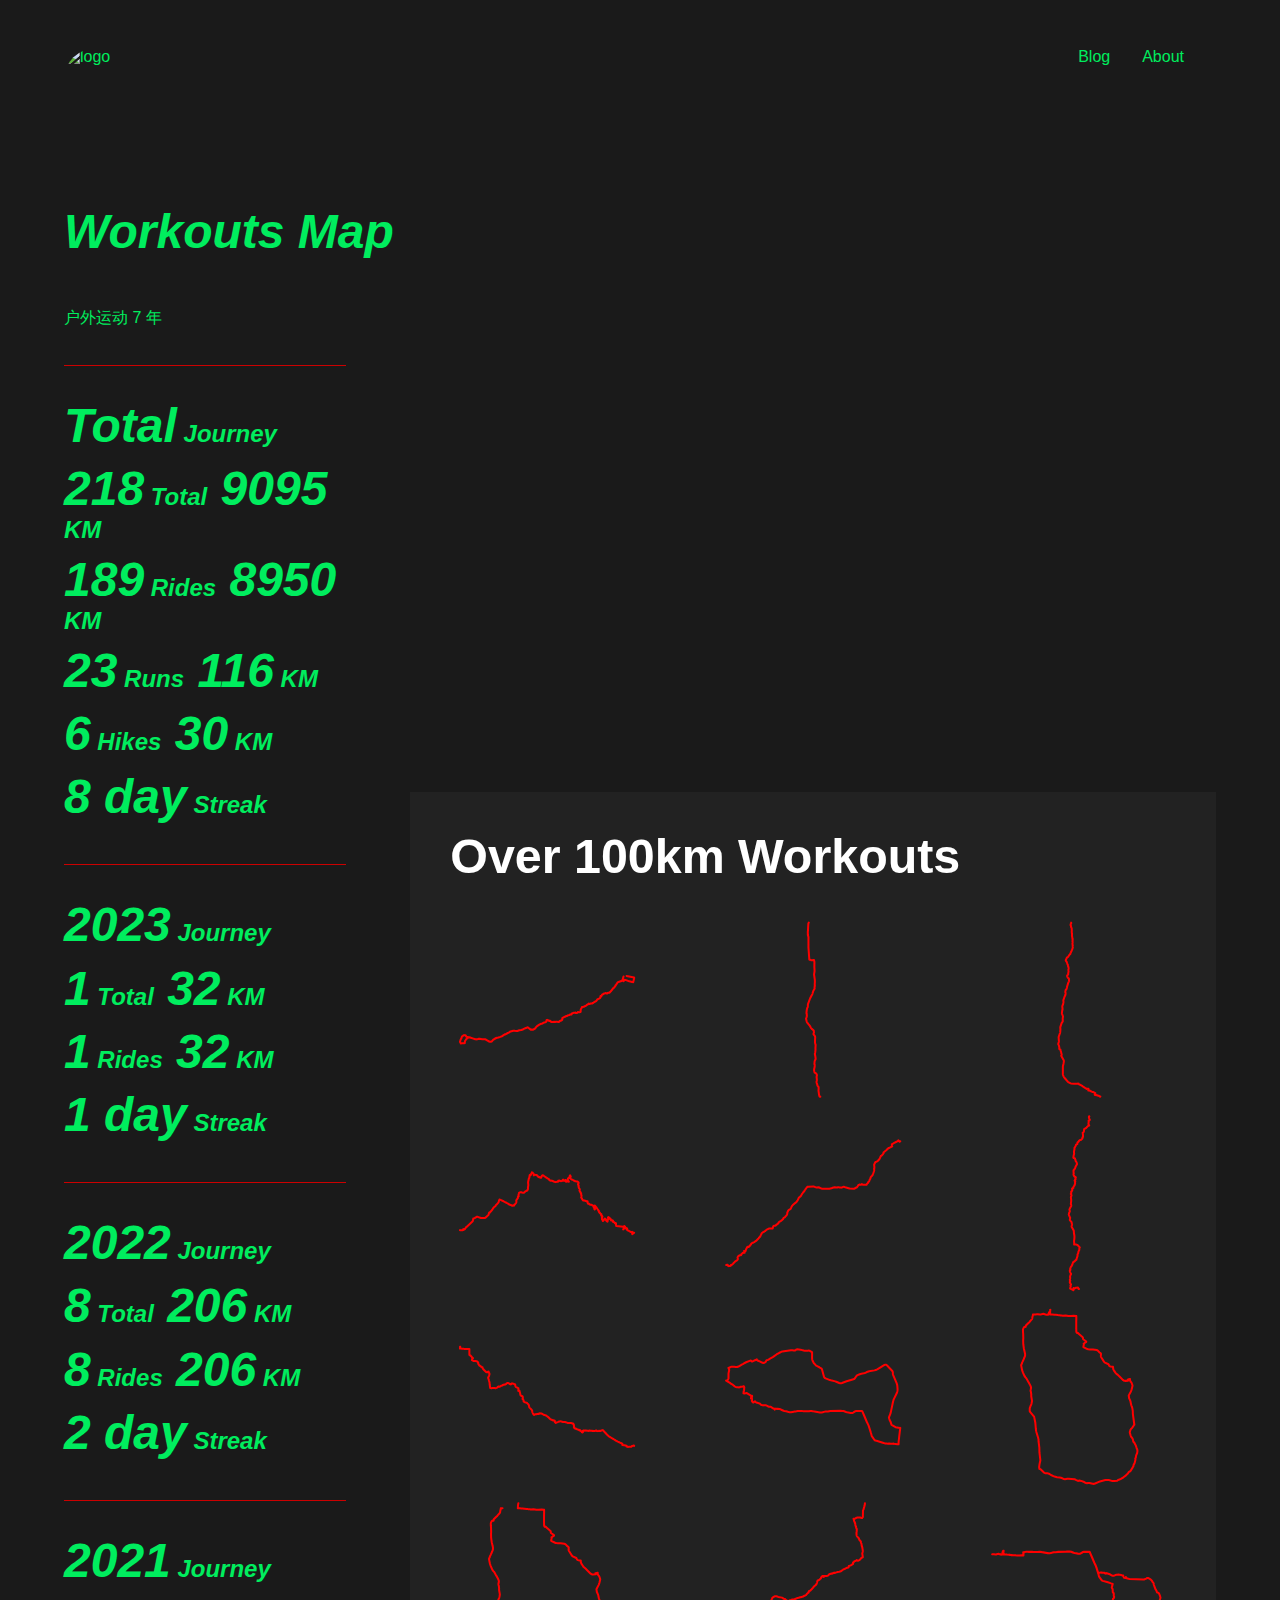
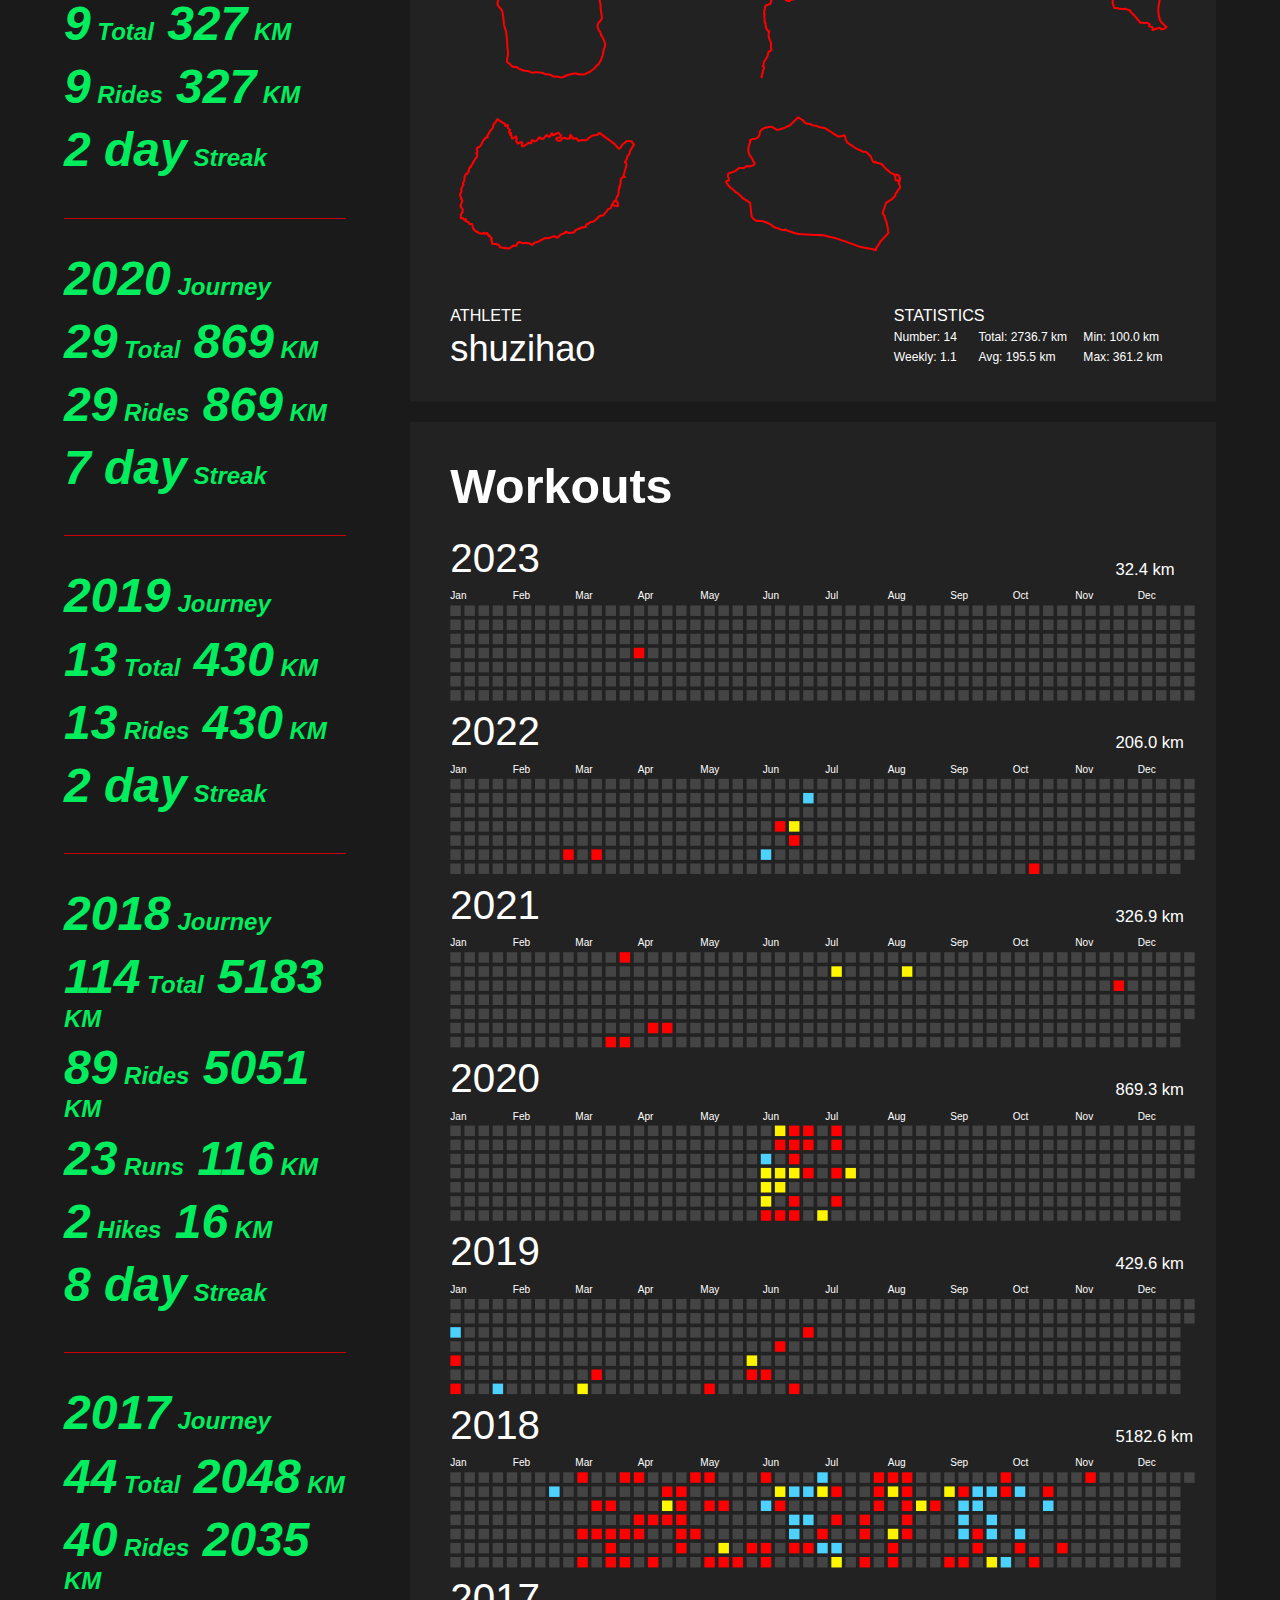
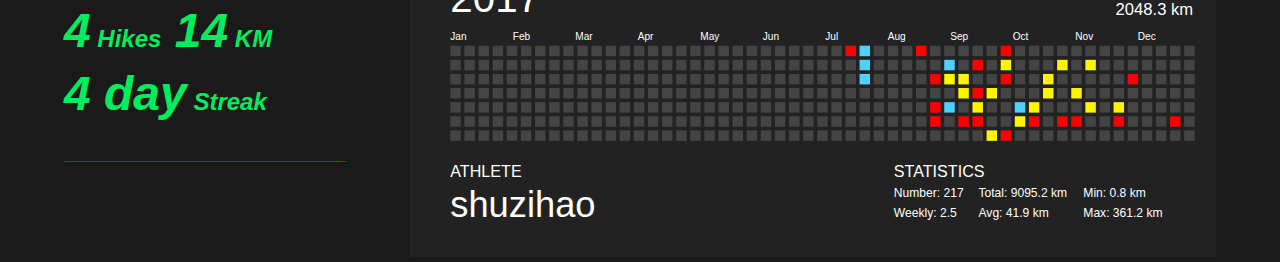
